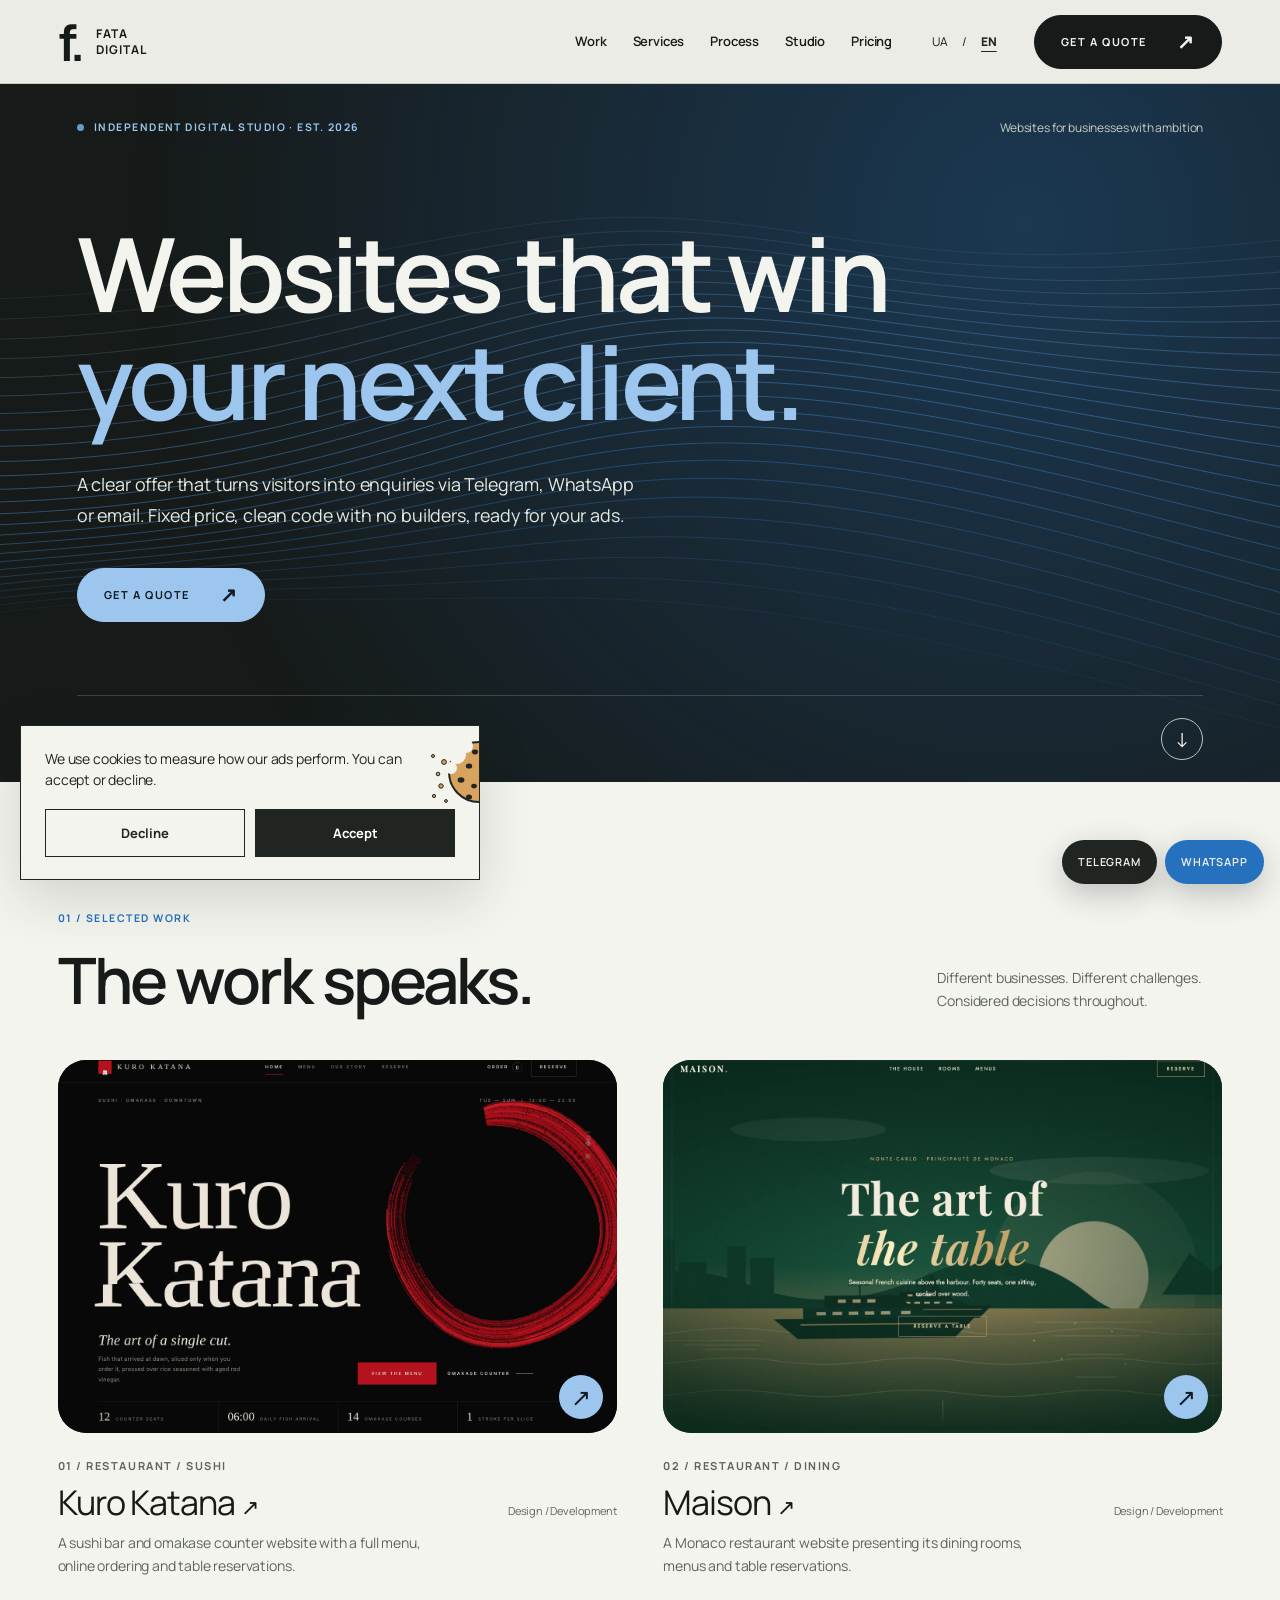
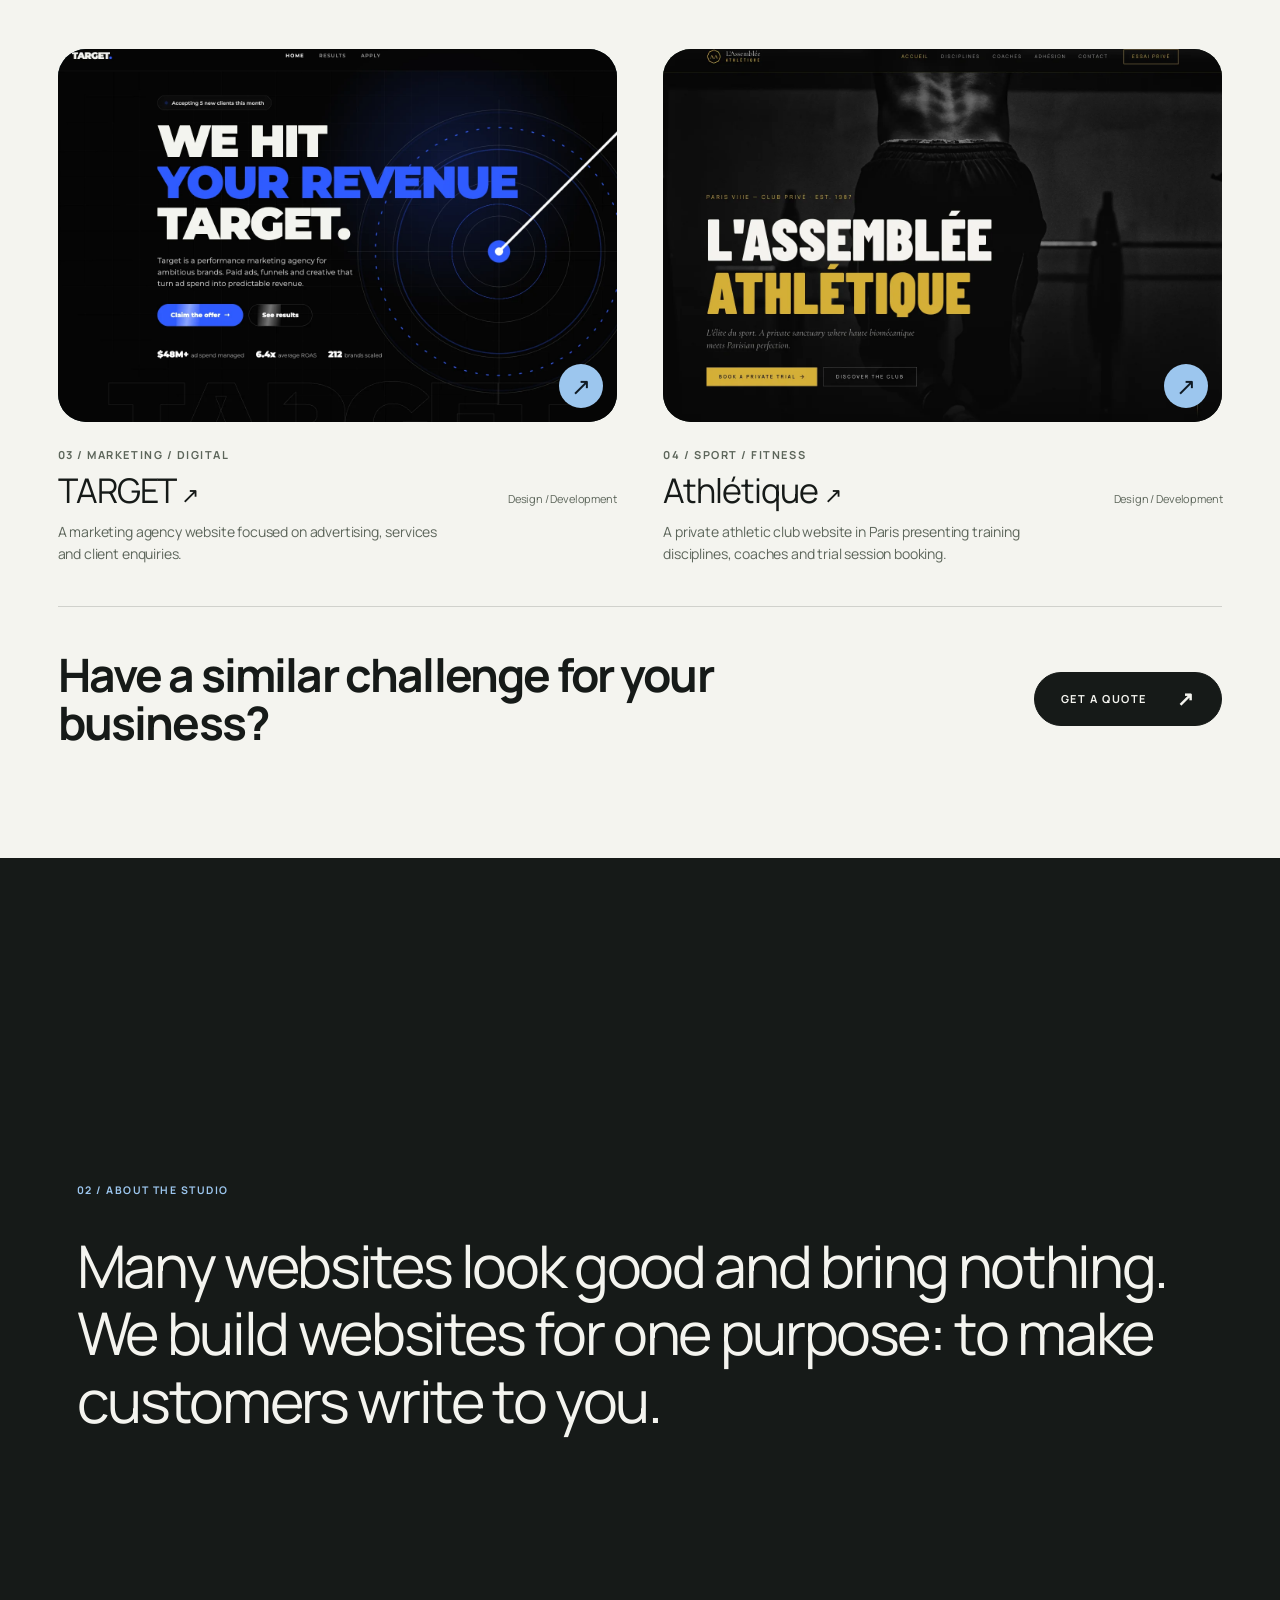
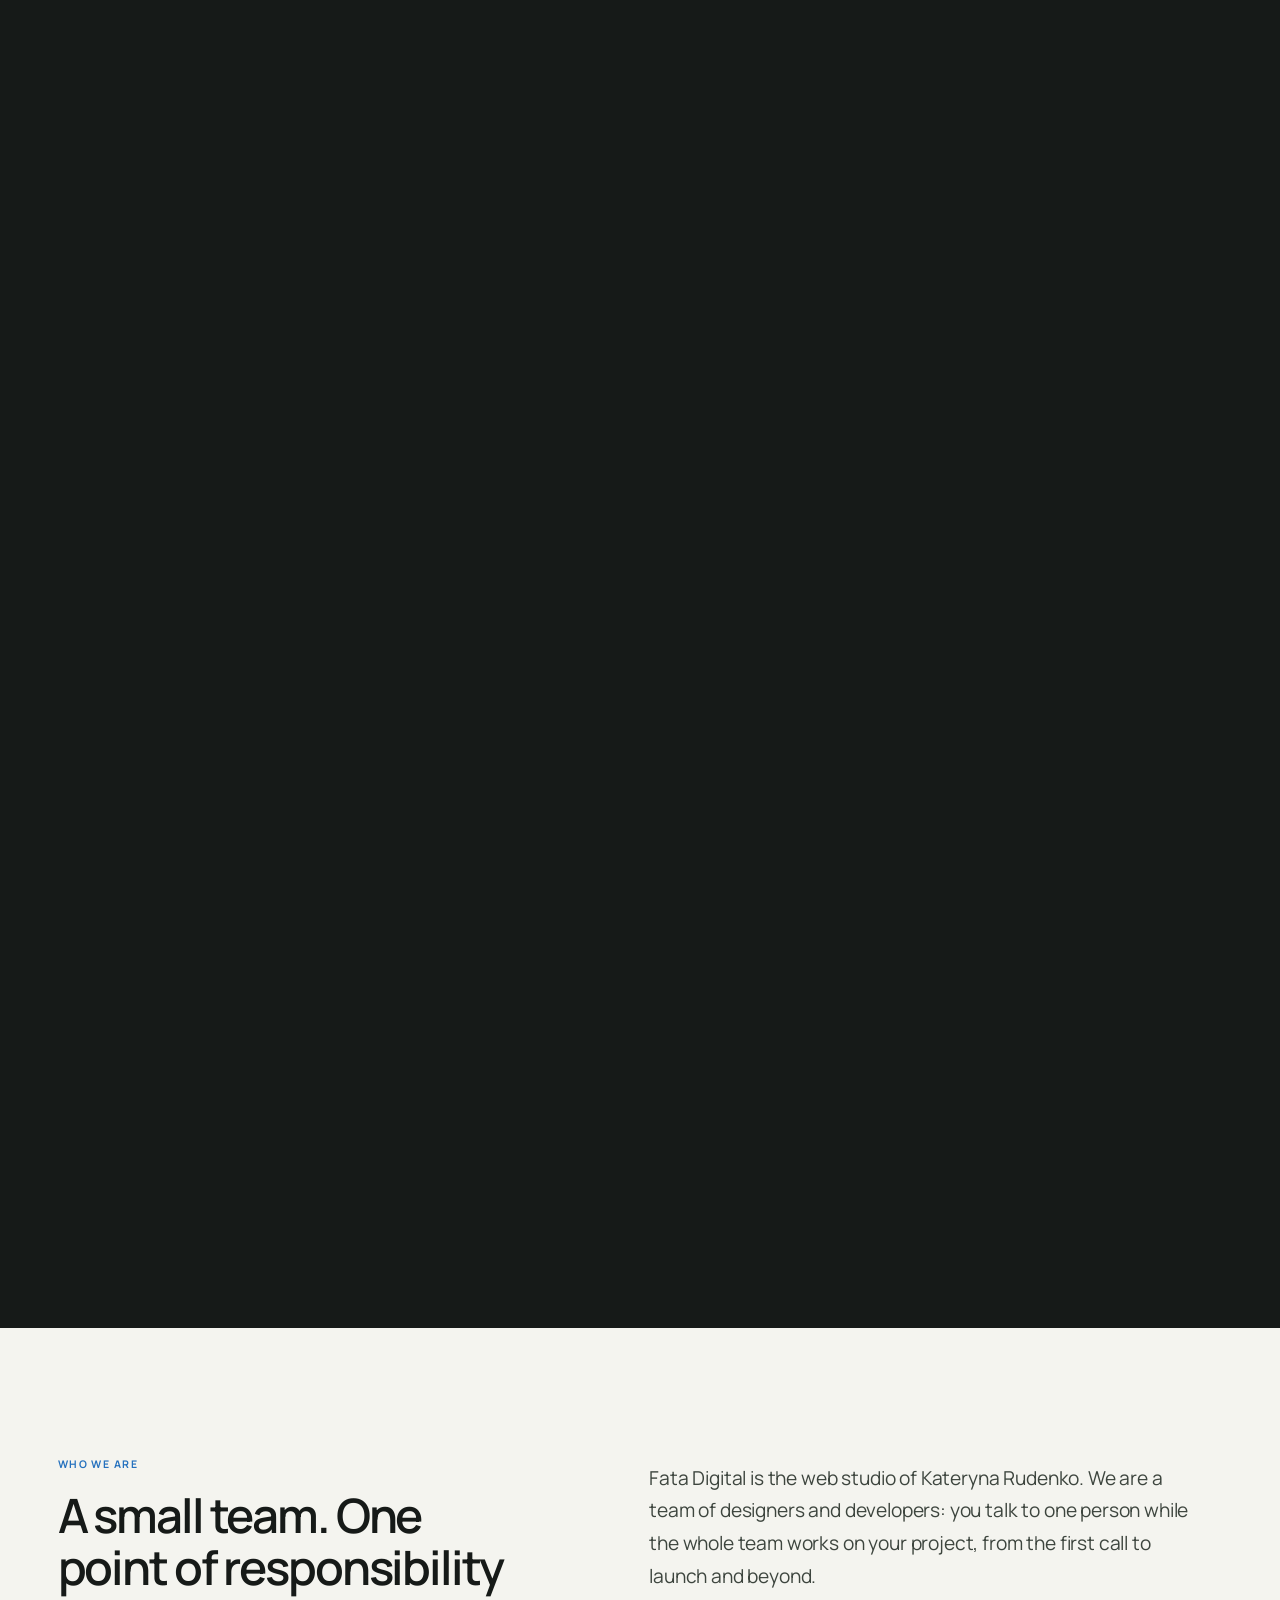
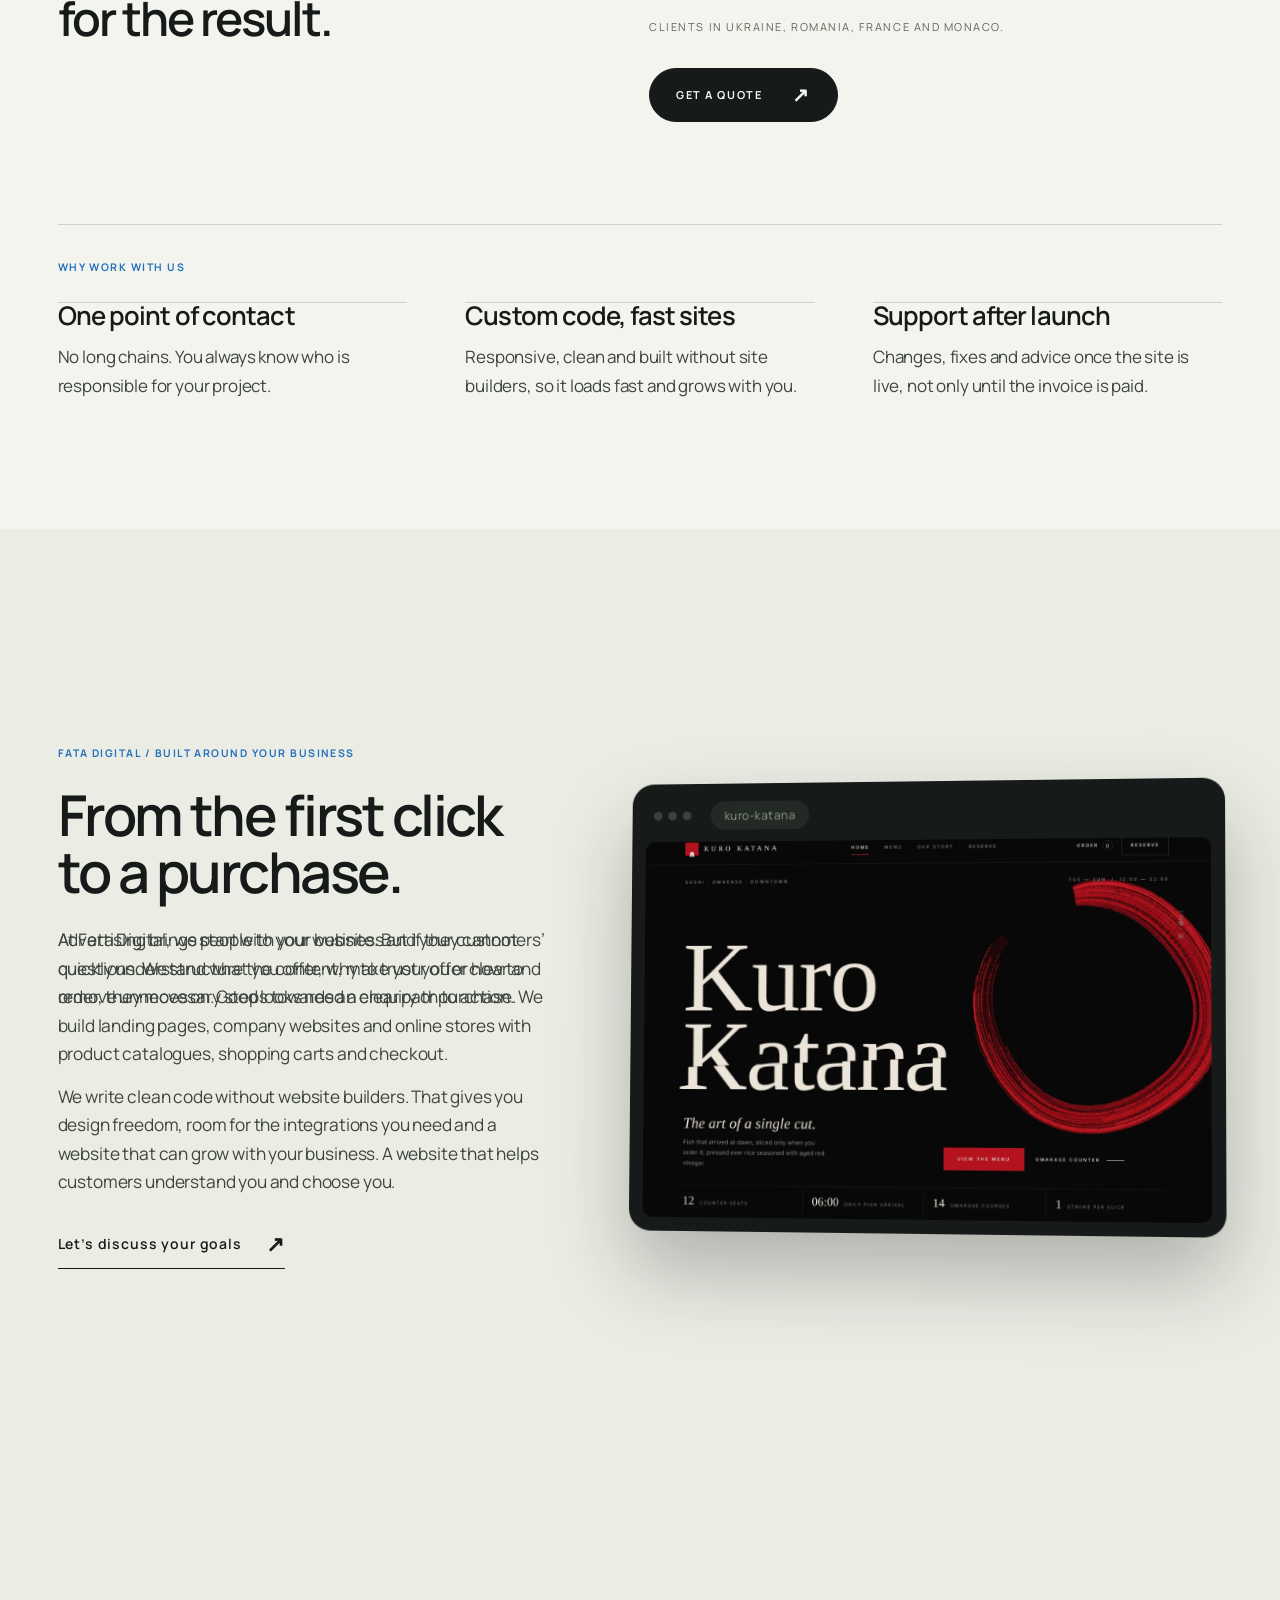
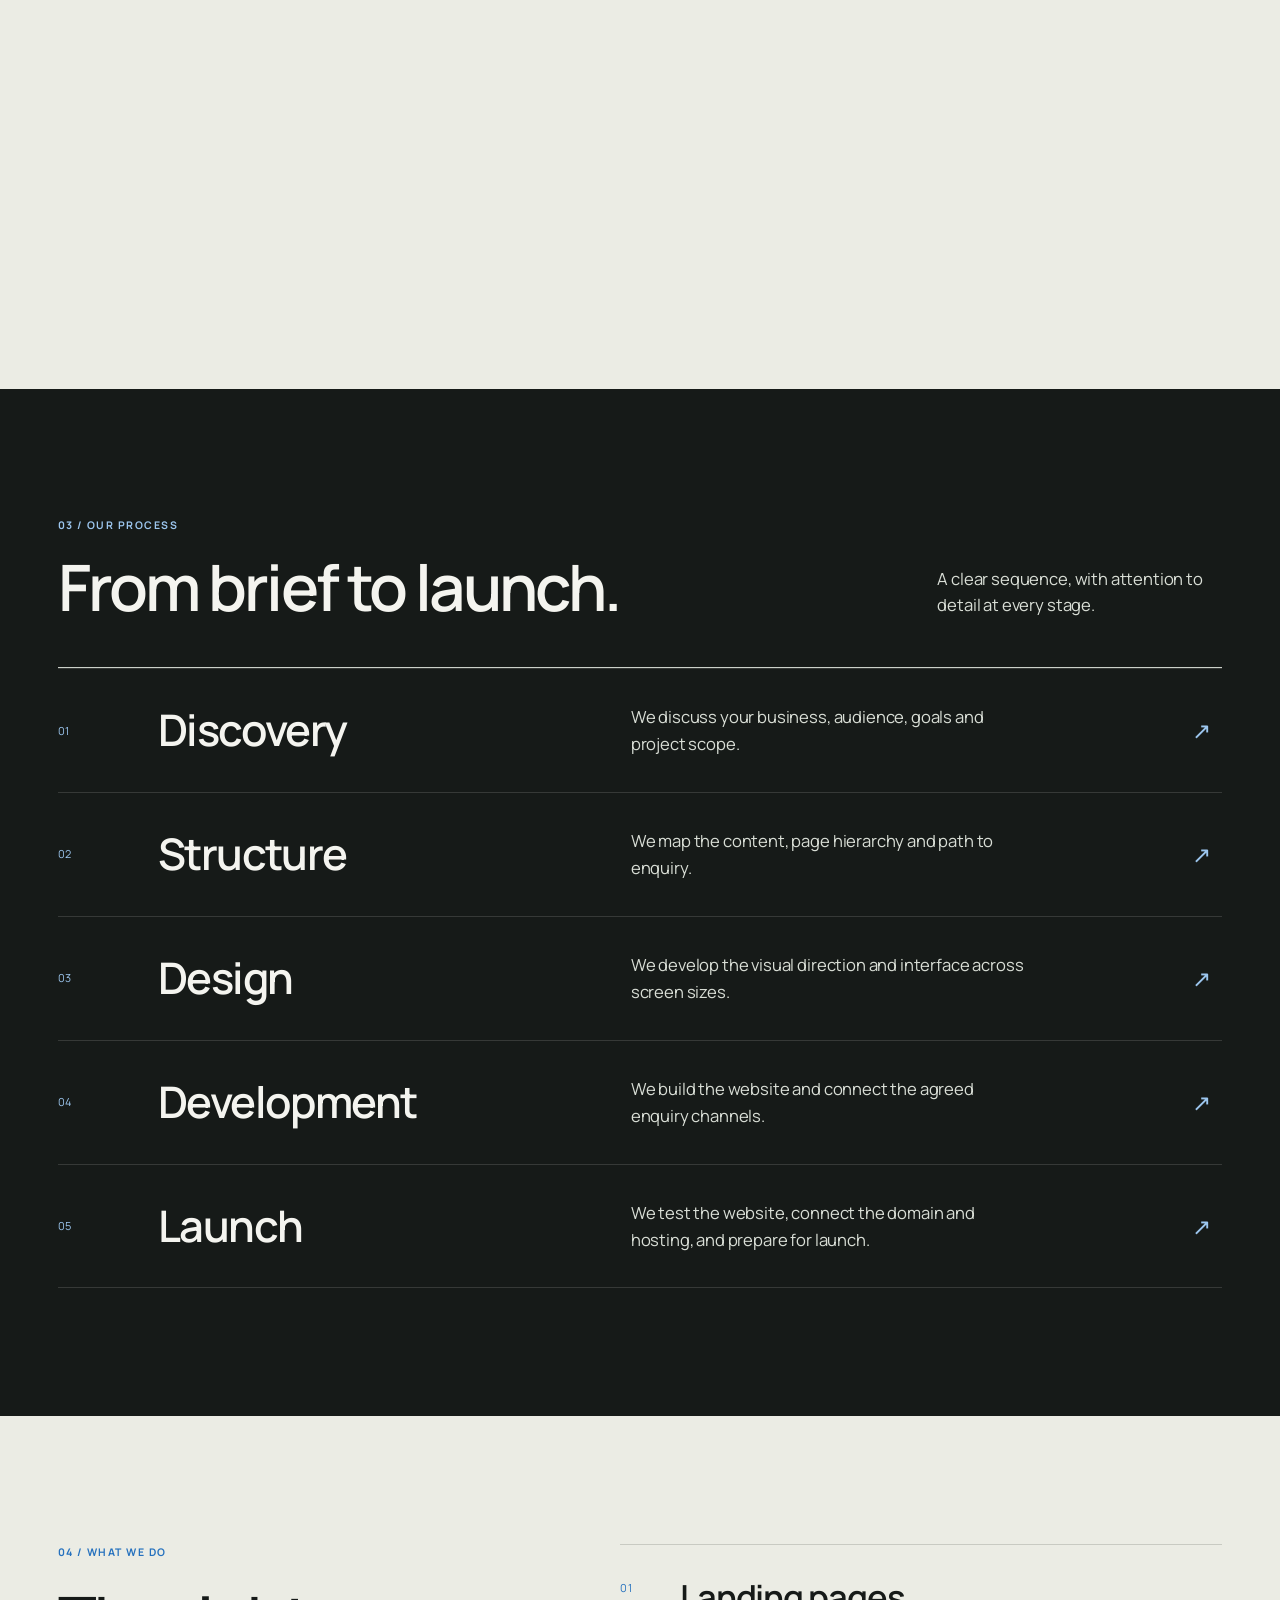
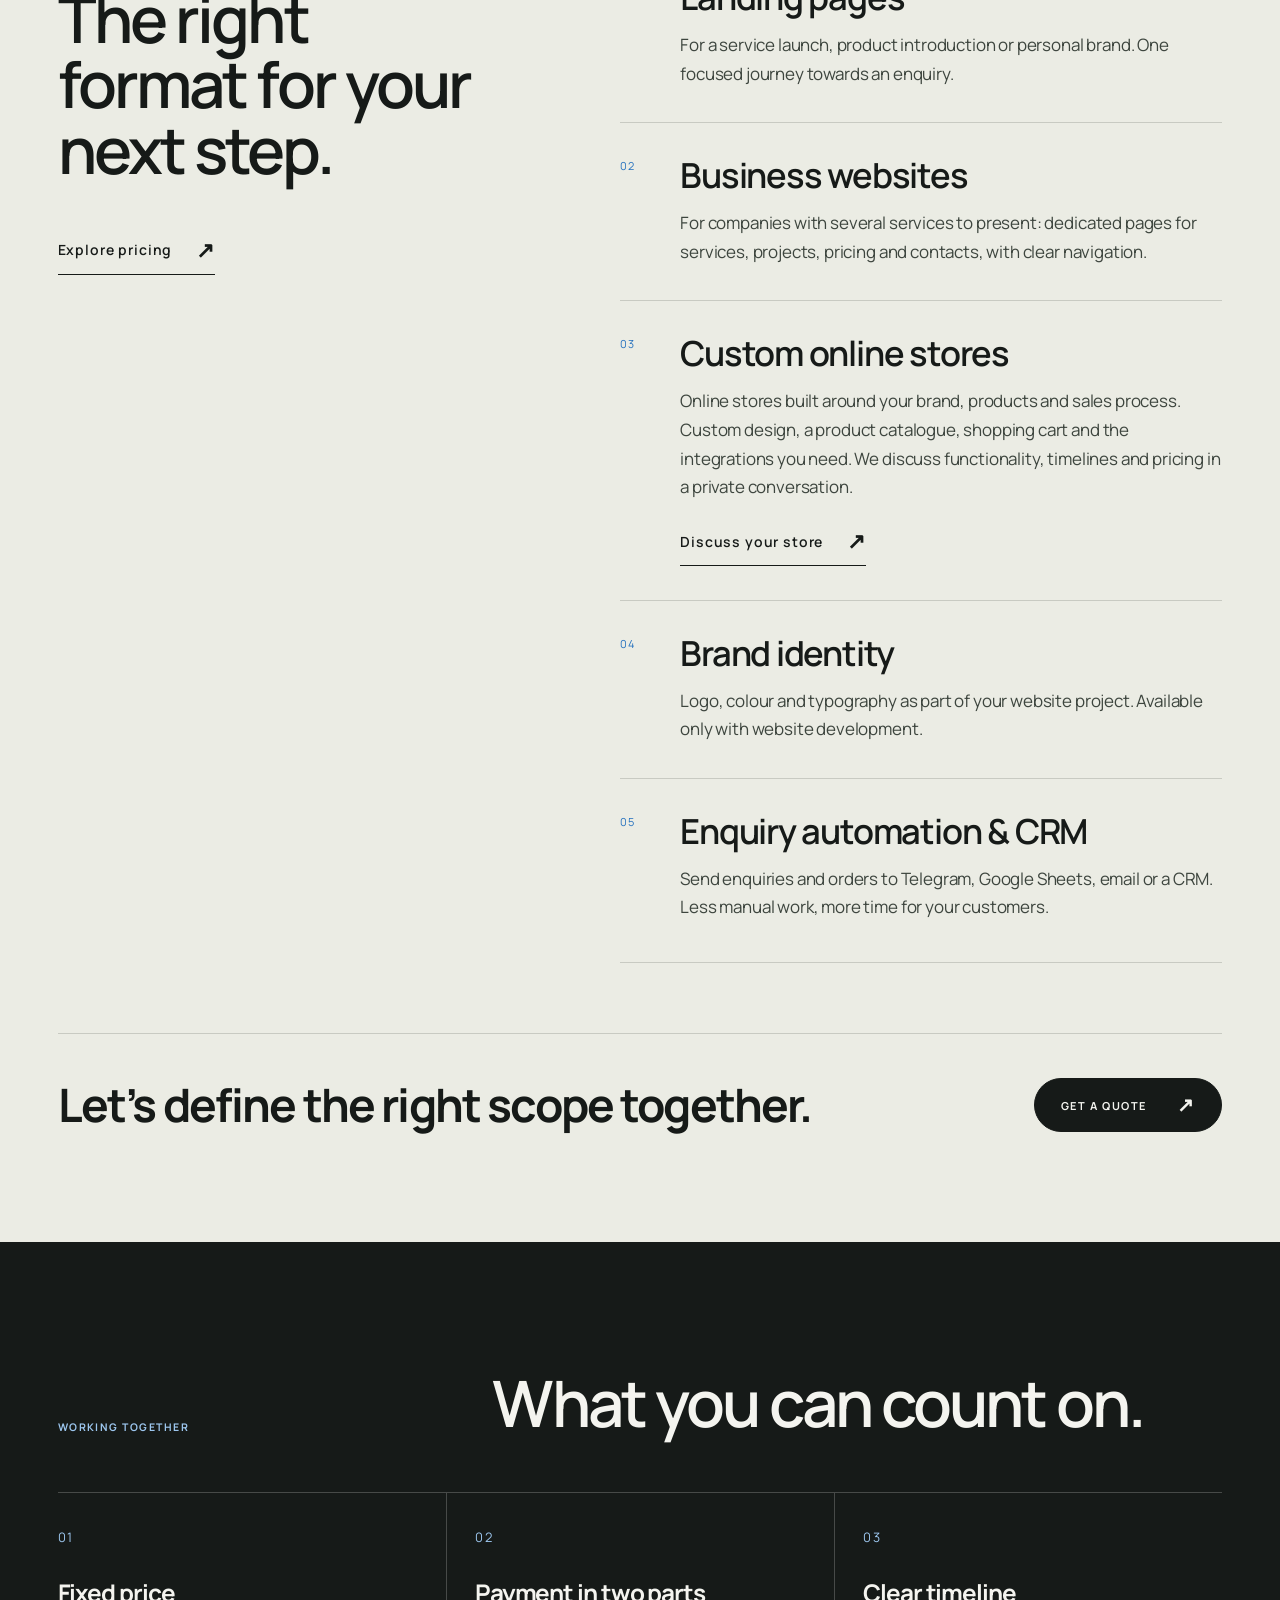
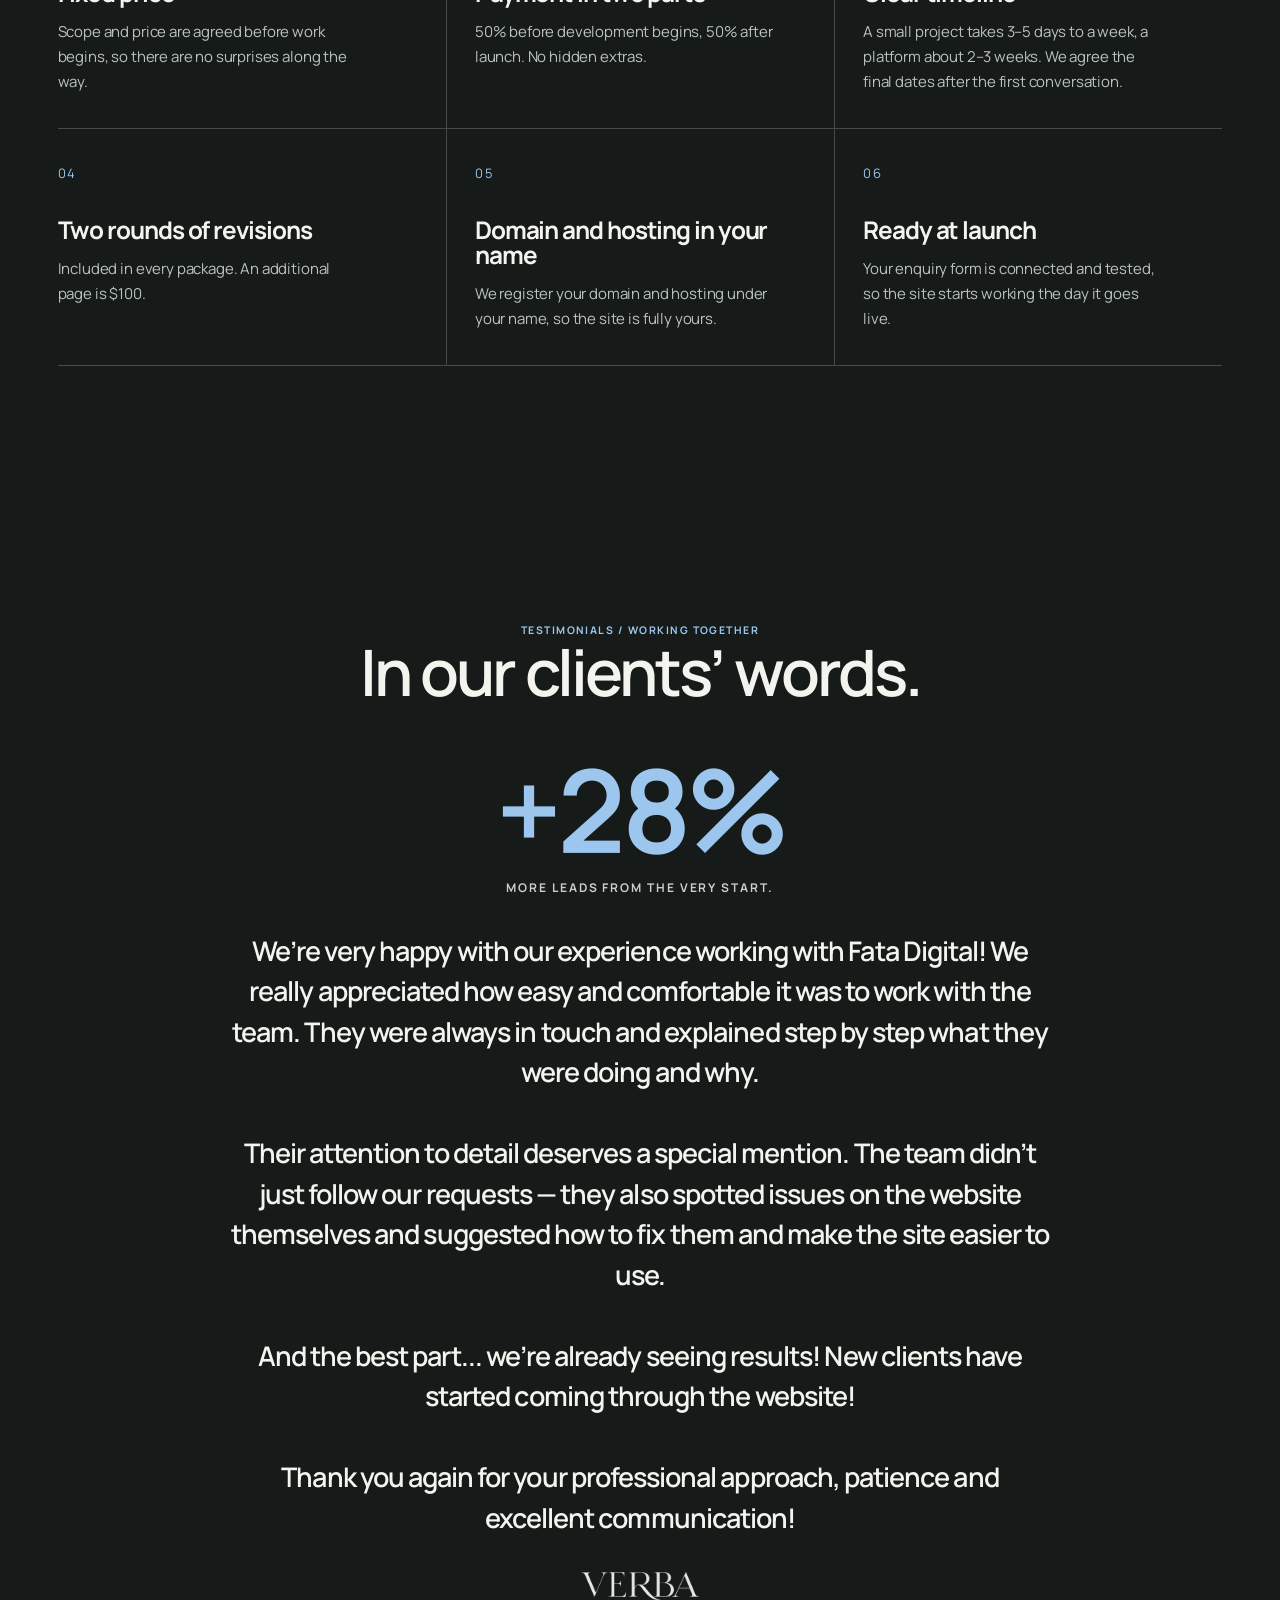
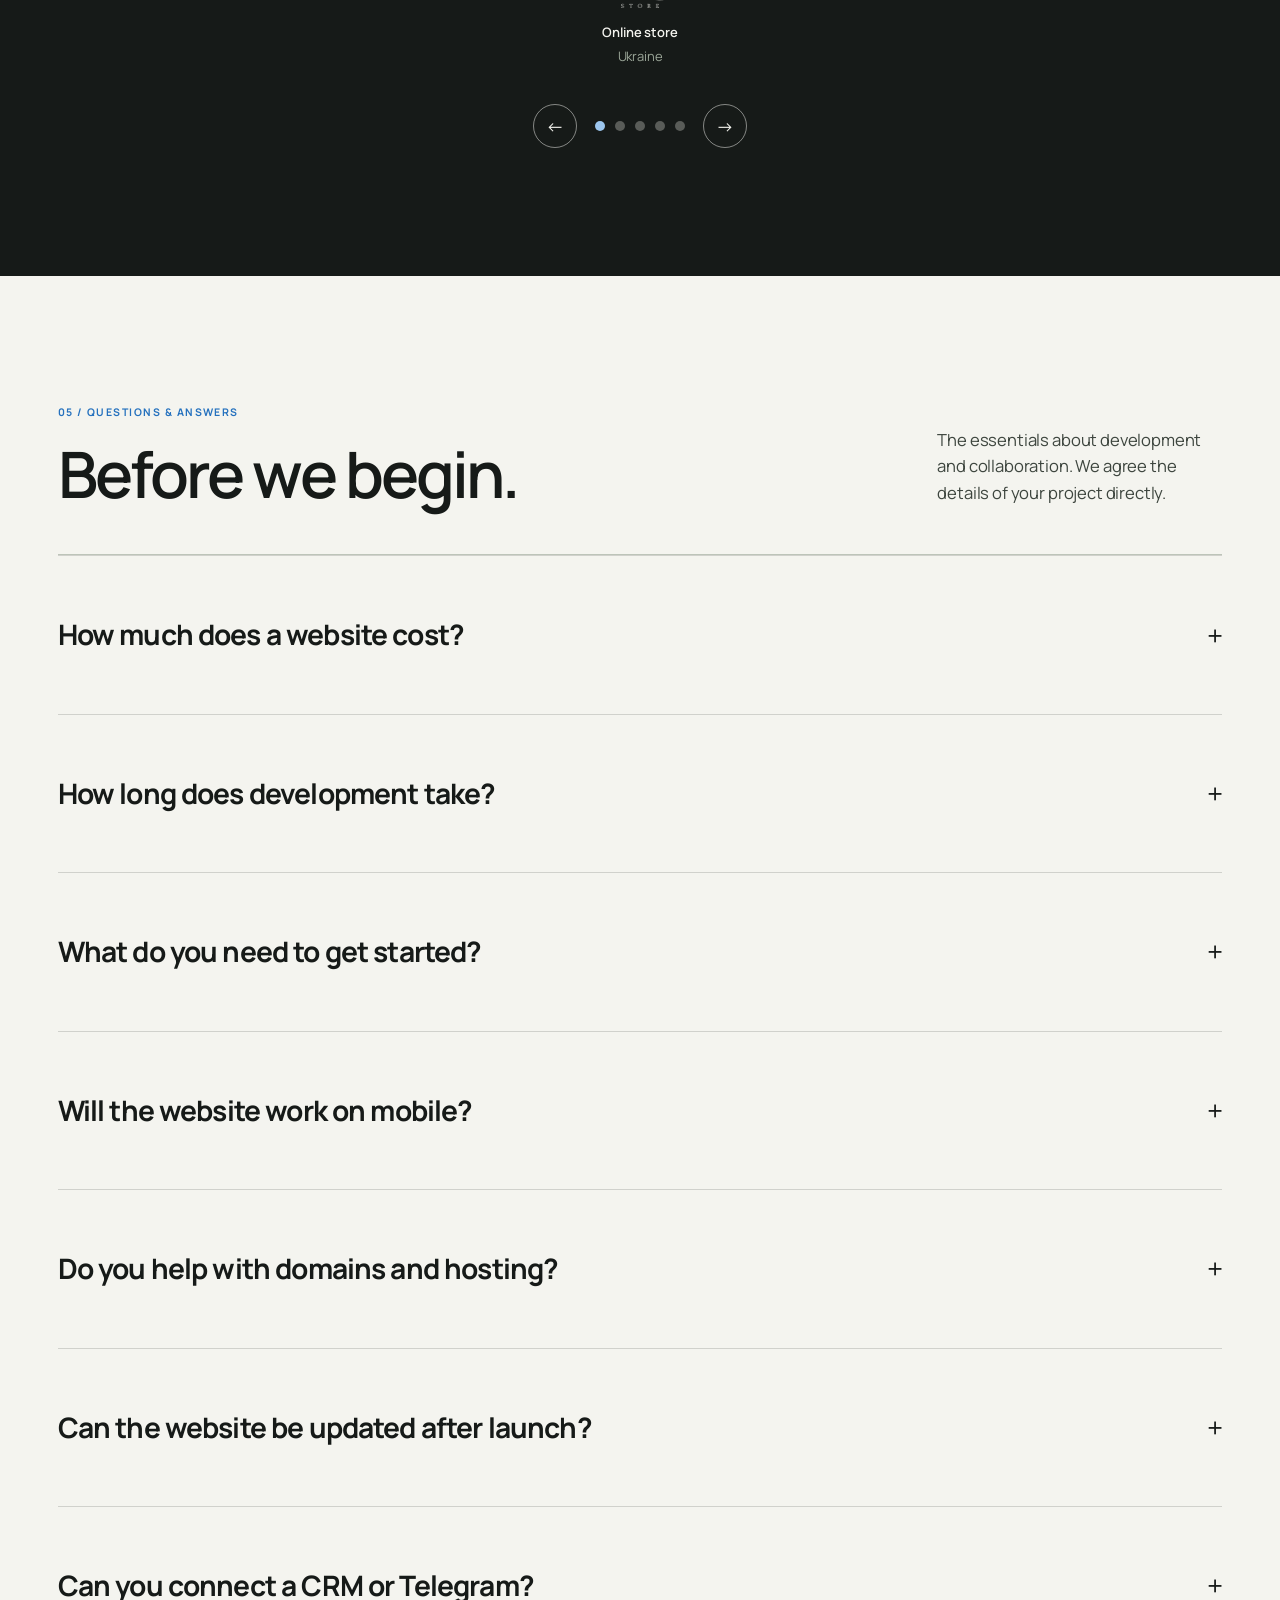
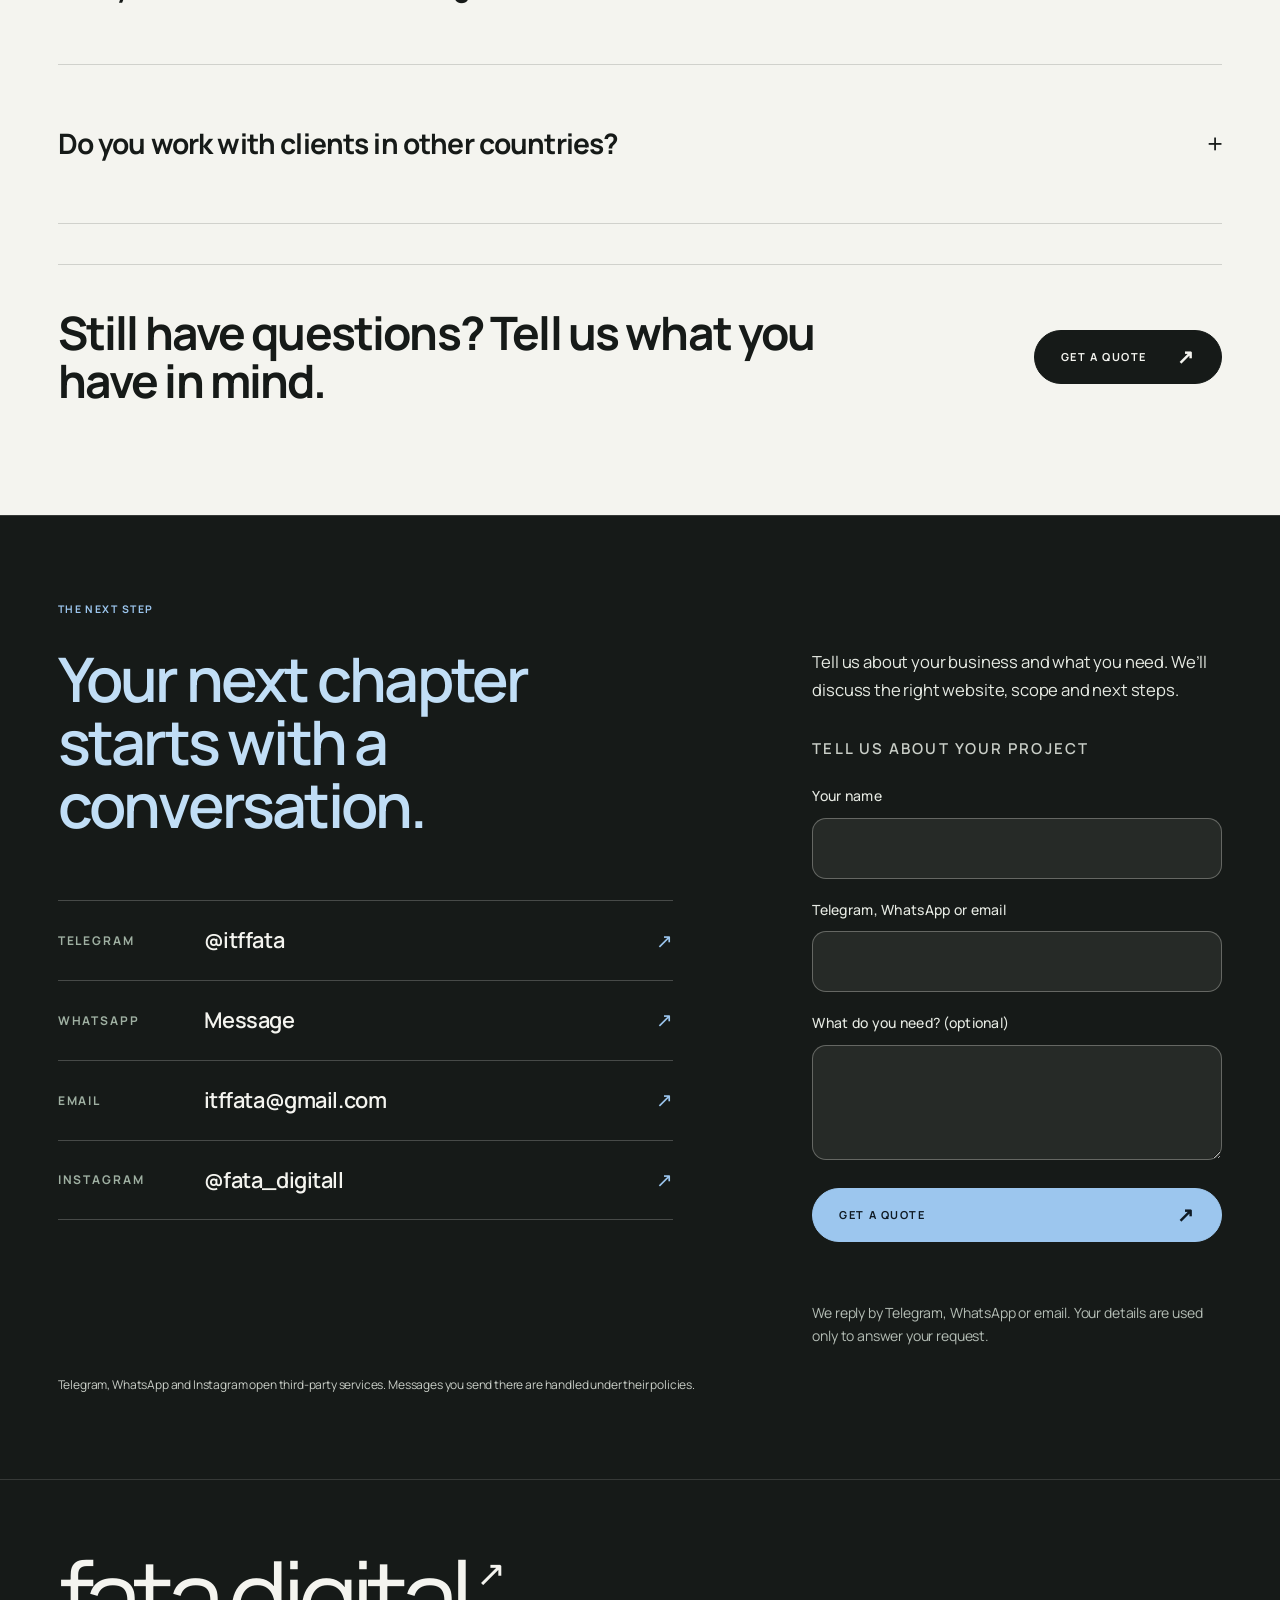
==== index.html @ 670cafc6 "Remove duplicate email link from founder block; balance headline Co-Authored-By: Claude Sonnet 5.5 <" ====
<!doctype html><html lang="en"><head>
<!-- Google tag (gtag.js) -->
<script async src="https://www.googletagmanager.com/gtag/js?id=AW-18498293585"></script>
<script>
  window.dataLayer = window.dataLayer || [];
  function gtag(){dataLayer.push(arguments);}
  gtag('consent', 'default', {'ad_storage': 'denied', 'ad_user_data': 'denied', 'ad_personalization': 'denied', 'analytics_storage': 'denied', 'wait_for_update': 500});
  try { if (localStorage.getItem('fata_consent') === 'granted') { gtag('consent', 'update', {'ad_storage': 'granted', 'ad_user_data': 'granted', 'ad_personalization': 'granted', 'analytics_storage': 'granted'}); } } catch (e) {}
  gtag('js', new Date());

  gtag('config', 'AW-18498293585');
</script>
<meta charset="utf-8"><meta name="viewport" content="width=device-width, initial-scale=1"><meta name="theme-color" content="#f4f4ef"><title>Fata Digital — Web Design &amp; Development Studio</title><meta name="description" content="Websites that make your business clear, compelling and easy to choose. Strategy, design, development and launch by Fata Digital."><link rel="canonical" href="https://fatadigital.online/"><meta property="og:type" content="website"><meta property="og:title" content="Fata Digital — Web Design &amp; Development Studio"><meta property="og:description" content="Websites that make your business clear, compelling and easy to choose. Strategy, design, development and launch by Fata Digital."><meta property="og:url" content="https://fatadigital.online/"><meta property="og:image" content="https://fatadigital.online/assets/social.jpg"><meta property="og:locale" content="en_US"><meta name="twitter:card" content="summary_large_image"><link rel="icon" href="assets/favicon.svg" type="image/svg+xml"><link rel="stylesheet" href="styles.css?v=20261026x"><script src="translations.js?v=20261026x" defer></script><script src="script.js?v=20261026x" defer></script><link rel="alternate" hreflang="uk" href="https://fatadigital.online/uk/"><link rel="alternate" hreflang="en" href="https://fatadigital.online/"><link rel="alternate" hreflang="x-default" href="https://fatadigital.online/"></head><body data-page="home"><a data-i18n="skip" class="skip" href="#main">Skip to content</a><header class="header"><a class="brand" href="index.html" aria-label="Fata Digital"><span class="brand-symbol" aria-hidden="true">f.</span><span>FATA<br>DIGITAL</span></a><nav id="navigation" data-label="nav" aria-label="Main navigation"><a data-i18n="work" href="#works">Work</a><a data-i18n="services" href="#services">Services</a><a data-i18n="process" href="#process">Process</a><a data-i18n="studio" href="#studio">Studio</a><a data-i18n="prices" href="prices.html">Pricing</a><a class="menu-contact" href="#contact" data-i18n="start">Start a project</a></nav><div class="header-tools"><div class="languages" role="group" aria-label="Language" data-label="language"><a href="uk/index.html" data-lang="uk" lang="uk">UA</a><span aria-hidden="true">/</span><a href="index.html" data-lang="en" lang="en" aria-current="page">EN</a></div><a class="button header-cta" href="#contact"><span data-i18n="start" >Start a project</span><span aria-hidden="true">↗</span></a><button class="menu-toggle" type="button" aria-controls="navigation" aria-expanded="false" aria-label="Open menu"><span></span><span></span></button></div></header><main id="main"><section class="hero" id="home"><canvas class="hero-flow" aria-hidden="true"></canvas><div class="hero-top"><p data-i18n="heroeyebrow" class="eyebrow">Independent digital studio · Est. 2026</p><p data-i18n="herotag" class="hero-tag">Websites for businesses with ambition</p></div><div class="hero-grid"><div class="hero-copy"><h1><span data-i18n="hero1" >Websites that bring</span><br><span data-i18n="hero2" class="blue-text">you customers.</span></h1><p data-i18n="herocopy" class="hero-lead">A clear offer that turns visitors into enquiries via Telegram, WhatsApp or email. Fixed price, clean code with no builders, ready for your ads.</p><div class="hero-actions"><a class="button button-dark" href="#contact"><span data-i18n="start" >Get a quote</span><span aria-hidden="true">↗</span></a></div></div><a class="hero-art" href="#works" data-label="viewwork" aria-label="View our work"><span class="art-top">F / D <span aria-hidden="true">↗</span></span><div class="art-screen art-screen-back"><img src="assets/projects/target.webp" width="1440" height="1000" data-alt="target" alt="Website preview: TARGET"></div><div class="art-screen art-screen-front"><img src="assets/projects/athletique.webp" width="1440" height="1000" data-alt="athletique" fetchpriority="high" alt="Website preview: Athlétique"></div><span class="art-bottom"><span data-i18n="art" >Idea. Structure. Execution.</span><span>01 — 07</span></span></a></div><div class="hero-bottom"><p data-i18n="herobottom" >Fixed price · Custom code · Support after launch</p><a href="#works" class="scroll-link" data-label="viewwork" aria-label="View our work">↓</a></div></section><section class="work section" id="works"><div class="section-heading"><div><p data-i18n="selected" class="eyebrow">01 / Selected work</p><h2 data-i18n="worktitle" >The work speaks.</h2></div><p data-i18n="workintro" >Different businesses. Different challenges. Considered decisions throughout.</p></div><div class="project-grid"><article class="project project-kuro"><a class="project-image" data-project="kuro" href="https://work.fatadigital.online/kuro-katana/" target="_blank" rel="noopener noreferrer" aria-label="View Kuro Katana — opens in a new tab"><div class="project-browser" aria-hidden="true"><i></i><i></i><i></i><span>Kuro Katana</span></div><img src="assets/projects/kuro-katana.webp" width="1440" height="1000" loading="lazy" data-alt="kuro" alt="Website preview: Kuro Katana"><span class="project-open" aria-hidden="true">↗</span></a><div class="project-meta"><div><p class="eyebrow">01 / <span data-i18n="cat_kuro" >Restaurant / Sushi</span></p><h3><a href="https://work.fatadigital.online/kuro-katana/" target="_blank" rel="noopener noreferrer">Kuro Katana <span aria-hidden="true">↗</span></a></h3></div><p data-i18n="web" class="project-service">Design / Development</p></div><p data-i18n="desc_kuro" class="project-description">A sushi bar and omakase counter website with a full menu, online ordering and table reservations.</p></article><article class="project project-mare"><a class="project-image" data-project="mare" href="https://work.fatadigital.online/mare/" target="_blank" rel="noopener noreferrer" aria-label="View MARE — opens in a new tab"><div class="project-browser" aria-hidden="true"><i></i><i></i><i></i><span>MARE</span></div><img src="assets/projects/mare.webp" width="1440" height="1000" loading="lazy" data-alt="mare" alt="Website preview: MARE"><span class="project-open" aria-hidden="true">↗</span></a><div class="project-meta"><div><p class="eyebrow">02 / <span data-i18n="cat_mare" >Logistics / Sea Freight</span></p><h3><a href="https://work.fatadigital.online/mare/" target="_blank" rel="noopener noreferrer">MARE <span aria-hidden="true">↗</span></a></h3></div><p data-i18n="web" class="project-service">Design / Development</p></div><p data-i18n="desc_mare" class="project-description">A sea freight company website presenting its services, fleet and shipping routes.</p></article><article class="project project-safeway"><a class="project-image" data-project="safeway" href="https://safewayua.com" target="_blank" rel="noopener noreferrer" aria-label="View SafeWay UA — opens in a new tab"><div class="project-browser" aria-hidden="true"><i></i><i></i><i></i><span>SafeWay UA</span></div><img src="assets/projects/safeway.webp" width="1440" height="1000" loading="lazy" data-alt="safeway" alt="Website preview: SafeWay UA"><span class="project-open" aria-hidden="true">↗</span></a><div class="project-meta"><div><p class="eyebrow">03 / <span data-i18n="cat_safeway" >Logistics / Services</span></p><h3><a href="https://safewayua.com" target="_blank" rel="noopener noreferrer">SafeWay UA <span aria-hidden="true">↗</span></a></h3></div><p data-i18n="web" class="project-service">Design / Development</p></div><p data-i18n="desc_safeway" class="project-description">A service website for people looking for reliable transport solutions.</p></article><article class="project project-maison"><a class="project-image" data-project="maison" href="https://work.fatadigital.online/maison/" target="_blank" rel="noopener noreferrer" aria-label="View Maison — opens in a new tab"><div class="project-browser" aria-hidden="true"><i></i><i></i><i></i><span>Maison</span></div><img src="assets/projects/maison.webp" width="1440" height="1000" loading="lazy" data-alt="maison" alt="Website preview: Maison"><span class="project-open" aria-hidden="true">↗</span></a><div class="project-meta"><div><p class="eyebrow">02 / <span data-i18n="cat_maison" >Restaurant / Dining</span></p><h3><a href="https://work.fatadigital.online/maison/" target="_blank" rel="noopener noreferrer">Maison <span aria-hidden="true">↗</span></a></h3></div><p data-i18n="web" class="project-service">Design / Development</p></div><p data-i18n="desc_maison" class="project-description">A Monaco restaurant website presenting its dining rooms, menus and table reservations.</p></article><article class="project project-target"><a class="project-image" data-project="target" href="https://work.fatadigital.online/target/" target="_blank" rel="noopener noreferrer" aria-label="View TARGET — opens in a new tab"><div class="project-browser" aria-hidden="true"><i></i><i></i><i></i><span>TARGET</span></div><img src="assets/projects/target.webp" width="1440" height="1000" loading="lazy" data-alt="target" alt="Website preview: TARGET"><span class="project-open" aria-hidden="true">↗</span></a><div class="project-meta"><div><p class="eyebrow">03 / <span data-i18n="cat_target" >Marketing / Digital</span></p><h3><a href="https://work.fatadigital.online/target/" target="_blank" rel="noopener noreferrer">TARGET <span aria-hidden="true">↗</span></a></h3></div><p data-i18n="web" class="project-service">Design / Development</p></div><p data-i18n="desc_target" class="project-description">A marketing agency website focused on advertising, services and client enquiries.</p></article><article class="project project-metalpro"><a class="project-image" data-project="metalpro" href="https://metalpro.in.ua/" target="_blank" rel="noopener noreferrer" aria-label="View MetalPro — opens in a new tab"><div class="project-browser" aria-hidden="true"><i></i><i></i><i></i><span>MetalPro</span></div><img src="assets/projects/metalpro.webp" width="1440" height="1000" loading="lazy" data-alt="metalpro" alt="Website preview: MetalPro"><span class="project-open" aria-hidden="true">↗</span></a><div class="project-meta"><div><p class="eyebrow">06 / <span data-i18n="cat_metalpro" >Manufacturing / Metalwork</span></p><h3><a href="https://metalpro.in.ua/" target="_blank" rel="noopener noreferrer">MetalPro <span aria-hidden="true">↗</span></a></h3></div><p data-i18n="web" class="project-service">Design / Development</p></div><p data-i18n="desc_metalpro" class="project-description">A gates, fences and canopies manufacturer’s website with services, completed projects and an enquiry form.</p></article><article class="project project-athletique"><a class="project-image" data-project="athletique" href="https://work.fatadigital.online/Athl-tique/" target="_blank" rel="noopener noreferrer" aria-label="View Athlétique — opens in a new tab"><div class="project-browser" aria-hidden="true"><i></i><i></i><i></i><span>Athlétique</span></div><img src="assets/projects/athletique.webp" width="1440" height="1000" loading="lazy" data-alt="athletique" alt="Website preview: Athlétique"><span class="project-open" aria-hidden="true">↗</span></a><div class="project-meta"><div><p class="eyebrow">04 / <span data-i18n="cat_athletique" >Sport / Fitness</span></p><h3><a href="https://work.fatadigital.online/Athl-tique/" target="_blank" rel="noopener noreferrer">Athlétique <span aria-hidden="true">↗</span></a></h3></div><p data-i18n="web" class="project-service">Design / Development</p></div><p data-i18n="desc_athletique" class="project-description">A private athletic club website in Paris presenting training disciplines, coaches and trial session booking.</p></article></div><div class="section-cta"><p data-i18n="ctawork">Have a similar challenge for your business?</p><a class="button button-dark" href="#contact"><span data-i18n="start">Get a quote</span><span aria-hidden="true">↗</span></a></div></section><section class="studio section karaoke-sec" id="studio"><div class="karaoke-pin"><p data-i18n="studiolabel" class="eyebrow">02 / About the studio</p><p class="karaoke" id="karaoke" aria-label="">Багато сайтів гарні й нічого не приносять. Ми будуємо сайти з однією метою: щоб клієнти вам писали.</p></div></section><section class="founder section" id="founder"><div class="founder-grid founder-text"><div class="founder-copy"><div class="f-left"><p data-i18n="founderlabel" class="eyebrow">Who we are</p><h2 data-i18n="foundertitle">A small team. One point of responsibility for the result.</h2></div><div class="f-right"><p data-i18n="foundercopy" class="large-copy">Fata Digital is the web studio of Kateryna Rudenko. We are a team of designers and developers: you talk to one person while the whole team works on your project, from the first call to launch and beyond.</p><p data-i18n="founderclients" class="founder-clients">Clients in Ukraine, Romania, France and Monaco.</p><div class="founder-actions"><a class="button button-dark" href="https://t.me/itffata"><span data-i18n="start">Get a quote</span><span aria-hidden="true">↗</span></a></div></div></div></div><div class="why"><p data-i18n="whylabel" class="eyebrow">Why work with us</p><div class="why-grid"><article><h3 data-i18n="why0">One point of contact</h3><p data-i18n="whyc0">No long chains. You always know who is responsible for your project.</p></article><article><h3 data-i18n="why1">Custom code, fast sites</h3><p data-i18n="whyc1">Responsive, clean and built without site builders, so it loads fast and grows with you.</p></article><article><h3 data-i18n="why2">Support after launch</h3><p data-i18n="whyc2">Changes, fixes and advice once the site is live, not only until the invoice is paid.</p></article></div></div></section><section class="feature section feature-scroll"><div class="fs-pin"><div class="feature-copy"><p data-i18n="focus" class="eyebrow">Fata Digital / Built around your business</p><h2 data-i18n="focustitle">From the first click to a purchase.</h2><div class="fc-steps"><div class="fc-step on"><p data-i18n="focuscopy">Advertising brings people to your website. But if they cannot quickly understand what you offer, why to trust you or how to order, they move on. Good looks need a clear path to action.</p></div><div class="fc-step"><p data-i18n="focusbuild">At Fata Digital, we start with your business and your customers’ questions. We structure the content, make your offer clear and remove unnecessary steps towards an enquiry or purchase. We build landing pages, company websites and online stores with product catalogues, shopping carts and checkout.</p><p data-i18n="focuscode">We write clean code without website builders. That gives you design freedom, room for the integrations you need and a website that can grow with your business. A website that helps customers understand you and choose you.</p><a class="text-link" href="#contact"><span data-i18n="focuscta">Let’s discuss your goals</span><span aria-hidden="true">↗</span></a></div></div></div><div class="feature-visual fv2"><div class="fv-sticky"><div class="fv-frame"><div class="fv-bar"><i></i><i></i><i></i><span class="fv-url" id="fv-url">kuro-katana</span></div><div class="fv-stack"><img class="on" src="assets/projects/kuro-katana.webp" alt="Website preview: Kuro Katana" width="1440" height="1000"><img src="assets/projects/maison.webp" alt="Website preview: Maison" width="1440" height="1000" loading="lazy"><img src="assets/projects/athletique.webp" alt="Website preview: Athlétique" width="1440" height="1000" loading="lazy"><img src="assets/projects/target.webp" alt="Website preview: Target" width="1440" height="1000" loading="lazy"></div></div><div class="fv-chip fv-c1" id="fv-c1"><b></b><span></span></div><div class="fv-chip fv-c2" id="fv-c2"><b></b><span></span></div><div class="fv-dots" id="fv-dots"><i class="on"></i><i></i><i></i><i></i></div></div></div></div></section><section class="section process" id="process"><div class="section-heading"><div><p data-i18n="processlabel" class="eyebrow">03 / Our process</p><h2 data-i18n="processtitle" >From brief to launch.</h2></div><p data-i18n="processintro" >A clear sequence, with attention to detail at every stage.</p></div><div class="process-list"><article><span class="index">01</span><h3 data-i18n="p0" >Discovery</h3><p data-i18n="pc0" >We discuss your business, audience, goals and project scope.</p><span aria-hidden="true" class="process-plus">↗</span></article><article><span class="index">02</span><h3 data-i18n="p1" >Structure</h3><p data-i18n="pc1" >We map the content, page hierarchy and path to enquiry.</p><span aria-hidden="true" class="process-plus">↗</span></article><article><span class="index">03</span><h3 data-i18n="p2" >Design</h3><p data-i18n="pc2" >We develop the visual direction and interface across screen sizes.</p><span aria-hidden="true" class="process-plus">↗</span></article><article><span class="index">04</span><h3 data-i18n="p3" >Development</h3><p data-i18n="pc3" >We build the website and connect the agreed enquiry channels.</p><span aria-hidden="true" class="process-plus">↗</span></article><article><span class="index">05</span><h3 data-i18n="p4" >Launch</h3><p data-i18n="pc4" >We test the website, connect the domain and hosting, and prepare for launch.</p><span aria-hidden="true" class="process-plus">↗</span></article></div></section><section class="services section" id="services"><div class="services-intro"><div class="si-in"><p data-i18n="serviceslabel" class="eyebrow">04 / What we do</p><h2 data-i18n="servicestitle" >The right format for your next step.</h2><a class="text-link" href="prices.html"><span data-i18n="seeprices" >Explore pricing</span><span aria-hidden="true">↗</span></a></div></div><div class="services-list"><article><span class="index">01</span><div><h3 data-i18n="s0" >Landing pages</h3><p data-i18n="sc0" >For a service launch, product introduction or personal brand. One focused journey towards an enquiry.</p></div></article><article><span class="index">02</span><div><h3 data-i18n="s1" >Business websites</h3><p data-i18n="sc1" >For companies with several services to present: dedicated pages for services, projects, pricing and contacts, with clear navigation.</p></div></article><article><span class="index">03</span><div><h3 data-i18n="storetitle">Custom online stores</h3><p data-i18n="storecopy">Online stores built around your brand, products and sales process. Custom design, a product catalogue, shopping cart and the integrations you need. We discuss functionality, timelines and pricing in a private conversation.</p><p><a class="text-link" href="https://t.me/itffata" target="_blank" rel="noopener noreferrer"><span data-i18n="storecta">Discuss your store</span><span aria-hidden="true">↗</span></a></p></div></article><article><span class="index">04</span><div><h3 data-i18n="s2" >Brand identity</h3><p data-i18n="sc2" >Logo, colour and typography as part of your website project. Available only with website development.</p></div></article><article><span class="index">05</span><div><h3 data-i18n="s3" >Enquiry automation &amp; CRM</h3><p data-i18n="sc3" >Send enquiries and orders to Telegram, Google Sheets, email or a CRM. Less manual work, more time for your customers.</p></div></article></div><div class="section-cta"><p data-i18n="ctaservices">Let’s define the right scope together.</p><a class="button button-dark" href="#contact"><span data-i18n="start">Get a quote</span><span aria-hidden="true">↗</span></a></div></section><section class="terms section" id="terms"><div class="terms-head"><p data-i18n="termslabel" class="eyebrow">Working together</p><h2 data-i18n="termstitle">What you can count on.</h2></div><div class="terms-grid"><article><span class="index">01</span><h3 data-i18n="terms0">Fixed price</h3><p data-i18n="termsc0">Scope and price are agreed before work begins, so there are no surprises along the way.</p></article><article><span class="index">02</span><h3 data-i18n="terms4">Payment in two parts</h3><p data-i18n="termsc4">50% before development begins, 50% after launch. No hidden extras.</p></article><article><span class="index">03</span><h3 data-i18n="terms1">Clear timeline</h3><p data-i18n="termsc1">A small project takes 3–5 days to a week, a platform about 2–3 weeks. We agree the final dates after the first conversation.</p></article><article><span class="index">04</span><h3 data-i18n="terms2">Two rounds of revisions</h3><p data-i18n="termsc2">Included in every package. An additional page is $100.</p></article><article><span class="index">05</span><h3 data-i18n="terms5">Domain and hosting in your name</h3><p data-i18n="termsc5">We register your domain and hosting under your name, so the site is fully yours.</p></article><article><span class="index">06</span><h3 data-i18n="terms3">Ready at launch</h3><p data-i18n="termsc3">Your enquiry form is connected and tested, so the site starts working the day it goes live.</p></article></div></section><section class="section reviews" id="reviews" aria-labelledby="reviews-title"><div class="rv-head"><p data-i18n="reviewslabel" class="eyebrow">Testimonials / Working together</p><h2 data-i18n="reviewstitle" id="reviews-title">In our clients’ words.</h2></div><div class="rv" id="rv"><div class="rv-stage"><figure class="rv-slide is-on" data-i="0"><div class="rv-stat"><strong data-count="28" data-pre="+" data-suf="%">+28%</strong><span data-i18n="resc0">More leads from the very start.</span></div><blockquote data-i18n="reviewscopy0">We’re very happy with our experience working with Fata Digital! We really appreciated how easy and comfortable it was to work with the team. They were always in touch and explained step by step what they were doing and why.

Their attention to detail deserves a special mention. The team didn’t just follow our requests — they also spotted issues on the website themselves and suggested how to fix them and make the site easier to use.

And the best part... we’re already seeing results! New clients have started coming through the website!

Thank you again for your professional approach, patience and excellent communication!</blockquote><figcaption><span class="rv-logo has-logo"><img src="assets/logos/verba.png" alt="Verba Store" height="40"></span><span class="rv-meta"><b data-i18n="reviewstype0">Online store</b><em data-i18n="reviewsource0">Ukraine</em></span></figcaption></figure><figure class="rv-slide" data-i="1"><blockquote data-i18n="reviewscopy1">Thank you for working with us! It’s very comfortable working with you, and I like that you keep us involved throughout the entire process. We’re very happy with the results.</blockquote><figcaption><span class="rv-logo has-logo"><img src="assets/logos/maison.png" alt="Maison" height="40"></span><span class="rv-meta"><b data-i18n="reviewstype1">Restaurant</b><em data-i18n="reviewsource1">Monaco</em></span></figcaption></figure><figure class="rv-slide" data-i="2"><blockquote data-i18n="reviewscopy2">Good morning. The website looks amazing! Exactly the style I was looking for. It&#x27;s so easy to communicate with you guys, personally me I appreciate it the most. Really happy with the experience</blockquote><figcaption><span class="rv-logo has-logo"><img src="assets/logos/maiestria.png" alt="Măiestria" height="72" style="height:72px"></span><span class="rv-meta"><b data-i18n="reviewstype2">Promotional landing page for a factory</b><em data-i18n="reviewsource2">Romania</em></span></figcaption></figure><figure class="rv-slide" data-i="3"><div class="rv-stat"><strong data-count="32" data-pre="+" data-suf="%">+32%</strong><span data-i18n="resc1">Growth in leads after launch.</span></div><blockquote data-i18n="reviewscopy3">I’ve ordered dozens of websites for selling products.
They work very quickly.
The sites turn out neat and easy to use!
I’m very happy with our collaboration. We can always discuss ideas, ask questions and make changes. Thank you for being patient with my revisions and for a great result.</blockquote><figcaption><span class="rv-logo has-logo"><img src="assets/logos/lumora.png" alt="Lumora" height="40"></span><span class="rv-meta"><b data-i18n="reviewstype3">Online store</b><em data-i18n="reviewsource3">Ukraine</em></span></figcaption></figure><figure class="rv-slide" data-i="4"><div class="rv-stat"><strong data-count="10" data-pre="" data-suf="K">10K</strong><span data-i18n="resc2">Visitors from advertising in a month.</span></div><blockquote data-i18n="reviewscopy4">Thank you for your work! The website looks truly premium. We especially like the focus on our trainers and on what makes our club stand out. It was a real pleasure working with you.</blockquote><figcaption><span class="rv-logo has-logo"><img src="assets/logos/athletique.png" alt="L'Assemblée Athlétique" height="44" style="height:44px"></span><span class="rv-meta"><b data-i18n="reviewstype4">Athletic club</b><em data-i18n="reviewsource4">France</em></span></figcaption></figure></div><div class="rv-nav"><button class="rv-btn" type="button" data-d="-1" aria-label="Previous review">←</button><div class="rv-dots" role="tablist"><button type="button" class="rv-dot is-on" data-i="0" aria-label="Review 1"></button><button type="button" class="rv-dot" data-i="1" aria-label="Review 2"></button><button type="button" class="rv-dot" data-i="2" aria-label="Review 3"></button><button type="button" class="rv-dot" data-i="3" aria-label="Review 4"></button><button type="button" class="rv-dot" data-i="4" aria-label="Review 5"></button></div><button class="rv-btn" type="button" data-d="1" aria-label="Next review">→</button></div></div></section><section class="section faq" id="faq"><div class="section-heading"><div><p data-i18n="faqlabel" class="eyebrow">05 / Questions &amp; answers</p><h2 data-i18n="faqtitle">Before we begin.</h2></div><p data-i18n="faqintro">The essentials about development and collaboration. We agree the details of your project directly.</p></div><div class="faq-list"><details><summary><span data-i18n="faq0">How much does a website cost?</span></summary><p data-i18n="faqa0">Landing with 1 page starts at $150, Business website with up to 5 pages at $500, and Pro with up to 8 pages at $800. Each package includes 2 rounds of revisions. Pro also includes two language versions (UA/EN) and enquiries sent to a CRM or Google Sheets. Additional pages beyond the package cost $100 each. Online store pricing is discussed individually. The final scope and price are agreed before work begins.</p></details><details><summary><span data-i18n="faq1">How long does development take?</span></summary><p data-i18n="faqa1">Depending on scope, a small project may take 3–5 days or around a week, while a platform may take approximately 2–3 weeks. We agree the final timeline after discussing functionality and the availability of content.</p></details><details><summary><span data-i18n="faq2">What do you need to get started?</span></summary><p data-i18n="faqa2">Tell us about your business, audience, website goals and required features. Share any existing logo, copy, photos or reference websites. We will clarify the materials and next steps together.</p></details><details><summary><span data-i18n="faq3">Will the website work on mobile?</span></summary><p data-i18n="faqa3">Yes. Mobile and tablet layouts are included. We check readability, navigation and key actions at different screen sizes.</p></details><details><summary><span data-i18n="faq4">Do you help with domains and hosting?</span></summary><p data-i18n="faqa4">Yes, we help connect your domain and hosting. The provider, service fees and account access are discussed before launch.</p></details><details><summary><span data-i18n="faq5">Can the website be updated after launch?</span></summary><p data-i18n="faqa5">Yes. Pages, content and features can be added or updated. Post-launch support costs $30–50 per month, with the scope agreed separately. Each additional page beyond the package costs $100.</p></details><details><summary><span data-i18n="faq6">Can you connect a CRM or Telegram?</span></summary><p data-i18n="faqa6">Yes, we work with enquiries sent to Telegram, Google Sheets, email and CRM systems. We clarify the service, access requirements and integration options before estimating the work.</p></details><details><summary><span data-i18n="faq7">Do you work with clients in other countries?</span></summary><p data-i18n="faqa7">Yes, we work with clients in other countries. Fata Digital operates in Ukraine. We agree the communication language, working arrangements and available payment method directly before work begins.</p></details></div><div class="section-cta"><p data-i18n="ctafaq">Still have questions? Tell us what you have in mind.</p><a class="button button-dark" href="#contact"><span data-i18n="start">Get a quote</span><span aria-hidden="true">↗</span></a></div></section><section class="contact" id="contact"><p data-i18n="contactlabel" class="eyebrow">The next step</p><div class="contact-grid"><div class="contact-left"><h2 data-i18n="contacttitle" >Your next chapter starts with a conversation.</h2><div class="contact-direct"><a href="https://t.me/itffata" target="_blank" rel="noopener noreferrer"><span>Telegram</span><b>@itffata</b><i aria-hidden="true">↗</i></a><a href="https://wa.me/380969704543" target="_blank" rel="noopener noreferrer"><span>WhatsApp</span><b data-i18n="contactwrite">Message</b><i aria-hidden="true">↗</i></a><a href="mailto:itffata@gmail.com"><span>Email</span><b>itffata@gmail.com</b><i aria-hidden="true">↗</i></a><a href="https://www.instagram.com/fata_digitall/" target="_blank" rel="noopener noreferrer"><span>Instagram</span><b>@fata_digitall</b><i aria-hidden="true">↗</i></a></div></div><div><p data-i18n="contactcopy" >Tell us about your business and what you need. We’ll discuss the right website, scope and next steps.</p><form class="lead-form" id="lead-form" method="POST" action="https://formsubmit.co/itffata@gmail.com" novalidate><input type="hidden" name="_subject" value="New enquiry from fatadigital.online"><input type="hidden" name="_template" value="table"><input type="hidden" name="_captcha" value="false"><input type="hidden" name="_next" value=""><p data-i18n="formtitle" class="lead-title">Tell us about your project</p><div class="lead-row"><label for="lf-name" data-i18n="formname">Your name</label><input id="lf-name" name="name" type="text" autocomplete="name" required></div><div class="lead-row"><label for="lf-contact" data-i18n="formcontact">Telegram, WhatsApp or email</label><input id="lf-contact" name="contact" type="text" autocomplete="off" required></div><div class="lead-row"><label for="lf-msg" data-i18n="formmsg">What do you need? (optional)</label><textarea id="lf-msg" name="message" rows="3"></textarea></div><input type="text" name="_honey" tabindex="-1" autocomplete="off" class="lead-hp" aria-hidden="true"><button class="button button-dark" type="submit"><span data-i18n="formsend">Get a quote</span><span aria-hidden="true">↗</span></button><p class="lead-status" id="lead-status" role="status" aria-live="polite"></p><p data-i18n="formnote" class="lead-note">We reply by Telegram, WhatsApp or email. Your details are used only to answer your request.</p></form></div></div><p data-i18n="formexternal" class="external-note">Telegram, WhatsApp and Instagram open third-party services. Messages you send there are handled under their policies.</p></section></main><div class="float-contact"><a href="https://t.me/itffata" target="_blank" rel="noopener noreferrer" aria-label="Telegram">Telegram</a><a href="https://wa.me/380969704543" target="_blank" rel="noopener noreferrer" aria-label="WhatsApp">WhatsApp</a></div><footer><div class="footer-top"><a class="footer-brand" href="index.html">fata digital<span aria-hidden="true">↗</span></a><p data-i18n="footnote" >From the first idea to launch.</p></div><div class="footer-bottom"><span>© <span id="year">2026</span> Fata Digital</span><span data-i18n="footline" >Strategy. Design. Development.</span><a class="text-link" href="#main"><span data-i18n="top" >Back to top</span><span aria-hidden="true">↗</span></a></div></footer></body></html>
---- styles.css ----
@font-face{font-family:Manrope;src:url('assets/manrope.ttf') format('truetype');font-style:normal;font-weight:400 800;font-display:swap}
*{box-sizing:border-box}
html{scroll-behavior:smooth;scroll-padding-top:105px}
body{margin:0;background:#f4f4ef;color:#202522;font-family:Manrope,Arial,sans-serif;font-size:16px;line-height:1.6;-webkit-font-smoothing:antialiased}
a{color:inherit;text-decoration:none}
button{font:inherit;color:inherit;cursor:pointer}
img{display:block;max-width:100%;height:auto}
h1,h2,h3,p{margin:0}
h1,h2,h3{font-weight:500;line-height:1.08;letter-spacing:-.055em}
h1{font-size:clamp(54px,6.3vw,94px)}
h2{font-size:clamp(38px,4.4vw,65px)}
h3{font-size:28px;letter-spacing:-.035em}
p{color:#5b625d}
button,a{-webkit-tap-highlight-color:transparent}
a:focus-visible,button:focus-visible{outline:3px solid #2571be;outline-offset:6px}
::selection{background:#badcff;color:#202522}
.skip{position:fixed;top:-100px;left:20px;background:#202522;color:white;padding:12px;z-index:100}
.skip:focus{top:12px}
.header{height:104px;margin:0 auto;max-width:1600px;padding:0 4.5%;display:flex;align-items:center;gap:30px;border-bottom:1px solid #d4d7d0;background:#f4f4ef;position:relative;z-index:30}
.brand{display:flex;align-items:center;gap:13px;font-size:12px;font-weight:700;letter-spacing:.09em;line-height:1.3;flex-shrink:0}
.brand-symbol{font-size:50px;font-weight:700;letter-spacing:-.09em;line-height:1;margin-right:2px}
.header nav{display:flex;gap:26px;align-items:center;margin-left:auto;font-size:13px;font-weight:600}
.header nav a{padding:12px 0;position:relative}
.header nav a:after{content:'';position:absolute;bottom:5px;left:0;width:0;height:1px;background:currentColor;transition:width .2s}
.header nav a:hover:after{width:100%}
.header-tools{display:flex;align-items:center;gap:27px}
.languages{display:flex;align-items:center;gap:4px;font-size:12px}
.languages button,.languages a{border:0;background:none;min-width:36px;min-height:44px;padding:5px;color:#59635b}
.languages button[aria-pressed=true],.languages a[aria-current=page]{color:#202522;text-decoration:underline;text-underline-offset:5px;font-weight:800}
.button{display:inline-flex;align-items:center;justify-content:space-between;gap:30px;padding:17px 23px;min-height:54px;background:#c1def6;border:1px solid transparent;font-size:13px;font-weight:700;transition:background .2s,transform .2s}
.button:hover{background:#a9cfee;transform:translateY(-2px)}
.button span:last-child{font-size:20px;line-height:1}
.button-dark{background:#202522;color:#fff}
.button-dark:hover{background:#39423b}
.text-link{display:inline-flex;align-items:center;gap:24px;font-size:14px;font-weight:600;min-height:48px;border-bottom:1px solid currentColor}
.text-link span:last-child{font-size:22px}
.menu-toggle{display:none}
.hero,.section,.contact,footer{max-width:1600px;margin:auto;padding-left:4.5%;padding-right:4.5%}
.hero{padding-top:40px}
.eyebrow{font-size:11px;text-transform:uppercase;letter-spacing:.13em;font-weight:700;color:inherit}
.hero-top{display:flex;justify-content:space-between;align-items:center}
.hero-top .eyebrow:before{content:'';display:inline-block;width:7px;height:7px;border-radius:50%;background:#669cca;margin-right:10px}
.hero-tag{font-size:12px}
.hero-grid{display:grid;grid-template-columns:1.6fr 1fr;gap:4%;align-items:center;padding:63px 0 54px}
.hero-copy h1{max-width:900px}
.blue-text{color:#4c7eaa}
.hero-lead{font-size:16px;max-width:460px;margin-top:30px;line-height:1.8}
.hero-actions{display:flex;gap:30px;align-items:center;margin-top:34px}
.hero-art{background:#c1def6;aspect-ratio:1/1.05;position:relative;overflow:hidden;min-width:0}
.art-top,.art-bottom{position:absolute;left:24px;right:24px;display:flex;justify-content:space-between;font-size:11px;letter-spacing:.1em;font-weight:700}
.art-top{top:20px;font-size:13px}
.art-top>span{font-size:25px}
.art-bottom{z-index:2;left:0;right:0;bottom:0;padding:13px 24px;background:#c1def6;letter-spacing:.03em}
.art-screen{position:absolute;width:83%;box-shadow:0 15px 30px #182b3826;border:4px solid #e8edf0;transition:transform .7s}
.art-screen-back{top:19%;left:26%;transform:rotate(8deg)}
.art-screen-front{top:36%;left:8%;transform:rotate(-8deg)}
.hero-art:hover .art-screen-front{transform:rotate(-4deg) translateY(-7px)}
.hero-art:hover .art-screen-back{transform:rotate(4deg) translateY(-7px)}
.hero-bottom{display:flex;justify-content:space-between;align-items:center;border-bottom:1px solid #cbd0c8;padding:0 0 24px}
.hero-bottom p{font-size:12px}
.scroll-link{display:grid;place-items:center;border:1px solid #bec4bb;width:42px;height:42px;border-radius:50%;font-size:20px}
.section{padding-top:110px;padding-bottom:110px}
.section-heading{display:flex;justify-content:space-between;gap:50px;align-items:flex-end;margin-bottom:48px}
.section-heading h2{margin-top:20px}
.section-heading>p{max-width:285px;font-size:14px}
.project-grid{display:grid;grid-template-columns:1fr 1fr;column-gap:5%;row-gap:56px;align-items:start}
.project-safeway{margin-top:150px}
.project-maison{max-width:100%}
.project-target{margin-top:100px}
.project-image{display:block;position:relative;padding:28px 24px;background:#dddfd6;overflow:hidden}
.project-safeway .project-image{background:#dce7ed}
.project-maison .project-image{background:#d5d4e1}
.project-target .project-image{background:#d9dedf}
.project-image img{aspect-ratio:1.44;object-fit:cover;transition:transform .45s}
.project-browser{height:19px;background:#f3f4f1;display:flex;align-items:center;padding:0 8px;gap:3px}
.project-browser i{width:3px;height:3px;background:#a6aaa3;border-radius:50%}
.project-browser span{font-size:6px;margin:auto;letter-spacing:.04em;color:#697168}
.project-open{position:absolute;right:14px;bottom:14px;border-radius:50%;width:38px;height:38px;display:grid;place-items:center;background:#f4f4ef;font-size:24px;transition:transform .2s}
.project-image:hover img{transform:scale(1.018)}
.project-image:hover .project-open{transform:translate(2px,-2px)}
.project-meta{display:flex;gap:15px;justify-content:space-between;align-items:end;margin-top:24px}
.project-meta .eyebrow{font-size:11px;color:#62695f}
.project-meta h3{margin-top:10px;font-size:30px}
.project-meta h3 span{font-size:22px}
.project-service{font-size:11px;text-align:right;white-space:nowrap}
.project-description{font-size:14px;max-width:400px;margin-top:13px}
.studio{background:#202822;color:#f4f4ef}
.studio-intro{display:grid;grid-template-columns:1fr 2fr;gap:6%}
.studio-intro h2{max-width:750px}
.studio .large-copy{max-width:670px;color:#bac4bc;margin-top:30px}
.large-copy{font-size:18px;line-height:1.8}
.values{display:grid;grid-template-columns:repeat(3,1fr);gap:6%;margin-top:85px}
.values article{border-top:1px solid #59615b;padding-top:25px}
.index{font-size:11px;letter-spacing:.08em;color:#586257}
.values .index{color:#badcff}
.values h3{font-size:24px;margin-top:30px}
.values p{font-size:14px;color:#bac4bc;margin-top:18px}
.feature{display:grid;grid-template-columns:1fr 1.2fr;gap:8%;align-items:center;border-bottom:1px solid #cbd0c8}
.feature h2{margin:24px 0}
.feature-copy>p:not(.eyebrow){font-size:15px;max-width:400px}
.feature-copy>p+p{margin-top:16px}
.feature .text-link{margin-top:25px}
.feature-visual{background:#dde0d5;padding:35px 0 35px 35px;overflow:hidden}
.feature-visual img{max-width:none;width:125%;box-shadow:0 15px 25px #2222}
.process-list{border-top:1px solid #cbd0c8}
.process-list article{display:grid;grid-template-columns:70px 1fr 1.2fr 30px;align-items:center;gap:30px;padding:30px 0;border-bottom:1px solid #cbd0c8}
.process-list p{font-size:14px;max-width:400px}
.process-plus{font-size:23px;color:#788276}
.services{background:#e7eae1;display:grid;grid-template-columns:1fr 1.35fr;gap:10%}
.services-intro h2{margin:25px 0;max-width:420px}
.services-intro .text-link{margin-top:20px}
.services-list article{display:grid;grid-template-columns:45px 1fr;gap:15px;border-top:1px solid #bdc4b9;padding:27px 0}
.services-list article:last-child{padding-bottom:0}
.services-list h3{font-size:25px}
.services-list p{margin-top:16px;font-size:14px;max-width:470px}
.contact{background:#c1def6;padding-top:85px;padding-bottom:85px}
.contact-grid{display:grid;grid-template-columns:1.5fr 1fr;gap:12%;margin-top:30px;align-items:end}
.contact h2{font-size:clamp(42px,4.8vw,72px);max-width:760px}
.contact-grid p{font-size:15px;color:#3a5467}
.contact .button{margin-top:28px;width:100%}
.socials{display:flex;gap:25px;margin-top:20px;font-size:13px}
.socials a{padding:10px 0}
footer{padding-top:65px;padding-bottom:25px}
.footer-top{display:flex;justify-content:space-between;align-items:end;padding-bottom:45px}
.footer-brand{font-size:clamp(40px,8vw,125px);line-height:1;letter-spacing:-.075em}
.footer-brand>span{font-size:.35em;vertical-align:top;display:inline-block;margin:10px}
.footer-top p{font-size:13px}
.footer-bottom{border-top:1px solid #cbd0c8;display:flex;justify-content:space-between;align-items:center;gap:20px;padding-top:20px;font-size:11px;color:#62695f}
.footer-bottom .text-link{font-size:11px;border:0}
.pricing-hero{padding-bottom:75px}
.pricing-hero h1{max-width:1000px;margin:30px 0}
.pricing-hero .large-copy{max-width:620px}
.price-section{padding-top:0}
.price-section h2{font-size:32px;margin:45px 0 28px}
.price-list{border-top:1px solid #cbd0c8}
.price-list article{display:grid;grid-template-columns:40px minmax(0,1fr) 120px 200px;align-items:center;gap:25px;padding:34px 0;border-bottom:1px solid #cbd0c8}
.price-list h3{font-size:25px}
.price-list p{max-width:570px;font-size:14px;margin-top:12px}
.price-list strong{font-weight:500;font-size:21px;font-variant-numeric:tabular-nums;white-space:nowrap}
.included{background:#e7eae1;display:grid;grid-template-columns:1fr 1fr;gap:10%}
.included h2{max-width:480px}
.included ul{list-style:none;margin:0;padding:0}
.included li{padding:15px 0;border-bottom:1px solid #c4cbbf;font-size:14px}
.included li:before{content:'↗';margin-right:20px}
@media(min-width:1600px){body{font-size:18px}
.header,.hero,.section,.contact,footer{padding-left:72px;padding-right:72px}
}
@media(max-width:1150px){.header{gap:20px}
.header nav{gap:18px}
.header-tools{gap:15px}
.header-cta{display:none}
.hero-grid{grid-template-columns:1.45fr 1fr}
.hero-actions{gap:20px}
.button{gap:20px;padding:15px 18px}
.project-meta{display:block}
.project-service{text-align:left;margin-top:10px}
.contact-grid{gap:7%}
}
@media(max-width:800px){html{scroll-padding-top:24px}
.header{height:86px}
.header-tools{margin-left:auto}
.menu-toggle{display:flex;flex-direction:column;justify-content:center;gap:6px;align-items:center;width:44px;height:44px;padding:0;border:1px solid #bec4bb;background:none;position:relative;z-index:42}
.menu-toggle span{width:18px;height:1px;background:currentColor;transition:transform .2s}
.menu-toggle[aria-expanded=true] span:first-child{transform:translateY(3.5px) rotate(45deg)}
.menu-toggle[aria-expanded=true] span:last-child{transform:translateY(-3.5px) rotate(-45deg)}
.header nav{display:none;position:fixed;inset:86px 0 0;z-index:40;background:#c1def6;padding:35px 7% 50px;overflow:auto;margin:0;align-items:flex-start;flex-direction:column;gap:0;font-size:clamp(30px,6vw,48px);line-height:1.4;font-weight:500;letter-spacing:-.05em}
.header nav.is-open{display:flex}
.header nav a{border-bottom:1px solid #92b3ce;width:100%;padding:16px 0}
.menu-open{overflow:hidden}
.hero{padding-top:25px}
.hero-grid{padding-top:42px;gap:25px}
.hero h1{font-size:clamp(47px,6.6vw,65px)}
.hero-lead{font-size:14px;margin-top:24px}
.hero-actions{align-items:flex-start;gap:15px;flex-direction:column;margin-top:24px}
.hero-tag{display:none}
.hero-art{aspect-ratio:.73}
.art-screen{width:115%}
.art-screen-back{top:23%;left:15%}
.art-screen-front{top:45%;left:-10%}
.art-bottom{left:0;right:0;padding:10px 17px;letter-spacing:0;font-size:11px;gap:15px}
.art-bottom>span:last-child{display:none}
.section{padding-top:75px;padding-bottom:75px}
.section-heading{gap:30px}
.section-heading>p{max-width:230px}
.project-image{padding:24px 18px}
.project-safeway{margin-top:95px}
.project-grid{gap:45px 5%}
.project-meta h3{font-size:26px}
.studio-intro{grid-template-columns:1fr;gap:30px}
.values{gap:5%;margin-top:55px}
.values h3{font-size:21px}
.values p{font-size:14px}
.feature{gap:5%}
.process-list article{grid-template-columns:35px 1fr 1.2fr;gap:20px}
.process-plus{display:none}
.process-list h3{font-size:24px}
.services{gap:7%}
.services h2{font-size:38px}
.services-list h3{font-size:22px}
.services-list article{grid-template-columns:25px 1fr;gap:10px}
.contact-grid{grid-template-columns:1.1fr 1fr;gap:7%}
.contact h2{font-size:44px}
.price-list article{grid-template-columns:30px 1fr 120px;gap:20px}
.price-list .text-link{grid-column:2;width:max-content}
.footer-top{display:block}
.footer-top p{margin-top:24px}
}
@media(max-width:560px){.hero,.section,.contact,footer,.header{padding-left:6%;padding-right:6%}
.brand-symbol{font-size:44px}
.brand{font-size:11px;gap:10px}
.header{height:78px}
.header nav{top:78px}
.hero-grid{grid-template-columns:1fr;padding-top:35px;padding-bottom:25px;gap:35px}
.hero h1{font-size:clamp(40px,11vw,61px);line-height:1.12;letter-spacing:-.055em}
.hero-lead{font-size:15px;line-height:1.75;max-width:380px}
.hero-actions{flex-direction:column;align-items:flex-start;gap:12px}
.hero-actions .button{font-size:13px;padding:16px 18px;gap:24px}
.hero-actions .text-link{font-size:13px;gap:20px;min-height:44px}
.hero-art{aspect-ratio:1.65}
.art-top{top:12px;left:17px;right:17px}
.art-screen{width:63%;border-width:3px}
.art-screen-back{top:15%;left:42%;transform:rotate(7deg)}
.art-screen-front{top:29%;left:10%;transform:rotate(-7deg)}
.art-bottom{bottom:0;left:0}
.hero-bottom{padding-bottom:18px;gap:15px}
.hero-bottom p{max-width:245px;font-size:11px}
.scroll-link{flex-shrink:0}
.section{padding-top:60px;padding-bottom:60px}
.section-heading{display:block;margin-bottom:30px}
.section-heading h2{margin-top:15px}
.section-heading>p{max-width:270px;font-size:13px;margin-top:18px}
h2{font-size:38px}
.eyebrow{font-size:11px;letter-spacing:.09em}
.project-grid{display:block}
.project{margin:0 0 32px;max-width:none}
.project:last-child{margin-bottom:0}
.project-image{padding:16px 12px}
.project-meta{margin-top:16px;display:block}
.project-meta .eyebrow{font-size:11px;letter-spacing:.05em}
.project-meta h3{font-size:25px}
.project-service{font-size:11px;margin:8px 0 0}
.project-description{font-size:14px;line-height:1.65;margin-top:10px}
.project-maison,.project-target{width:100%}
.project-target{margin-left:auto}
.studio-intro{gap:24px}
.large-copy,.studio .large-copy{font-size:16px}
.values{grid-template-columns:1fr;gap:27px;margin-top:40px}
.values article{display:grid;grid-template-columns:30px 1fr;gap:10px;padding-top:20px}
.values h3{margin:0;font-size:22px}
.values p{grid-column:2;margin:0;max-width:340px}
.feature{grid-template-columns:1fr;gap:35px}
.feature-copy>p:not(.eyebrow){font-size:14px}
.feature h2{max-width:320px}
.feature-visual{padding:22px 0 22px 22px}
.process-list article{grid-template-columns:25px 1fr;gap:10px 17px;padding:23px 0;align-items:start}
.process-list h3{font-size:25px}
.process-list .index{padding-top:5px}
.process-list p{grid-column:2;font-size:14px}
.services{grid-template-columns:1fr;gap:32px}
.services-intro h2{max-width:330px}
.services-intro .text-link{margin-top:0}
.services-list p{font-size:14px}
.contact{padding-top:55px;padding-bottom:50px}
.contact-grid{grid-template-columns:1fr;gap:30px;margin-top:23px}
.contact h2{font-size:46px}
.contact-grid p{max-width:340px;font-size:14px}
.contact .button{max-width:400px}
.footer-top{padding-bottom:30px}
.footer-brand{font-size:16vw}
.footer-bottom{flex-wrap:wrap;gap:5px 20px}
.footer-bottom>span:nth-child(2){order:3;width:100%;font-size:11px}
.footer-bottom .text-link{margin-left:auto}
.pricing-hero h1{font-size:clamp(32px,8.6vw,47px);line-height:1.15}
.pricing-hero{padding-bottom:35px}
.price-section{padding-top:0}
.price-list article{grid-template-columns:25px 1fr;gap:15px}
.price-list strong{grid-column:2;font-size:20px}
.price-list .text-link{grid-column:2;font-size:13px;min-height:44px}
.price-list h3{font-size:24px}
.price-list p{font-size:14px}
.included{grid-template-columns:1fr;gap:30px}
.included li{font-size:14px}
}
@media(prefers-reduced-motion:reduce){html{scroll-behavior:auto}
*,*:before,*:after{animation:none!important;transition:none!important}
.button:hover{transform:none}
.hero-art:hover .art-screen-front{transform:rotate(-8deg)}
.hero-art:hover .art-screen-back{transform:rotate(8deg)}
}



.menu-contact{display:none}

.hero-copy h1>span,.pricing-hero h1>span{white-space:nowrap}

.price-columns{display:grid;grid-template-columns:minmax(0,1fr) 345px;padding:0 0 12px 65px;font-size:11px;letter-spacing:.08em;text-transform:uppercase;color:#5b625d}

.pricing-note{font-size:13px;max-width:620px;margin-top:24px}

.contact-grid .contact-channel{font-size:12px;margin-top:12px;color:#3a5467}

.contact .socials{margin-top:10px}

.button>span[aria-hidden],.text-link>span[aria-hidden],.project-meta h3 span{display:inline-block;transition:transform .2s}

@media(hover:hover){.button:hover>span[aria-hidden],.text-link:hover>span[aria-hidden],.project-meta h3 a:hover span{transform:translate(3px,-3px)}
}

:focus-visible .project-open{transform:translate(2px,-2px)}

@media(max-width:1150px) and (min-width:801px){.hero h1{font-size:5.8vw}
.price-list article{grid-template-columns:30px minmax(0,1fr) 100px 185px;gap:20px}
.price-columns{padding-left:50px;grid-template-columns:minmax(0,1fr) 305px}
.price-list .text-link{font-size:13px;gap:16px}
}

@media(max-width:800px){.header nav .menu-contact{display:block;font-size:22px;margin-top:25px;border-bottom:0}
.header nav.is-open{animation:menu-enter .18s ease-out}
.price-columns{grid-template-columns:minmax(0,1fr) 120px;padding-left:50px}
.hero h1{font-size:5.6vw}
.price-list article{grid-template-columns:30px minmax(0,1fr) 120px}
}

@media(max-width:560px){.hero h1{font-size:clamp(39px,10.6vw,59px)}
.price-columns{display:none}
.price-list article{grid-template-columns:25px minmax(0,1fr);gap:12px 15px}
.work{padding-top:48px}
.project-meta h3{font-size:27px}
.contact h2{font-size:clamp(39px,10.6vw,46px);line-height:1.12}
.section-heading>p{font-size:14px}
.footer-bottom .text-link{min-height:44px}
}

@keyframes menu-enter{from{opacity:0;transform:translateY(-6px)}
to{opacity:1;transform:none}
}

@media(prefers-reduced-motion:reduce){.project-image:hover img,.project-image:hover .project-open,:focus-visible .project-open,.button:hover>span[aria-hidden],.text-link:hover>span[aria-hidden],.project-meta h3 a:hover span{transform:none}
.hero-art:hover .art-screen-front{transform:rotate(-8deg)}
.hero-art:hover .art-screen-back{transform:rotate(8deg)}
}

@media(prefers-reduced-motion:reduce) and (max-width:560px){.hero-art:hover .art-screen-front{transform:rotate(-7deg)}
.hero-art:hover .art-screen-back{transform:rotate(7deg)}
}


.price-list .price-store strong{white-space:normal;overflow-wrap:normal;font-size:18px}
@media(min-width:801px){.price-list .price-store{grid-template-columns:40px minmax(0,1fr) 165px 200px}}
@media(min-width:801px) and (max-width:1150px){.price-list .price-store{grid-template-columns:30px minmax(0,1fr) 150px 185px}}
@media(min-width:561px) and (max-width:800px){.price-list .price-store{grid-template-columns:30px minmax(0,1fr) 165px}}

/* Local preview additions: native controls, no animation or library dependency. */
.preview-banner{padding:8px 6%;background:#202822;color:#f4f4ef;text-align:center;font-size:12px;line-height:1.6}
.section-cta{margin-top:48px;padding-top:28px;border-top:1px solid #bdc4b9;display:flex;justify-content:space-between;align-items:center;gap:24px}
.section-cta p{font-size:21px;line-height:1.4;color:#202522;max-width:620px}
.section-cta .button{flex-shrink:0}
.services>.section-cta{grid-column:1/-1;margin-top:0}
.faq-list{border-top:1px solid #bdc4b9}
.faq-list details{border-bottom:1px solid #bdc4b9}
.faq-list summary{list-style:none;display:flex;align-items:center;justify-content:space-between;gap:25px;cursor:pointer;font-size:22px;line-height:1.4;padding:25px 0;min-height:64px}
.faq-list summary::-webkit-details-marker{display:none}
.faq-list summary:after{content:'+';font-size:28px;font-weight:400;flex-shrink:0}
.faq-list details[open] summary:after{content:'−'}
.faq-list details>p{max-width:800px;padding:0 38px 28px 0;font-size:16px;line-height:1.8}
summary:focus-visible,input:focus-visible,select:focus-visible,textarea:focus-visible{outline:3px solid #2571be;outline-offset:4px}
.external-note{font-size:12px;color:#304d63;max-width:650px;margin-top:28px}
.legal-links{display:flex;flex-wrap:wrap;gap:10px 25px;border-top:1px solid #cbd0c8;margin-top:20px;padding-top:20px;font-size:12px;color:#525d54}
.legal-links a{padding:8px 0;text-decoration:underline;text-underline-offset:4px}
.legal-document{max-width:1050px}.legal-document h1{font-size:clamp(38px,6vw,72px);margin:24px 0;overflow-wrap:anywhere}
.legal-document h2{font-size:28px;margin:36px 0 18px}.legal-document p{max-width:780px}
.legal-document .text-link{margin-top:36px}.draft-badge{color:#81511e}.legal-intro{padding:20px;border-left:3px solid #94703e;background:#eee8db}
@media(max-width:800px){.section-cta{align-items:flex-start;flex-direction:column}.faq-list summary{font-size:20px}}
@media(max-width:560px){.faq-list summary{font-size:18px;padding:20px 0}.faq-list details>p{font-size:14px}.section-cta p{font-size:19px}.legal-links{gap:8px 18px}.preview-banner{font-size:11px}}

.languages a{display:inline-flex;align-items:center;justify-content:center}

.skip:not(:focus){clip-path:inset(50%);width:1px;height:1px;overflow:hidden;white-space:nowrap}
@media(max-width:800px){.header nav{top:var(--menu-top,86px)}}

.formats{padding-top:0}.format-grid{display:grid;grid-template-columns:repeat(3,minmax(0,1fr));gap:24px}.format-grid article{border:1px solid #bdc4b9;padding:28px;display:flex;flex-direction:column;align-items:flex-start;gap:20px}.format-grid p{font-size:14px}.format-grid strong{font-size:22px;line-height:1.4;font-weight:500;margin-top:auto}.format-grid .text-link{font-size:13px}.support{display:flex;gap:40px;align-items:center;justify-content:space-between}.support>div{max-width:750px}.support h2{font-size:clamp(32px,4vw,48px)}.support p{margin-top:24px}.support .button{flex-shrink:0}@media(max-width:800px){.format-grid{grid-template-columns:1fr}.support{align-items:flex-start;flex-direction:column}}

/* Continuous testimonial preview. Original cards remain readable without JS. */
.reviews{background:#e9ece5;overflow:hidden}
.reviews-intro{max-width:330px}.reviews-intro>p{font-size:14px}
.reviews-toggle{display:inline-flex;align-items:center;gap:10px;min-height:44px;margin-top:18px;border:1px solid #a7b2a5;padding:9px 15px;background:transparent;font-size:12px;font-weight:600}
.reviews-toggle[hidden]{display:none}.reviews-toggle-icon{font-size:17px;width:16px;text-align:center}
.reviews-viewport{overflow-x:auto;scrollbar-width:thin;padding:5px 0 16px}
.reviews-track{display:flex;width:max-content}
.reviews-group{display:flex;flex-shrink:0;gap:20px;padding-right:20px}
.review-card{width:clamp(280px,30vw,360px);min-height:330px;padding:28px;background:#f8f9f5;border:1px solid #cbd2c6;display:flex;flex-direction:column}
.review-card-top{display:flex;align-items:start;justify-content:space-between;gap:15px}
.review-card-top .eyebrow{font-size:10px;color:#53644f;padding-top:8px}
.review-quote{font:70px/1 Georgia,serif;color:#64835a;height:48px}
.review-copy{font-size:19px;line-height:1.6;letter-spacing:-.025em;color:#354431;margin:20px 0 30px}
.review-person{display:flex;gap:12px;align-items:center;margin-top:auto}
.review-avatar{display:grid;place-items:center;flex-shrink:0;width:42px;height:42px;background:#dce7d5;border-radius:50%;font-size:22px;color:#3b5430}
.review-name{font-size:13px;font-weight:700;color:#354431}.review-role{font-size:11px;color:#606c5b;margin-top:3px}
.review-placeholder{font-size:10px;letter-spacing:.06em;text-transform:uppercase;color:#606c5b;border-top:1px solid #d6ddcf;padding-top:13px;margin-top:22px}
.reviews.is-ready .reviews-viewport{overflow:hidden}
.reviews.is-ready .reviews-track{animation:reviews-scroll 60s linear infinite}
@keyframes reviews-scroll{from{transform:translateX(0)}to{transform:translateX(-50%)}}
@media(max-width:560px){.reviews-intro{margin-top:20px}.review-card{padding:24px;min-height:320px}.review-copy{font-size:18px}}
@media(prefers-reduced-motion:reduce){.reviews.is-ready .reviews-track{animation:none;transform:none}.reviews.is-ready .reviews-viewport{overflow-x:auto}.reviews-group[aria-hidden=true]{display:none}.reviews-toggle{display:none}}
.reviews-viewport:focus-visible{outline:3px solid #2571be;outline-offset:4px}

.review-copy{white-space:pre-line;font-size:17px;line-height:1.65}.review-source{margin-top:auto;padding-top:18px;border-top:1px solid #d6ddcf;font-size:11px;color:#606c5b}

/* Only offscreen elements are prepared by JS; no visible-to-hidden flash. */
.reveal-pending{opacity:0}
@media(prefers-reduced-motion:reduce){.reveal-pending{opacity:1}}
@media print{.reveal-pending{opacity:1}}

/* The first screen starts its reveal in CSS, before the first paint. */
.hero-copy h1,.hero-lead,.hero-actions,.hero-art{animation:hero-intro 700ms cubic-bezier(.22,1,.36,1) backwards}
.hero-lead{animation-delay:90ms}.hero-actions{animation-delay:180ms}.hero-art{animation-delay:120ms}
@keyframes hero-intro{from{opacity:0;transform:translateY(32px)}to{opacity:1;transform:translateY(0)}}
@media(prefers-reduced-motion:reduce){.hero-copy h1,.hero-lead,.hero-actions,.hero-art{animation:none}}
@media print{.hero-copy h1,.hero-lead,.hero-actions,.hero-art{animation:none}}

.reviews.has-review-dialog .review-card{height:420px;min-height:0}
.reviews.has-review-dialog .review-copy{display:-webkit-box;-webkit-box-orient:vertical;-webkit-line-clamp:5;overflow:hidden;max-height:8.25em;margin-bottom:14px;flex-shrink:0}
.review-read-more{align-self:flex-start;border:0;border-bottom:1px solid currentColor;padding:8px 0;min-height:44px;background:none;font-size:13px;font-weight:600;color:#354431}
.review-dialog{width:calc(100% - 32px);max-width:680px;max-height:calc(100dvh - 40px);margin:auto;padding:48px;border:1px solid #cbd2c6;background:#f8f9f5;color:#202522;overflow:auto;overscroll-behavior:contain}
.review-dialog::backdrop{background:rgba(20,29,23,.65)}
.review-dialog h2{font-size:32px;line-height:1.2;margin:15px 0 25px;padding-right:20px}
.review-dialog .eyebrow{padding-right:40px;color:#53644f}
.review-dialog-text{white-space:pre-line;font-size:17px;line-height:1.8;color:#354431}
.review-dialog-close{position:absolute;top:12px;right:12px;width:44px;height:44px;border:1px solid #bdc4b9;background:#f8f9f5;font-size:28px;line-height:1}
.review-dialog-open{overflow:hidden}
@media(max-width:560px){.review-dialog{padding:30px 24px}.review-dialog h2{font-size:26px}.review-dialog-text{font-size:16px}}
@media print{.reviews.has-review-dialog .review-card{height:auto}.reviews.has-review-dialog .review-copy{display:block;max-height:none}.review-read-more{display:none}}


.consent{position:fixed;left:20px;bottom:20px;z-index:90;width:min(460px,calc(100vw - 40px));padding:22px 24px;background:#f4f4ef;color:#202522;border:1px solid #202522;box-shadow:0 18px 50px rgba(32,37,34,.16)}
.consent[hidden]{display:none}
.consent{overflow:hidden}
.consent p{padding-right:50px}
.consent-cookie{position:absolute;right:-32px;top:14px;width:88px;height:64px;pointer-events:none}
.consent-cookie svg{display:block;width:88px;height:64px}
.consent p{font-size:14px;line-height:1.55;color:#202522}
.consent-actions{display:flex;gap:10px;margin-top:18px}
.consent-actions button{flex:1;min-height:48px;padding:12px 18px;font-size:13px;font-weight:700;border:1px solid #202522;background:transparent;transition:background .2s,color .2s}
.consent-actions button[data-consent="granted"]{background:#202522;color:#fff}
.consent-actions button[data-consent="granted"]:hover{background:#39423b}
.consent-actions button[data-consent="denied"]:hover{background:#e6e8e1}
@media(max-width:560px){.consent{left:12px;right:12px;bottom:12px;width:auto;padding:18px}}

/* hero: dark full-bleed with drifting gradient, no card */
.hero{position:relative;max-width:none;margin:0;overflow:hidden;background:#161a18;color:#f4f4ef;padding:0 max(6%,calc((100vw - 1600px)/2 + 72px))}
.hero:before,.hero:after{content:"";position:absolute;border-radius:50%;filter:blur(90px);pointer-events:none;will-change:transform}
.hero:before{width:62vw;height:62vw;max-width:900px;max-height:900px;right:-12%;top:-30%;background:radial-gradient(circle,#2571be 0,rgba(37,113,190,0) 68%);opacity:.75;animation:fdA 16s ease-in-out infinite alternate}
.hero:after{width:48vw;height:48vw;max-width:700px;max-height:700px;left:-10%;bottom:-35%;background:radial-gradient(circle,#669cca 0,rgba(102,156,202,0) 68%);opacity:.4;animation:fdB 20s ease-in-out infinite alternate}
@keyframes fdA{to{transform:translate(-16%,18%) scale(1.15)}}
@keyframes fdB{to{transform:translate(22%,-14%) scale(1.2)}}
.hero>*{position:relative;z-index:1}
.hero-art{display:none}
.hero-top{padding-top:34px;color:#c9cec7}
.hero-grid{grid-template-columns:1fr;min-height:62vh;align-content:center;padding:70px 0 60px}
.hero-copy h1{max-width:1100px;font-size:clamp(46px,8vw,128px);line-height:1.02;color:#f4f4ef}
.hero-copy h1 .blue-text{color:#9cc6ee}
.hero-lead{color:#c9cec7;max-width:520px;font-size:17px}
.hero .button-dark{background:#f4f4ef;color:#202522;border-color:#f4f4ef}
.hero .text-link{color:#f4f4ef}
.hero-bottom{border-bottom:0;border-top:1px solid rgba(244,244,239,.18);padding:22px 0;color:#c9cec7}
.hero-bottom a{color:#f4f4ef}
.hero-copy h1>span{display:inline-block;animation:fdUp 1s cubic-bezier(.2,.7,.2,1) both}
.hero-copy h1>span+br+span{animation-delay:.25s}
.hero-lead,.hero-actions{animation:fdUp 1s .55s cubic-bezier(.2,.7,.2,1) both}
@keyframes fdUp{from{opacity:0;transform:translateY(40px)}to{opacity:1;transform:none}}
@media(prefers-reduced-motion:reduce){.hero:before,.hero:after,.hero-copy h1>span,.hero-lead,.hero-actions{animation:none}}
@media(max-width:560px){.hero-grid{min-height:0;padding:50px 0 40px}.hero-copy h1{font-size:clamp(40px,12vw,60px)}}
.hero .hero-tag,.hero-bottom p{color:#c9cec7;opacity:1}

.hero:before,.hero:after{display:none}
.hero-flow{position:absolute;inset:0;width:100%;height:100%;z-index:0;pointer-events:none}

.project-safeway,.project-metalpro{display:none}

.project-mare{display:none}.project-target{margin-top:0}

/* reviews: one centered quote + client logo */
.reviews{background:#e9ece5;overflow:visible}
.rv-head{max-width:1100px;margin:0 auto 48px;text-align:center}
.rv-head .eyebrow{justify-content:center}
.rv{max-width:820px;margin:0 auto;text-align:center}
.rv-stage{display:grid}
.rv-slide{grid-area:1/1;margin:0;opacity:0;visibility:hidden;transform:translateY(12px);transition:opacity .6s,transform .6s,visibility .6s}
.rv-slide.is-on{opacity:1;visibility:visible;transform:none}
.rv-slide blockquote{margin:0;font-size:clamp(19px,2.2vw,27px);line-height:1.5;letter-spacing:-.015em;white-space:pre-line;color:#202522}
.rv-slide figcaption{display:flex;flex-direction:column;align-items:center;gap:14px;margin-top:34px}
.rv-logo{display:grid;place-items:center;width:132px;height:56px;border:1px dashed #9aa597;color:#7c867a;font-size:11px;letter-spacing:.12em;text-transform:uppercase}
.rv-logo i{font-style:normal}
.rv-meta{display:flex;flex-direction:column;gap:3px;font-size:13px}
.rv-meta b{font-weight:600}
.rv-meta em{font-style:normal;color:#5a6258}
.rv-nav{display:flex;align-items:center;justify-content:center;gap:18px;margin-top:38px}
.rv-btn{width:44px;height:44px;border:1px solid #202522;background:transparent;font-size:18px;cursor:pointer;transition:background .2s,color .2s}
.rv-btn:hover{background:#202522;color:#f4f4ef}
.rv-dots{display:flex;gap:10px}
.rv-dot{width:10px;height:10px;border-radius:50%;border:0;padding:0;background:#b4bdb1;cursor:pointer;position:relative}
.rv-dot:before{content:"";position:absolute;inset:-17px -5px}
.rv-dot.is-on{background:#2571be}
/* founder */
.founder{display:grid;grid-template-columns:minmax(0,.8fr) minmax(0,1.2fr);gap:6%;align-items:center}
.founder-photo{aspect-ratio:4/5;background:linear-gradient(160deg,#c1def6,#9cc6ee);display:grid;place-items:center;font-size:clamp(60px,9vw,120px);font-weight:300;letter-spacing:-.05em;color:#2571be;overflow:hidden}
.founder-photo img{width:100%;height:100%;object-fit:cover;display:block}
.founder-copy h2{max-width:640px}
.founder-copy .large-copy{max-width:600px;margin-top:26px}
.founder-actions{display:flex;gap:28px;align-items:center;flex-wrap:wrap;margin-top:34px}
@media(max-width:800px){.founder{grid-template-columns:1fr;gap:32px}.founder-photo{max-width:360px}}
/* floating contact */
.float-contact{position:fixed;right:max(16px,env(safe-area-inset-right,0px));bottom:max(16px,env(safe-area-inset-bottom,0px));z-index:80;display:flex;gap:8px}
.float-contact a{background:#202522;color:#f4f4ef;font-size:12px;font-weight:600;padding:13px 16px;min-height:44px;display:inline-flex;align-items:center;box-shadow:0 10px 30px rgba(32,37,34,.25)}
.float-contact a:last-child{background:#2571be}
@media(max-width:560px){.float-contact a{padding:12px 13px}}
@media(prefers-reduced-motion:reduce){.rv-slide{transition:none}}

.founder{display:block}
.founder-grid{display:grid;grid-template-columns:minmax(0,.8fr) minmax(0,1.2fr);gap:6%;align-items:center}
.founder-photo-wrap{margin:0;position:relative}
.founder-photo-wrap figcaption{display:flex;flex-direction:column;gap:4px;margin-top:16px;font-size:14px}
.founder-photo-wrap figcaption b{font-size:18px;font-weight:600}
.founder-photo-wrap figcaption em{font-style:normal;color:#5a6258}
.founder-clients{margin-top:18px;font-size:14px;color:#5a6258}
.why{margin-top:80px;border-top:1px solid #cbd0c8;padding-top:34px}
.why-grid{display:grid;grid-template-columns:repeat(3,minmax(0,1fr));gap:5%;margin-top:26px}
.why-grid h3{font-size:22px}
.why-grid p{margin-top:12px;font-size:15px;line-height:1.7;color:#4d554b}
@media(max-width:800px){.founder-grid{grid-template-columns:1fr;gap:28px}.why-grid{grid-template-columns:1fr;gap:28px}.why{margin-top:56px}}

/* ===== luxury layer ===== */
:root{--ink:#202522;--cream:#f4f4ef;--night:#161a18}
body{letter-spacing:.002em}
.section{padding-top:clamp(80px,10vw,150px);padding-bottom:clamp(80px,10vw,150px)}
h2{font-weight:300;letter-spacing:-.045em;line-height:1.04}
.eyebrow{letter-spacing:.22em;font-weight:600;font-size:10.5px}
.button{background:transparent;border:1px solid currentColor;text-transform:uppercase;letter-spacing:.14em;font-size:11px;font-weight:600;padding:19px 26px;transition:background .35s,color .35s,border-color .35s}
.button-dark{background:var(--ink);color:var(--cream);border-color:var(--ink)}
.button-dark:hover{background:transparent;color:var(--ink)}
.hero .button-dark{background:var(--cream);color:var(--ink);border-color:var(--cream)}
.hero .button-dark:hover{background:transparent;color:var(--cream)}
.hero-copy h1{font-weight:300;letter-spacing:-.055em}
.text-link{letter-spacing:.06em}
.hero-bottom p{letter-spacing:.2em;text-transform:uppercase;font-size:10.5px}
/* works: no grey frames, no browser chrome, large images */
.project-image{background:transparent!important;padding:0!important}
.project-browser{display:none}
.project-image img{aspect-ratio:1.5;width:100%;transition:transform .9s cubic-bezier(.2,.7,.2,1),filter .6s}
.project-image{overflow:hidden}
.project-image:hover img{transform:scale(1.035)}
.project-grid{column-gap:4%;row-gap:clamp(60px,7vw,110px)}
.project-meta h3{font-weight:300;letter-spacing:-.03em;font-size:34px}
.project-open{background:rgba(244,244,239,.92);width:44px;height:44px}
.project-description{color:#4d554b}
/* dark studio statement */
.studio{background:var(--night)}
.studio h2{font-weight:300}
.values article{border-top:1px solid rgba(244,244,239,.2)}
/* about: text-only */
.founder{background:var(--cream)}
.founder-text{grid-template-columns:minmax(0,1fr) minmax(0,1.3fr);gap:8%;align-items:start}
.founder-text .founder-copy{display:contents}
.founder-text .eyebrow{grid-column:1;grid-row:1}
.founder-text h2{grid-column:1;grid-row:2;font-size:clamp(34px,4vw,60px);margin-top:18px}
.founder-text .large-copy{grid-column:2;grid-row:1/3;align-self:end;max-width:560px;margin:0;font-size:clamp(17px,1.5vw,21px);line-height:1.7}
.founder-text .founder-clients,.founder-text .founder-actions{grid-column:2}
.founder-clients{letter-spacing:.14em;text-transform:uppercase;font-size:11px!important;margin-top:28px}
.why{border-top:1px solid #cbd0c8;margin-top:clamp(60px,8vw,110px)}
.why-grid article{border-top:0}
.why-grid h3{font-weight:300;letter-spacing:-.025em;font-size:26px}
/* reviews: night */
.reviews{background:var(--night);color:var(--cream)}
.rv-slide blockquote{color:var(--cream);font-weight:300}
.rv-meta em{color:#9aa597}
.rv-logo{border-color:rgba(244,244,239,.3);color:#9aa597}
.rv-btn{border-color:rgba(244,244,239,.5);color:var(--cream)}
.rv-btn:hover{background:var(--cream);color:var(--ink)}
.rv-dot{background:rgba(244,244,239,.3)}
.rv-dot.is-on{background:#9cc6ee}
.reviews .eyebrow{color:#9aa597}
/* contact finale */
.contact{background:var(--night);color:var(--cream)}
.contact h2{color:#c1def6}
.contact .button-dark{background:#c1def6;color:var(--ink);border-color:#c1def6}
.contact .button-dark:hover{background:transparent;color:#c1def6}
.contact .eyebrow,.contact-channel,.external-note{color:#9aa597}
.contact a{color:var(--cream)}
.contact .button-dark{color:var(--ink)}
.float-contact a{letter-spacing:.08em;text-transform:uppercase;font-size:11px}
@media(max-width:800px){.founder-text{grid-template-columns:1fr;gap:22px}.founder-text .eyebrow,.founder-text h2,.founder-text .large-copy,.founder-text .founder-clients,.founder-text .founder-actions{grid-column:1;grid-row:auto}.project-meta h3{font-size:28px}}
.feature-visual{background:transparent;padding:0}
.feature-visual img{width:100%;max-width:100%;box-shadow:0 30px 70px rgba(32,37,34,.18)}
.studio .values{display:none}
.feature-copy>p:not(.eyebrow){font-size:16px;line-height:1.8;color:#4d554b}

/* lead form */
.lead-form{margin-top:34px;display:grid;gap:18px;max-width:520px}
.lead-title{font-size:13px;letter-spacing:.14em;text-transform:uppercase;font-weight:600;color:#9aa597}
.lead-row{display:grid;gap:8px}
.lead-row label{font-size:12px;letter-spacing:.06em;color:#c9cec7}
.lead-row input,.lead-row textarea{width:100%;background:transparent;border:0;border-bottom:1px solid rgba(244,244,239,.4);color:#f4f4ef;font:inherit;font-size:16px;padding:10px 0;border-radius:0;outline:0;resize:vertical}
.lead-row input:focus,.lead-row textarea:focus{border-bottom-color:#9cc6ee}
.lead-hp{position:absolute;left:-9999px;width:1px;height:1px;opacity:0}
.lead-form .button{margin-top:6px;width:100%;justify-content:space-between}
.lead-form .button[disabled]{opacity:.6;cursor:wait}
.lead-status{min-height:20px;font-size:14px;color:#9cc6ee}
.lead-status.is-error{color:#f2a69a}
.lead-note{font-size:12px;color:#9aa597;line-height:1.6}

.contact-grid{align-items:start}
.contact p,.contact .lead-row label{color:#c9cec7}
.contact .lead-title,.contact .lead-note{color:#9aa597}
.contact .lead-status{color:#9cc6ee}.contact .lead-status.is-error{color:#f2a69a}
.contact-tg{display:inline-flex;gap:12px;margin-top:26px;color:#f4f4ef}
.contact .socials{margin-top:22px}

.rv-logo.has-logo{border:0;width:auto;height:auto}
.rv-logo img{display:block;height:36px;width:auto;max-width:200px;opacity:.95}

.rv-stage{position:relative;display:block;transition:height .5s ease}
.rv-slide{position:absolute;left:0;right:0;top:0;grid-area:auto}

/* karaoke scroll text */
.karaoke-sec{height:230vh;padding:0;position:relative}
.karaoke-pin{position:sticky;top:0;height:100vh;display:flex;flex-direction:column;justify-content:center;gap:34px;padding-inline:max(16px,6%)}
.karaoke{color:#f4f4ef;max-width:1100px;font-size:clamp(28px,4.6vw,68px);line-height:1.14;letter-spacing:-.04em;font-weight:300;margin:0}
.karaoke .w{color:#f4f4ef;opacity:.3;transition:opacity .25s linear}
.karaoke .w.on{opacity:1}
.karaoke-sec .eyebrow{color:#9aa597}
@media(max-width:600px){.karaoke-sec{height:200vh}.karaoke{font-size:clamp(26px,8vw,40px)}}
@media(prefers-reduced-motion:reduce){.karaoke-sec{height:auto;padding:100px 0}.karaoke-pin{position:static;height:auto}.karaoke .w{opacity:1;transition:none}}

/* about block: clean two columns */
.founder-grid.founder-text{display:block}
.founder-text .founder-copy{display:grid;grid-template-columns:minmax(0,1fr) minmax(0,1.15fr);column-gap:8%;align-items:start}
.founder-text .f-left h2{margin:18px 0 0;max-width:520px}
.f-right{display:flex;flex-direction:column;align-items:flex-start;gap:26px;padding-top:6px}
.f-right .large-copy,.f-right .founder-clients,.f-right .founder-actions{margin:0;grid-column:auto;grid-row:auto}
.f-right .large-copy{max-width:560px}
.f-right .founder-actions{margin-top:6px}
@media(max-width:800px){.founder-text .founder-copy{grid-template-columns:1fr;row-gap:26px}}
.f-right .large-copy{align-self:flex-start}

/* ===== pricing page, luxury ===== */
.pricing-hero{position:relative;overflow:hidden;max-width:none;margin:0;background:#161a18;color:#f4f4ef;padding:clamp(90px,14vw,190px) max(6%,calc((100vw - 1600px)/2 + 72px)) clamp(70px,9vw,130px);min-height:72vh;display:flex;flex-direction:column;justify-content:center;gap:0}
.pricing-hero>*{position:relative;z-index:1}
.pricing-hero .hero-flow{position:absolute;z-index:0}
.pricing-hero .eyebrow{color:#9aa597}
.pricing-hero h1{font-size:clamp(46px,8vw,128px);font-weight:300;letter-spacing:-.055em;line-height:1.02;margin:26px 0 0;color:#f4f4ef}
.pricing-hero h1 span{display:inline-block;animation:fdUp 1s cubic-bezier(.2,.7,.2,1) both}
.pricing-hero h1 br+span{color:#9cc6ee;animation-delay:.25s}
.pricing-hero .large-copy{color:#c9cec7;max-width:560px;margin-top:34px;animation:fdUp 1s .55s cubic-bezier(.2,.7,.2,1) both}
@media(prefers-reduced-motion:reduce){.pricing-hero h1 span,.pricing-hero .large-copy{animation:none}}
.format-grid{display:grid;grid-template-columns:repeat(3,minmax(0,1fr));gap:24px}
.format-grid article{display:flex;flex-direction:column;gap:18px;border:1px solid #cbd0c8;padding:clamp(26px,3vw,42px);background:transparent;transition:transform .5s cubic-bezier(.2,.7,.2,1),border-color .4s,box-shadow .5s}
.format-grid article:hover{transform:translateY(-8px);border-color:#2571be;box-shadow:0 30px 60px rgba(32,37,34,.1)}
.format-grid h3{font-size:24px;font-weight:300;letter-spacing:-.025em}
.format-grid p{font-size:15px;line-height:1.75;color:#4d554b;flex:1}
.format-grid strong{font-size:clamp(34px,3.6vw,52px);font-weight:300;letter-spacing:-.045em;color:#202522}
@media(max-width:900px){.format-grid{grid-template-columns:1fr}}
.price-list article{transition:background .4s,padding .4s}
.price-list article:hover{background:rgba(193,222,246,.28)}
.js-rise{opacity:0;transform:translateY(34px);transition:opacity .9s cubic-bezier(.2,.7,.2,1),transform .9s cubic-bezier(.2,.7,.2,1)}
.js-rise.in{opacity:1;transform:none}

/* ===== page transitions (cross-document View Transitions) ===== */
@view-transition{navigation:auto}
.header{view-transition-name:site-header}
.float-contact{view-transition-name:site-float}
::view-transition-group(site-header),::view-transition-group(site-float){animation-duration:0s}
::view-transition-old(root){animation:pt-out .8s cubic-bezier(.76,0,.24,1) both}
::view-transition-new(root){animation:pt-in .8s cubic-bezier(.76,0,.24,1) both}
@keyframes pt-out{to{transform:translateY(-14%) scale(.98);filter:brightness(.35)}}
@keyframes pt-in{from{clip-path:inset(100% 0 0 0);transform:translateY(6%)}to{clip-path:inset(0 0 0 0);transform:none}}
@media(prefers-reduced-motion:reduce){::view-transition-old(root),::view-transition-new(root){animation:none}}

/* ===== mutual-style layer (preview) ===== */
:root{--ink:#161a18;--cream:#f4f4ef;--night:#161a18;--alt:#1d2320;--line:rgba(244,244,239,.14);--dim:#8f998d;--acc:#9cc6ee}
html,body{background:var(--night);color:var(--cream)}
body{letter-spacing:-.01em}
h1,h2,h3{font-weight:700;letter-spacing:-.045em;line-height:1.02}
h2{font-size:clamp(34px,5vw,72px)}
section,.section{background:var(--night)!important;color:var(--cream)!important;border-color:var(--line)!important}
.work,.process,.faq{background:var(--night)!important}
.founder,.services,.feature{background:var(--alt)!important}
p,.large-copy,.section-heading>p{color:var(--dim)}
.eyebrow{color:var(--acc)!important;font-weight:600;letter-spacing:.14em}
a{color:inherit}
/* header */
.header{background:rgba(22,26,24,.78)!important;backdrop-filter:blur(14px);border-bottom:1px solid var(--line)!important;color:var(--cream)!important;height:84px}
.header a,.header button,.header nav a{color:var(--cream)}
.header nav{font-weight:600}
/* pill buttons */
.button,.button-dark,.hero .button-dark{border-radius:999px!important;padding:16px 26px!important;font-weight:700;background:var(--acc)!important;color:#10231a!important;color:#0f1a24!important;border:1px solid var(--acc)!important;transition:transform .25s,background .25s,color .25s}
.button:hover,.button-dark:hover,.hero .button-dark:hover{background:transparent!important;color:var(--cream)!important;transform:translateY(-2px)}
.button-light,.button.secondary{background:transparent!important;color:var(--cream)!important;border-color:rgba(244,244,239,.5)!important}
.text-link{color:var(--cream)}
/* work cards */
.project-grid{row-gap:72px}
.project-image{border-radius:28px;background:linear-gradient(145deg,#27402f,#161a18)!important;padding:34px 30px}
.project-kuro .project-image{background:linear-gradient(145deg,#4a2a2a,#171212)!important}
.project-maison .project-image{background:linear-gradient(145deg,#2c2a4a,#14131f)!important}
.project-target .project-image{background:linear-gradient(145deg,#1f3f4a,#101a1d)!important}
.project-image img{border-radius:10px;box-shadow:0 30px 60px rgba(0,0,0,.45)}
.project-browser{border-radius:10px 10px 0 0}
.project-open{background:var(--acc)!important;color:#0f1a24}
.project-meta h3{color:var(--cream);font-size:34px}
.project-meta .eyebrow,.project-service,.project-description{color:var(--dim)!important}
.project-image:hover img{transform:scale(1.03) translateY(-4px)}
/* hairline rows */
.services-list article,.process-list article,.faq-list details{border-top:1px solid var(--line)!important;border-bottom:0!important;background:transparent!important;padding-block:34px;transition:padding .35s,background .35s}
.services-list article:last-child,.process-list article:last-child,.faq-list details:last-child{border-bottom:1px solid var(--line)!important}
.services-list article:hover,.process-list article:hover{padding-left:18px}
.services-list h3,.process-list h3{font-size:clamp(26px,3.4vw,46px);transition:color .3s}
.services-list article:hover h3,.process-list article:hover h3,.faq-list details:hover summary{color:var(--acc)}
.index{color:var(--acc)!important}
.process-plus{color:var(--acc)}
.faq-list summary{font-weight:700;font-size:clamp(20px,2.2vw,30px);letter-spacing:-.03em}
.faq-list p{color:var(--dim)}
/* reviews */
.rv-slide blockquote{font-weight:600;letter-spacing:-.035em}
.rv-btn{border-radius:50%}
/* founder */
.why-grid article,.why article{border-top:1px solid var(--line);background:transparent}
.founder h2{max-width:900px}
/* contact */
.contact{background:var(--night)!important;border-top:1px solid var(--line)}
.lead-row input,.lead-row textarea{border-bottom-color:var(--line)}
footer{background:var(--night)!important;color:var(--cream)!important;border-top:1px solid var(--line)}
footer *{color:var(--cream)}
.float-contact a{border-radius:999px}

/* ===== light/dark rhythm ===== */
:root{--paper:#f4f4ef;--ink2:#161a18;--dim2:#5d665b;--line2:rgba(22,26,24,.16);--acc2:#2571be}
.work,.founder,.feature,.services,.faq{background:var(--paper)!important;color:var(--ink2)!important}
.services,.feature{background:#ebece4!important}
.work p,.founder p,.feature p,.services p,.faq p,.work .section-heading>p,.founder .large-copy{color:var(--dim2)}
.work .eyebrow,.founder .eyebrow,.feature .eyebrow,.services .eyebrow,.faq .eyebrow{color:var(--acc2)!important}
.work h2,.work h3,.founder h2,.founder h3,.feature h2,.feature h3,.services h2,.services h3,.faq h2,.faq summary{color:var(--ink2)}
.work .project-meta h3{color:var(--ink2)}
.work .project-meta .eyebrow,.work .project-service,.work .project-description{color:var(--dim2)!important}
.services-list article,.faq-list details,.why-grid article,.why article,.founder-grid *{border-color:var(--line2)!important}
.services-list article,.faq-list details{border-top:1px solid var(--line2)!important}
.services-list article:last-child,.faq-list details:last-child{border-bottom:1px solid var(--line2)!important}
.services-list article:hover h3,.faq-list details:hover summary{color:var(--acc2)}
.services .index,.founder .index,.feature .index{color:var(--acc2)!important}
.founder .text-link,.work .text-link,.services .text-link,.feature .text-link,.faq .text-link{color:var(--ink2)}
.founder .button,.work .button,.services .button,.feature .button,.faq .button{background:var(--ink2)!important;color:var(--paper)!important;border-color:var(--ink2)!important}
.founder .button:hover,.work .button:hover,.services .button:hover,.feature .button:hover,.faq .button:hover{background:transparent!important;color:var(--ink2)!important}
.why-grid h3,.why h3{color:var(--ink2)}
/* process stays dark as a contrast band; header light */
.header{background:rgba(244,244,239,.82)!important;border-bottom:1px solid var(--line2)!important;color:var(--ink2)!important}
.header a,.header button,.header nav a{color:var(--ink2)}
.header .button,.header .button-dark{background:var(--ink2)!important;color:var(--paper)!important;border-color:var(--ink2)!important}

/* CTA strips: bold statement instead of small grey line */
.section-cta{margin-top:90px!important;padding-top:44px!important;align-items:center!important;flex-direction:row!important;gap:40px!important;border-top:1px solid var(--line2)!important}
.section-cta p{font-size:clamp(28px,3.6vw,52px)!important;line-height:1.05!important;font-weight:700!important;letter-spacing:-.04em!important;color:var(--ink2)!important;max-width:760px!important}
.reviews .section-cta p,.contact .section-cta p{color:var(--cream)!important}
@media(max-width:800px){.section-cta{flex-direction:column!important;align-items:flex-start!important;gap:22px!important}}
.services-list article:last-child{padding-bottom:40px}
.section-cta{margin-top:40px!important;margin-bottom:0}
.services,.work,.faq{padding-bottom:110px!important}
.services{row-gap:0!important;align-items:start}
.services-intro{align-self:start;position:sticky;top:130px}
.services>.section-cta{grid-column:1/-1;margin-top:70px!important;width:100%}
@media(max-width:800px){.services-intro{position:static}}

/* feature visual: sticky project showcase */
.feature{align-items:start!important}
.feature-visual.fv2{background:transparent!important;padding:0!important;overflow:visible!important;height:100%}
.fv-sticky{position:sticky;top:110px;padding:50px 0 50px 10px}
.fv-frame{background:#161a18;border-radius:22px;padding:14px;box-shadow:0 40px 80px rgba(22,26,24,.28);transform:perspective(1600px) rotateY(-5deg) rotateX(2deg);transition:transform .6s}
.fv-sticky:hover .fv-frame{transform:perspective(1600px) rotateY(0) rotateX(0)}
.fv-bar{display:flex;align-items:center;gap:6px;padding:4px 8px 12px}
.fv-bar i{width:9px;height:9px;border-radius:50%;background:#3a423d}
.fv-url{margin-left:14px;font-size:12px;color:#8f998d;letter-spacing:.04em;background:#232a26;border-radius:999px;padding:5px 14px}
.fv-stack{position:relative;aspect-ratio:1.44;border-radius:10px;overflow:hidden;background:#0e1110}
.fv-stack img{position:absolute;inset:0;width:100%;height:100%;object-fit:cover;max-width:none;box-shadow:none;opacity:0;transform:scale(1.06);transition:opacity .7s,transform 1.2s}
.fv-stack img.on{opacity:1;transform:scale(1)}
.fv-chip{position:absolute;display:flex;align-items:center;gap:12px;background:#f4f4ef;color:#161a18;border-radius:999px;padding:12px 20px 12px 14px;font-size:13px;font-weight:700;box-shadow:0 18px 40px rgba(22,26,24,.25);opacity:0;transform:translateY(14px) scale(.96);transition:opacity .5s,transform .5s}
.fv-chip b{width:26px;height:26px;border-radius:50%;background:#2571be;position:relative;flex:none}
.fv-chip b:after{content:'';position:absolute;inset:8px 7px 9px;border-left:2px solid #fff;border-bottom:2px solid #fff;transform:rotate(-45deg) translate(1px,-1px);inset:7px 6px 10px 7px}
.fv-chip.show{opacity:1;transform:none}
.fv-c1{left:-24px;bottom:96px}
.fv-c2{right:-10px;top:26px}
.fv-dots{display:flex;gap:8px;justify-content:center;margin-top:26px}
.fv-dots i{width:26px;height:4px;border-radius:4px;background:rgba(22,26,24,.18);transition:background .4s,width .4s}
.fv-dots i.on{background:#2571be;width:46px}
@media(max-width:800px){.fv-sticky{position:static;padding:24px 8px}.fv-frame{transform:none}.fv-c1{left:0}.fv-c2{right:0}}

/* prices page */
.pricing-hero{background:var(--night)!important;color:var(--cream)!important}
.pricing-hero h1{font-size:clamp(44px,8vw,120px);letter-spacing:-.055em}
.format-grid article{border-radius:26px!important;border:1px solid var(--line2)!important;background:var(--paper)!important;color:var(--ink2)!important;transition:transform .35s,box-shadow .35s}
.format-grid article:hover{transform:translateY(-6px);box-shadow:0 30px 60px rgba(22,26,24,.14)}
.format-grid article h3,.format-grid article strong{color:var(--ink2)}
.included,.support,.format,.price-list,.pricing-list{background:var(--paper)!important;color:var(--ink2)!important}
.included li,.price-list article{border-color:var(--line2)!important}
.included h2,.included h3,.support h2,.support h3,.price-list h2,.price-list h3,.format h2{color:var(--ink2)}
.included p,.support p,.price-list p{color:var(--dim2)}

/* prices rhythm: hero dark / formats light / lists alt / included dark / support light */
.formats,.support{background:var(--paper)!important;color:var(--ink2)!important}
.price-section{background:#ebece4!important;color:var(--ink2)!important}
.included{background:var(--night)!important;color:var(--cream)!important}
.formats h2,.formats h3,.price-section h2,.price-section h3,.support h2,.support h3{color:var(--ink2)}
.formats p,.price-section p,.support p{color:var(--dim2)}
.formats .eyebrow,.price-section .eyebrow,.support .eyebrow{color:var(--acc2)!important}
.format-grid article{background:#fff!important}
.price-list article,.price-list>div,.price-list li{background:transparent!important;border-top:1px solid var(--line2)!important;border-bottom:0!important;color:var(--ink2)!important}
.price-list article h3,.price-list article strong{color:var(--ink2)!important}
.price-list article>*:last-child,.price-list .price{font-size:clamp(22px,2.6vw,36px);font-weight:700;letter-spacing:-.04em;color:var(--ink2)!important}
.price-list article:hover h3{color:var(--acc2)!important}
.price-list *{border-color:var(--line2)!important}
.price-head,.price-list+.price-head{color:var(--dim2)!important}
.included h2,.included h3{color:var(--cream)}
.included p,.included li{color:#c9cec7}
.included li{border-color:var(--line)!important}
.support .button,.formats .button,.price-section .button{background:var(--ink2)!important;color:var(--paper)!important;border-color:var(--ink2)!important}
.price-list article>*:last-child{font-size:inherit!important;font-weight:inherit;letter-spacing:inherit}
.price-list article>strong{font-size:clamp(22px,2.4vw,34px)!important;font-weight:700;letter-spacing:-.04em;white-space:nowrap}
.price-list .text-link{font-size:12px!important;font-weight:600!important;white-space:nowrap;align-self:center}
.price-list .text-link span{font-size:12px}
.price-list article{display:grid!important;grid-template-columns:60px minmax(0,1fr) 230px 170px!important;align-items:center;column-gap:24px}
.price-list article>strong{font-size:clamp(20px,2.1vw,30px)!important;white-space:normal;text-align:left}
.price-list .text-link{justify-self:end}
@media(max-width:800px){.price-list article{grid-template-columns:36px 1fr!important}.price-list article>strong,.price-list .text-link{grid-column:2;justify-self:start}}
.services-intro{position:static!important;align-self:stretch!important}
.si-in{position:sticky;top:130px}
@media(max-width:800px){.si-in{position:static}}

/* contrast fixes */
.price-section .eyebrow,.price-list+*,.price-head{color:#4a534a!important}
.price-section [class*=head] span,.price-section thead *{color:#4a534a!important}
.eyebrow{font-weight:700}
@media(max-width:600px){.hero h1{font-size:clamp(34px,10.4vw,48px)!important;overflow-wrap:anywhere}.hero h1 .w,.hero h1 span{max-width:100%}}

/* ===== feature: pinned scroll story ===== */
.feature-scroll{display:block!important;height:340vh;padding:0!important;position:relative;border-bottom:0!important}
.fs-pin{position:sticky;top:0;height:100vh;height:100svh;display:grid;grid-template-columns:1fr 1.2fr;gap:6%;align-items:center;padding:96px max(16px,4.5%) 40px;box-sizing:border-box;overflow:hidden}
.feature-scroll .feature-copy{align-self:center}
.feature-scroll h2{font-size:clamp(34px,4.4vw,68px);max-width:620px}
.fc-steps{display:grid;margin-top:26px}
.fc-step{grid-area:1/1;opacity:0;transform:translateY(26px);transition:opacity .6s,transform .6s;pointer-events:none}
.fc-step.on{opacity:1;transform:none;pointer-events:auto}
.fc-step p{font-size:16px;max-width:520px;line-height:1.65}
.fc-step p+p{margin-top:14px}
.fc-step .text-link{display:inline-flex;margin-top:24px}
.feature-scroll .feature-visual.fv2{height:auto}
.feature-scroll .fv-sticky{position:static;padding:0}
.feature-scroll .fv-frame{width:100%}
.feature-scroll .fv-stack{aspect-ratio:1.5}
@media(max-width:800px){
 .feature-scroll{height:360vh}
 .fs-pin{grid-template-columns:1fr;grid-template-rows:auto auto;align-content:start;gap:14px;padding:84px 16px 18px}
 .feature-scroll .feature-copy .eyebrow{font-size:10px}
 .feature-scroll h2{font-size:clamp(26px,8vw,34px);margin:10px 0 0!important;max-width:none}
 .fc-steps{margin-top:12px}
 .fc-step p{font-size:13.5px;line-height:1.5}
 .fc-step p+p{margin-top:8px}
 .fc-step .text-link{margin-top:12px;font-size:12px}
 .feature-scroll .fv-sticky{padding:8px 0 0}
 .feature-scroll .fv-frame{transform:none;padding:9px;border-radius:16px}
 .feature-scroll .fv-bar{padding:2px 6px 8px}
 .feature-scroll .fv-stack{aspect-ratio:1.7}
 .fv-chip{font-size:11.5px;padding:8px 14px 8px 10px;gap:8px}
 .fv-chip b{width:20px;height:20px}
 .fv-c1{left:4px;bottom:34px}.fv-c2{right:4px;top:-6px}
 .fv-dots{margin-top:14px}
}
@media(prefers-reduced-motion:reduce){.feature-scroll{height:auto}.fs-pin{position:static;height:auto;overflow:visible}.fc-step{opacity:1;transform:none;grid-area:auto;margin-bottom:20px}.fc-steps{display:block}.fv-chip{opacity:1;transform:none}}
@media(max-width:800px) and (max-height:740px){.fs-pin{padding-top:70px;gap:8px}.fc-step p+p{display:none}.fc-step p{font-size:13px}.feature-scroll h2{font-size:clamp(24px,7.4vw,30px)}.feature-scroll .fv-stack{aspect-ratio:1.9}}

/* prices: readable links + karaoke "room to grow" */
.formats .text-link,.price-section .text-link,.support .text-link{color:var(--ink2)!important;font-weight:700}
.format-grid .text-link{opacity:1!important;margin-top:auto}
.ks-light{background:var(--paper)!important;height:240vh;padding:0!important}
.ks-light .karaoke-pin{justify-content:center;align-items:flex-start;gap:28px}
.ks-light .ks-h{font-size:clamp(38px,6.4vw,104px);line-height:1.02;letter-spacing:-.05em;max-width:1100px;color:var(--ink2)}
.ks-light .ks-p{font-size:clamp(19px,2.4vw,34px);line-height:1.28;letter-spacing:-.03em;max-width:960px;color:var(--ink2);font-weight:500}
.ks-light .w{color:var(--ink2)!important;opacity:.16;transition:opacity .25s linear}
.ks-light .w.on{opacity:1}
.ks-btn{opacity:0;transform:translateY(12px);transition:opacity .5s,transform .5s}
.ks-btn.show{opacity:1;transform:none}
@media(max-width:600px){.ks-light{height:210vh}.ks-light .ks-h{font-size:clamp(34px,10vw,46px)}.ks-light .ks-p{font-size:clamp(17px,5vw,22px)}}
@media(prefers-reduced-motion:reduce){.ks-light{height:auto;padding:90px 0!important}.ks-light .w{opacity:1}.ks-btn{opacity:1;transform:none}}
.ks-light{display:block!important}
.ks-light .karaoke-pin{width:100%;box-sizing:border-box}
/* chips sit on the project window */
.feature-scroll .fv-sticky{position:relative!important}
.feature-scroll .fv-c1{left:-24px;bottom:96px}
.feature-scroll .fv-c2{right:-10px;top:26px}
@media(max-width:800px){.feature-scroll .fv-c1{left:-4px;bottom:46px}.feature-scroll .fv-c2{right:-4px;top:40px}}
@media(max-width:800px){
 .fs-pin{display:flex!important;flex-direction:column;justify-content:flex-start;padding:76px 16px 14px!important;gap:0!important}
 .feature-scroll .feature-copy{flex:0 0 auto}
 .feature-scroll .feature-visual.fv2{margin-top:auto;flex:0 0 auto;width:100%}
 .fc-step p{font-size:13px;line-height:1.45}
 .feature-scroll .fv-stack{aspect-ratio:1.8}
 .feature-scroll .fv-sticky{padding:6px 0 0!important}
 .fv-dots{margin-top:10px}
}
@media(max-width:800px) and (max-height:820px){.fc-step p+p{display:none}}
.feature-scroll .fv-sticky{top:auto!important}
/* mobile menu fix: backdrop-filter made the header a containing block and cut the fixed menu panel to one row */
.header{-webkit-backdrop-filter:none!important;backdrop-filter:none!important;background:rgba(244,244,239,.97)!important}

/* terms block, hero proof, recommended badge (improve-trust) */
.hero-proof{margin-top:22px;font-size:12px;letter-spacing:.14em;text-transform:uppercase;font-weight:700;color:#5d665e}
.terms{background:#202822;color:#f4f4ef}
.terms-head{display:grid;grid-template-columns:1fr 2fr;gap:6%;align-items:end;margin-bottom:56px}
.terms-head h2{max-width:720px}
.terms .eyebrow{color:#9fb0a2}
.terms-grid{display:grid;grid-template-columns:repeat(3,1fr);border-top:1px solid rgba(244,244,239,.22)}
.terms-grid article{padding:34px 28px 10px 0;min-width:0}
.terms-grid article{padding-bottom:34px;border-bottom:1px solid rgba(244,244,239,.22)}.terms-grid article:not(:nth-child(3n+1)){padding-left:28px;border-left:1px solid rgba(244,244,239,.22)}
.terms-grid .index{display:block;font-size:13px;letter-spacing:.14em;color:#9fb0a2;margin-bottom:34px}
.terms-grid h3{font-size:clamp(20px,1.9vw,27px);margin-bottom:14px}
.terms-grid p{font-size:15px;line-height:1.65;color:#bac4bc;max-width:300px}
@media(max-width:1000px){.terms-grid{grid-template-columns:1fr 1fr}.terms-grid article{padding:30px 22px 14px 0!important;border-left:0!important;border-bottom:1px solid rgba(244,244,239,.22)}.terms-head{grid-template-columns:1fr;gap:22px}}
@media(max-width:560px){.terms-grid{grid-template-columns:1fr}.terms-grid article{padding-right:0!important}.terms-grid .index{margin-bottom:18px}}
.badge-rec{display:inline-block;margin:0 0 12px;padding:5px 10px;border:1px solid currentColor;border-radius:999px;font-size:11px;font-weight:700;letter-spacing:.12em;text-transform:uppercase;line-height:1}

/* hero refinement (improve-trust): heavier headline, one clear CTA */
.hero-copy h1{font-weight:650;letter-spacing:-.04em;line-height:1.05}
.hero-copy h1 .blue-text{font-weight:650}
.hero-lead{font-size:clamp(17px,1.4vw,20px);line-height:1.7;color:#e6eae3;max-width:560px;margin-top:34px}
.hero-actions{margin-top:38px}
.hero-actions .button{padding:22px 34px;font-weight:700}
.hero-bottom p{color:#d4d9d1;font-weight:600;letter-spacing:.14em}
@media(max-width:800px){.hero-copy h1{letter-spacing:-.035em;line-height:1.1}}
@media(max-width:600px){.hero-copy{min-width:0}.hero-copy h1{font-size:clamp(33px,9.4vw,52px);line-height:1.1}.hero-copy h1>span{white-space:normal}.hero-copy h1>span{display:inline}.hero-lead{max-width:100%}}
.fv-dots{display:none!important}
/* review result stats */
.rv-stat{display:flex;flex-direction:column;align-items:center;gap:10px;margin-bottom:34px}
.rv-stat strong{font-size:clamp(64px,9vw,120px);font-weight:650;letter-spacing:-.05em;line-height:1;color:#9cc6ee;font-variant-numeric:tabular-nums}
.rv-stat span{font-size:12px;letter-spacing:.16em;text-transform:uppercase;font-weight:700;color:#c9cec7}
.rv-slide.is-on .rv-stat{animation:rvStat .8s cubic-bezier(.2,.7,.2,1) both}
@keyframes rvStat{from{opacity:0;transform:translateY(18px)}to{opacity:1;transform:none}}
@media(prefers-reduced-motion:reduce){.rv-slide.is-on .rv-stat{animation:none}}

/* premium typography pass (improve-trust): consistent weights, larger readable text */
h2{font-weight:600;letter-spacing:-.045em}
.why-grid h3,.services-list h3,.process-list h3,.format-grid h3{font-weight:600;letter-spacing:-.035em}
.why .why-grid h3{font-size:clamp(22px,2vw,28px)}
.why .why-grid p{font-size:17px;line-height:1.7;color:#3d453e;margin-top:14px}
.founder-text .f-left h2{font-size:clamp(34px,3.7vw,56px);line-height:1.08;max-width:560px}
.services .services-list h3{font-size:clamp(24px,2.7vw,40px)}
.services .services-list p{font-size:17px;line-height:1.7;color:#3d453e;max-width:620px}
.process-list p{font-size:16px;line-height:1.7}
@media(min-width:801px){
.fc-step p{font-size:clamp(17px,1.35vw,20px);line-height:1.65;max-width:600px}
.feature-scroll .feature-copy h2{font-weight:600}
}
.fc-step p,.feature-scroll .feature-copy>p:not(.eyebrow),.founder .large-copy{color:#3d453e}

/* process / faq / contact upgrade (improve-trust) */
.process .process-list p{font-size:clamp(16px,1.3vw,19px);line-height:1.65;color:#d9ded6}
.process .section-heading>p{font-size:clamp(16px,1.3vw,18px);color:#d9ded6;line-height:1.6}
.faq .section-heading>p{font-size:clamp(16px,1.3vw,18px);color:#3d453e;line-height:1.6}
.faq-list details>p{font-size:clamp(16px,1.3vw,18px);line-height:1.75;color:#3d453e}
.faq-list details[open]>p{animation:faqIn .4s cubic-bezier(.2,.7,.2,1) both}
@keyframes faqIn{from{opacity:0;transform:translateY(-8px)}to{opacity:1;transform:none}}
@media(prefers-reduced-motion:reduce){.faq-list details[open]>p{animation:none}}
.contact-left{display:grid;gap:clamp(36px,5vw,72px);align-content:start}
.contact-direct{display:grid;border-top:1px solid rgba(244,244,239,.22);max-width:620px}
.contact-direct a{display:grid;grid-template-columns:130px 1fr auto;align-items:center;gap:16px;padding:22px 0;border-bottom:1px solid rgba(244,244,239,.22);color:#f4f4ef;text-decoration:none;transition:padding .35s,color .3s}
.contact-direct span{font-size:12px;letter-spacing:.16em;text-transform:uppercase;font-weight:700;color:#9fb0a2}
.contact-direct b{font-size:clamp(18px,1.7vw,24px);font-weight:600;letter-spacing:-.02em;min-width:0;overflow-wrap:anywhere}
.contact-direct i{font-style:normal;font-size:20px;color:#9cc6ee;transition:transform .3s}
.contact-direct a:hover{padding-left:14px;color:#9cc6ee}
.contact-direct a:hover i{transform:translate(3px,-3px)}
.contact .lead-title{font-size:15px;color:#c9cec7;margin-bottom:4px}
.contact .lead-form{gap:20px;max-width:560px}
.contact .lead-row{gap:10px}
.contact .lead-row label{font-size:14px;letter-spacing:.02em;color:#e6eae3;font-weight:500}
.contact .lead-row input,.contact .lead-row textarea{background:rgba(244,244,239,.07);border:1px solid rgba(244,244,239,.3);border-radius:14px;padding:16px 18px;font-size:17px;transition:border-color .25s,background .25s,box-shadow .25s}
.contact .lead-row input:hover,.contact .lead-row textarea:hover{border-color:rgba(244,244,239,.55)}
.contact .lead-row input:focus,.contact .lead-row textarea:focus{border-color:#9cc6ee;background:rgba(156,198,238,.1);box-shadow:0 0 0 4px rgba(156,198,238,.18)}
.contact .lead-form .button{padding:22px 30px;font-weight:700;margin-top:8px}
.contact .lead-note{font-size:14px;color:#b4bdb5}
.contact-grid>div:not(.contact-left)>p{font-size:clamp(16px,1.3vw,18px);color:#e6eae3;line-height:1.65}
@media(max-width:800px){.contact-direct a{grid-template-columns:100px 1fr auto;padding:18px 0}}

.founder-text .f-left h2{text-wrap:balance}
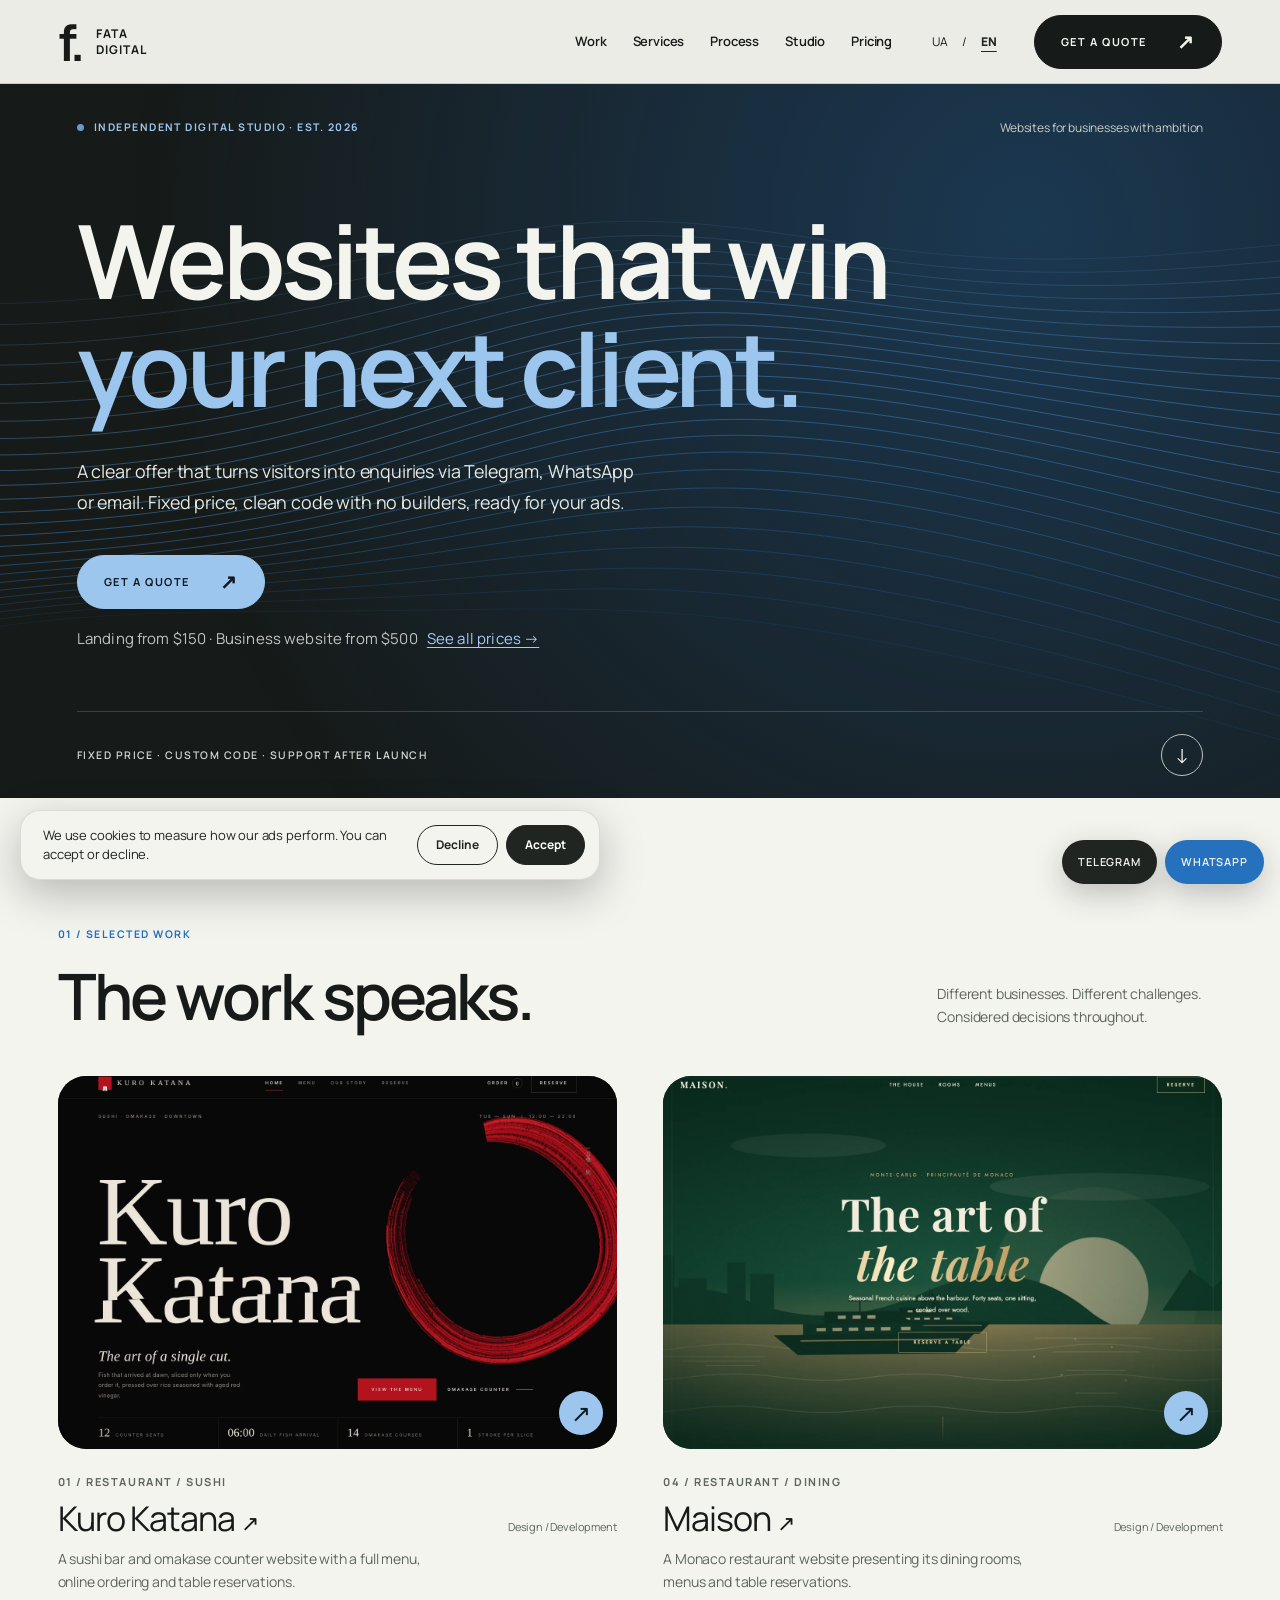
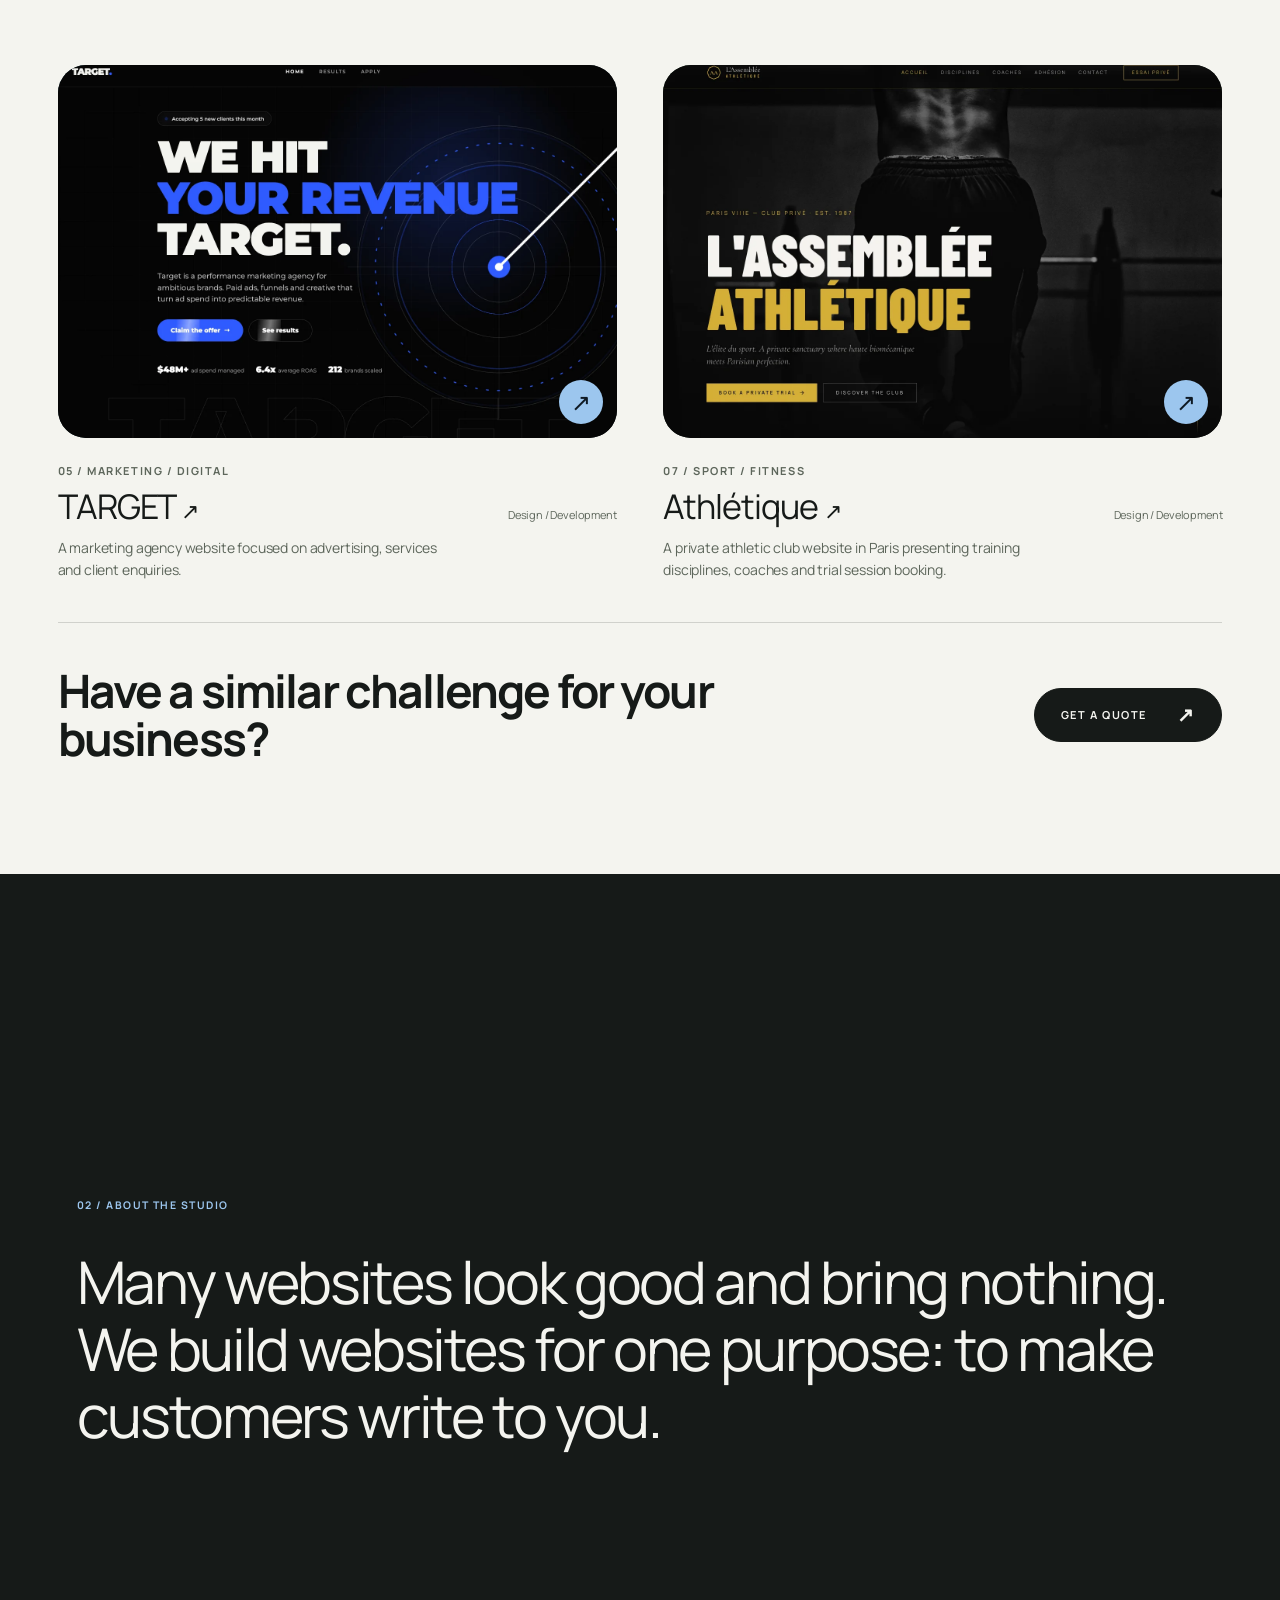
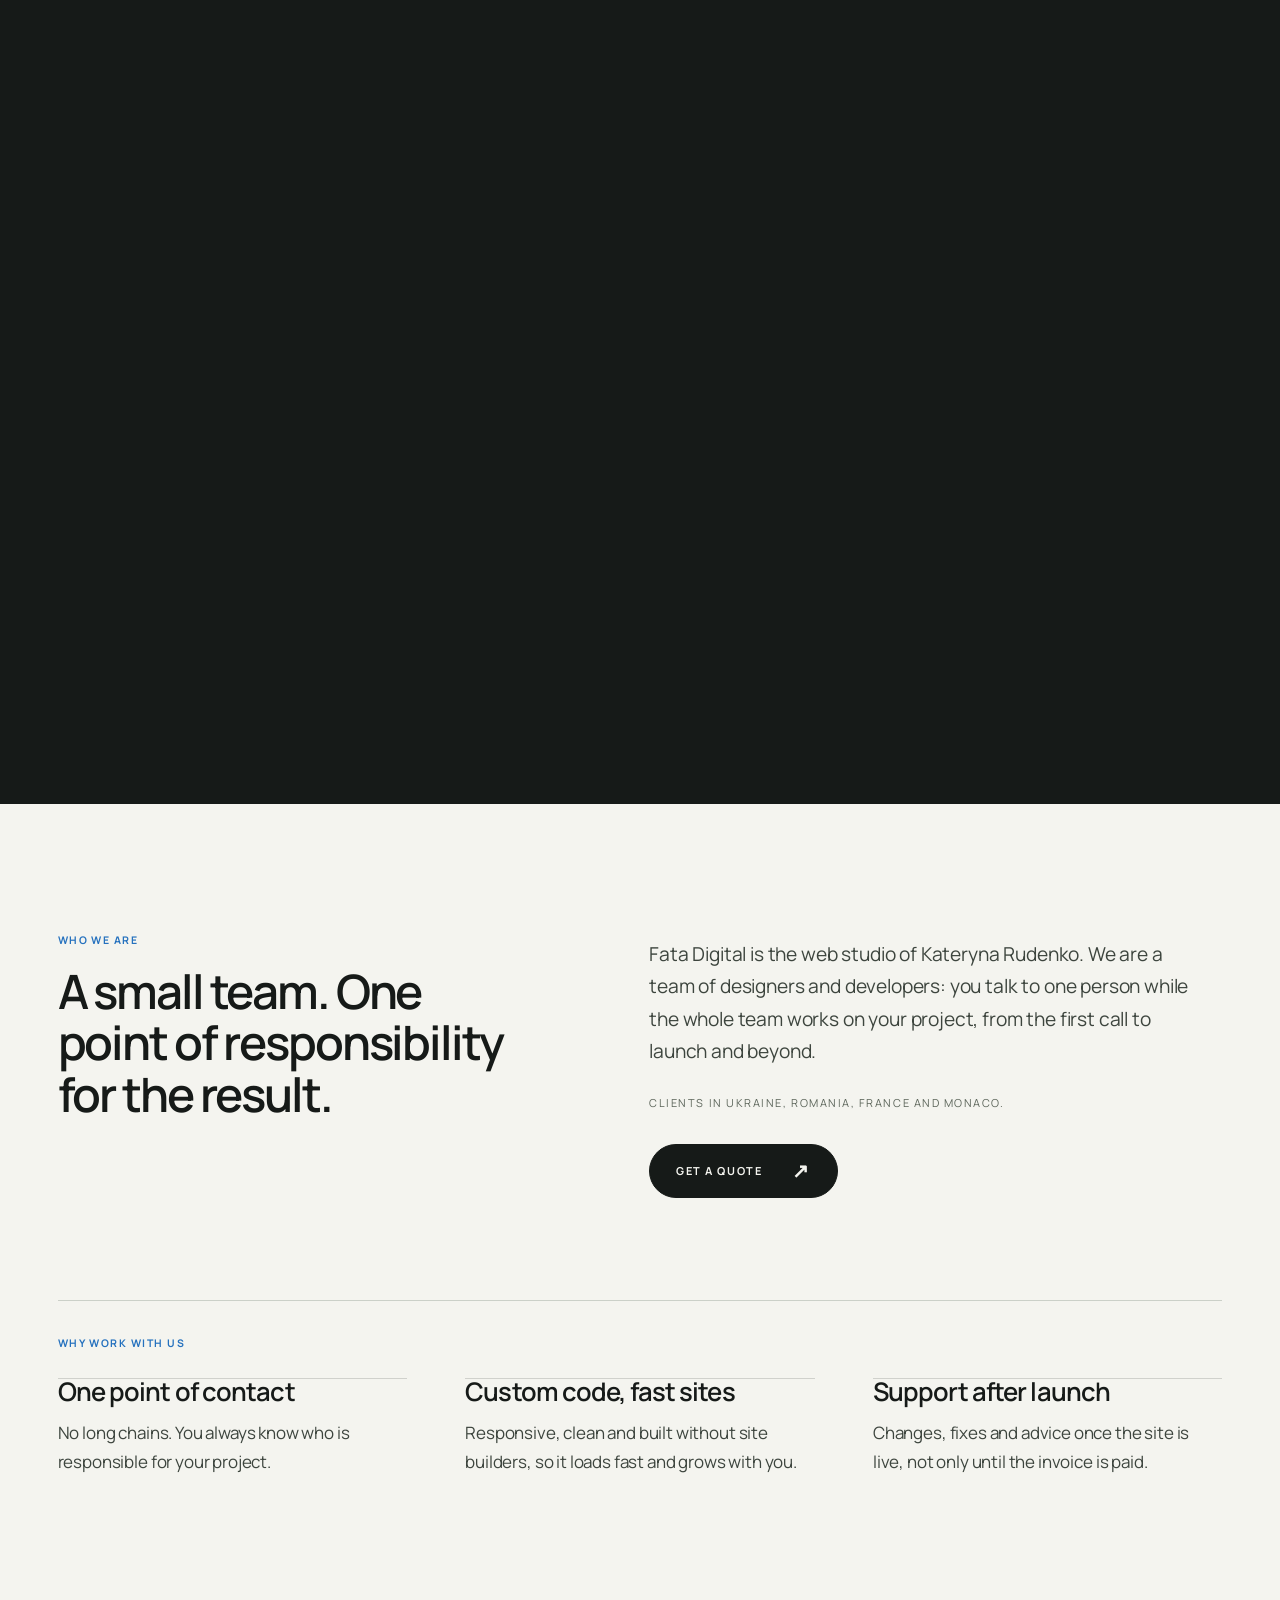
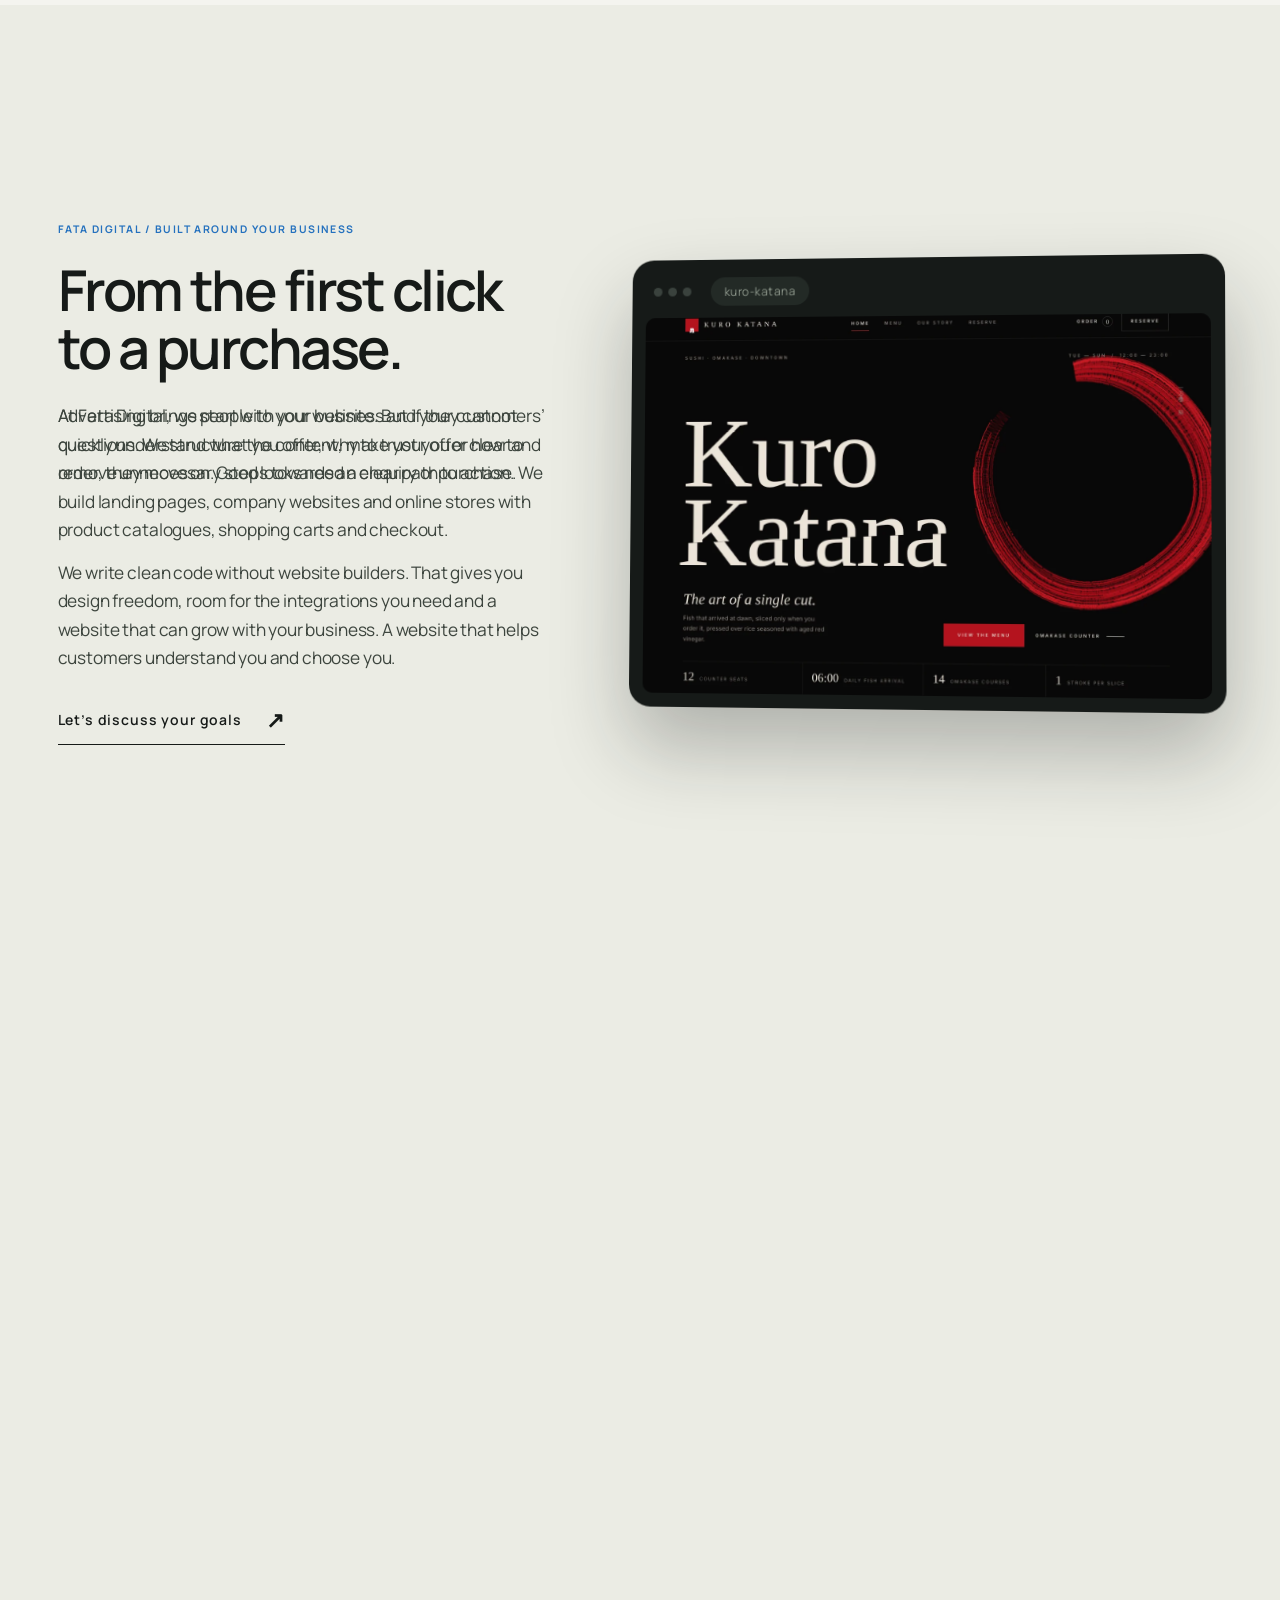
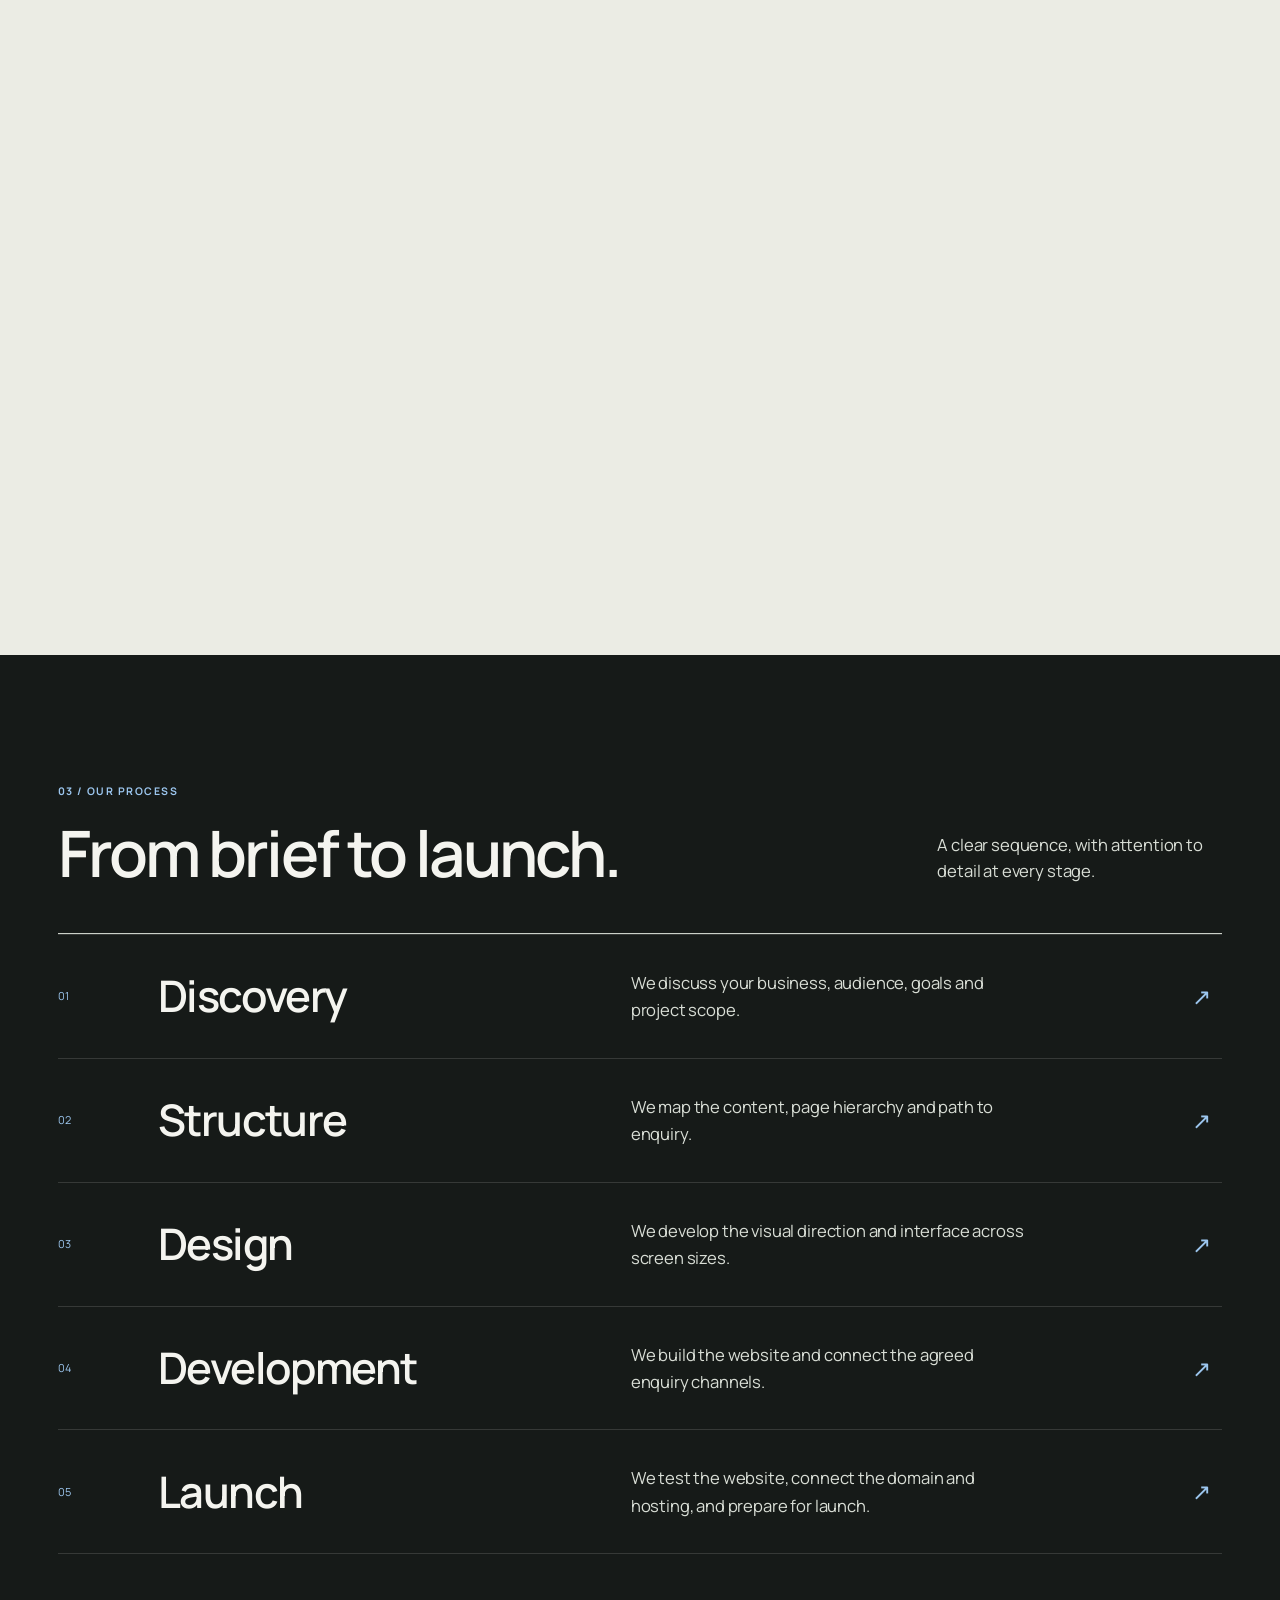
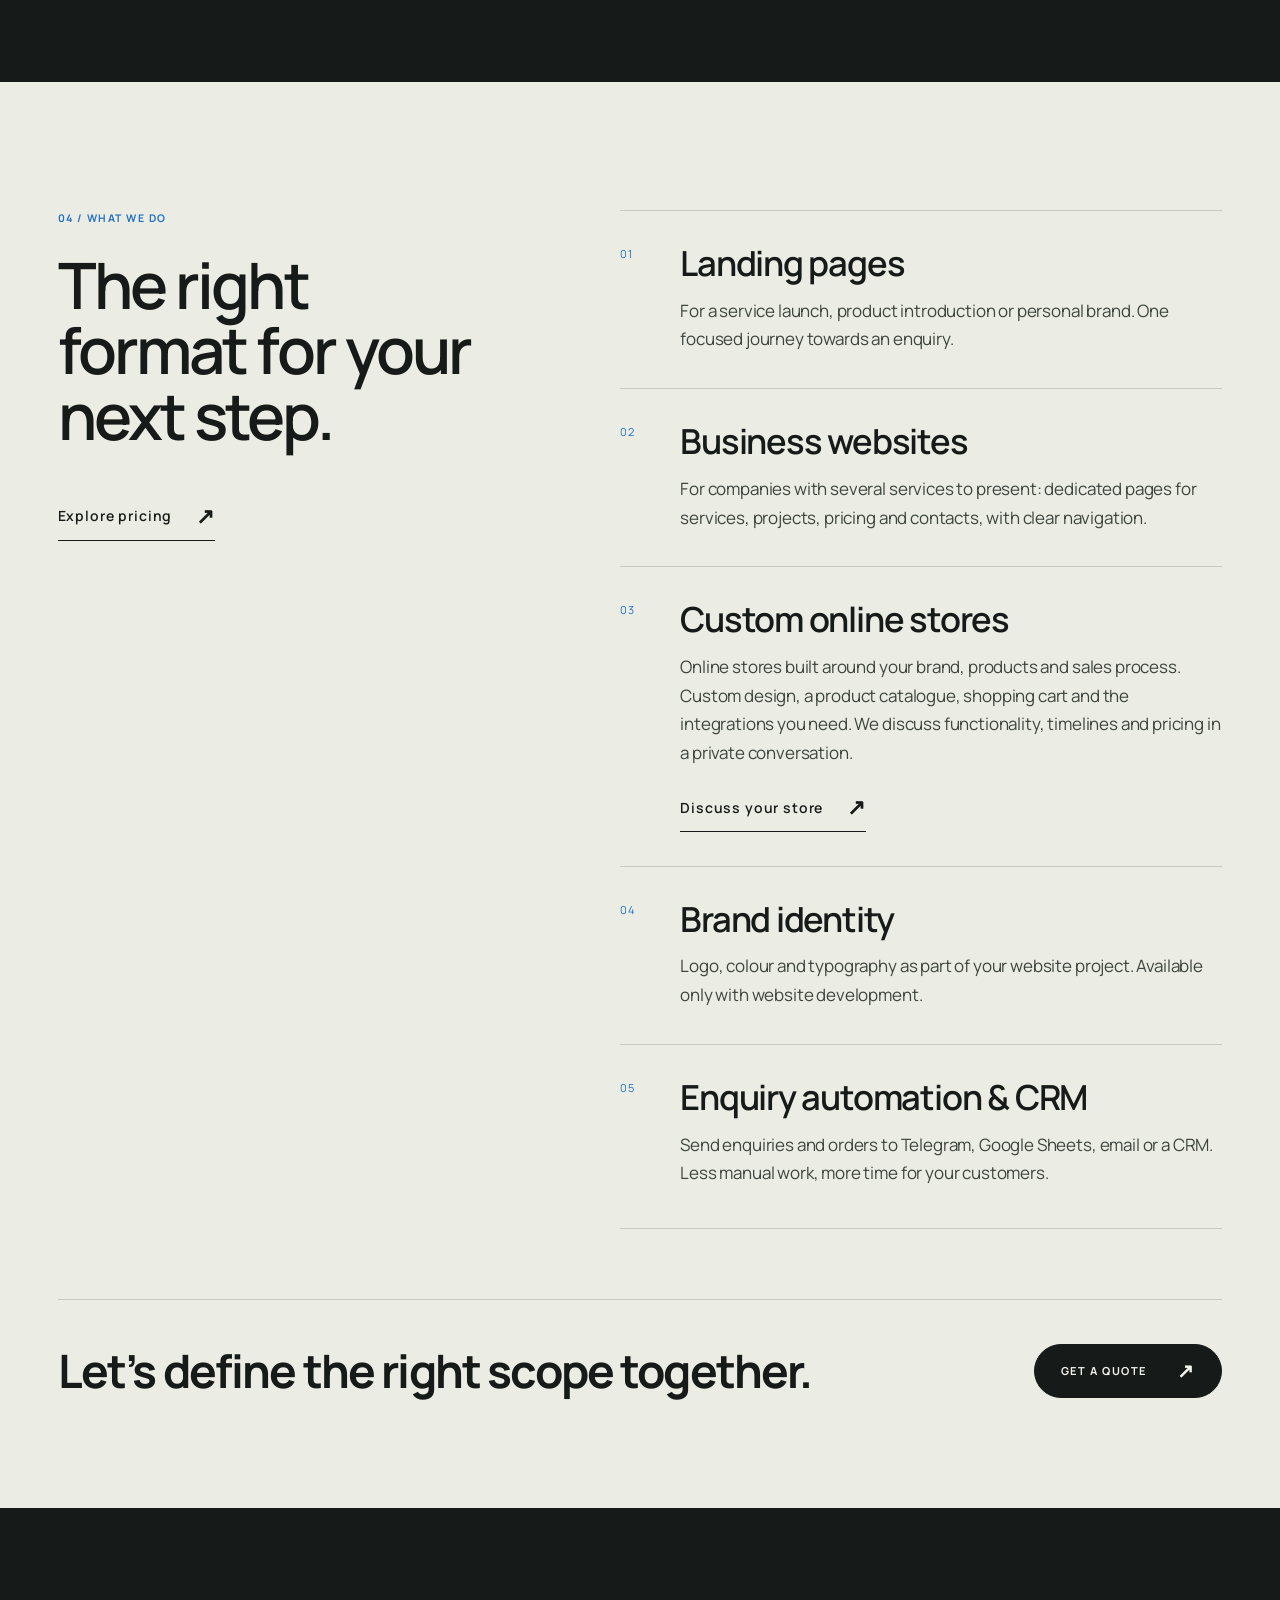
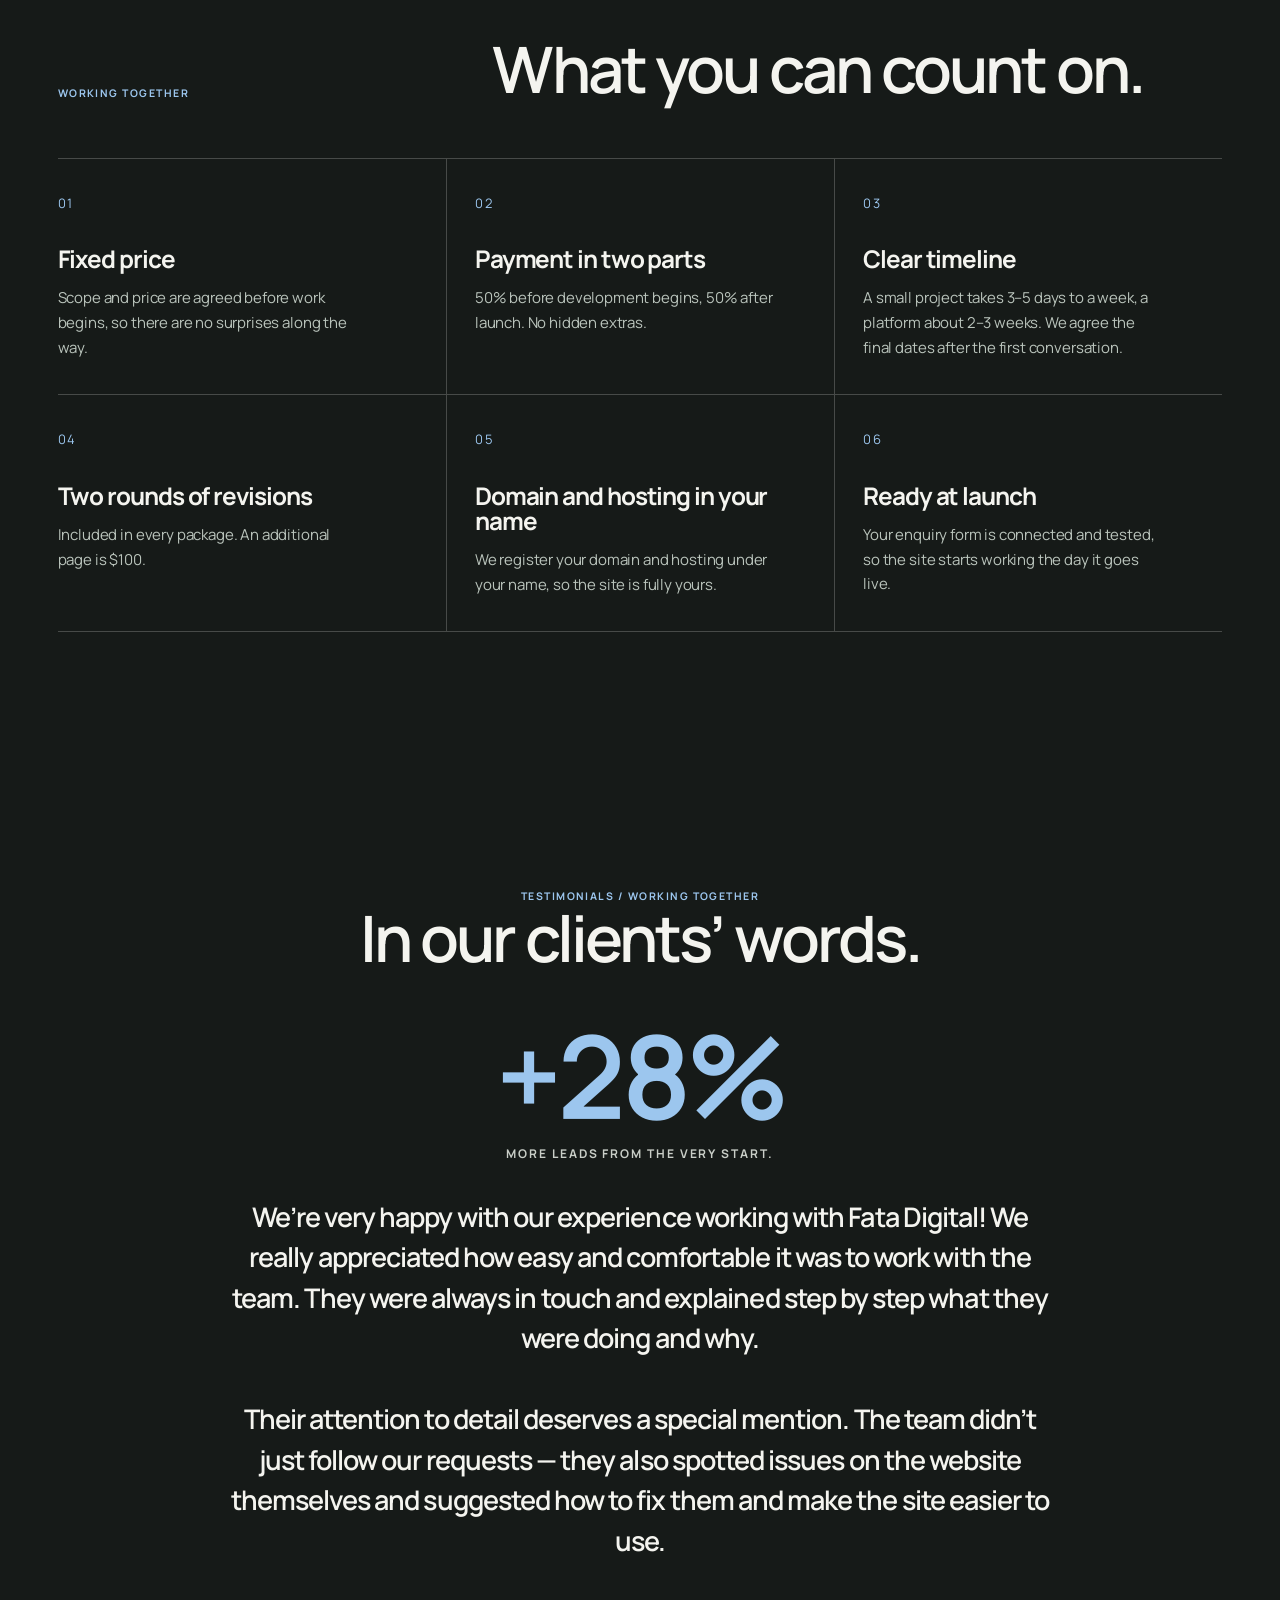
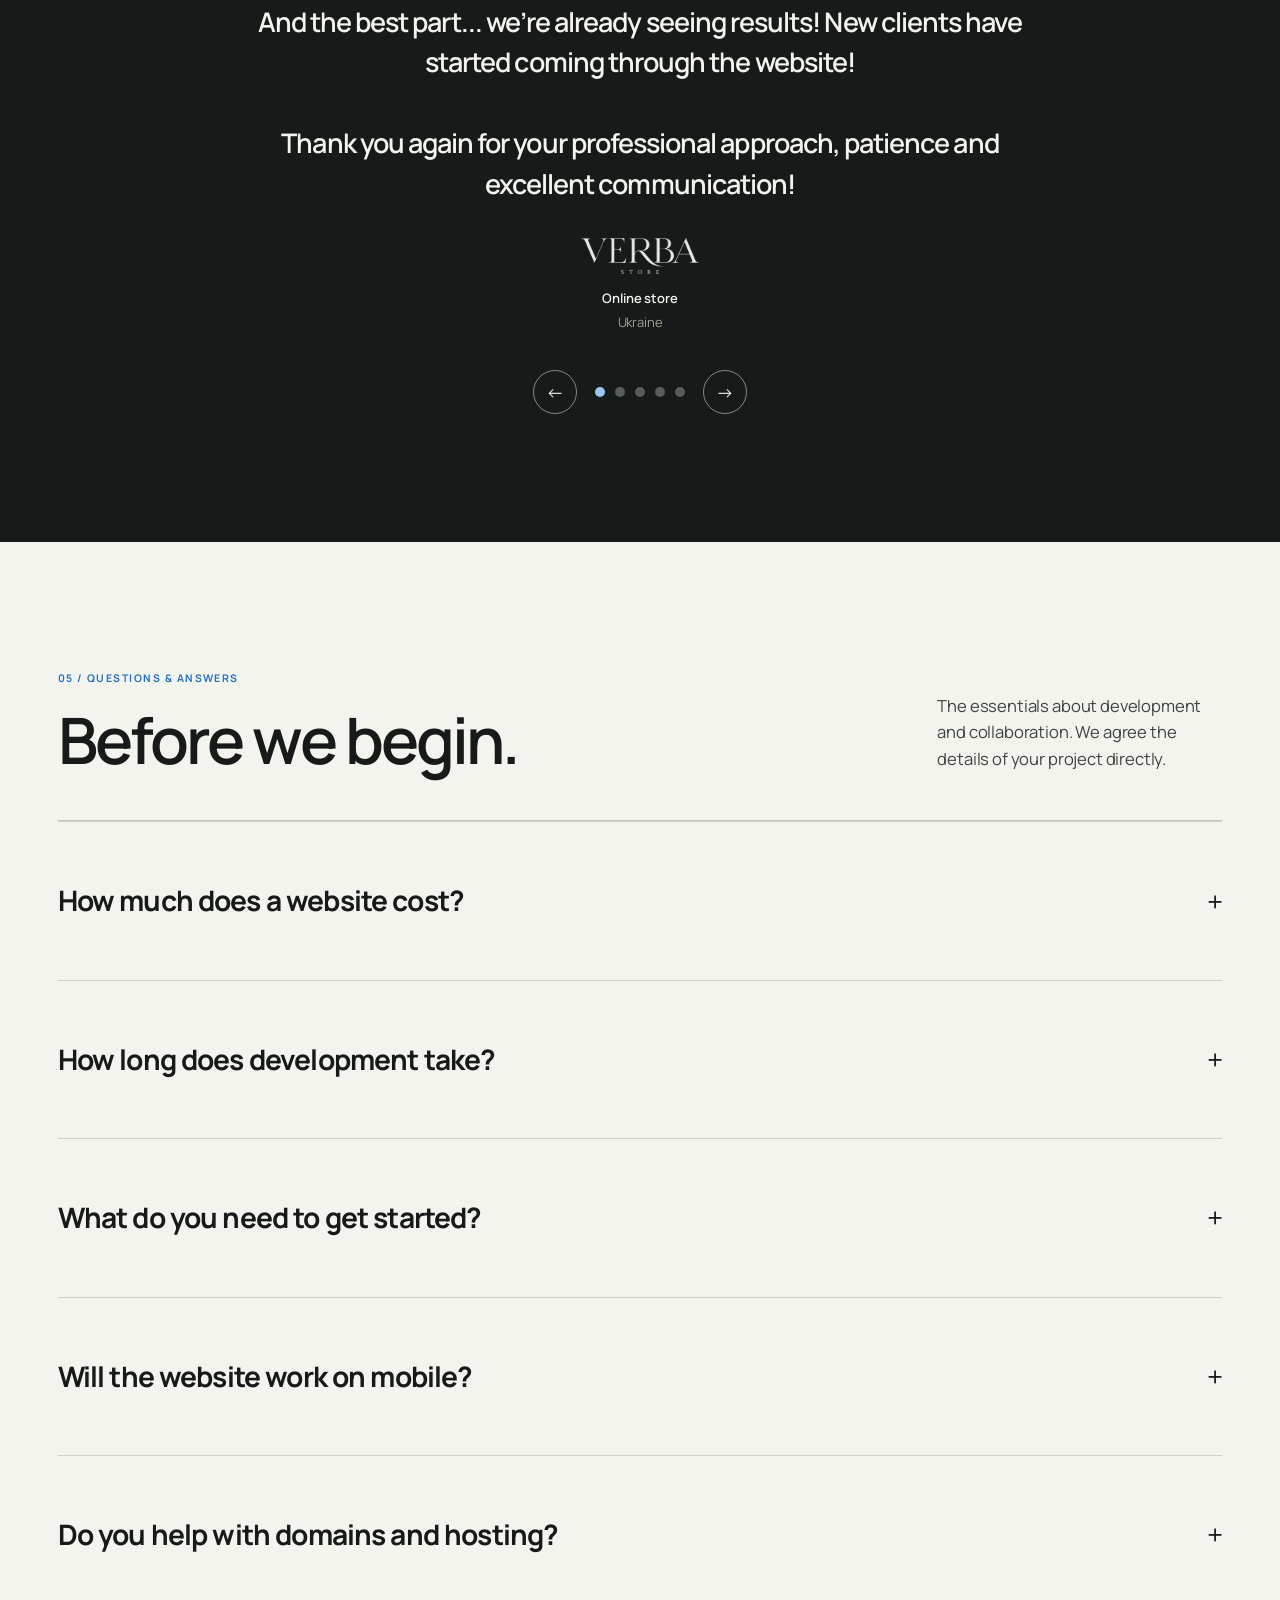
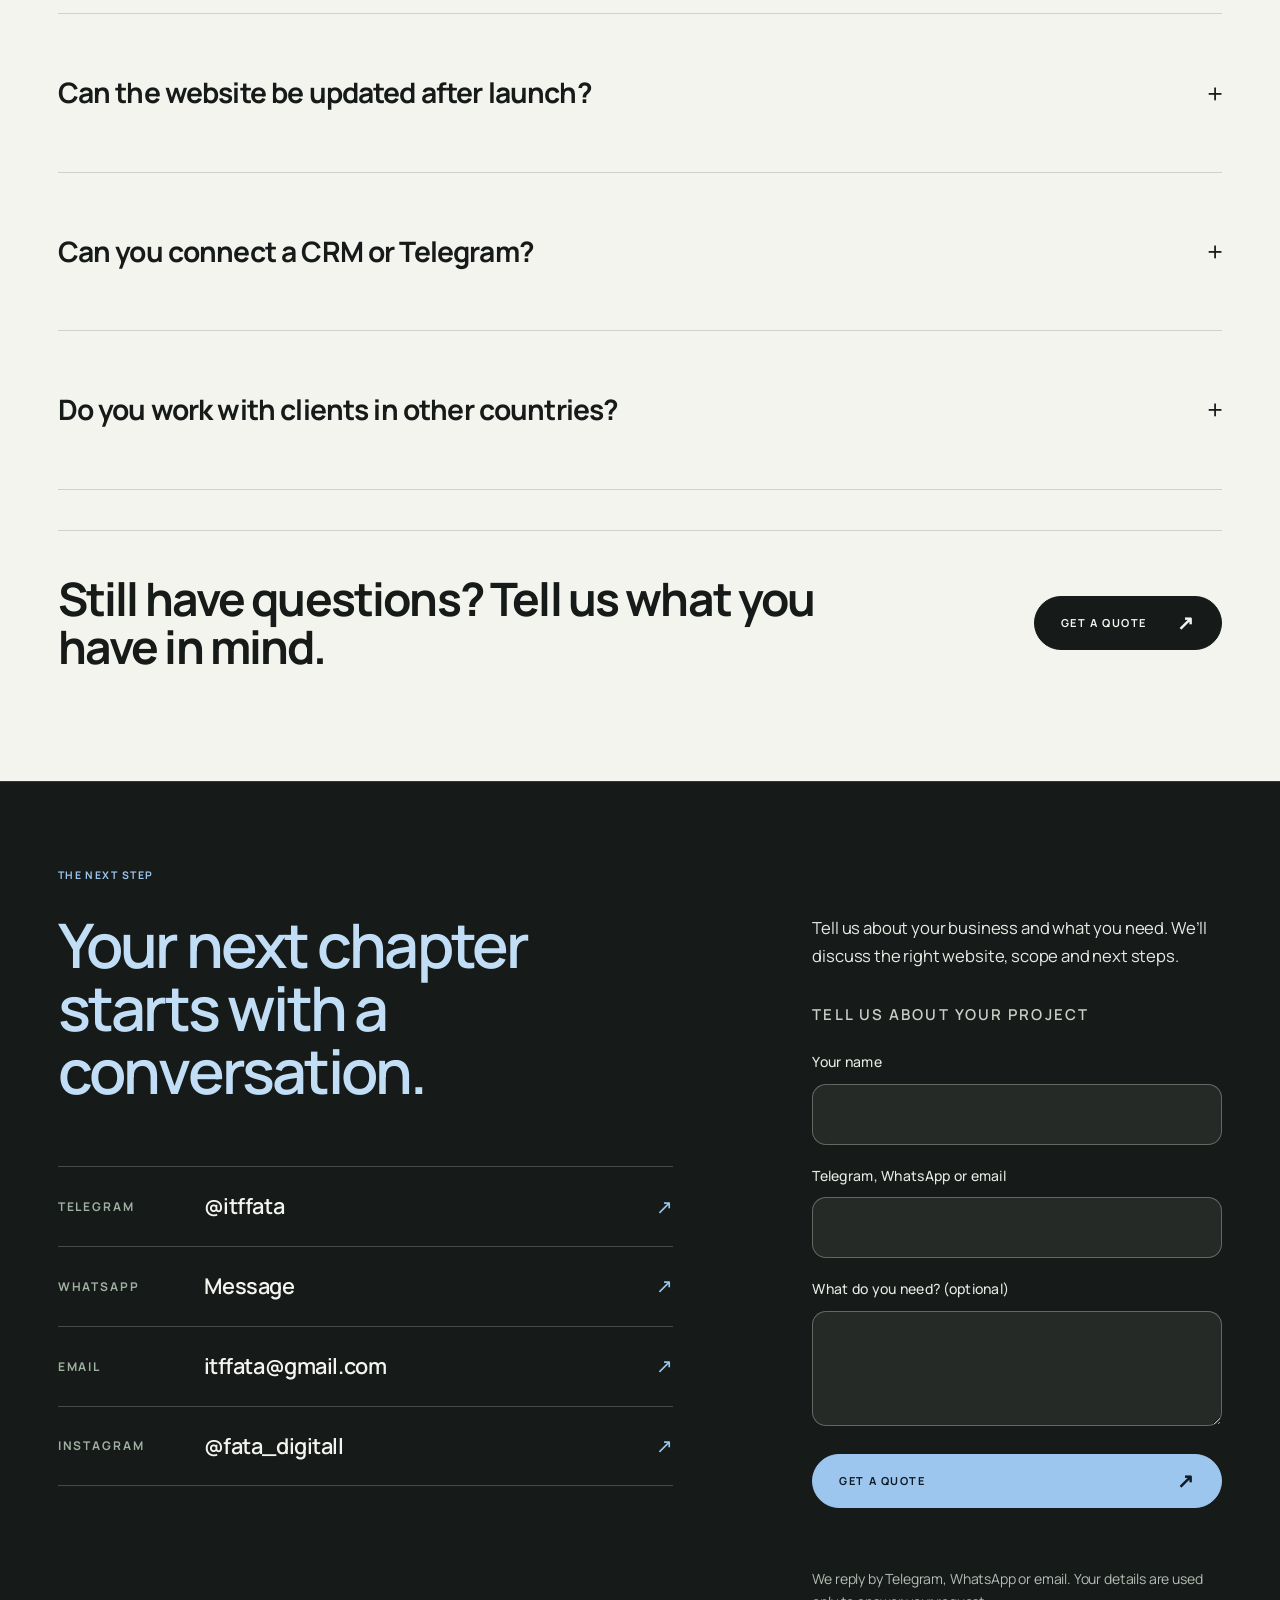
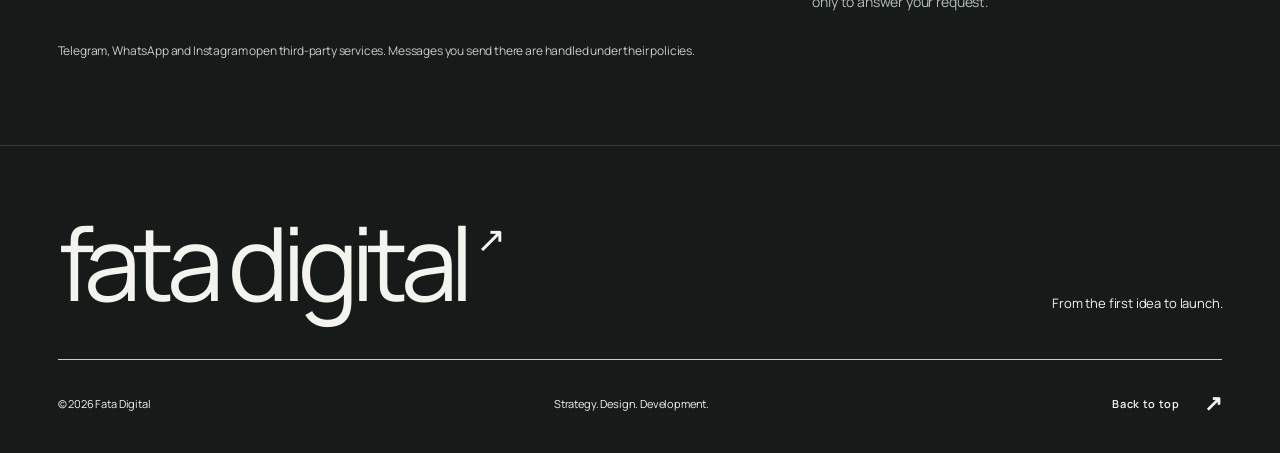
==== commit 7572d270: "Homepage: price line in hero, sequential project numbering, shorter scroll sections, Organization sc" ====
--- a/index.html
+++ b/index.html
@@ -10,7 +10,7 @@
 
   gtag('config', 'AW-18498293585');
 </script>
-<meta charset="utf-8"><meta name="viewport" content="width=device-width, initial-scale=1"><meta name="theme-color" content="#f4f4ef"><title>Fata Digital — Web Design &amp; Development Studio</title><meta name="description" content="Websites that make your business clear, compelling and easy to choose. Strategy, design, development and launch by Fata Digital."><link rel="canonical" href="https://fatadigital.online/"><meta property="og:type" content="website"><meta property="og:title" content="Fata Digital — Web Design &amp; Development Studio"><meta property="og:description" content="Websites that make your business clear, compelling and easy to choose. Strategy, design, development and launch by Fata Digital."><meta property="og:url" content="https://fatadigital.online/"><meta property="og:image" content="https://fatadigital.online/assets/social.jpg"><meta property="og:locale" content="en_US"><meta name="twitter:card" content="summary_large_image"><link rel="icon" href="assets/favicon.svg" type="image/svg+xml"><link rel="stylesheet" href="styles.css?v=20261026x"><script src="translations.js?v=20261026x" defer></script><script src="script.js?v=20261026x" defer></script><link rel="alternate" hreflang="uk" href="https://fatadigital.online/uk/"><link rel="alternate" hreflang="en" href="https://fatadigital.online/"><link rel="alternate" hreflang="x-default" href="https://fatadigital.online/"></head><body data-page="home"><a data-i18n="skip" class="skip" href="#main">Skip to content</a><header class="header"><a class="brand" href="index.html" aria-label="Fata Digital"><span class="brand-symbol" aria-hidden="true">f.</span><span>FATA<br>DIGITAL</span></a><nav id="navigation" data-label="nav" aria-label="Main navigation"><a data-i18n="work" href="#works">Work</a><a data-i18n="services" href="#services">Services</a><a data-i18n="process" href="#process">Process</a><a data-i18n="studio" href="#studio">Studio</a><a data-i18n="prices" href="prices.html">Pricing</a><a class="menu-contact" href="#contact" data-i18n="start">Start a project</a></nav><div class="header-tools"><div class="languages" role="group" aria-label="Language" data-label="language"><a href="uk/index.html" data-lang="uk" lang="uk">UA</a><span aria-hidden="true">/</span><a href="index.html" data-lang="en" lang="en" aria-current="page">EN</a></div><a class="button header-cta" href="#contact"><span data-i18n="start" >Start a project</span><span aria-hidden="true">↗</span></a><button class="menu-toggle" type="button" aria-controls="navigation" aria-expanded="false" aria-label="Open menu"><span></span><span></span></button></div></header><main id="main"><section class="hero" id="home"><canvas class="hero-flow" aria-hidden="true"></canvas><div class="hero-top"><p data-i18n="heroeyebrow" class="eyebrow">Independent digital studio · Est. 2026</p><p data-i18n="herotag" class="hero-tag">Websites for businesses with ambition</p></div><div class="hero-grid"><div class="hero-copy"><h1><span data-i18n="hero1" >Websites that bring</span><br><span data-i18n="hero2" class="blue-text">you customers.</span></h1><p data-i18n="herocopy" class="hero-lead">A clear offer that turns visitors into enquiries via Telegram, WhatsApp or email. Fixed price, clean code with no builders, ready for your ads.</p><div class="hero-actions"><a class="button button-dark" href="#contact"><span data-i18n="start" >Get a quote</span><span aria-hidden="true">↗</span></a></div></div><a class="hero-art" href="#works" data-label="viewwork" aria-label="View our work"><span class="art-top">F / D <span aria-hidden="true">↗</span></span><div class="art-screen art-screen-back"><img src="assets/projects/target.webp" width="1440" height="1000" data-alt="target" alt="Website preview: TARGET"></div><div class="art-screen art-screen-front"><img src="assets/projects/athletique.webp" width="1440" height="1000" data-alt="athletique" fetchpriority="high" alt="Website preview: Athlétique"></div><span class="art-bottom"><span data-i18n="art" >Idea. Structure. Execution.</span><span>01 — 07</span></span></a></div><div class="hero-bottom"><p data-i18n="herobottom" >Fixed price · Custom code · Support after launch</p><a href="#works" class="scroll-link" data-label="viewwork" aria-label="View our work">↓</a></div></section><section class="work section" id="works"><div class="section-heading"><div><p data-i18n="selected" class="eyebrow">01 / Selected work</p><h2 data-i18n="worktitle" >The work speaks.</h2></div><p data-i18n="workintro" >Different businesses. Different challenges. Considered decisions throughout.</p></div><div class="project-grid"><article class="project project-kuro"><a class="project-image" data-project="kuro" href="https://work.fatadigital.online/kuro-katana/" target="_blank" rel="noopener noreferrer" aria-label="View Kuro Katana — opens in a new tab"><div class="project-browser" aria-hidden="true"><i></i><i></i><i></i><span>Kuro Katana</span></div><img src="assets/projects/kuro-katana.webp" width="1440" height="1000" loading="lazy" data-alt="kuro" alt="Website preview: Kuro Katana"><span class="project-open" aria-hidden="true">↗</span></a><div class="project-meta"><div><p class="eyebrow">01 / <span data-i18n="cat_kuro" >Restaurant / Sushi</span></p><h3><a href="https://work.fatadigital.online/kuro-katana/" target="_blank" rel="noopener noreferrer">Kuro Katana <span aria-hidden="true">↗</span></a></h3></div><p data-i18n="web" class="project-service">Design / Development</p></div><p data-i18n="desc_kuro" class="project-description">A sushi bar and omakase counter website with a full menu, online ordering and table reservations.</p></article><article class="project project-mare"><a class="project-image" data-project="mare" href="https://work.fatadigital.online/mare/" target="_blank" rel="noopener noreferrer" aria-label="View MARE — opens in a new tab"><div class="project-browser" aria-hidden="true"><i></i><i></i><i></i><span>MARE</span></div><img src="assets/projects/mare.webp" width="1440" height="1000" loading="lazy" data-alt="mare" alt="Website preview: MARE"><span class="project-open" aria-hidden="true">↗</span></a><div class="project-meta"><div><p class="eyebrow">02 / <span data-i18n="cat_mare" >Logistics / Sea Freight</span></p><h3><a href="https://work.fatadigital.online/mare/" target="_blank" rel="noopener noreferrer">MARE <span aria-hidden="true">↗</span></a></h3></div><p data-i18n="web" class="project-service">Design / Development</p></div><p data-i18n="desc_mare" class="project-description">A sea freight company website presenting its services, fleet and shipping routes.</p></article><article class="project project-safeway"><a class="project-image" data-project="safeway" href="https://safewayua.com" target="_blank" rel="noopener noreferrer" aria-label="View SafeWay UA — opens in a new tab"><div class="project-browser" aria-hidden="true"><i></i><i></i><i></i><span>SafeWay UA</span></div><img src="assets/projects/safeway.webp" width="1440" height="1000" loading="lazy" data-alt="safeway" alt="Website preview: SafeWay UA"><span class="project-open" aria-hidden="true">↗</span></a><div class="project-meta"><div><p class="eyebrow">03 / <span data-i18n="cat_safeway" >Logistics / Services</span></p><h3><a href="https://safewayua.com" target="_blank" rel="noopener noreferrer">SafeWay UA <span aria-hidden="true">↗</span></a></h3></div><p data-i18n="web" class="project-service">Design / Development</p></div><p data-i18n="desc_safeway" class="project-description">A service website for people looking for reliable transport solutions.</p></article><article class="project project-maison"><a class="project-image" data-project="maison" href="https://work.fatadigital.online/maison/" target="_blank" rel="noopener noreferrer" aria-label="View Maison — opens in a new tab"><div class="project-browser" aria-hidden="true"><i></i><i></i><i></i><span>Maison</span></div><img src="assets/projects/maison.webp" width="1440" height="1000" loading="lazy" data-alt="maison" alt="Website preview: Maison"><span class="project-open" aria-hidden="true">↗</span></a><div class="project-meta"><div><p class="eyebrow">02 / <span data-i18n="cat_maison" >Restaurant / Dining</span></p><h3><a href="https://work.fatadigital.online/maison/" target="_blank" rel="noopener noreferrer">Maison <span aria-hidden="true">↗</span></a></h3></div><p data-i18n="web" class="project-service">Design / Development</p></div><p data-i18n="desc_maison" class="project-description">A Monaco restaurant website presenting its dining rooms, menus and table reservations.</p></article><article class="project project-target"><a class="project-image" data-project="target" href="https://work.fatadigital.online/target/" target="_blank" rel="noopener noreferrer" aria-label="View TARGET — opens in a new tab"><div class="project-browser" aria-hidden="true"><i></i><i></i><i></i><span>TARGET</span></div><img src="assets/projects/target.webp" width="1440" height="1000" loading="lazy" data-alt="target" alt="Website preview: TARGET"><span class="project-open" aria-hidden="true">↗</span></a><div class="project-meta"><div><p class="eyebrow">03 / <span data-i18n="cat_target" >Marketing / Digital</span></p><h3><a href="https://work.fatadigital.online/target/" target="_blank" rel="noopener noreferrer">TARGET <span aria-hidden="true">↗</span></a></h3></div><p data-i18n="web" class="project-service">Design / Development</p></div><p data-i18n="desc_target" class="project-description">A marketing agency website focused on advertising, services and client enquiries.</p></article><article class="project project-metalpro"><a class="project-image" data-project="metalpro" href="https://metalpro.in.ua/" target="_blank" rel="noopener noreferrer" aria-label="View MetalPro — opens in a new tab"><div class="project-browser" aria-hidden="true"><i></i><i></i><i></i><span>MetalPro</span></div><img src="assets/projects/metalpro.webp" width="1440" height="1000" loading="lazy" data-alt="metalpro" alt="Website preview: MetalPro"><span class="project-open" aria-hidden="true">↗</span></a><div class="project-meta"><div><p class="eyebrow">06 / <span data-i18n="cat_metalpro" >Manufacturing / Metalwork</span></p><h3><a href="https://metalpro.in.ua/" target="_blank" rel="noopener noreferrer">MetalPro <span aria-hidden="true">↗</span></a></h3></div><p data-i18n="web" class="project-service">Design / Development</p></div><p data-i18n="desc_metalpro" class="project-description">A gates, fences and canopies manufacturer’s website with services, completed projects and an enquiry form.</p></article><article class="project project-athletique"><a class="project-image" data-project="athletique" href="https://work.fatadigital.online/Athl-tique/" target="_blank" rel="noopener noreferrer" aria-label="View Athlétique — opens in a new tab"><div class="project-browser" aria-hidden="true"><i></i><i></i><i></i><span>Athlétique</span></div><img src="assets/projects/athletique.webp" width="1440" height="1000" loading="lazy" data-alt="athletique" alt="Website preview: Athlétique"><span class="project-open" aria-hidden="true">↗</span></a><div class="project-meta"><div><p class="eyebrow">04 / <span data-i18n="cat_athletique" >Sport / Fitness</span></p><h3><a href="https://work.fatadigital.online/Athl-tique/" target="_blank" rel="noopener noreferrer">Athlétique <span aria-hidden="true">↗</span></a></h3></div><p data-i18n="web" class="project-service">Design / Development</p></div><p data-i18n="desc_athletique" class="project-description">A private athletic club website in Paris presenting training disciplines, coaches and trial session booking.</p></article></div><div class="section-cta"><p data-i18n="ctawork">Have a similar challenge for your business?</p><a class="button button-dark" href="#contact"><span data-i18n="start">Get a quote</span><span aria-hidden="true">↗</span></a></div></section><section class="studio section karaoke-sec" id="studio"><div class="karaoke-pin"><p data-i18n="studiolabel" class="eyebrow">02 / About the studio</p><p class="karaoke" id="karaoke" aria-label="">Багато сайтів гарні й нічого не приносять. Ми будуємо сайти з однією метою: щоб клієнти вам писали.</p></div></section><section class="founder section" id="founder"><div class="founder-grid founder-text"><div class="founder-copy"><div class="f-left"><p data-i18n="founderlabel" class="eyebrow">Who we are</p><h2 data-i18n="foundertitle">A small team. One point of responsibility for the result.</h2></div><div class="f-right"><p data-i18n="foundercopy" class="large-copy">Fata Digital is the web studio of Kateryna Rudenko. We are a team of designers and developers: you talk to one person while the whole team works on your project, from the first call to launch and beyond.</p><p data-i18n="founderclients" class="founder-clients">Clients in Ukraine, Romania, France and Monaco.</p><div class="founder-actions"><a class="button button-dark" href="https://t.me/itffata"><span data-i18n="start">Get a quote</span><span aria-hidden="true">↗</span></a></div></div></div></div><div class="why"><p data-i18n="whylabel" class="eyebrow">Why work with us</p><div class="why-grid"><article><h3 data-i18n="why0">One point of contact</h3><p data-i18n="whyc0">No long chains. You always know who is responsible for your project.</p></article><article><h3 data-i18n="why1">Custom code, fast sites</h3><p data-i18n="whyc1">Responsive, clean and built without site builders, so it loads fast and grows with you.</p></article><article><h3 data-i18n="why2">Support after launch</h3><p data-i18n="whyc2">Changes, fixes and advice once the site is live, not only until the invoice is paid.</p></article></div></div></section><section class="feature section feature-scroll"><div class="fs-pin"><div class="feature-copy"><p data-i18n="focus" class="eyebrow">Fata Digital / Built around your business</p><h2 data-i18n="focustitle">From the first click to a purchase.</h2><div class="fc-steps"><div class="fc-step on"><p data-i18n="focuscopy">Advertising brings people to your website. But if they cannot quickly understand what you offer, why to trust you or how to order, they move on. Good looks need a clear path to action.</p></div><div class="fc-step"><p data-i18n="focusbuild">At Fata Digital, we start with your business and your customers’ questions. We structure the content, make your offer clear and remove unnecessary steps towards an enquiry or purchase. We build landing pages, company websites and online stores with product catalogues, shopping carts and checkout.</p><p data-i18n="focuscode">We write clean code without website builders. That gives you design freedom, room for the integrations you need and a website that can grow with your business. A website that helps customers understand you and choose you.</p><a class="text-link" href="#contact"><span data-i18n="focuscta">Let’s discuss your goals</span><span aria-hidden="true">↗</span></a></div></div></div><div class="feature-visual fv2"><div class="fv-sticky"><div class="fv-frame"><div class="fv-bar"><i></i><i></i><i></i><span class="fv-url" id="fv-url">kuro-katana</span></div><div class="fv-stack"><img class="on" src="assets/projects/kuro-katana.webp" alt="Website preview: Kuro Katana" width="1440" height="1000"><img src="assets/projects/maison.webp" alt="Website preview: Maison" width="1440" height="1000" loading="lazy"><img src="assets/projects/athletique.webp" alt="Website preview: Athlétique" width="1440" height="1000" loading="lazy"><img src="assets/projects/target.webp" alt="Website preview: Target" width="1440" height="1000" loading="lazy"></div></div><div class="fv-chip fv-c1" id="fv-c1"><b></b><span></span></div><div class="fv-chip fv-c2" id="fv-c2"><b></b><span></span></div><div class="fv-dots" id="fv-dots"><i class="on"></i><i></i><i></i><i></i></div></div></div></div></section><section class="section process" id="process"><div class="section-heading"><div><p data-i18n="processlabel" class="eyebrow">03 / Our process</p><h2 data-i18n="processtitle" >From brief to launch.</h2></div><p data-i18n="processintro" >A clear sequence, with attention to detail at every stage.</p></div><div class="process-list"><article><span class="index">01</span><h3 data-i18n="p0" >Discovery</h3><p data-i18n="pc0" >We discuss your business, audience, goals and project scope.</p><span aria-hidden="true" class="process-plus">↗</span></article><article><span class="index">02</span><h3 data-i18n="p1" >Structure</h3><p data-i18n="pc1" >We map the content, page hierarchy and path to enquiry.</p><span aria-hidden="true" class="process-plus">↗</span></article><article><span class="index">03</span><h3 data-i18n="p2" >Design</h3><p data-i18n="pc2" >We develop the visual direction and interface across screen sizes.</p><span aria-hidden="true" class="process-plus">↗</span></article><article><span class="index">04</span><h3 data-i18n="p3" >Development</h3><p data-i18n="pc3" >We build the website and connect the agreed enquiry channels.</p><span aria-hidden="true" class="process-plus">↗</span></article><article><span class="index">05</span><h3 data-i18n="p4" >Launch</h3><p data-i18n="pc4" >We test the website, connect the domain and hosting, and prepare for launch.</p><span aria-hidden="true" class="process-plus">↗</span></article></div></section><section class="services section" id="services"><div class="services-intro"><div class="si-in"><p data-i18n="serviceslabel" class="eyebrow">04 / What we do</p><h2 data-i18n="servicestitle" >The right format for your next step.</h2><a class="text-link" href="prices.html"><span data-i18n="seeprices" >Explore pricing</span><span aria-hidden="true">↗</span></a></div></div><div class="services-list"><article><span class="index">01</span><div><h3 data-i18n="s0" >Landing pages</h3><p data-i18n="sc0" >For a service launch, product introduction or personal brand. One focused journey towards an enquiry.</p></div></article><article><span class="index">02</span><div><h3 data-i18n="s1" >Business websites</h3><p data-i18n="sc1" >For companies with several services to present: dedicated pages for services, projects, pricing and contacts, with clear navigation.</p></div></article><article><span class="index">03</span><div><h3 data-i18n="storetitle">Custom online stores</h3><p data-i18n="storecopy">Online stores built around your brand, products and sales process. Custom design, a product catalogue, shopping cart and the integrations you need. We discuss functionality, timelines and pricing in a private conversation.</p><p><a class="text-link" href="https://t.me/itffata" target="_blank" rel="noopener noreferrer"><span data-i18n="storecta">Discuss your store</span><span aria-hidden="true">↗</span></a></p></div></article><article><span class="index">04</span><div><h3 data-i18n="s2" >Brand identity</h3><p data-i18n="sc2" >Logo, colour and typography as part of your website project. Available only with website development.</p></div></article><article><span class="index">05</span><div><h3 data-i18n="s3" >Enquiry automation &amp; CRM</h3><p data-i18n="sc3" >Send enquiries and orders to Telegram, Google Sheets, email or a CRM. Less manual work, more time for your customers.</p></div></article></div><div class="section-cta"><p data-i18n="ctaservices">Let’s define the right scope together.</p><a class="button button-dark" href="#contact"><span data-i18n="start">Get a quote</span><span aria-hidden="true">↗</span></a></div></section><section class="terms section" id="terms"><div class="terms-head"><p data-i18n="termslabel" class="eyebrow">Working together</p><h2 data-i18n="termstitle">What you can count on.</h2></div><div class="terms-grid"><article><span class="index">01</span><h3 data-i18n="terms0">Fixed price</h3><p data-i18n="termsc0">Scope and price are agreed before work begins, so there are no surprises along the way.</p></article><article><span class="index">02</span><h3 data-i18n="terms4">Payment in two parts</h3><p data-i18n="termsc4">50% before development begins, 50% after launch. No hidden extras.</p></article><article><span class="index">03</span><h3 data-i18n="terms1">Clear timeline</h3><p data-i18n="termsc1">A small project takes 3–5 days to a week, a platform about 2–3 weeks. We agree the final dates after the first conversation.</p></article><article><span class="index">04</span><h3 data-i18n="terms2">Two rounds of revisions</h3><p data-i18n="termsc2">Included in every package. An additional page is $100.</p></article><article><span class="index">05</span><h3 data-i18n="terms5">Domain and hosting in your name</h3><p data-i18n="termsc5">We register your domain and hosting under your name, so the site is fully yours.</p></article><article><span class="index">06</span><h3 data-i18n="terms3">Ready at launch</h3><p data-i18n="termsc3">Your enquiry form is connected and tested, so the site starts working the day it goes live.</p></article></div></section><section class="section reviews" id="reviews" aria-labelledby="reviews-title"><div class="rv-head"><p data-i18n="reviewslabel" class="eyebrow">Testimonials / Working together</p><h2 data-i18n="reviewstitle" id="reviews-title">In our clients’ words.</h2></div><div class="rv" id="rv"><div class="rv-stage"><figure class="rv-slide is-on" data-i="0"><div class="rv-stat"><strong data-count="28" data-pre="+" data-suf="%">+28%</strong><span data-i18n="resc0">More leads from the very start.</span></div><blockquote data-i18n="reviewscopy0">We’re very happy with our experience working with Fata Digital! We really appreciated how easy and comfortable it was to work with the team. They were always in touch and explained step by step what they were doing and why.
+<meta charset="utf-8"><meta name="viewport" content="width=device-width, initial-scale=1"><meta name="theme-color" content="#f4f4ef"><title>Fata Digital — Web Design &amp; Development Studio</title><meta name="description" content="Websites that make your business clear, compelling and easy to choose. Strategy, design, development and launch by Fata Digital."><link rel="canonical" href="https://fatadigital.online/"><meta property="og:type" content="website"><meta property="og:title" content="Fata Digital — Web Design &amp; Development Studio"><meta property="og:description" content="Websites that make your business clear, compelling and easy to choose. Strategy, design, development and launch by Fata Digital."><meta property="og:url" content="https://fatadigital.online/"><meta property="og:image" content="https://fatadigital.online/assets/social.jpg"><meta property="og:locale" content="en_US"><meta name="twitter:card" content="summary_large_image"><link rel="icon" href="assets/favicon.svg" type="image/svg+xml"><link rel="stylesheet" href="styles.css?v=20261029a"><script src="translations.js?v=20261029a" defer></script><script src="script.js?v=20261029a" defer></script><link rel="alternate" hreflang="uk" href="https://fatadigital.online/uk/"><link rel="alternate" hreflang="en" href="https://fatadigital.online/"><link rel="alternate" hreflang="x-default" href="https://fatadigital.online/"><script type="application/ld+json">{"@context": "https://schema.org", "@type": "ProfessionalService", "name": "Fata Digital", "url": "https://fatadigital.online/", "description": "Web design and development studio: landing pages and business websites in custom code, fixed price, support after launch.", "founder": {"@type": "Person", "name": "Kateryna Rudenko"}, "areaServed": ["Ukraine", "Romania", "France", "Monaco", "Europe"], "priceRange": "$150–$800", "knowsLanguage": ["uk", "en"], "sameAs": ["https://t.me/itffata"], "makesOffer": [{"@type": "Offer", "name": "Landing page", "priceSpecification": {"@type": "PriceSpecification", "price": 150, "priceCurrency": "USD", "valueAddedTaxIncluded": false, "minPrice": 150}}, {"@type": "Offer", "name": "Business website, up to 5 pages", "priceSpecification": {"@type": "PriceSpecification", "price": 500, "priceCurrency": "USD", "valueAddedTaxIncluded": false, "minPrice": 500}}, {"@type": "Offer", "name": "Pro website, up to 8 pages", "priceSpecification": {"@type": "PriceSpecification", "price": 800, "priceCurrency": "USD", "valueAddedTaxIncluded": false, "minPrice": 800}}]}</script></head><body data-page="home"><a data-i18n="skip" class="skip" href="#main">Skip to content</a><header class="header"><a class="brand" href="index.html" aria-label="Fata Digital"><span class="brand-symbol" aria-hidden="true">f.</span><span>FATA<br>DIGITAL</span></a><nav id="navigation" data-label="nav" aria-label="Main navigation"><a data-i18n="work" href="#works">Work</a><a data-i18n="services" href="#services">Services</a><a data-i18n="process" href="#process">Process</a><a data-i18n="studio" href="#studio">Studio</a><a data-i18n="prices" href="prices.html">Pricing</a><a class="menu-contact" href="#contact" data-i18n="start">Start a project</a></nav><div class="header-tools"><div class="languages" role="group" aria-label="Language" data-label="language"><a href="uk/index.html" data-lang="uk" lang="uk">UA</a><span aria-hidden="true">/</span><a href="index.html" data-lang="en" lang="en" aria-current="page">EN</a></div><a class="button header-cta" href="#contact"><span data-i18n="start" >Start a project</span><span aria-hidden="true">↗</span></a><button class="menu-toggle" type="button" aria-controls="navigation" aria-expanded="false" aria-label="Open menu"><span></span><span></span></button></div></header><main id="main"><section class="hero" id="home"><canvas class="hero-flow" aria-hidden="true"></canvas><div class="hero-top"><p data-i18n="heroeyebrow" class="eyebrow">Independent digital studio · Est. 2026</p><p data-i18n="herotag" class="hero-tag">Websites for businesses with ambition</p></div><div class="hero-grid"><div class="hero-copy"><h1><span data-i18n="hero1" >Websites that bring</span><br><span data-i18n="hero2" class="blue-text">you customers.</span></h1><p data-i18n="herocopy" class="hero-lead">A clear offer that turns visitors into enquiries via Telegram, WhatsApp or email. Fixed price, clean code with no builders, ready for your ads.</p><div class="hero-actions"><a class="button button-dark" href="#contact"><span data-i18n="start" >Get a quote</span><span aria-hidden="true">↗</span></a></div><p class="hero-price"><span data-i18n="heropricing">Landing from $150 · Business website from $500</span> <a href="prices.html" data-i18n="heropricelink">See all prices →</a></p></div><a class="hero-art" href="#works" data-label="viewwork" aria-label="View our work"><span class="art-top">F / D <span aria-hidden="true">↗</span></span><div class="art-screen art-screen-back"><img src="assets/projects/target.webp" width="1440" height="1000" data-alt="target" alt="Website preview: TARGET"></div><div class="art-screen art-screen-front"><img src="assets/projects/athletique.webp" width="1440" height="1000" data-alt="athletique" fetchpriority="high" alt="Website preview: Athlétique"></div><span class="art-bottom"><span data-i18n="art" >Idea. Structure. Execution.</span><span>01 — 07</span></span></a></div><div class="hero-bottom"><p data-i18n="herobottom" >Fixed price · Custom code · Support after launch</p><a href="#works" class="scroll-link" data-label="viewwork" aria-label="View our work">↓</a></div></section><section class="work section" id="works"><div class="section-heading"><div><p data-i18n="selected" class="eyebrow">01 / Selected work</p><h2 data-i18n="worktitle" >The work speaks.</h2></div><p data-i18n="workintro" >Different businesses. Different challenges. Considered decisions throughout.</p></div><div class="project-grid"><article class="project project-kuro"><a class="project-image" data-project="kuro" href="https://work.fatadigital.online/kuro-katana/" target="_blank" rel="noopener noreferrer" aria-label="View Kuro Katana — opens in a new tab"><div class="project-browser" aria-hidden="true"><i></i><i></i><i></i><span>Kuro Katana</span></div><img src="assets/projects/kuro-katana.webp" width="1440" height="1000" loading="lazy" data-alt="kuro" alt="Website preview: Kuro Katana"><span class="project-open" aria-hidden="true">↗</span></a><div class="project-meta"><div><p class="eyebrow">01 / <span data-i18n="cat_kuro" >Restaurant / Sushi</span></p><h3><a href="https://work.fatadigital.online/kuro-katana/" target="_blank" rel="noopener noreferrer">Kuro Katana <span aria-hidden="true">↗</span></a></h3></div><p data-i18n="web" class="project-service">Design / Development</p></div><p data-i18n="desc_kuro" class="project-description">A sushi bar and omakase counter website with a full menu, online ordering and table reservations.</p></article><article class="project project-mare"><a class="project-image" data-project="mare" href="https://work.fatadigital.online/mare/" target="_blank" rel="noopener noreferrer" aria-label="View MARE — opens in a new tab"><div class="project-browser" aria-hidden="true"><i></i><i></i><i></i><span>MARE</span></div><img src="assets/projects/mare.webp" width="1440" height="1000" loading="lazy" data-alt="mare" alt="Website preview: MARE"><span class="project-open" aria-hidden="true">↗</span></a><div class="project-meta"><div><p class="eyebrow">02 / <span data-i18n="cat_mare" >Logistics / Sea Freight</span></p><h3><a href="https://work.fatadigital.online/mare/" target="_blank" rel="noopener noreferrer">MARE <span aria-hidden="true">↗</span></a></h3></div><p data-i18n="web" class="project-service">Design / Development</p></div><p data-i18n="desc_mare" class="project-description">A sea freight company website presenting its services, fleet and shipping routes.</p></article><article class="project project-safeway"><a class="project-image" data-project="safeway" href="https://safewayua.com" target="_blank" rel="noopener noreferrer" aria-label="View SafeWay UA — opens in a new tab"><div class="project-browser" aria-hidden="true"><i></i><i></i><i></i><span>SafeWay UA</span></div><img src="assets/projects/safeway.webp" width="1440" height="1000" loading="lazy" data-alt="safeway" alt="Website preview: SafeWay UA"><span class="project-open" aria-hidden="true">↗</span></a><div class="project-meta"><div><p class="eyebrow">03 / <span data-i18n="cat_safeway" >Logistics / Services</span></p><h3><a href="https://safewayua.com" target="_blank" rel="noopener noreferrer">SafeWay UA <span aria-hidden="true">↗</span></a></h3></div><p data-i18n="web" class="project-service">Design / Development</p></div><p data-i18n="desc_safeway" class="project-description">A service website for people looking for reliable transport solutions.</p></article><article class="project project-maison"><a class="project-image" data-project="maison" href="https://work.fatadigital.online/maison/" target="_blank" rel="noopener noreferrer" aria-label="View Maison — opens in a new tab"><div class="project-browser" aria-hidden="true"><i></i><i></i><i></i><span>Maison</span></div><img src="assets/projects/maison.webp" width="1440" height="1000" loading="lazy" data-alt="maison" alt="Website preview: Maison"><span class="project-open" aria-hidden="true">↗</span></a><div class="project-meta"><div><p class="eyebrow">04 / <span data-i18n="cat_maison" >Restaurant / Dining</span></p><h3><a href="https://work.fatadigital.online/maison/" target="_blank" rel="noopener noreferrer">Maison <span aria-hidden="true">↗</span></a></h3></div><p data-i18n="web" class="project-service">Design / Development</p></div><p data-i18n="desc_maison" class="project-description">A Monaco restaurant website presenting its dining rooms, menus and table reservations.</p></article><article class="project project-target"><a class="project-image" data-project="target" href="https://work.fatadigital.online/target/" target="_blank" rel="noopener noreferrer" aria-label="View TARGET — opens in a new tab"><div class="project-browser" aria-hidden="true"><i></i><i></i><i></i><span>TARGET</span></div><img src="assets/projects/target.webp" width="1440" height="1000" loading="lazy" data-alt="target" alt="Website preview: TARGET"><span class="project-open" aria-hidden="true">↗</span></a><div class="project-meta"><div><p class="eyebrow">05 / <span data-i18n="cat_target" >Marketing / Digital</span></p><h3><a href="https://work.fatadigital.online/target/" target="_blank" rel="noopener noreferrer">TARGET <span aria-hidden="true">↗</span></a></h3></div><p data-i18n="web" class="project-service">Design / Development</p></div><p data-i18n="desc_target" class="project-description">A marketing agency website focused on advertising, services and client enquiries.</p></article><article class="project project-metalpro"><a class="project-image" data-project="metalpro" href="https://metalpro.in.ua/" target="_blank" rel="noopener noreferrer" aria-label="View MetalPro — opens in a new tab"><div class="project-browser" aria-hidden="true"><i></i><i></i><i></i><span>MetalPro</span></div><img src="assets/projects/metalpro.webp" width="1440" height="1000" loading="lazy" data-alt="metalpro" alt="Website preview: MetalPro"><span class="project-open" aria-hidden="true">↗</span></a><div class="project-meta"><div><p class="eyebrow">06 / <span data-i18n="cat_metalpro" >Manufacturing / Metalwork</span></p><h3><a href="https://metalpro.in.ua/" target="_blank" rel="noopener noreferrer">MetalPro <span aria-hidden="true">↗</span></a></h3></div><p data-i18n="web" class="project-service">Design / Development</p></div><p data-i18n="desc_metalpro" class="project-description">A gates, fences and canopies manufacturer’s website with services, completed projects and an enquiry form.</p></article><article class="project project-athletique"><a class="project-image" data-project="athletique" href="https://work.fatadigital.online/Athl-tique/" target="_blank" rel="noopener noreferrer" aria-label="View Athlétique — opens in a new tab"><div class="project-browser" aria-hidden="true"><i></i><i></i><i></i><span>Athlétique</span></div><img src="assets/projects/athletique.webp" width="1440" height="1000" loading="lazy" data-alt="athletique" alt="Website preview: Athlétique"><span class="project-open" aria-hidden="true">↗</span></a><div class="project-meta"><div><p class="eyebrow">07 / <span data-i18n="cat_athletique" >Sport / Fitness</span></p><h3><a href="https://work.fatadigital.online/Athl-tique/" target="_blank" rel="noopener noreferrer">Athlétique <span aria-hidden="true">↗</span></a></h3></div><p data-i18n="web" class="project-service">Design / Development</p></div><p data-i18n="desc_athletique" class="project-description">A private athletic club website in Paris presenting training disciplines, coaches and trial session booking.</p></article></div><div class="section-cta"><p data-i18n="ctawork">Have a similar challenge for your business?</p><a class="button button-dark" href="#contact"><span data-i18n="start">Get a quote</span><span aria-hidden="true">↗</span></a></div></section><section class="studio section karaoke-sec" id="studio"><div class="karaoke-pin"><p data-i18n="studiolabel" class="eyebrow">02 / About the studio</p><p class="karaoke" id="karaoke" aria-label="">Багато сайтів гарні й нічого не приносять. Ми будуємо сайти з однією метою: щоб клієнти вам писали.</p></div></section><section class="founder section" id="founder"><div class="founder-grid founder-text"><div class="founder-copy"><div class="f-left"><p data-i18n="founderlabel" class="eyebrow">Who we are</p><h2 data-i18n="foundertitle">A small team. One point of responsibility for the result.</h2></div><div class="f-right"><p data-i18n="foundercopy" class="large-copy">Fata Digital is the web studio of Kateryna Rudenko. We are a team of designers and developers: you talk to one person while the whole team works on your project, from the first call to launch and beyond.</p><p data-i18n="founderclients" class="founder-clients">Clients in Ukraine, Romania, France and Monaco.</p><div class="founder-actions"><a class="button button-dark" href="https://t.me/itffata"><span data-i18n="start">Get a quote</span><span aria-hidden="true">↗</span></a></div></div></div></div><div class="why"><p data-i18n="whylabel" class="eyebrow">Why work with us</p><div class="why-grid"><article><h3 data-i18n="why0">One point of contact</h3><p data-i18n="whyc0">No long chains. You always know who is responsible for your project.</p></article><article><h3 data-i18n="why1">Custom code, fast sites</h3><p data-i18n="whyc1">Responsive, clean and built without site builders, so it loads fast and grows with you.</p></article><article><h3 data-i18n="why2">Support after launch</h3><p data-i18n="whyc2">Changes, fixes and advice once the site is live, not only until the invoice is paid.</p></article></div></div></section><section class="feature section feature-scroll"><div class="fs-pin"><div class="feature-copy"><p data-i18n="focus" class="eyebrow">Fata Digital / Built around your business</p><h2 data-i18n="focustitle">From the first click to a purchase.</h2><div class="fc-steps"><div class="fc-step on"><p data-i18n="focuscopy">Advertising brings people to your website. But if they cannot quickly understand what you offer, why to trust you or how to order, they move on. Good looks need a clear path to action.</p></div><div class="fc-step"><p data-i18n="focusbuild">At Fata Digital, we start with your business and your customers’ questions. We structure the content, make your offer clear and remove unnecessary steps towards an enquiry or purchase. We build landing pages, company websites and online stores with product catalogues, shopping carts and checkout.</p><p data-i18n="focuscode">We write clean code without website builders. That gives you design freedom, room for the integrations you need and a website that can grow with your business. A website that helps customers understand you and choose you.</p><a class="text-link" href="#contact"><span data-i18n="focuscta">Let’s discuss your goals</span><span aria-hidden="true">↗</span></a></div></div></div><div class="feature-visual fv2"><div class="fv-sticky"><div class="fv-frame"><div class="fv-bar"><i></i><i></i><i></i><span class="fv-url" id="fv-url">kuro-katana</span></div><div class="fv-stack"><img class="on" src="assets/projects/kuro-katana.webp" alt="Website preview: Kuro Katana" width="1440" height="1000"><img src="assets/projects/maison.webp" alt="Website preview: Maison" width="1440" height="1000" loading="lazy"><img src="assets/projects/athletique.webp" alt="Website preview: Athlétique" width="1440" height="1000" loading="lazy"><img src="assets/projects/target.webp" alt="Website preview: Target" width="1440" height="1000" loading="lazy"></div></div><div class="fv-chip fv-c1" id="fv-c1"><b></b><span></span></div><div class="fv-chip fv-c2" id="fv-c2"><b></b><span></span></div><div class="fv-dots" id="fv-dots"><i class="on"></i><i></i><i></i><i></i></div></div></div></div></section><section class="section process" id="process"><div class="section-heading"><div><p data-i18n="processlabel" class="eyebrow">03 / Our process</p><h2 data-i18n="processtitle" >From brief to launch.</h2></div><p data-i18n="processintro" >A clear sequence, with attention to detail at every stage.</p></div><div class="process-list"><article><span class="index">01</span><h3 data-i18n="p0" >Discovery</h3><p data-i18n="pc0" >We discuss your business, audience, goals and project scope.</p><span aria-hidden="true" class="process-plus">↗</span></article><article><span class="index">02</span><h3 data-i18n="p1" >Structure</h3><p data-i18n="pc1" >We map the content, page hierarchy and path to enquiry.</p><span aria-hidden="true" class="process-plus">↗</span></article><article><span class="index">03</span><h3 data-i18n="p2" >Design</h3><p data-i18n="pc2" >We develop the visual direction and interface across screen sizes.</p><span aria-hidden="true" class="process-plus">↗</span></article><article><span class="index">04</span><h3 data-i18n="p3" >Development</h3><p data-i18n="pc3" >We build the website and connect the agreed enquiry channels.</p><span aria-hidden="true" class="process-plus">↗</span></article><article><span class="index">05</span><h3 data-i18n="p4" >Launch</h3><p data-i18n="pc4" >We test the website, connect the domain and hosting, and prepare for launch.</p><span aria-hidden="true" class="process-plus">↗</span></article></div></section><section class="services section" id="services"><div class="services-intro"><div class="si-in"><p data-i18n="serviceslabel" class="eyebrow">04 / What we do</p><h2 data-i18n="servicestitle" >The right format for your next step.</h2><a class="text-link" href="prices.html"><span data-i18n="seeprices" >Explore pricing</span><span aria-hidden="true">↗</span></a></div></div><div class="services-list"><article><span class="index">01</span><div><h3 data-i18n="s0" >Landing pages</h3><p data-i18n="sc0" >For a service launch, product introduction or personal brand. One focused journey towards an enquiry.</p></div></article><article><span class="index">02</span><div><h3 data-i18n="s1" >Business websites</h3><p data-i18n="sc1" >For companies with several services to present: dedicated pages for services, projects, pricing and contacts, with clear navigation.</p></div></article><article><span class="index">03</span><div><h3 data-i18n="storetitle">Custom online stores</h3><p data-i18n="storecopy">Online stores built around your brand, products and sales process. Custom design, a product catalogue, shopping cart and the integrations you need. We discuss functionality, timelines and pricing in a private conversation.</p><p><a class="text-link" href="https://t.me/itffata" target="_blank" rel="noopener noreferrer"><span data-i18n="storecta">Discuss your store</span><span aria-hidden="true">↗</span></a></p></div></article><article><span class="index">04</span><div><h3 data-i18n="s2" >Brand identity</h3><p data-i18n="sc2" >Logo, colour and typography as part of your website project. Available only with website development.</p></div></article><article><span class="index">05</span><div><h3 data-i18n="s3" >Enquiry automation &amp; CRM</h3><p data-i18n="sc3" >Send enquiries and orders to Telegram, Google Sheets, email or a CRM. Less manual work, more time for your customers.</p></div></article></div><div class="section-cta"><p data-i18n="ctaservices">Let’s define the right scope together.</p><a class="button button-dark" href="#contact"><span data-i18n="start">Get a quote</span><span aria-hidden="true">↗</span></a></div></section><section class="terms section" id="terms"><div class="terms-head"><p data-i18n="termslabel" class="eyebrow">Working together</p><h2 data-i18n="termstitle">What you can count on.</h2></div><div class="terms-grid"><article><span class="index">01</span><h3 data-i18n="terms0">Fixed price</h3><p data-i18n="termsc0">Scope and price are agreed before work begins, so there are no surprises along the way.</p></article><article><span class="index">02</span><h3 data-i18n="terms4">Payment in two parts</h3><p data-i18n="termsc4">50% before development begins, 50% after launch. No hidden extras.</p></article><article><span class="index">03</span><h3 data-i18n="terms1">Clear timeline</h3><p data-i18n="termsc1">A small project takes 3–5 days to a week, a platform about 2–3 weeks. We agree the final dates after the first conversation.</p></article><article><span class="index">04</span><h3 data-i18n="terms2">Two rounds of revisions</h3><p data-i18n="termsc2">Included in every package. An additional page is $100.</p></article><article><span class="index">05</span><h3 data-i18n="terms5">Domain and hosting in your name</h3><p data-i18n="termsc5">We register your domain and hosting under your name, so the site is fully yours.</p></article><article><span class="index">06</span><h3 data-i18n="terms3">Ready at launch</h3><p data-i18n="termsc3">Your enquiry form is connected and tested, so the site starts working the day it goes live.</p></article></div></section><section class="section reviews" id="reviews" aria-labelledby="reviews-title"><div class="rv-head"><p data-i18n="reviewslabel" class="eyebrow">Testimonials / Working together</p><h2 data-i18n="reviewstitle" id="reviews-title">In our clients’ words.</h2></div><div class="rv" id="rv"><div class="rv-stage"><figure class="rv-slide is-on" data-i="0"><div class="rv-stat"><strong data-count="28" data-pre="+" data-suf="%">+28%</strong><span data-i18n="resc0">More leads from the very start.</span></div><blockquote data-i18n="reviewscopy0">We’re very happy with our experience working with Fata Digital! We really appreciated how easy and comfortable it was to work with the team. They were always in touch and explained step by step what they were doing and why.
 
 Their attention to detail deserves a special mention. The team didn’t just follow our requests — they also spotted issues on the website themselves and suggested how to fix them and make the site easier to use.
 
--- a/styles.css
+++ b/styles.css
@@ -623,13 +623,13 @@
 .rv-slide{position:absolute;left:0;right:0;top:0;grid-area:auto}
 
 /* karaoke scroll text */
-.karaoke-sec{height:230vh;padding:0;position:relative}
+.karaoke-sec{height:170vh;padding:0;position:relative}
 .karaoke-pin{position:sticky;top:0;height:100vh;display:flex;flex-direction:column;justify-content:center;gap:34px;padding-inline:max(16px,6%)}
 .karaoke{color:#f4f4ef;max-width:1100px;font-size:clamp(28px,4.6vw,68px);line-height:1.14;letter-spacing:-.04em;font-weight:300;margin:0}
 .karaoke .w{color:#f4f4ef;opacity:.3;transition:opacity .25s linear}
 .karaoke .w.on{opacity:1}
 .karaoke-sec .eyebrow{color:#9aa597}
-@media(max-width:600px){.karaoke-sec{height:200vh}.karaoke{font-size:clamp(26px,8vw,40px)}}
+@media(max-width:600px){.karaoke-sec{height:150vh}.karaoke{font-size:clamp(26px,8vw,40px)}}
 @media(prefers-reduced-motion:reduce){.karaoke-sec{height:auto;padding:100px 0}.karaoke-pin{position:static;height:auto}.karaoke .w{opacity:1;transition:none}}
 
 /* about block: clean two columns */
@@ -839,7 +839,7 @@
 @media(max-width:600px){.hero h1{font-size:clamp(34px,10.4vw,48px)!important;overflow-wrap:anywhere}.hero h1 .w,.hero h1 span{max-width:100%}}
 
 /* ===== feature: pinned scroll story ===== */
-.feature-scroll{display:block!important;height:340vh;padding:0!important;position:relative;border-bottom:0!important}
+.feature-scroll{display:block!important;height:250vh;padding:0!important;position:relative;border-bottom:0!important}
 .fs-pin{position:sticky;top:0;height:100vh;height:100svh;display:grid;grid-template-columns:1fr 1.2fr;gap:6%;align-items:center;padding:96px max(16px,4.5%) 40px;box-sizing:border-box;overflow:hidden}
 .feature-scroll .feature-copy{align-self:center}
 .feature-scroll h2{font-size:clamp(34px,4.4vw,68px);max-width:620px}
@@ -854,7 +854,7 @@
 .feature-scroll .fv-frame{width:100%}
 .feature-scroll .fv-stack{aspect-ratio:1.5}
 @media(max-width:800px){
- .feature-scroll{height:360vh}
+ .feature-scroll{height:270vh}
  .fs-pin{grid-template-columns:1fr;grid-template-rows:auto auto;align-content:start;gap:14px;padding:84px 16px 18px}
  .feature-scroll .feature-copy .eyebrow{font-size:10px}
  .feature-scroll h2{font-size:clamp(26px,8vw,34px);margin:10px 0 0!important;max-width:none}
@@ -986,3 +986,16 @@
 @media(max-width:800px){.contact-direct a{grid-template-columns:100px 1fr auto;padding:18px 0}}
 
 .founder-text .f-left h2{text-wrap:balance}
+
+/* compact cookie banner */
+.consent{left:20px;bottom:20px;width:min(580px,calc(100vw - 40px));padding:14px 14px 14px 22px;border-radius:20px;border:1px solid rgba(32,37,34,.12);display:flex;align-items:center;gap:20px;box-shadow:0 14px 44px rgba(0,0,0,.25)}
+.consent p{padding:0;margin:0;font-size:13px;line-height:1.5;flex:1}
+.consent-cookie{display:none}
+.consent-actions{margin:0;gap:8px;flex:none}
+.consent-actions button{flex:none;min-height:40px;padding:8px 18px;border-radius:999px;font-size:12px}
+@media(max-width:560px){.consent{left:10px;right:10px;bottom:10px;width:auto;flex-direction:column;align-items:stretch;gap:12px;padding:16px}.consent-actions button{flex:1}}
+
+.hero-price{margin:18px 0 0;font-size:15px;letter-spacing:.01em;color:rgba(244,244,239,.78)}
+.hero-price a{color:#a9c8f5;text-decoration:underline;text-underline-offset:3px;white-space:nowrap;margin-left:6px}
+.hero-price a:hover{color:#fff}
+@media(max-width:600px){.hero-price{font-size:13.5px}}
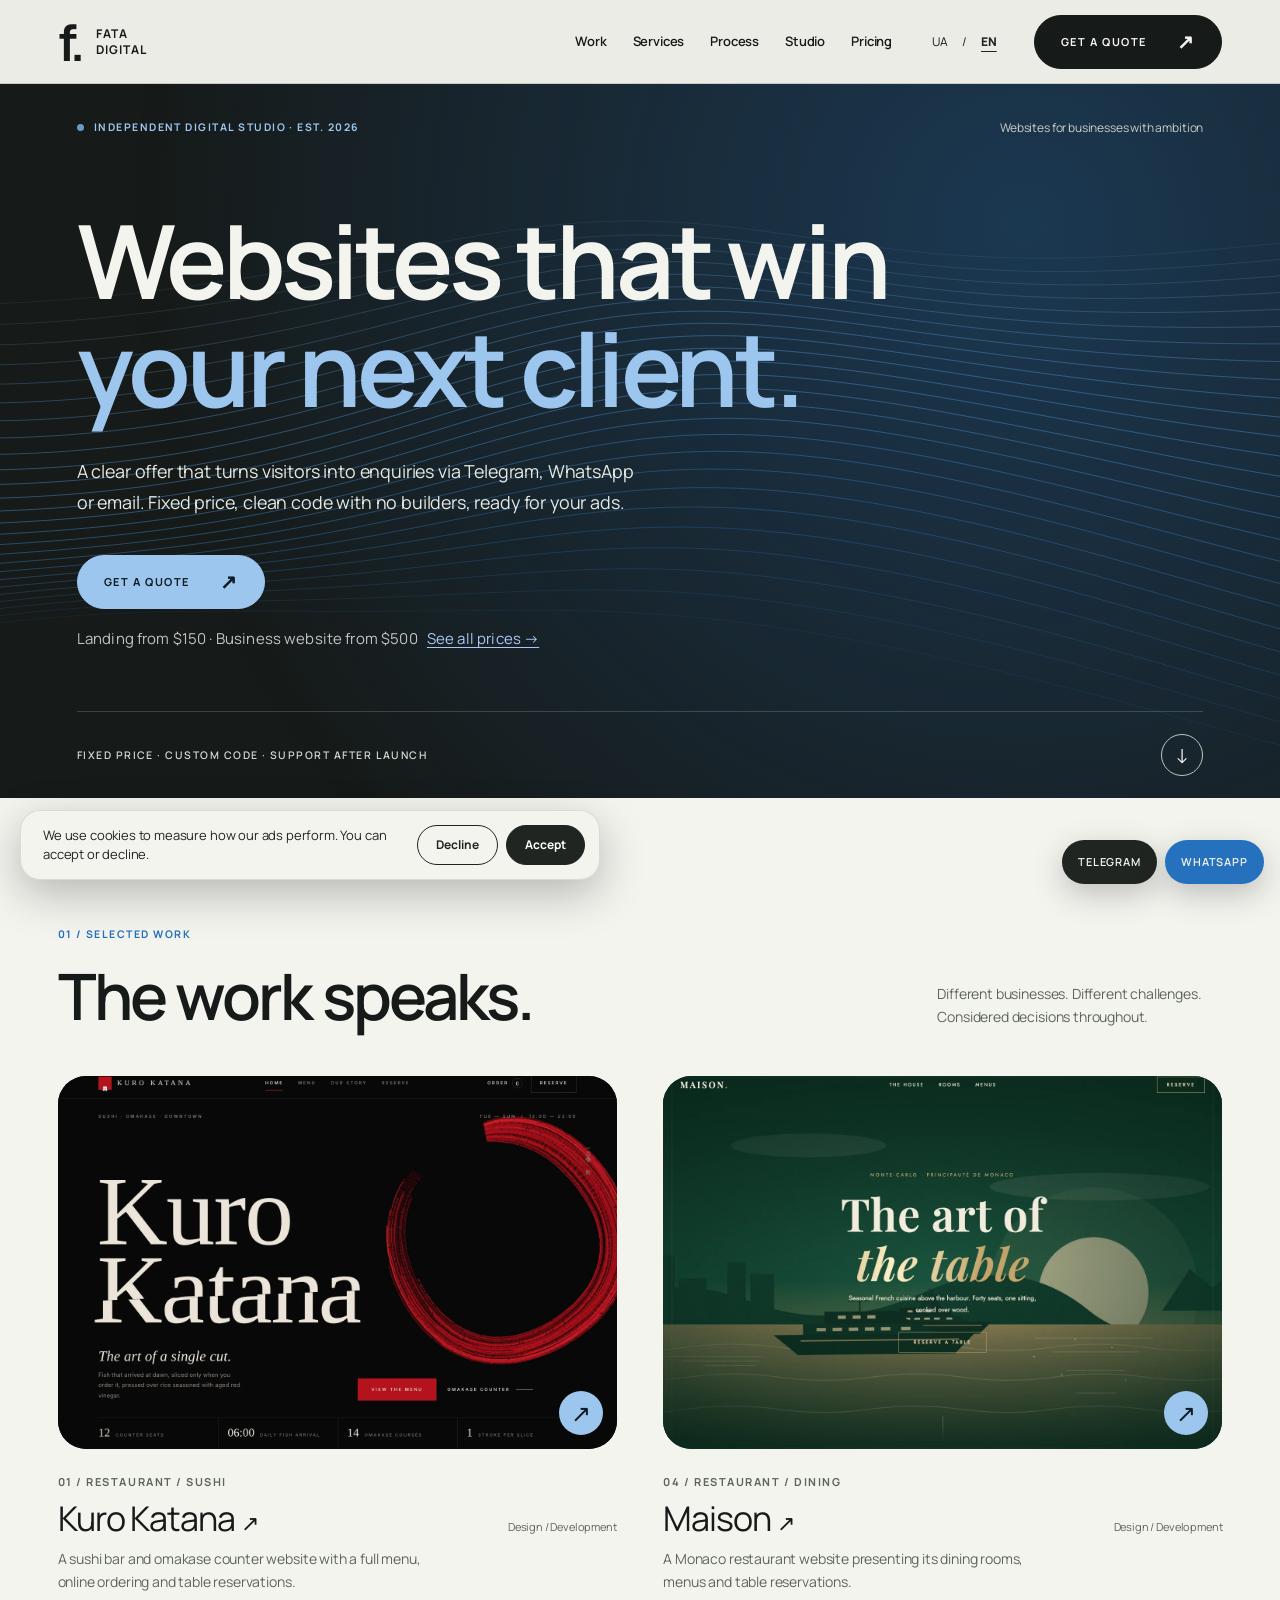
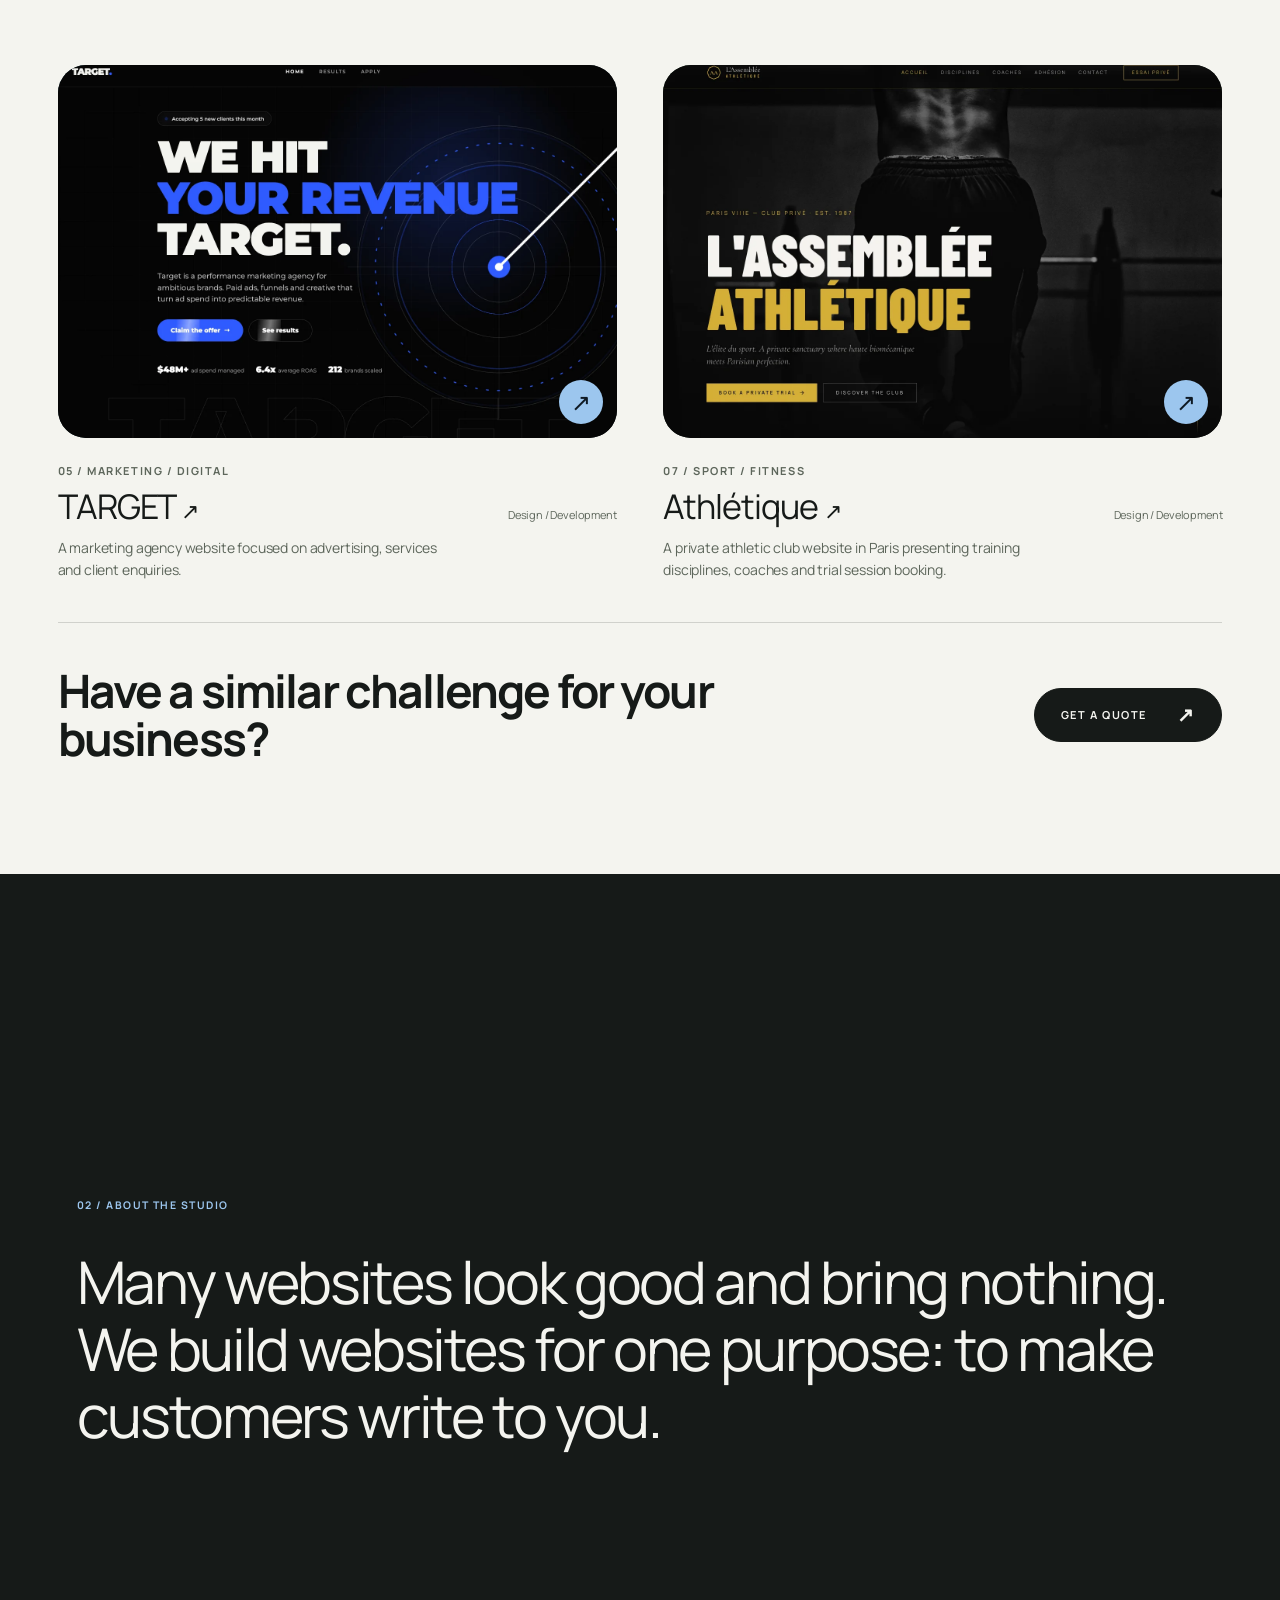
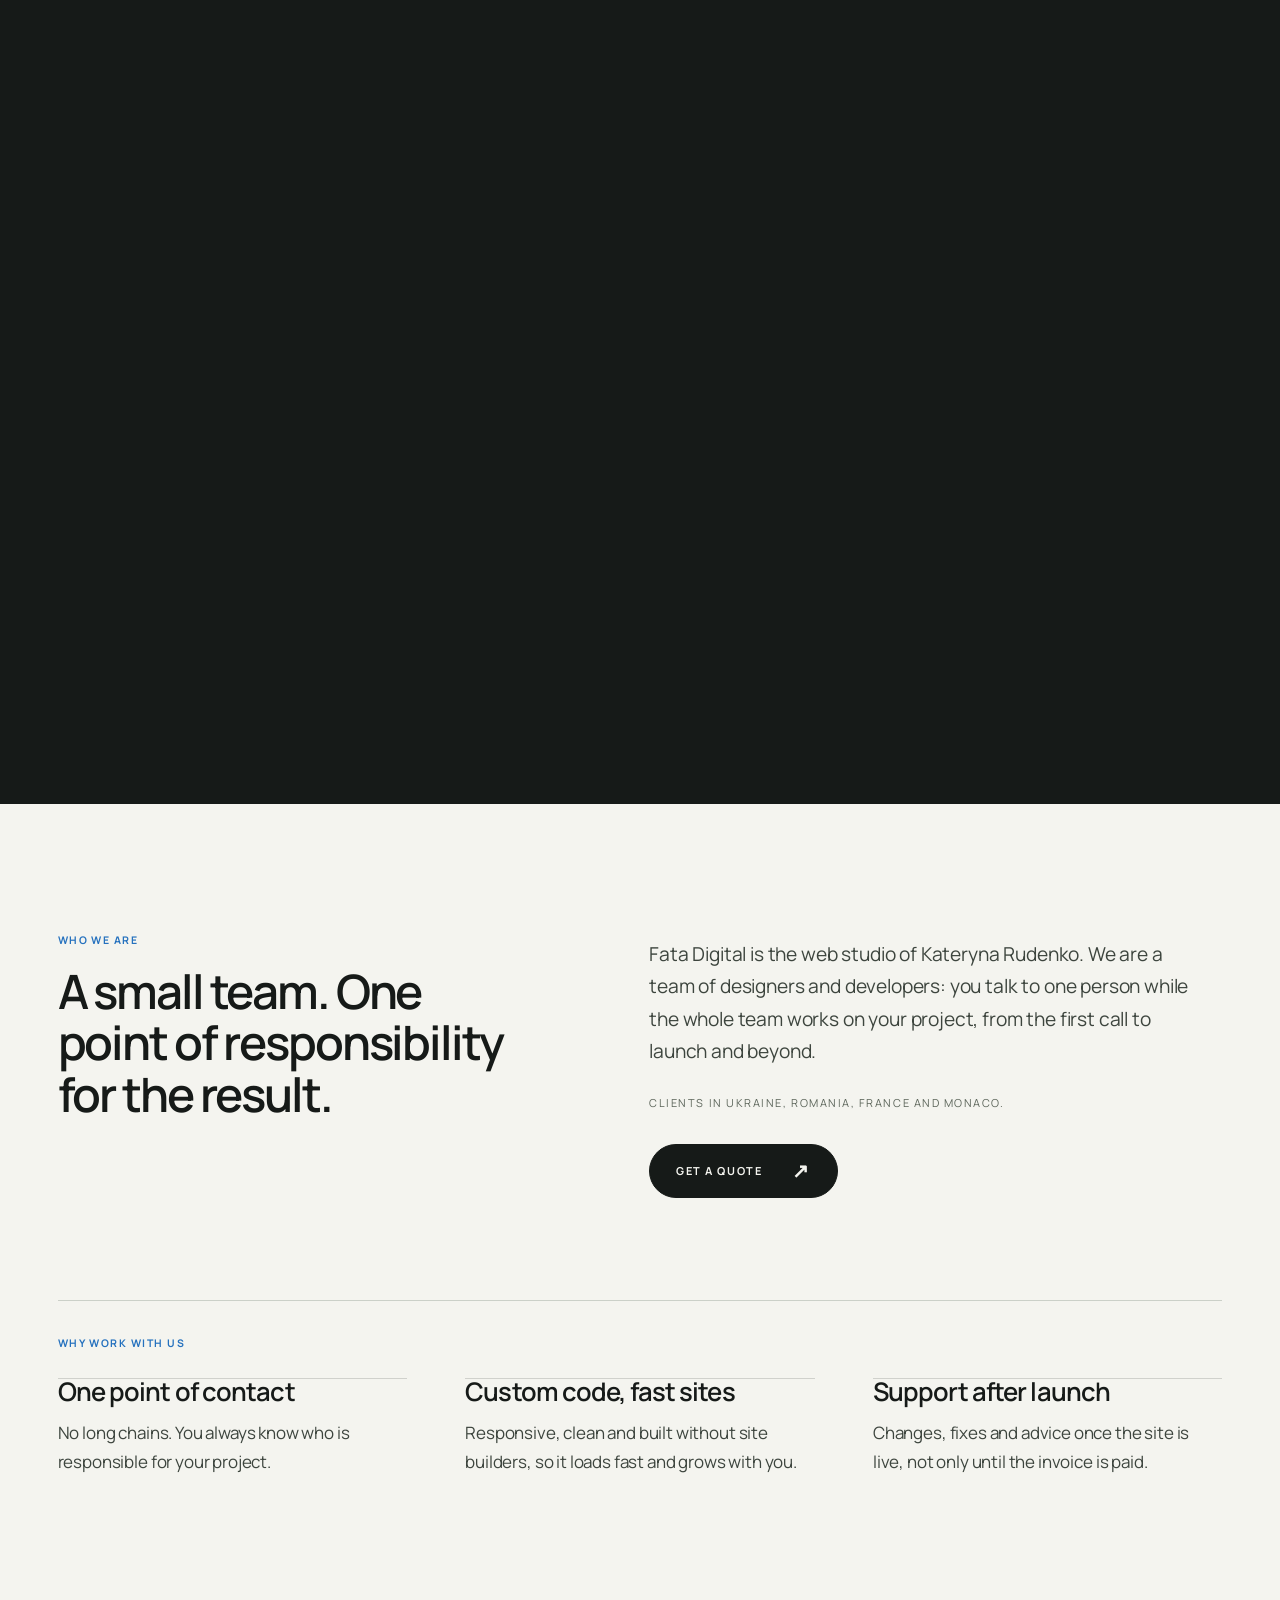
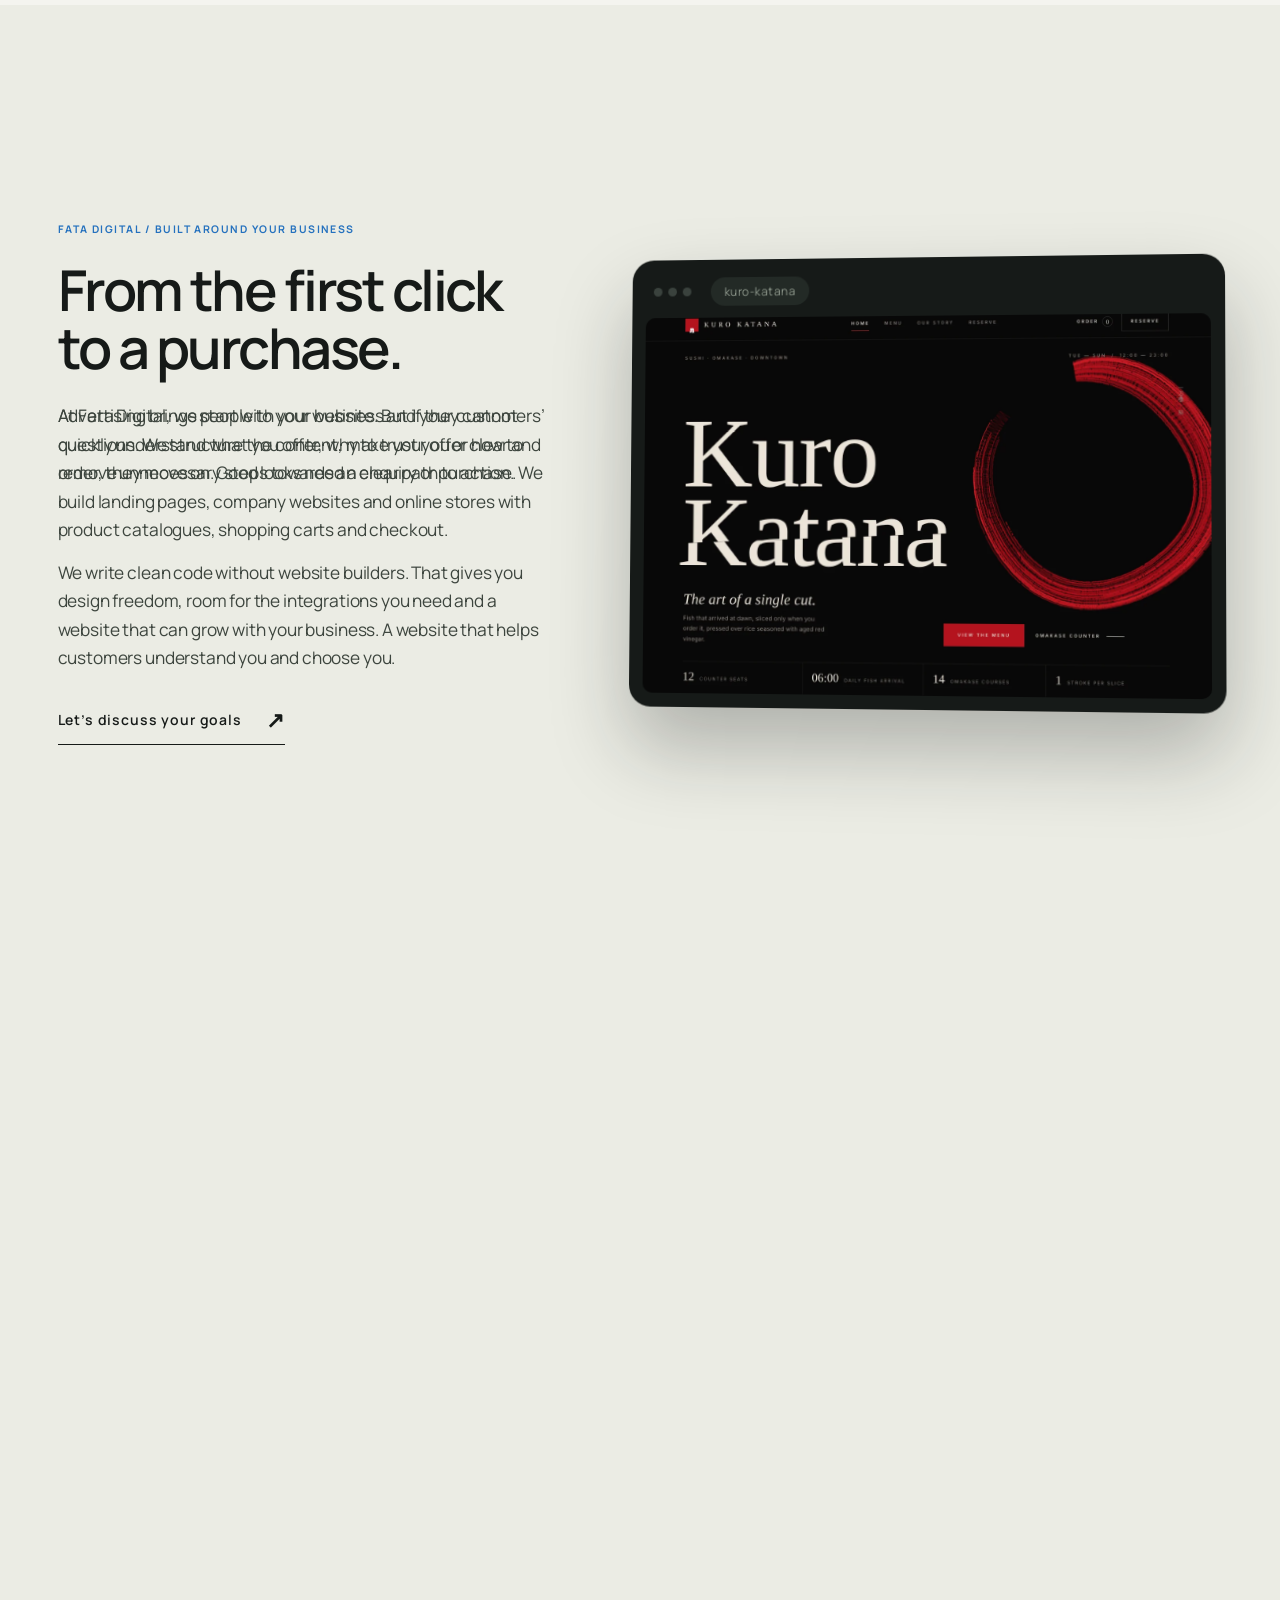
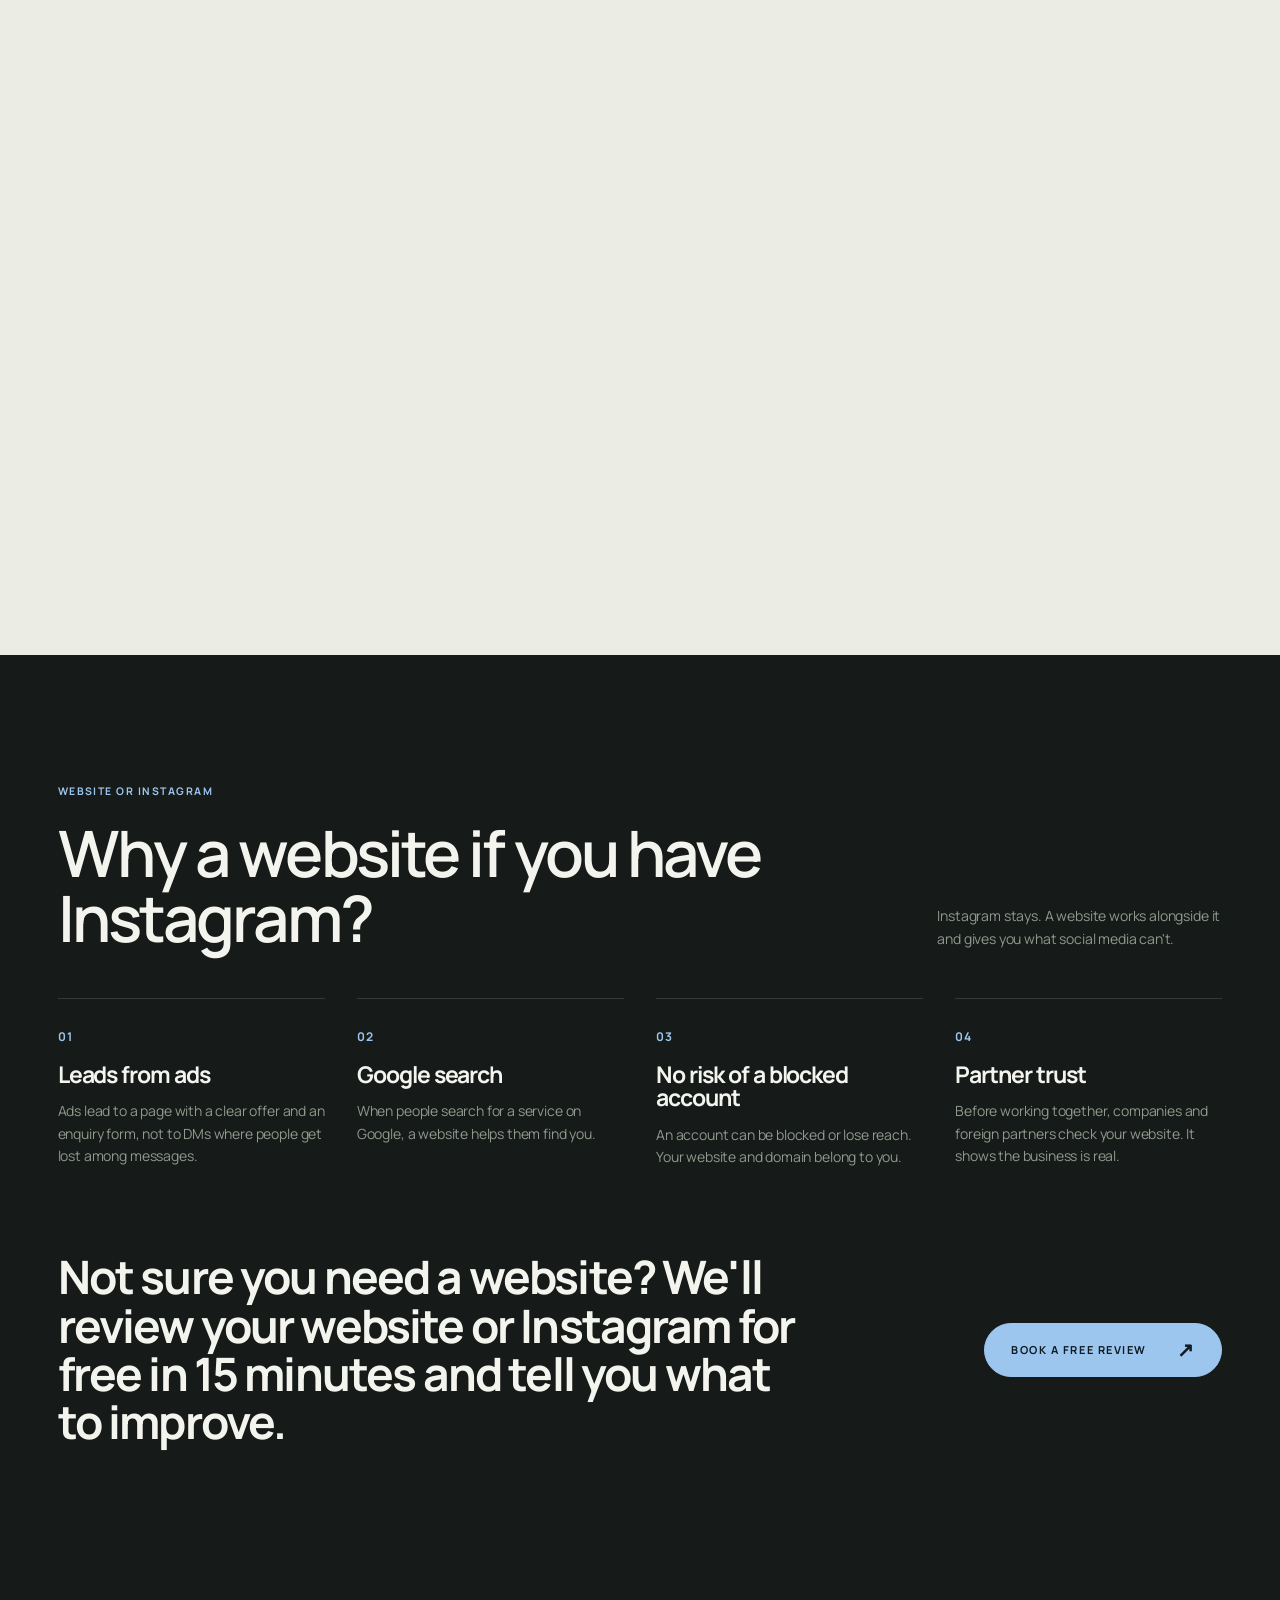
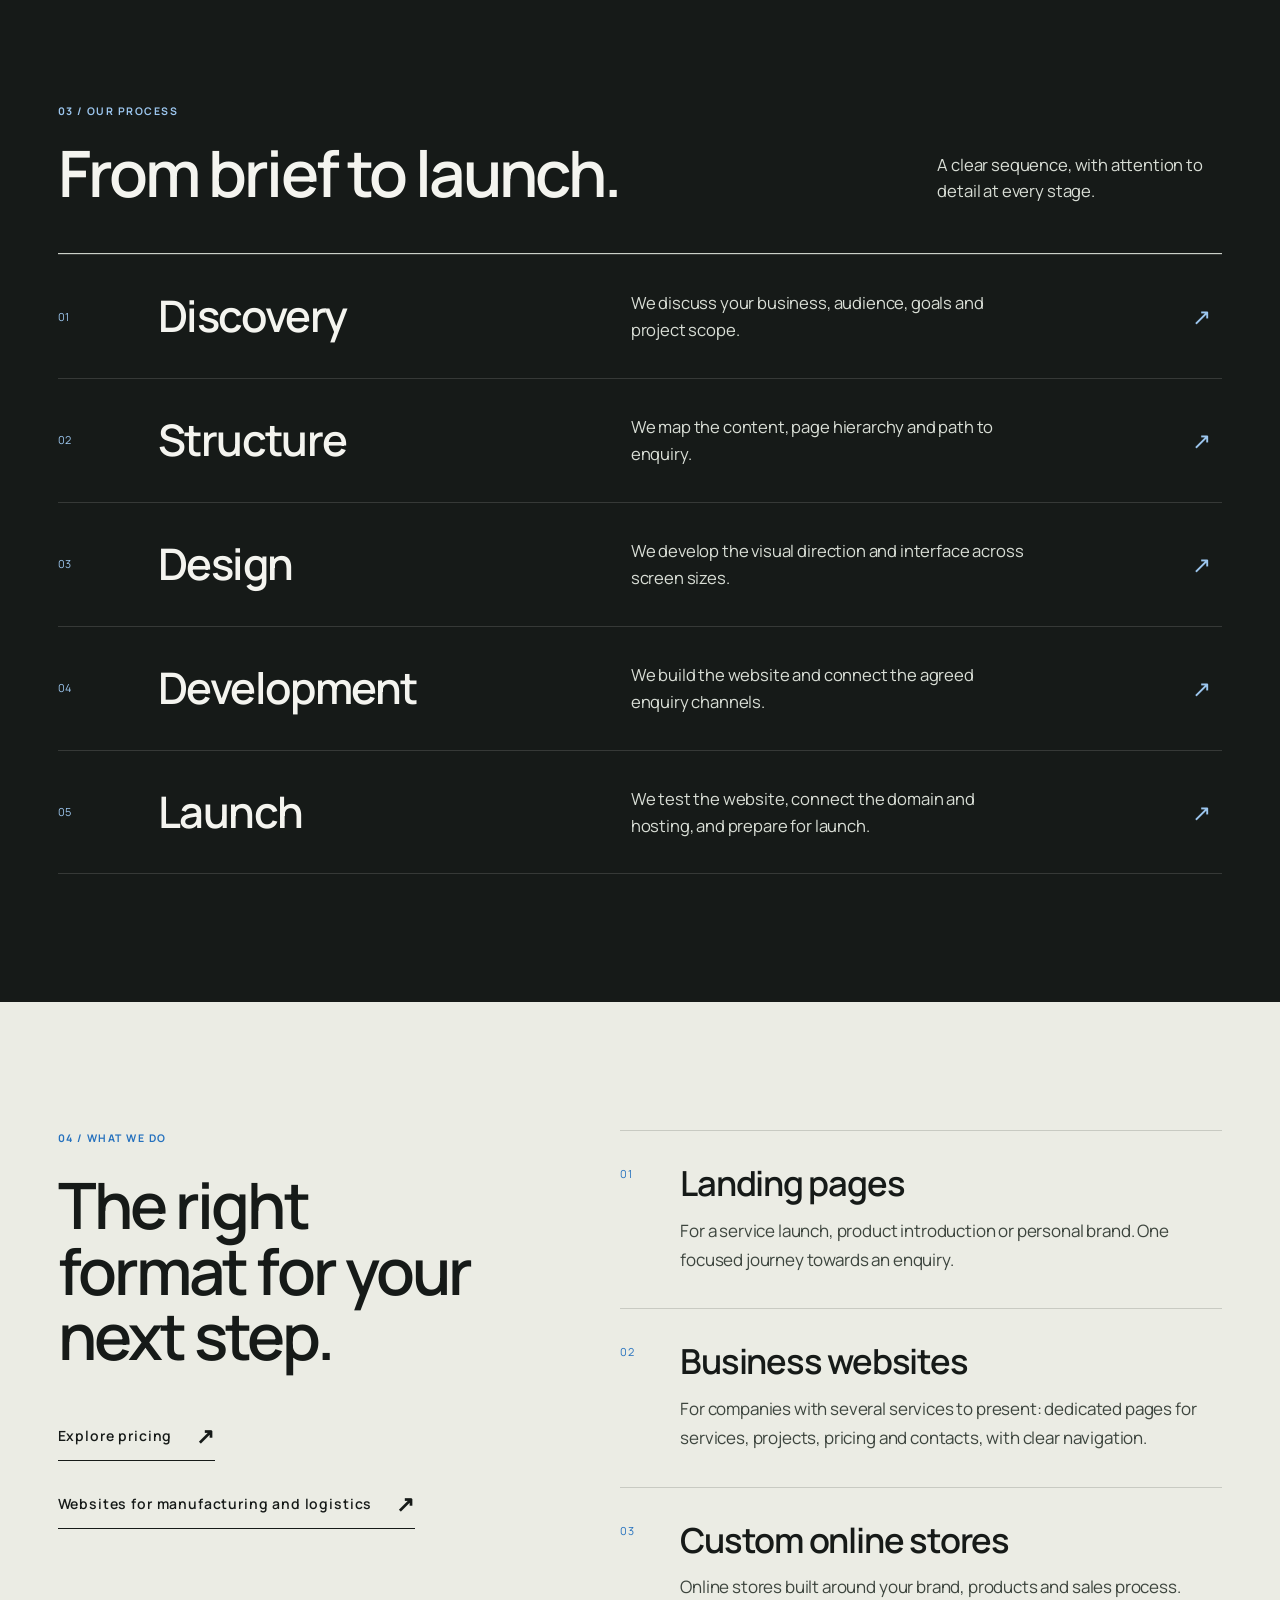
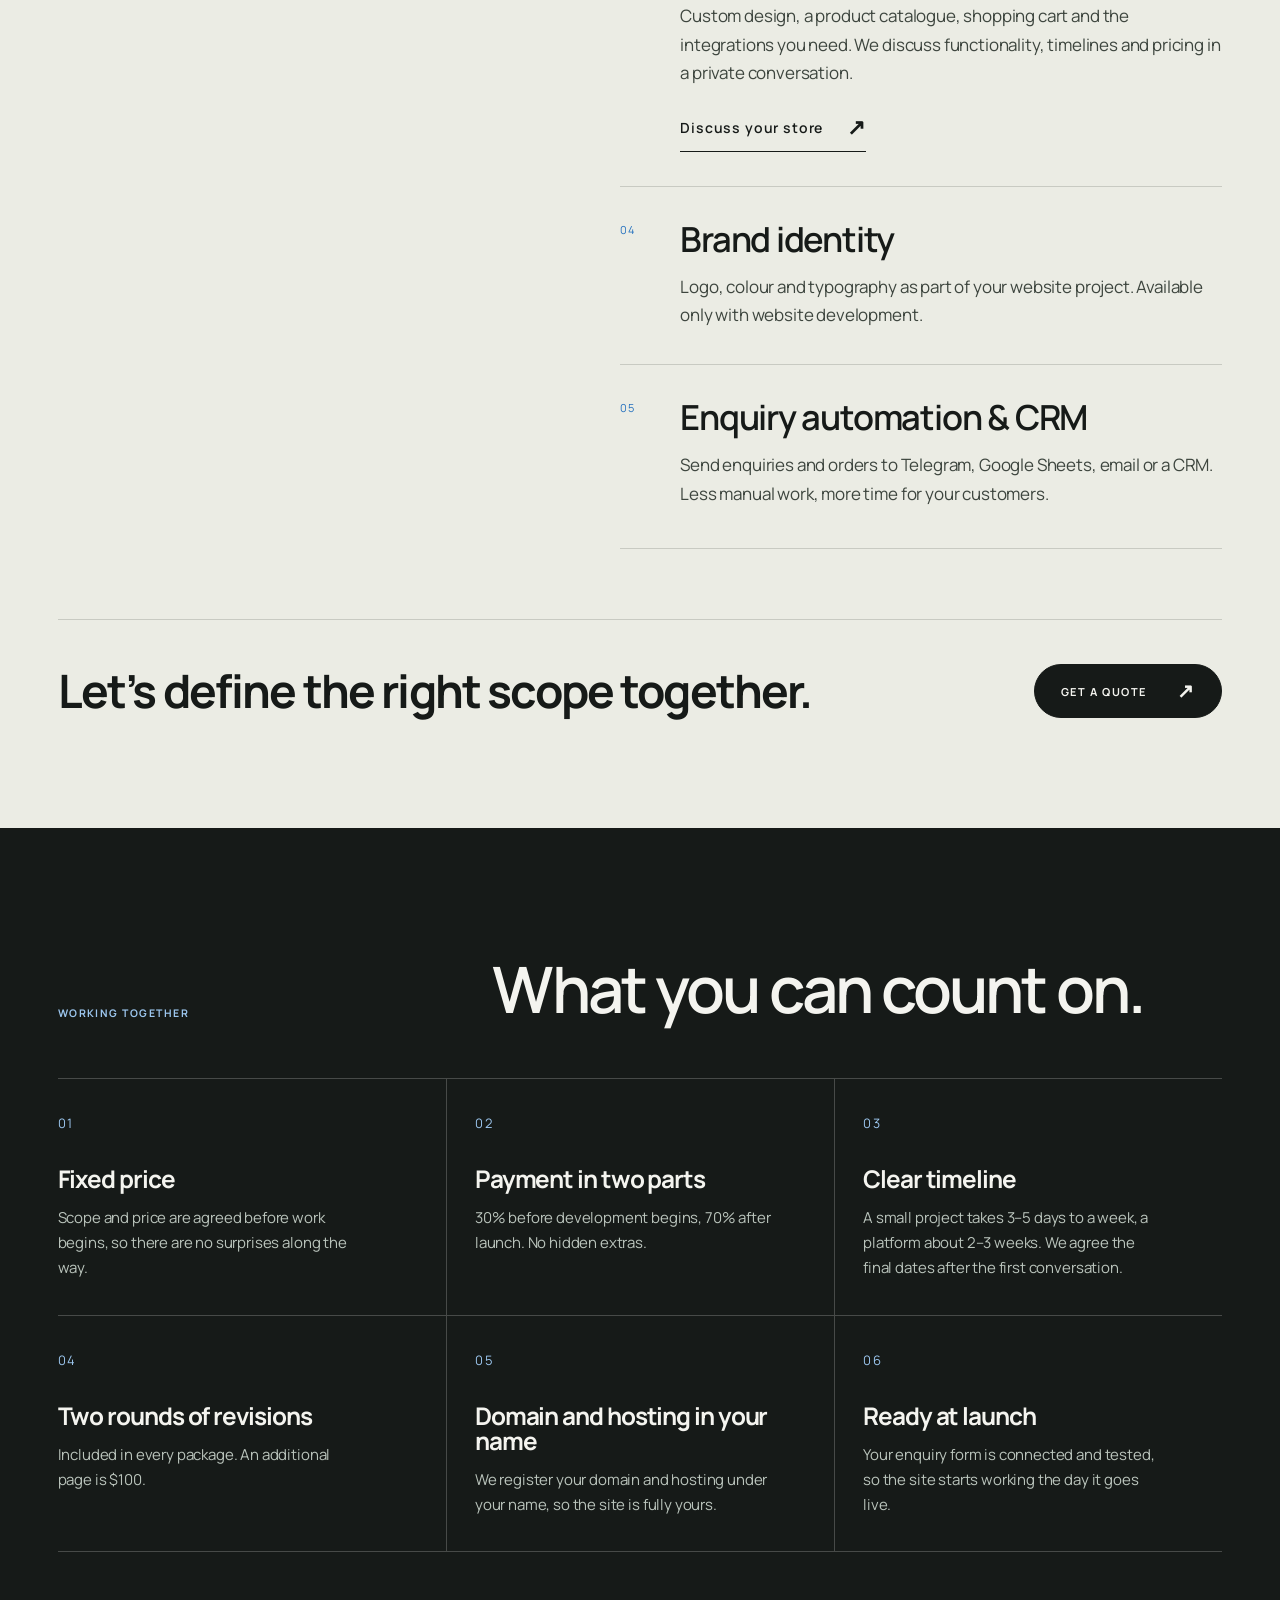
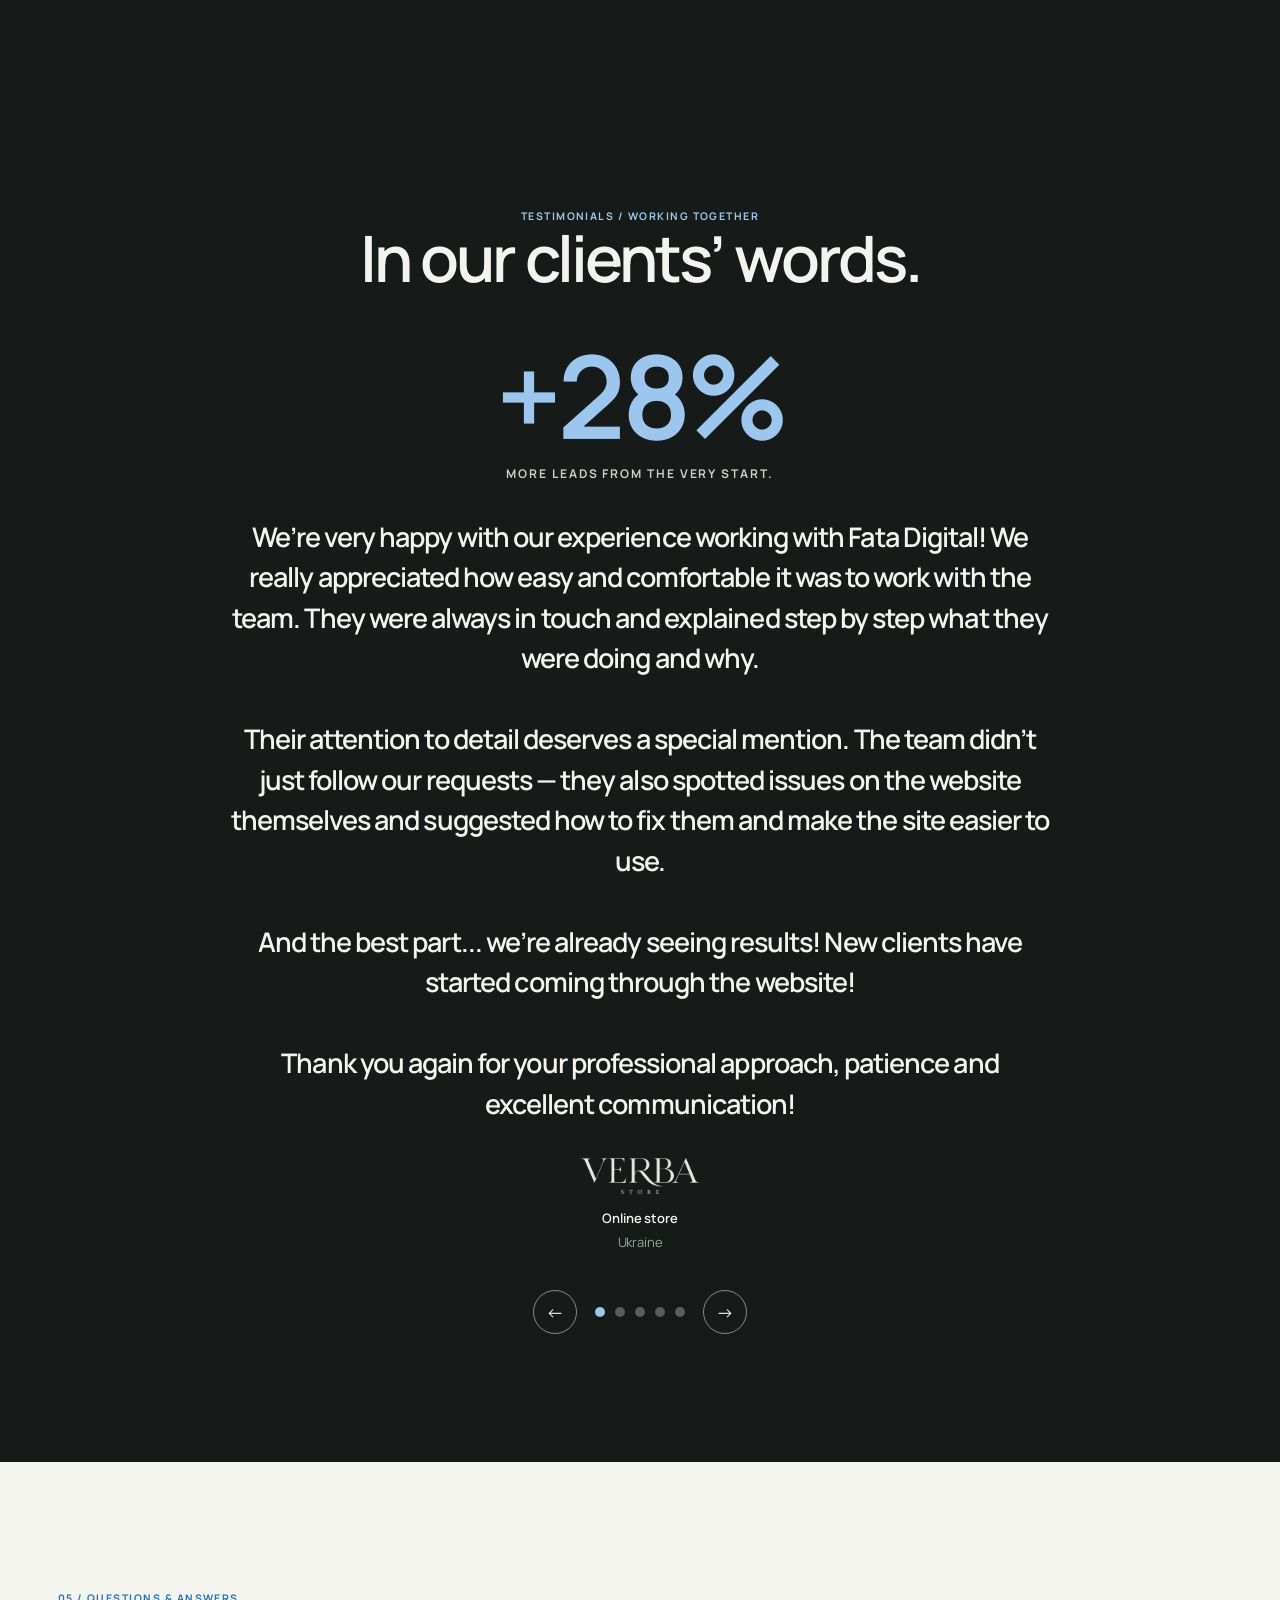
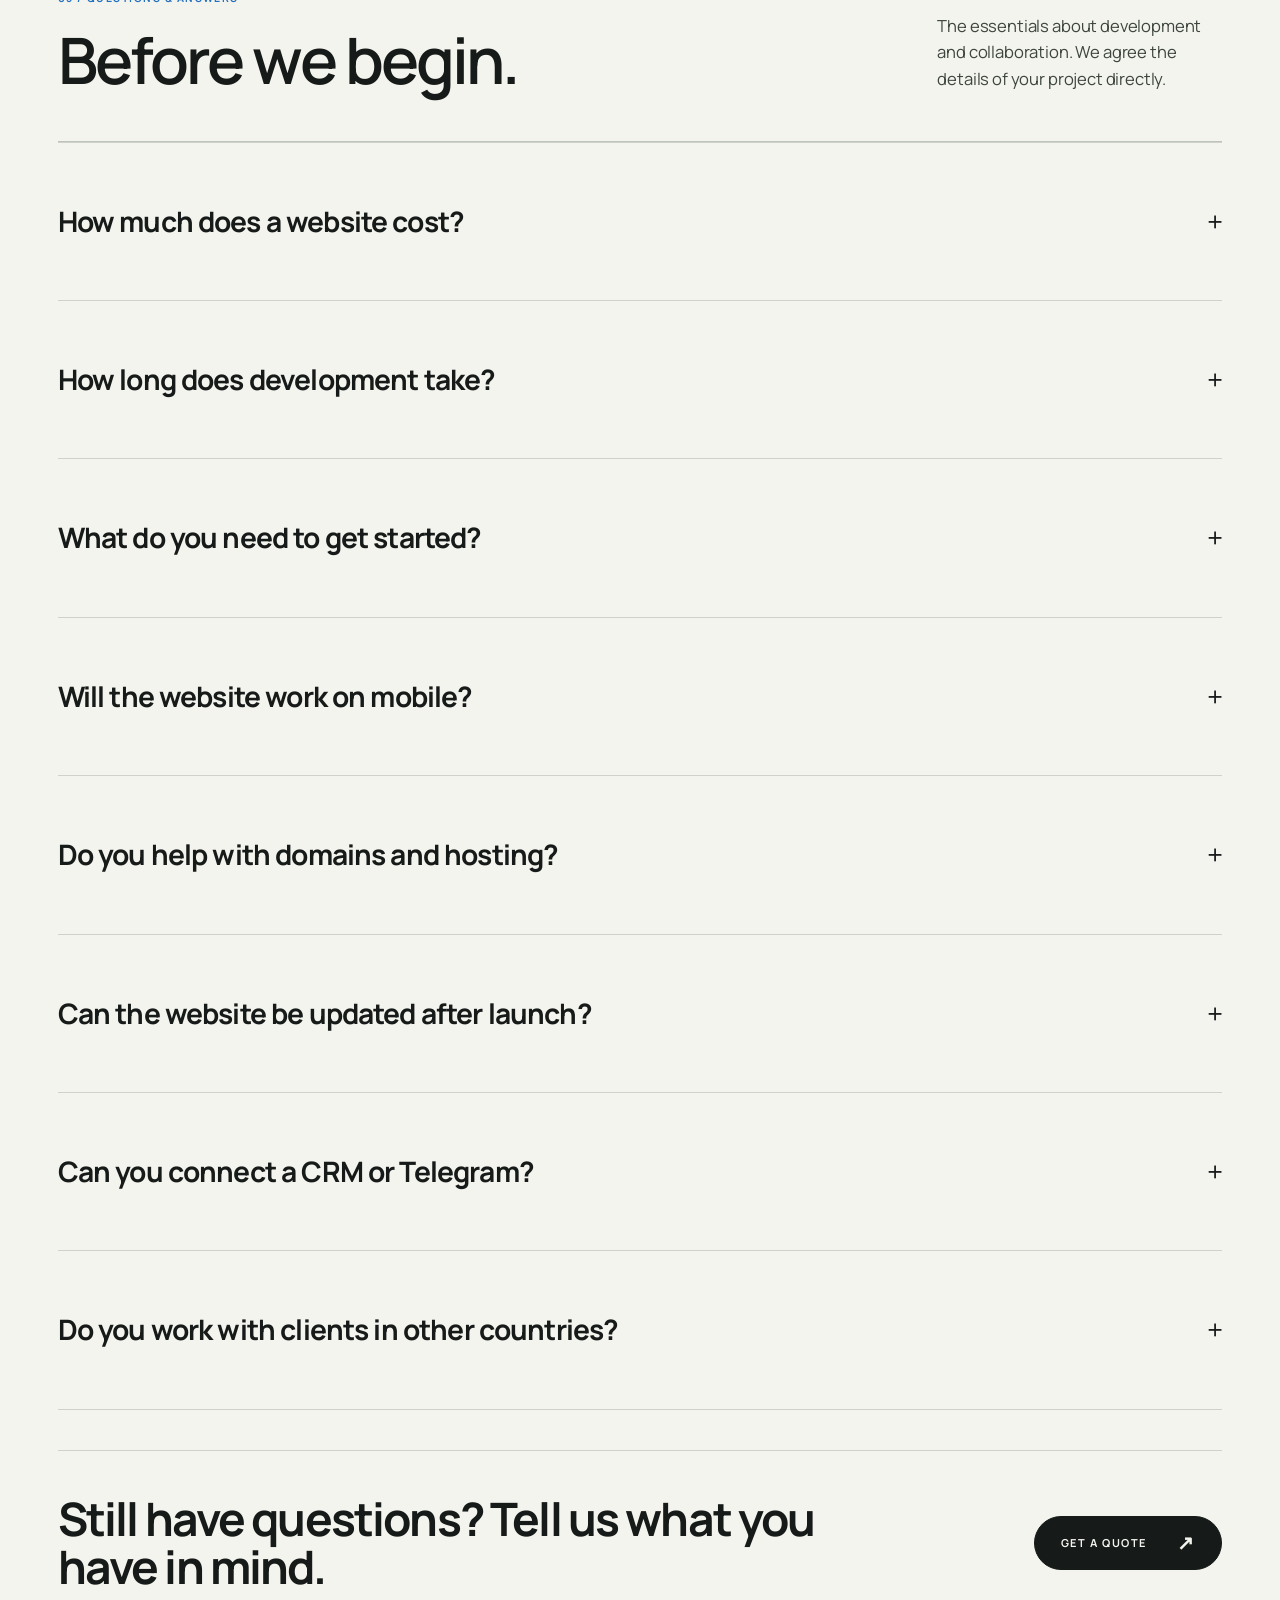
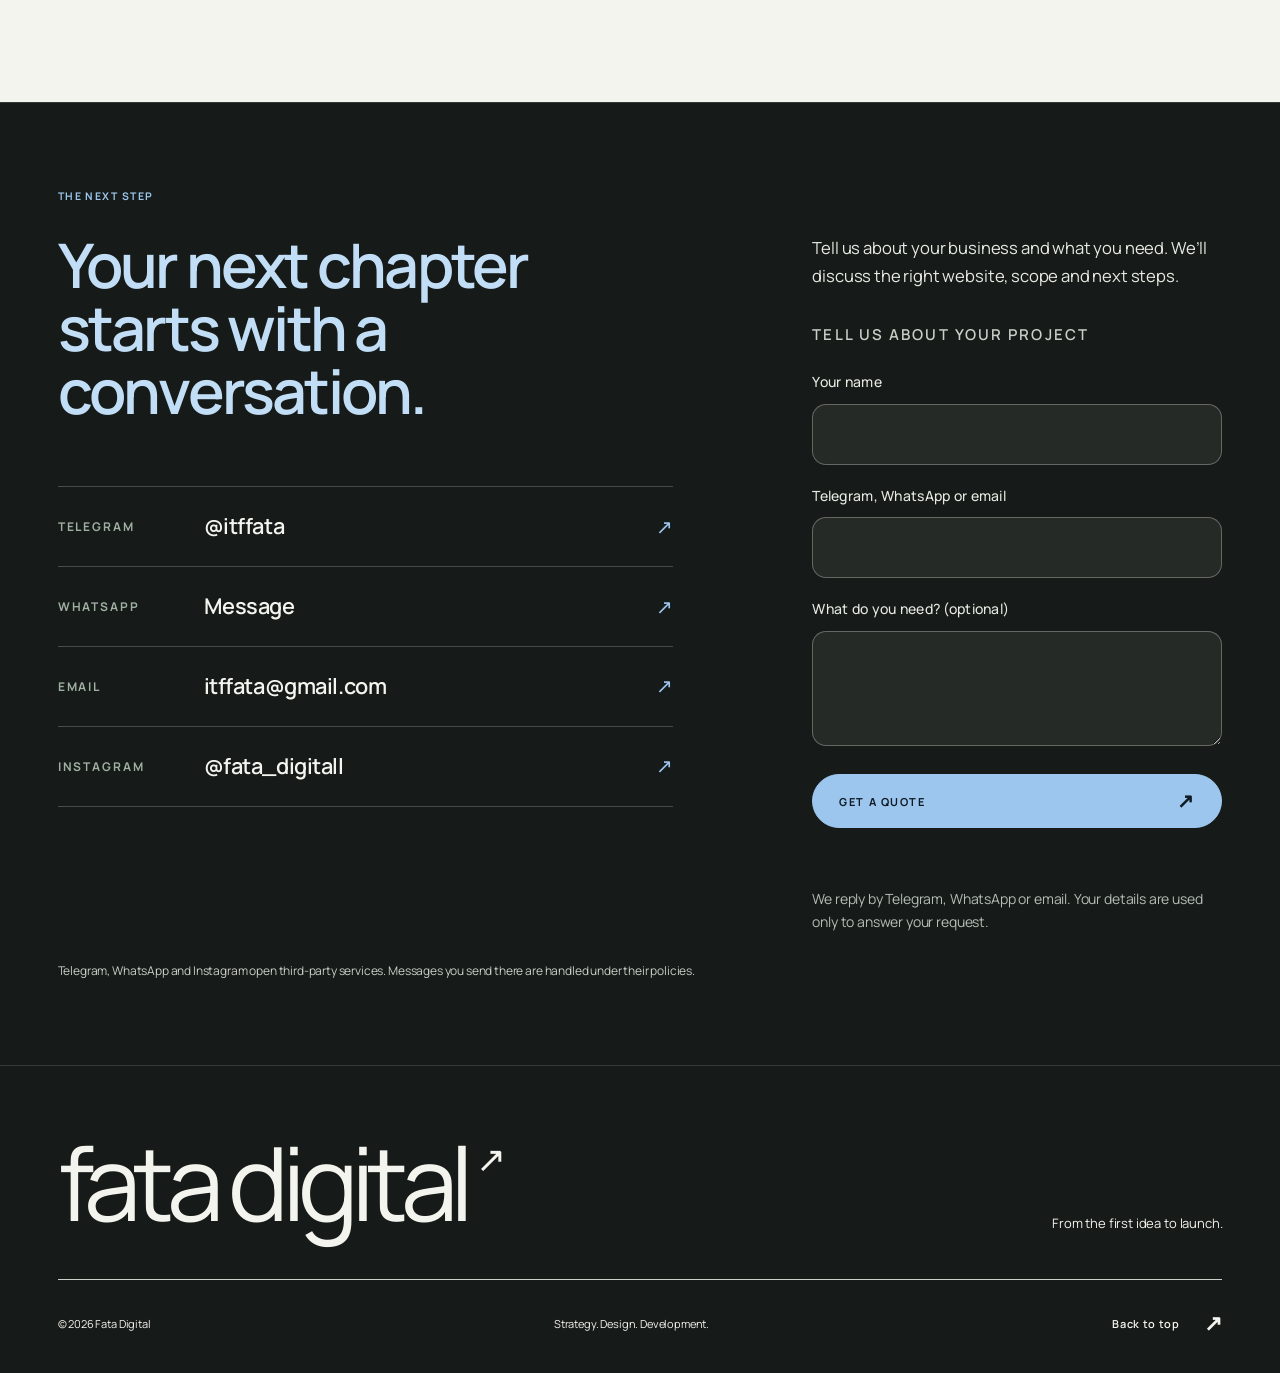
==== commit f46f3724: "Add B2B page, "why a website" block, free review offer; payment 30/70 Co-Authored-By: Claude Sonnet " ====
--- a/index.html
+++ b/index.html
@@ -10,7 +10,7 @@
 
   gtag('config', 'AW-18498293585');
 </script>
-<meta charset="utf-8"><meta name="viewport" content="width=device-width, initial-scale=1"><meta name="theme-color" content="#f4f4ef"><title>Fata Digital — Web Design &amp; Development Studio</title><meta name="description" content="Websites that make your business clear, compelling and easy to choose. Strategy, design, development and launch by Fata Digital."><link rel="canonical" href="https://fatadigital.online/"><meta property="og:type" content="website"><meta property="og:title" content="Fata Digital — Web Design &amp; Development Studio"><meta property="og:description" content="Websites that make your business clear, compelling and easy to choose. Strategy, design, development and launch by Fata Digital."><meta property="og:url" content="https://fatadigital.online/"><meta property="og:image" content="https://fatadigital.online/assets/social.jpg"><meta property="og:locale" content="en_US"><meta name="twitter:card" content="summary_large_image"><link rel="icon" href="assets/favicon.svg" type="image/svg+xml"><link rel="stylesheet" href="styles.css?v=20261029a"><script src="translations.js?v=20261029a" defer></script><script src="script.js?v=20261029a" defer></script><link rel="alternate" hreflang="uk" href="https://fatadigital.online/uk/"><link rel="alternate" hreflang="en" href="https://fatadigital.online/"><link rel="alternate" hreflang="x-default" href="https://fatadigital.online/"><script type="application/ld+json">{"@context": "https://schema.org", "@type": "ProfessionalService", "name": "Fata Digital", "url": "https://fatadigital.online/", "description": "Web design and development studio: landing pages and business websites in custom code, fixed price, support after launch.", "founder": {"@type": "Person", "name": "Kateryna Rudenko"}, "areaServed": ["Ukraine", "Romania", "France", "Monaco", "Europe"], "priceRange": "$150–$800", "knowsLanguage": ["uk", "en"], "sameAs": ["https://t.me/itffata"], "makesOffer": [{"@type": "Offer", "name": "Landing page", "priceSpecification": {"@type": "PriceSpecification", "price": 150, "priceCurrency": "USD", "valueAddedTaxIncluded": false, "minPrice": 150}}, {"@type": "Offer", "name": "Business website, up to 5 pages", "priceSpecification": {"@type": "PriceSpecification", "price": 500, "priceCurrency": "USD", "valueAddedTaxIncluded": false, "minPrice": 500}}, {"@type": "Offer", "name": "Pro website, up to 8 pages", "priceSpecification": {"@type": "PriceSpecification", "price": 800, "priceCurrency": "USD", "valueAddedTaxIncluded": false, "minPrice": 800}}]}</script></head><body data-page="home"><a data-i18n="skip" class="skip" href="#main">Skip to content</a><header class="header"><a class="brand" href="index.html" aria-label="Fata Digital"><span class="brand-symbol" aria-hidden="true">f.</span><span>FATA<br>DIGITAL</span></a><nav id="navigation" data-label="nav" aria-label="Main navigation"><a data-i18n="work" href="#works">Work</a><a data-i18n="services" href="#services">Services</a><a data-i18n="process" href="#process">Process</a><a data-i18n="studio" href="#studio">Studio</a><a data-i18n="prices" href="prices.html">Pricing</a><a class="menu-contact" href="#contact" data-i18n="start">Start a project</a></nav><div class="header-tools"><div class="languages" role="group" aria-label="Language" data-label="language"><a href="uk/index.html" data-lang="uk" lang="uk">UA</a><span aria-hidden="true">/</span><a href="index.html" data-lang="en" lang="en" aria-current="page">EN</a></div><a class="button header-cta" href="#contact"><span data-i18n="start" >Start a project</span><span aria-hidden="true">↗</span></a><button class="menu-toggle" type="button" aria-controls="navigation" aria-expanded="false" aria-label="Open menu"><span></span><span></span></button></div></header><main id="main"><section class="hero" id="home"><canvas class="hero-flow" aria-hidden="true"></canvas><div class="hero-top"><p data-i18n="heroeyebrow" class="eyebrow">Independent digital studio · Est. 2026</p><p data-i18n="herotag" class="hero-tag">Websites for businesses with ambition</p></div><div class="hero-grid"><div class="hero-copy"><h1><span data-i18n="hero1" >Websites that bring</span><br><span data-i18n="hero2" class="blue-text">you customers.</span></h1><p data-i18n="herocopy" class="hero-lead">A clear offer that turns visitors into enquiries via Telegram, WhatsApp or email. Fixed price, clean code with no builders, ready for your ads.</p><div class="hero-actions"><a class="button button-dark" href="#contact"><span data-i18n="start" >Get a quote</span><span aria-hidden="true">↗</span></a></div><p class="hero-price"><span data-i18n="heropricing">Landing from $150 · Business website from $500</span> <a href="prices.html" data-i18n="heropricelink">See all prices →</a></p></div><a class="hero-art" href="#works" data-label="viewwork" aria-label="View our work"><span class="art-top">F / D <span aria-hidden="true">↗</span></span><div class="art-screen art-screen-back"><img src="assets/projects/target.webp" width="1440" height="1000" data-alt="target" alt="Website preview: TARGET"></div><div class="art-screen art-screen-front"><img src="assets/projects/athletique.webp" width="1440" height="1000" data-alt="athletique" fetchpriority="high" alt="Website preview: Athlétique"></div><span class="art-bottom"><span data-i18n="art" >Idea. Structure. Execution.</span><span>01 — 07</span></span></a></div><div class="hero-bottom"><p data-i18n="herobottom" >Fixed price · Custom code · Support after launch</p><a href="#works" class="scroll-link" data-label="viewwork" aria-label="View our work">↓</a></div></section><section class="work section" id="works"><div class="section-heading"><div><p data-i18n="selected" class="eyebrow">01 / Selected work</p><h2 data-i18n="worktitle" >The work speaks.</h2></div><p data-i18n="workintro" >Different businesses. Different challenges. Considered decisions throughout.</p></div><div class="project-grid"><article class="project project-kuro"><a class="project-image" data-project="kuro" href="https://work.fatadigital.online/kuro-katana/" target="_blank" rel="noopener noreferrer" aria-label="View Kuro Katana — opens in a new tab"><div class="project-browser" aria-hidden="true"><i></i><i></i><i></i><span>Kuro Katana</span></div><img src="assets/projects/kuro-katana.webp" width="1440" height="1000" loading="lazy" data-alt="kuro" alt="Website preview: Kuro Katana"><span class="project-open" aria-hidden="true">↗</span></a><div class="project-meta"><div><p class="eyebrow">01 / <span data-i18n="cat_kuro" >Restaurant / Sushi</span></p><h3><a href="https://work.fatadigital.online/kuro-katana/" target="_blank" rel="noopener noreferrer">Kuro Katana <span aria-hidden="true">↗</span></a></h3></div><p data-i18n="web" class="project-service">Design / Development</p></div><p data-i18n="desc_kuro" class="project-description">A sushi bar and omakase counter website with a full menu, online ordering and table reservations.</p></article><article class="project project-mare"><a class="project-image" data-project="mare" href="https://work.fatadigital.online/mare/" target="_blank" rel="noopener noreferrer" aria-label="View MARE — opens in a new tab"><div class="project-browser" aria-hidden="true"><i></i><i></i><i></i><span>MARE</span></div><img src="assets/projects/mare.webp" width="1440" height="1000" loading="lazy" data-alt="mare" alt="Website preview: MARE"><span class="project-open" aria-hidden="true">↗</span></a><div class="project-meta"><div><p class="eyebrow">02 / <span data-i18n="cat_mare" >Logistics / Sea Freight</span></p><h3><a href="https://work.fatadigital.online/mare/" target="_blank" rel="noopener noreferrer">MARE <span aria-hidden="true">↗</span></a></h3></div><p data-i18n="web" class="project-service">Design / Development</p></div><p data-i18n="desc_mare" class="project-description">A sea freight company website presenting its services, fleet and shipping routes.</p></article><article class="project project-safeway"><a class="project-image" data-project="safeway" href="https://safewayua.com" target="_blank" rel="noopener noreferrer" aria-label="View SafeWay UA — opens in a new tab"><div class="project-browser" aria-hidden="true"><i></i><i></i><i></i><span>SafeWay UA</span></div><img src="assets/projects/safeway.webp" width="1440" height="1000" loading="lazy" data-alt="safeway" alt="Website preview: SafeWay UA"><span class="project-open" aria-hidden="true">↗</span></a><div class="project-meta"><div><p class="eyebrow">03 / <span data-i18n="cat_safeway" >Logistics / Services</span></p><h3><a href="https://safewayua.com" target="_blank" rel="noopener noreferrer">SafeWay UA <span aria-hidden="true">↗</span></a></h3></div><p data-i18n="web" class="project-service">Design / Development</p></div><p data-i18n="desc_safeway" class="project-description">A service website for people looking for reliable transport solutions.</p></article><article class="project project-maison"><a class="project-image" data-project="maison" href="https://work.fatadigital.online/maison/" target="_blank" rel="noopener noreferrer" aria-label="View Maison — opens in a new tab"><div class="project-browser" aria-hidden="true"><i></i><i></i><i></i><span>Maison</span></div><img src="assets/projects/maison.webp" width="1440" height="1000" loading="lazy" data-alt="maison" alt="Website preview: Maison"><span class="project-open" aria-hidden="true">↗</span></a><div class="project-meta"><div><p class="eyebrow">04 / <span data-i18n="cat_maison" >Restaurant / Dining</span></p><h3><a href="https://work.fatadigital.online/maison/" target="_blank" rel="noopener noreferrer">Maison <span aria-hidden="true">↗</span></a></h3></div><p data-i18n="web" class="project-service">Design / Development</p></div><p data-i18n="desc_maison" class="project-description">A Monaco restaurant website presenting its dining rooms, menus and table reservations.</p></article><article class="project project-target"><a class="project-image" data-project="target" href="https://work.fatadigital.online/target/" target="_blank" rel="noopener noreferrer" aria-label="View TARGET — opens in a new tab"><div class="project-browser" aria-hidden="true"><i></i><i></i><i></i><span>TARGET</span></div><img src="assets/projects/target.webp" width="1440" height="1000" loading="lazy" data-alt="target" alt="Website preview: TARGET"><span class="project-open" aria-hidden="true">↗</span></a><div class="project-meta"><div><p class="eyebrow">05 / <span data-i18n="cat_target" >Marketing / Digital</span></p><h3><a href="https://work.fatadigital.online/target/" target="_blank" rel="noopener noreferrer">TARGET <span aria-hidden="true">↗</span></a></h3></div><p data-i18n="web" class="project-service">Design / Development</p></div><p data-i18n="desc_target" class="project-description">A marketing agency website focused on advertising, services and client enquiries.</p></article><article class="project project-metalpro"><a class="project-image" data-project="metalpro" href="https://metalpro.in.ua/" target="_blank" rel="noopener noreferrer" aria-label="View MetalPro — opens in a new tab"><div class="project-browser" aria-hidden="true"><i></i><i></i><i></i><span>MetalPro</span></div><img src="assets/projects/metalpro.webp" width="1440" height="1000" loading="lazy" data-alt="metalpro" alt="Website preview: MetalPro"><span class="project-open" aria-hidden="true">↗</span></a><div class="project-meta"><div><p class="eyebrow">06 / <span data-i18n="cat_metalpro" >Manufacturing / Metalwork</span></p><h3><a href="https://metalpro.in.ua/" target="_blank" rel="noopener noreferrer">MetalPro <span aria-hidden="true">↗</span></a></h3></div><p data-i18n="web" class="project-service">Design / Development</p></div><p data-i18n="desc_metalpro" class="project-description">A gates, fences and canopies manufacturer’s website with services, completed projects and an enquiry form.</p></article><article class="project project-athletique"><a class="project-image" data-project="athletique" href="https://work.fatadigital.online/Athl-tique/" target="_blank" rel="noopener noreferrer" aria-label="View Athlétique — opens in a new tab"><div class="project-browser" aria-hidden="true"><i></i><i></i><i></i><span>Athlétique</span></div><img src="assets/projects/athletique.webp" width="1440" height="1000" loading="lazy" data-alt="athletique" alt="Website preview: Athlétique"><span class="project-open" aria-hidden="true">↗</span></a><div class="project-meta"><div><p class="eyebrow">07 / <span data-i18n="cat_athletique" >Sport / Fitness</span></p><h3><a href="https://work.fatadigital.online/Athl-tique/" target="_blank" rel="noopener noreferrer">Athlétique <span aria-hidden="true">↗</span></a></h3></div><p data-i18n="web" class="project-service">Design / Development</p></div><p data-i18n="desc_athletique" class="project-description">A private athletic club website in Paris presenting training disciplines, coaches and trial session booking.</p></article></div><div class="section-cta"><p data-i18n="ctawork">Have a similar challenge for your business?</p><a class="button button-dark" href="#contact"><span data-i18n="start">Get a quote</span><span aria-hidden="true">↗</span></a></div></section><section class="studio section karaoke-sec" id="studio"><div class="karaoke-pin"><p data-i18n="studiolabel" class="eyebrow">02 / About the studio</p><p class="karaoke" id="karaoke" aria-label="">Багато сайтів гарні й нічого не приносять. Ми будуємо сайти з однією метою: щоб клієнти вам писали.</p></div></section><section class="founder section" id="founder"><div class="founder-grid founder-text"><div class="founder-copy"><div class="f-left"><p data-i18n="founderlabel" class="eyebrow">Who we are</p><h2 data-i18n="foundertitle">A small team. One point of responsibility for the result.</h2></div><div class="f-right"><p data-i18n="foundercopy" class="large-copy">Fata Digital is the web studio of Kateryna Rudenko. We are a team of designers and developers: you talk to one person while the whole team works on your project, from the first call to launch and beyond.</p><p data-i18n="founderclients" class="founder-clients">Clients in Ukraine, Romania, France and Monaco.</p><div class="founder-actions"><a class="button button-dark" href="https://t.me/itffata"><span data-i18n="start">Get a quote</span><span aria-hidden="true">↗</span></a></div></div></div></div><div class="why"><p data-i18n="whylabel" class="eyebrow">Why work with us</p><div class="why-grid"><article><h3 data-i18n="why0">One point of contact</h3><p data-i18n="whyc0">No long chains. You always know who is responsible for your project.</p></article><article><h3 data-i18n="why1">Custom code, fast sites</h3><p data-i18n="whyc1">Responsive, clean and built without site builders, so it loads fast and grows with you.</p></article><article><h3 data-i18n="why2">Support after launch</h3><p data-i18n="whyc2">Changes, fixes and advice once the site is live, not only until the invoice is paid.</p></article></div></div></section><section class="feature section feature-scroll"><div class="fs-pin"><div class="feature-copy"><p data-i18n="focus" class="eyebrow">Fata Digital / Built around your business</p><h2 data-i18n="focustitle">From the first click to a purchase.</h2><div class="fc-steps"><div class="fc-step on"><p data-i18n="focuscopy">Advertising brings people to your website. But if they cannot quickly understand what you offer, why to trust you or how to order, they move on. Good looks need a clear path to action.</p></div><div class="fc-step"><p data-i18n="focusbuild">At Fata Digital, we start with your business and your customers’ questions. We structure the content, make your offer clear and remove unnecessary steps towards an enquiry or purchase. We build landing pages, company websites and online stores with product catalogues, shopping carts and checkout.</p><p data-i18n="focuscode">We write clean code without website builders. That gives you design freedom, room for the integrations you need and a website that can grow with your business. A website that helps customers understand you and choose you.</p><a class="text-link" href="#contact"><span data-i18n="focuscta">Let’s discuss your goals</span><span aria-hidden="true">↗</span></a></div></div></div><div class="feature-visual fv2"><div class="fv-sticky"><div class="fv-frame"><div class="fv-bar"><i></i><i></i><i></i><span class="fv-url" id="fv-url">kuro-katana</span></div><div class="fv-stack"><img class="on" src="assets/projects/kuro-katana.webp" alt="Website preview: Kuro Katana" width="1440" height="1000"><img src="assets/projects/maison.webp" alt="Website preview: Maison" width="1440" height="1000" loading="lazy"><img src="assets/projects/athletique.webp" alt="Website preview: Athlétique" width="1440" height="1000" loading="lazy"><img src="assets/projects/target.webp" alt="Website preview: Target" width="1440" height="1000" loading="lazy"></div></div><div class="fv-chip fv-c1" id="fv-c1"><b></b><span></span></div><div class="fv-chip fv-c2" id="fv-c2"><b></b><span></span></div><div class="fv-dots" id="fv-dots"><i class="on"></i><i></i><i></i><i></i></div></div></div></div></section><section class="section process" id="process"><div class="section-heading"><div><p data-i18n="processlabel" class="eyebrow">03 / Our process</p><h2 data-i18n="processtitle" >From brief to launch.</h2></div><p data-i18n="processintro" >A clear sequence, with attention to detail at every stage.</p></div><div class="process-list"><article><span class="index">01</span><h3 data-i18n="p0" >Discovery</h3><p data-i18n="pc0" >We discuss your business, audience, goals and project scope.</p><span aria-hidden="true" class="process-plus">↗</span></article><article><span class="index">02</span><h3 data-i18n="p1" >Structure</h3><p data-i18n="pc1" >We map the content, page hierarchy and path to enquiry.</p><span aria-hidden="true" class="process-plus">↗</span></article><article><span class="index">03</span><h3 data-i18n="p2" >Design</h3><p data-i18n="pc2" >We develop the visual direction and interface across screen sizes.</p><span aria-hidden="true" class="process-plus">↗</span></article><article><span class="index">04</span><h3 data-i18n="p3" >Development</h3><p data-i18n="pc3" >We build the website and connect the agreed enquiry channels.</p><span aria-hidden="true" class="process-plus">↗</span></article><article><span class="index">05</span><h3 data-i18n="p4" >Launch</h3><p data-i18n="pc4" >We test the website, connect the domain and hosting, and prepare for launch.</p><span aria-hidden="true" class="process-plus">↗</span></article></div></section><section class="services section" id="services"><div class="services-intro"><div class="si-in"><p data-i18n="serviceslabel" class="eyebrow">04 / What we do</p><h2 data-i18n="servicestitle" >The right format for your next step.</h2><a class="text-link" href="prices.html"><span data-i18n="seeprices" >Explore pricing</span><span aria-hidden="true">↗</span></a></div></div><div class="services-list"><article><span class="index">01</span><div><h3 data-i18n="s0" >Landing pages</h3><p data-i18n="sc0" >For a service launch, product introduction or personal brand. One focused journey towards an enquiry.</p></div></article><article><span class="index">02</span><div><h3 data-i18n="s1" >Business websites</h3><p data-i18n="sc1" >For companies with several services to present: dedicated pages for services, projects, pricing and contacts, with clear navigation.</p></div></article><article><span class="index">03</span><div><h3 data-i18n="storetitle">Custom online stores</h3><p data-i18n="storecopy">Online stores built around your brand, products and sales process. Custom design, a product catalogue, shopping cart and the integrations you need. We discuss functionality, timelines and pricing in a private conversation.</p><p><a class="text-link" href="https://t.me/itffata" target="_blank" rel="noopener noreferrer"><span data-i18n="storecta">Discuss your store</span><span aria-hidden="true">↗</span></a></p></div></article><article><span class="index">04</span><div><h3 data-i18n="s2" >Brand identity</h3><p data-i18n="sc2" >Logo, colour and typography as part of your website project. Available only with website development.</p></div></article><article><span class="index">05</span><div><h3 data-i18n="s3" >Enquiry automation &amp; CRM</h3><p data-i18n="sc3" >Send enquiries and orders to Telegram, Google Sheets, email or a CRM. Less manual work, more time for your customers.</p></div></article></div><div class="section-cta"><p data-i18n="ctaservices">Let’s define the right scope together.</p><a class="button button-dark" href="#contact"><span data-i18n="start">Get a quote</span><span aria-hidden="true">↗</span></a></div></section><section class="terms section" id="terms"><div class="terms-head"><p data-i18n="termslabel" class="eyebrow">Working together</p><h2 data-i18n="termstitle">What you can count on.</h2></div><div class="terms-grid"><article><span class="index">01</span><h3 data-i18n="terms0">Fixed price</h3><p data-i18n="termsc0">Scope and price are agreed before work begins, so there are no surprises along the way.</p></article><article><span class="index">02</span><h3 data-i18n="terms4">Payment in two parts</h3><p data-i18n="termsc4">50% before development begins, 50% after launch. No hidden extras.</p></article><article><span class="index">03</span><h3 data-i18n="terms1">Clear timeline</h3><p data-i18n="termsc1">A small project takes 3–5 days to a week, a platform about 2–3 weeks. We agree the final dates after the first conversation.</p></article><article><span class="index">04</span><h3 data-i18n="terms2">Two rounds of revisions</h3><p data-i18n="termsc2">Included in every package. An additional page is $100.</p></article><article><span class="index">05</span><h3 data-i18n="terms5">Domain and hosting in your name</h3><p data-i18n="termsc5">We register your domain and hosting under your name, so the site is fully yours.</p></article><article><span class="index">06</span><h3 data-i18n="terms3">Ready at launch</h3><p data-i18n="termsc3">Your enquiry form is connected and tested, so the site starts working the day it goes live.</p></article></div></section><section class="section reviews" id="reviews" aria-labelledby="reviews-title"><div class="rv-head"><p data-i18n="reviewslabel" class="eyebrow">Testimonials / Working together</p><h2 data-i18n="reviewstitle" id="reviews-title">In our clients’ words.</h2></div><div class="rv" id="rv"><div class="rv-stage"><figure class="rv-slide is-on" data-i="0"><div class="rv-stat"><strong data-count="28" data-pre="+" data-suf="%">+28%</strong><span data-i18n="resc0">More leads from the very start.</span></div><blockquote data-i18n="reviewscopy0">We’re very happy with our experience working with Fata Digital! We really appreciated how easy and comfortable it was to work with the team. They were always in touch and explained step by step what they were doing and why.
+<meta charset="utf-8"><meta name="viewport" content="width=device-width, initial-scale=1"><meta name="theme-color" content="#f4f4ef"><title>Fata Digital — Web Design &amp; Development Studio</title><meta name="description" content="Websites that make your business clear, compelling and easy to choose. Strategy, design, development and launch by Fata Digital."><link rel="canonical" href="https://fatadigital.online/"><meta property="og:type" content="website"><meta property="og:title" content="Fata Digital — Web Design &amp; Development Studio"><meta property="og:description" content="Websites that make your business clear, compelling and easy to choose. Strategy, design, development and launch by Fata Digital."><meta property="og:url" content="https://fatadigital.online/"><meta property="og:image" content="https://fatadigital.online/assets/social.jpg"><meta property="og:locale" content="en_US"><meta name="twitter:card" content="summary_large_image"><link rel="icon" href="assets/favicon.svg" type="image/svg+xml"><link rel="stylesheet" href="styles.css?v=20261109a"><script src="translations.js?v=20261109a" defer></script><script src="script.js?v=20261109a" defer></script><link rel="alternate" hreflang="uk" href="https://fatadigital.online/uk/"><link rel="alternate" hreflang="en" href="https://fatadigital.online/"><link rel="alternate" hreflang="x-default" href="https://fatadigital.online/"><script type="application/ld+json">{"@context": "https://schema.org", "@type": "ProfessionalService", "name": "Fata Digital", "url": "https://fatadigital.online/", "description": "Web design and development studio: landing pages and business websites in custom code, fixed price, support after launch.", "founder": {"@type": "Person", "name": "Kateryna Rudenko"}, "areaServed": ["Ukraine", "Romania", "France", "Monaco", "Europe"], "priceRange": "$150–$800", "knowsLanguage": ["uk", "en"], "sameAs": ["https://t.me/itffata"], "makesOffer": [{"@type": "Offer", "name": "Landing page", "priceSpecification": {"@type": "PriceSpecification", "price": 150, "priceCurrency": "USD", "valueAddedTaxIncluded": false, "minPrice": 150}}, {"@type": "Offer", "name": "Business website, up to 5 pages", "priceSpecification": {"@type": "PriceSpecification", "price": 500, "priceCurrency": "USD", "valueAddedTaxIncluded": false, "minPrice": 500}}, {"@type": "Offer", "name": "Pro website, up to 8 pages", "priceSpecification": {"@type": "PriceSpecification", "price": 800, "priceCurrency": "USD", "valueAddedTaxIncluded": false, "minPrice": 800}}]}</script></head><body data-page="home"><a data-i18n="skip" class="skip" href="#main">Skip to content</a><header class="header"><a class="brand" href="index.html" aria-label="Fata Digital"><span class="brand-symbol" aria-hidden="true">f.</span><span>FATA<br>DIGITAL</span></a><nav id="navigation" data-label="nav" aria-label="Main navigation"><a data-i18n="work" href="#works">Work</a><a data-i18n="services" href="#services">Services</a><a data-i18n="process" href="#process">Process</a><a data-i18n="studio" href="#studio">Studio</a><a data-i18n="prices" href="prices.html">Pricing</a><a class="menu-contact" href="#contact" data-i18n="start">Start a project</a></nav><div class="header-tools"><div class="languages" role="group" aria-label="Language" data-label="language"><a href="uk/index.html" data-lang="uk" lang="uk">UA</a><span aria-hidden="true">/</span><a href="index.html" data-lang="en" lang="en" aria-current="page">EN</a></div><a class="button header-cta" href="#contact"><span data-i18n="start" >Start a project</span><span aria-hidden="true">↗</span></a><button class="menu-toggle" type="button" aria-controls="navigation" aria-expanded="false" aria-label="Open menu"><span></span><span></span></button></div></header><main id="main"><section class="hero" id="home"><canvas class="hero-flow" aria-hidden="true"></canvas><div class="hero-top"><p data-i18n="heroeyebrow" class="eyebrow">Independent digital studio · Est. 2026</p><p data-i18n="herotag" class="hero-tag">Websites for businesses with ambition</p></div><div class="hero-grid"><div class="hero-copy"><h1><span data-i18n="hero1" >Websites that bring</span><br><span data-i18n="hero2" class="blue-text">you customers.</span></h1><p data-i18n="herocopy" class="hero-lead">A clear offer that turns visitors into enquiries via Telegram, WhatsApp or email. Fixed price, clean code with no builders, ready for your ads.</p><div class="hero-actions"><a class="button button-dark" href="#contact"><span data-i18n="start" >Get a quote</span><span aria-hidden="true">↗</span></a></div><p class="hero-price"><span data-i18n="heropricing">Landing from $150 · Business website from $500</span> <a href="prices.html" data-i18n="heropricelink">See all prices →</a></p></div><a class="hero-art" href="#works" data-label="viewwork" aria-label="View our work"><span class="art-top">F / D <span aria-hidden="true">↗</span></span><div class="art-screen art-screen-back"><img src="assets/projects/target.webp" width="1440" height="1000" data-alt="target" alt="Website preview: TARGET"></div><div class="art-screen art-screen-front"><img src="assets/projects/athletique.webp" width="1440" height="1000" data-alt="athletique" fetchpriority="high" alt="Website preview: Athlétique"></div><span class="art-bottom"><span data-i18n="art" >Idea. Structure. Execution.</span><span>01 — 07</span></span></a></div><div class="hero-bottom"><p data-i18n="herobottom" >Fixed price · Custom code · Support after launch</p><a href="#works" class="scroll-link" data-label="viewwork" aria-label="View our work">↓</a></div></section><section class="work section" id="works"><div class="section-heading"><div><p data-i18n="selected" class="eyebrow">01 / Selected work</p><h2 data-i18n="worktitle" >The work speaks.</h2></div><p data-i18n="workintro" >Different businesses. Different challenges. Considered decisions throughout.</p></div><div class="project-grid"><article class="project project-kuro"><a class="project-image" data-project="kuro" href="https://work.fatadigital.online/kuro-katana/" target="_blank" rel="noopener noreferrer" aria-label="View Kuro Katana — opens in a new tab"><div class="project-browser" aria-hidden="true"><i></i><i></i><i></i><span>Kuro Katana</span></div><img src="assets/projects/kuro-katana.webp" width="1440" height="1000" loading="lazy" data-alt="kuro" alt="Website preview: Kuro Katana"><span class="project-open" aria-hidden="true">↗</span></a><div class="project-meta"><div><p class="eyebrow">01 / <span data-i18n="cat_kuro" >Restaurant / Sushi</span></p><h3><a href="https://work.fatadigital.online/kuro-katana/" target="_blank" rel="noopener noreferrer">Kuro Katana <span aria-hidden="true">↗</span></a></h3></div><p data-i18n="web" class="project-service">Design / Development</p></div><p data-i18n="desc_kuro" class="project-description">A sushi bar and omakase counter website with a full menu, online ordering and table reservations.</p></article><article class="project project-mare"><a class="project-image" data-project="mare" href="https://work.fatadigital.online/mare/" target="_blank" rel="noopener noreferrer" aria-label="View MARE — opens in a new tab"><div class="project-browser" aria-hidden="true"><i></i><i></i><i></i><span>MARE</span></div><img src="assets/projects/mare.webp" width="1440" height="1000" loading="lazy" data-alt="mare" alt="Website preview: MARE"><span class="project-open" aria-hidden="true">↗</span></a><div class="project-meta"><div><p class="eyebrow">02 / <span data-i18n="cat_mare" >Logistics / Sea Freight</span></p><h3><a href="https://work.fatadigital.online/mare/" target="_blank" rel="noopener noreferrer">MARE <span aria-hidden="true">↗</span></a></h3></div><p data-i18n="web" class="project-service">Design / Development</p></div><p data-i18n="desc_mare" class="project-description">A sea freight company website presenting its services, fleet and shipping routes.</p></article><article class="project project-safeway"><a class="project-image" data-project="safeway" href="https://safewayua.com" target="_blank" rel="noopener noreferrer" aria-label="View SafeWay UA — opens in a new tab"><div class="project-browser" aria-hidden="true"><i></i><i></i><i></i><span>SafeWay UA</span></div><img src="assets/projects/safeway.webp" width="1440" height="1000" loading="lazy" data-alt="safeway" alt="Website preview: SafeWay UA"><span class="project-open" aria-hidden="true">↗</span></a><div class="project-meta"><div><p class="eyebrow">03 / <span data-i18n="cat_safeway" >Logistics / Services</span></p><h3><a href="https://safewayua.com" target="_blank" rel="noopener noreferrer">SafeWay UA <span aria-hidden="true">↗</span></a></h3></div><p data-i18n="web" class="project-service">Design / Development</p></div><p data-i18n="desc_safeway" class="project-description">A service website for people looking for reliable transport solutions.</p></article><article class="project project-maison"><a class="project-image" data-project="maison" href="https://work.fatadigital.online/maison/" target="_blank" rel="noopener noreferrer" aria-label="View Maison — opens in a new tab"><div class="project-browser" aria-hidden="true"><i></i><i></i><i></i><span>Maison</span></div><img src="assets/projects/maison.webp" width="1440" height="1000" loading="lazy" data-alt="maison" alt="Website preview: Maison"><span class="project-open" aria-hidden="true">↗</span></a><div class="project-meta"><div><p class="eyebrow">04 / <span data-i18n="cat_maison" >Restaurant / Dining</span></p><h3><a href="https://work.fatadigital.online/maison/" target="_blank" rel="noopener noreferrer">Maison <span aria-hidden="true">↗</span></a></h3></div><p data-i18n="web" class="project-service">Design / Development</p></div><p data-i18n="desc_maison" class="project-description">A Monaco restaurant website presenting its dining rooms, menus and table reservations.</p></article><article class="project project-target"><a class="project-image" data-project="target" href="https://work.fatadigital.online/target/" target="_blank" rel="noopener noreferrer" aria-label="View TARGET — opens in a new tab"><div class="project-browser" aria-hidden="true"><i></i><i></i><i></i><span>TARGET</span></div><img src="assets/projects/target.webp" width="1440" height="1000" loading="lazy" data-alt="target" alt="Website preview: TARGET"><span class="project-open" aria-hidden="true">↗</span></a><div class="project-meta"><div><p class="eyebrow">05 / <span data-i18n="cat_target" >Marketing / Digital</span></p><h3><a href="https://work.fatadigital.online/target/" target="_blank" rel="noopener noreferrer">TARGET <span aria-hidden="true">↗</span></a></h3></div><p data-i18n="web" class="project-service">Design / Development</p></div><p data-i18n="desc_target" class="project-description">A marketing agency website focused on advertising, services and client enquiries.</p></article><article class="project project-metalpro"><a class="project-image" data-project="metalpro" href="https://metalpro.in.ua/" target="_blank" rel="noopener noreferrer" aria-label="View MetalPro — opens in a new tab"><div class="project-browser" aria-hidden="true"><i></i><i></i><i></i><span>MetalPro</span></div><img src="assets/projects/metalpro.webp" width="1440" height="1000" loading="lazy" data-alt="metalpro" alt="Website preview: MetalPro"><span class="project-open" aria-hidden="true">↗</span></a><div class="project-meta"><div><p class="eyebrow">06 / <span data-i18n="cat_metalpro" >Manufacturing / Metalwork</span></p><h3><a href="https://metalpro.in.ua/" target="_blank" rel="noopener noreferrer">MetalPro <span aria-hidden="true">↗</span></a></h3></div><p data-i18n="web" class="project-service">Design / Development</p></div><p data-i18n="desc_metalpro" class="project-description">A gates, fences and canopies manufacturer’s website with services, completed projects and an enquiry form.</p></article><article class="project project-athletique"><a class="project-image" data-project="athletique" href="https://work.fatadigital.online/Athl-tique/" target="_blank" rel="noopener noreferrer" aria-label="View Athlétique — opens in a new tab"><div class="project-browser" aria-hidden="true"><i></i><i></i><i></i><span>Athlétique</span></div><img src="assets/projects/athletique.webp" width="1440" height="1000" loading="lazy" data-alt="athletique" alt="Website preview: Athlétique"><span class="project-open" aria-hidden="true">↗</span></a><div class="project-meta"><div><p class="eyebrow">07 / <span data-i18n="cat_athletique" >Sport / Fitness</span></p><h3><a href="https://work.fatadigital.online/Athl-tique/" target="_blank" rel="noopener noreferrer">Athlétique <span aria-hidden="true">↗</span></a></h3></div><p data-i18n="web" class="project-service">Design / Development</p></div><p data-i18n="desc_athletique" class="project-description">A private athletic club website in Paris presenting training disciplines, coaches and trial session booking.</p></article></div><div class="section-cta"><p data-i18n="ctawork">Have a similar challenge for your business?</p><a class="button button-dark" href="#contact"><span data-i18n="start">Get a quote</span><span aria-hidden="true">↗</span></a></div></section><section class="studio section karaoke-sec" id="studio"><div class="karaoke-pin"><p data-i18n="studiolabel" class="eyebrow">02 / About the studio</p><p class="karaoke" id="karaoke" aria-label="">Багато сайтів гарні й нічого не приносять. Ми будуємо сайти з однією метою: щоб клієнти вам писали.</p></div></section><section class="founder section" id="founder"><div class="founder-grid founder-text"><div class="founder-copy"><div class="f-left"><p data-i18n="founderlabel" class="eyebrow">Who we are</p><h2 data-i18n="foundertitle">A small team. One point of responsibility for the result.</h2></div><div class="f-right"><p data-i18n="foundercopy" class="large-copy">Fata Digital is the web studio of Kateryna Rudenko. We are a team of designers and developers: you talk to one person while the whole team works on your project, from the first call to launch and beyond.</p><p data-i18n="founderclients" class="founder-clients">Clients in Ukraine, Romania, France and Monaco.</p><div class="founder-actions"><a class="button button-dark" href="https://t.me/itffata"><span data-i18n="start">Get a quote</span><span aria-hidden="true">↗</span></a></div></div></div></div><div class="why"><p data-i18n="whylabel" class="eyebrow">Why work with us</p><div class="why-grid"><article><h3 data-i18n="why0">One point of contact</h3><p data-i18n="whyc0">No long chains. You always know who is responsible for your project.</p></article><article><h3 data-i18n="why1">Custom code, fast sites</h3><p data-i18n="whyc1">Responsive, clean and built without site builders, so it loads fast and grows with you.</p></article><article><h3 data-i18n="why2">Support after launch</h3><p data-i18n="whyc2">Changes, fixes and advice once the site is live, not only until the invoice is paid.</p></article></div></div></section><section class="feature section feature-scroll"><div class="fs-pin"><div class="feature-copy"><p data-i18n="focus" class="eyebrow">Fata Digital / Built around your business</p><h2 data-i18n="focustitle">From the first click to a purchase.</h2><div class="fc-steps"><div class="fc-step on"><p data-i18n="focuscopy">Advertising brings people to your website. But if they cannot quickly understand what you offer, why to trust you or how to order, they move on. Good looks need a clear path to action.</p></div><div class="fc-step"><p data-i18n="focusbuild">At Fata Digital, we start with your business and your customers’ questions. We structure the content, make your offer clear and remove unnecessary steps towards an enquiry or purchase. We build landing pages, company websites and online stores with product catalogues, shopping carts and checkout.</p><p data-i18n="focuscode">We write clean code without website builders. That gives you design freedom, room for the integrations you need and a website that can grow with your business. A website that helps customers understand you and choose you.</p><a class="text-link" href="#contact"><span data-i18n="focuscta">Let’s discuss your goals</span><span aria-hidden="true">↗</span></a></div></div></div><div class="feature-visual fv2"><div class="fv-sticky"><div class="fv-frame"><div class="fv-bar"><i></i><i></i><i></i><span class="fv-url" id="fv-url">kuro-katana</span></div><div class="fv-stack"><img class="on" src="assets/projects/kuro-katana.webp" alt="Website preview: Kuro Katana" width="1440" height="1000"><img src="assets/projects/maison.webp" alt="Website preview: Maison" width="1440" height="1000" loading="lazy"><img src="assets/projects/athletique.webp" alt="Website preview: Athlétique" width="1440" height="1000" loading="lazy"><img src="assets/projects/target.webp" alt="Website preview: Target" width="1440" height="1000" loading="lazy"></div></div><div class="fv-chip fv-c1" id="fv-c1"><b></b><span></span></div><div class="fv-chip fv-c2" id="fv-c2"><b></b><span></span></div><div class="fv-dots" id="fv-dots"><i class="on"></i><i></i><i></i><i></i></div></div></div></div></section><section class="section ig-why" id="instagram"><div class="section-heading"><div><p data-i18n="iglabel" class="eyebrow">Website or Instagram</p><h2 data-i18n="igtitle">Why a website if you have Instagram?</h2></div><p data-i18n="igintro">Instagram stays. A website works alongside it and gives you what social media can't.</p></div><div class="ig-grid"><article><span class="index">01</span><h3 data-i18n="ig0">Leads from ads</h3><p data-i18n="igc0">Ads lead to a page with a clear offer and an enquiry form, not to DMs where people get lost among messages.</p></article><article><span class="index">02</span><h3 data-i18n="ig1">Google search</h3><p data-i18n="igc1">When people search for a service on Google, a website helps them find you.</p></article><article><span class="index">03</span><h3 data-i18n="ig2">No risk of a blocked account</h3><p data-i18n="igc2">An account can be blocked or lose reach. Your website and domain belong to you.</p></article><article><span class="index">04</span><h3 data-i18n="ig3">Partner trust</h3><p data-i18n="igc3">Before working together, companies and foreign partners check your website. It shows the business is real.</p></article></div><div class="section-cta audit-cta"><p data-i18n="audit">Not sure you need a website? We'll review your website or Instagram for free in 15 minutes and tell you what to improve.</p><a class="button button-dark" href="https://t.me/itffata" target="_blank" rel="noopener noreferrer"><span data-i18n="auditcta">Book a free review</span><span aria-hidden="true">↗</span></a></div></section><section class="section process" id="process"><div class="section-heading"><div><p data-i18n="processlabel" class="eyebrow">03 / Our process</p><h2 data-i18n="processtitle" >From brief to launch.</h2></div><p data-i18n="processintro" >A clear sequence, with attention to detail at every stage.</p></div><div class="process-list"><article><span class="index">01</span><h3 data-i18n="p0" >Discovery</h3><p data-i18n="pc0" >We discuss your business, audience, goals and project scope.</p><span aria-hidden="true" class="process-plus">↗</span></article><article><span class="index">02</span><h3 data-i18n="p1" >Structure</h3><p data-i18n="pc1" >We map the content, page hierarchy and path to enquiry.</p><span aria-hidden="true" class="process-plus">↗</span></article><article><span class="index">03</span><h3 data-i18n="p2" >Design</h3><p data-i18n="pc2" >We develop the visual direction and interface across screen sizes.</p><span aria-hidden="true" class="process-plus">↗</span></article><article><span class="index">04</span><h3 data-i18n="p3" >Development</h3><p data-i18n="pc3" >We build the website and connect the agreed enquiry channels.</p><span aria-hidden="true" class="process-plus">↗</span></article><article><span class="index">05</span><h3 data-i18n="p4" >Launch</h3><p data-i18n="pc4" >We test the website, connect the domain and hosting, and prepare for launch.</p><span aria-hidden="true" class="process-plus">↗</span></article></div></section><section class="services section" id="services"><div class="services-intro"><div class="si-in"><p data-i18n="serviceslabel" class="eyebrow">04 / What we do</p><h2 data-i18n="servicestitle" >The right format for your next step.</h2><a class="text-link" href="prices.html"><span data-i18n="seeprices" >Explore pricing</span><span aria-hidden="true">↗</span></a><a class="text-link" href="b2b.html"><span data-i18n="b2blink">Websites for manufacturing and logistics</span><span aria-hidden="true">↗</span></a></div></div><div class="services-list"><article><span class="index">01</span><div><h3 data-i18n="s0" >Landing pages</h3><p data-i18n="sc0" >For a service launch, product introduction or personal brand. One focused journey towards an enquiry.</p></div></article><article><span class="index">02</span><div><h3 data-i18n="s1" >Business websites</h3><p data-i18n="sc1" >For companies with several services to present: dedicated pages for services, projects, pricing and contacts, with clear navigation.</p></div></article><article><span class="index">03</span><div><h3 data-i18n="storetitle">Custom online stores</h3><p data-i18n="storecopy">Online stores built around your brand, products and sales process. Custom design, a product catalogue, shopping cart and the integrations you need. We discuss functionality, timelines and pricing in a private conversation.</p><p><a class="text-link" href="https://t.me/itffata" target="_blank" rel="noopener noreferrer"><span data-i18n="storecta">Discuss your store</span><span aria-hidden="true">↗</span></a></p></div></article><article><span class="index">04</span><div><h3 data-i18n="s2" >Brand identity</h3><p data-i18n="sc2" >Logo, colour and typography as part of your website project. Available only with website development.</p></div></article><article><span class="index">05</span><div><h3 data-i18n="s3" >Enquiry automation &amp; CRM</h3><p data-i18n="sc3" >Send enquiries and orders to Telegram, Google Sheets, email or a CRM. Less manual work, more time for your customers.</p></div></article></div><div class="section-cta"><p data-i18n="ctaservices">Let’s define the right scope together.</p><a class="button button-dark" href="#contact"><span data-i18n="start">Get a quote</span><span aria-hidden="true">↗</span></a></div></section><section class="terms section" id="terms"><div class="terms-head"><p data-i18n="termslabel" class="eyebrow">Working together</p><h2 data-i18n="termstitle">What you can count on.</h2></div><div class="terms-grid"><article><span class="index">01</span><h3 data-i18n="terms0">Fixed price</h3><p data-i18n="termsc0">Scope and price are agreed before work begins, so there are no surprises along the way.</p></article><article><span class="index">02</span><h3 data-i18n="terms4">Payment in two parts</h3><p data-i18n="termsc4">30% before development begins, 70% after launch. No hidden extras.</p></article><article><span class="index">03</span><h3 data-i18n="terms1">Clear timeline</h3><p data-i18n="termsc1">A small project takes 3–5 days to a week, a platform about 2–3 weeks. We agree the final dates after the first conversation.</p></article><article><span class="index">04</span><h3 data-i18n="terms2">Two rounds of revisions</h3><p data-i18n="termsc2">Included in every package. An additional page is $100.</p></article><article><span class="index">05</span><h3 data-i18n="terms5">Domain and hosting in your name</h3><p data-i18n="termsc5">We register your domain and hosting under your name, so the site is fully yours.</p></article><article><span class="index">06</span><h3 data-i18n="terms3">Ready at launch</h3><p data-i18n="termsc3">Your enquiry form is connected and tested, so the site starts working the day it goes live.</p></article></div></section><section class="section reviews" id="reviews" aria-labelledby="reviews-title"><div class="rv-head"><p data-i18n="reviewslabel" class="eyebrow">Testimonials / Working together</p><h2 data-i18n="reviewstitle" id="reviews-title">In our clients’ words.</h2></div><div class="rv" id="rv"><div class="rv-stage"><figure class="rv-slide is-on" data-i="0"><div class="rv-stat"><strong data-count="28" data-pre="+" data-suf="%">+28%</strong><span data-i18n="resc0">More leads from the very start.</span></div><blockquote data-i18n="reviewscopy0">We’re very happy with our experience working with Fata Digital! We really appreciated how easy and comfortable it was to work with the team. They were always in touch and explained step by step what they were doing and why.
 
 Their attention to detail deserves a special mention. The team didn’t just follow our requests — they also spotted issues on the website themselves and suggested how to fix them and make the site easier to use.
 
--- a/styles.css
+++ b/styles.css
@@ -999,3 +999,18 @@
 .hero-price a{color:#a9c8f5;text-decoration:underline;text-underline-offset:3px;white-space:nowrap;margin-left:6px}
 .hero-price a:hover{color:#fff}
 @media(max-width:600px){.hero-price{font-size:13.5px}}
+
+/* Why a website + B2B page */
+.ig-grid{display:grid;grid-template-columns:repeat(4,1fr);gap:0 32px}
+.ig-grid article{border-top:1px solid #bdc4b9;padding-top:24px}
+.ig-grid .index{font-size:12px;font-weight:700;color:#62695f}
+.ig-grid h3{font-size:23px;margin-top:14px}
+.ig-grid p{margin-top:14px;font-size:14px}
+.b2b-formats{grid-template-columns:repeat(2,1fr)}
+@media(max-width:1000px){.ig-grid{grid-template-columns:1fr 1fr;gap:32px 28px}}
+@media(max-width:560px){.ig-grid,.b2b-formats{grid-template-columns:1fr}.ig-grid h3{font-size:21px}}
+.ig-why .audit-cta p{color:var(--cream)!important}
+.ig-grid article{border-top-color:var(--line)}
+.ig-grid .index{color:var(--acc)}
+.ig-grid p{color:var(--dim)}
+.b2b-works .project{display:block!important;margin-top:0!important}
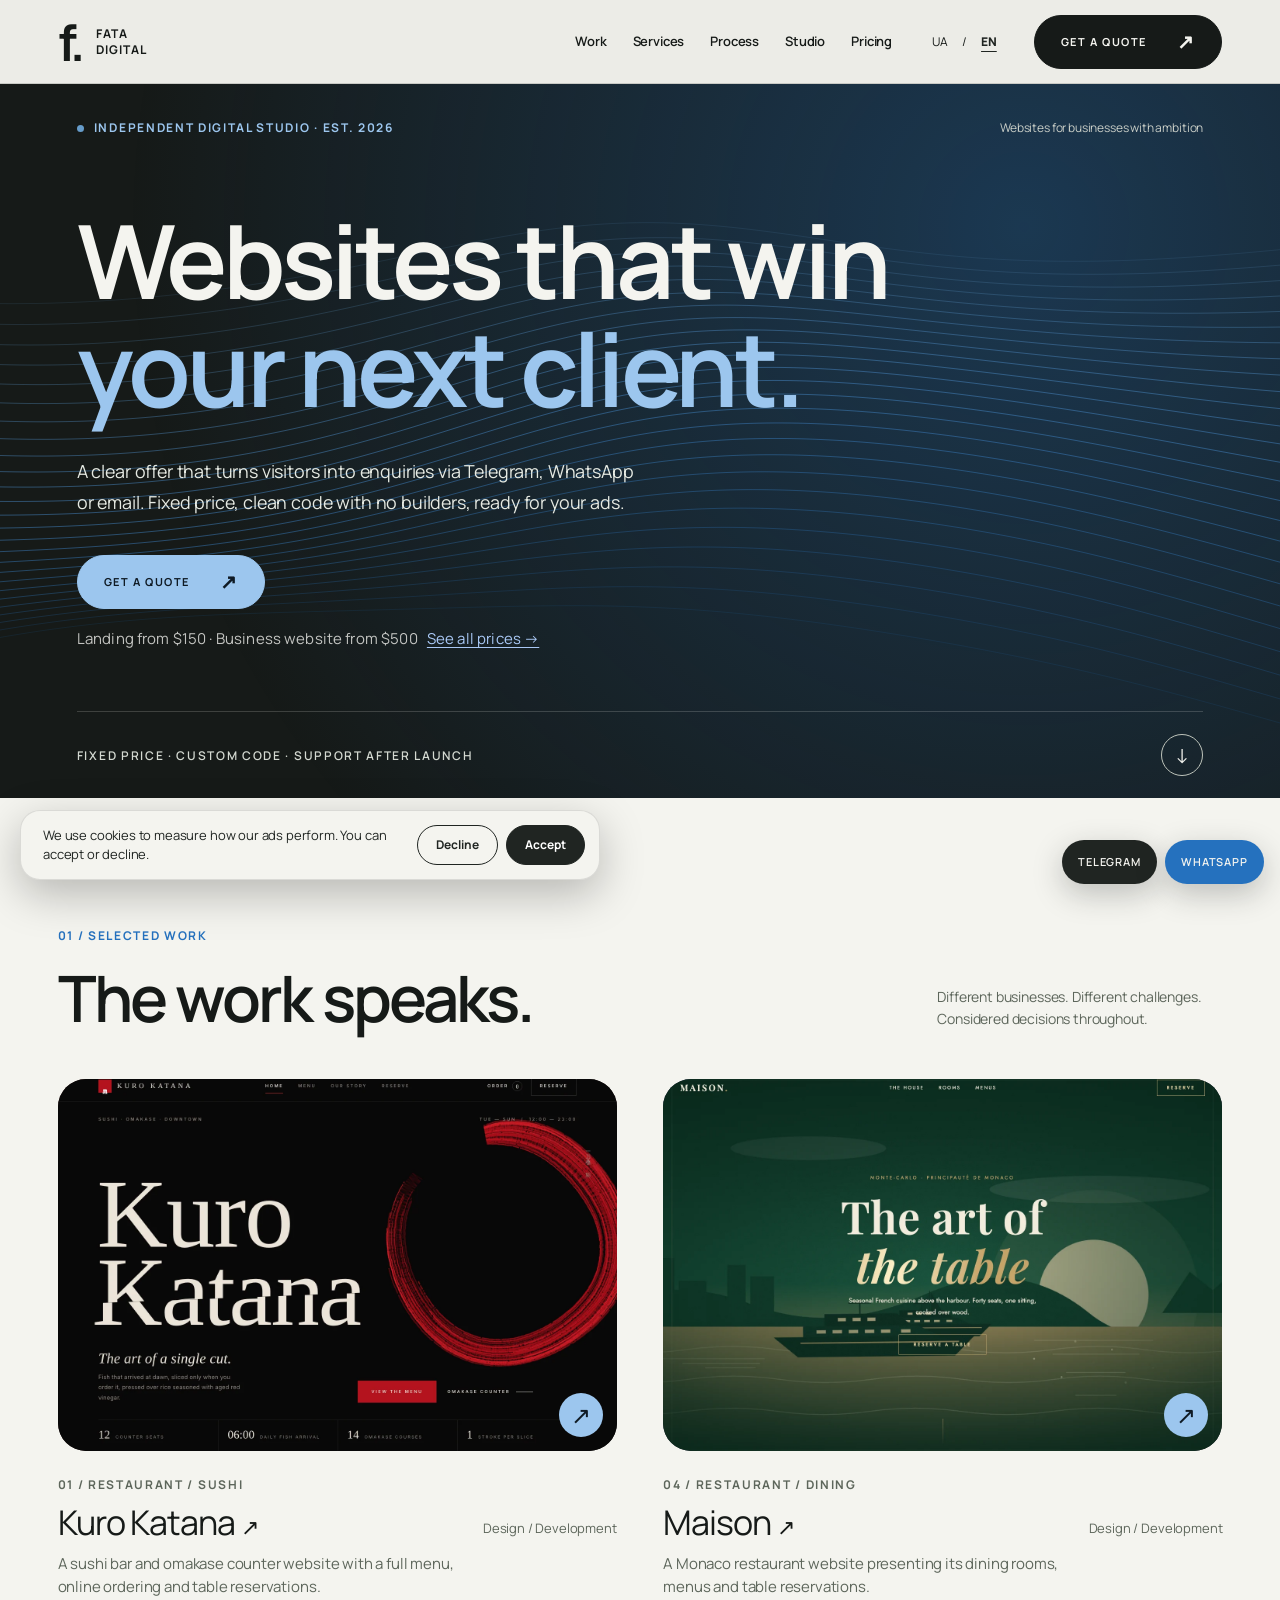
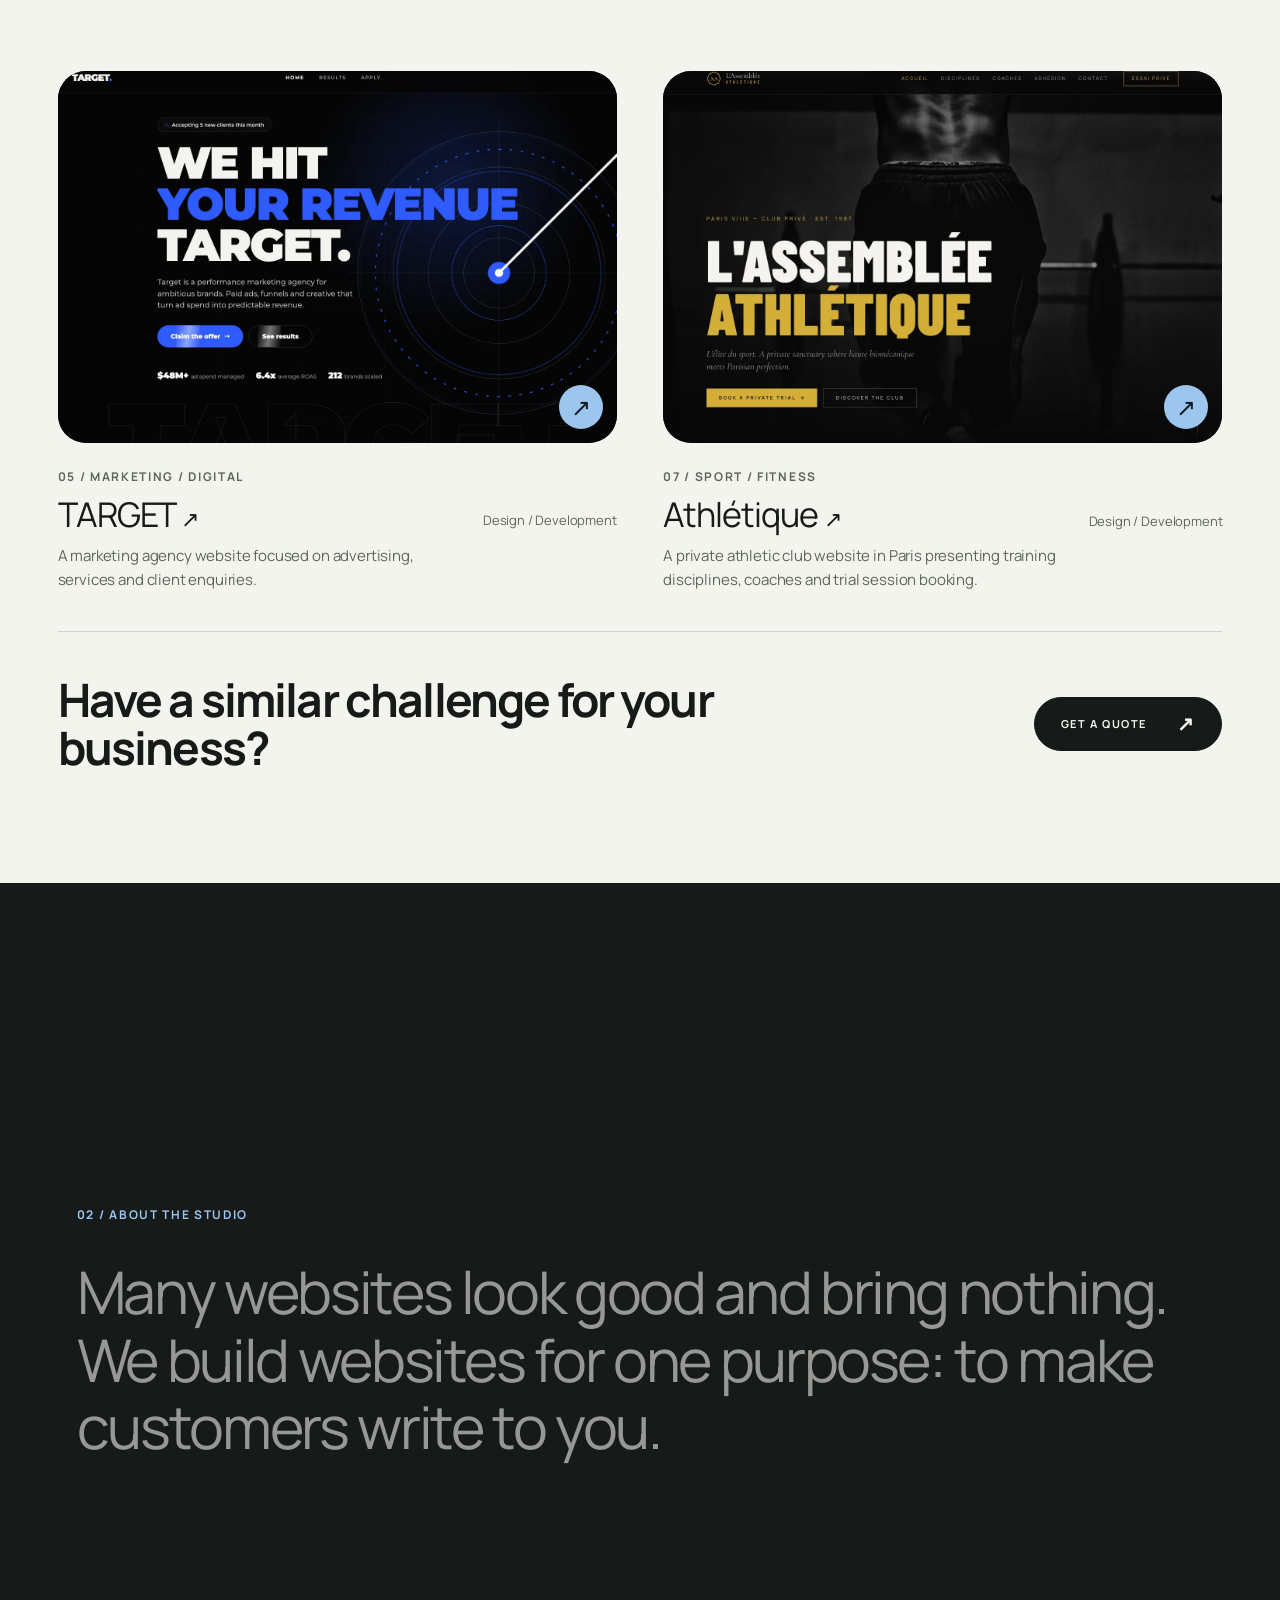
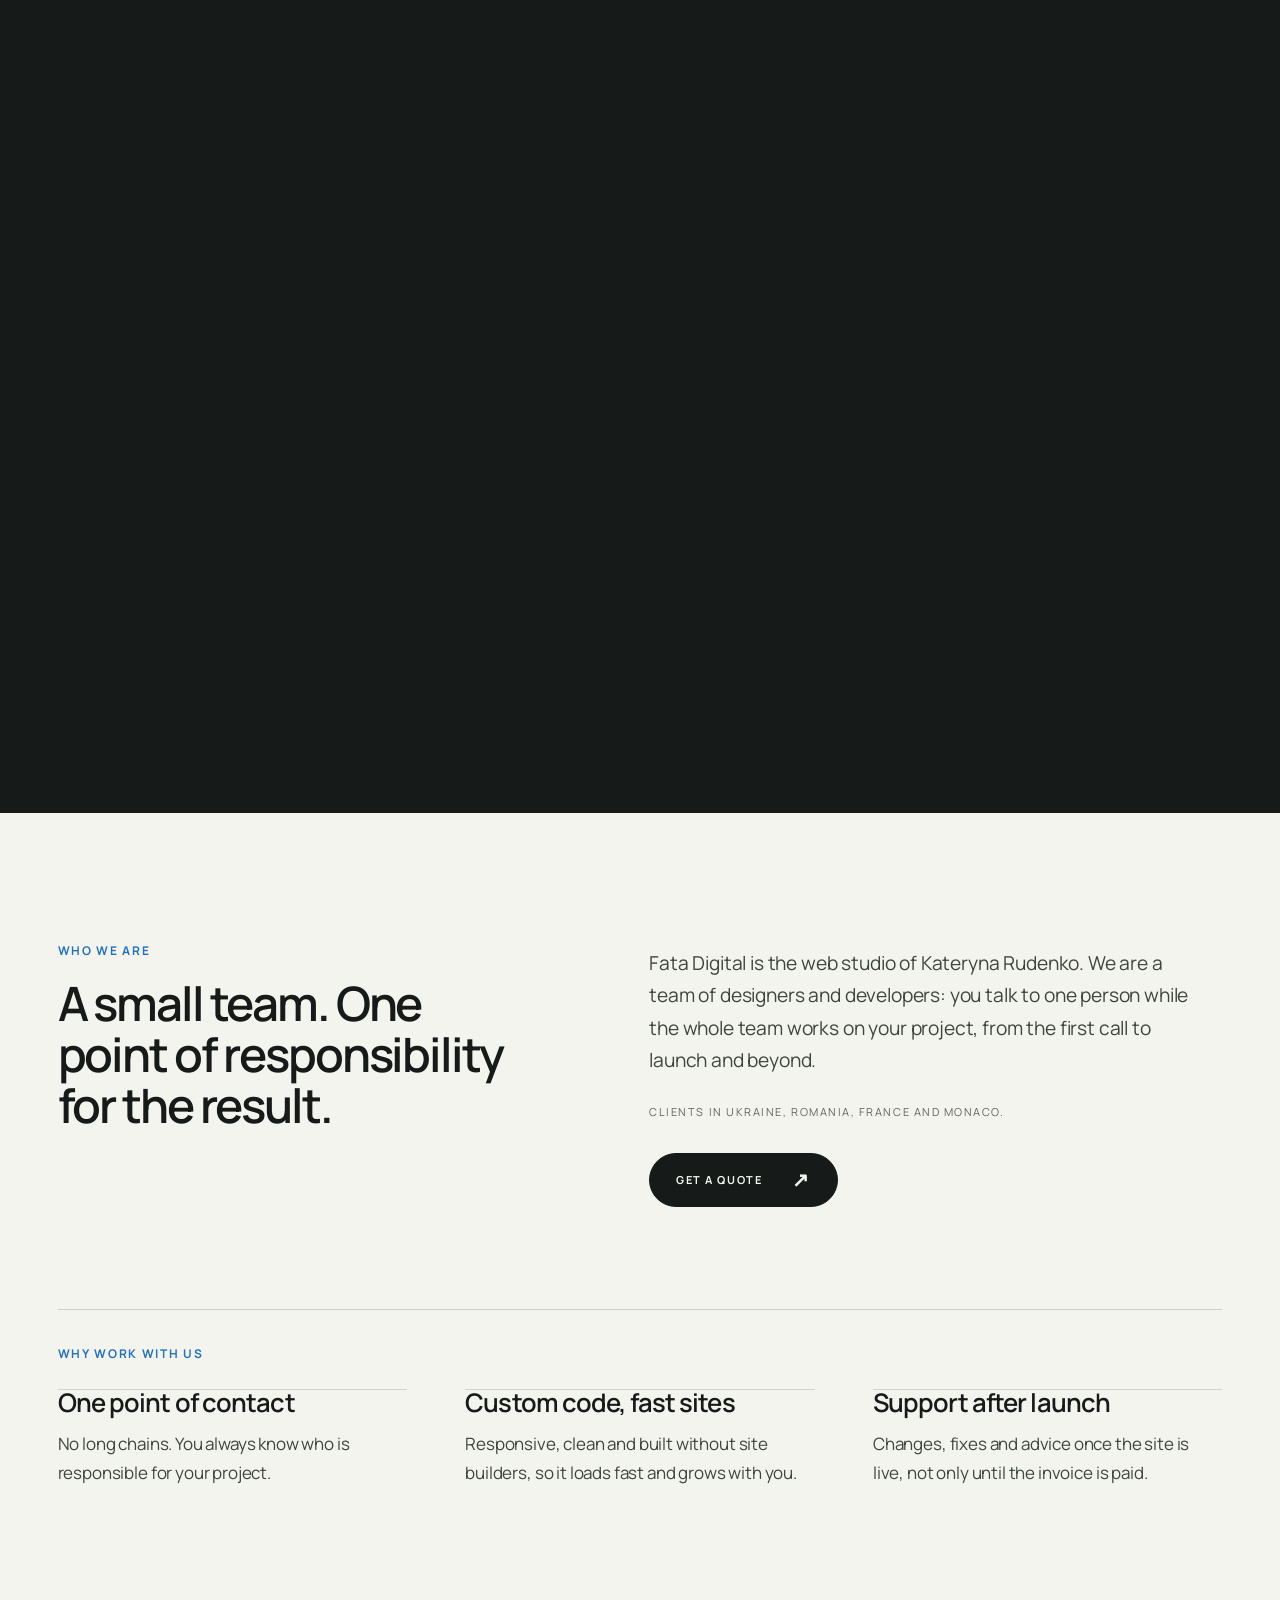
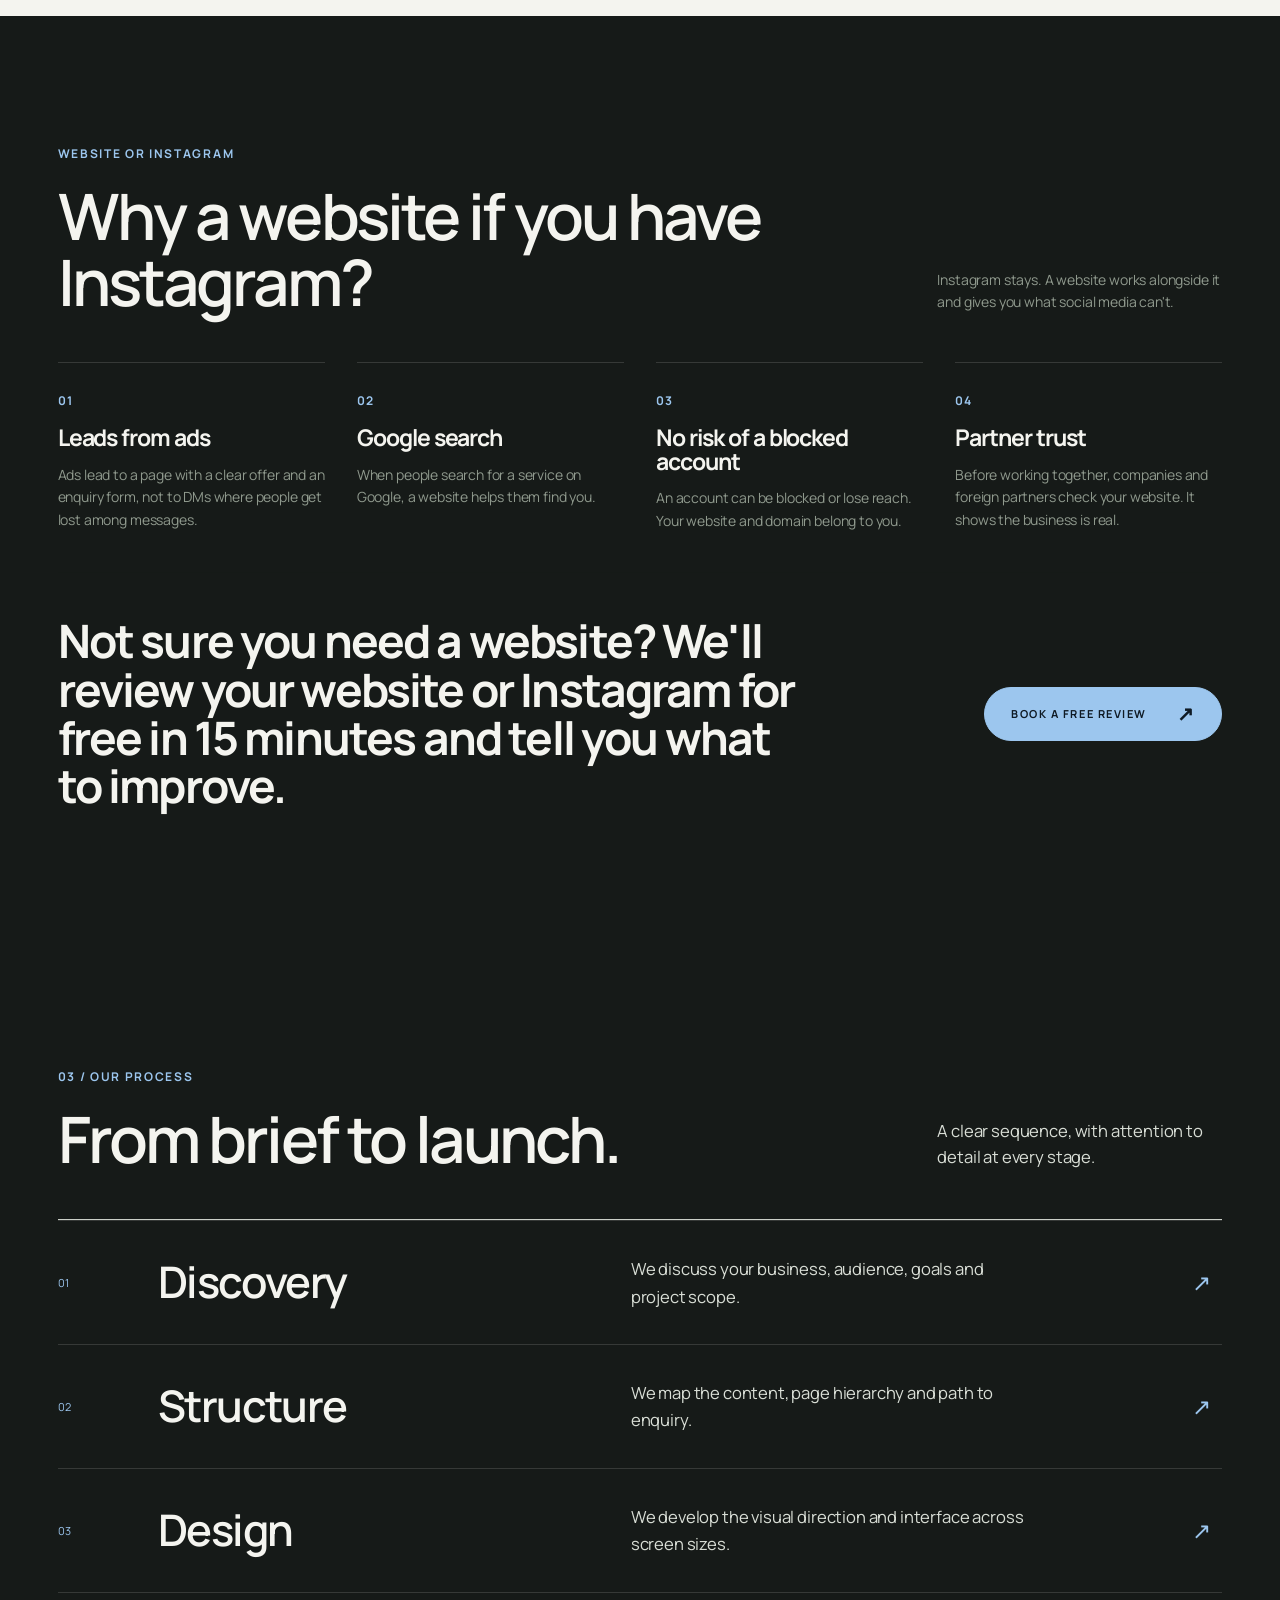
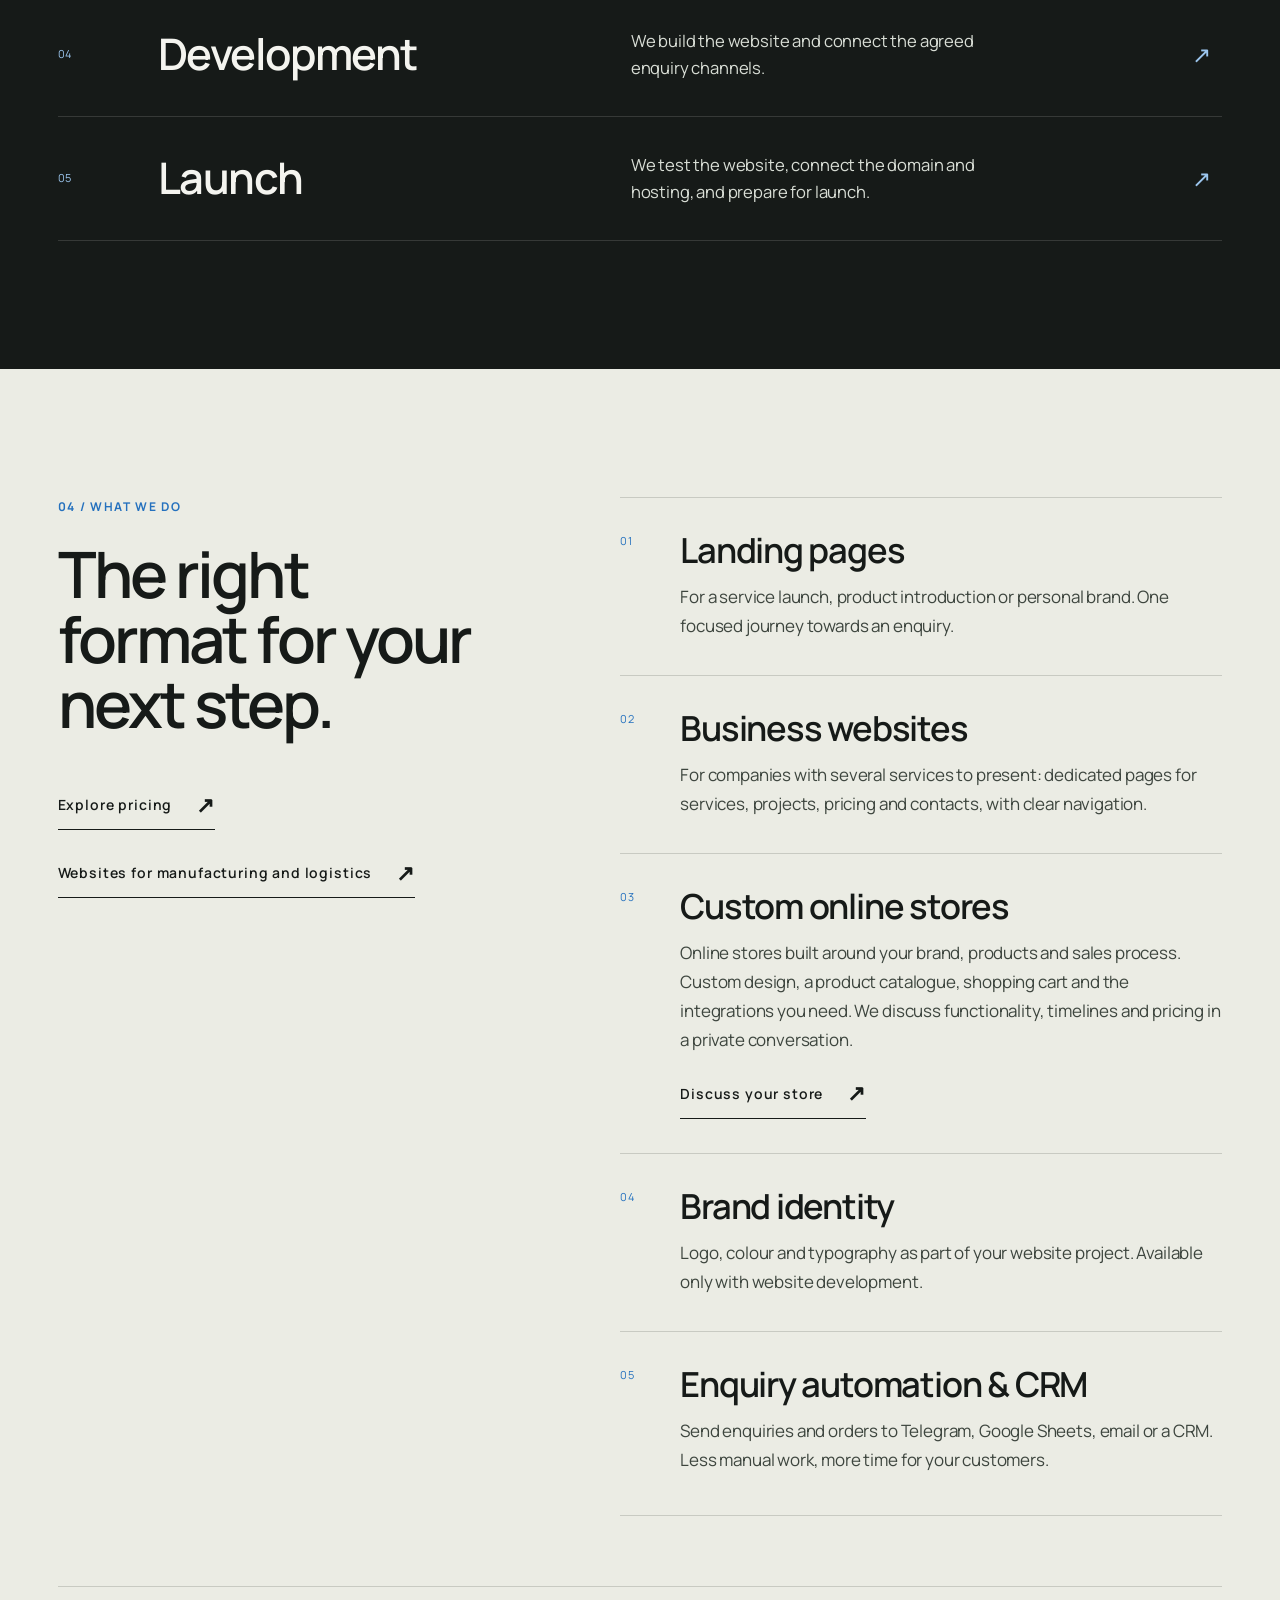
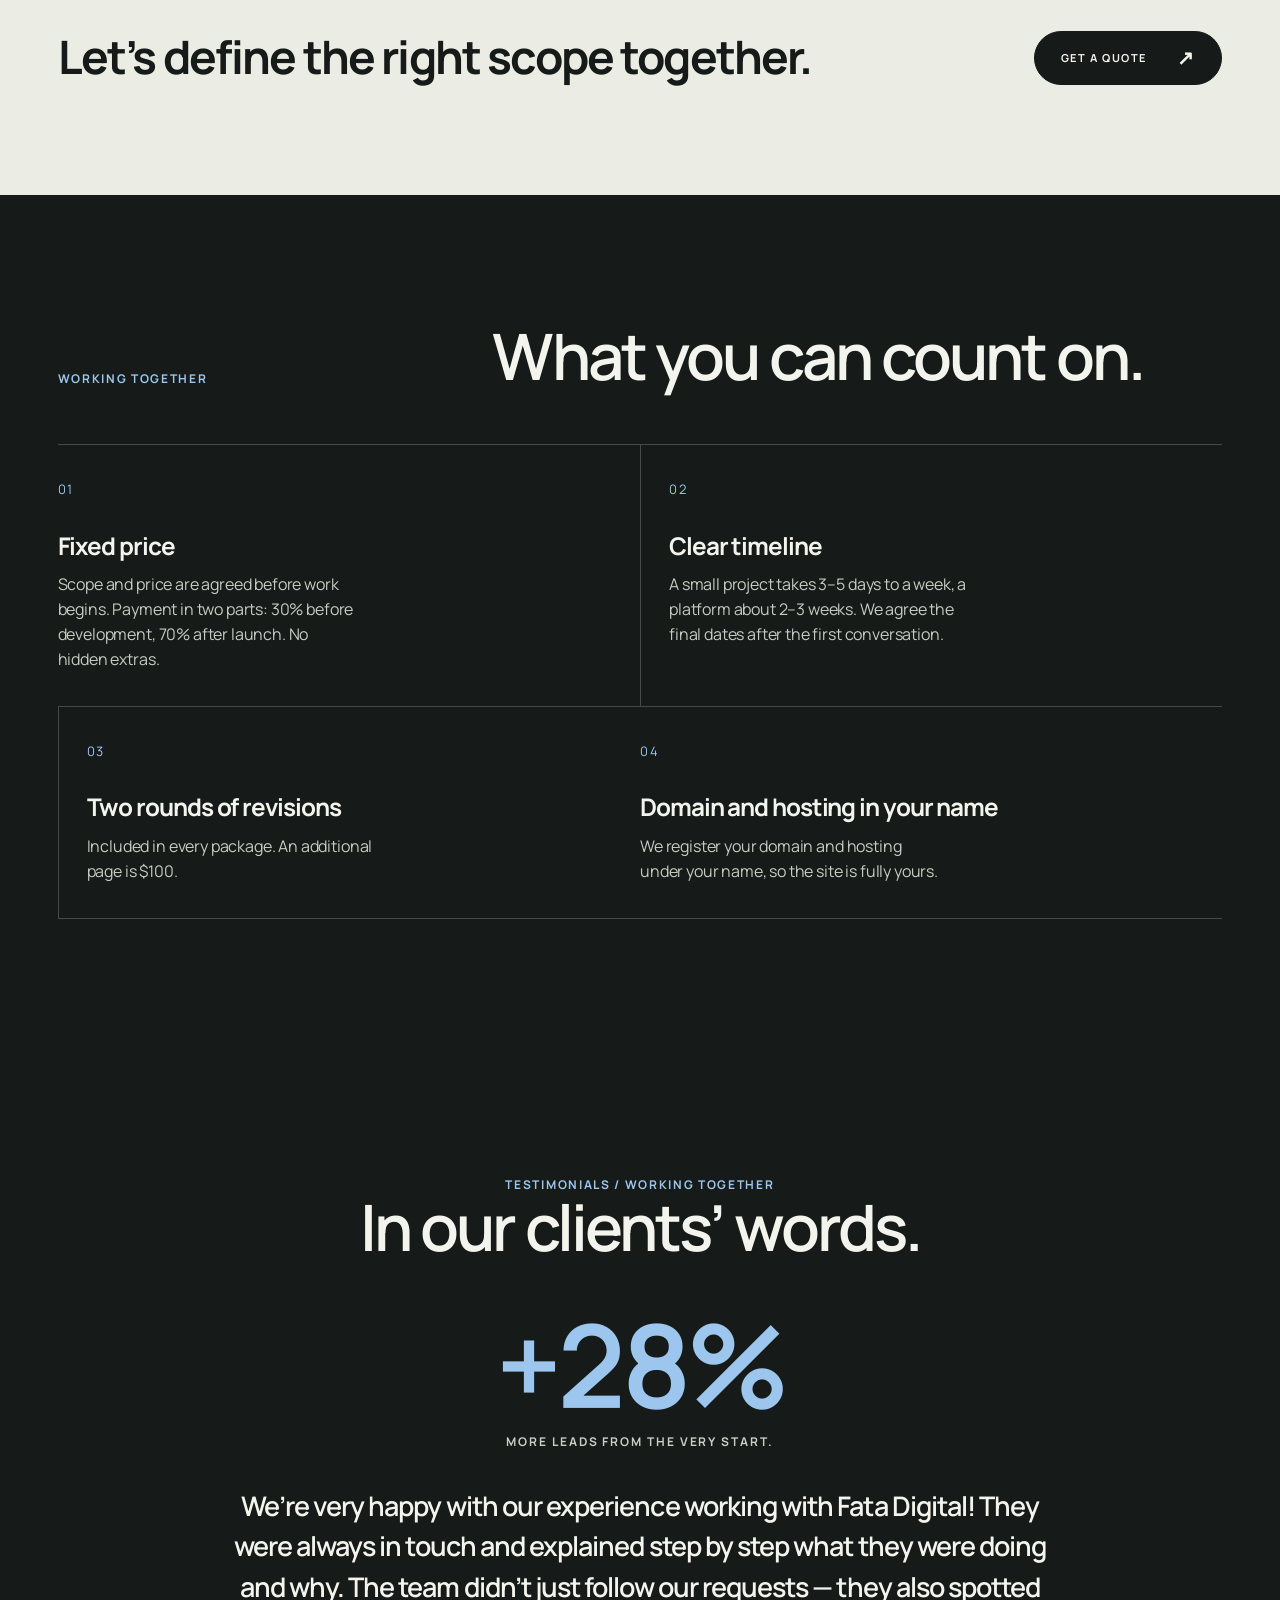
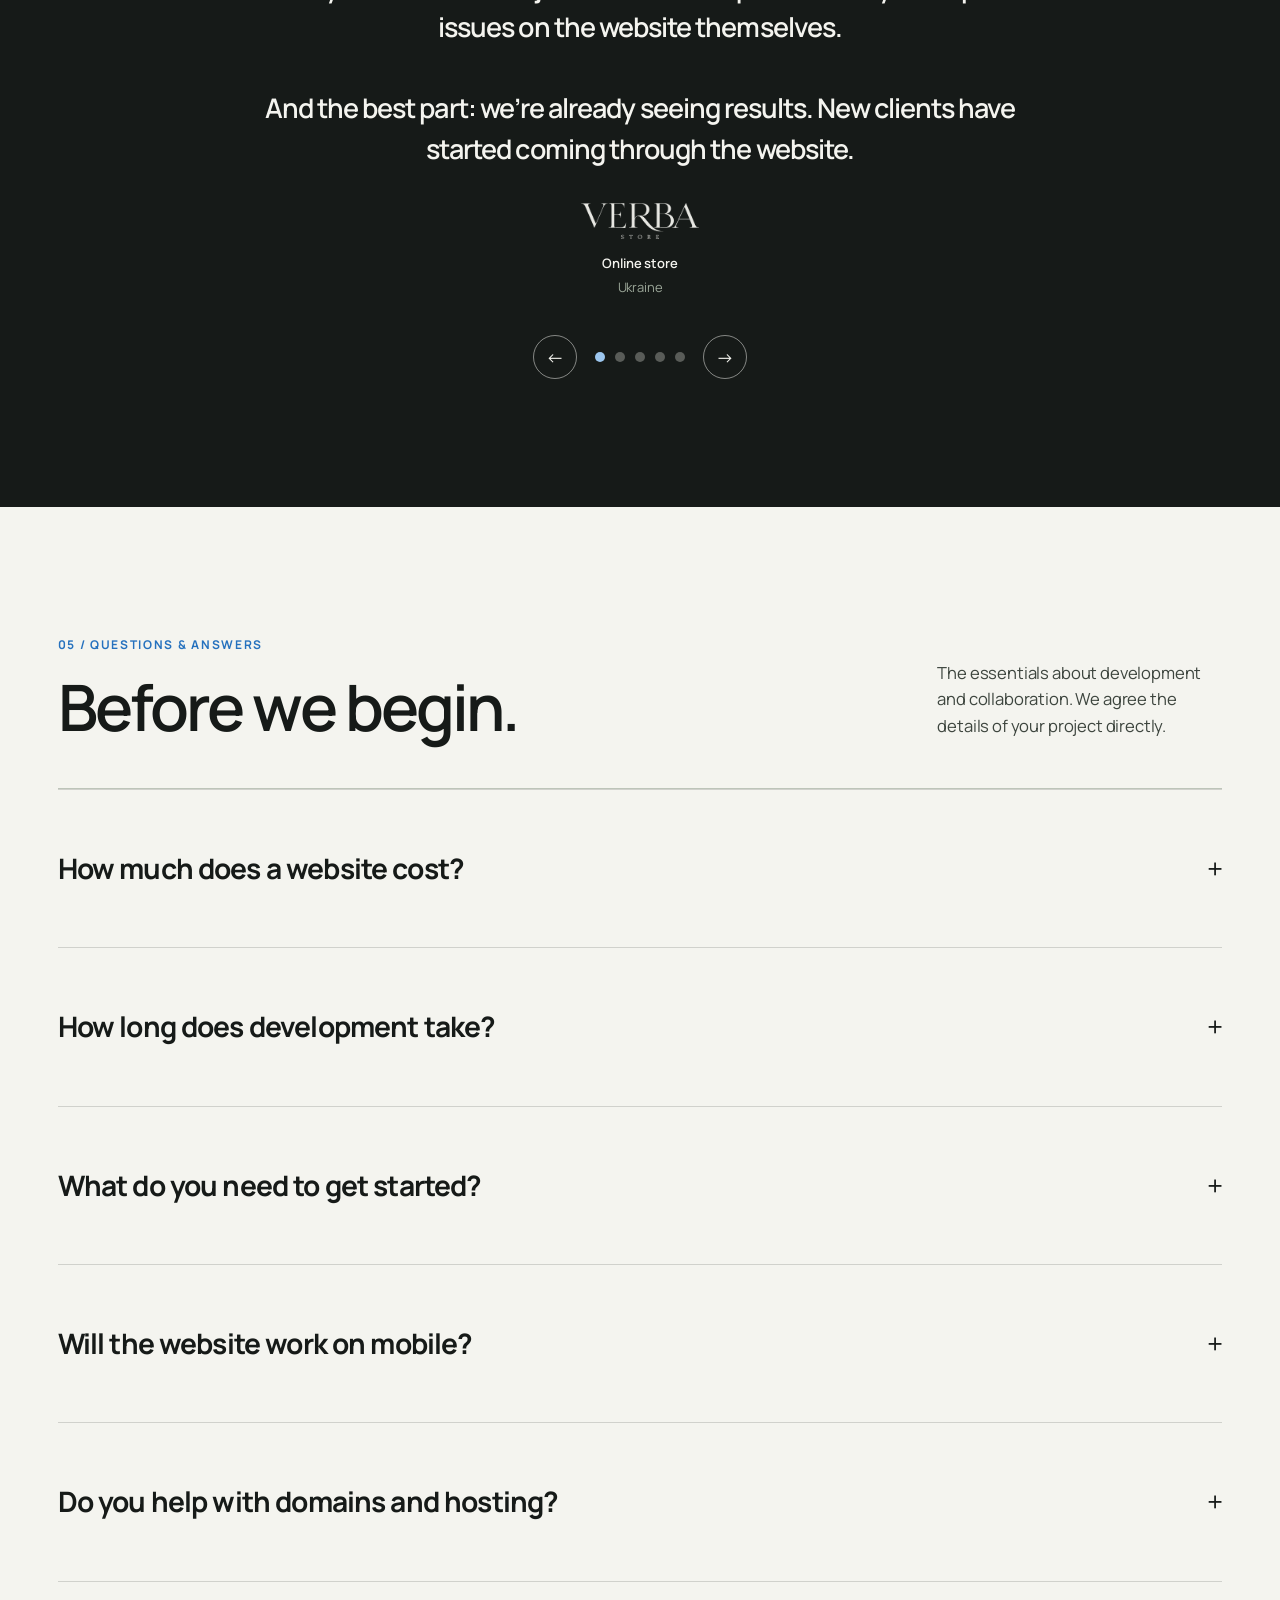
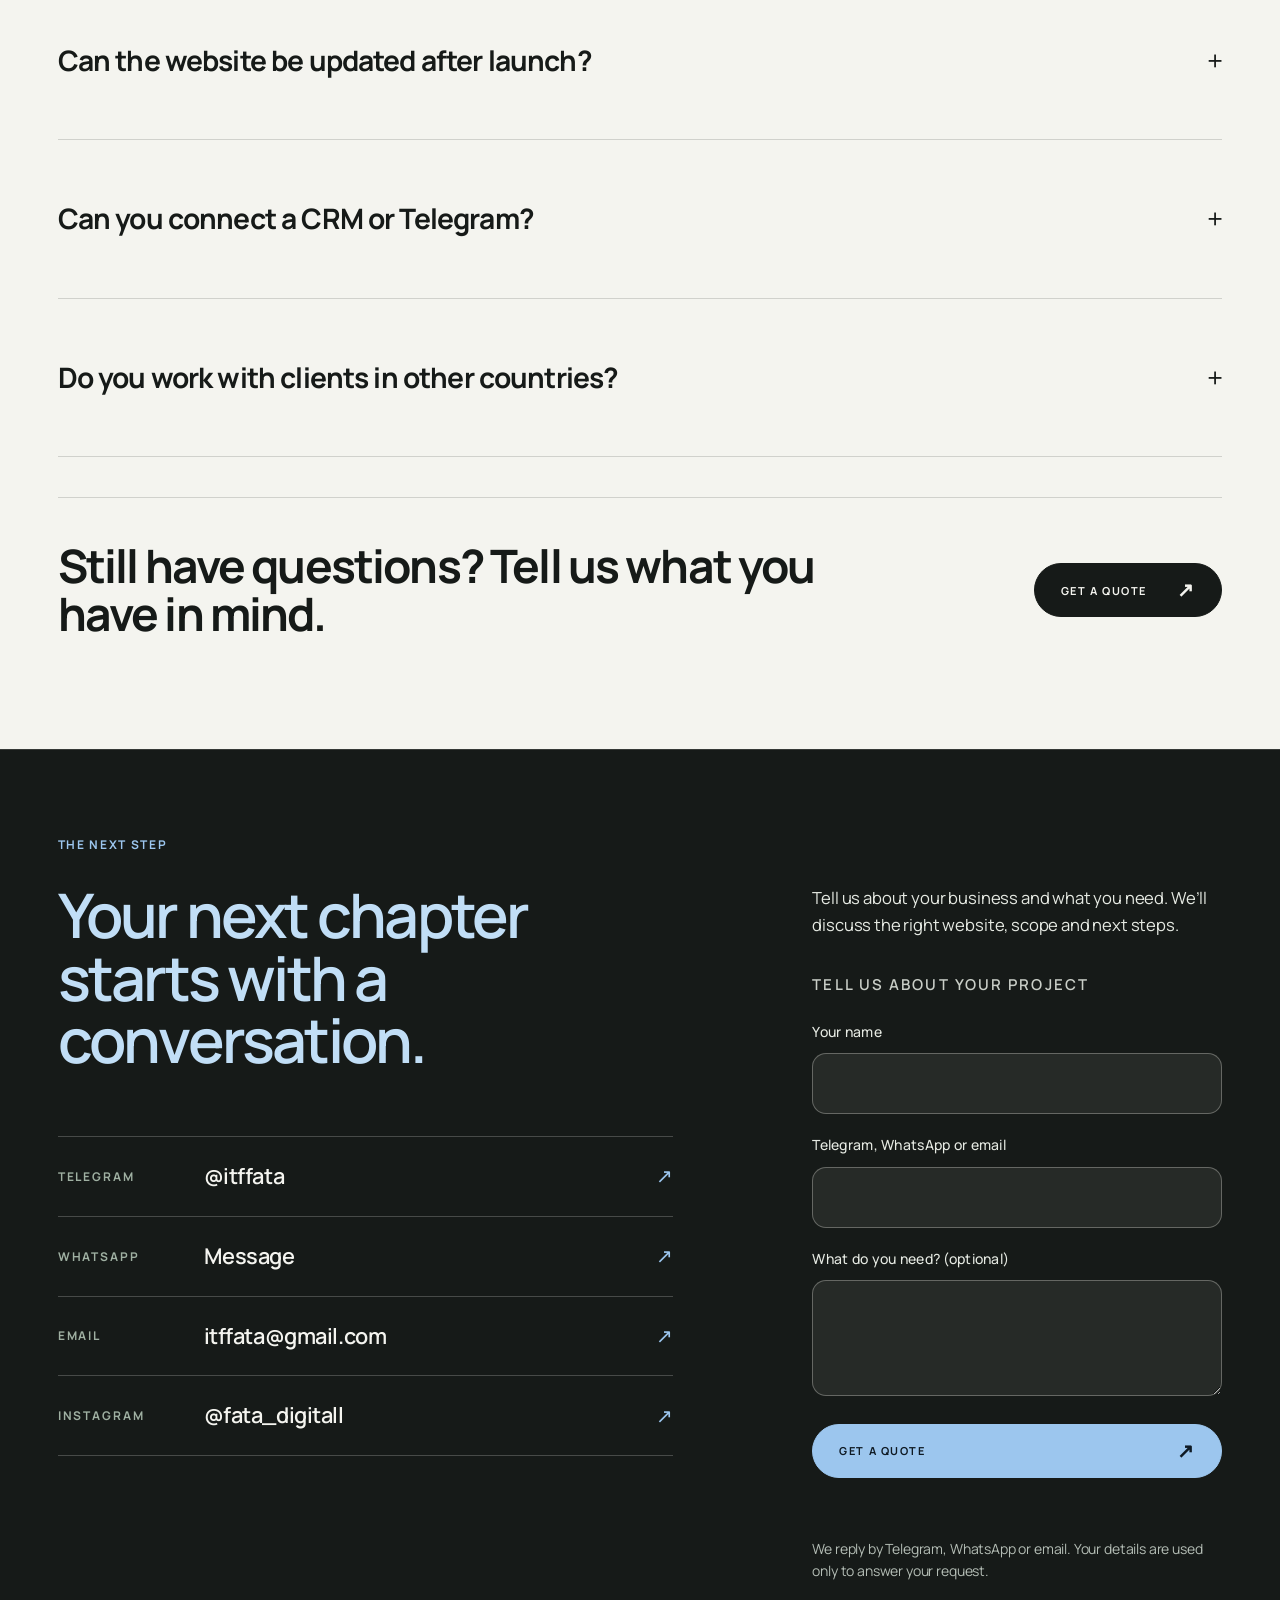
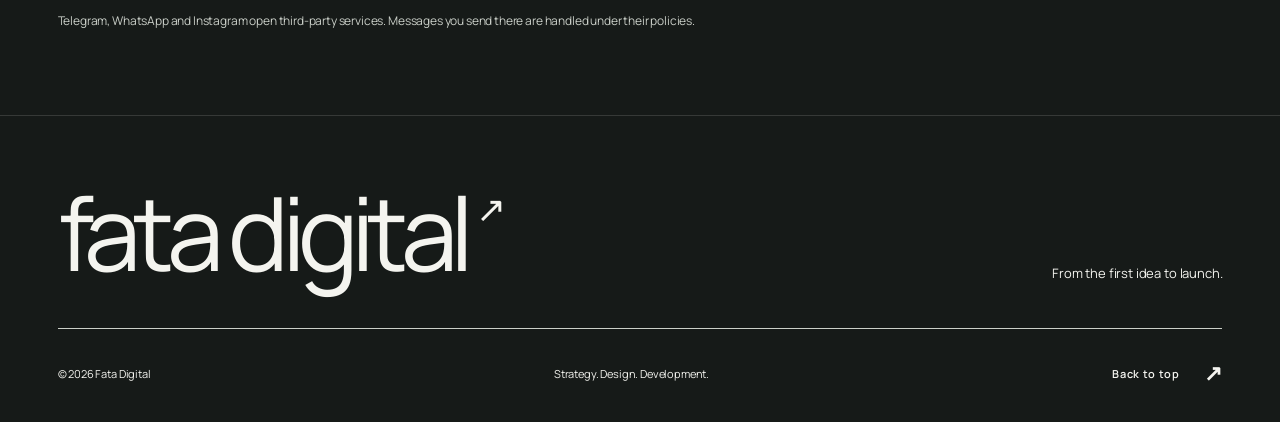
==== commit 8664d805: "Readability pass: legible text, compact delayed cookie banner, shorter page, shorter testimonial Co-" ====
--- a/index.html
+++ b/index.html
@@ -10,13 +10,9 @@
 
   gtag('config', 'AW-18498293585');
 </script>
-<meta charset="utf-8"><meta name="viewport" content="width=device-width, initial-scale=1"><meta name="theme-color" content="#f4f4ef"><title>Fata Digital — Web Design &amp; Development Studio</title><meta name="description" content="Websites that make your business clear, compelling and easy to choose. Strategy, design, development and launch by Fata Digital."><link rel="canonical" href="https://fatadigital.online/"><meta property="og:type" content="website"><meta property="og:title" content="Fata Digital — Web Design &amp; Development Studio"><meta property="og:description" content="Websites that make your business clear, compelling and easy to choose. Strategy, design, development and launch by Fata Digital."><meta property="og:url" content="https://fatadigital.online/"><meta property="og:image" content="https://fatadigital.online/assets/social.jpg"><meta property="og:locale" content="en_US"><meta name="twitter:card" content="summary_large_image"><link rel="icon" href="assets/favicon.svg" type="image/svg+xml"><link rel="stylesheet" href="styles.css?v=20261109a"><script src="translations.js?v=20261109a" defer></script><script src="script.js?v=20261109a" defer></script><link rel="alternate" hreflang="uk" href="https://fatadigital.online/uk/"><link rel="alternate" hreflang="en" href="https://fatadigital.online/"><link rel="alternate" hreflang="x-default" href="https://fatadigital.online/"><script type="application/ld+json">{"@context": "https://schema.org", "@type": "ProfessionalService", "name": "Fata Digital", "url": "https://fatadigital.online/", "description": "Web design and development studio: landing pages and business websites in custom code, fixed price, support after launch.", "founder": {"@type": "Person", "name": "Kateryna Rudenko"}, "areaServed": ["Ukraine", "Romania", "France", "Monaco", "Europe"], "priceRange": "$150–$800", "knowsLanguage": ["uk", "en"], "sameAs": ["https://t.me/itffata"], "makesOffer": [{"@type": "Offer", "name": "Landing page", "priceSpecification": {"@type": "PriceSpecification", "price": 150, "priceCurrency": "USD", "valueAddedTaxIncluded": false, "minPrice": 150}}, {"@type": "Offer", "name": "Business website, up to 5 pages", "priceSpecification": {"@type": "PriceSpecification", "price": 500, "priceCurrency": "USD", "valueAddedTaxIncluded": false, "minPrice": 500}}, {"@type": "Offer", "name": "Pro website, up to 8 pages", "priceSpecification": {"@type": "PriceSpecification", "price": 800, "priceCurrency": "USD", "valueAddedTaxIncluded": false, "minPrice": 800}}]}</script></head><body data-page="home"><a data-i18n="skip" class="skip" href="#main">Skip to content</a><header class="header"><a class="brand" href="index.html" aria-label="Fata Digital"><span class="brand-symbol" aria-hidden="true">f.</span><span>FATA<br>DIGITAL</span></a><nav id="navigation" data-label="nav" aria-label="Main navigation"><a data-i18n="work" href="#works">Work</a><a data-i18n="services" href="#services">Services</a><a data-i18n="process" href="#process">Process</a><a data-i18n="studio" href="#studio">Studio</a><a data-i18n="prices" href="prices.html">Pricing</a><a class="menu-contact" href="#contact" data-i18n="start">Start a project</a></nav><div class="header-tools"><div class="languages" role="group" aria-label="Language" data-label="language"><a href="uk/index.html" data-lang="uk" lang="uk">UA</a><span aria-hidden="true">/</span><a href="index.html" data-lang="en" lang="en" aria-current="page">EN</a></div><a class="button header-cta" href="#contact"><span data-i18n="start" >Start a project</span><span aria-hidden="true">↗</span></a><button class="menu-toggle" type="button" aria-controls="navigation" aria-expanded="false" aria-label="Open menu"><span></span><span></span></button></div></header><main id="main"><section class="hero" id="home"><canvas class="hero-flow" aria-hidden="true"></canvas><div class="hero-top"><p data-i18n="heroeyebrow" class="eyebrow">Independent digital studio · Est. 2026</p><p data-i18n="herotag" class="hero-tag">Websites for businesses with ambition</p></div><div class="hero-grid"><div class="hero-copy"><h1><span data-i18n="hero1" >Websites that bring</span><br><span data-i18n="hero2" class="blue-text">you customers.</span></h1><p data-i18n="herocopy" class="hero-lead">A clear offer that turns visitors into enquiries via Telegram, WhatsApp or email. Fixed price, clean code with no builders, ready for your ads.</p><div class="hero-actions"><a class="button button-dark" href="#contact"><span data-i18n="start" >Get a quote</span><span aria-hidden="true">↗</span></a></div><p class="hero-price"><span data-i18n="heropricing">Landing from $150 · Business website from $500</span> <a href="prices.html" data-i18n="heropricelink">See all prices →</a></p></div><a class="hero-art" href="#works" data-label="viewwork" aria-label="View our work"><span class="art-top">F / D <span aria-hidden="true">↗</span></span><div class="art-screen art-screen-back"><img src="assets/projects/target.webp" width="1440" height="1000" data-alt="target" alt="Website preview: TARGET"></div><div class="art-screen art-screen-front"><img src="assets/projects/athletique.webp" width="1440" height="1000" data-alt="athletique" fetchpriority="high" alt="Website preview: Athlétique"></div><span class="art-bottom"><span data-i18n="art" >Idea. Structure. Execution.</span><span>01 — 07</span></span></a></div><div class="hero-bottom"><p data-i18n="herobottom" >Fixed price · Custom code · Support after launch</p><a href="#works" class="scroll-link" data-label="viewwork" aria-label="View our work">↓</a></div></section><section class="work section" id="works"><div class="section-heading"><div><p data-i18n="selected" class="eyebrow">01 / Selected work</p><h2 data-i18n="worktitle" >The work speaks.</h2></div><p data-i18n="workintro" >Different businesses. Different challenges. Considered decisions throughout.</p></div><div class="project-grid"><article class="project project-kuro"><a class="project-image" data-project="kuro" href="https://work.fatadigital.online/kuro-katana/" target="_blank" rel="noopener noreferrer" aria-label="View Kuro Katana — opens in a new tab"><div class="project-browser" aria-hidden="true"><i></i><i></i><i></i><span>Kuro Katana</span></div><img src="assets/projects/kuro-katana.webp" width="1440" height="1000" loading="lazy" data-alt="kuro" alt="Website preview: Kuro Katana"><span class="project-open" aria-hidden="true">↗</span></a><div class="project-meta"><div><p class="eyebrow">01 / <span data-i18n="cat_kuro" >Restaurant / Sushi</span></p><h3><a href="https://work.fatadigital.online/kuro-katana/" target="_blank" rel="noopener noreferrer">Kuro Katana <span aria-hidden="true">↗</span></a></h3></div><p data-i18n="web" class="project-service">Design / Development</p></div><p data-i18n="desc_kuro" class="project-description">A sushi bar and omakase counter website with a full menu, online ordering and table reservations.</p></article><article class="project project-mare"><a class="project-image" data-project="mare" href="https://work.fatadigital.online/mare/" target="_blank" rel="noopener noreferrer" aria-label="View MARE — opens in a new tab"><div class="project-browser" aria-hidden="true"><i></i><i></i><i></i><span>MARE</span></div><img src="assets/projects/mare.webp" width="1440" height="1000" loading="lazy" data-alt="mare" alt="Website preview: MARE"><span class="project-open" aria-hidden="true">↗</span></a><div class="project-meta"><div><p class="eyebrow">02 / <span data-i18n="cat_mare" >Logistics / Sea Freight</span></p><h3><a href="https://work.fatadigital.online/mare/" target="_blank" rel="noopener noreferrer">MARE <span aria-hidden="true">↗</span></a></h3></div><p data-i18n="web" class="project-service">Design / Development</p></div><p data-i18n="desc_mare" class="project-description">A sea freight company website presenting its services, fleet and shipping routes.</p></article><article class="project project-safeway"><a class="project-image" data-project="safeway" href="https://safewayua.com" target="_blank" rel="noopener noreferrer" aria-label="View SafeWay UA — opens in a new tab"><div class="project-browser" aria-hidden="true"><i></i><i></i><i></i><span>SafeWay UA</span></div><img src="assets/projects/safeway.webp" width="1440" height="1000" loading="lazy" data-alt="safeway" alt="Website preview: SafeWay UA"><span class="project-open" aria-hidden="true">↗</span></a><div class="project-meta"><div><p class="eyebrow">03 / <span data-i18n="cat_safeway" >Logistics / Services</span></p><h3><a href="https://safewayua.com" target="_blank" rel="noopener noreferrer">SafeWay UA <span aria-hidden="true">↗</span></a></h3></div><p data-i18n="web" class="project-service">Design / Development</p></div><p data-i18n="desc_safeway" class="project-description">A service website for people looking for reliable transport solutions.</p></article><article class="project project-maison"><a class="project-image" data-project="maison" href="https://work.fatadigital.online/maison/" target="_blank" rel="noopener noreferrer" aria-label="View Maison — opens in a new tab"><div class="project-browser" aria-hidden="true"><i></i><i></i><i></i><span>Maison</span></div><img src="assets/projects/maison.webp" width="1440" height="1000" loading="lazy" data-alt="maison" alt="Website preview: Maison"><span class="project-open" aria-hidden="true">↗</span></a><div class="project-meta"><div><p class="eyebrow">04 / <span data-i18n="cat_maison" >Restaurant / Dining</span></p><h3><a href="https://work.fatadigital.online/maison/" target="_blank" rel="noopener noreferrer">Maison <span aria-hidden="true">↗</span></a></h3></div><p data-i18n="web" class="project-service">Design / Development</p></div><p data-i18n="desc_maison" class="project-description">A Monaco restaurant website presenting its dining rooms, menus and table reservations.</p></article><article class="project project-target"><a class="project-image" data-project="target" href="https://work.fatadigital.online/target/" target="_blank" rel="noopener noreferrer" aria-label="View TARGET — opens in a new tab"><div class="project-browser" aria-hidden="true"><i></i><i></i><i></i><span>TARGET</span></div><img src="assets/projects/target.webp" width="1440" height="1000" loading="lazy" data-alt="target" alt="Website preview: TARGET"><span class="project-open" aria-hidden="true">↗</span></a><div class="project-meta"><div><p class="eyebrow">05 / <span data-i18n="cat_target" >Marketing / Digital</span></p><h3><a href="https://work.fatadigital.online/target/" target="_blank" rel="noopener noreferrer">TARGET <span aria-hidden="true">↗</span></a></h3></div><p data-i18n="web" class="project-service">Design / Development</p></div><p data-i18n="desc_target" class="project-description">A marketing agency website focused on advertising, services and client enquiries.</p></article><article class="project project-metalpro"><a class="project-image" data-project="metalpro" href="https://metalpro.in.ua/" target="_blank" rel="noopener noreferrer" aria-label="View MetalPro — opens in a new tab"><div class="project-browser" aria-hidden="true"><i></i><i></i><i></i><span>MetalPro</span></div><img src="assets/projects/metalpro.webp" width="1440" height="1000" loading="lazy" data-alt="metalpro" alt="Website preview: MetalPro"><span class="project-open" aria-hidden="true">↗</span></a><div class="project-meta"><div><p class="eyebrow">06 / <span data-i18n="cat_metalpro" >Manufacturing / Metalwork</span></p><h3><a href="https://metalpro.in.ua/" target="_blank" rel="noopener noreferrer">MetalPro <span aria-hidden="true">↗</span></a></h3></div><p data-i18n="web" class="project-service">Design / Development</p></div><p data-i18n="desc_metalpro" class="project-description">A gates, fences and canopies manufacturer’s website with services, completed projects and an enquiry form.</p></article><article class="project project-athletique"><a class="project-image" data-project="athletique" href="https://work.fatadigital.online/Athl-tique/" target="_blank" rel="noopener noreferrer" aria-label="View Athlétique — opens in a new tab"><div class="project-browser" aria-hidden="true"><i></i><i></i><i></i><span>Athlétique</span></div><img src="assets/projects/athletique.webp" width="1440" height="1000" loading="lazy" data-alt="athletique" alt="Website preview: Athlétique"><span class="project-open" aria-hidden="true">↗</span></a><div class="project-meta"><div><p class="eyebrow">07 / <span data-i18n="cat_athletique" >Sport / Fitness</span></p><h3><a href="https://work.fatadigital.online/Athl-tique/" target="_blank" rel="noopener noreferrer">Athlétique <span aria-hidden="true">↗</span></a></h3></div><p data-i18n="web" class="project-service">Design / Development</p></div><p data-i18n="desc_athletique" class="project-description">A private athletic club website in Paris presenting training disciplines, coaches and trial session booking.</p></article></div><div class="section-cta"><p data-i18n="ctawork">Have a similar challenge for your business?</p><a class="button button-dark" href="#contact"><span data-i18n="start">Get a quote</span><span aria-hidden="true">↗</span></a></div></section><section class="studio section karaoke-sec" id="studio"><div class="karaoke-pin"><p data-i18n="studiolabel" class="eyebrow">02 / About the studio</p><p class="karaoke" id="karaoke" aria-label="">Багато сайтів гарні й нічого не приносять. Ми будуємо сайти з однією метою: щоб клієнти вам писали.</p></div></section><section class="founder section" id="founder"><div class="founder-grid founder-text"><div class="founder-copy"><div class="f-left"><p data-i18n="founderlabel" class="eyebrow">Who we are</p><h2 data-i18n="foundertitle">A small team. One point of responsibility for the result.</h2></div><div class="f-right"><p data-i18n="foundercopy" class="large-copy">Fata Digital is the web studio of Kateryna Rudenko. We are a team of designers and developers: you talk to one person while the whole team works on your project, from the first call to launch and beyond.</p><p data-i18n="founderclients" class="founder-clients">Clients in Ukraine, Romania, France and Monaco.</p><div class="founder-actions"><a class="button button-dark" href="https://t.me/itffata"><span data-i18n="start">Get a quote</span><span aria-hidden="true">↗</span></a></div></div></div></div><div class="why"><p data-i18n="whylabel" class="eyebrow">Why work with us</p><div class="why-grid"><article><h3 data-i18n="why0">One point of contact</h3><p data-i18n="whyc0">No long chains. You always know who is responsible for your project.</p></article><article><h3 data-i18n="why1">Custom code, fast sites</h3><p data-i18n="whyc1">Responsive, clean and built without site builders, so it loads fast and grows with you.</p></article><article><h3 data-i18n="why2">Support after launch</h3><p data-i18n="whyc2">Changes, fixes and advice once the site is live, not only until the invoice is paid.</p></article></div></div></section><section class="feature section feature-scroll"><div class="fs-pin"><div class="feature-copy"><p data-i18n="focus" class="eyebrow">Fata Digital / Built around your business</p><h2 data-i18n="focustitle">From the first click to a purchase.</h2><div class="fc-steps"><div class="fc-step on"><p data-i18n="focuscopy">Advertising brings people to your website. But if they cannot quickly understand what you offer, why to trust you or how to order, they move on. Good looks need a clear path to action.</p></div><div class="fc-step"><p data-i18n="focusbuild">At Fata Digital, we start with your business and your customers’ questions. We structure the content, make your offer clear and remove unnecessary steps towards an enquiry or purchase. We build landing pages, company websites and online stores with product catalogues, shopping carts and checkout.</p><p data-i18n="focuscode">We write clean code without website builders. That gives you design freedom, room for the integrations you need and a website that can grow with your business. A website that helps customers understand you and choose you.</p><a class="text-link" href="#contact"><span data-i18n="focuscta">Let’s discuss your goals</span><span aria-hidden="true">↗</span></a></div></div></div><div class="feature-visual fv2"><div class="fv-sticky"><div class="fv-frame"><div class="fv-bar"><i></i><i></i><i></i><span class="fv-url" id="fv-url">kuro-katana</span></div><div class="fv-stack"><img class="on" src="assets/projects/kuro-katana.webp" alt="Website preview: Kuro Katana" width="1440" height="1000"><img src="assets/projects/maison.webp" alt="Website preview: Maison" width="1440" height="1000" loading="lazy"><img src="assets/projects/athletique.webp" alt="Website preview: Athlétique" width="1440" height="1000" loading="lazy"><img src="assets/projects/target.webp" alt="Website preview: Target" width="1440" height="1000" loading="lazy"></div></div><div class="fv-chip fv-c1" id="fv-c1"><b></b><span></span></div><div class="fv-chip fv-c2" id="fv-c2"><b></b><span></span></div><div class="fv-dots" id="fv-dots"><i class="on"></i><i></i><i></i><i></i></div></div></div></div></section><section class="section ig-why" id="instagram"><div class="section-heading"><div><p data-i18n="iglabel" class="eyebrow">Website or Instagram</p><h2 data-i18n="igtitle">Why a website if you have Instagram?</h2></div><p data-i18n="igintro">Instagram stays. A website works alongside it and gives you what social media can't.</p></div><div class="ig-grid"><article><span class="index">01</span><h3 data-i18n="ig0">Leads from ads</h3><p data-i18n="igc0">Ads lead to a page with a clear offer and an enquiry form, not to DMs where people get lost among messages.</p></article><article><span class="index">02</span><h3 data-i18n="ig1">Google search</h3><p data-i18n="igc1">When people search for a service on Google, a website helps them find you.</p></article><article><span class="index">03</span><h3 data-i18n="ig2">No risk of a blocked account</h3><p data-i18n="igc2">An account can be blocked or lose reach. Your website and domain belong to you.</p></article><article><span class="index">04</span><h3 data-i18n="ig3">Partner trust</h3><p data-i18n="igc3">Before working together, companies and foreign partners check your website. It shows the business is real.</p></article></div><div class="section-cta audit-cta"><p data-i18n="audit">Not sure you need a website? We'll review your website or Instagram for free in 15 minutes and tell you what to improve.</p><a class="button button-dark" href="https://t.me/itffata" target="_blank" rel="noopener noreferrer"><span data-i18n="auditcta">Book a free review</span><span aria-hidden="true">↗</span></a></div></section><section class="section process" id="process"><div class="section-heading"><div><p data-i18n="processlabel" class="eyebrow">03 / Our process</p><h2 data-i18n="processtitle" >From brief to launch.</h2></div><p data-i18n="processintro" >A clear sequence, with attention to detail at every stage.</p></div><div class="process-list"><article><span class="index">01</span><h3 data-i18n="p0" >Discovery</h3><p data-i18n="pc0" >We discuss your business, audience, goals and project scope.</p><span aria-hidden="true" class="process-plus">↗</span></article><article><span class="index">02</span><h3 data-i18n="p1" >Structure</h3><p data-i18n="pc1" >We map the content, page hierarchy and path to enquiry.</p><span aria-hidden="true" class="process-plus">↗</span></article><article><span class="index">03</span><h3 data-i18n="p2" >Design</h3><p data-i18n="pc2" >We develop the visual direction and interface across screen sizes.</p><span aria-hidden="true" class="process-plus">↗</span></article><article><span class="index">04</span><h3 data-i18n="p3" >Development</h3><p data-i18n="pc3" >We build the website and connect the agreed enquiry channels.</p><span aria-hidden="true" class="process-plus">↗</span></article><article><span class="index">05</span><h3 data-i18n="p4" >Launch</h3><p data-i18n="pc4" >We test the website, connect the domain and hosting, and prepare for launch.</p><span aria-hidden="true" class="process-plus">↗</span></article></div></section><section class="services section" id="services"><div class="services-intro"><div class="si-in"><p data-i18n="serviceslabel" class="eyebrow">04 / What we do</p><h2 data-i18n="servicestitle" >The right format for your next step.</h2><a class="text-link" href="prices.html"><span data-i18n="seeprices" >Explore pricing</span><span aria-hidden="true">↗</span></a><a class="text-link" href="b2b.html"><span data-i18n="b2blink">Websites for manufacturing and logistics</span><span aria-hidden="true">↗</span></a></div></div><div class="services-list"><article><span class="index">01</span><div><h3 data-i18n="s0" >Landing pages</h3><p data-i18n="sc0" >For a service launch, product introduction or personal brand. One focused journey towards an enquiry.</p></div></article><article><span class="index">02</span><div><h3 data-i18n="s1" >Business websites</h3><p data-i18n="sc1" >For companies with several services to present: dedicated pages for services, projects, pricing and contacts, with clear navigation.</p></div></article><article><span class="index">03</span><div><h3 data-i18n="storetitle">Custom online stores</h3><p data-i18n="storecopy">Online stores built around your brand, products and sales process. Custom design, a product catalogue, shopping cart and the integrations you need. We discuss functionality, timelines and pricing in a private conversation.</p><p><a class="text-link" href="https://t.me/itffata" target="_blank" rel="noopener noreferrer"><span data-i18n="storecta">Discuss your store</span><span aria-hidden="true">↗</span></a></p></div></article><article><span class="index">04</span><div><h3 data-i18n="s2" >Brand identity</h3><p data-i18n="sc2" >Logo, colour and typography as part of your website project. Available only with website development.</p></div></article><article><span class="index">05</span><div><h3 data-i18n="s3" >Enquiry automation &amp; CRM</h3><p data-i18n="sc3" >Send enquiries and orders to Telegram, Google Sheets, email or a CRM. Less manual work, more time for your customers.</p></div></article></div><div class="section-cta"><p data-i18n="ctaservices">Let’s define the right scope together.</p><a class="button button-dark" href="#contact"><span data-i18n="start">Get a quote</span><span aria-hidden="true">↗</span></a></div></section><section class="terms section" id="terms"><div class="terms-head"><p data-i18n="termslabel" class="eyebrow">Working together</p><h2 data-i18n="termstitle">What you can count on.</h2></div><div class="terms-grid"><article><span class="index">01</span><h3 data-i18n="terms0">Fixed price</h3><p data-i18n="termsc0">Scope and price are agreed before work begins, so there are no surprises along the way.</p></article><article><span class="index">02</span><h3 data-i18n="terms4">Payment in two parts</h3><p data-i18n="termsc4">30% before development begins, 70% after launch. No hidden extras.</p></article><article><span class="index">03</span><h3 data-i18n="terms1">Clear timeline</h3><p data-i18n="termsc1">A small project takes 3–5 days to a week, a platform about 2–3 weeks. We agree the final dates after the first conversation.</p></article><article><span class="index">04</span><h3 data-i18n="terms2">Two rounds of revisions</h3><p data-i18n="termsc2">Included in every package. An additional page is $100.</p></article><article><span class="index">05</span><h3 data-i18n="terms5">Domain and hosting in your name</h3><p data-i18n="termsc5">We register your domain and hosting under your name, so the site is fully yours.</p></article><article><span class="index">06</span><h3 data-i18n="terms3">Ready at launch</h3><p data-i18n="termsc3">Your enquiry form is connected and tested, so the site starts working the day it goes live.</p></article></div></section><section class="section reviews" id="reviews" aria-labelledby="reviews-title"><div class="rv-head"><p data-i18n="reviewslabel" class="eyebrow">Testimonials / Working together</p><h2 data-i18n="reviewstitle" id="reviews-title">In our clients’ words.</h2></div><div class="rv" id="rv"><div class="rv-stage"><figure class="rv-slide is-on" data-i="0"><div class="rv-stat"><strong data-count="28" data-pre="+" data-suf="%">+28%</strong><span data-i18n="resc0">More leads from the very start.</span></div><blockquote data-i18n="reviewscopy0">We’re very happy with our experience working with Fata Digital! We really appreciated how easy and comfortable it was to work with the team. They were always in touch and explained step by step what they were doing and why.
+<meta charset="utf-8"><meta name="viewport" content="width=device-width, initial-scale=1"><meta name="theme-color" content="#f4f4ef"><title>Fata Digital — Web Design &amp; Development Studio</title><meta name="description" content="Websites that make your business clear, compelling and easy to choose. Strategy, design, development and launch by Fata Digital."><link rel="canonical" href="https://fatadigital.online/"><meta property="og:type" content="website"><meta property="og:title" content="Fata Digital — Web Design &amp; Development Studio"><meta property="og:description" content="Websites that make your business clear, compelling and easy to choose. Strategy, design, development and launch by Fata Digital."><meta property="og:url" content="https://fatadigital.online/"><meta property="og:image" content="https://fatadigital.online/assets/social.jpg"><meta property="og:locale" content="en_US"><meta name="twitter:card" content="summary_large_image"><link rel="icon" href="assets/favicon.svg" type="image/svg+xml"><link rel="stylesheet" href="styles.css?v=20261109a"><script src="translations.js?v=20261109a" defer></script><script src="script.js?v=20261109a" defer></script><link rel="alternate" hreflang="uk" href="https://fatadigital.online/uk/"><link rel="alternate" hreflang="en" href="https://fatadigital.online/"><link rel="alternate" hreflang="x-default" href="https://fatadigital.online/"><script type="application/ld+json">{"@context": "https://schema.org", "@type": "ProfessionalService", "name": "Fata Digital", "url": "https://fatadigital.online/", "description": "Web design and development studio: landing pages and business websites in custom code, fixed price, support after launch.", "founder": {"@type": "Person", "name": "Kateryna Rudenko"}, "areaServed": ["Ukraine", "Romania", "France", "Monaco", "Europe"], "priceRange": "$150–$800", "knowsLanguage": ["uk", "en"], "sameAs": ["https://t.me/itffata"], "makesOffer": [{"@type": "Offer", "name": "Landing page", "priceSpecification": {"@type": "PriceSpecification", "price": 150, "priceCurrency": "USD", "valueAddedTaxIncluded": false, "minPrice": 150}}, {"@type": "Offer", "name": "Business website, up to 5 pages", "priceSpecification": {"@type": "PriceSpecification", "price": 500, "priceCurrency": "USD", "valueAddedTaxIncluded": false, "minPrice": 500}}, {"@type": "Offer", "name": "Pro website, up to 8 pages", "priceSpecification": {"@type": "PriceSpecification", "price": 800, "priceCurrency": "USD", "valueAddedTaxIncluded": false, "minPrice": 800}}]}</script></head><body data-page="home"><a data-i18n="skip" class="skip" href="#main">Skip to content</a><header class="header"><a class="brand" href="index.html" aria-label="Fata Digital"><span class="brand-symbol" aria-hidden="true">f.</span><span>FATA<br>DIGITAL</span></a><nav id="navigation" data-label="nav" aria-label="Main navigation"><a data-i18n="work" href="#works">Work</a><a data-i18n="services" href="#services">Services</a><a data-i18n="process" href="#process">Process</a><a data-i18n="studio" href="#studio">Studio</a><a data-i18n="prices" href="prices.html">Pricing</a><a class="menu-contact" href="#contact" data-i18n="start">Start a project</a></nav><div class="header-tools"><div class="languages" role="group" aria-label="Language" data-label="language"><a href="uk/index.html" data-lang="uk" lang="uk">UA</a><span aria-hidden="true">/</span><a href="index.html" data-lang="en" lang="en" aria-current="page">EN</a></div><a class="button header-cta" href="#contact"><span data-i18n="start" >Start a project</span><span aria-hidden="true">↗</span></a><button class="menu-toggle" type="button" aria-controls="navigation" aria-expanded="false" aria-label="Open menu"><span></span><span></span></button></div></header><main id="main"><section class="hero" id="home"><canvas class="hero-flow" aria-hidden="true"></canvas><div class="hero-top"><p data-i18n="heroeyebrow" class="eyebrow">Independent digital studio · Est. 2026</p><p data-i18n="herotag" class="hero-tag">Websites for businesses with ambition</p></div><div class="hero-grid"><div class="hero-copy"><h1><span data-i18n="hero1" >Websites that bring</span><br><span data-i18n="hero2" class="blue-text">you customers.</span></h1><p data-i18n="herocopy" class="hero-lead">A clear offer that turns visitors into enquiries via Telegram, WhatsApp or email. Fixed price, clean code with no builders, ready for your ads.</p><div class="hero-actions"><a class="button button-dark" href="#contact"><span data-i18n="start" >Get a quote</span><span aria-hidden="true">↗</span></a></div><p class="hero-price"><span data-i18n="heropricing">Landing from $150 · Business website from $500</span> <a href="prices.html" data-i18n="heropricelink">See all prices →</a></p></div><a class="hero-art" href="#works" data-label="viewwork" aria-label="View our work"><span class="art-top">F / D <span aria-hidden="true">↗</span></span><div class="art-screen art-screen-back"><img src="assets/projects/target.webp" width="1440" height="1000" data-alt="target" alt="Website preview: TARGET"></div><div class="art-screen art-screen-front"><img src="assets/projects/athletique.webp" width="1440" height="1000" data-alt="athletique" fetchpriority="high" alt="Website preview: Athlétique"></div><span class="art-bottom"><span data-i18n="art" >Idea. Structure. Execution.</span><span>01 — 07</span></span></a></div><div class="hero-bottom"><p data-i18n="herobottom" >Fixed price · Custom code · Support after launch</p><a href="#works" class="scroll-link" data-label="viewwork" aria-label="View our work">↓</a></div></section><section class="work section" id="works"><div class="section-heading"><div><p data-i18n="selected" class="eyebrow">01 / Selected work</p><h2 data-i18n="worktitle" >The work speaks.</h2></div><p data-i18n="workintro" >Different businesses. Different challenges. Considered decisions throughout.</p></div><div class="project-grid"><article class="project project-kuro"><a class="project-image" data-project="kuro" href="https://work.fatadigital.online/kuro-katana/" target="_blank" rel="noopener noreferrer" aria-label="View Kuro Katana — opens in a new tab"><div class="project-browser" aria-hidden="true"><i></i><i></i><i></i><span>Kuro Katana</span></div><img src="assets/projects/kuro-katana.webp" width="1440" height="1000" loading="lazy" data-alt="kuro" alt="Website preview: Kuro Katana"><span class="project-open" aria-hidden="true">↗</span></a><div class="project-meta"><div><p class="eyebrow">01 / <span data-i18n="cat_kuro" >Restaurant / Sushi</span></p><h3><a href="https://work.fatadigital.online/kuro-katana/" target="_blank" rel="noopener noreferrer">Kuro Katana <span aria-hidden="true">↗</span></a></h3></div><p data-i18n="web" class="project-service">Design / Development</p></div><p data-i18n="desc_kuro" class="project-description">A sushi bar and omakase counter website with a full menu, online ordering and table reservations.</p></article><article class="project project-mare"><a class="project-image" data-project="mare" href="https://work.fatadigital.online/mare/" target="_blank" rel="noopener noreferrer" aria-label="View MARE — opens in a new tab"><div class="project-browser" aria-hidden="true"><i></i><i></i><i></i><span>MARE</span></div><img src="assets/projects/mare.webp" width="1440" height="1000" loading="lazy" data-alt="mare" alt="Website preview: MARE"><span class="project-open" aria-hidden="true">↗</span></a><div class="project-meta"><div><p class="eyebrow">02 / <span data-i18n="cat_mare" >Logistics / Sea Freight</span></p><h3><a href="https://work.fatadigital.online/mare/" target="_blank" rel="noopener noreferrer">MARE <span aria-hidden="true">↗</span></a></h3></div><p data-i18n="web" class="project-service">Design / Development</p></div><p data-i18n="desc_mare" class="project-description">A sea freight company website presenting its services, fleet and shipping routes.</p></article><article class="project project-safeway"><a class="project-image" data-project="safeway" href="https://safewayua.com" target="_blank" rel="noopener noreferrer" aria-label="View SafeWay UA — opens in a new tab"><div class="project-browser" aria-hidden="true"><i></i><i></i><i></i><span>SafeWay UA</span></div><img src="assets/projects/safeway.webp" width="1440" height="1000" loading="lazy" data-alt="safeway" alt="Website preview: SafeWay UA"><span class="project-open" aria-hidden="true">↗</span></a><div class="project-meta"><div><p class="eyebrow">03 / <span data-i18n="cat_safeway" >Logistics / Services</span></p><h3><a href="https://safewayua.com" target="_blank" rel="noopener noreferrer">SafeWay UA <span aria-hidden="true">↗</span></a></h3></div><p data-i18n="web" class="project-service">Design / Development</p></div><p data-i18n="desc_safeway" class="project-description">A service website for people looking for reliable transport solutions.</p></article><article class="project project-maison"><a class="project-image" data-project="maison" href="https://work.fatadigital.online/maison/" target="_blank" rel="noopener noreferrer" aria-label="View Maison — opens in a new tab"><div class="project-browser" aria-hidden="true"><i></i><i></i><i></i><span>Maison</span></div><img src="assets/projects/maison.webp" width="1440" height="1000" loading="lazy" data-alt="maison" alt="Website preview: Maison"><span class="project-open" aria-hidden="true">↗</span></a><div class="project-meta"><div><p class="eyebrow">04 / <span data-i18n="cat_maison" >Restaurant / Dining</span></p><h3><a href="https://work.fatadigital.online/maison/" target="_blank" rel="noopener noreferrer">Maison <span aria-hidden="true">↗</span></a></h3></div><p data-i18n="web" class="project-service">Design / Development</p></div><p data-i18n="desc_maison" class="project-description">A Monaco restaurant website presenting its dining rooms, menus and table reservations.</p></article><article class="project project-target"><a class="project-image" data-project="target" href="https://work.fatadigital.online/target/" target="_blank" rel="noopener noreferrer" aria-label="View TARGET — opens in a new tab"><div class="project-browser" aria-hidden="true"><i></i><i></i><i></i><span>TARGET</span></div><img src="assets/projects/target.webp" width="1440" height="1000" loading="lazy" data-alt="target" alt="Website preview: TARGET"><span class="project-open" aria-hidden="true">↗</span></a><div class="project-meta"><div><p class="eyebrow">05 / <span data-i18n="cat_target" >Marketing / Digital</span></p><h3><a href="https://work.fatadigital.online/target/" target="_blank" rel="noopener noreferrer">TARGET <span aria-hidden="true">↗</span></a></h3></div><p data-i18n="web" class="project-service">Design / Development</p></div><p data-i18n="desc_target" class="project-description">A marketing agency website focused on advertising, services and client enquiries.</p></article><article class="project project-metalpro"><a class="project-image" data-project="metalpro" href="https://metalpro.in.ua/" target="_blank" rel="noopener noreferrer" aria-label="View MetalPro — opens in a new tab"><div class="project-browser" aria-hidden="true"><i></i><i></i><i></i><span>MetalPro</span></div><img src="assets/projects/metalpro.webp" width="1440" height="1000" loading="lazy" data-alt="metalpro" alt="Website preview: MetalPro"><span class="project-open" aria-hidden="true">↗</span></a><div class="project-meta"><div><p class="eyebrow">06 / <span data-i18n="cat_metalpro" >Manufacturing / Metalwork</span></p><h3><a href="https://metalpro.in.ua/" target="_blank" rel="noopener noreferrer">MetalPro <span aria-hidden="true">↗</span></a></h3></div><p data-i18n="web" class="project-service">Design / Development</p></div><p data-i18n="desc_metalpro" class="project-description">A gates, fences and canopies manufacturer’s website with services, completed projects and an enquiry form.</p></article><article class="project project-athletique"><a class="project-image" data-project="athletique" href="https://work.fatadigital.online/Athl-tique/" target="_blank" rel="noopener noreferrer" aria-label="View Athlétique — opens in a new tab"><div class="project-browser" aria-hidden="true"><i></i><i></i><i></i><span>Athlétique</span></div><img src="assets/projects/athletique.webp" width="1440" height="1000" loading="lazy" data-alt="athletique" alt="Website preview: Athlétique"><span class="project-open" aria-hidden="true">↗</span></a><div class="project-meta"><div><p class="eyebrow">07 / <span data-i18n="cat_athletique" >Sport / Fitness</span></p><h3><a href="https://work.fatadigital.online/Athl-tique/" target="_blank" rel="noopener noreferrer">Athlétique <span aria-hidden="true">↗</span></a></h3></div><p data-i18n="web" class="project-service">Design / Development</p></div><p data-i18n="desc_athletique" class="project-description">A private athletic club website in Paris presenting training disciplines, coaches and trial session booking.</p></article></div><div class="section-cta"><p data-i18n="ctawork">Have a similar challenge for your business?</p><a class="button button-dark" href="#contact"><span data-i18n="start">Get a quote</span><span aria-hidden="true">↗</span></a></div></section><section class="studio section karaoke-sec" id="studio"><div class="karaoke-pin"><p data-i18n="studiolabel" class="eyebrow">02 / About the studio</p><p class="karaoke" id="karaoke" aria-label="">Багато сайтів гарні й нічого не приносять. Ми будуємо сайти з однією метою: щоб клієнти вам писали.</p></div></section><section class="founder section" id="founder"><div class="founder-grid founder-text"><div class="founder-copy"><div class="f-left"><p data-i18n="founderlabel" class="eyebrow">Who we are</p><h2 data-i18n="foundertitle">A small team. One point of responsibility for the result.</h2></div><div class="f-right"><p data-i18n="foundercopy" class="large-copy">Fata Digital is the web studio of Kateryna Rudenko. We are a team of designers and developers: you talk to one person while the whole team works on your project, from the first call to launch and beyond.</p><p data-i18n="founderclients" class="founder-clients">Clients in Ukraine, Romania, France and Monaco.</p><div class="founder-actions"><a class="button button-dark" href="https://t.me/itffata"><span data-i18n="start">Get a quote</span><span aria-hidden="true">↗</span></a></div></div></div></div><div class="why"><p data-i18n="whylabel" class="eyebrow">Why work with us</p><div class="why-grid"><article><h3 data-i18n="why0">One point of contact</h3><p data-i18n="whyc0">No long chains. You always know who is responsible for your project.</p></article><article><h3 data-i18n="why1">Custom code, fast sites</h3><p data-i18n="whyc1">Responsive, clean and built without site builders, so it loads fast and grows with you.</p></article><article><h3 data-i18n="why2">Support after launch</h3><p data-i18n="whyc2">Changes, fixes and advice once the site is live, not only until the invoice is paid.</p></article></div></div></section><section class="section ig-why" id="instagram"><div class="section-heading"><div><p data-i18n="iglabel" class="eyebrow">Website or Instagram</p><h2 data-i18n="igtitle">Why a website if you have Instagram?</h2></div><p data-i18n="igintro">Instagram stays. A website works alongside it and gives you what social media can't.</p></div><div class="ig-grid"><article><span class="index">01</span><h3 data-i18n="ig0">Leads from ads</h3><p data-i18n="igc0">Ads lead to a page with a clear offer and an enquiry form, not to DMs where people get lost among messages.</p></article><article><span class="index">02</span><h3 data-i18n="ig1">Google search</h3><p data-i18n="igc1">When people search for a service on Google, a website helps them find you.</p></article><article><span class="index">03</span><h3 data-i18n="ig2">No risk of a blocked account</h3><p data-i18n="igc2">An account can be blocked or lose reach. Your website and domain belong to you.</p></article><article><span class="index">04</span><h3 data-i18n="ig3">Partner trust</h3><p data-i18n="igc3">Before working together, companies and foreign partners check your website. It shows the business is real.</p></article></div><div class="section-cta audit-cta"><p data-i18n="audit">Not sure you need a website? We'll review your website or Instagram for free in 15 minutes and tell you what to improve.</p><a class="button button-dark" href="https://t.me/itffata" target="_blank" rel="noopener noreferrer"><span data-i18n="auditcta">Book a free review</span><span aria-hidden="true">↗</span></a></div></section><section class="section process" id="process"><div class="section-heading"><div><p data-i18n="processlabel" class="eyebrow">03 / Our process</p><h2 data-i18n="processtitle" >From brief to launch.</h2></div><p data-i18n="processintro" >A clear sequence, with attention to detail at every stage.</p></div><div class="process-list"><article><span class="index">01</span><h3 data-i18n="p0" >Discovery</h3><p data-i18n="pc0" >We discuss your business, audience, goals and project scope.</p><span aria-hidden="true" class="process-plus">↗</span></article><article><span class="index">02</span><h3 data-i18n="p1" >Structure</h3><p data-i18n="pc1" >We map the content, page hierarchy and path to enquiry.</p><span aria-hidden="true" class="process-plus">↗</span></article><article><span class="index">03</span><h3 data-i18n="p2" >Design</h3><p data-i18n="pc2" >We develop the visual direction and interface across screen sizes.</p><span aria-hidden="true" class="process-plus">↗</span></article><article><span class="index">04</span><h3 data-i18n="p3" >Development</h3><p data-i18n="pc3" >We build the website and connect the agreed enquiry channels.</p><span aria-hidden="true" class="process-plus">↗</span></article><article><span class="index">05</span><h3 data-i18n="p4" >Launch</h3><p data-i18n="pc4" >We test the website, connect the domain and hosting, and prepare for launch.</p><span aria-hidden="true" class="process-plus">↗</span></article></div></section><section class="services section" id="services"><div class="services-intro"><div class="si-in"><p data-i18n="serviceslabel" class="eyebrow">04 / What we do</p><h2 data-i18n="servicestitle" >The right format for your next step.</h2><a class="text-link" href="prices.html"><span data-i18n="seeprices" >Explore pricing</span><span aria-hidden="true">↗</span></a><a class="text-link" href="b2b.html"><span data-i18n="b2blink">Websites for manufacturing and logistics</span><span aria-hidden="true">↗</span></a></div></div><div class="services-list"><article><span class="index">01</span><div><h3 data-i18n="s0" >Landing pages</h3><p data-i18n="sc0" >For a service launch, product introduction or personal brand. One focused journey towards an enquiry.</p></div></article><article><span class="index">02</span><div><h3 data-i18n="s1" >Business websites</h3><p data-i18n="sc1" >For companies with several services to present: dedicated pages for services, projects, pricing and contacts, with clear navigation.</p></div></article><article><span class="index">03</span><div><h3 data-i18n="storetitle">Custom online stores</h3><p data-i18n="storecopy">Online stores built around your brand, products and sales process. Custom design, a product catalogue, shopping cart and the integrations you need. We discuss functionality, timelines and pricing in a private conversation.</p><p><a class="text-link" href="https://t.me/itffata" target="_blank" rel="noopener noreferrer"><span data-i18n="storecta">Discuss your store</span><span aria-hidden="true">↗</span></a></p></div></article><article><span class="index">04</span><div><h3 data-i18n="s2" >Brand identity</h3><p data-i18n="sc2" >Logo, colour and typography as part of your website project. Available only with website development.</p></div></article><article><span class="index">05</span><div><h3 data-i18n="s3" >Enquiry automation &amp; CRM</h3><p data-i18n="sc3" >Send enquiries and orders to Telegram, Google Sheets, email or a CRM. Less manual work, more time for your customers.</p></div></article></div><div class="section-cta"><p data-i18n="ctaservices">Let’s define the right scope together.</p><a class="button button-dark" href="#contact"><span data-i18n="start">Get a quote</span><span aria-hidden="true">↗</span></a></div></section><section class="terms section" id="terms"><div class="terms-head"><p data-i18n="termslabel" class="eyebrow">Working together</p><h2 data-i18n="termstitle">What you can count on.</h2></div><div class="terms-grid"><article><span class="index">01</span><h3 data-i18n="terms0">Fixed price</h3><p data-i18n="termsc0">Scope and price are agreed before work begins. Payment in two parts: 30% before development, 70% after launch. No hidden extras.</p></article><article><span class="index">02</span><h3 data-i18n="terms1">Clear timeline</h3><p data-i18n="termsc1">A small project takes 3–5 days to a week, a platform about 2–3 weeks. We agree the final dates after the first conversation.</p></article><article><span class="index">03</span><h3 data-i18n="terms2">Two rounds of revisions</h3><p data-i18n="termsc2">Included in every package. An additional page is $100.</p></article><article><span class="index">04</span><h3 data-i18n="terms5">Domain and hosting in your name</h3><p data-i18n="termsc5">We register your domain and hosting under your name, so the site is fully yours.</p></article></div></section><section class="section reviews" id="reviews" aria-labelledby="reviews-title"><div class="rv-head"><p data-i18n="reviewslabel" class="eyebrow">Testimonials / Working together</p><h2 data-i18n="reviewstitle" id="reviews-title">In our clients’ words.</h2></div><div class="rv" id="rv"><div class="rv-stage"><figure class="rv-slide is-on" data-i="0"><div class="rv-stat"><strong data-count="28" data-pre="+" data-suf="%">+28%</strong><span data-i18n="resc0">More leads from the very start.</span></div><blockquote data-i18n="reviewscopy0">We’re very happy with our experience working with Fata Digital! They were always in touch and explained step by step what they were doing and why. The team didn’t just follow our requests — they also spotted issues on the website themselves.
 
-Their attention to detail deserves a special mention. The team didn’t just follow our requests — they also spotted issues on the website themselves and suggested how to fix them and make the site easier to use.
-
-And the best part... we’re already seeing results! New clients have started coming through the website!
-
-Thank you again for your professional approach, patience and excellent communication!</blockquote><figcaption><span class="rv-logo has-logo"><img src="assets/logos/verba.png" alt="Verba Store" height="40"></span><span class="rv-meta"><b data-i18n="reviewstype0">Online store</b><em data-i18n="reviewsource0">Ukraine</em></span></figcaption></figure><figure class="rv-slide" data-i="1"><blockquote data-i18n="reviewscopy1">Thank you for working with us! It’s very comfortable working with you, and I like that you keep us involved throughout the entire process. We’re very happy with the results.</blockquote><figcaption><span class="rv-logo has-logo"><img src="assets/logos/maison.png" alt="Maison" height="40"></span><span class="rv-meta"><b data-i18n="reviewstype1">Restaurant</b><em data-i18n="reviewsource1">Monaco</em></span></figcaption></figure><figure class="rv-slide" data-i="2"><blockquote data-i18n="reviewscopy2">Good morning. The website looks amazing! Exactly the style I was looking for. It&#x27;s so easy to communicate with you guys, personally me I appreciate it the most. Really happy with the experience</blockquote><figcaption><span class="rv-logo has-logo"><img src="assets/logos/maiestria.png" alt="Măiestria" height="72" style="height:72px"></span><span class="rv-meta"><b data-i18n="reviewstype2">Promotional landing page for a factory</b><em data-i18n="reviewsource2">Romania</em></span></figcaption></figure><figure class="rv-slide" data-i="3"><div class="rv-stat"><strong data-count="32" data-pre="+" data-suf="%">+32%</strong><span data-i18n="resc1">Growth in leads after launch.</span></div><blockquote data-i18n="reviewscopy3">I’ve ordered dozens of websites for selling products.
+And the best part: we’re already seeing results. New clients have started coming through the website.</blockquote><figcaption><span class="rv-logo has-logo"><img src="assets/logos/verba.png" alt="Verba Store" height="40"></span><span class="rv-meta"><b data-i18n="reviewstype0">Online store</b><em data-i18n="reviewsource0">Ukraine</em></span></figcaption></figure><figure class="rv-slide" data-i="1"><blockquote data-i18n="reviewscopy1">Thank you for working with us! It’s very comfortable working with you, and I like that you keep us involved throughout the entire process. We’re very happy with the results.</blockquote><figcaption><span class="rv-logo has-logo"><img src="assets/logos/maison.png" alt="Maison" height="40"></span><span class="rv-meta"><b data-i18n="reviewstype1">Restaurant</b><em data-i18n="reviewsource1">Monaco</em></span></figcaption></figure><figure class="rv-slide" data-i="2"><blockquote data-i18n="reviewscopy2">Good morning. The website looks amazing! Exactly the style I was looking for. It&#x27;s so easy to communicate with you guys, personally me I appreciate it the most. Really happy with the experience</blockquote><figcaption><span class="rv-logo has-logo"><img src="assets/logos/maiestria.png" alt="Măiestria" height="72" style="height:72px"></span><span class="rv-meta"><b data-i18n="reviewstype2">Promotional landing page for a factory</b><em data-i18n="reviewsource2">Romania</em></span></figcaption></figure><figure class="rv-slide" data-i="3"><div class="rv-stat"><strong data-count="32" data-pre="+" data-suf="%">+32%</strong><span data-i18n="resc1">Growth in leads after launch.</span></div><blockquote data-i18n="reviewscopy3">I’ve ordered dozens of websites for selling products.
 They work very quickly.
 The sites turn out neat and easy to use!
 I’m very happy with our collaboration. We can always discuss ideas, ask questions and make changes. Thank you for being patient with my revisions and for a great result.</blockquote><figcaption><span class="rv-logo has-logo"><img src="assets/logos/lumora.png" alt="Lumora" height="40"></span><span class="rv-meta"><b data-i18n="reviewstype3">Online store</b><em data-i18n="reviewsource3">Ukraine</em></span></figcaption></figure><figure class="rv-slide" data-i="4"><div class="rv-stat"><strong data-count="10" data-pre="" data-suf="K">10K</strong><span data-i18n="resc2">Visitors from advertising in a month.</span></div><blockquote data-i18n="reviewscopy4">Thank you for your work! The website looks truly premium. We especially like the focus on our trainers and on what makes our club stand out. It was a real pleasure working with you.</blockquote><figcaption><span class="rv-logo has-logo"><img src="assets/logos/athletique.png" alt="L'Assemblée Athlétique" height="44" style="height:44px"></span><span class="rv-meta"><b data-i18n="reviewstype4">Athletic club</b><em data-i18n="reviewsource4">France</em></span></figcaption></figure></div><div class="rv-nav"><button class="rv-btn" type="button" data-d="-1" aria-label="Previous review">←</button><div class="rv-dots" role="tablist"><button type="button" class="rv-dot is-on" data-i="0" aria-label="Review 1"></button><button type="button" class="rv-dot" data-i="1" aria-label="Review 2"></button><button type="button" class="rv-dot" data-i="2" aria-label="Review 3"></button><button type="button" class="rv-dot" data-i="3" aria-label="Review 4"></button><button type="button" class="rv-dot" data-i="4" aria-label="Review 5"></button></div><button class="rv-btn" type="button" data-d="1" aria-label="Next review">→</button></div></div></section><section class="section faq" id="faq"><div class="section-heading"><div><p data-i18n="faqlabel" class="eyebrow">05 / Questions &amp; answers</p><h2 data-i18n="faqtitle">Before we begin.</h2></div><p data-i18n="faqintro">The essentials about development and collaboration. We agree the details of your project directly.</p></div><div class="faq-list"><details><summary><span data-i18n="faq0">How much does a website cost?</span></summary><p data-i18n="faqa0">Landing with 1 page starts at $150, Business website with up to 5 pages at $500, and Pro with up to 8 pages at $800. Each package includes 2 rounds of revisions. Pro also includes two language versions (UA/EN) and enquiries sent to a CRM or Google Sheets. Additional pages beyond the package cost $100 each. Online store pricing is discussed individually. The final scope and price are agreed before work begins.</p></details><details><summary><span data-i18n="faq1">How long does development take?</span></summary><p data-i18n="faqa1">Depending on scope, a small project may take 3–5 days or around a week, while a platform may take approximately 2–3 weeks. We agree the final timeline after discussing functionality and the availability of content.</p></details><details><summary><span data-i18n="faq2">What do you need to get started?</span></summary><p data-i18n="faqa2">Tell us about your business, audience, website goals and required features. Share any existing logo, copy, photos or reference websites. We will clarify the materials and next steps together.</p></details><details><summary><span data-i18n="faq3">Will the website work on mobile?</span></summary><p data-i18n="faqa3">Yes. Mobile and tablet layouts are included. We check readability, navigation and key actions at different screen sizes.</p></details><details><summary><span data-i18n="faq4">Do you help with domains and hosting?</span></summary><p data-i18n="faqa4">Yes, we help connect your domain and hosting. The provider, service fees and account access are discussed before launch.</p></details><details><summary><span data-i18n="faq5">Can the website be updated after launch?</span></summary><p data-i18n="faqa5">Yes. Pages, content and features can be added or updated. Post-launch support costs $30–50 per month, with the scope agreed separately. Each additional page beyond the package costs $100.</p></details><details><summary><span data-i18n="faq6">Can you connect a CRM or Telegram?</span></summary><p data-i18n="faqa6">Yes, we work with enquiries sent to Telegram, Google Sheets, email and CRM systems. We clarify the service, access requirements and integration options before estimating the work.</p></details><details><summary><span data-i18n="faq7">Do you work with clients in other countries?</span></summary><p data-i18n="faqa7">Yes, we work with clients in other countries. Fata Digital operates in Ukraine. We agree the communication language, working arrangements and available payment method directly before work begins.</p></details></div><div class="section-cta"><p data-i18n="ctafaq">Still have questions? Tell us what you have in mind.</p><a class="button button-dark" href="#contact"><span data-i18n="start">Get a quote</span><span aria-hidden="true">↗</span></a></div></section><section class="contact" id="contact"><p data-i18n="contactlabel" class="eyebrow">The next step</p><div class="contact-grid"><div class="contact-left"><h2 data-i18n="contacttitle" >Your next chapter starts with a conversation.</h2><div class="contact-direct"><a href="https://t.me/itffata" target="_blank" rel="noopener noreferrer"><span>Telegram</span><b>@itffata</b><i aria-hidden="true">↗</i></a><a href="https://wa.me/380969704543" target="_blank" rel="noopener noreferrer"><span>WhatsApp</span><b data-i18n="contactwrite">Message</b><i aria-hidden="true">↗</i></a><a href="mailto:itffata@gmail.com"><span>Email</span><b>itffata@gmail.com</b><i aria-hidden="true">↗</i></a><a href="https://www.instagram.com/fata_digitall/" target="_blank" rel="noopener noreferrer"><span>Instagram</span><b>@fata_digitall</b><i aria-hidden="true">↗</i></a></div></div><div><p data-i18n="contactcopy" >Tell us about your business and what you need. We’ll discuss the right website, scope and next steps.</p><form class="lead-form" id="lead-form" method="POST" action="https://formsubmit.co/itffata@gmail.com" novalidate><input type="hidden" name="_subject" value="New enquiry from fatadigital.online"><input type="hidden" name="_template" value="table"><input type="hidden" name="_captcha" value="false"><input type="hidden" name="_next" value=""><p data-i18n="formtitle" class="lead-title">Tell us about your project</p><div class="lead-row"><label for="lf-name" data-i18n="formname">Your name</label><input id="lf-name" name="name" type="text" autocomplete="name" required></div><div class="lead-row"><label for="lf-contact" data-i18n="formcontact">Telegram, WhatsApp or email</label><input id="lf-contact" name="contact" type="text" autocomplete="off" required></div><div class="lead-row"><label for="lf-msg" data-i18n="formmsg">What do you need? (optional)</label><textarea id="lf-msg" name="message" rows="3"></textarea></div><input type="text" name="_honey" tabindex="-1" autocomplete="off" class="lead-hp" aria-hidden="true"><button class="button button-dark" type="submit"><span data-i18n="formsend">Get a quote</span><span aria-hidden="true">↗</span></button><p class="lead-status" id="lead-status" role="status" aria-live="polite"></p><p data-i18n="formnote" class="lead-note">We reply by Telegram, WhatsApp or email. Your details are used only to answer your request.</p></form></div></div><p data-i18n="formexternal" class="external-note">Telegram, WhatsApp and Instagram open third-party services. Messages you send there are handled under their policies.</p></section></main><div class="float-contact"><a href="https://t.me/itffata" target="_blank" rel="noopener noreferrer" aria-label="Telegram">Telegram</a><a href="https://wa.me/380969704543" target="_blank" rel="noopener noreferrer" aria-label="WhatsApp">WhatsApp</a></div><footer><div class="footer-top"><a class="footer-brand" href="index.html">fata digital<span aria-hidden="true">↗</span></a><p data-i18n="footnote" >From the first idea to launch.</p></div><div class="footer-bottom"><span>© <span id="year">2026</span> Fata Digital</span><span data-i18n="footline" >Strategy. Design. Development.</span><a class="text-link" href="#main"><span data-i18n="top" >Back to top</span><span aria-hidden="true">↗</span></a></div></footer></body></html>
--- a/styles.css
+++ b/styles.css
@@ -878,7 +878,6 @@
 .formats .text-link,.price-section .text-link,.support .text-link{color:var(--ink2)!important;font-weight:700}
 .format-grid .text-link{opacity:1!important;margin-top:auto}
 .ks-light{background:var(--paper)!important;height:240vh;padding:0!important}
-.ks-light .karaoke-pin{justify-content:center;align-items:flex-start;gap:28px}
 .ks-light .ks-h{font-size:clamp(38px,6.4vw,104px);line-height:1.02;letter-spacing:-.05em;max-width:1100px;color:var(--ink2)}
 .ks-light .ks-p{font-size:clamp(19px,2.4vw,34px);line-height:1.28;letter-spacing:-.03em;max-width:960px;color:var(--ink2);font-weight:500}
 .ks-light .w{color:var(--ink2)!important;opacity:.16;transition:opacity .25s linear}
@@ -888,7 +887,6 @@
 @media(max-width:600px){.ks-light{height:210vh}.ks-light .ks-h{font-size:clamp(34px,10vw,46px)}.ks-light .ks-p{font-size:clamp(17px,5vw,22px)}}
 @media(prefers-reduced-motion:reduce){.ks-light{height:auto;padding:90px 0!important}.ks-light .w{opacity:1}.ks-btn{opacity:1;transform:none}}
 .ks-light{display:block!important}
-.ks-light .karaoke-pin{width:100%;box-sizing:border-box}
 /* chips sit on the project window */
 .feature-scroll .fv-sticky{position:relative!important}
 .feature-scroll .fv-c1{left:-24px;bottom:96px}
@@ -1014,3 +1012,22 @@
 .ig-grid .index{color:var(--acc)}
 .ig-grid p{color:var(--dim)}
 .b2b-works .project{display:block!important;margin-top:0!important}
+
+/* readability pass */
+.karaoke .w{opacity:.58}
+.karaoke .w.on{opacity:1}
+.eyebrow,.project-meta .eyebrow{font-size:12px}
+.hero-bottom p{font-size:12px}
+.project-service{font-size:13px}
+.project-description{font-size:15px;line-height:1.55}
+.terms-grid p,.services-list p,.process-list p{font-size:16px;line-height:1.55}
+.terms .terms-grid p{color:#c4ccc3}
+@media(max-width:560px){
+ .eyebrow,.project-meta .eyebrow{font-size:11.5px}
+ .project-service{font-size:12.5px}
+ .consent{left:8px;right:8px;bottom:8px;flex-direction:row;align-items:center;gap:10px;padding:10px 10px 10px 14px;border-radius:16px}
+ .consent p{font-size:12px;line-height:1.4}
+ .consent-actions{flex-direction:column;gap:6px}
+ .consent-actions button{flex:none;min-height:34px;padding:6px 14px;font-size:12px}
+}
+@media(min-width:801px){.terms .terms-grid{grid-template-columns:repeat(2,1fr)}}
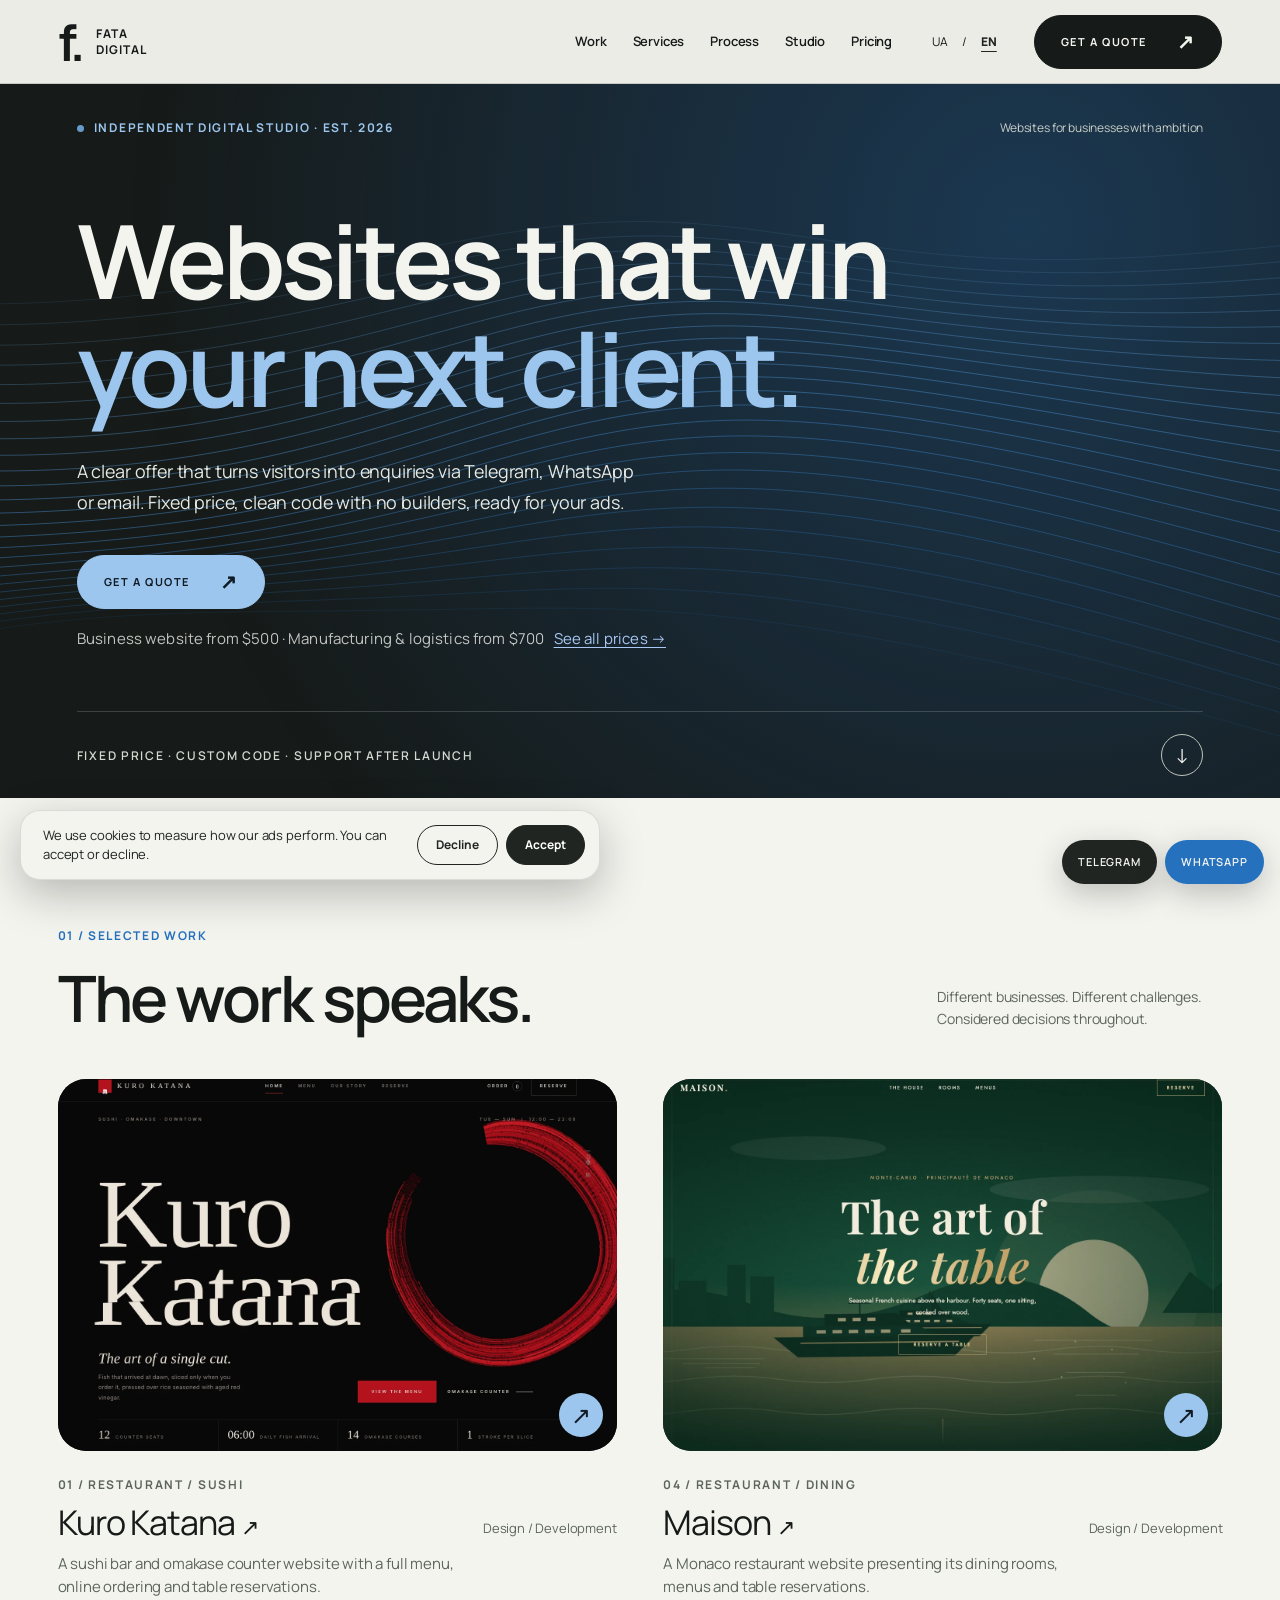
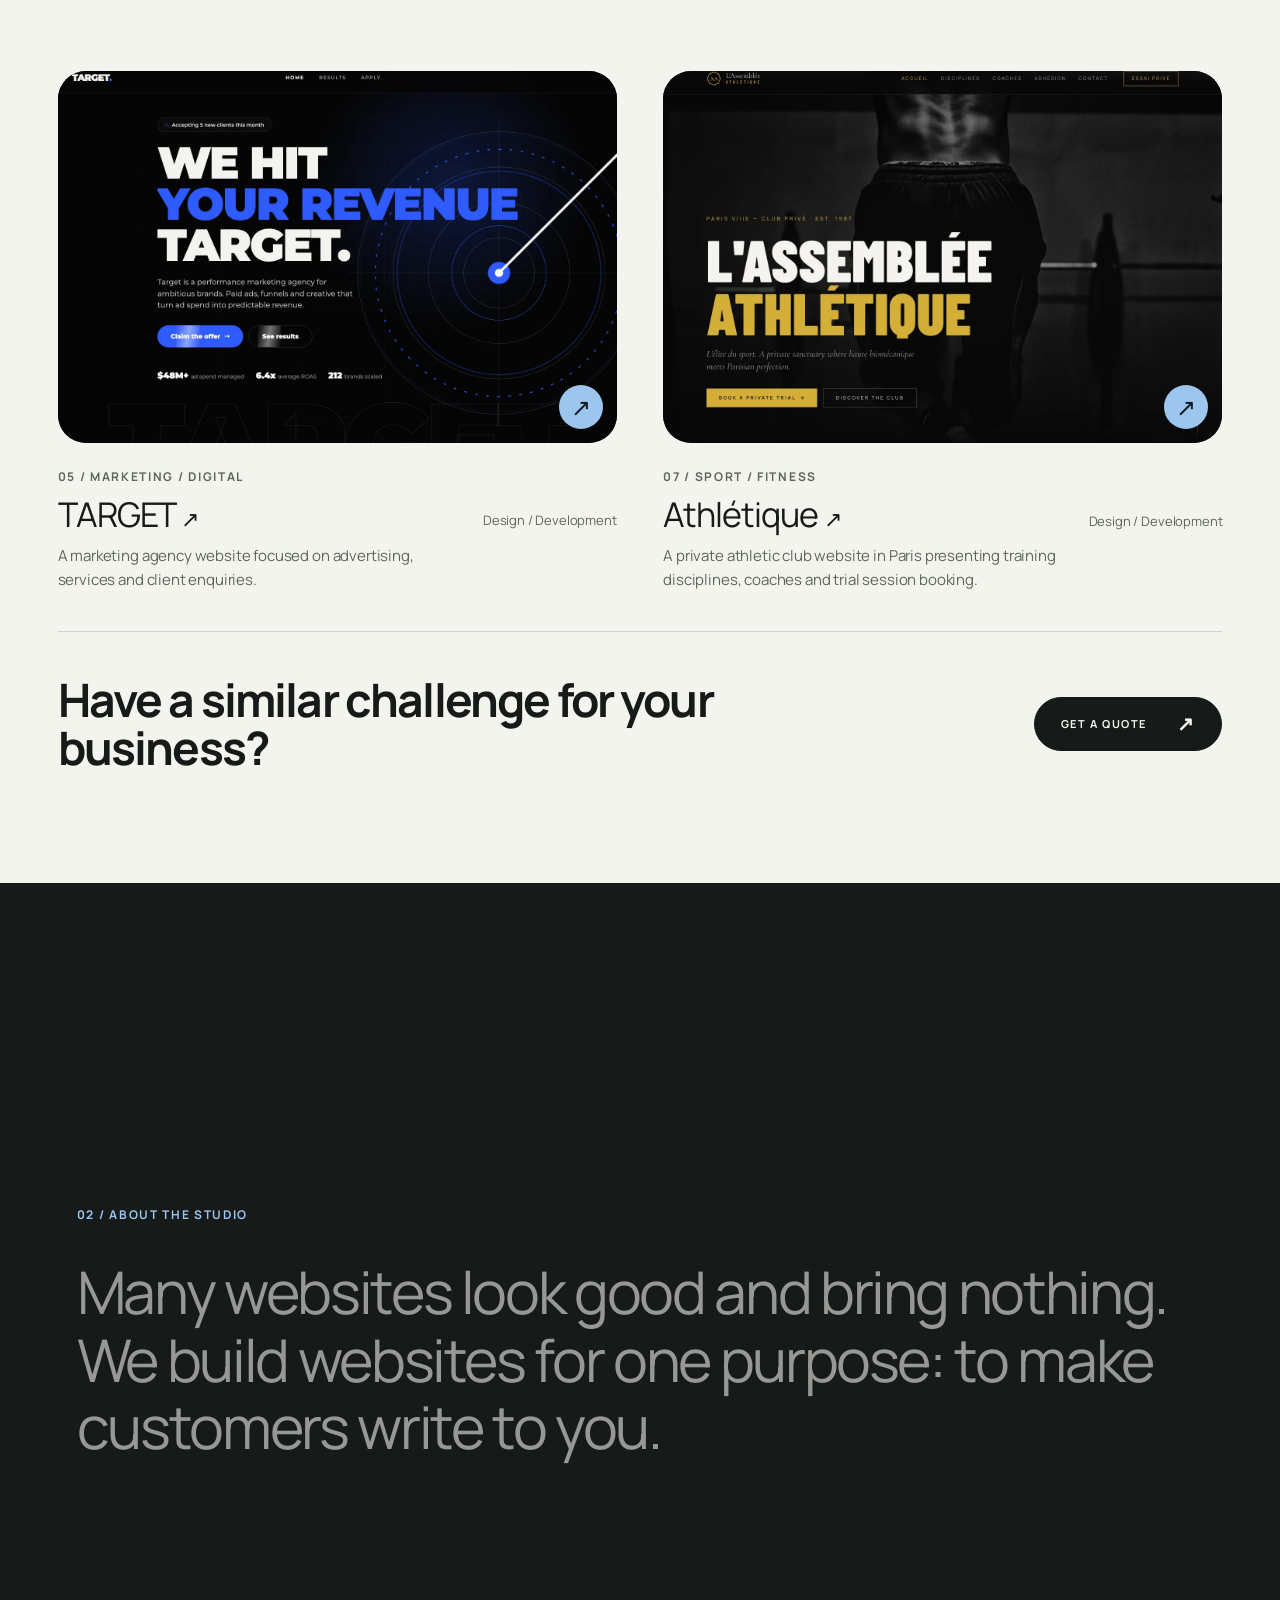
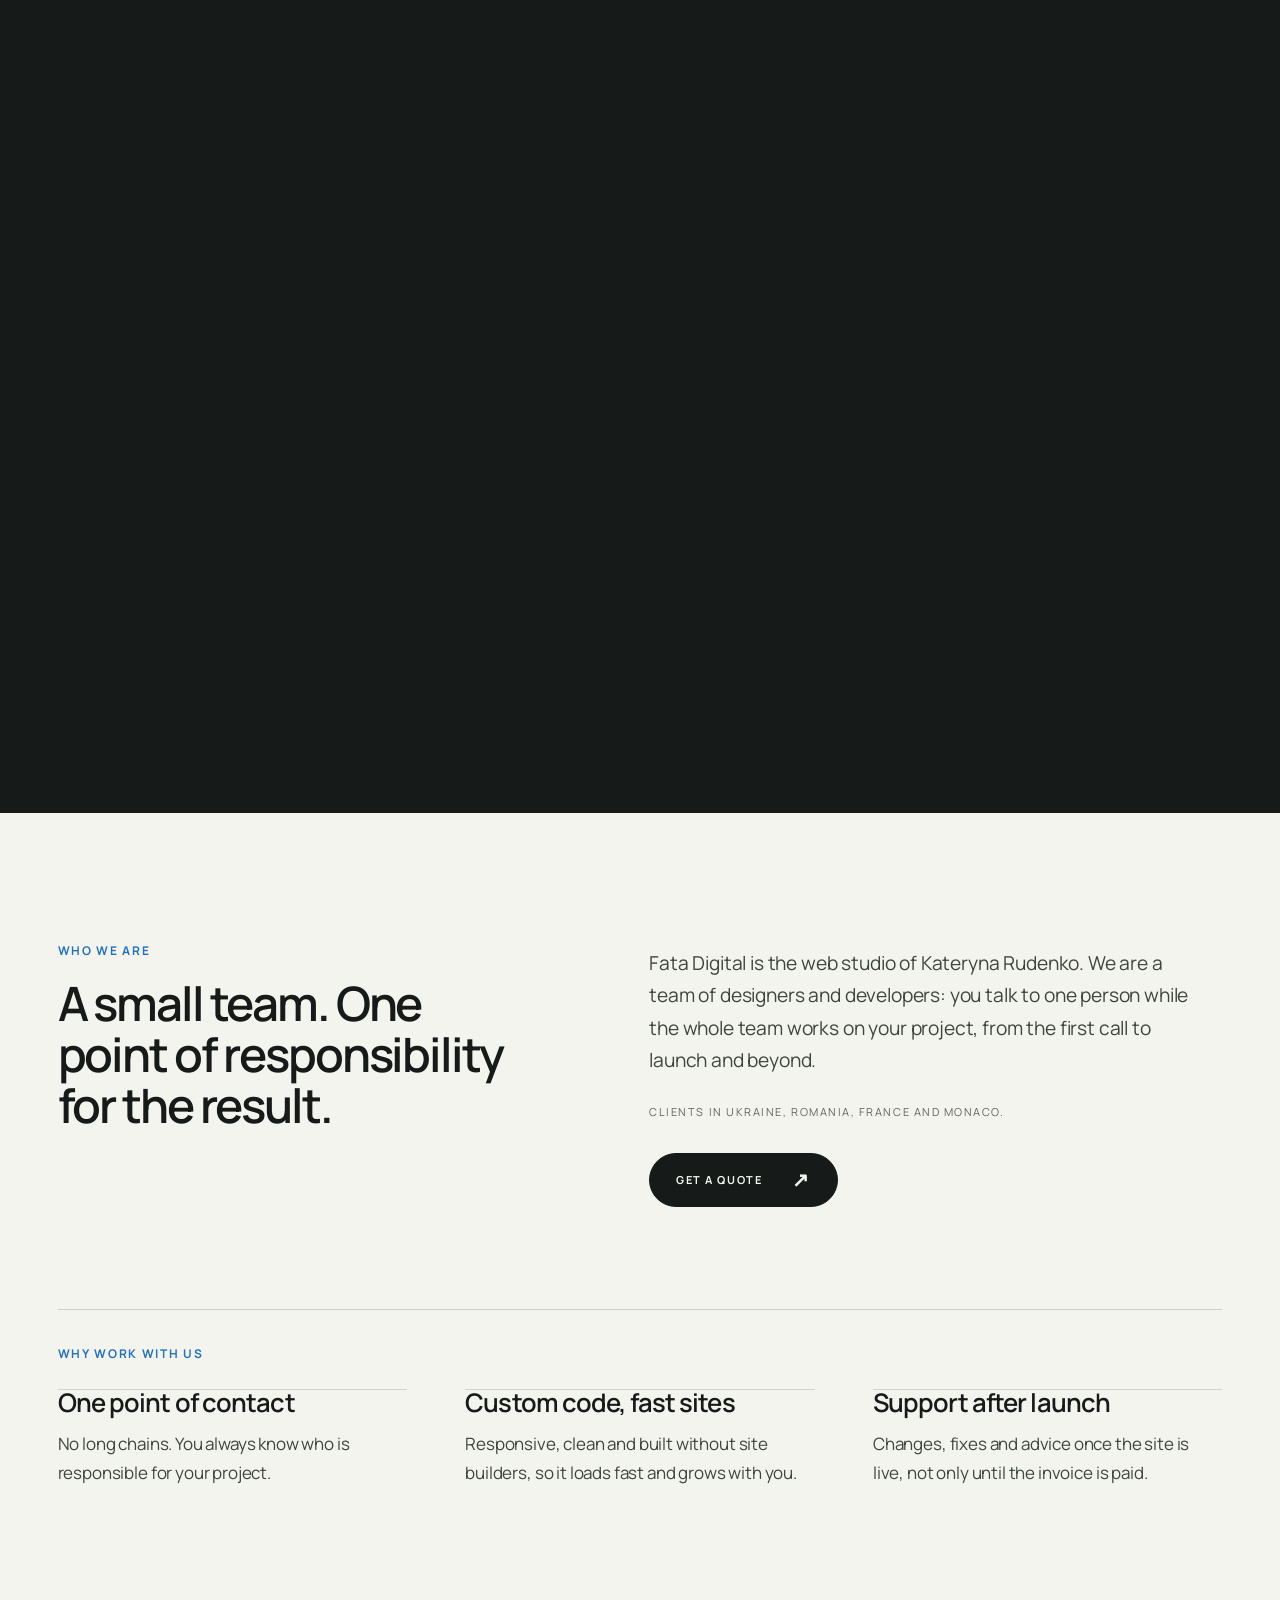
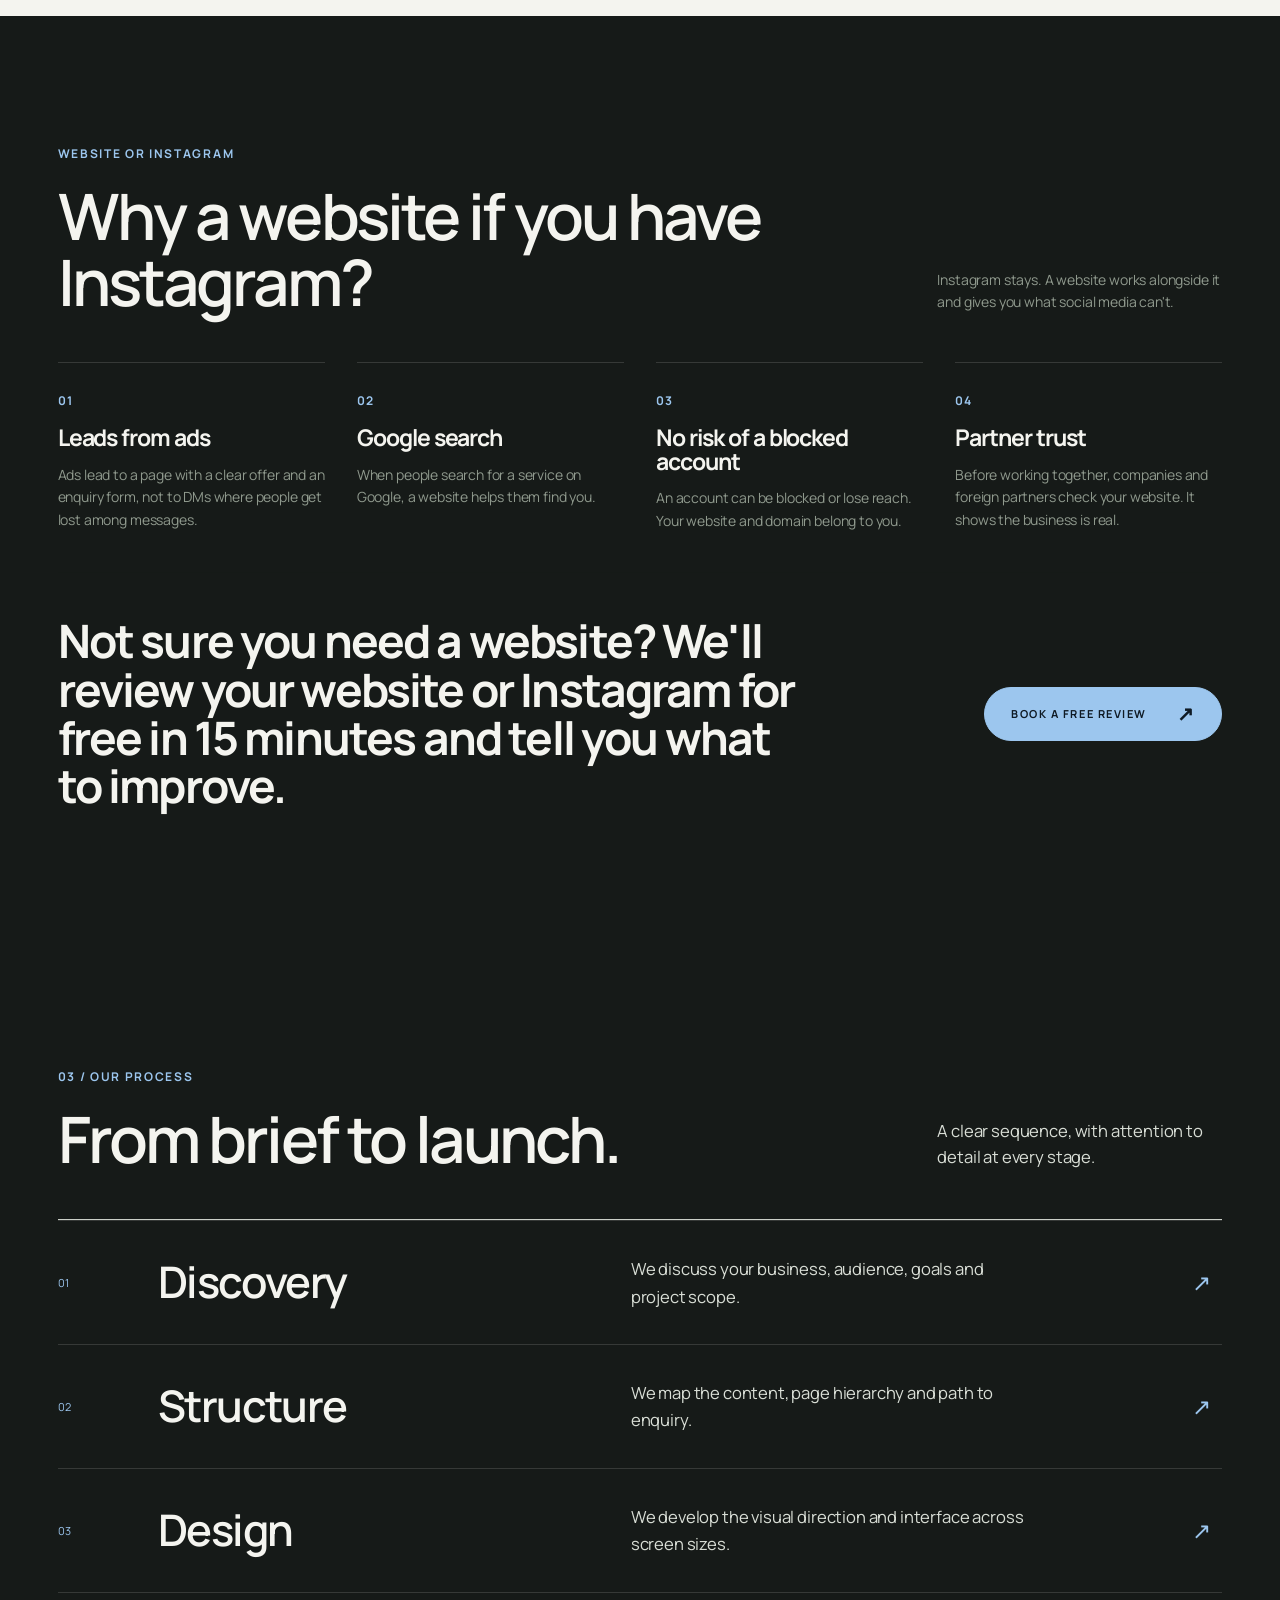
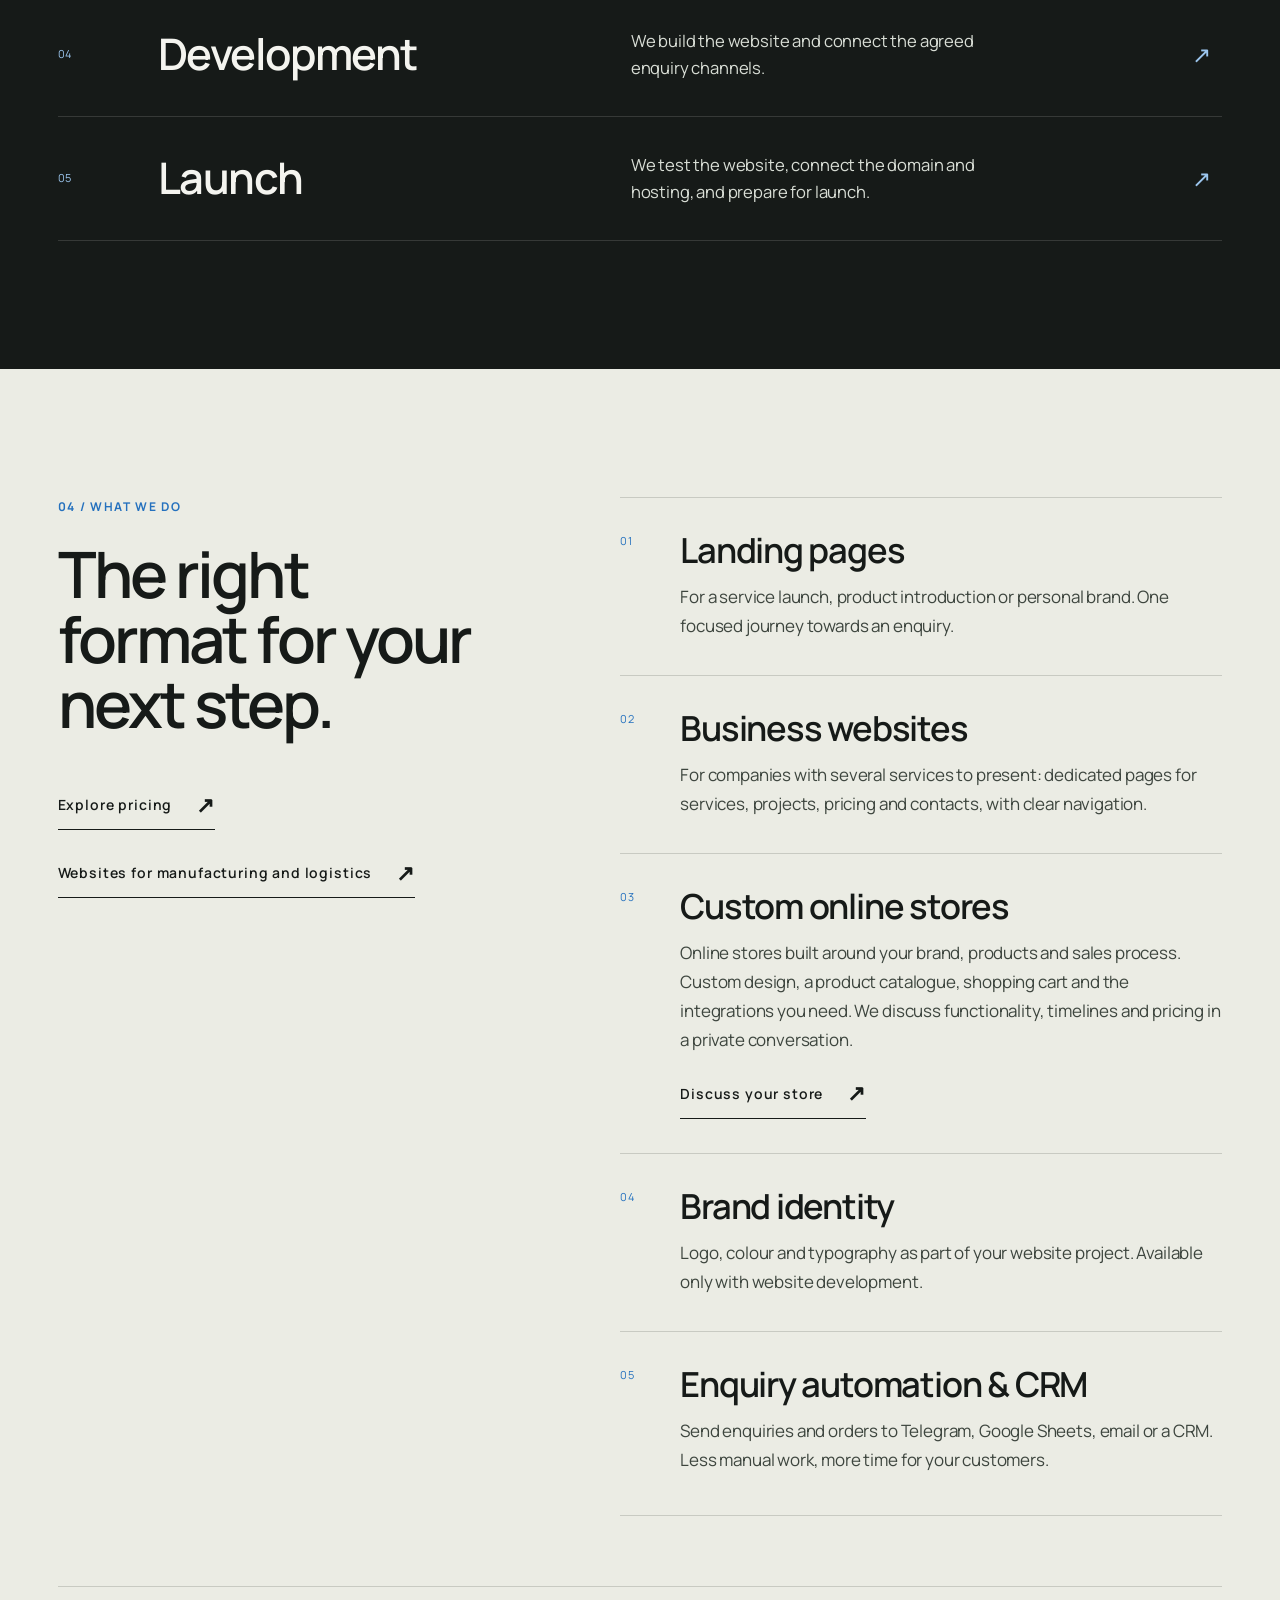
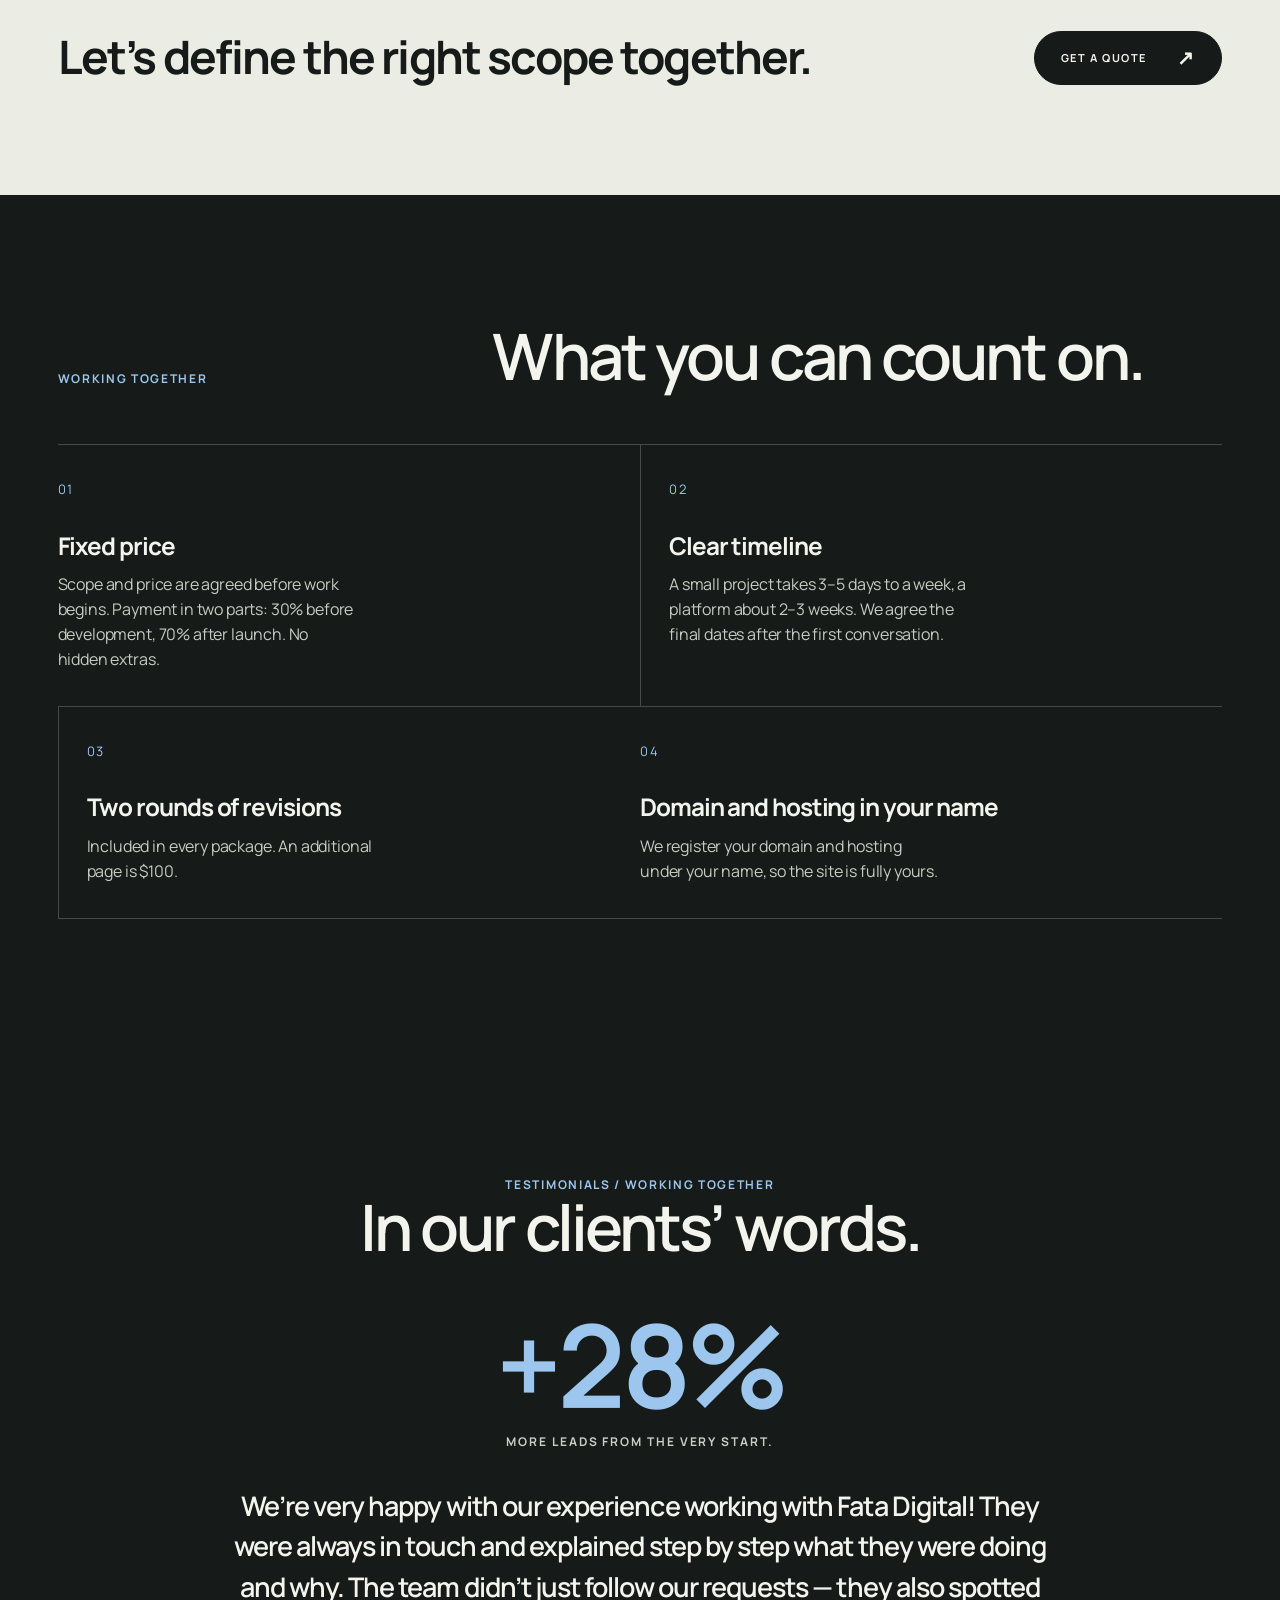
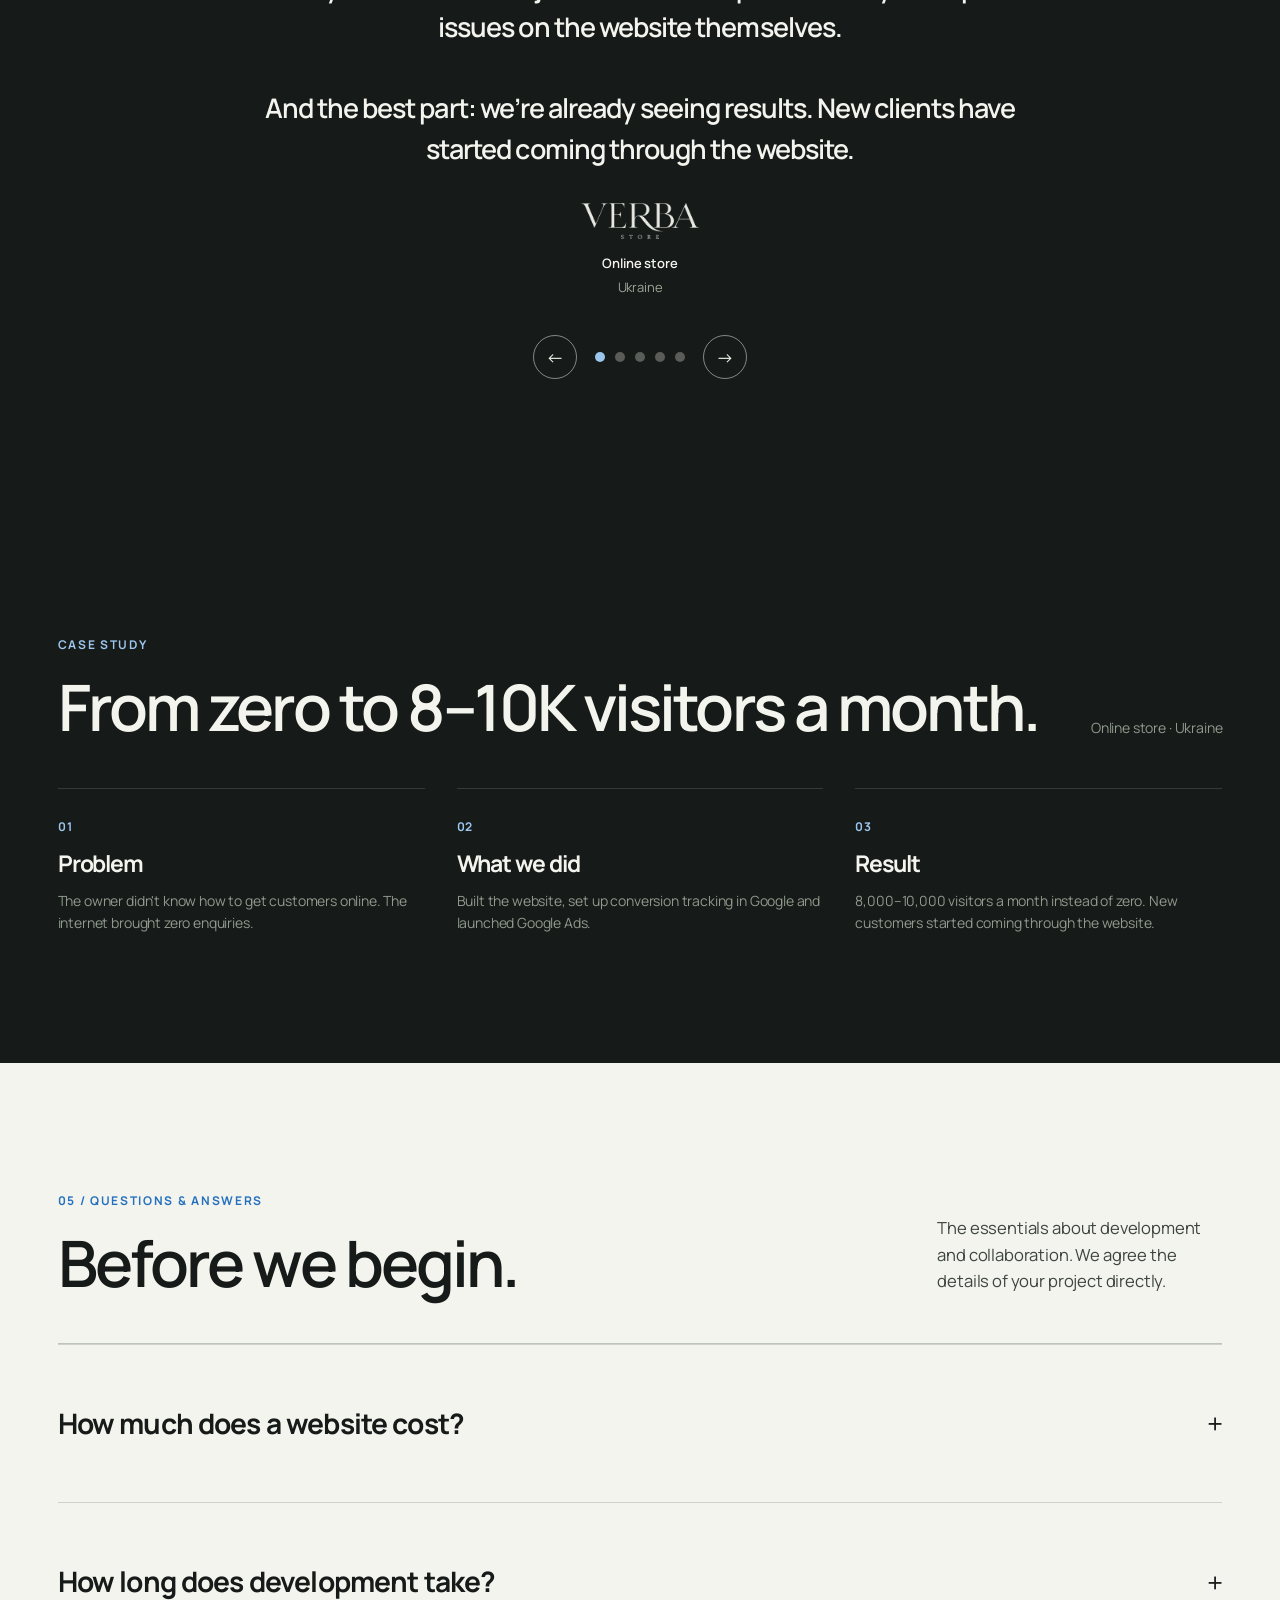
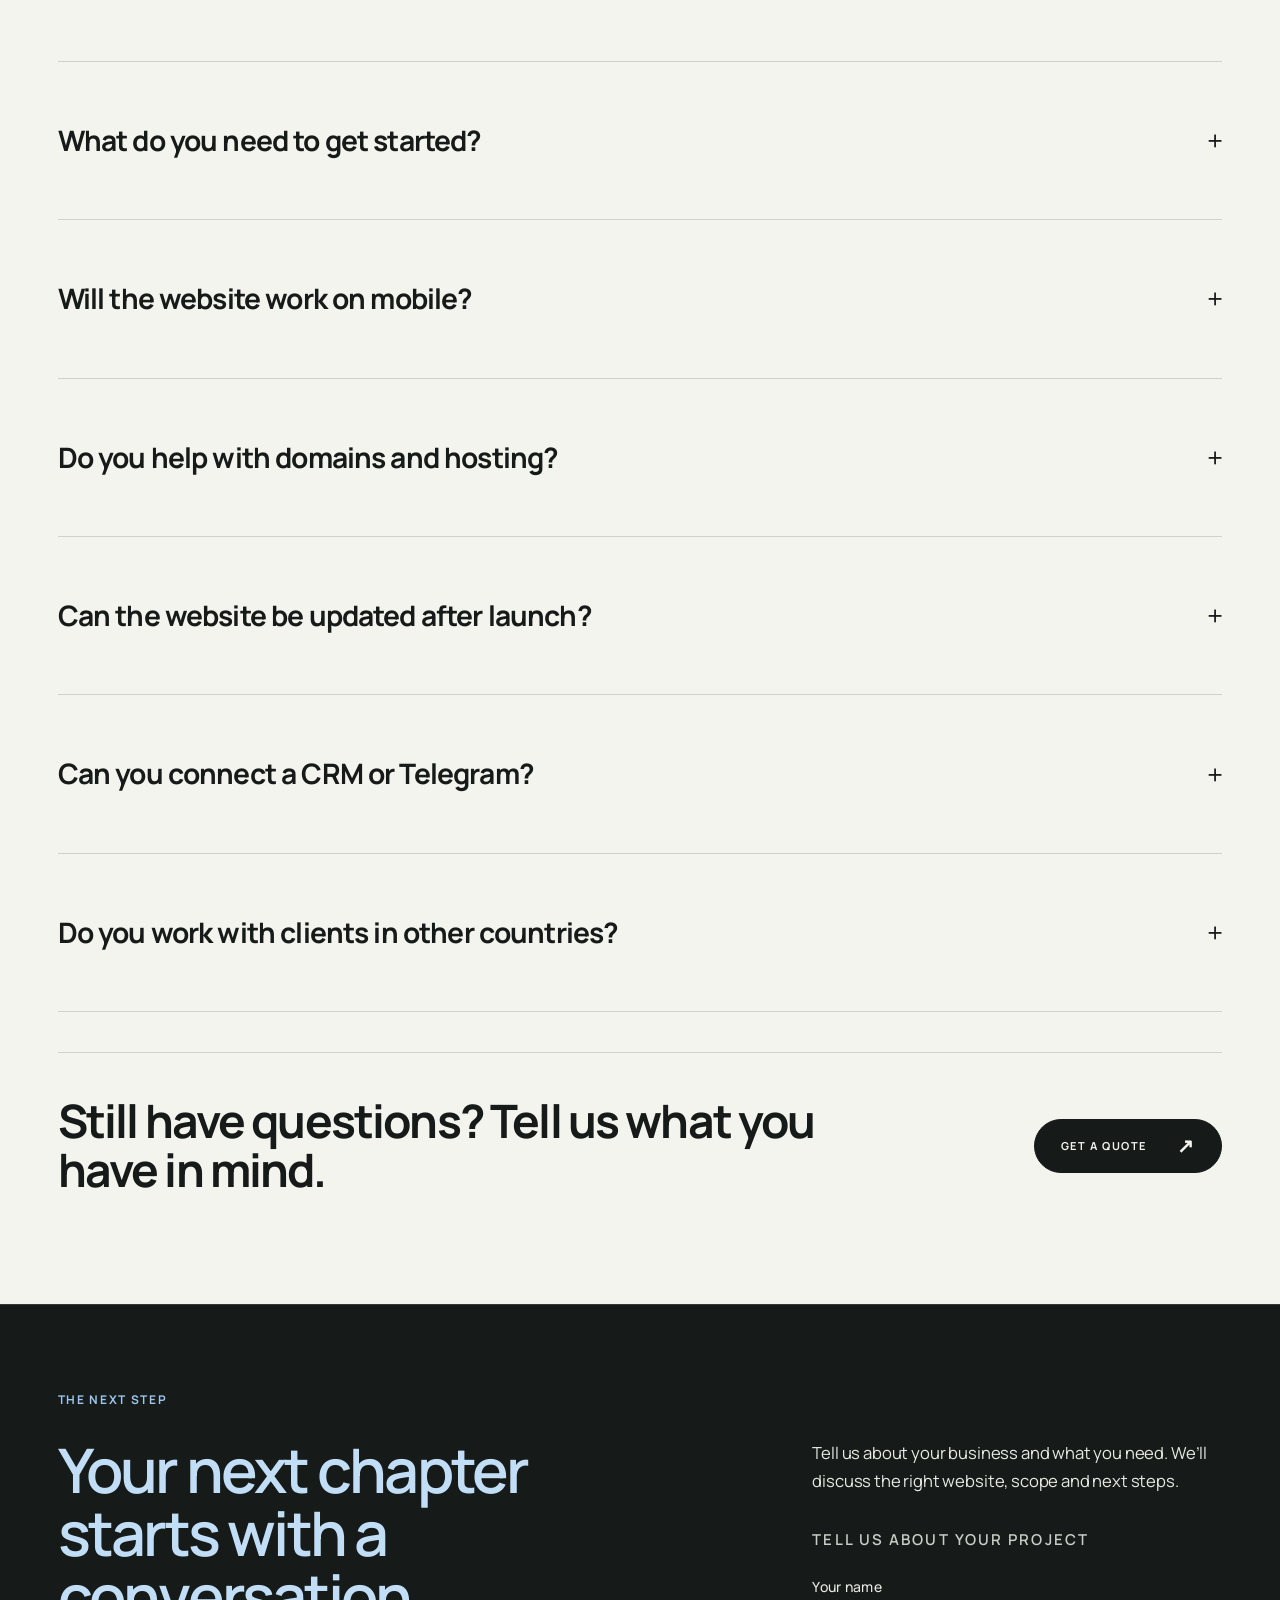
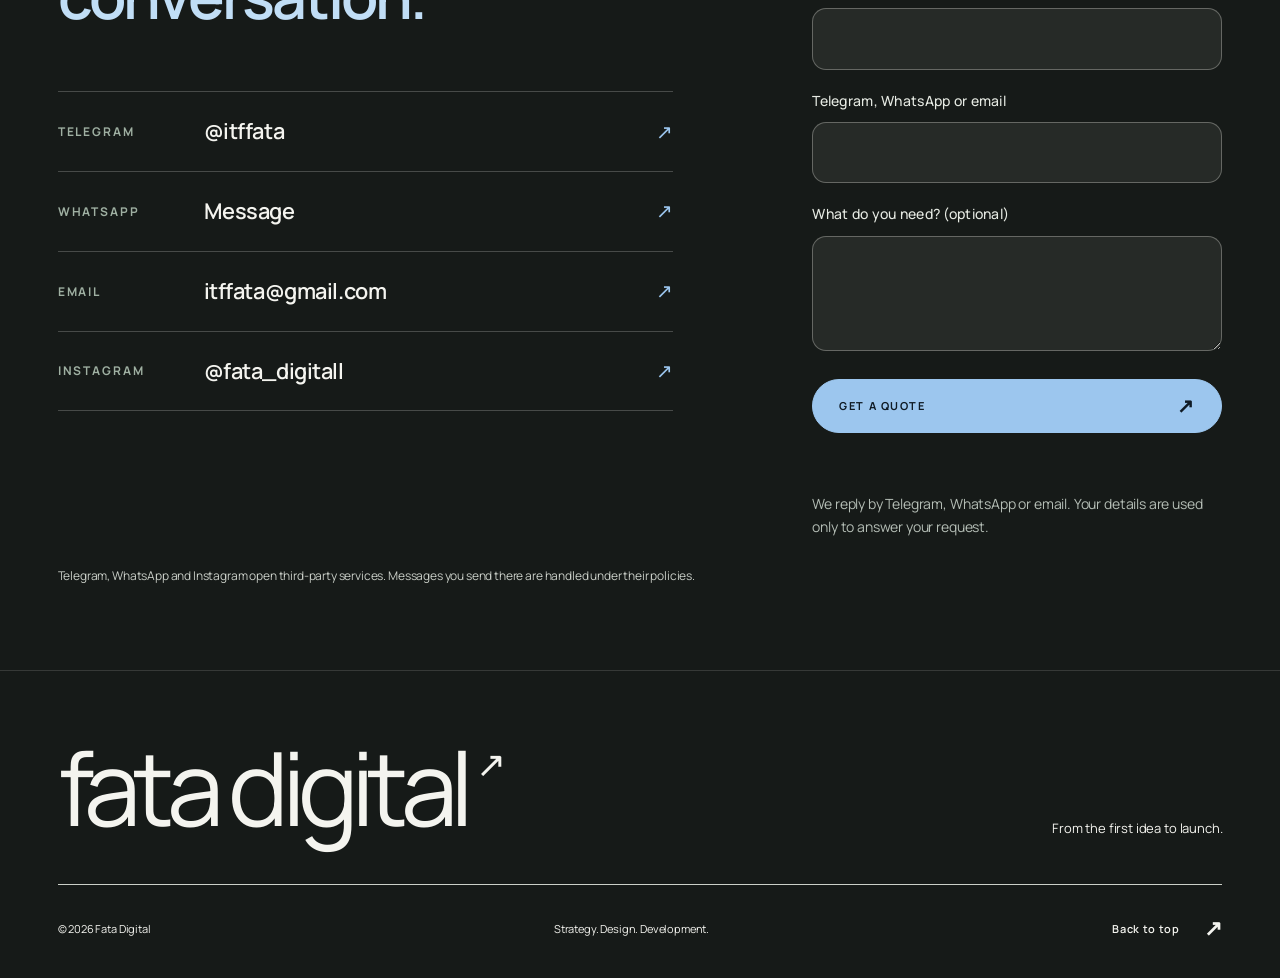
==== commit abc0fba0: "B2B prices $700/$1200, hero without $150, online store case study, Romanian B2B page Co-Authored-By:" ====
--- a/index.html
+++ b/index.html
@@ -10,9 +10,9 @@
 
   gtag('config', 'AW-18498293585');
 </script>
-<meta charset="utf-8"><meta name="viewport" content="width=device-width, initial-scale=1"><meta name="theme-color" content="#f4f4ef"><title>Fata Digital — Web Design &amp; Development Studio</title><meta name="description" content="Websites that make your business clear, compelling and easy to choose. Strategy, design, development and launch by Fata Digital."><link rel="canonical" href="https://fatadigital.online/"><meta property="og:type" content="website"><meta property="og:title" content="Fata Digital — Web Design &amp; Development Studio"><meta property="og:description" content="Websites that make your business clear, compelling and easy to choose. Strategy, design, development and launch by Fata Digital."><meta property="og:url" content="https://fatadigital.online/"><meta property="og:image" content="https://fatadigital.online/assets/social.jpg"><meta property="og:locale" content="en_US"><meta name="twitter:card" content="summary_large_image"><link rel="icon" href="assets/favicon.svg" type="image/svg+xml"><link rel="stylesheet" href="styles.css?v=20261109a"><script src="translations.js?v=20261109a" defer></script><script src="script.js?v=20261109a" defer></script><link rel="alternate" hreflang="uk" href="https://fatadigital.online/uk/"><link rel="alternate" hreflang="en" href="https://fatadigital.online/"><link rel="alternate" hreflang="x-default" href="https://fatadigital.online/"><script type="application/ld+json">{"@context": "https://schema.org", "@type": "ProfessionalService", "name": "Fata Digital", "url": "https://fatadigital.online/", "description": "Web design and development studio: landing pages and business websites in custom code, fixed price, support after launch.", "founder": {"@type": "Person", "name": "Kateryna Rudenko"}, "areaServed": ["Ukraine", "Romania", "France", "Monaco", "Europe"], "priceRange": "$150–$800", "knowsLanguage": ["uk", "en"], "sameAs": ["https://t.me/itffata"], "makesOffer": [{"@type": "Offer", "name": "Landing page", "priceSpecification": {"@type": "PriceSpecification", "price": 150, "priceCurrency": "USD", "valueAddedTaxIncluded": false, "minPrice": 150}}, {"@type": "Offer", "name": "Business website, up to 5 pages", "priceSpecification": {"@type": "PriceSpecification", "price": 500, "priceCurrency": "USD", "valueAddedTaxIncluded": false, "minPrice": 500}}, {"@type": "Offer", "name": "Pro website, up to 8 pages", "priceSpecification": {"@type": "PriceSpecification", "price": 800, "priceCurrency": "USD", "valueAddedTaxIncluded": false, "minPrice": 800}}]}</script></head><body data-page="home"><a data-i18n="skip" class="skip" href="#main">Skip to content</a><header class="header"><a class="brand" href="index.html" aria-label="Fata Digital"><span class="brand-symbol" aria-hidden="true">f.</span><span>FATA<br>DIGITAL</span></a><nav id="navigation" data-label="nav" aria-label="Main navigation"><a data-i18n="work" href="#works">Work</a><a data-i18n="services" href="#services">Services</a><a data-i18n="process" href="#process">Process</a><a data-i18n="studio" href="#studio">Studio</a><a data-i18n="prices" href="prices.html">Pricing</a><a class="menu-contact" href="#contact" data-i18n="start">Start a project</a></nav><div class="header-tools"><div class="languages" role="group" aria-label="Language" data-label="language"><a href="uk/index.html" data-lang="uk" lang="uk">UA</a><span aria-hidden="true">/</span><a href="index.html" data-lang="en" lang="en" aria-current="page">EN</a></div><a class="button header-cta" href="#contact"><span data-i18n="start" >Start a project</span><span aria-hidden="true">↗</span></a><button class="menu-toggle" type="button" aria-controls="navigation" aria-expanded="false" aria-label="Open menu"><span></span><span></span></button></div></header><main id="main"><section class="hero" id="home"><canvas class="hero-flow" aria-hidden="true"></canvas><div class="hero-top"><p data-i18n="heroeyebrow" class="eyebrow">Independent digital studio · Est. 2026</p><p data-i18n="herotag" class="hero-tag">Websites for businesses with ambition</p></div><div class="hero-grid"><div class="hero-copy"><h1><span data-i18n="hero1" >Websites that bring</span><br><span data-i18n="hero2" class="blue-text">you customers.</span></h1><p data-i18n="herocopy" class="hero-lead">A clear offer that turns visitors into enquiries via Telegram, WhatsApp or email. Fixed price, clean code with no builders, ready for your ads.</p><div class="hero-actions"><a class="button button-dark" href="#contact"><span data-i18n="start" >Get a quote</span><span aria-hidden="true">↗</span></a></div><p class="hero-price"><span data-i18n="heropricing">Landing from $150 · Business website from $500</span> <a href="prices.html" data-i18n="heropricelink">See all prices →</a></p></div><a class="hero-art" href="#works" data-label="viewwork" aria-label="View our work"><span class="art-top">F / D <span aria-hidden="true">↗</span></span><div class="art-screen art-screen-back"><img src="assets/projects/target.webp" width="1440" height="1000" data-alt="target" alt="Website preview: TARGET"></div><div class="art-screen art-screen-front"><img src="assets/projects/athletique.webp" width="1440" height="1000" data-alt="athletique" fetchpriority="high" alt="Website preview: Athlétique"></div><span class="art-bottom"><span data-i18n="art" >Idea. Structure. Execution.</span><span>01 — 07</span></span></a></div><div class="hero-bottom"><p data-i18n="herobottom" >Fixed price · Custom code · Support after launch</p><a href="#works" class="scroll-link" data-label="viewwork" aria-label="View our work">↓</a></div></section><section class="work section" id="works"><div class="section-heading"><div><p data-i18n="selected" class="eyebrow">01 / Selected work</p><h2 data-i18n="worktitle" >The work speaks.</h2></div><p data-i18n="workintro" >Different businesses. Different challenges. Considered decisions throughout.</p></div><div class="project-grid"><article class="project project-kuro"><a class="project-image" data-project="kuro" href="https://work.fatadigital.online/kuro-katana/" target="_blank" rel="noopener noreferrer" aria-label="View Kuro Katana — opens in a new tab"><div class="project-browser" aria-hidden="true"><i></i><i></i><i></i><span>Kuro Katana</span></div><img src="assets/projects/kuro-katana.webp" width="1440" height="1000" loading="lazy" data-alt="kuro" alt="Website preview: Kuro Katana"><span class="project-open" aria-hidden="true">↗</span></a><div class="project-meta"><div><p class="eyebrow">01 / <span data-i18n="cat_kuro" >Restaurant / Sushi</span></p><h3><a href="https://work.fatadigital.online/kuro-katana/" target="_blank" rel="noopener noreferrer">Kuro Katana <span aria-hidden="true">↗</span></a></h3></div><p data-i18n="web" class="project-service">Design / Development</p></div><p data-i18n="desc_kuro" class="project-description">A sushi bar and omakase counter website with a full menu, online ordering and table reservations.</p></article><article class="project project-mare"><a class="project-image" data-project="mare" href="https://work.fatadigital.online/mare/" target="_blank" rel="noopener noreferrer" aria-label="View MARE — opens in a new tab"><div class="project-browser" aria-hidden="true"><i></i><i></i><i></i><span>MARE</span></div><img src="assets/projects/mare.webp" width="1440" height="1000" loading="lazy" data-alt="mare" alt="Website preview: MARE"><span class="project-open" aria-hidden="true">↗</span></a><div class="project-meta"><div><p class="eyebrow">02 / <span data-i18n="cat_mare" >Logistics / Sea Freight</span></p><h3><a href="https://work.fatadigital.online/mare/" target="_blank" rel="noopener noreferrer">MARE <span aria-hidden="true">↗</span></a></h3></div><p data-i18n="web" class="project-service">Design / Development</p></div><p data-i18n="desc_mare" class="project-description">A sea freight company website presenting its services, fleet and shipping routes.</p></article><article class="project project-safeway"><a class="project-image" data-project="safeway" href="https://safewayua.com" target="_blank" rel="noopener noreferrer" aria-label="View SafeWay UA — opens in a new tab"><div class="project-browser" aria-hidden="true"><i></i><i></i><i></i><span>SafeWay UA</span></div><img src="assets/projects/safeway.webp" width="1440" height="1000" loading="lazy" data-alt="safeway" alt="Website preview: SafeWay UA"><span class="project-open" aria-hidden="true">↗</span></a><div class="project-meta"><div><p class="eyebrow">03 / <span data-i18n="cat_safeway" >Logistics / Services</span></p><h3><a href="https://safewayua.com" target="_blank" rel="noopener noreferrer">SafeWay UA <span aria-hidden="true">↗</span></a></h3></div><p data-i18n="web" class="project-service">Design / Development</p></div><p data-i18n="desc_safeway" class="project-description">A service website for people looking for reliable transport solutions.</p></article><article class="project project-maison"><a class="project-image" data-project="maison" href="https://work.fatadigital.online/maison/" target="_blank" rel="noopener noreferrer" aria-label="View Maison — opens in a new tab"><div class="project-browser" aria-hidden="true"><i></i><i></i><i></i><span>Maison</span></div><img src="assets/projects/maison.webp" width="1440" height="1000" loading="lazy" data-alt="maison" alt="Website preview: Maison"><span class="project-open" aria-hidden="true">↗</span></a><div class="project-meta"><div><p class="eyebrow">04 / <span data-i18n="cat_maison" >Restaurant / Dining</span></p><h3><a href="https://work.fatadigital.online/maison/" target="_blank" rel="noopener noreferrer">Maison <span aria-hidden="true">↗</span></a></h3></div><p data-i18n="web" class="project-service">Design / Development</p></div><p data-i18n="desc_maison" class="project-description">A Monaco restaurant website presenting its dining rooms, menus and table reservations.</p></article><article class="project project-target"><a class="project-image" data-project="target" href="https://work.fatadigital.online/target/" target="_blank" rel="noopener noreferrer" aria-label="View TARGET — opens in a new tab"><div class="project-browser" aria-hidden="true"><i></i><i></i><i></i><span>TARGET</span></div><img src="assets/projects/target.webp" width="1440" height="1000" loading="lazy" data-alt="target" alt="Website preview: TARGET"><span class="project-open" aria-hidden="true">↗</span></a><div class="project-meta"><div><p class="eyebrow">05 / <span data-i18n="cat_target" >Marketing / Digital</span></p><h3><a href="https://work.fatadigital.online/target/" target="_blank" rel="noopener noreferrer">TARGET <span aria-hidden="true">↗</span></a></h3></div><p data-i18n="web" class="project-service">Design / Development</p></div><p data-i18n="desc_target" class="project-description">A marketing agency website focused on advertising, services and client enquiries.</p></article><article class="project project-metalpro"><a class="project-image" data-project="metalpro" href="https://metalpro.in.ua/" target="_blank" rel="noopener noreferrer" aria-label="View MetalPro — opens in a new tab"><div class="project-browser" aria-hidden="true"><i></i><i></i><i></i><span>MetalPro</span></div><img src="assets/projects/metalpro.webp" width="1440" height="1000" loading="lazy" data-alt="metalpro" alt="Website preview: MetalPro"><span class="project-open" aria-hidden="true">↗</span></a><div class="project-meta"><div><p class="eyebrow">06 / <span data-i18n="cat_metalpro" >Manufacturing / Metalwork</span></p><h3><a href="https://metalpro.in.ua/" target="_blank" rel="noopener noreferrer">MetalPro <span aria-hidden="true">↗</span></a></h3></div><p data-i18n="web" class="project-service">Design / Development</p></div><p data-i18n="desc_metalpro" class="project-description">A gates, fences and canopies manufacturer’s website with services, completed projects and an enquiry form.</p></article><article class="project project-athletique"><a class="project-image" data-project="athletique" href="https://work.fatadigital.online/Athl-tique/" target="_blank" rel="noopener noreferrer" aria-label="View Athlétique — opens in a new tab"><div class="project-browser" aria-hidden="true"><i></i><i></i><i></i><span>Athlétique</span></div><img src="assets/projects/athletique.webp" width="1440" height="1000" loading="lazy" data-alt="athletique" alt="Website preview: Athlétique"><span class="project-open" aria-hidden="true">↗</span></a><div class="project-meta"><div><p class="eyebrow">07 / <span data-i18n="cat_athletique" >Sport / Fitness</span></p><h3><a href="https://work.fatadigital.online/Athl-tique/" target="_blank" rel="noopener noreferrer">Athlétique <span aria-hidden="true">↗</span></a></h3></div><p data-i18n="web" class="project-service">Design / Development</p></div><p data-i18n="desc_athletique" class="project-description">A private athletic club website in Paris presenting training disciplines, coaches and trial session booking.</p></article></div><div class="section-cta"><p data-i18n="ctawork">Have a similar challenge for your business?</p><a class="button button-dark" href="#contact"><span data-i18n="start">Get a quote</span><span aria-hidden="true">↗</span></a></div></section><section class="studio section karaoke-sec" id="studio"><div class="karaoke-pin"><p data-i18n="studiolabel" class="eyebrow">02 / About the studio</p><p class="karaoke" id="karaoke" aria-label="">Багато сайтів гарні й нічого не приносять. Ми будуємо сайти з однією метою: щоб клієнти вам писали.</p></div></section><section class="founder section" id="founder"><div class="founder-grid founder-text"><div class="founder-copy"><div class="f-left"><p data-i18n="founderlabel" class="eyebrow">Who we are</p><h2 data-i18n="foundertitle">A small team. One point of responsibility for the result.</h2></div><div class="f-right"><p data-i18n="foundercopy" class="large-copy">Fata Digital is the web studio of Kateryna Rudenko. We are a team of designers and developers: you talk to one person while the whole team works on your project, from the first call to launch and beyond.</p><p data-i18n="founderclients" class="founder-clients">Clients in Ukraine, Romania, France and Monaco.</p><div class="founder-actions"><a class="button button-dark" href="https://t.me/itffata"><span data-i18n="start">Get a quote</span><span aria-hidden="true">↗</span></a></div></div></div></div><div class="why"><p data-i18n="whylabel" class="eyebrow">Why work with us</p><div class="why-grid"><article><h3 data-i18n="why0">One point of contact</h3><p data-i18n="whyc0">No long chains. You always know who is responsible for your project.</p></article><article><h3 data-i18n="why1">Custom code, fast sites</h3><p data-i18n="whyc1">Responsive, clean and built without site builders, so it loads fast and grows with you.</p></article><article><h3 data-i18n="why2">Support after launch</h3><p data-i18n="whyc2">Changes, fixes and advice once the site is live, not only until the invoice is paid.</p></article></div></div></section><section class="section ig-why" id="instagram"><div class="section-heading"><div><p data-i18n="iglabel" class="eyebrow">Website or Instagram</p><h2 data-i18n="igtitle">Why a website if you have Instagram?</h2></div><p data-i18n="igintro">Instagram stays. A website works alongside it and gives you what social media can't.</p></div><div class="ig-grid"><article><span class="index">01</span><h3 data-i18n="ig0">Leads from ads</h3><p data-i18n="igc0">Ads lead to a page with a clear offer and an enquiry form, not to DMs where people get lost among messages.</p></article><article><span class="index">02</span><h3 data-i18n="ig1">Google search</h3><p data-i18n="igc1">When people search for a service on Google, a website helps them find you.</p></article><article><span class="index">03</span><h3 data-i18n="ig2">No risk of a blocked account</h3><p data-i18n="igc2">An account can be blocked or lose reach. Your website and domain belong to you.</p></article><article><span class="index">04</span><h3 data-i18n="ig3">Partner trust</h3><p data-i18n="igc3">Before working together, companies and foreign partners check your website. It shows the business is real.</p></article></div><div class="section-cta audit-cta"><p data-i18n="audit">Not sure you need a website? We'll review your website or Instagram for free in 15 minutes and tell you what to improve.</p><a class="button button-dark" href="https://t.me/itffata" target="_blank" rel="noopener noreferrer"><span data-i18n="auditcta">Book a free review</span><span aria-hidden="true">↗</span></a></div></section><section class="section process" id="process"><div class="section-heading"><div><p data-i18n="processlabel" class="eyebrow">03 / Our process</p><h2 data-i18n="processtitle" >From brief to launch.</h2></div><p data-i18n="processintro" >A clear sequence, with attention to detail at every stage.</p></div><div class="process-list"><article><span class="index">01</span><h3 data-i18n="p0" >Discovery</h3><p data-i18n="pc0" >We discuss your business, audience, goals and project scope.</p><span aria-hidden="true" class="process-plus">↗</span></article><article><span class="index">02</span><h3 data-i18n="p1" >Structure</h3><p data-i18n="pc1" >We map the content, page hierarchy and path to enquiry.</p><span aria-hidden="true" class="process-plus">↗</span></article><article><span class="index">03</span><h3 data-i18n="p2" >Design</h3><p data-i18n="pc2" >We develop the visual direction and interface across screen sizes.</p><span aria-hidden="true" class="process-plus">↗</span></article><article><span class="index">04</span><h3 data-i18n="p3" >Development</h3><p data-i18n="pc3" >We build the website and connect the agreed enquiry channels.</p><span aria-hidden="true" class="process-plus">↗</span></article><article><span class="index">05</span><h3 data-i18n="p4" >Launch</h3><p data-i18n="pc4" >We test the website, connect the domain and hosting, and prepare for launch.</p><span aria-hidden="true" class="process-plus">↗</span></article></div></section><section class="services section" id="services"><div class="services-intro"><div class="si-in"><p data-i18n="serviceslabel" class="eyebrow">04 / What we do</p><h2 data-i18n="servicestitle" >The right format for your next step.</h2><a class="text-link" href="prices.html"><span data-i18n="seeprices" >Explore pricing</span><span aria-hidden="true">↗</span></a><a class="text-link" href="b2b.html"><span data-i18n="b2blink">Websites for manufacturing and logistics</span><span aria-hidden="true">↗</span></a></div></div><div class="services-list"><article><span class="index">01</span><div><h3 data-i18n="s0" >Landing pages</h3><p data-i18n="sc0" >For a service launch, product introduction or personal brand. One focused journey towards an enquiry.</p></div></article><article><span class="index">02</span><div><h3 data-i18n="s1" >Business websites</h3><p data-i18n="sc1" >For companies with several services to present: dedicated pages for services, projects, pricing and contacts, with clear navigation.</p></div></article><article><span class="index">03</span><div><h3 data-i18n="storetitle">Custom online stores</h3><p data-i18n="storecopy">Online stores built around your brand, products and sales process. Custom design, a product catalogue, shopping cart and the integrations you need. We discuss functionality, timelines and pricing in a private conversation.</p><p><a class="text-link" href="https://t.me/itffata" target="_blank" rel="noopener noreferrer"><span data-i18n="storecta">Discuss your store</span><span aria-hidden="true">↗</span></a></p></div></article><article><span class="index">04</span><div><h3 data-i18n="s2" >Brand identity</h3><p data-i18n="sc2" >Logo, colour and typography as part of your website project. Available only with website development.</p></div></article><article><span class="index">05</span><div><h3 data-i18n="s3" >Enquiry automation &amp; CRM</h3><p data-i18n="sc3" >Send enquiries and orders to Telegram, Google Sheets, email or a CRM. Less manual work, more time for your customers.</p></div></article></div><div class="section-cta"><p data-i18n="ctaservices">Let’s define the right scope together.</p><a class="button button-dark" href="#contact"><span data-i18n="start">Get a quote</span><span aria-hidden="true">↗</span></a></div></section><section class="terms section" id="terms"><div class="terms-head"><p data-i18n="termslabel" class="eyebrow">Working together</p><h2 data-i18n="termstitle">What you can count on.</h2></div><div class="terms-grid"><article><span class="index">01</span><h3 data-i18n="terms0">Fixed price</h3><p data-i18n="termsc0">Scope and price are agreed before work begins. Payment in two parts: 30% before development, 70% after launch. No hidden extras.</p></article><article><span class="index">02</span><h3 data-i18n="terms1">Clear timeline</h3><p data-i18n="termsc1">A small project takes 3–5 days to a week, a platform about 2–3 weeks. We agree the final dates after the first conversation.</p></article><article><span class="index">03</span><h3 data-i18n="terms2">Two rounds of revisions</h3><p data-i18n="termsc2">Included in every package. An additional page is $100.</p></article><article><span class="index">04</span><h3 data-i18n="terms5">Domain and hosting in your name</h3><p data-i18n="termsc5">We register your domain and hosting under your name, so the site is fully yours.</p></article></div></section><section class="section reviews" id="reviews" aria-labelledby="reviews-title"><div class="rv-head"><p data-i18n="reviewslabel" class="eyebrow">Testimonials / Working together</p><h2 data-i18n="reviewstitle" id="reviews-title">In our clients’ words.</h2></div><div class="rv" id="rv"><div class="rv-stage"><figure class="rv-slide is-on" data-i="0"><div class="rv-stat"><strong data-count="28" data-pre="+" data-suf="%">+28%</strong><span data-i18n="resc0">More leads from the very start.</span></div><blockquote data-i18n="reviewscopy0">We’re very happy with our experience working with Fata Digital! They were always in touch and explained step by step what they were doing and why. The team didn’t just follow our requests — they also spotted issues on the website themselves.
+<meta charset="utf-8"><meta name="viewport" content="width=device-width, initial-scale=1"><meta name="theme-color" content="#f4f4ef"><title>Fata Digital — Web Design &amp; Development Studio</title><meta name="description" content="Websites that make your business clear, compelling and easy to choose. Strategy, design, development and launch by Fata Digital."><link rel="canonical" href="https://fatadigital.online/"><meta property="og:type" content="website"><meta property="og:title" content="Fata Digital — Web Design &amp; Development Studio"><meta property="og:description" content="Websites that make your business clear, compelling and easy to choose. Strategy, design, development and launch by Fata Digital."><meta property="og:url" content="https://fatadigital.online/"><meta property="og:image" content="https://fatadigital.online/assets/social.jpg"><meta property="og:locale" content="en_US"><meta name="twitter:card" content="summary_large_image"><link rel="icon" href="assets/favicon.svg" type="image/svg+xml"><link rel="stylesheet" href="styles.css?v=20261110a"><script src="translations.js?v=20261110a" defer></script><script src="script.js?v=20261110a" defer></script><link rel="alternate" hreflang="uk" href="https://fatadigital.online/uk/"><link rel="alternate" hreflang="en" href="https://fatadigital.online/"><link rel="alternate" hreflang="x-default" href="https://fatadigital.online/"><script type="application/ld+json">{"@context": "https://schema.org", "@type": "ProfessionalService", "name": "Fata Digital", "url": "https://fatadigital.online/", "description": "Web design and development studio: landing pages and business websites in custom code, fixed price, support after launch.", "founder": {"@type": "Person", "name": "Kateryna Rudenko"}, "areaServed": ["Ukraine", "Romania", "France", "Monaco", "Europe"], "priceRange": "$150–$800", "knowsLanguage": ["uk", "en"], "sameAs": ["https://t.me/itffata"], "makesOffer": [{"@type": "Offer", "name": "Landing page", "priceSpecification": {"@type": "PriceSpecification", "price": 150, "priceCurrency": "USD", "valueAddedTaxIncluded": false, "minPrice": 150}}, {"@type": "Offer", "name": "Business website, up to 5 pages", "priceSpecification": {"@type": "PriceSpecification", "price": 500, "priceCurrency": "USD", "valueAddedTaxIncluded": false, "minPrice": 500}}, {"@type": "Offer", "name": "Pro website, up to 8 pages", "priceSpecification": {"@type": "PriceSpecification", "price": 800, "priceCurrency": "USD", "valueAddedTaxIncluded": false, "minPrice": 800}}]}</script></head><body data-page="home"><a data-i18n="skip" class="skip" href="#main">Skip to content</a><header class="header"><a class="brand" href="index.html" aria-label="Fata Digital"><span class="brand-symbol" aria-hidden="true">f.</span><span>FATA<br>DIGITAL</span></a><nav id="navigation" data-label="nav" aria-label="Main navigation"><a data-i18n="work" href="#works">Work</a><a data-i18n="services" href="#services">Services</a><a data-i18n="process" href="#process">Process</a><a data-i18n="studio" href="#studio">Studio</a><a data-i18n="prices" href="prices.html">Pricing</a><a class="menu-contact" href="#contact" data-i18n="start">Start a project</a></nav><div class="header-tools"><div class="languages" role="group" aria-label="Language" data-label="language"><a href="uk/index.html" data-lang="uk" lang="uk">UA</a><span aria-hidden="true">/</span><a href="index.html" data-lang="en" lang="en" aria-current="page">EN</a></div><a class="button header-cta" href="#contact"><span data-i18n="start" >Start a project</span><span aria-hidden="true">↗</span></a><button class="menu-toggle" type="button" aria-controls="navigation" aria-expanded="false" aria-label="Open menu"><span></span><span></span></button></div></header><main id="main"><section class="hero" id="home"><canvas class="hero-flow" aria-hidden="true"></canvas><div class="hero-top"><p data-i18n="heroeyebrow" class="eyebrow">Independent digital studio · Est. 2026</p><p data-i18n="herotag" class="hero-tag">Websites for businesses with ambition</p></div><div class="hero-grid"><div class="hero-copy"><h1><span data-i18n="hero1" >Websites that bring</span><br><span data-i18n="hero2" class="blue-text">you customers.</span></h1><p data-i18n="herocopy" class="hero-lead">A clear offer that turns visitors into enquiries via Telegram, WhatsApp or email. Fixed price, clean code with no builders, ready for your ads.</p><div class="hero-actions"><a class="button button-dark" href="#contact"><span data-i18n="start" >Get a quote</span><span aria-hidden="true">↗</span></a></div><p class="hero-price"><span data-i18n="heropricing">Business website from $500 · Manufacturing & logistics from $700</span> <a href="prices.html" data-i18n="heropricelink">See all prices →</a></p></div><a class="hero-art" href="#works" data-label="viewwork" aria-label="View our work"><span class="art-top">F / D <span aria-hidden="true">↗</span></span><div class="art-screen art-screen-back"><img src="assets/projects/target.webp" width="1440" height="1000" data-alt="target" alt="Website preview: TARGET"></div><div class="art-screen art-screen-front"><img src="assets/projects/athletique.webp" width="1440" height="1000" data-alt="athletique" fetchpriority="high" alt="Website preview: Athlétique"></div><span class="art-bottom"><span data-i18n="art" >Idea. Structure. Execution.</span><span>01 — 07</span></span></a></div><div class="hero-bottom"><p data-i18n="herobottom" >Fixed price · Custom code · Support after launch</p><a href="#works" class="scroll-link" data-label="viewwork" aria-label="View our work">↓</a></div></section><section class="work section" id="works"><div class="section-heading"><div><p data-i18n="selected" class="eyebrow">01 / Selected work</p><h2 data-i18n="worktitle" >The work speaks.</h2></div><p data-i18n="workintro" >Different businesses. Different challenges. Considered decisions throughout.</p></div><div class="project-grid"><article class="project project-kuro"><a class="project-image" data-project="kuro" href="https://work.fatadigital.online/kuro-katana/" target="_blank" rel="noopener noreferrer" aria-label="View Kuro Katana — opens in a new tab"><div class="project-browser" aria-hidden="true"><i></i><i></i><i></i><span>Kuro Katana</span></div><img src="assets/projects/kuro-katana.webp" width="1440" height="1000" loading="lazy" data-alt="kuro" alt="Website preview: Kuro Katana"><span class="project-open" aria-hidden="true">↗</span></a><div class="project-meta"><div><p class="eyebrow">01 / <span data-i18n="cat_kuro" >Restaurant / Sushi</span></p><h3><a href="https://work.fatadigital.online/kuro-katana/" target="_blank" rel="noopener noreferrer">Kuro Katana <span aria-hidden="true">↗</span></a></h3></div><p data-i18n="web" class="project-service">Design / Development</p></div><p data-i18n="desc_kuro" class="project-description">A sushi bar and omakase counter website with a full menu, online ordering and table reservations.</p></article><article class="project project-mare"><a class="project-image" data-project="mare" href="https://work.fatadigital.online/mare/" target="_blank" rel="noopener noreferrer" aria-label="View MARE — opens in a new tab"><div class="project-browser" aria-hidden="true"><i></i><i></i><i></i><span>MARE</span></div><img src="assets/projects/mare.webp" width="1440" height="1000" loading="lazy" data-alt="mare" alt="Website preview: MARE"><span class="project-open" aria-hidden="true">↗</span></a><div class="project-meta"><div><p class="eyebrow">02 / <span data-i18n="cat_mare" >Logistics / Sea Freight</span></p><h3><a href="https://work.fatadigital.online/mare/" target="_blank" rel="noopener noreferrer">MARE <span aria-hidden="true">↗</span></a></h3></div><p data-i18n="web" class="project-service">Design / Development</p></div><p data-i18n="desc_mare" class="project-description">A sea freight company website presenting its services, fleet and shipping routes.</p></article><article class="project project-safeway"><a class="project-image" data-project="safeway" href="https://safewayua.com" target="_blank" rel="noopener noreferrer" aria-label="View SafeWay UA — opens in a new tab"><div class="project-browser" aria-hidden="true"><i></i><i></i><i></i><span>SafeWay UA</span></div><img src="assets/projects/safeway.webp" width="1440" height="1000" loading="lazy" data-alt="safeway" alt="Website preview: SafeWay UA"><span class="project-open" aria-hidden="true">↗</span></a><div class="project-meta"><div><p class="eyebrow">03 / <span data-i18n="cat_safeway" >Logistics / Services</span></p><h3><a href="https://safewayua.com" target="_blank" rel="noopener noreferrer">SafeWay UA <span aria-hidden="true">↗</span></a></h3></div><p data-i18n="web" class="project-service">Design / Development</p></div><p data-i18n="desc_safeway" class="project-description">A service website for people looking for reliable transport solutions.</p></article><article class="project project-maison"><a class="project-image" data-project="maison" href="https://work.fatadigital.online/maison/" target="_blank" rel="noopener noreferrer" aria-label="View Maison — opens in a new tab"><div class="project-browser" aria-hidden="true"><i></i><i></i><i></i><span>Maison</span></div><img src="assets/projects/maison.webp" width="1440" height="1000" loading="lazy" data-alt="maison" alt="Website preview: Maison"><span class="project-open" aria-hidden="true">↗</span></a><div class="project-meta"><div><p class="eyebrow">04 / <span data-i18n="cat_maison" >Restaurant / Dining</span></p><h3><a href="https://work.fatadigital.online/maison/" target="_blank" rel="noopener noreferrer">Maison <span aria-hidden="true">↗</span></a></h3></div><p data-i18n="web" class="project-service">Design / Development</p></div><p data-i18n="desc_maison" class="project-description">A Monaco restaurant website presenting its dining rooms, menus and table reservations.</p></article><article class="project project-target"><a class="project-image" data-project="target" href="https://work.fatadigital.online/target/" target="_blank" rel="noopener noreferrer" aria-label="View TARGET — opens in a new tab"><div class="project-browser" aria-hidden="true"><i></i><i></i><i></i><span>TARGET</span></div><img src="assets/projects/target.webp" width="1440" height="1000" loading="lazy" data-alt="target" alt="Website preview: TARGET"><span class="project-open" aria-hidden="true">↗</span></a><div class="project-meta"><div><p class="eyebrow">05 / <span data-i18n="cat_target" >Marketing / Digital</span></p><h3><a href="https://work.fatadigital.online/target/" target="_blank" rel="noopener noreferrer">TARGET <span aria-hidden="true">↗</span></a></h3></div><p data-i18n="web" class="project-service">Design / Development</p></div><p data-i18n="desc_target" class="project-description">A marketing agency website focused on advertising, services and client enquiries.</p></article><article class="project project-metalpro"><a class="project-image" data-project="metalpro" href="https://metalpro.in.ua/" target="_blank" rel="noopener noreferrer" aria-label="View MetalPro — opens in a new tab"><div class="project-browser" aria-hidden="true"><i></i><i></i><i></i><span>MetalPro</span></div><img src="assets/projects/metalpro.webp" width="1440" height="1000" loading="lazy" data-alt="metalpro" alt="Website preview: MetalPro"><span class="project-open" aria-hidden="true">↗</span></a><div class="project-meta"><div><p class="eyebrow">06 / <span data-i18n="cat_metalpro" >Manufacturing / Metalwork</span></p><h3><a href="https://metalpro.in.ua/" target="_blank" rel="noopener noreferrer">MetalPro <span aria-hidden="true">↗</span></a></h3></div><p data-i18n="web" class="project-service">Design / Development</p></div><p data-i18n="desc_metalpro" class="project-description">A gates, fences and canopies manufacturer’s website with services, completed projects and an enquiry form.</p></article><article class="project project-athletique"><a class="project-image" data-project="athletique" href="https://work.fatadigital.online/Athl-tique/" target="_blank" rel="noopener noreferrer" aria-label="View Athlétique — opens in a new tab"><div class="project-browser" aria-hidden="true"><i></i><i></i><i></i><span>Athlétique</span></div><img src="assets/projects/athletique.webp" width="1440" height="1000" loading="lazy" data-alt="athletique" alt="Website preview: Athlétique"><span class="project-open" aria-hidden="true">↗</span></a><div class="project-meta"><div><p class="eyebrow">07 / <span data-i18n="cat_athletique" >Sport / Fitness</span></p><h3><a href="https://work.fatadigital.online/Athl-tique/" target="_blank" rel="noopener noreferrer">Athlétique <span aria-hidden="true">↗</span></a></h3></div><p data-i18n="web" class="project-service">Design / Development</p></div><p data-i18n="desc_athletique" class="project-description">A private athletic club website in Paris presenting training disciplines, coaches and trial session booking.</p></article></div><div class="section-cta"><p data-i18n="ctawork">Have a similar challenge for your business?</p><a class="button button-dark" href="#contact"><span data-i18n="start">Get a quote</span><span aria-hidden="true">↗</span></a></div></section><section class="studio section karaoke-sec" id="studio"><div class="karaoke-pin"><p data-i18n="studiolabel" class="eyebrow">02 / About the studio</p><p class="karaoke" id="karaoke" aria-label="">Багато сайтів гарні й нічого не приносять. Ми будуємо сайти з однією метою: щоб клієнти вам писали.</p></div></section><section class="founder section" id="founder"><div class="founder-grid founder-text"><div class="founder-copy"><div class="f-left"><p data-i18n="founderlabel" class="eyebrow">Who we are</p><h2 data-i18n="foundertitle">A small team. One point of responsibility for the result.</h2></div><div class="f-right"><p data-i18n="foundercopy" class="large-copy">Fata Digital is the web studio of Kateryna Rudenko. We are a team of designers and developers: you talk to one person while the whole team works on your project, from the first call to launch and beyond.</p><p data-i18n="founderclients" class="founder-clients">Clients in Ukraine, Romania, France and Monaco.</p><div class="founder-actions"><a class="button button-dark" href="https://t.me/itffata"><span data-i18n="start">Get a quote</span><span aria-hidden="true">↗</span></a></div></div></div></div><div class="why"><p data-i18n="whylabel" class="eyebrow">Why work with us</p><div class="why-grid"><article><h3 data-i18n="why0">One point of contact</h3><p data-i18n="whyc0">No long chains. You always know who is responsible for your project.</p></article><article><h3 data-i18n="why1">Custom code, fast sites</h3><p data-i18n="whyc1">Responsive, clean and built without site builders, so it loads fast and grows with you.</p></article><article><h3 data-i18n="why2">Support after launch</h3><p data-i18n="whyc2">Changes, fixes and advice once the site is live, not only until the invoice is paid.</p></article></div></div></section><section class="section ig-why" id="instagram"><div class="section-heading"><div><p data-i18n="iglabel" class="eyebrow">Website or Instagram</p><h2 data-i18n="igtitle">Why a website if you have Instagram?</h2></div><p data-i18n="igintro">Instagram stays. A website works alongside it and gives you what social media can't.</p></div><div class="ig-grid"><article><span class="index">01</span><h3 data-i18n="ig0">Leads from ads</h3><p data-i18n="igc0">Ads lead to a page with a clear offer and an enquiry form, not to DMs where people get lost among messages.</p></article><article><span class="index">02</span><h3 data-i18n="ig1">Google search</h3><p data-i18n="igc1">When people search for a service on Google, a website helps them find you.</p></article><article><span class="index">03</span><h3 data-i18n="ig2">No risk of a blocked account</h3><p data-i18n="igc2">An account can be blocked or lose reach. Your website and domain belong to you.</p></article><article><span class="index">04</span><h3 data-i18n="ig3">Partner trust</h3><p data-i18n="igc3">Before working together, companies and foreign partners check your website. It shows the business is real.</p></article></div><div class="section-cta audit-cta"><p data-i18n="audit">Not sure you need a website? We'll review your website or Instagram for free in 15 minutes and tell you what to improve.</p><a class="button button-dark" href="https://t.me/itffata" target="_blank" rel="noopener noreferrer"><span data-i18n="auditcta">Book a free review</span><span aria-hidden="true">↗</span></a></div></section><section class="section process" id="process"><div class="section-heading"><div><p data-i18n="processlabel" class="eyebrow">03 / Our process</p><h2 data-i18n="processtitle" >From brief to launch.</h2></div><p data-i18n="processintro" >A clear sequence, with attention to detail at every stage.</p></div><div class="process-list"><article><span class="index">01</span><h3 data-i18n="p0" >Discovery</h3><p data-i18n="pc0" >We discuss your business, audience, goals and project scope.</p><span aria-hidden="true" class="process-plus">↗</span></article><article><span class="index">02</span><h3 data-i18n="p1" >Structure</h3><p data-i18n="pc1" >We map the content, page hierarchy and path to enquiry.</p><span aria-hidden="true" class="process-plus">↗</span></article><article><span class="index">03</span><h3 data-i18n="p2" >Design</h3><p data-i18n="pc2" >We develop the visual direction and interface across screen sizes.</p><span aria-hidden="true" class="process-plus">↗</span></article><article><span class="index">04</span><h3 data-i18n="p3" >Development</h3><p data-i18n="pc3" >We build the website and connect the agreed enquiry channels.</p><span aria-hidden="true" class="process-plus">↗</span></article><article><span class="index">05</span><h3 data-i18n="p4" >Launch</h3><p data-i18n="pc4" >We test the website, connect the domain and hosting, and prepare for launch.</p><span aria-hidden="true" class="process-plus">↗</span></article></div></section><section class="services section" id="services"><div class="services-intro"><div class="si-in"><p data-i18n="serviceslabel" class="eyebrow">04 / What we do</p><h2 data-i18n="servicestitle" >The right format for your next step.</h2><a class="text-link" href="prices.html"><span data-i18n="seeprices" >Explore pricing</span><span aria-hidden="true">↗</span></a><a class="text-link" href="b2b.html"><span data-i18n="b2blink">Websites for manufacturing and logistics</span><span aria-hidden="true">↗</span></a></div></div><div class="services-list"><article><span class="index">01</span><div><h3 data-i18n="s0" >Landing pages</h3><p data-i18n="sc0" >For a service launch, product introduction or personal brand. One focused journey towards an enquiry.</p></div></article><article><span class="index">02</span><div><h3 data-i18n="s1" >Business websites</h3><p data-i18n="sc1" >For companies with several services to present: dedicated pages for services, projects, pricing and contacts, with clear navigation.</p></div></article><article><span class="index">03</span><div><h3 data-i18n="storetitle">Custom online stores</h3><p data-i18n="storecopy">Online stores built around your brand, products and sales process. Custom design, a product catalogue, shopping cart and the integrations you need. We discuss functionality, timelines and pricing in a private conversation.</p><p><a class="text-link" href="https://t.me/itffata" target="_blank" rel="noopener noreferrer"><span data-i18n="storecta">Discuss your store</span><span aria-hidden="true">↗</span></a></p></div></article><article><span class="index">04</span><div><h3 data-i18n="s2" >Brand identity</h3><p data-i18n="sc2" >Logo, colour and typography as part of your website project. Available only with website development.</p></div></article><article><span class="index">05</span><div><h3 data-i18n="s3" >Enquiry automation &amp; CRM</h3><p data-i18n="sc3" >Send enquiries and orders to Telegram, Google Sheets, email or a CRM. Less manual work, more time for your customers.</p></div></article></div><div class="section-cta"><p data-i18n="ctaservices">Let’s define the right scope together.</p><a class="button button-dark" href="#contact"><span data-i18n="start">Get a quote</span><span aria-hidden="true">↗</span></a></div></section><section class="terms section" id="terms"><div class="terms-head"><p data-i18n="termslabel" class="eyebrow">Working together</p><h2 data-i18n="termstitle">What you can count on.</h2></div><div class="terms-grid"><article><span class="index">01</span><h3 data-i18n="terms0">Fixed price</h3><p data-i18n="termsc0">Scope and price are agreed before work begins. Payment in two parts: 30% before development, 70% after launch. No hidden extras.</p></article><article><span class="index">02</span><h3 data-i18n="terms1">Clear timeline</h3><p data-i18n="termsc1">A small project takes 3–5 days to a week, a platform about 2–3 weeks. We agree the final dates after the first conversation.</p></article><article><span class="index">03</span><h3 data-i18n="terms2">Two rounds of revisions</h3><p data-i18n="termsc2">Included in every package. An additional page is $100.</p></article><article><span class="index">04</span><h3 data-i18n="terms5">Domain and hosting in your name</h3><p data-i18n="termsc5">We register your domain and hosting under your name, so the site is fully yours.</p></article></div></section><section class="section reviews" id="reviews" aria-labelledby="reviews-title"><div class="rv-head"><p data-i18n="reviewslabel" class="eyebrow">Testimonials / Working together</p><h2 data-i18n="reviewstitle" id="reviews-title">In our clients’ words.</h2></div><div class="rv" id="rv"><div class="rv-stage"><figure class="rv-slide is-on" data-i="0"><div class="rv-stat"><strong data-count="28" data-pre="+" data-suf="%">+28%</strong><span data-i18n="resc0">More leads from the very start.</span></div><blockquote data-i18n="reviewscopy0">We’re very happy with our experience working with Fata Digital! They were always in touch and explained step by step what they were doing and why. The team didn’t just follow our requests — they also spotted issues on the website themselves.
 
 And the best part: we’re already seeing results. New clients have started coming through the website.</blockquote><figcaption><span class="rv-logo has-logo"><img src="assets/logos/verba.png" alt="Verba Store" height="40"></span><span class="rv-meta"><b data-i18n="reviewstype0">Online store</b><em data-i18n="reviewsource0">Ukraine</em></span></figcaption></figure><figure class="rv-slide" data-i="1"><blockquote data-i18n="reviewscopy1">Thank you for working with us! It’s very comfortable working with you, and I like that you keep us involved throughout the entire process. We’re very happy with the results.</blockquote><figcaption><span class="rv-logo has-logo"><img src="assets/logos/maison.png" alt="Maison" height="40"></span><span class="rv-meta"><b data-i18n="reviewstype1">Restaurant</b><em data-i18n="reviewsource1">Monaco</em></span></figcaption></figure><figure class="rv-slide" data-i="2"><blockquote data-i18n="reviewscopy2">Good morning. The website looks amazing! Exactly the style I was looking for. It&#x27;s so easy to communicate with you guys, personally me I appreciate it the most. Really happy with the experience</blockquote><figcaption><span class="rv-logo has-logo"><img src="assets/logos/maiestria.png" alt="Măiestria" height="72" style="height:72px"></span><span class="rv-meta"><b data-i18n="reviewstype2">Promotional landing page for a factory</b><em data-i18n="reviewsource2">Romania</em></span></figcaption></figure><figure class="rv-slide" data-i="3"><div class="rv-stat"><strong data-count="32" data-pre="+" data-suf="%">+32%</strong><span data-i18n="resc1">Growth in leads after launch.</span></div><blockquote data-i18n="reviewscopy3">I’ve ordered dozens of websites for selling products.
 They work very quickly.
 The sites turn out neat and easy to use!
-I’m very happy with our collaboration. We can always discuss ideas, ask questions and make changes. Thank you for being patient with my revisions and for a great result.</blockquote><figcaption><span class="rv-logo has-logo"><img src="assets/logos/lumora.png" alt="Lumora" height="40"></span><span class="rv-meta"><b data-i18n="reviewstype3">Online store</b><em data-i18n="reviewsource3">Ukraine</em></span></figcaption></figure><figure class="rv-slide" data-i="4"><div class="rv-stat"><strong data-count="10" data-pre="" data-suf="K">10K</strong><span data-i18n="resc2">Visitors from advertising in a month.</span></div><blockquote data-i18n="reviewscopy4">Thank you for your work! The website looks truly premium. We especially like the focus on our trainers and on what makes our club stand out. It was a real pleasure working with you.</blockquote><figcaption><span class="rv-logo has-logo"><img src="assets/logos/athletique.png" alt="L'Assemblée Athlétique" height="44" style="height:44px"></span><span class="rv-meta"><b data-i18n="reviewstype4">Athletic club</b><em data-i18n="reviewsource4">France</em></span></figcaption></figure></div><div class="rv-nav"><button class="rv-btn" type="button" data-d="-1" aria-label="Previous review">←</button><div class="rv-dots" role="tablist"><button type="button" class="rv-dot is-on" data-i="0" aria-label="Review 1"></button><button type="button" class="rv-dot" data-i="1" aria-label="Review 2"></button><button type="button" class="rv-dot" data-i="2" aria-label="Review 3"></button><button type="button" class="rv-dot" data-i="3" aria-label="Review 4"></button><button type="button" class="rv-dot" data-i="4" aria-label="Review 5"></button></div><button class="rv-btn" type="button" data-d="1" aria-label="Next review">→</button></div></div></section><section class="section faq" id="faq"><div class="section-heading"><div><p data-i18n="faqlabel" class="eyebrow">05 / Questions &amp; answers</p><h2 data-i18n="faqtitle">Before we begin.</h2></div><p data-i18n="faqintro">The essentials about development and collaboration. We agree the details of your project directly.</p></div><div class="faq-list"><details><summary><span data-i18n="faq0">How much does a website cost?</span></summary><p data-i18n="faqa0">Landing with 1 page starts at $150, Business website with up to 5 pages at $500, and Pro with up to 8 pages at $800. Each package includes 2 rounds of revisions. Pro also includes two language versions (UA/EN) and enquiries sent to a CRM or Google Sheets. Additional pages beyond the package cost $100 each. Online store pricing is discussed individually. The final scope and price are agreed before work begins.</p></details><details><summary><span data-i18n="faq1">How long does development take?</span></summary><p data-i18n="faqa1">Depending on scope, a small project may take 3–5 days or around a week, while a platform may take approximately 2–3 weeks. We agree the final timeline after discussing functionality and the availability of content.</p></details><details><summary><span data-i18n="faq2">What do you need to get started?</span></summary><p data-i18n="faqa2">Tell us about your business, audience, website goals and required features. Share any existing logo, copy, photos or reference websites. We will clarify the materials and next steps together.</p></details><details><summary><span data-i18n="faq3">Will the website work on mobile?</span></summary><p data-i18n="faqa3">Yes. Mobile and tablet layouts are included. We check readability, navigation and key actions at different screen sizes.</p></details><details><summary><span data-i18n="faq4">Do you help with domains and hosting?</span></summary><p data-i18n="faqa4">Yes, we help connect your domain and hosting. The provider, service fees and account access are discussed before launch.</p></details><details><summary><span data-i18n="faq5">Can the website be updated after launch?</span></summary><p data-i18n="faqa5">Yes. Pages, content and features can be added or updated. Post-launch support costs $30–50 per month, with the scope agreed separately. Each additional page beyond the package costs $100.</p></details><details><summary><span data-i18n="faq6">Can you connect a CRM or Telegram?</span></summary><p data-i18n="faqa6">Yes, we work with enquiries sent to Telegram, Google Sheets, email and CRM systems. We clarify the service, access requirements and integration options before estimating the work.</p></details><details><summary><span data-i18n="faq7">Do you work with clients in other countries?</span></summary><p data-i18n="faqa7">Yes, we work with clients in other countries. Fata Digital operates in Ukraine. We agree the communication language, working arrangements and available payment method directly before work begins.</p></details></div><div class="section-cta"><p data-i18n="ctafaq">Still have questions? Tell us what you have in mind.</p><a class="button button-dark" href="#contact"><span data-i18n="start">Get a quote</span><span aria-hidden="true">↗</span></a></div></section><section class="contact" id="contact"><p data-i18n="contactlabel" class="eyebrow">The next step</p><div class="contact-grid"><div class="contact-left"><h2 data-i18n="contacttitle" >Your next chapter starts with a conversation.</h2><div class="contact-direct"><a href="https://t.me/itffata" target="_blank" rel="noopener noreferrer"><span>Telegram</span><b>@itffata</b><i aria-hidden="true">↗</i></a><a href="https://wa.me/380969704543" target="_blank" rel="noopener noreferrer"><span>WhatsApp</span><b data-i18n="contactwrite">Message</b><i aria-hidden="true">↗</i></a><a href="mailto:itffata@gmail.com"><span>Email</span><b>itffata@gmail.com</b><i aria-hidden="true">↗</i></a><a href="https://www.instagram.com/fata_digitall/" target="_blank" rel="noopener noreferrer"><span>Instagram</span><b>@fata_digitall</b><i aria-hidden="true">↗</i></a></div></div><div><p data-i18n="contactcopy" >Tell us about your business and what you need. We’ll discuss the right website, scope and next steps.</p><form class="lead-form" id="lead-form" method="POST" action="https://formsubmit.co/itffata@gmail.com" novalidate><input type="hidden" name="_subject" value="New enquiry from fatadigital.online"><input type="hidden" name="_template" value="table"><input type="hidden" name="_captcha" value="false"><input type="hidden" name="_next" value=""><p data-i18n="formtitle" class="lead-title">Tell us about your project</p><div class="lead-row"><label for="lf-name" data-i18n="formname">Your name</label><input id="lf-name" name="name" type="text" autocomplete="name" required></div><div class="lead-row"><label for="lf-contact" data-i18n="formcontact">Telegram, WhatsApp or email</label><input id="lf-contact" name="contact" type="text" autocomplete="off" required></div><div class="lead-row"><label for="lf-msg" data-i18n="formmsg">What do you need? (optional)</label><textarea id="lf-msg" name="message" rows="3"></textarea></div><input type="text" name="_honey" tabindex="-1" autocomplete="off" class="lead-hp" aria-hidden="true"><button class="button button-dark" type="submit"><span data-i18n="formsend">Get a quote</span><span aria-hidden="true">↗</span></button><p class="lead-status" id="lead-status" role="status" aria-live="polite"></p><p data-i18n="formnote" class="lead-note">We reply by Telegram, WhatsApp or email. Your details are used only to answer your request.</p></form></div></div><p data-i18n="formexternal" class="external-note">Telegram, WhatsApp and Instagram open third-party services. Messages you send there are handled under their policies.</p></section></main><div class="float-contact"><a href="https://t.me/itffata" target="_blank" rel="noopener noreferrer" aria-label="Telegram">Telegram</a><a href="https://wa.me/380969704543" target="_blank" rel="noopener noreferrer" aria-label="WhatsApp">WhatsApp</a></div><footer><div class="footer-top"><a class="footer-brand" href="index.html">fata digital<span aria-hidden="true">↗</span></a><p data-i18n="footnote" >From the first idea to launch.</p></div><div class="footer-bottom"><span>© <span id="year">2026</span> Fata Digital</span><span data-i18n="footline" >Strategy. Design. Development.</span><a class="text-link" href="#main"><span data-i18n="top" >Back to top</span><span aria-hidden="true">↗</span></a></div></footer></body></html>+I’m very happy with our collaboration. We can always discuss ideas, ask questions and make changes. Thank you for being patient with my revisions and for a great result.</blockquote><figcaption><span class="rv-logo has-logo"><img src="assets/logos/lumora.png" alt="Lumora" height="40"></span><span class="rv-meta"><b data-i18n="reviewstype3">Online store</b><em data-i18n="reviewsource3">Ukraine</em></span></figcaption></figure><figure class="rv-slide" data-i="4"><div class="rv-stat"><strong data-count="10" data-pre="" data-suf="K">10K</strong><span data-i18n="resc2">Visitors from advertising in a month.</span></div><blockquote data-i18n="reviewscopy4">Thank you for your work! The website looks truly premium. We especially like the focus on our trainers and on what makes our club stand out. It was a real pleasure working with you.</blockquote><figcaption><span class="rv-logo has-logo"><img src="assets/logos/athletique.png" alt="L'Assemblée Athlétique" height="44" style="height:44px"></span><span class="rv-meta"><b data-i18n="reviewstype4">Athletic club</b><em data-i18n="reviewsource4">France</em></span></figcaption></figure></div><div class="rv-nav"><button class="rv-btn" type="button" data-d="-1" aria-label="Previous review">←</button><div class="rv-dots" role="tablist"><button type="button" class="rv-dot is-on" data-i="0" aria-label="Review 1"></button><button type="button" class="rv-dot" data-i="1" aria-label="Review 2"></button><button type="button" class="rv-dot" data-i="2" aria-label="Review 3"></button><button type="button" class="rv-dot" data-i="3" aria-label="Review 4"></button><button type="button" class="rv-dot" data-i="4" aria-label="Review 5"></button></div><button class="rv-btn" type="button" data-d="1" aria-label="Next review">→</button></div></div></section><section class="section case-study" id="case"><div class="section-heading"><div><p data-i18n="caselabel" class="eyebrow">Case study</p><h2 data-i18n="casetitle">From zero to 8–10K visitors a month.</h2></div><p data-i18n="casemeta">Online store · Ukraine</p></div><div class="ig-grid case-grid"><article><span class="index">01</span><h3 data-i18n="case0h">Problem</h3><p data-i18n="case0">The owner didn't know how to get customers online. The internet brought zero enquiries.</p></article><article><span class="index">02</span><h3 data-i18n="case1h">What we did</h3><p data-i18n="case1">Built the website, set up conversion tracking in Google and launched Google Ads.</p></article><article><span class="index">03</span><h3 data-i18n="case2h">Result</h3><p data-i18n="case2">8,000–10,000 visitors a month instead of zero. New customers started coming through the website.</p></article></div></section><section class="section faq" id="faq"><div class="section-heading"><div><p data-i18n="faqlabel" class="eyebrow">05 / Questions &amp; answers</p><h2 data-i18n="faqtitle">Before we begin.</h2></div><p data-i18n="faqintro">The essentials about development and collaboration. We agree the details of your project directly.</p></div><div class="faq-list"><details><summary><span data-i18n="faq0">How much does a website cost?</span></summary><p data-i18n="faqa0">Landing with 1 page starts at $150, Business website with up to 5 pages at $500, and Pro with up to 8 pages at $800. Each package includes 2 rounds of revisions. Pro also includes two language versions (UA/EN) and enquiries sent to a CRM or Google Sheets. Additional pages beyond the package cost $100 each. Online store pricing is discussed individually. The final scope and price are agreed before work begins.</p></details><details><summary><span data-i18n="faq1">How long does development take?</span></summary><p data-i18n="faqa1">Depending on scope, a small project may take 3–5 days or around a week, while a platform may take approximately 2–3 weeks. We agree the final timeline after discussing functionality and the availability of content.</p></details><details><summary><span data-i18n="faq2">What do you need to get started?</span></summary><p data-i18n="faqa2">Tell us about your business, audience, website goals and required features. Share any existing logo, copy, photos or reference websites. We will clarify the materials and next steps together.</p></details><details><summary><span data-i18n="faq3">Will the website work on mobile?</span></summary><p data-i18n="faqa3">Yes. Mobile and tablet layouts are included. We check readability, navigation and key actions at different screen sizes.</p></details><details><summary><span data-i18n="faq4">Do you help with domains and hosting?</span></summary><p data-i18n="faqa4">Yes, we help connect your domain and hosting. The provider, service fees and account access are discussed before launch.</p></details><details><summary><span data-i18n="faq5">Can the website be updated after launch?</span></summary><p data-i18n="faqa5">Yes. Pages, content and features can be added or updated. Post-launch support costs $30–50 per month, with the scope agreed separately. Each additional page beyond the package costs $100.</p></details><details><summary><span data-i18n="faq6">Can you connect a CRM or Telegram?</span></summary><p data-i18n="faqa6">Yes, we work with enquiries sent to Telegram, Google Sheets, email and CRM systems. We clarify the service, access requirements and integration options before estimating the work.</p></details><details><summary><span data-i18n="faq7">Do you work with clients in other countries?</span></summary><p data-i18n="faqa7">Yes, we work with clients in other countries. Fata Digital operates in Ukraine. We agree the communication language, working arrangements and available payment method directly before work begins.</p></details></div><div class="section-cta"><p data-i18n="ctafaq">Still have questions? Tell us what you have in mind.</p><a class="button button-dark" href="#contact"><span data-i18n="start">Get a quote</span><span aria-hidden="true">↗</span></a></div></section><section class="contact" id="contact"><p data-i18n="contactlabel" class="eyebrow">The next step</p><div class="contact-grid"><div class="contact-left"><h2 data-i18n="contacttitle" >Your next chapter starts with a conversation.</h2><div class="contact-direct"><a href="https://t.me/itffata" target="_blank" rel="noopener noreferrer"><span>Telegram</span><b>@itffata</b><i aria-hidden="true">↗</i></a><a href="https://wa.me/380969704543" target="_blank" rel="noopener noreferrer"><span>WhatsApp</span><b data-i18n="contactwrite">Message</b><i aria-hidden="true">↗</i></a><a href="mailto:itffata@gmail.com"><span>Email</span><b>itffata@gmail.com</b><i aria-hidden="true">↗</i></a><a href="https://www.instagram.com/fata_digitall/" target="_blank" rel="noopener noreferrer"><span>Instagram</span><b>@fata_digitall</b><i aria-hidden="true">↗</i></a></div></div><div><p data-i18n="contactcopy" >Tell us about your business and what you need. We’ll discuss the right website, scope and next steps.</p><form class="lead-form" id="lead-form" method="POST" action="https://formsubmit.co/itffata@gmail.com" novalidate><input type="hidden" name="_subject" value="New enquiry from fatadigital.online"><input type="hidden" name="_template" value="table"><input type="hidden" name="_captcha" value="false"><input type="hidden" name="_next" value=""><p data-i18n="formtitle" class="lead-title">Tell us about your project</p><div class="lead-row"><label for="lf-name" data-i18n="formname">Your name</label><input id="lf-name" name="name" type="text" autocomplete="name" required></div><div class="lead-row"><label for="lf-contact" data-i18n="formcontact">Telegram, WhatsApp or email</label><input id="lf-contact" name="contact" type="text" autocomplete="off" required></div><div class="lead-row"><label for="lf-msg" data-i18n="formmsg">What do you need? (optional)</label><textarea id="lf-msg" name="message" rows="3"></textarea></div><input type="text" name="_honey" tabindex="-1" autocomplete="off" class="lead-hp" aria-hidden="true"><button class="button button-dark" type="submit"><span data-i18n="formsend">Get a quote</span><span aria-hidden="true">↗</span></button><p class="lead-status" id="lead-status" role="status" aria-live="polite"></p><p data-i18n="formnote" class="lead-note">We reply by Telegram, WhatsApp or email. Your details are used only to answer your request.</p></form></div></div><p data-i18n="formexternal" class="external-note">Telegram, WhatsApp and Instagram open third-party services. Messages you send there are handled under their policies.</p></section></main><div class="float-contact"><a href="https://t.me/itffata" target="_blank" rel="noopener noreferrer" aria-label="Telegram">Telegram</a><a href="https://wa.me/380969704543" target="_blank" rel="noopener noreferrer" aria-label="WhatsApp">WhatsApp</a></div><footer><div class="footer-top"><a class="footer-brand" href="index.html">fata digital<span aria-hidden="true">↗</span></a><p data-i18n="footnote" >From the first idea to launch.</p></div><div class="footer-bottom"><span>© <span id="year">2026</span> Fata Digital</span><span data-i18n="footline" >Strategy. Design. Development.</span><a class="text-link" href="#main"><span data-i18n="top" >Back to top</span><span aria-hidden="true">↗</span></a></div></footer></body></html>
--- a/styles.css
+++ b/styles.css
@@ -1031,3 +1031,8 @@
  .consent-actions button{flex:none;min-height:34px;padding:6px 14px;font-size:12px}
 }
 @media(min-width:801px){.terms .terms-grid{grid-template-columns:repeat(2,1fr)}}
+
+/* Case study */
+.case-grid{grid-template-columns:repeat(3,1fr)}
+.case-study .section-heading>p{color:var(--dim)}
+@media(max-width:1000px){.case-grid{grid-template-columns:1fr}}
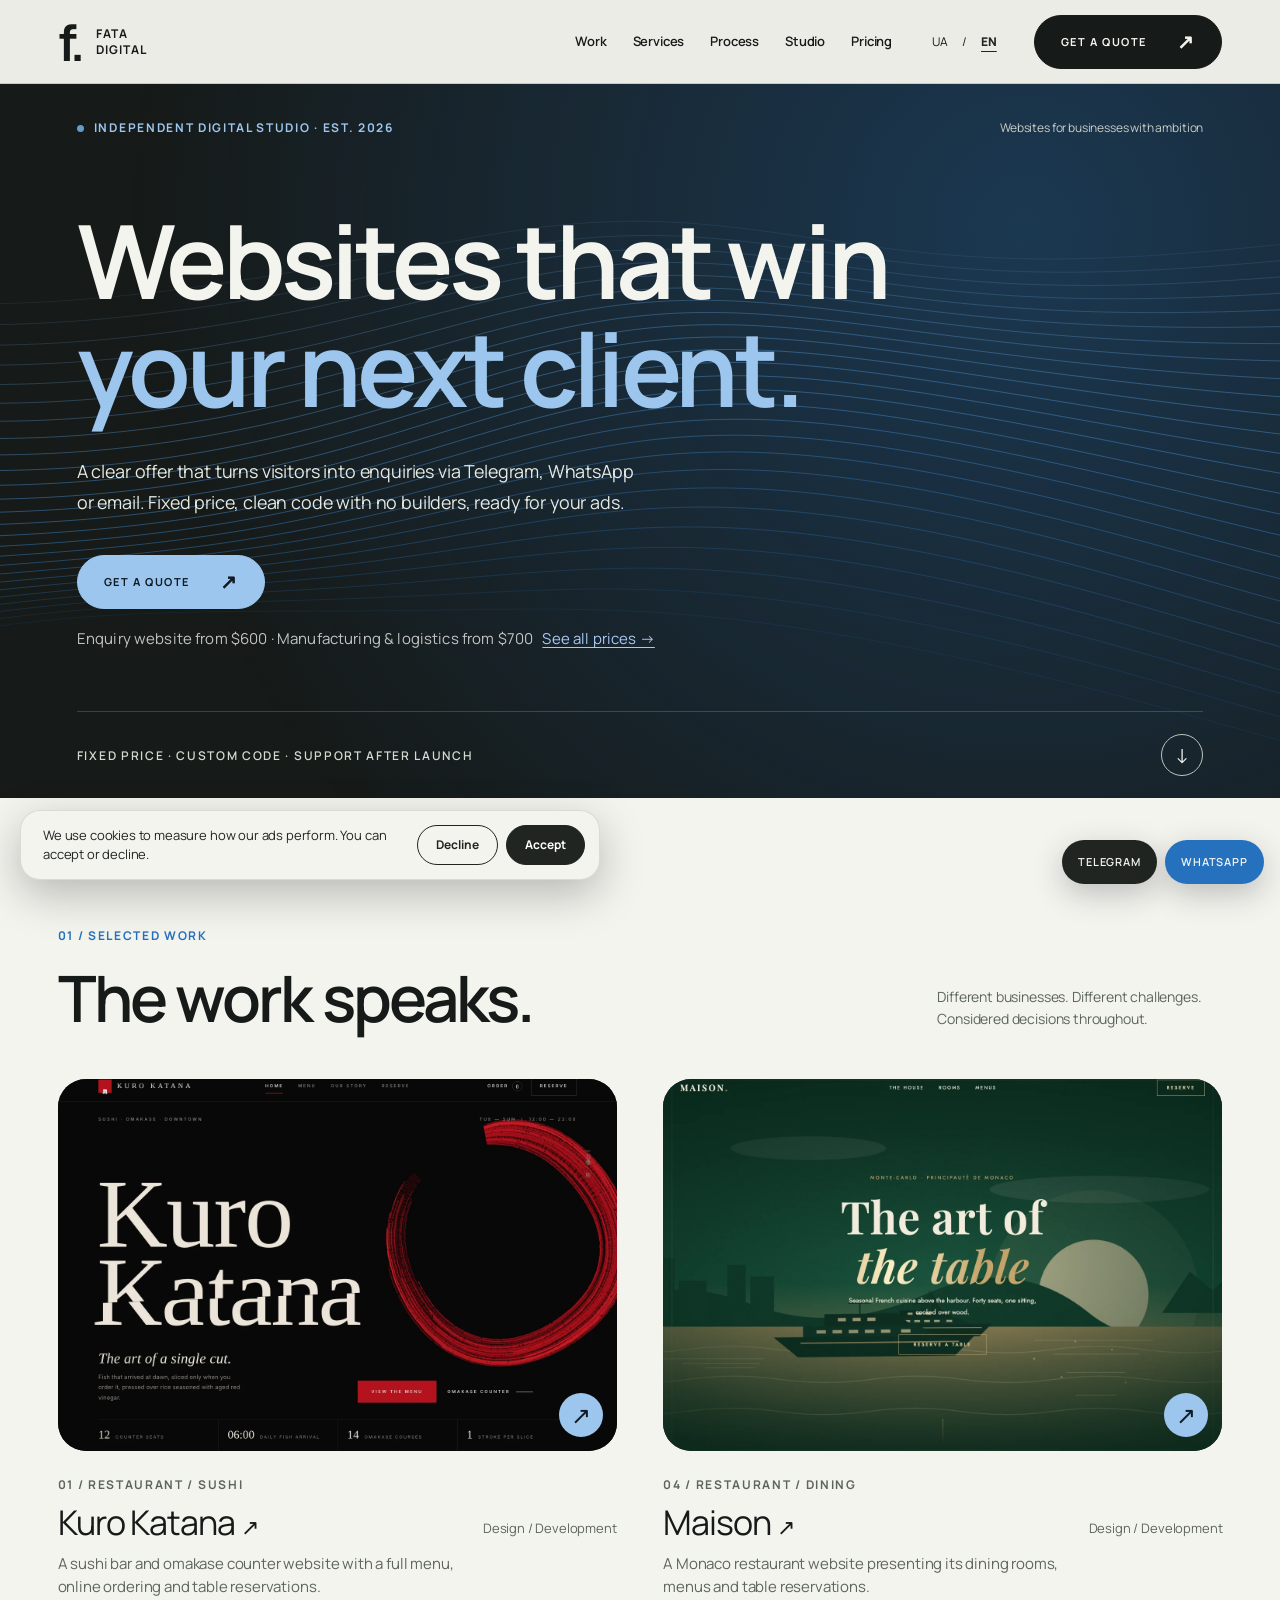
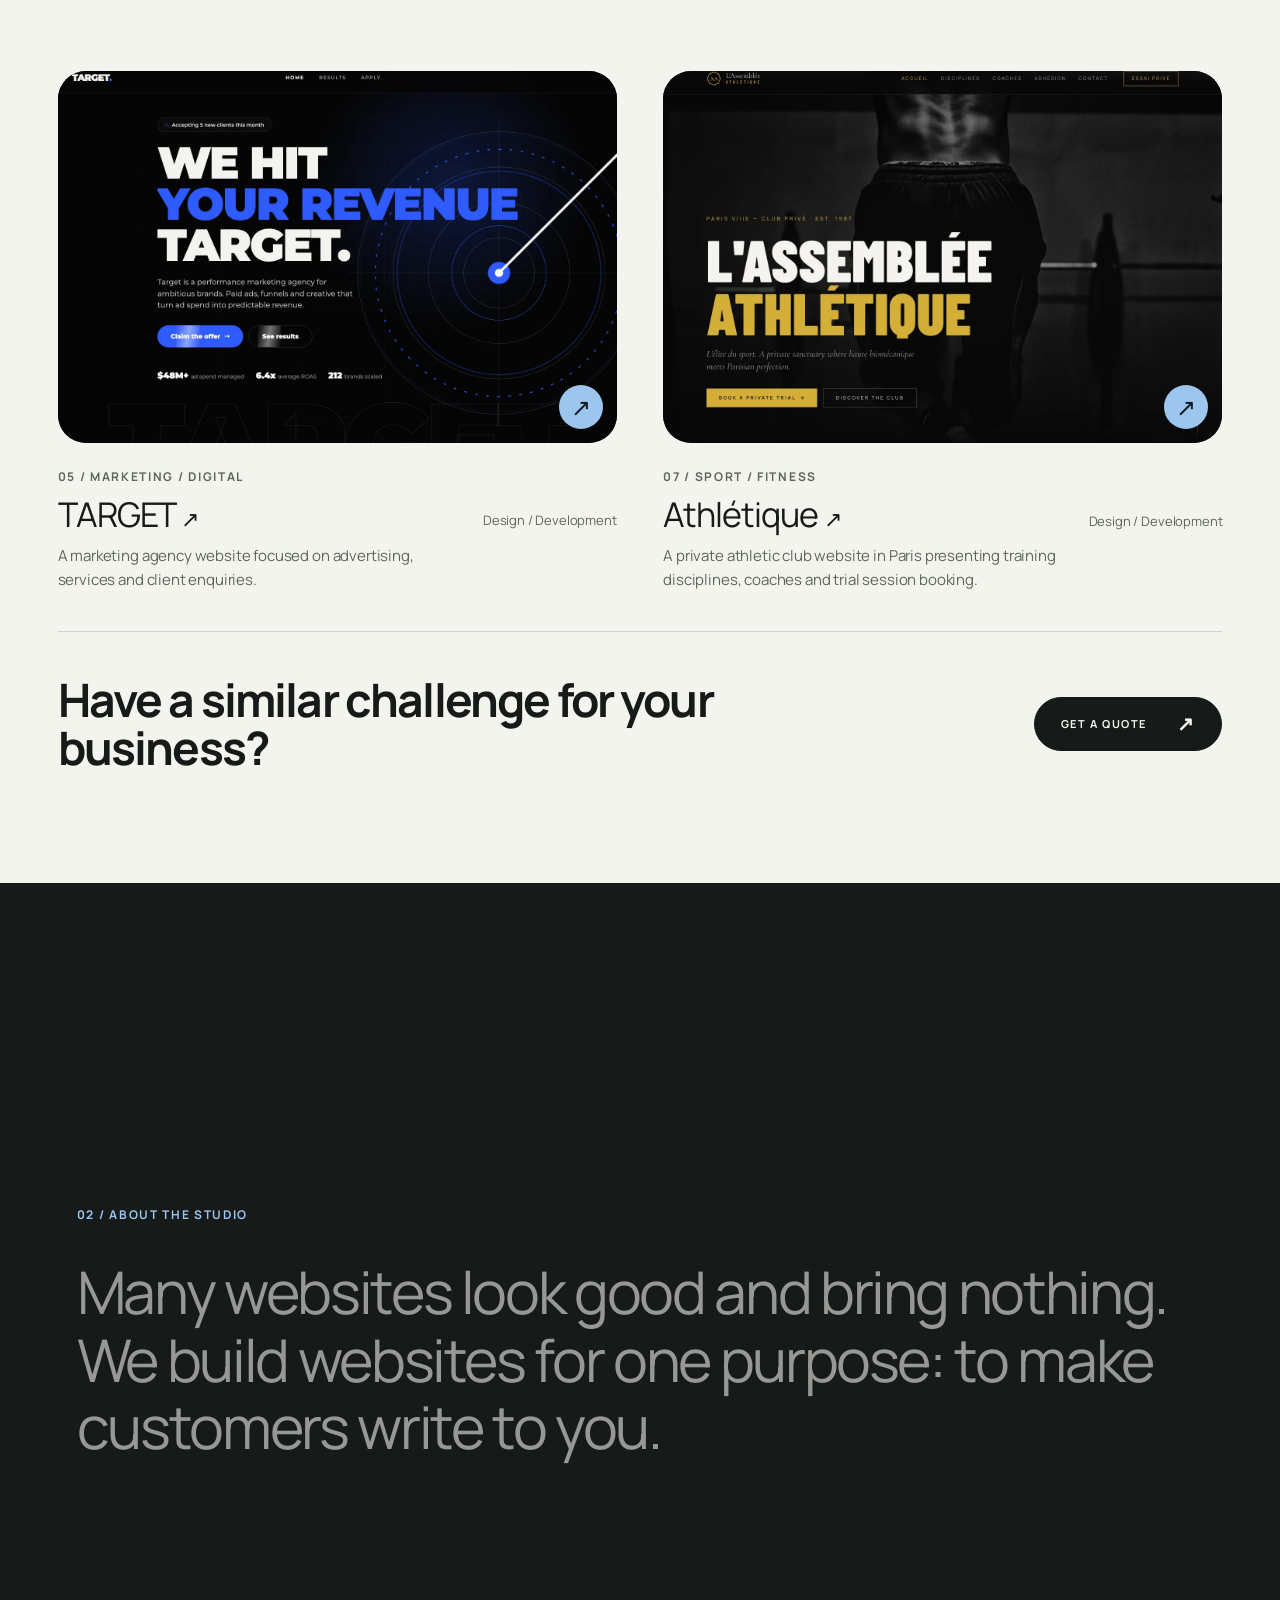
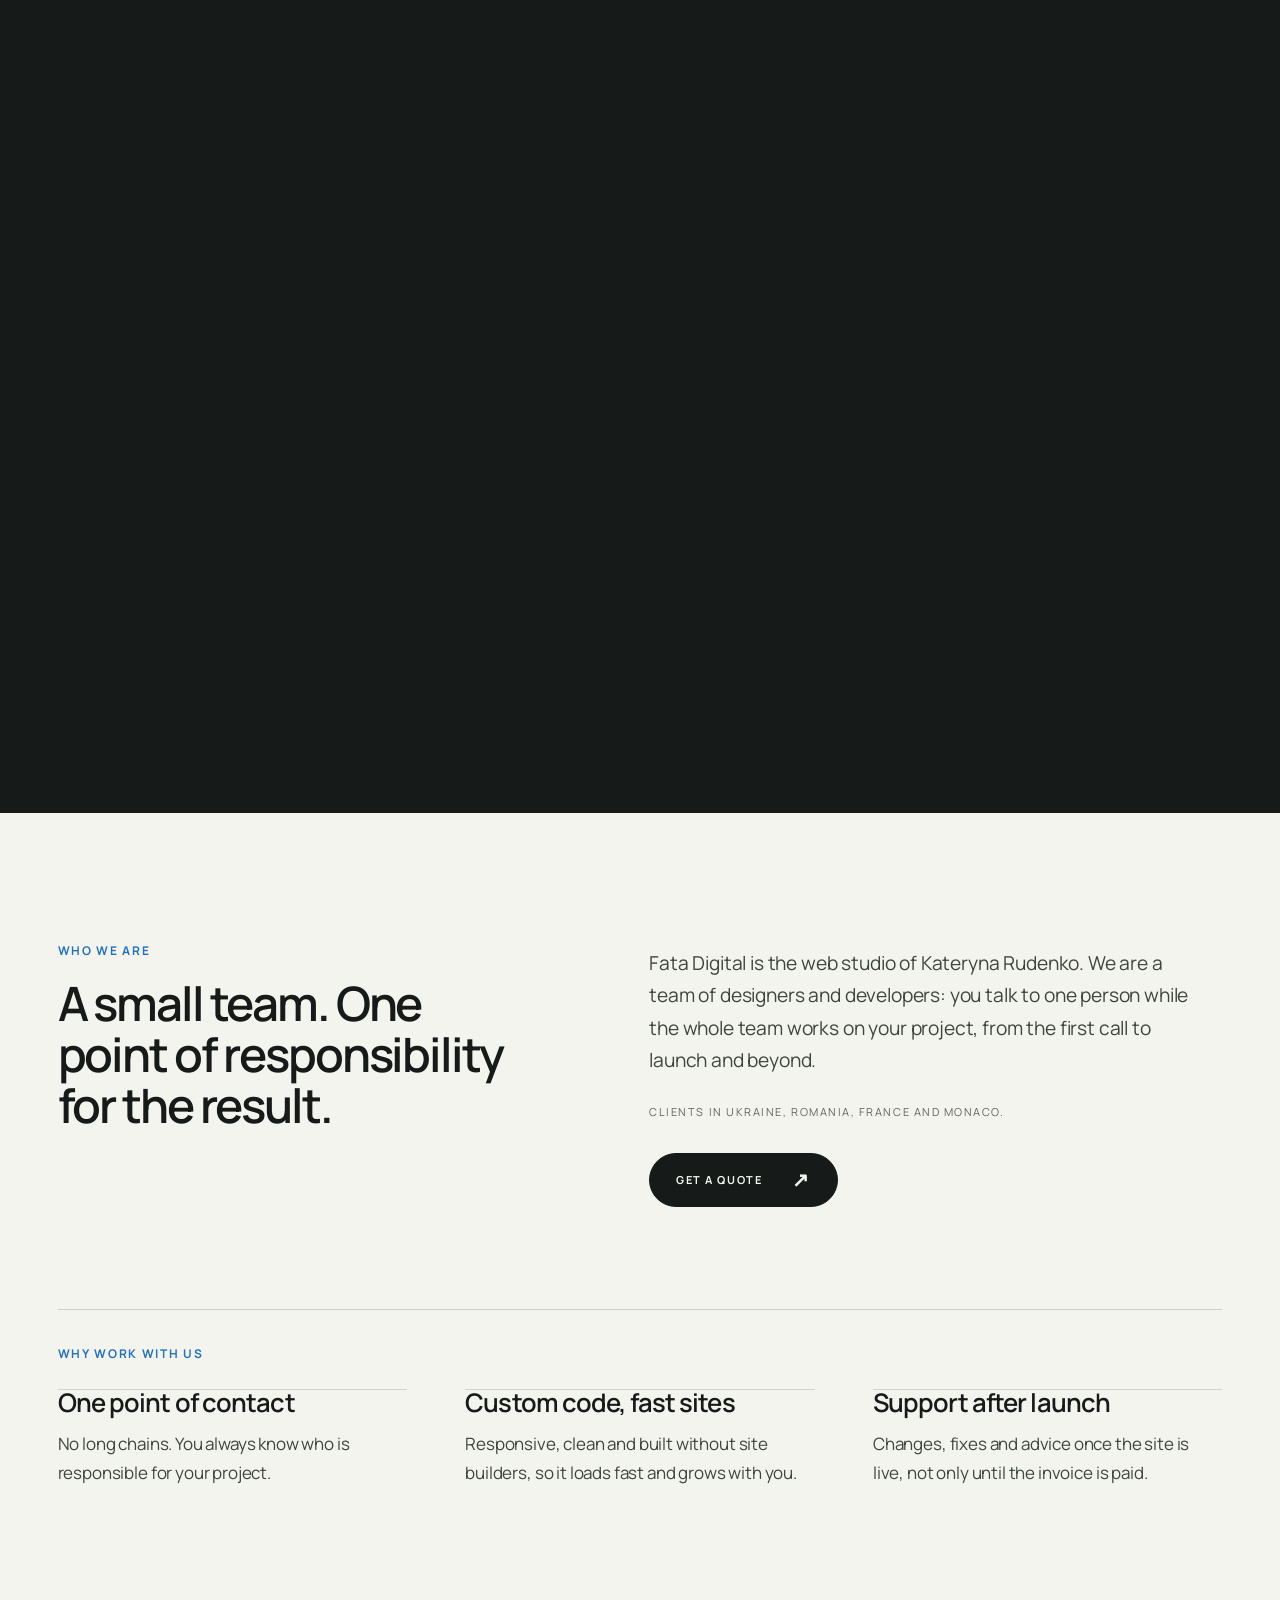
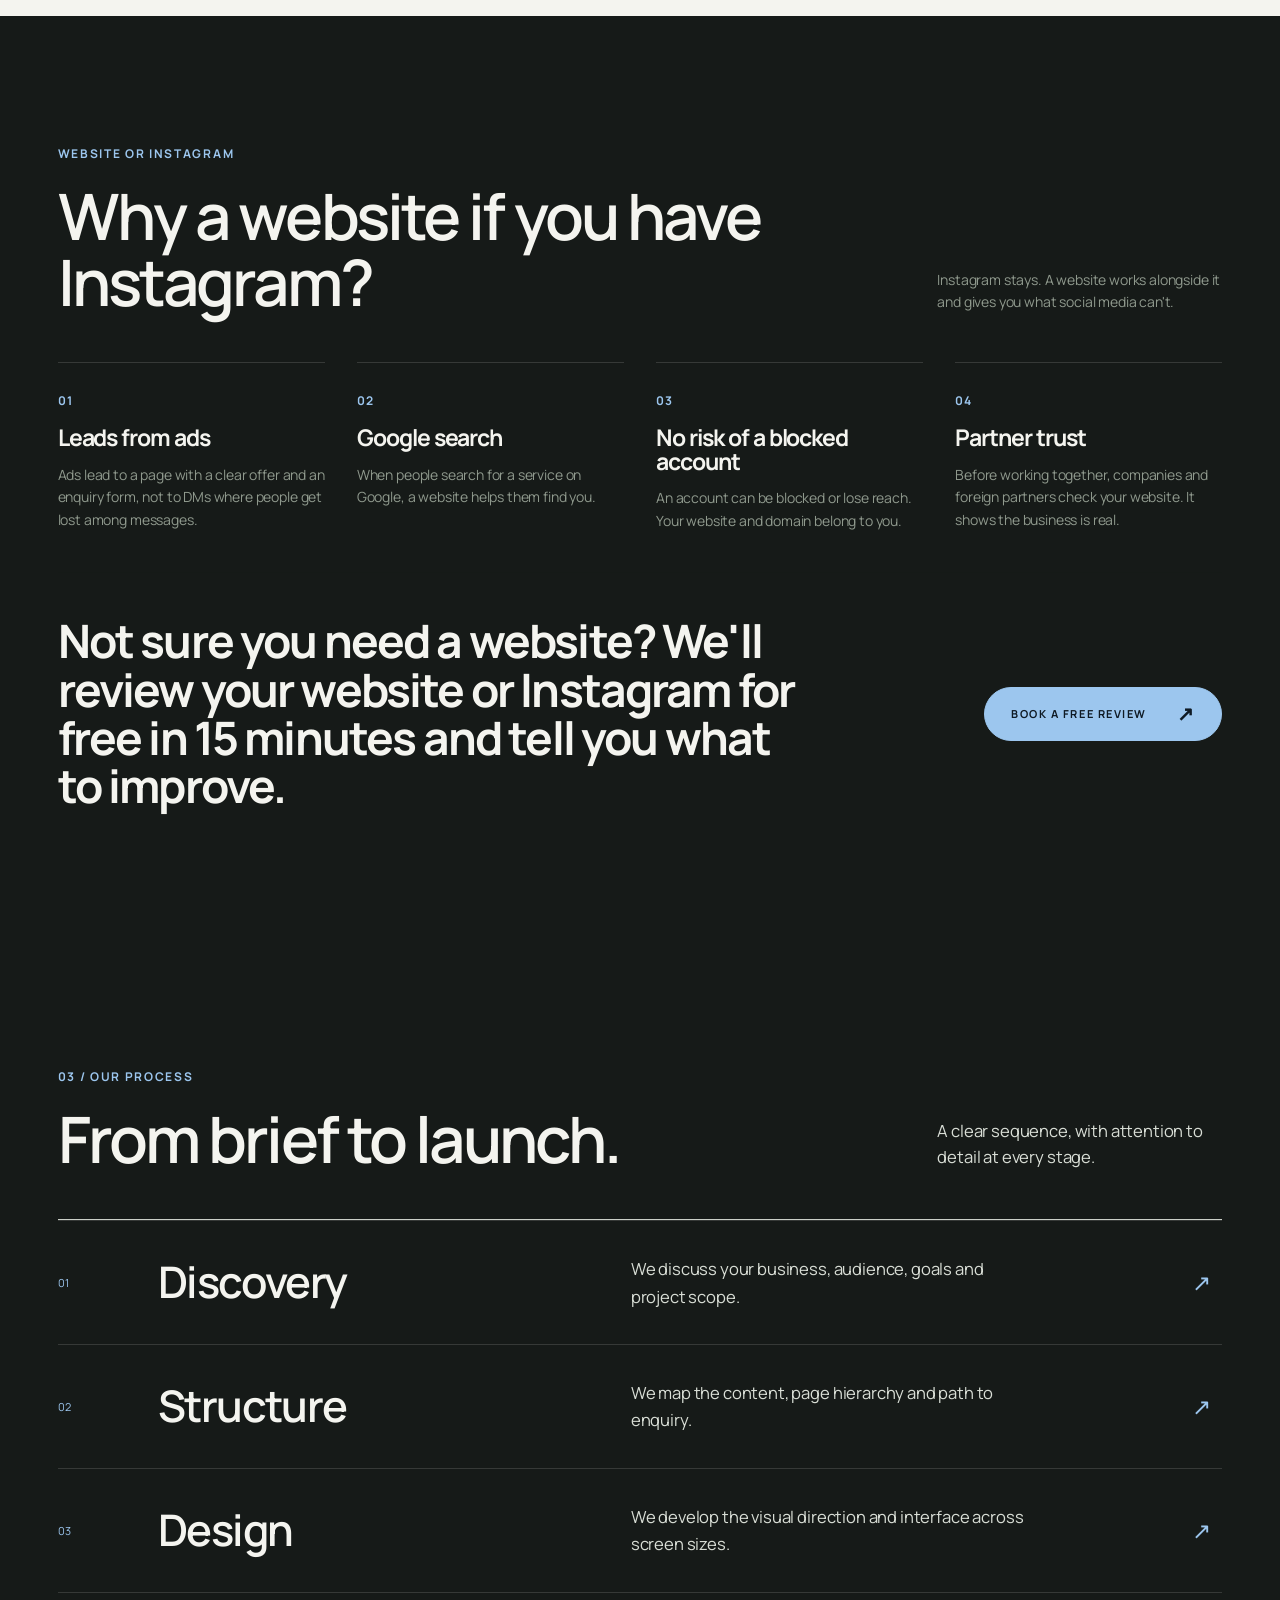
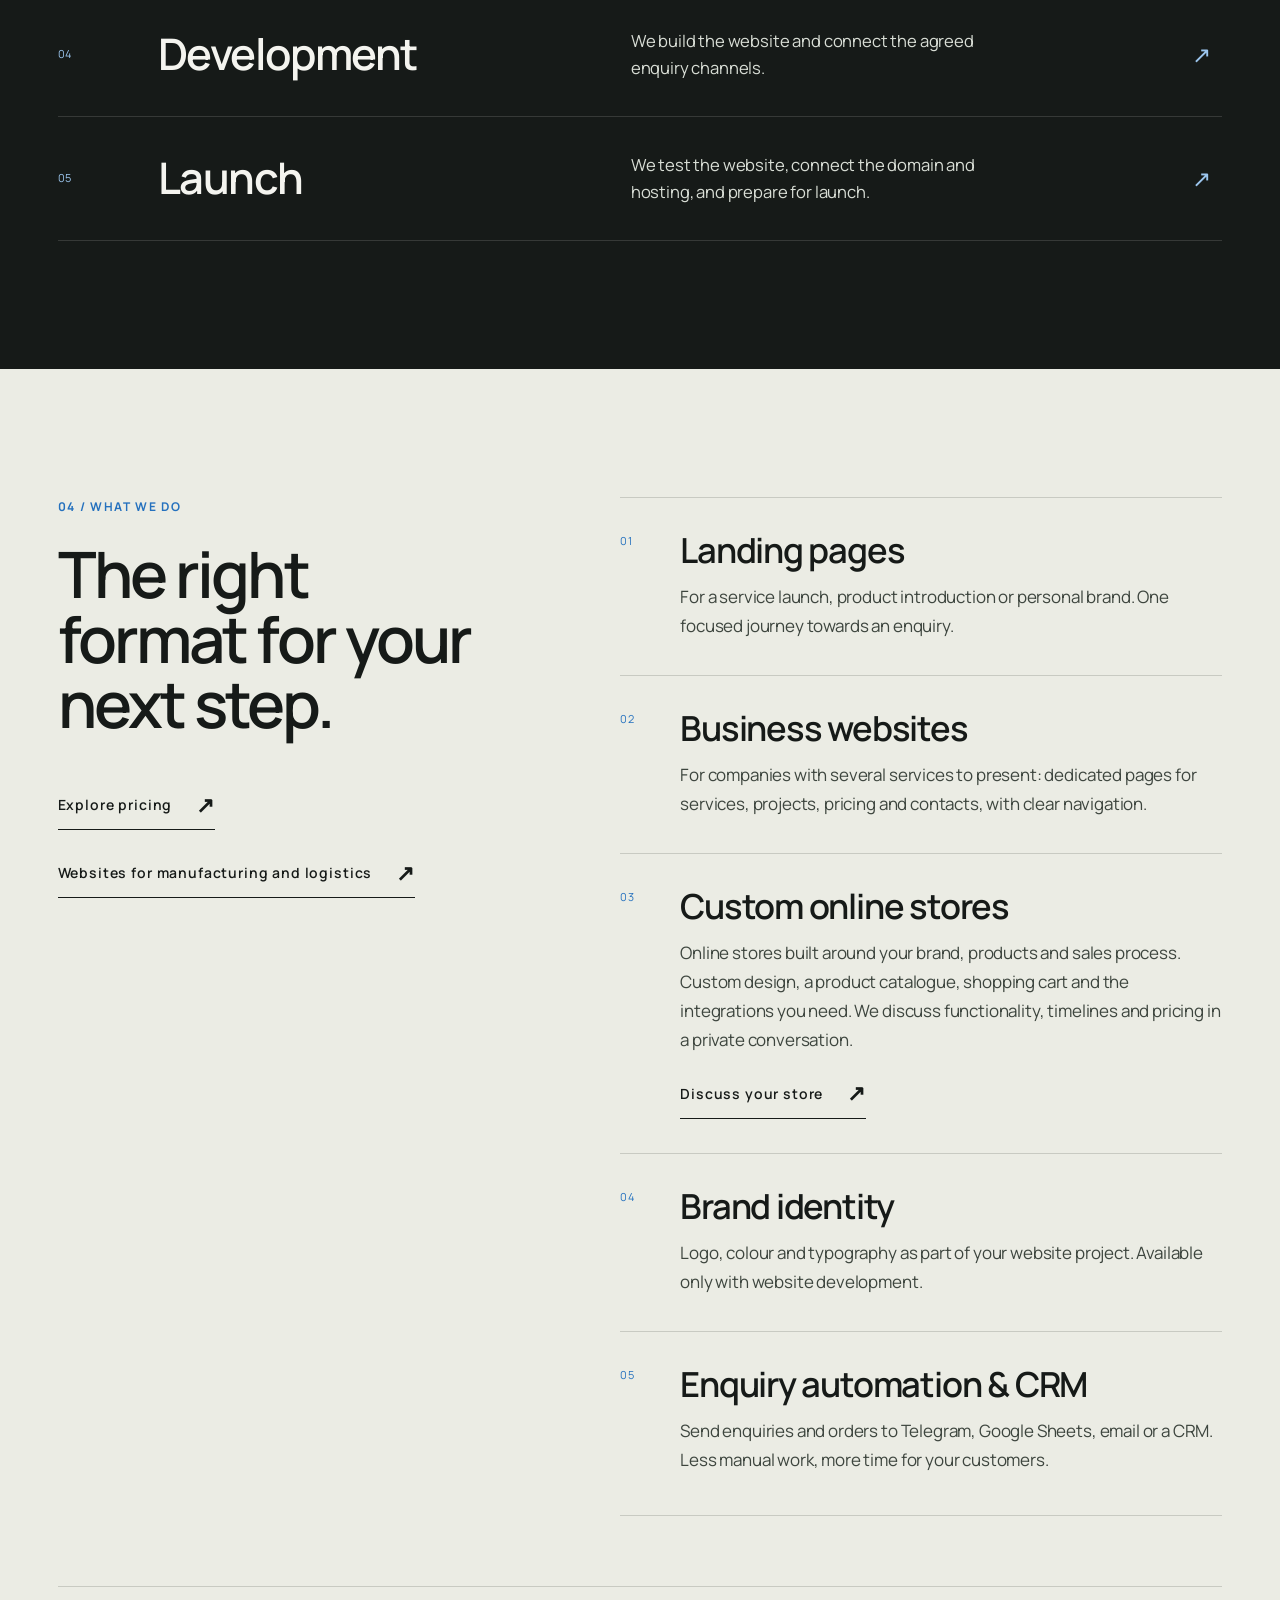
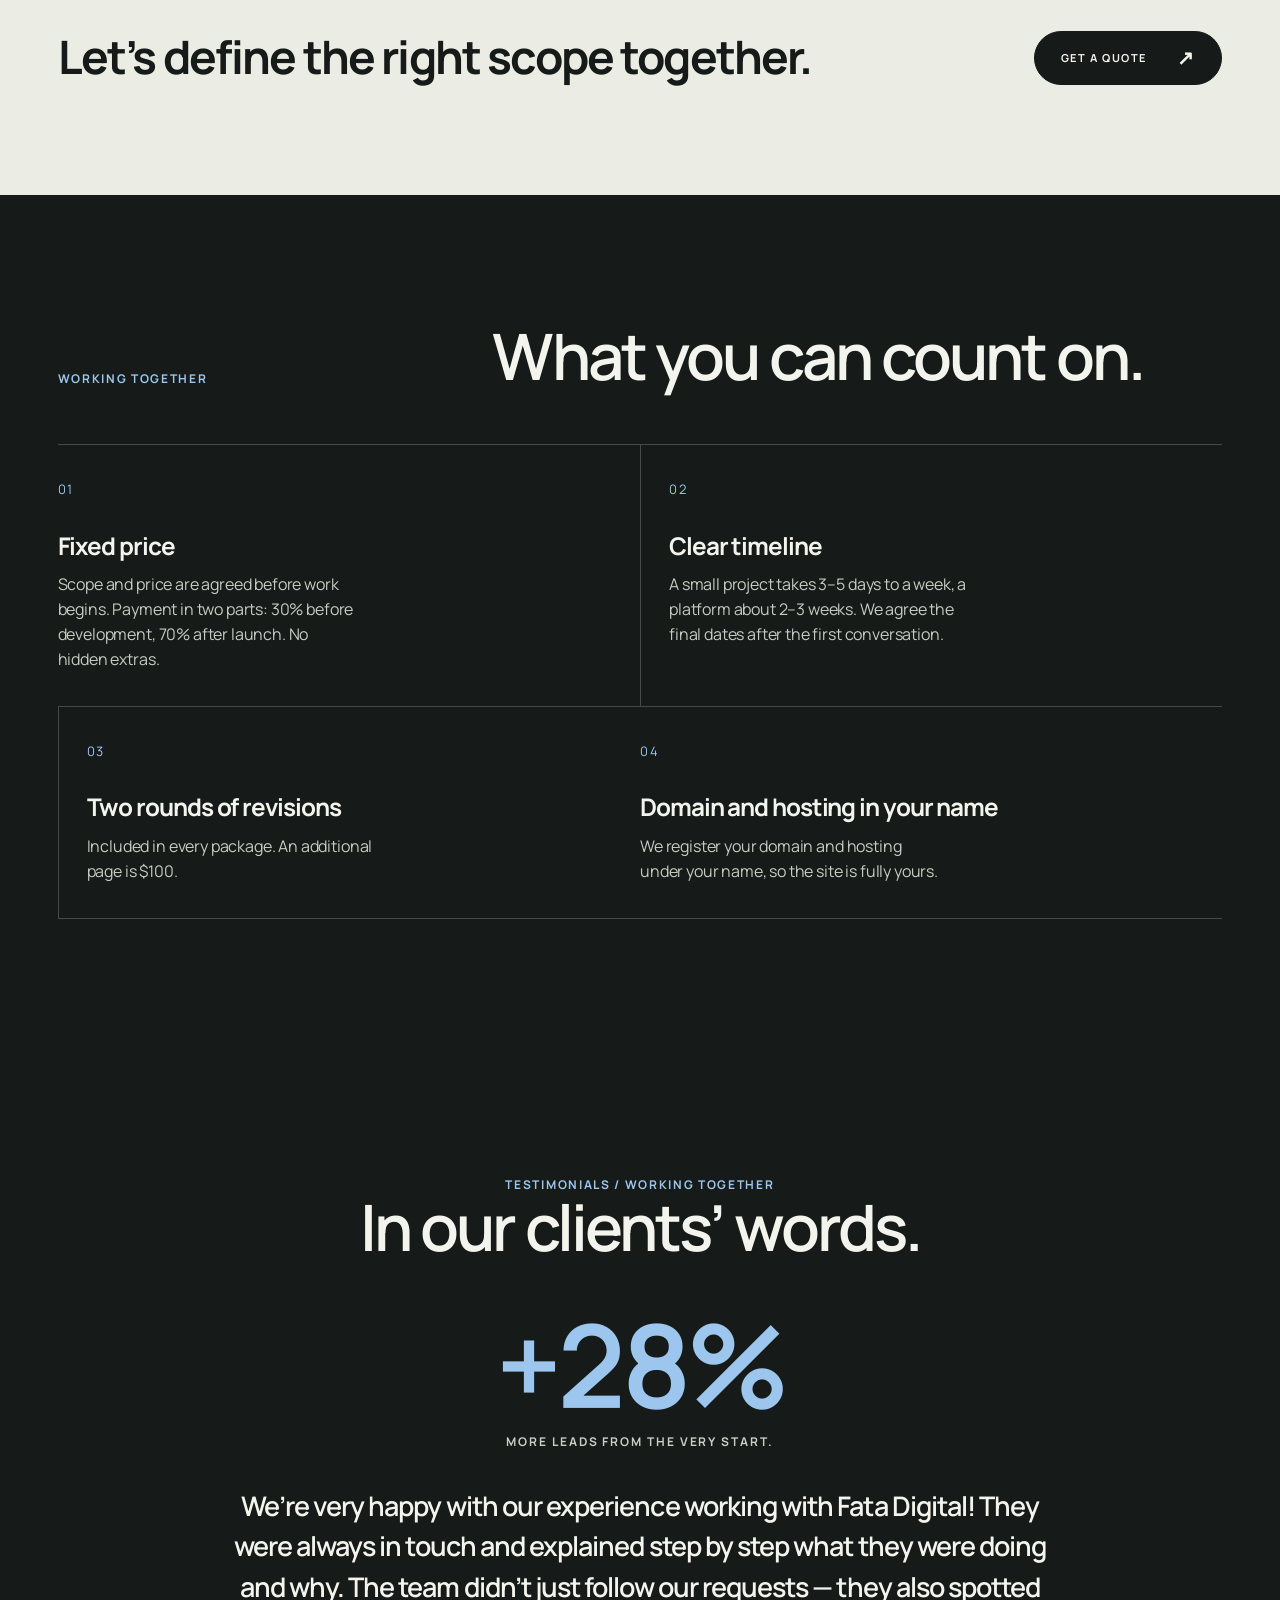
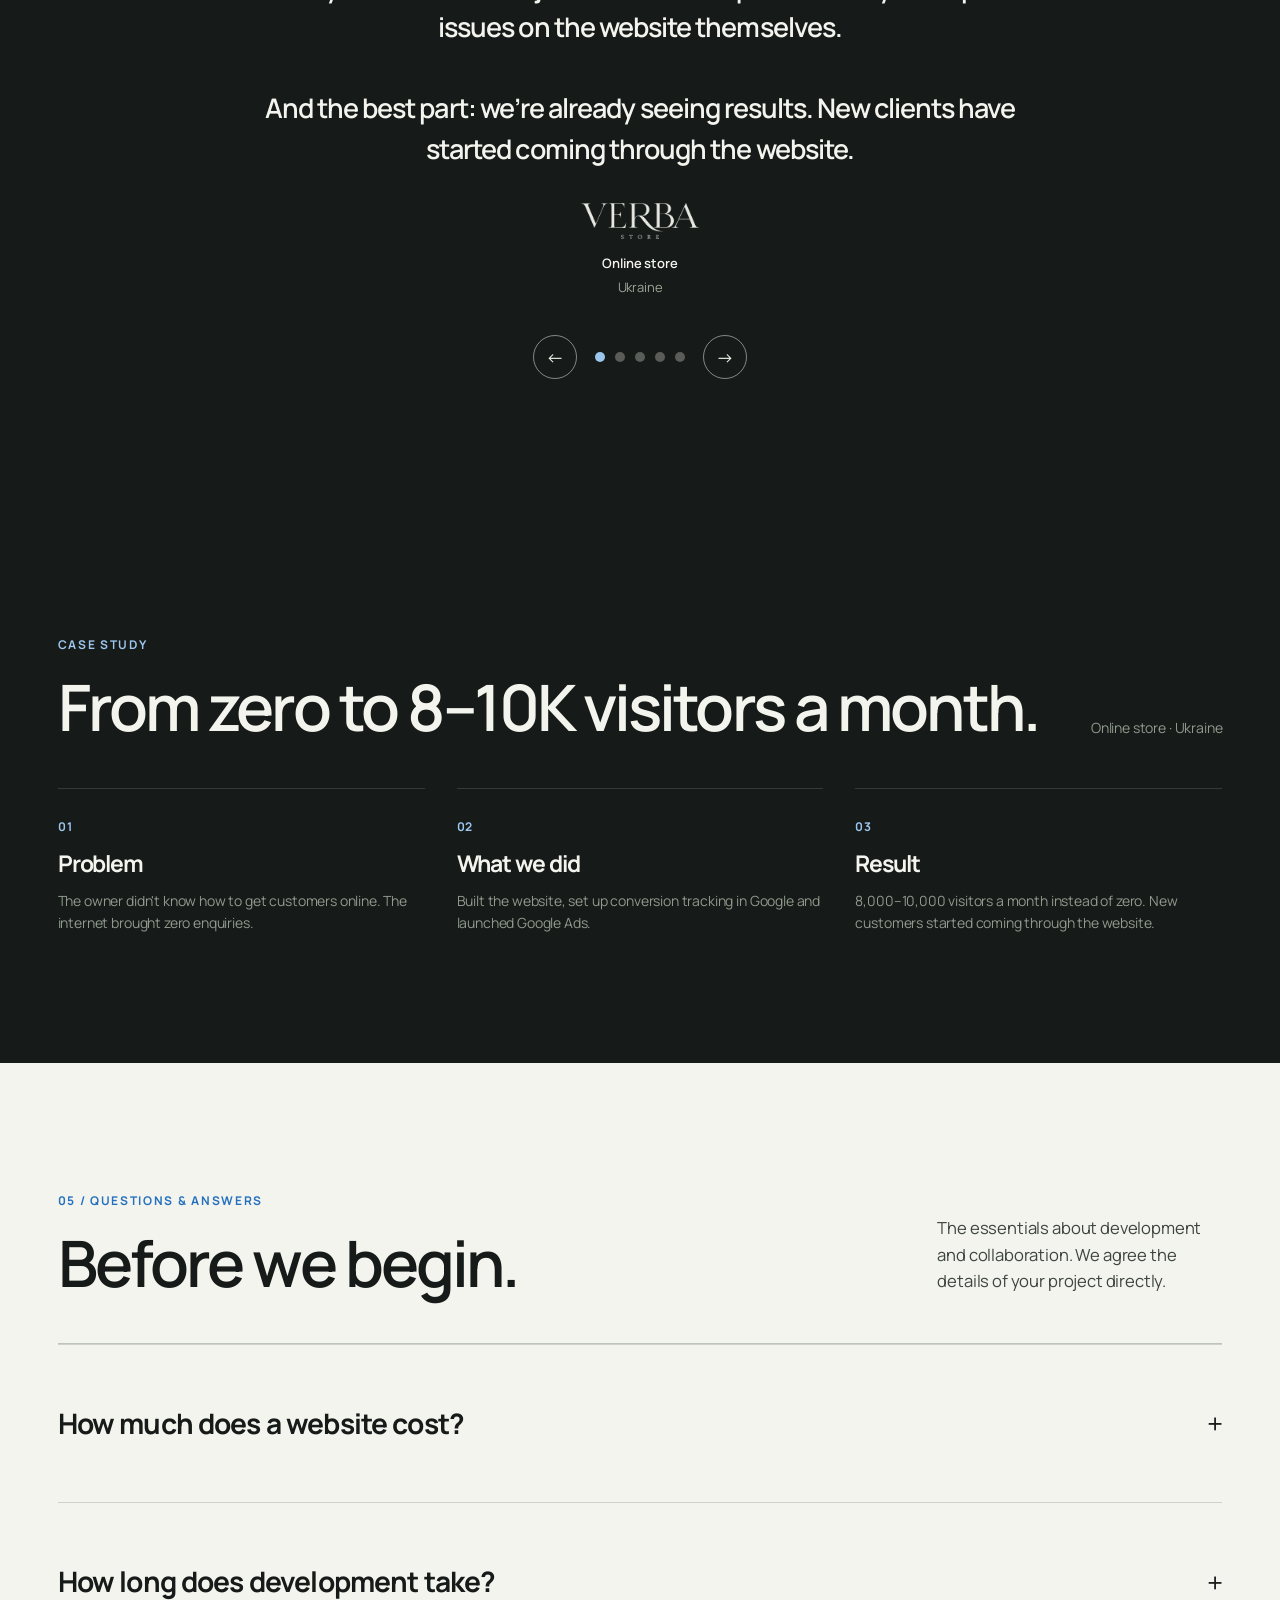
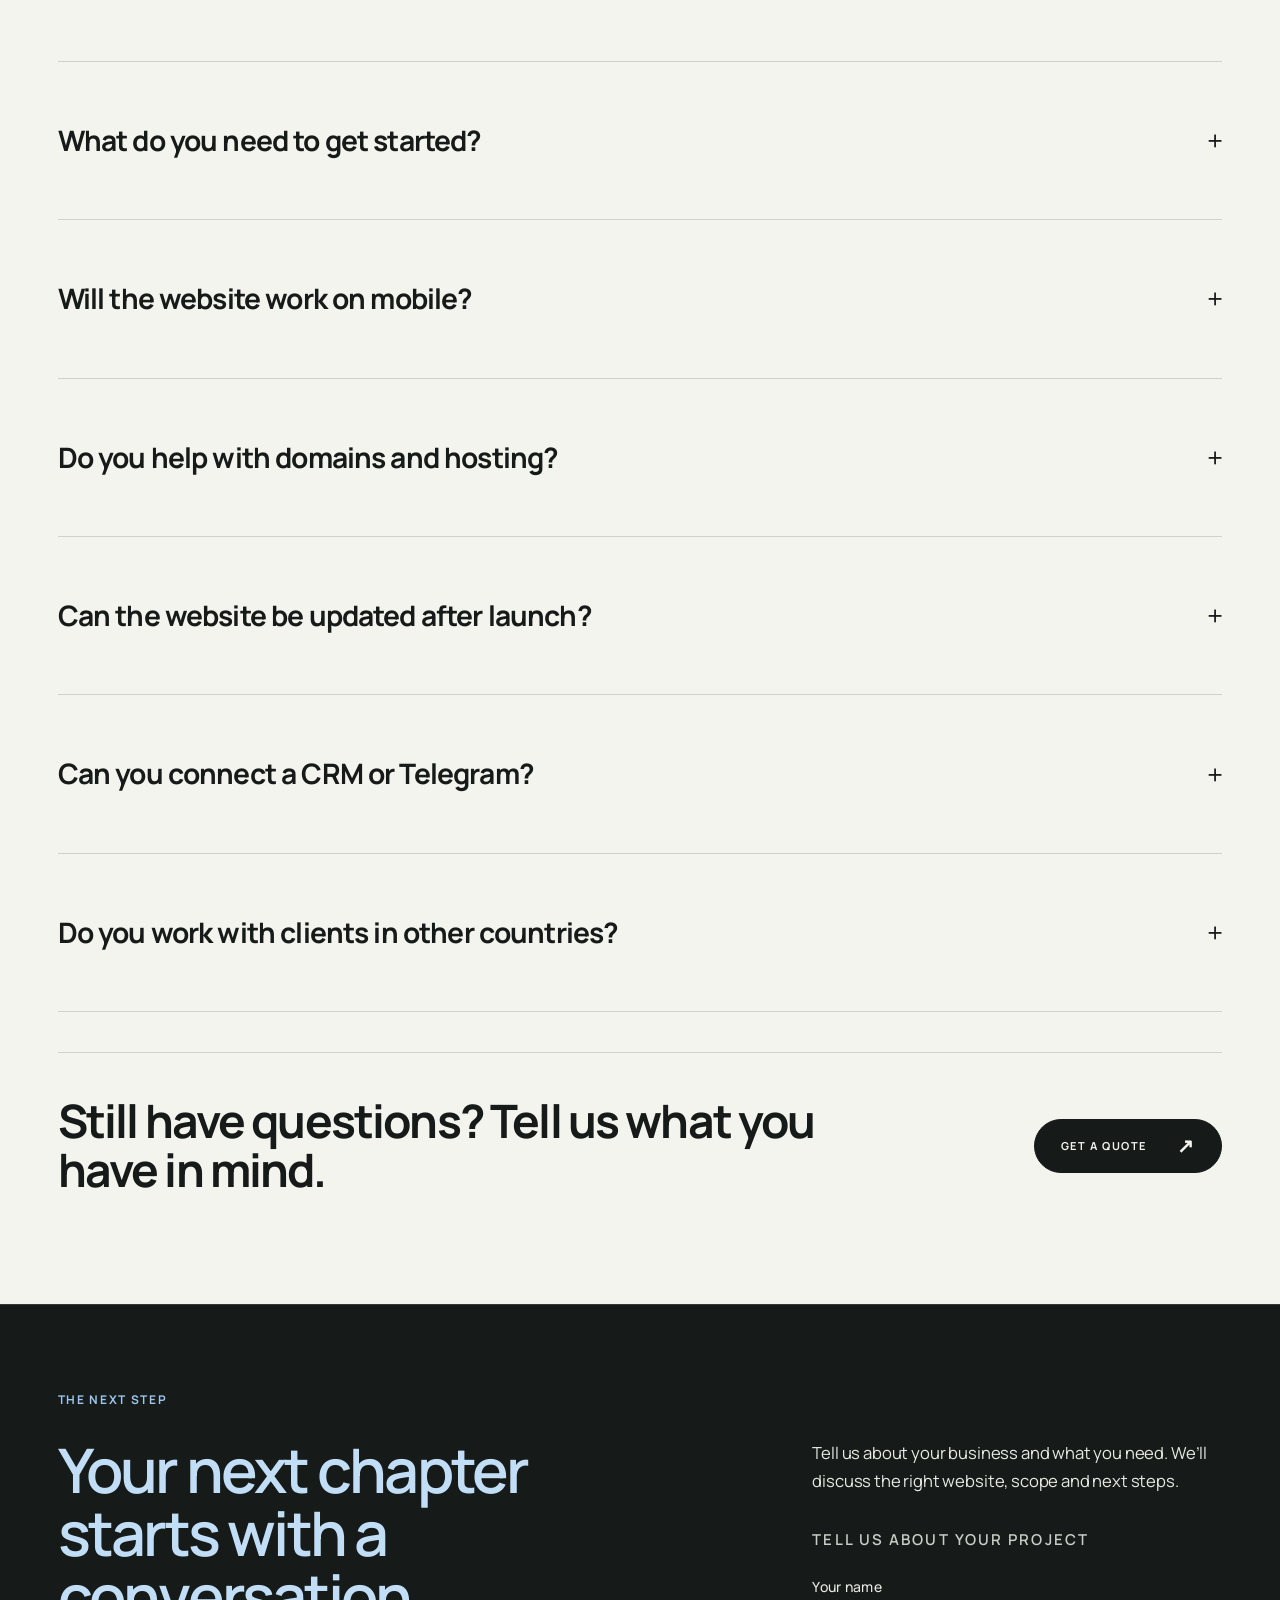
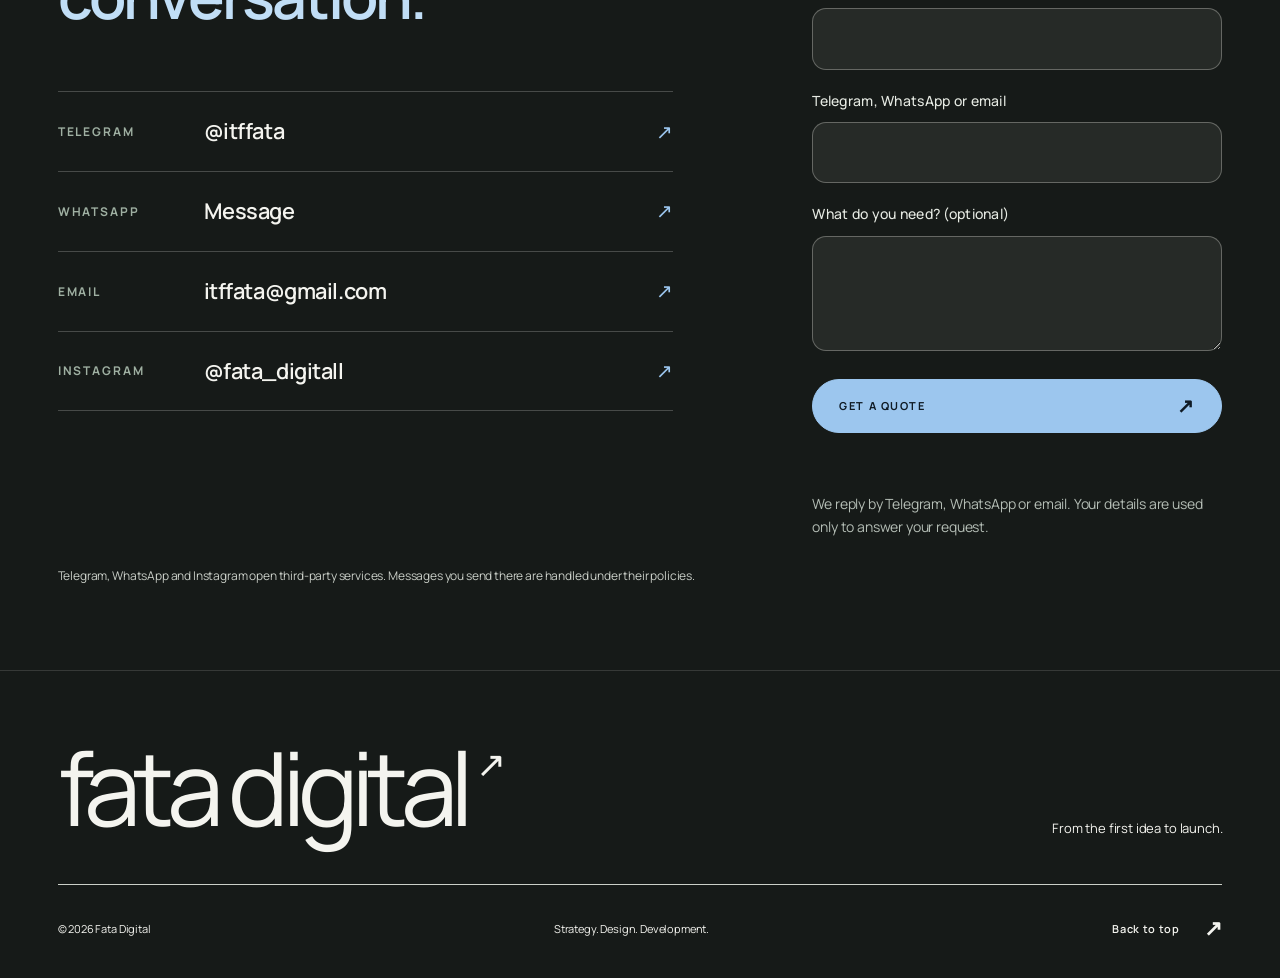
==== commit b634d4e6: "Homepage: align prices and FAQ with the new pricing page Hero price line, the cost and support FAQ a" ====
--- a/index.html
+++ b/index.html
@@ -10,9 +10,9 @@
 
   gtag('config', 'AW-18498293585');
 </script>
-<meta charset="utf-8"><meta name="viewport" content="width=device-width, initial-scale=1"><meta name="theme-color" content="#f4f4ef"><title>Fata Digital — Web Design &amp; Development Studio</title><meta name="description" content="Websites that make your business clear, compelling and easy to choose. Strategy, design, development and launch by Fata Digital."><link rel="canonical" href="https://fatadigital.online/"><meta property="og:type" content="website"><meta property="og:title" content="Fata Digital — Web Design &amp; Development Studio"><meta property="og:description" content="Websites that make your business clear, compelling and easy to choose. Strategy, design, development and launch by Fata Digital."><meta property="og:url" content="https://fatadigital.online/"><meta property="og:image" content="https://fatadigital.online/assets/social.jpg"><meta property="og:locale" content="en_US"><meta name="twitter:card" content="summary_large_image"><link rel="icon" href="assets/favicon.svg" type="image/svg+xml"><link rel="stylesheet" href="styles.css?v=20261110a"><script src="translations.js?v=20261110a" defer></script><script src="script.js?v=20261110a" defer></script><link rel="alternate" hreflang="uk" href="https://fatadigital.online/uk/"><link rel="alternate" hreflang="en" href="https://fatadigital.online/"><link rel="alternate" hreflang="x-default" href="https://fatadigital.online/"><script type="application/ld+json">{"@context": "https://schema.org", "@type": "ProfessionalService", "name": "Fata Digital", "url": "https://fatadigital.online/", "description": "Web design and development studio: landing pages and business websites in custom code, fixed price, support after launch.", "founder": {"@type": "Person", "name": "Kateryna Rudenko"}, "areaServed": ["Ukraine", "Romania", "France", "Monaco", "Europe"], "priceRange": "$150–$800", "knowsLanguage": ["uk", "en"], "sameAs": ["https://t.me/itffata"], "makesOffer": [{"@type": "Offer", "name": "Landing page", "priceSpecification": {"@type": "PriceSpecification", "price": 150, "priceCurrency": "USD", "valueAddedTaxIncluded": false, "minPrice": 150}}, {"@type": "Offer", "name": "Business website, up to 5 pages", "priceSpecification": {"@type": "PriceSpecification", "price": 500, "priceCurrency": "USD", "valueAddedTaxIncluded": false, "minPrice": 500}}, {"@type": "Offer", "name": "Pro website, up to 8 pages", "priceSpecification": {"@type": "PriceSpecification", "price": 800, "priceCurrency": "USD", "valueAddedTaxIncluded": false, "minPrice": 800}}]}</script></head><body data-page="home"><a data-i18n="skip" class="skip" href="#main">Skip to content</a><header class="header"><a class="brand" href="index.html" aria-label="Fata Digital"><span class="brand-symbol" aria-hidden="true">f.</span><span>FATA<br>DIGITAL</span></a><nav id="navigation" data-label="nav" aria-label="Main navigation"><a data-i18n="work" href="#works">Work</a><a data-i18n="services" href="#services">Services</a><a data-i18n="process" href="#process">Process</a><a data-i18n="studio" href="#studio">Studio</a><a data-i18n="prices" href="prices.html">Pricing</a><a class="menu-contact" href="#contact" data-i18n="start">Start a project</a></nav><div class="header-tools"><div class="languages" role="group" aria-label="Language" data-label="language"><a href="uk/index.html" data-lang="uk" lang="uk">UA</a><span aria-hidden="true">/</span><a href="index.html" data-lang="en" lang="en" aria-current="page">EN</a></div><a class="button header-cta" href="#contact"><span data-i18n="start" >Start a project</span><span aria-hidden="true">↗</span></a><button class="menu-toggle" type="button" aria-controls="navigation" aria-expanded="false" aria-label="Open menu"><span></span><span></span></button></div></header><main id="main"><section class="hero" id="home"><canvas class="hero-flow" aria-hidden="true"></canvas><div class="hero-top"><p data-i18n="heroeyebrow" class="eyebrow">Independent digital studio · Est. 2026</p><p data-i18n="herotag" class="hero-tag">Websites for businesses with ambition</p></div><div class="hero-grid"><div class="hero-copy"><h1><span data-i18n="hero1" >Websites that bring</span><br><span data-i18n="hero2" class="blue-text">you customers.</span></h1><p data-i18n="herocopy" class="hero-lead">A clear offer that turns visitors into enquiries via Telegram, WhatsApp or email. Fixed price, clean code with no builders, ready for your ads.</p><div class="hero-actions"><a class="button button-dark" href="#contact"><span data-i18n="start" >Get a quote</span><span aria-hidden="true">↗</span></a></div><p class="hero-price"><span data-i18n="heropricing">Business website from $500 · Manufacturing & logistics from $700</span> <a href="prices.html" data-i18n="heropricelink">See all prices →</a></p></div><a class="hero-art" href="#works" data-label="viewwork" aria-label="View our work"><span class="art-top">F / D <span aria-hidden="true">↗</span></span><div class="art-screen art-screen-back"><img src="assets/projects/target.webp" width="1440" height="1000" data-alt="target" alt="Website preview: TARGET"></div><div class="art-screen art-screen-front"><img src="assets/projects/athletique.webp" width="1440" height="1000" data-alt="athletique" fetchpriority="high" alt="Website preview: Athlétique"></div><span class="art-bottom"><span data-i18n="art" >Idea. Structure. Execution.</span><span>01 — 07</span></span></a></div><div class="hero-bottom"><p data-i18n="herobottom" >Fixed price · Custom code · Support after launch</p><a href="#works" class="scroll-link" data-label="viewwork" aria-label="View our work">↓</a></div></section><section class="work section" id="works"><div class="section-heading"><div><p data-i18n="selected" class="eyebrow">01 / Selected work</p><h2 data-i18n="worktitle" >The work speaks.</h2></div><p data-i18n="workintro" >Different businesses. Different challenges. Considered decisions throughout.</p></div><div class="project-grid"><article class="project project-kuro"><a class="project-image" data-project="kuro" href="https://work.fatadigital.online/kuro-katana/" target="_blank" rel="noopener noreferrer" aria-label="View Kuro Katana — opens in a new tab"><div class="project-browser" aria-hidden="true"><i></i><i></i><i></i><span>Kuro Katana</span></div><img src="assets/projects/kuro-katana.webp" width="1440" height="1000" loading="lazy" data-alt="kuro" alt="Website preview: Kuro Katana"><span class="project-open" aria-hidden="true">↗</span></a><div class="project-meta"><div><p class="eyebrow">01 / <span data-i18n="cat_kuro" >Restaurant / Sushi</span></p><h3><a href="https://work.fatadigital.online/kuro-katana/" target="_blank" rel="noopener noreferrer">Kuro Katana <span aria-hidden="true">↗</span></a></h3></div><p data-i18n="web" class="project-service">Design / Development</p></div><p data-i18n="desc_kuro" class="project-description">A sushi bar and omakase counter website with a full menu, online ordering and table reservations.</p></article><article class="project project-mare"><a class="project-image" data-project="mare" href="https://work.fatadigital.online/mare/" target="_blank" rel="noopener noreferrer" aria-label="View MARE — opens in a new tab"><div class="project-browser" aria-hidden="true"><i></i><i></i><i></i><span>MARE</span></div><img src="assets/projects/mare.webp" width="1440" height="1000" loading="lazy" data-alt="mare" alt="Website preview: MARE"><span class="project-open" aria-hidden="true">↗</span></a><div class="project-meta"><div><p class="eyebrow">02 / <span data-i18n="cat_mare" >Logistics / Sea Freight</span></p><h3><a href="https://work.fatadigital.online/mare/" target="_blank" rel="noopener noreferrer">MARE <span aria-hidden="true">↗</span></a></h3></div><p data-i18n="web" class="project-service">Design / Development</p></div><p data-i18n="desc_mare" class="project-description">A sea freight company website presenting its services, fleet and shipping routes.</p></article><article class="project project-safeway"><a class="project-image" data-project="safeway" href="https://safewayua.com" target="_blank" rel="noopener noreferrer" aria-label="View SafeWay UA — opens in a new tab"><div class="project-browser" aria-hidden="true"><i></i><i></i><i></i><span>SafeWay UA</span></div><img src="assets/projects/safeway.webp" width="1440" height="1000" loading="lazy" data-alt="safeway" alt="Website preview: SafeWay UA"><span class="project-open" aria-hidden="true">↗</span></a><div class="project-meta"><div><p class="eyebrow">03 / <span data-i18n="cat_safeway" >Logistics / Services</span></p><h3><a href="https://safewayua.com" target="_blank" rel="noopener noreferrer">SafeWay UA <span aria-hidden="true">↗</span></a></h3></div><p data-i18n="web" class="project-service">Design / Development</p></div><p data-i18n="desc_safeway" class="project-description">A service website for people looking for reliable transport solutions.</p></article><article class="project project-maison"><a class="project-image" data-project="maison" href="https://work.fatadigital.online/maison/" target="_blank" rel="noopener noreferrer" aria-label="View Maison — opens in a new tab"><div class="project-browser" aria-hidden="true"><i></i><i></i><i></i><span>Maison</span></div><img src="assets/projects/maison.webp" width="1440" height="1000" loading="lazy" data-alt="maison" alt="Website preview: Maison"><span class="project-open" aria-hidden="true">↗</span></a><div class="project-meta"><div><p class="eyebrow">04 / <span data-i18n="cat_maison" >Restaurant / Dining</span></p><h3><a href="https://work.fatadigital.online/maison/" target="_blank" rel="noopener noreferrer">Maison <span aria-hidden="true">↗</span></a></h3></div><p data-i18n="web" class="project-service">Design / Development</p></div><p data-i18n="desc_maison" class="project-description">A Monaco restaurant website presenting its dining rooms, menus and table reservations.</p></article><article class="project project-target"><a class="project-image" data-project="target" href="https://work.fatadigital.online/target/" target="_blank" rel="noopener noreferrer" aria-label="View TARGET — opens in a new tab"><div class="project-browser" aria-hidden="true"><i></i><i></i><i></i><span>TARGET</span></div><img src="assets/projects/target.webp" width="1440" height="1000" loading="lazy" data-alt="target" alt="Website preview: TARGET"><span class="project-open" aria-hidden="true">↗</span></a><div class="project-meta"><div><p class="eyebrow">05 / <span data-i18n="cat_target" >Marketing / Digital</span></p><h3><a href="https://work.fatadigital.online/target/" target="_blank" rel="noopener noreferrer">TARGET <span aria-hidden="true">↗</span></a></h3></div><p data-i18n="web" class="project-service">Design / Development</p></div><p data-i18n="desc_target" class="project-description">A marketing agency website focused on advertising, services and client enquiries.</p></article><article class="project project-metalpro"><a class="project-image" data-project="metalpro" href="https://metalpro.in.ua/" target="_blank" rel="noopener noreferrer" aria-label="View MetalPro — opens in a new tab"><div class="project-browser" aria-hidden="true"><i></i><i></i><i></i><span>MetalPro</span></div><img src="assets/projects/metalpro.webp" width="1440" height="1000" loading="lazy" data-alt="metalpro" alt="Website preview: MetalPro"><span class="project-open" aria-hidden="true">↗</span></a><div class="project-meta"><div><p class="eyebrow">06 / <span data-i18n="cat_metalpro" >Manufacturing / Metalwork</span></p><h3><a href="https://metalpro.in.ua/" target="_blank" rel="noopener noreferrer">MetalPro <span aria-hidden="true">↗</span></a></h3></div><p data-i18n="web" class="project-service">Design / Development</p></div><p data-i18n="desc_metalpro" class="project-description">A gates, fences and canopies manufacturer’s website with services, completed projects and an enquiry form.</p></article><article class="project project-athletique"><a class="project-image" data-project="athletique" href="https://work.fatadigital.online/Athl-tique/" target="_blank" rel="noopener noreferrer" aria-label="View Athlétique — opens in a new tab"><div class="project-browser" aria-hidden="true"><i></i><i></i><i></i><span>Athlétique</span></div><img src="assets/projects/athletique.webp" width="1440" height="1000" loading="lazy" data-alt="athletique" alt="Website preview: Athlétique"><span class="project-open" aria-hidden="true">↗</span></a><div class="project-meta"><div><p class="eyebrow">07 / <span data-i18n="cat_athletique" >Sport / Fitness</span></p><h3><a href="https://work.fatadigital.online/Athl-tique/" target="_blank" rel="noopener noreferrer">Athlétique <span aria-hidden="true">↗</span></a></h3></div><p data-i18n="web" class="project-service">Design / Development</p></div><p data-i18n="desc_athletique" class="project-description">A private athletic club website in Paris presenting training disciplines, coaches and trial session booking.</p></article></div><div class="section-cta"><p data-i18n="ctawork">Have a similar challenge for your business?</p><a class="button button-dark" href="#contact"><span data-i18n="start">Get a quote</span><span aria-hidden="true">↗</span></a></div></section><section class="studio section karaoke-sec" id="studio"><div class="karaoke-pin"><p data-i18n="studiolabel" class="eyebrow">02 / About the studio</p><p class="karaoke" id="karaoke" aria-label="">Багато сайтів гарні й нічого не приносять. Ми будуємо сайти з однією метою: щоб клієнти вам писали.</p></div></section><section class="founder section" id="founder"><div class="founder-grid founder-text"><div class="founder-copy"><div class="f-left"><p data-i18n="founderlabel" class="eyebrow">Who we are</p><h2 data-i18n="foundertitle">A small team. One point of responsibility for the result.</h2></div><div class="f-right"><p data-i18n="foundercopy" class="large-copy">Fata Digital is the web studio of Kateryna Rudenko. We are a team of designers and developers: you talk to one person while the whole team works on your project, from the first call to launch and beyond.</p><p data-i18n="founderclients" class="founder-clients">Clients in Ukraine, Romania, France and Monaco.</p><div class="founder-actions"><a class="button button-dark" href="https://t.me/itffata"><span data-i18n="start">Get a quote</span><span aria-hidden="true">↗</span></a></div></div></div></div><div class="why"><p data-i18n="whylabel" class="eyebrow">Why work with us</p><div class="why-grid"><article><h3 data-i18n="why0">One point of contact</h3><p data-i18n="whyc0">No long chains. You always know who is responsible for your project.</p></article><article><h3 data-i18n="why1">Custom code, fast sites</h3><p data-i18n="whyc1">Responsive, clean and built without site builders, so it loads fast and grows with you.</p></article><article><h3 data-i18n="why2">Support after launch</h3><p data-i18n="whyc2">Changes, fixes and advice once the site is live, not only until the invoice is paid.</p></article></div></div></section><section class="section ig-why" id="instagram"><div class="section-heading"><div><p data-i18n="iglabel" class="eyebrow">Website or Instagram</p><h2 data-i18n="igtitle">Why a website if you have Instagram?</h2></div><p data-i18n="igintro">Instagram stays. A website works alongside it and gives you what social media can't.</p></div><div class="ig-grid"><article><span class="index">01</span><h3 data-i18n="ig0">Leads from ads</h3><p data-i18n="igc0">Ads lead to a page with a clear offer and an enquiry form, not to DMs where people get lost among messages.</p></article><article><span class="index">02</span><h3 data-i18n="ig1">Google search</h3><p data-i18n="igc1">When people search for a service on Google, a website helps them find you.</p></article><article><span class="index">03</span><h3 data-i18n="ig2">No risk of a blocked account</h3><p data-i18n="igc2">An account can be blocked or lose reach. Your website and domain belong to you.</p></article><article><span class="index">04</span><h3 data-i18n="ig3">Partner trust</h3><p data-i18n="igc3">Before working together, companies and foreign partners check your website. It shows the business is real.</p></article></div><div class="section-cta audit-cta"><p data-i18n="audit">Not sure you need a website? We'll review your website or Instagram for free in 15 minutes and tell you what to improve.</p><a class="button button-dark" href="https://t.me/itffata" target="_blank" rel="noopener noreferrer"><span data-i18n="auditcta">Book a free review</span><span aria-hidden="true">↗</span></a></div></section><section class="section process" id="process"><div class="section-heading"><div><p data-i18n="processlabel" class="eyebrow">03 / Our process</p><h2 data-i18n="processtitle" >From brief to launch.</h2></div><p data-i18n="processintro" >A clear sequence, with attention to detail at every stage.</p></div><div class="process-list"><article><span class="index">01</span><h3 data-i18n="p0" >Discovery</h3><p data-i18n="pc0" >We discuss your business, audience, goals and project scope.</p><span aria-hidden="true" class="process-plus">↗</span></article><article><span class="index">02</span><h3 data-i18n="p1" >Structure</h3><p data-i18n="pc1" >We map the content, page hierarchy and path to enquiry.</p><span aria-hidden="true" class="process-plus">↗</span></article><article><span class="index">03</span><h3 data-i18n="p2" >Design</h3><p data-i18n="pc2" >We develop the visual direction and interface across screen sizes.</p><span aria-hidden="true" class="process-plus">↗</span></article><article><span class="index">04</span><h3 data-i18n="p3" >Development</h3><p data-i18n="pc3" >We build the website and connect the agreed enquiry channels.</p><span aria-hidden="true" class="process-plus">↗</span></article><article><span class="index">05</span><h3 data-i18n="p4" >Launch</h3><p data-i18n="pc4" >We test the website, connect the domain and hosting, and prepare for launch.</p><span aria-hidden="true" class="process-plus">↗</span></article></div></section><section class="services section" id="services"><div class="services-intro"><div class="si-in"><p data-i18n="serviceslabel" class="eyebrow">04 / What we do</p><h2 data-i18n="servicestitle" >The right format for your next step.</h2><a class="text-link" href="prices.html"><span data-i18n="seeprices" >Explore pricing</span><span aria-hidden="true">↗</span></a><a class="text-link" href="b2b.html"><span data-i18n="b2blink">Websites for manufacturing and logistics</span><span aria-hidden="true">↗</span></a></div></div><div class="services-list"><article><span class="index">01</span><div><h3 data-i18n="s0" >Landing pages</h3><p data-i18n="sc0" >For a service launch, product introduction or personal brand. One focused journey towards an enquiry.</p></div></article><article><span class="index">02</span><div><h3 data-i18n="s1" >Business websites</h3><p data-i18n="sc1" >For companies with several services to present: dedicated pages for services, projects, pricing and contacts, with clear navigation.</p></div></article><article><span class="index">03</span><div><h3 data-i18n="storetitle">Custom online stores</h3><p data-i18n="storecopy">Online stores built around your brand, products and sales process. Custom design, a product catalogue, shopping cart and the integrations you need. We discuss functionality, timelines and pricing in a private conversation.</p><p><a class="text-link" href="https://t.me/itffata" target="_blank" rel="noopener noreferrer"><span data-i18n="storecta">Discuss your store</span><span aria-hidden="true">↗</span></a></p></div></article><article><span class="index">04</span><div><h3 data-i18n="s2" >Brand identity</h3><p data-i18n="sc2" >Logo, colour and typography as part of your website project. Available only with website development.</p></div></article><article><span class="index">05</span><div><h3 data-i18n="s3" >Enquiry automation &amp; CRM</h3><p data-i18n="sc3" >Send enquiries and orders to Telegram, Google Sheets, email or a CRM. Less manual work, more time for your customers.</p></div></article></div><div class="section-cta"><p data-i18n="ctaservices">Let’s define the right scope together.</p><a class="button button-dark" href="#contact"><span data-i18n="start">Get a quote</span><span aria-hidden="true">↗</span></a></div></section><section class="terms section" id="terms"><div class="terms-head"><p data-i18n="termslabel" class="eyebrow">Working together</p><h2 data-i18n="termstitle">What you can count on.</h2></div><div class="terms-grid"><article><span class="index">01</span><h3 data-i18n="terms0">Fixed price</h3><p data-i18n="termsc0">Scope and price are agreed before work begins. Payment in two parts: 30% before development, 70% after launch. No hidden extras.</p></article><article><span class="index">02</span><h3 data-i18n="terms1">Clear timeline</h3><p data-i18n="termsc1">A small project takes 3–5 days to a week, a platform about 2–3 weeks. We agree the final dates after the first conversation.</p></article><article><span class="index">03</span><h3 data-i18n="terms2">Two rounds of revisions</h3><p data-i18n="termsc2">Included in every package. An additional page is $100.</p></article><article><span class="index">04</span><h3 data-i18n="terms5">Domain and hosting in your name</h3><p data-i18n="termsc5">We register your domain and hosting under your name, so the site is fully yours.</p></article></div></section><section class="section reviews" id="reviews" aria-labelledby="reviews-title"><div class="rv-head"><p data-i18n="reviewslabel" class="eyebrow">Testimonials / Working together</p><h2 data-i18n="reviewstitle" id="reviews-title">In our clients’ words.</h2></div><div class="rv" id="rv"><div class="rv-stage"><figure class="rv-slide is-on" data-i="0"><div class="rv-stat"><strong data-count="28" data-pre="+" data-suf="%">+28%</strong><span data-i18n="resc0">More leads from the very start.</span></div><blockquote data-i18n="reviewscopy0">We’re very happy with our experience working with Fata Digital! They were always in touch and explained step by step what they were doing and why. The team didn’t just follow our requests — they also spotted issues on the website themselves.
+<meta charset="utf-8"><meta name="viewport" content="width=device-width, initial-scale=1"><meta name="theme-color" content="#f4f4ef"><title>Fata Digital — Web Design &amp; Development Studio</title><meta name="description" content="Websites that make your business clear, compelling and easy to choose. Strategy, design, development and launch by Fata Digital."><link rel="canonical" href="https://fatadigital.online/"><meta property="og:type" content="website"><meta property="og:title" content="Fata Digital — Web Design &amp; Development Studio"><meta property="og:description" content="Websites that make your business clear, compelling and easy to choose. Strategy, design, development and launch by Fata Digital."><meta property="og:url" content="https://fatadigital.online/"><meta property="og:image" content="https://fatadigital.online/assets/social.jpg"><meta property="og:locale" content="en_US"><meta name="twitter:card" content="summary_large_image"><link rel="icon" href="assets/favicon.svg" type="image/svg+xml"><link rel="stylesheet" href="styles.css?v=20261116b"><script src="translations.js?v=20261116b" defer></script><script src="script.js?v=20261116b" defer></script><link rel="alternate" hreflang="uk" href="https://fatadigital.online/uk/"><link rel="alternate" hreflang="en" href="https://fatadigital.online/"><link rel="alternate" hreflang="x-default" href="https://fatadigital.online/"><script type="application/ld+json">{"@context": "https://schema.org", "@type": "ProfessionalService", "name": "Fata Digital", "url": "https://fatadigital.online/", "description": "Web design and development studio: landing pages and business websites in custom code, fixed price, support after launch.", "founder": {"@type": "Person", "name": "Kateryna Rudenko"}, "areaServed": ["Ukraine", "Romania", "France", "Monaco", "Europe"], "priceRange": "$200–$800", "knowsLanguage": ["uk", "en"], "sameAs": ["https://t.me/itffata"], "makesOffer": [{"@type": "Offer", "name": "Landing page with enquiry routing", "priceSpecification": {"@type": "PriceSpecification", "price": 200, "priceCurrency": "USD", "valueAddedTaxIncluded": false, "minPrice": 200}}, {"@type": "Offer", "name": "Enquiry website, up to 5 pages", "priceSpecification": {"@type": "PriceSpecification", "price": 600, "priceCurrency": "USD", "valueAddedTaxIncluded": false, "minPrice": 600}}, {"@type": "Offer", "name": "Pro website, up to 8 pages", "priceSpecification": {"@type": "PriceSpecification", "price": 800, "priceCurrency": "USD", "valueAddedTaxIncluded": false, "minPrice": 800}}]}</script></head><body data-page="home"><a data-i18n="skip" class="skip" href="#main">Skip to content</a><header class="header"><a class="brand" href="index.html" aria-label="Fata Digital"><span class="brand-symbol" aria-hidden="true">f.</span><span>FATA<br>DIGITAL</span></a><nav id="navigation" data-label="nav" aria-label="Main navigation"><a data-i18n="work" href="#works">Work</a><a data-i18n="services" href="#services">Services</a><a data-i18n="process" href="#process">Process</a><a data-i18n="studio" href="#studio">Studio</a><a data-i18n="prices" href="prices.html">Pricing</a><a class="menu-contact" href="#contact" data-i18n="start">Start a project</a></nav><div class="header-tools"><div class="languages" role="group" aria-label="Language" data-label="language"><a href="uk/index.html" data-lang="uk" lang="uk">UA</a><span aria-hidden="true">/</span><a href="index.html" data-lang="en" lang="en" aria-current="page">EN</a></div><a class="button header-cta" href="#contact"><span data-i18n="start" >Start a project</span><span aria-hidden="true">↗</span></a><button class="menu-toggle" type="button" aria-controls="navigation" aria-expanded="false" aria-label="Open menu"><span></span><span></span></button></div></header><main id="main"><section class="hero" id="home"><canvas class="hero-flow" aria-hidden="true"></canvas><div class="hero-top"><p data-i18n="heroeyebrow" class="eyebrow">Independent digital studio · Est. 2026</p><p data-i18n="herotag" class="hero-tag">Websites for businesses with ambition</p></div><div class="hero-grid"><div class="hero-copy"><h1><span data-i18n="hero1" >Websites that bring</span><br><span data-i18n="hero2" class="blue-text">you customers.</span></h1><p data-i18n="herocopy" class="hero-lead">A clear offer that turns visitors into enquiries via Telegram, WhatsApp or email. Fixed price, clean code with no builders, ready for your ads.</p><div class="hero-actions"><a class="button button-dark" href="#contact"><span data-i18n="start" >Get a quote</span><span aria-hidden="true">↗</span></a></div><p class="hero-price"><span data-i18n="heropricing">Enquiry website from $600 · Manufacturing &amp; logistics from $700</span> <a href="prices.html" data-i18n="heropricelink">See all prices →</a></p></div><a class="hero-art" href="#works" data-label="viewwork" aria-label="View our work"><span class="art-top">F / D <span aria-hidden="true">↗</span></span><div class="art-screen art-screen-back"><img src="assets/projects/target.webp" width="1440" height="1000" data-alt="target" alt="Website preview: TARGET"></div><div class="art-screen art-screen-front"><img src="assets/projects/athletique.webp" width="1440" height="1000" data-alt="athletique" fetchpriority="high" alt="Website preview: Athlétique"></div><span class="art-bottom"><span data-i18n="art" >Idea. Structure. Execution.</span><span>01 — 07</span></span></a></div><div class="hero-bottom"><p data-i18n="herobottom" >Fixed price · Custom code · Support after launch</p><a href="#works" class="scroll-link" data-label="viewwork" aria-label="View our work">↓</a></div></section><section class="work section" id="works"><div class="section-heading"><div><p data-i18n="selected" class="eyebrow">01 / Selected work</p><h2 data-i18n="worktitle" >The work speaks.</h2></div><p data-i18n="workintro" >Different businesses. Different challenges. Considered decisions throughout.</p></div><div class="project-grid"><article class="project project-kuro"><a class="project-image" data-project="kuro" href="https://work.fatadigital.online/kuro-katana/" target="_blank" rel="noopener noreferrer" aria-label="View Kuro Katana — opens in a new tab"><div class="project-browser" aria-hidden="true"><i></i><i></i><i></i><span>Kuro Katana</span></div><img src="assets/projects/kuro-katana.webp" width="1440" height="1000" loading="lazy" data-alt="kuro" alt="Website preview: Kuro Katana"><span class="project-open" aria-hidden="true">↗</span></a><div class="project-meta"><div><p class="eyebrow">01 / <span data-i18n="cat_kuro" >Restaurant / Sushi</span></p><h3><a href="https://work.fatadigital.online/kuro-katana/" target="_blank" rel="noopener noreferrer">Kuro Katana <span aria-hidden="true">↗</span></a></h3></div><p data-i18n="web" class="project-service">Design / Development</p></div><p data-i18n="desc_kuro" class="project-description">A sushi bar and omakase counter website with a full menu, online ordering and table reservations.</p></article><article class="project project-mare"><a class="project-image" data-project="mare" href="https://work.fatadigital.online/mare/" target="_blank" rel="noopener noreferrer" aria-label="View MARE — opens in a new tab"><div class="project-browser" aria-hidden="true"><i></i><i></i><i></i><span>MARE</span></div><img src="assets/projects/mare.webp" width="1440" height="1000" loading="lazy" data-alt="mare" alt="Website preview: MARE"><span class="project-open" aria-hidden="true">↗</span></a><div class="project-meta"><div><p class="eyebrow">02 / <span data-i18n="cat_mare" >Logistics / Sea Freight</span></p><h3><a href="https://work.fatadigital.online/mare/" target="_blank" rel="noopener noreferrer">MARE <span aria-hidden="true">↗</span></a></h3></div><p data-i18n="web" class="project-service">Design / Development</p></div><p data-i18n="desc_mare" class="project-description">A sea freight company website presenting its services, fleet and shipping routes.</p></article><article class="project project-safeway"><a class="project-image" data-project="safeway" href="https://safewayua.com" target="_blank" rel="noopener noreferrer" aria-label="View SafeWay UA — opens in a new tab"><div class="project-browser" aria-hidden="true"><i></i><i></i><i></i><span>SafeWay UA</span></div><img src="assets/projects/safeway.webp" width="1440" height="1000" loading="lazy" data-alt="safeway" alt="Website preview: SafeWay UA"><span class="project-open" aria-hidden="true">↗</span></a><div class="project-meta"><div><p class="eyebrow">03 / <span data-i18n="cat_safeway" >Logistics / Services</span></p><h3><a href="https://safewayua.com" target="_blank" rel="noopener noreferrer">SafeWay UA <span aria-hidden="true">↗</span></a></h3></div><p data-i18n="web" class="project-service">Design / Development</p></div><p data-i18n="desc_safeway" class="project-description">A service website for people looking for reliable transport solutions.</p></article><article class="project project-maison"><a class="project-image" data-project="maison" href="https://work.fatadigital.online/maison/" target="_blank" rel="noopener noreferrer" aria-label="View Maison — opens in a new tab"><div class="project-browser" aria-hidden="true"><i></i><i></i><i></i><span>Maison</span></div><img src="assets/projects/maison.webp" width="1440" height="1000" loading="lazy" data-alt="maison" alt="Website preview: Maison"><span class="project-open" aria-hidden="true">↗</span></a><div class="project-meta"><div><p class="eyebrow">04 / <span data-i18n="cat_maison" >Restaurant / Dining</span></p><h3><a href="https://work.fatadigital.online/maison/" target="_blank" rel="noopener noreferrer">Maison <span aria-hidden="true">↗</span></a></h3></div><p data-i18n="web" class="project-service">Design / Development</p></div><p data-i18n="desc_maison" class="project-description">A Monaco restaurant website presenting its dining rooms, menus and table reservations.</p></article><article class="project project-target"><a class="project-image" data-project="target" href="https://work.fatadigital.online/target/" target="_blank" rel="noopener noreferrer" aria-label="View TARGET — opens in a new tab"><div class="project-browser" aria-hidden="true"><i></i><i></i><i></i><span>TARGET</span></div><img src="assets/projects/target.webp" width="1440" height="1000" loading="lazy" data-alt="target" alt="Website preview: TARGET"><span class="project-open" aria-hidden="true">↗</span></a><div class="project-meta"><div><p class="eyebrow">05 / <span data-i18n="cat_target" >Marketing / Digital</span></p><h3><a href="https://work.fatadigital.online/target/" target="_blank" rel="noopener noreferrer">TARGET <span aria-hidden="true">↗</span></a></h3></div><p data-i18n="web" class="project-service">Design / Development</p></div><p data-i18n="desc_target" class="project-description">A marketing agency website focused on advertising, services and client enquiries.</p></article><article class="project project-metalpro"><a class="project-image" data-project="metalpro" href="https://metalpro.in.ua/" target="_blank" rel="noopener noreferrer" aria-label="View MetalPro — opens in a new tab"><div class="project-browser" aria-hidden="true"><i></i><i></i><i></i><span>MetalPro</span></div><img src="assets/projects/metalpro.webp" width="1440" height="1000" loading="lazy" data-alt="metalpro" alt="Website preview: MetalPro"><span class="project-open" aria-hidden="true">↗</span></a><div class="project-meta"><div><p class="eyebrow">06 / <span data-i18n="cat_metalpro" >Manufacturing / Metalwork</span></p><h3><a href="https://metalpro.in.ua/" target="_blank" rel="noopener noreferrer">MetalPro <span aria-hidden="true">↗</span></a></h3></div><p data-i18n="web" class="project-service">Design / Development</p></div><p data-i18n="desc_metalpro" class="project-description">A gates, fences and canopies manufacturer’s website with services, completed projects and an enquiry form.</p></article><article class="project project-athletique"><a class="project-image" data-project="athletique" href="https://work.fatadigital.online/Athl-tique/" target="_blank" rel="noopener noreferrer" aria-label="View Athlétique — opens in a new tab"><div class="project-browser" aria-hidden="true"><i></i><i></i><i></i><span>Athlétique</span></div><img src="assets/projects/athletique.webp" width="1440" height="1000" loading="lazy" data-alt="athletique" alt="Website preview: Athlétique"><span class="project-open" aria-hidden="true">↗</span></a><div class="project-meta"><div><p class="eyebrow">07 / <span data-i18n="cat_athletique" >Sport / Fitness</span></p><h3><a href="https://work.fatadigital.online/Athl-tique/" target="_blank" rel="noopener noreferrer">Athlétique <span aria-hidden="true">↗</span></a></h3></div><p data-i18n="web" class="project-service">Design / Development</p></div><p data-i18n="desc_athletique" class="project-description">A private athletic club website in Paris presenting training disciplines, coaches and trial session booking.</p></article></div><div class="section-cta"><p data-i18n="ctawork">Have a similar challenge for your business?</p><a class="button button-dark" href="#contact"><span data-i18n="start">Get a quote</span><span aria-hidden="true">↗</span></a></div></section><section class="studio section karaoke-sec" id="studio"><div class="karaoke-pin"><p data-i18n="studiolabel" class="eyebrow">02 / About the studio</p><p class="karaoke" id="karaoke" aria-label="">Багато сайтів гарні й нічого не приносять. Ми будуємо сайти з однією метою: щоб клієнти вам писали.</p></div></section><section class="founder section" id="founder"><div class="founder-grid founder-text"><div class="founder-copy"><div class="f-left"><p data-i18n="founderlabel" class="eyebrow">Who we are</p><h2 data-i18n="foundertitle">A small team. One point of responsibility for the result.</h2></div><div class="f-right"><p data-i18n="foundercopy" class="large-copy">Fata Digital is the web studio of Kateryna Rudenko. We are a team of designers and developers: you talk to one person while the whole team works on your project, from the first call to launch and beyond.</p><p data-i18n="founderclients" class="founder-clients">Clients in Ukraine, Romania, France and Monaco.</p><div class="founder-actions"><a class="button button-dark" href="https://t.me/itffata"><span data-i18n="start">Get a quote</span><span aria-hidden="true">↗</span></a></div></div></div></div><div class="why"><p data-i18n="whylabel" class="eyebrow">Why work with us</p><div class="why-grid"><article><h3 data-i18n="why0">One point of contact</h3><p data-i18n="whyc0">No long chains. You always know who is responsible for your project.</p></article><article><h3 data-i18n="why1">Custom code, fast sites</h3><p data-i18n="whyc1">Responsive, clean and built without site builders, so it loads fast and grows with you.</p></article><article><h3 data-i18n="why2">Support after launch</h3><p data-i18n="whyc2">Changes, fixes and advice once the site is live, not only until the invoice is paid.</p></article></div></div></section><section class="section ig-why" id="instagram"><div class="section-heading"><div><p data-i18n="iglabel" class="eyebrow">Website or Instagram</p><h2 data-i18n="igtitle">Why a website if you have Instagram?</h2></div><p data-i18n="igintro">Instagram stays. A website works alongside it and gives you what social media can't.</p></div><div class="ig-grid"><article><span class="index">01</span><h3 data-i18n="ig0">Leads from ads</h3><p data-i18n="igc0">Ads lead to a page with a clear offer and an enquiry form, not to DMs where people get lost among messages.</p></article><article><span class="index">02</span><h3 data-i18n="ig1">Google search</h3><p data-i18n="igc1">When people search for a service on Google, a website helps them find you.</p></article><article><span class="index">03</span><h3 data-i18n="ig2">No risk of a blocked account</h3><p data-i18n="igc2">An account can be blocked or lose reach. Your website and domain belong to you.</p></article><article><span class="index">04</span><h3 data-i18n="ig3">Partner trust</h3><p data-i18n="igc3">Before working together, companies and foreign partners check your website. It shows the business is real.</p></article></div><div class="section-cta audit-cta"><p data-i18n="audit">Not sure you need a website? We'll review your website or Instagram for free in 15 minutes and tell you what to improve.</p><a class="button button-dark" href="https://t.me/itffata" target="_blank" rel="noopener noreferrer"><span data-i18n="auditcta">Book a free review</span><span aria-hidden="true">↗</span></a></div></section><section class="section process" id="process"><div class="section-heading"><div><p data-i18n="processlabel" class="eyebrow">03 / Our process</p><h2 data-i18n="processtitle" >From brief to launch.</h2></div><p data-i18n="processintro" >A clear sequence, with attention to detail at every stage.</p></div><div class="process-list"><article><span class="index">01</span><h3 data-i18n="p0" >Discovery</h3><p data-i18n="pc0" >We discuss your business, audience, goals and project scope.</p><span aria-hidden="true" class="process-plus">↗</span></article><article><span class="index">02</span><h3 data-i18n="p1" >Structure</h3><p data-i18n="pc1" >We map the content, page hierarchy and path to enquiry.</p><span aria-hidden="true" class="process-plus">↗</span></article><article><span class="index">03</span><h3 data-i18n="p2" >Design</h3><p data-i18n="pc2" >We develop the visual direction and interface across screen sizes.</p><span aria-hidden="true" class="process-plus">↗</span></article><article><span class="index">04</span><h3 data-i18n="p3" >Development</h3><p data-i18n="pc3" >We build the website and connect the agreed enquiry channels.</p><span aria-hidden="true" class="process-plus">↗</span></article><article><span class="index">05</span><h3 data-i18n="p4" >Launch</h3><p data-i18n="pc4" >We test the website, connect the domain and hosting, and prepare for launch.</p><span aria-hidden="true" class="process-plus">↗</span></article></div></section><section class="services section" id="services"><div class="services-intro"><div class="si-in"><p data-i18n="serviceslabel" class="eyebrow">04 / What we do</p><h2 data-i18n="servicestitle" >The right format for your next step.</h2><a class="text-link" href="prices.html"><span data-i18n="seeprices" >Explore pricing</span><span aria-hidden="true">↗</span></a><a class="text-link" href="b2b.html"><span data-i18n="b2blink">Websites for manufacturing and logistics</span><span aria-hidden="true">↗</span></a></div></div><div class="services-list"><article><span class="index">01</span><div><h3 data-i18n="s0" >Landing pages</h3><p data-i18n="sc0" >For a service launch, product introduction or personal brand. One focused journey towards an enquiry.</p></div></article><article><span class="index">02</span><div><h3 data-i18n="s1" >Business websites</h3><p data-i18n="sc1" >For companies with several services to present: dedicated pages for services, projects, pricing and contacts, with clear navigation.</p></div></article><article><span class="index">03</span><div><h3 data-i18n="storetitle">Custom online stores</h3><p data-i18n="storecopy">Online stores built around your brand, products and sales process. Custom design, a product catalogue, shopping cart and the integrations you need. We discuss functionality, timelines and pricing in a private conversation.</p><p><a class="text-link" href="https://t.me/itffata" target="_blank" rel="noopener noreferrer"><span data-i18n="storecta">Discuss your store</span><span aria-hidden="true">↗</span></a></p></div></article><article><span class="index">04</span><div><h3 data-i18n="s2" >Brand identity</h3><p data-i18n="sc2" >Logo, colour and typography as part of your website project. Available only with website development.</p></div></article><article><span class="index">05</span><div><h3 data-i18n="s3" >Enquiry automation &amp; CRM</h3><p data-i18n="sc3" >Send enquiries and orders to Telegram, Google Sheets, email or a CRM. Less manual work, more time for your customers.</p></div></article></div><div class="section-cta"><p data-i18n="ctaservices">Let’s define the right scope together.</p><a class="button button-dark" href="#contact"><span data-i18n="start">Get a quote</span><span aria-hidden="true">↗</span></a></div></section><section class="terms section" id="terms"><div class="terms-head"><p data-i18n="termslabel" class="eyebrow">Working together</p><h2 data-i18n="termstitle">What you can count on.</h2></div><div class="terms-grid"><article><span class="index">01</span><h3 data-i18n="terms0">Fixed price</h3><p data-i18n="termsc0">Scope and price are agreed before work begins. Payment in two parts: 30% before development, 70% after launch. No hidden extras.</p></article><article><span class="index">02</span><h3 data-i18n="terms1">Clear timeline</h3><p data-i18n="termsc1">A small project takes 3–5 days to a week, a platform about 2–3 weeks. We agree the final dates after the first conversation.</p></article><article><span class="index">03</span><h3 data-i18n="terms2">Two rounds of revisions</h3><p data-i18n="termsc2">Included in every package. An additional page is $100.</p></article><article><span class="index">04</span><h3 data-i18n="terms5">Domain and hosting in your name</h3><p data-i18n="termsc5">We register your domain and hosting under your name, so the site is fully yours.</p></article></div></section><section class="section reviews" id="reviews" aria-labelledby="reviews-title"><div class="rv-head"><p data-i18n="reviewslabel" class="eyebrow">Testimonials / Working together</p><h2 data-i18n="reviewstitle" id="reviews-title">In our clients’ words.</h2></div><div class="rv" id="rv"><div class="rv-stage"><figure class="rv-slide is-on" data-i="0"><div class="rv-stat"><strong data-count="28" data-pre="+" data-suf="%">+28%</strong><span data-i18n="resc0">More leads from the very start.</span></div><blockquote data-i18n="reviewscopy0">We’re very happy with our experience working with Fata Digital! They were always in touch and explained step by step what they were doing and why. The team didn’t just follow our requests — they also spotted issues on the website themselves.
 
 And the best part: we’re already seeing results. New clients have started coming through the website.</blockquote><figcaption><span class="rv-logo has-logo"><img src="assets/logos/verba.png" alt="Verba Store" height="40"></span><span class="rv-meta"><b data-i18n="reviewstype0">Online store</b><em data-i18n="reviewsource0">Ukraine</em></span></figcaption></figure><figure class="rv-slide" data-i="1"><blockquote data-i18n="reviewscopy1">Thank you for working with us! It’s very comfortable working with you, and I like that you keep us involved throughout the entire process. We’re very happy with the results.</blockquote><figcaption><span class="rv-logo has-logo"><img src="assets/logos/maison.png" alt="Maison" height="40"></span><span class="rv-meta"><b data-i18n="reviewstype1">Restaurant</b><em data-i18n="reviewsource1">Monaco</em></span></figcaption></figure><figure class="rv-slide" data-i="2"><blockquote data-i18n="reviewscopy2">Good morning. The website looks amazing! Exactly the style I was looking for. It&#x27;s so easy to communicate with you guys, personally me I appreciate it the most. Really happy with the experience</blockquote><figcaption><span class="rv-logo has-logo"><img src="assets/logos/maiestria.png" alt="Măiestria" height="72" style="height:72px"></span><span class="rv-meta"><b data-i18n="reviewstype2">Promotional landing page for a factory</b><em data-i18n="reviewsource2">Romania</em></span></figcaption></figure><figure class="rv-slide" data-i="3"><div class="rv-stat"><strong data-count="32" data-pre="+" data-suf="%">+32%</strong><span data-i18n="resc1">Growth in leads after launch.</span></div><blockquote data-i18n="reviewscopy3">I’ve ordered dozens of websites for selling products.
 They work very quickly.
 The sites turn out neat and easy to use!
-I’m very happy with our collaboration. We can always discuss ideas, ask questions and make changes. Thank you for being patient with my revisions and for a great result.</blockquote><figcaption><span class="rv-logo has-logo"><img src="assets/logos/lumora.png" alt="Lumora" height="40"></span><span class="rv-meta"><b data-i18n="reviewstype3">Online store</b><em data-i18n="reviewsource3">Ukraine</em></span></figcaption></figure><figure class="rv-slide" data-i="4"><div class="rv-stat"><strong data-count="10" data-pre="" data-suf="K">10K</strong><span data-i18n="resc2">Visitors from advertising in a month.</span></div><blockquote data-i18n="reviewscopy4">Thank you for your work! The website looks truly premium. We especially like the focus on our trainers and on what makes our club stand out. It was a real pleasure working with you.</blockquote><figcaption><span class="rv-logo has-logo"><img src="assets/logos/athletique.png" alt="L'Assemblée Athlétique" height="44" style="height:44px"></span><span class="rv-meta"><b data-i18n="reviewstype4">Athletic club</b><em data-i18n="reviewsource4">France</em></span></figcaption></figure></div><div class="rv-nav"><button class="rv-btn" type="button" data-d="-1" aria-label="Previous review">←</button><div class="rv-dots" role="tablist"><button type="button" class="rv-dot is-on" data-i="0" aria-label="Review 1"></button><button type="button" class="rv-dot" data-i="1" aria-label="Review 2"></button><button type="button" class="rv-dot" data-i="2" aria-label="Review 3"></button><button type="button" class="rv-dot" data-i="3" aria-label="Review 4"></button><button type="button" class="rv-dot" data-i="4" aria-label="Review 5"></button></div><button class="rv-btn" type="button" data-d="1" aria-label="Next review">→</button></div></div></section><section class="section case-study" id="case"><div class="section-heading"><div><p data-i18n="caselabel" class="eyebrow">Case study</p><h2 data-i18n="casetitle">From zero to 8–10K visitors a month.</h2></div><p data-i18n="casemeta">Online store · Ukraine</p></div><div class="ig-grid case-grid"><article><span class="index">01</span><h3 data-i18n="case0h">Problem</h3><p data-i18n="case0">The owner didn't know how to get customers online. The internet brought zero enquiries.</p></article><article><span class="index">02</span><h3 data-i18n="case1h">What we did</h3><p data-i18n="case1">Built the website, set up conversion tracking in Google and launched Google Ads.</p></article><article><span class="index">03</span><h3 data-i18n="case2h">Result</h3><p data-i18n="case2">8,000–10,000 visitors a month instead of zero. New customers started coming through the website.</p></article></div></section><section class="section faq" id="faq"><div class="section-heading"><div><p data-i18n="faqlabel" class="eyebrow">05 / Questions &amp; answers</p><h2 data-i18n="faqtitle">Before we begin.</h2></div><p data-i18n="faqintro">The essentials about development and collaboration. We agree the details of your project directly.</p></div><div class="faq-list"><details><summary><span data-i18n="faq0">How much does a website cost?</span></summary><p data-i18n="faqa0">Landing with 1 page starts at $150, Business website with up to 5 pages at $500, and Pro with up to 8 pages at $800. Each package includes 2 rounds of revisions. Pro also includes two language versions (UA/EN) and enquiries sent to a CRM or Google Sheets. Additional pages beyond the package cost $100 each. Online store pricing is discussed individually. The final scope and price are agreed before work begins.</p></details><details><summary><span data-i18n="faq1">How long does development take?</span></summary><p data-i18n="faqa1">Depending on scope, a small project may take 3–5 days or around a week, while a platform may take approximately 2–3 weeks. We agree the final timeline after discussing functionality and the availability of content.</p></details><details><summary><span data-i18n="faq2">What do you need to get started?</span></summary><p data-i18n="faqa2">Tell us about your business, audience, website goals and required features. Share any existing logo, copy, photos or reference websites. We will clarify the materials and next steps together.</p></details><details><summary><span data-i18n="faq3">Will the website work on mobile?</span></summary><p data-i18n="faqa3">Yes. Mobile and tablet layouts are included. We check readability, navigation and key actions at different screen sizes.</p></details><details><summary><span data-i18n="faq4">Do you help with domains and hosting?</span></summary><p data-i18n="faqa4">Yes, we help connect your domain and hosting. The provider, service fees and account access are discussed before launch.</p></details><details><summary><span data-i18n="faq5">Can the website be updated after launch?</span></summary><p data-i18n="faqa5">Yes. Pages, content and features can be added or updated. Post-launch support costs $30–50 per month, with the scope agreed separately. Each additional page beyond the package costs $100.</p></details><details><summary><span data-i18n="faq6">Can you connect a CRM or Telegram?</span></summary><p data-i18n="faqa6">Yes, we work with enquiries sent to Telegram, Google Sheets, email and CRM systems. We clarify the service, access requirements and integration options before estimating the work.</p></details><details><summary><span data-i18n="faq7">Do you work with clients in other countries?</span></summary><p data-i18n="faqa7">Yes, we work with clients in other countries. Fata Digital operates in Ukraine. We agree the communication language, working arrangements and available payment method directly before work begins.</p></details></div><div class="section-cta"><p data-i18n="ctafaq">Still have questions? Tell us what you have in mind.</p><a class="button button-dark" href="#contact"><span data-i18n="start">Get a quote</span><span aria-hidden="true">↗</span></a></div></section><section class="contact" id="contact"><p data-i18n="contactlabel" class="eyebrow">The next step</p><div class="contact-grid"><div class="contact-left"><h2 data-i18n="contacttitle" >Your next chapter starts with a conversation.</h2><div class="contact-direct"><a href="https://t.me/itffata" target="_blank" rel="noopener noreferrer"><span>Telegram</span><b>@itffata</b><i aria-hidden="true">↗</i></a><a href="https://wa.me/380969704543" target="_blank" rel="noopener noreferrer"><span>WhatsApp</span><b data-i18n="contactwrite">Message</b><i aria-hidden="true">↗</i></a><a href="mailto:itffata@gmail.com"><span>Email</span><b>itffata@gmail.com</b><i aria-hidden="true">↗</i></a><a href="https://www.instagram.com/fata_digitall/" target="_blank" rel="noopener noreferrer"><span>Instagram</span><b>@fata_digitall</b><i aria-hidden="true">↗</i></a></div></div><div><p data-i18n="contactcopy" >Tell us about your business and what you need. We’ll discuss the right website, scope and next steps.</p><form class="lead-form" id="lead-form" method="POST" action="https://formsubmit.co/itffata@gmail.com" novalidate><input type="hidden" name="_subject" value="New enquiry from fatadigital.online"><input type="hidden" name="_template" value="table"><input type="hidden" name="_captcha" value="false"><input type="hidden" name="_next" value=""><p data-i18n="formtitle" class="lead-title">Tell us about your project</p><div class="lead-row"><label for="lf-name" data-i18n="formname">Your name</label><input id="lf-name" name="name" type="text" autocomplete="name" required></div><div class="lead-row"><label for="lf-contact" data-i18n="formcontact">Telegram, WhatsApp or email</label><input id="lf-contact" name="contact" type="text" autocomplete="off" required></div><div class="lead-row"><label for="lf-msg" data-i18n="formmsg">What do you need? (optional)</label><textarea id="lf-msg" name="message" rows="3"></textarea></div><input type="text" name="_honey" tabindex="-1" autocomplete="off" class="lead-hp" aria-hidden="true"><button class="button button-dark" type="submit"><span data-i18n="formsend">Get a quote</span><span aria-hidden="true">↗</span></button><p class="lead-status" id="lead-status" role="status" aria-live="polite"></p><p data-i18n="formnote" class="lead-note">We reply by Telegram, WhatsApp or email. Your details are used only to answer your request.</p></form></div></div><p data-i18n="formexternal" class="external-note">Telegram, WhatsApp and Instagram open third-party services. Messages you send there are handled under their policies.</p></section></main><div class="float-contact"><a href="https://t.me/itffata" target="_blank" rel="noopener noreferrer" aria-label="Telegram">Telegram</a><a href="https://wa.me/380969704543" target="_blank" rel="noopener noreferrer" aria-label="WhatsApp">WhatsApp</a></div><footer><div class="footer-top"><a class="footer-brand" href="index.html">fata digital<span aria-hidden="true">↗</span></a><p data-i18n="footnote" >From the first idea to launch.</p></div><div class="footer-bottom"><span>© <span id="year">2026</span> Fata Digital</span><span data-i18n="footline" >Strategy. Design. Development.</span><a class="text-link" href="#main"><span data-i18n="top" >Back to top</span><span aria-hidden="true">↗</span></a></div></footer></body></html>+I’m very happy with our collaboration. We can always discuss ideas, ask questions and make changes. Thank you for being patient with my revisions and for a great result.</blockquote><figcaption><span class="rv-logo has-logo"><img src="assets/logos/lumora.png" alt="Lumora" height="40"></span><span class="rv-meta"><b data-i18n="reviewstype3">Online store</b><em data-i18n="reviewsource3">Ukraine</em></span></figcaption></figure><figure class="rv-slide" data-i="4"><div class="rv-stat"><strong data-count="10" data-pre="" data-suf="K">10K</strong><span data-i18n="resc2">Visitors from advertising in a month.</span></div><blockquote data-i18n="reviewscopy4">Thank you for your work! The website looks truly premium. We especially like the focus on our trainers and on what makes our club stand out. It was a real pleasure working with you.</blockquote><figcaption><span class="rv-logo has-logo"><img src="assets/logos/athletique.png" alt="L'Assemblée Athlétique" height="44" style="height:44px"></span><span class="rv-meta"><b data-i18n="reviewstype4">Athletic club</b><em data-i18n="reviewsource4">France</em></span></figcaption></figure></div><div class="rv-nav"><button class="rv-btn" type="button" data-d="-1" aria-label="Previous review">←</button><div class="rv-dots" role="tablist"><button type="button" class="rv-dot is-on" data-i="0" aria-label="Review 1"></button><button type="button" class="rv-dot" data-i="1" aria-label="Review 2"></button><button type="button" class="rv-dot" data-i="2" aria-label="Review 3"></button><button type="button" class="rv-dot" data-i="3" aria-label="Review 4"></button><button type="button" class="rv-dot" data-i="4" aria-label="Review 5"></button></div><button class="rv-btn" type="button" data-d="1" aria-label="Next review">→</button></div></div></section><section class="section case-study" id="case"><div class="section-heading"><div><p data-i18n="caselabel" class="eyebrow">Case study</p><h2 data-i18n="casetitle">From zero to 8–10K visitors a month.</h2></div><p data-i18n="casemeta">Online store · Ukraine</p></div><div class="ig-grid case-grid"><article><span class="index">01</span><h3 data-i18n="case0h">Problem</h3><p data-i18n="case0">The owner didn't know how to get customers online. The internet brought zero enquiries.</p></article><article><span class="index">02</span><h3 data-i18n="case1h">What we did</h3><p data-i18n="case1">Built the website, set up conversion tracking in Google and launched Google Ads.</p></article><article><span class="index">03</span><h3 data-i18n="case2h">Result</h3><p data-i18n="case2">8,000–10,000 visitors a month instead of zero. New customers started coming through the website.</p></article></div></section><section class="section faq" id="faq"><div class="section-heading"><div><p data-i18n="faqlabel" class="eyebrow">05 / Questions &amp; answers</p><h2 data-i18n="faqtitle">Before we begin.</h2></div><p data-i18n="faqintro">The essentials about development and collaboration. We agree the details of your project directly.</p></div><div class="faq-list"><details><summary><span data-i18n="faq0">How much does a website cost?</span></summary><p data-i18n="faqa0">An enquiry website with up to 5 pages starts at $600, Pro with up to 8 pages at $800, and a landing page with enquiries at $200. Each package includes 2 rounds of revisions and enquiries sent to your CRM, Telegram or Google Sheets; Pro also includes two language versions (UA/EN). Additional pages beyond the package cost $100 each. Online store pricing is discussed individually. We name the exact price once we understand the task and agree it before work begins.</p></details><details><summary><span data-i18n="faq1">How long does development take?</span></summary><p data-i18n="faqa1">Depending on scope, a small project may take 3–5 days or around a week, while a platform may take approximately 2–3 weeks. We agree the final timeline after discussing functionality and the availability of content.</p></details><details><summary><span data-i18n="faq2">What do you need to get started?</span></summary><p data-i18n="faqa2">Tell us about your business, audience, website goals and required features. Share any existing logo, copy, photos or reference websites. We will clarify the materials and next steps together.</p></details><details><summary><span data-i18n="faq3">Will the website work on mobile?</span></summary><p data-i18n="faqa3">Yes. Mobile and tablet layouts are included. We check readability, navigation and key actions at different screen sizes.</p></details><details><summary><span data-i18n="faq4">Do you help with domains and hosting?</span></summary><p data-i18n="faqa4">Yes, we help connect your domain and hosting. The provider, service fees and account access are discussed before launch.</p></details><details><summary><span data-i18n="faq5">Can the website be updated after launch?</span></summary><p data-i18n="faqa5">Yes. Pages, content and features can be added or updated. The monthly care plan starts at $50: enquiry form checks, speed, updates and small edits. Each additional page beyond the package costs $100.</p></details><details><summary><span data-i18n="faq6">Can you connect a CRM or Telegram?</span></summary><p data-i18n="faqa6">Yes, we work with enquiries sent to Telegram, Google Sheets, email and CRM systems. We clarify the service, access requirements and integration options before estimating the work.</p></details><details><summary><span data-i18n="faq7">Do you work with clients in other countries?</span></summary><p data-i18n="faqa7">Yes, we work with clients in other countries. Fata Digital operates in Ukraine. We agree the communication language, working arrangements and available payment method directly before work begins.</p></details></div><div class="section-cta"><p data-i18n="ctafaq">Still have questions? Tell us what you have in mind.</p><a class="button button-dark" href="#contact"><span data-i18n="start">Get a quote</span><span aria-hidden="true">↗</span></a></div></section><section class="contact" id="contact"><p data-i18n="contactlabel" class="eyebrow">The next step</p><div class="contact-grid"><div class="contact-left"><h2 data-i18n="contacttitle" >Your next chapter starts with a conversation.</h2><div class="contact-direct"><a href="https://t.me/itffata" target="_blank" rel="noopener noreferrer"><span>Telegram</span><b>@itffata</b><i aria-hidden="true">↗</i></a><a href="https://wa.me/380969704543" target="_blank" rel="noopener noreferrer"><span>WhatsApp</span><b data-i18n="contactwrite">Message</b><i aria-hidden="true">↗</i></a><a href="mailto:itffata@gmail.com"><span>Email</span><b>itffata@gmail.com</b><i aria-hidden="true">↗</i></a><a href="https://www.instagram.com/fata_digitall/" target="_blank" rel="noopener noreferrer"><span>Instagram</span><b>@fata_digitall</b><i aria-hidden="true">↗</i></a></div></div><div><p data-i18n="contactcopy" >Tell us about your business and what you need. We’ll discuss the right website, scope and next steps.</p><form class="lead-form" id="lead-form" method="POST" action="https://formsubmit.co/itffata@gmail.com" novalidate><input type="hidden" name="_subject" value="New enquiry from fatadigital.online"><input type="hidden" name="_template" value="table"><input type="hidden" name="_captcha" value="false"><input type="hidden" name="_next" value=""><p data-i18n="formtitle" class="lead-title">Tell us about your project</p><div class="lead-row"><label for="lf-name" data-i18n="formname">Your name</label><input id="lf-name" name="name" type="text" autocomplete="name" required></div><div class="lead-row"><label for="lf-contact" data-i18n="formcontact">Telegram, WhatsApp or email</label><input id="lf-contact" name="contact" type="text" autocomplete="off" required></div><div class="lead-row"><label for="lf-msg" data-i18n="formmsg">What do you need? (optional)</label><textarea id="lf-msg" name="message" rows="3"></textarea></div><input type="text" name="_honey" tabindex="-1" autocomplete="off" class="lead-hp" aria-hidden="true"><button class="button button-dark" type="submit"><span data-i18n="formsend">Get a quote</span><span aria-hidden="true">↗</span></button><p class="lead-status" id="lead-status" role="status" aria-live="polite"></p><p data-i18n="formnote" class="lead-note">We reply by Telegram, WhatsApp or email. Your details are used only to answer your request.</p></form></div></div><p data-i18n="formexternal" class="external-note">Telegram, WhatsApp and Instagram open third-party services. Messages you send there are handled under their policies.</p></section></main><div class="float-contact"><a href="https://t.me/itffata" target="_blank" rel="noopener noreferrer" aria-label="Telegram">Telegram</a><a href="https://wa.me/380969704543" target="_blank" rel="noopener noreferrer" aria-label="WhatsApp">WhatsApp</a></div><footer><div class="footer-top"><a class="footer-brand" href="index.html">fata digital<span aria-hidden="true">↗</span></a><p data-i18n="footnote" >From the first idea to launch.</p></div><div class="footer-bottom"><span>© <span id="year">2026</span> Fata Digital</span><span data-i18n="footline" >Strategy. Design. Development.</span><a class="text-link" href="#main"><span data-i18n="top" >Back to top</span><span aria-hidden="true">↗</span></a></div></footer></body></html>
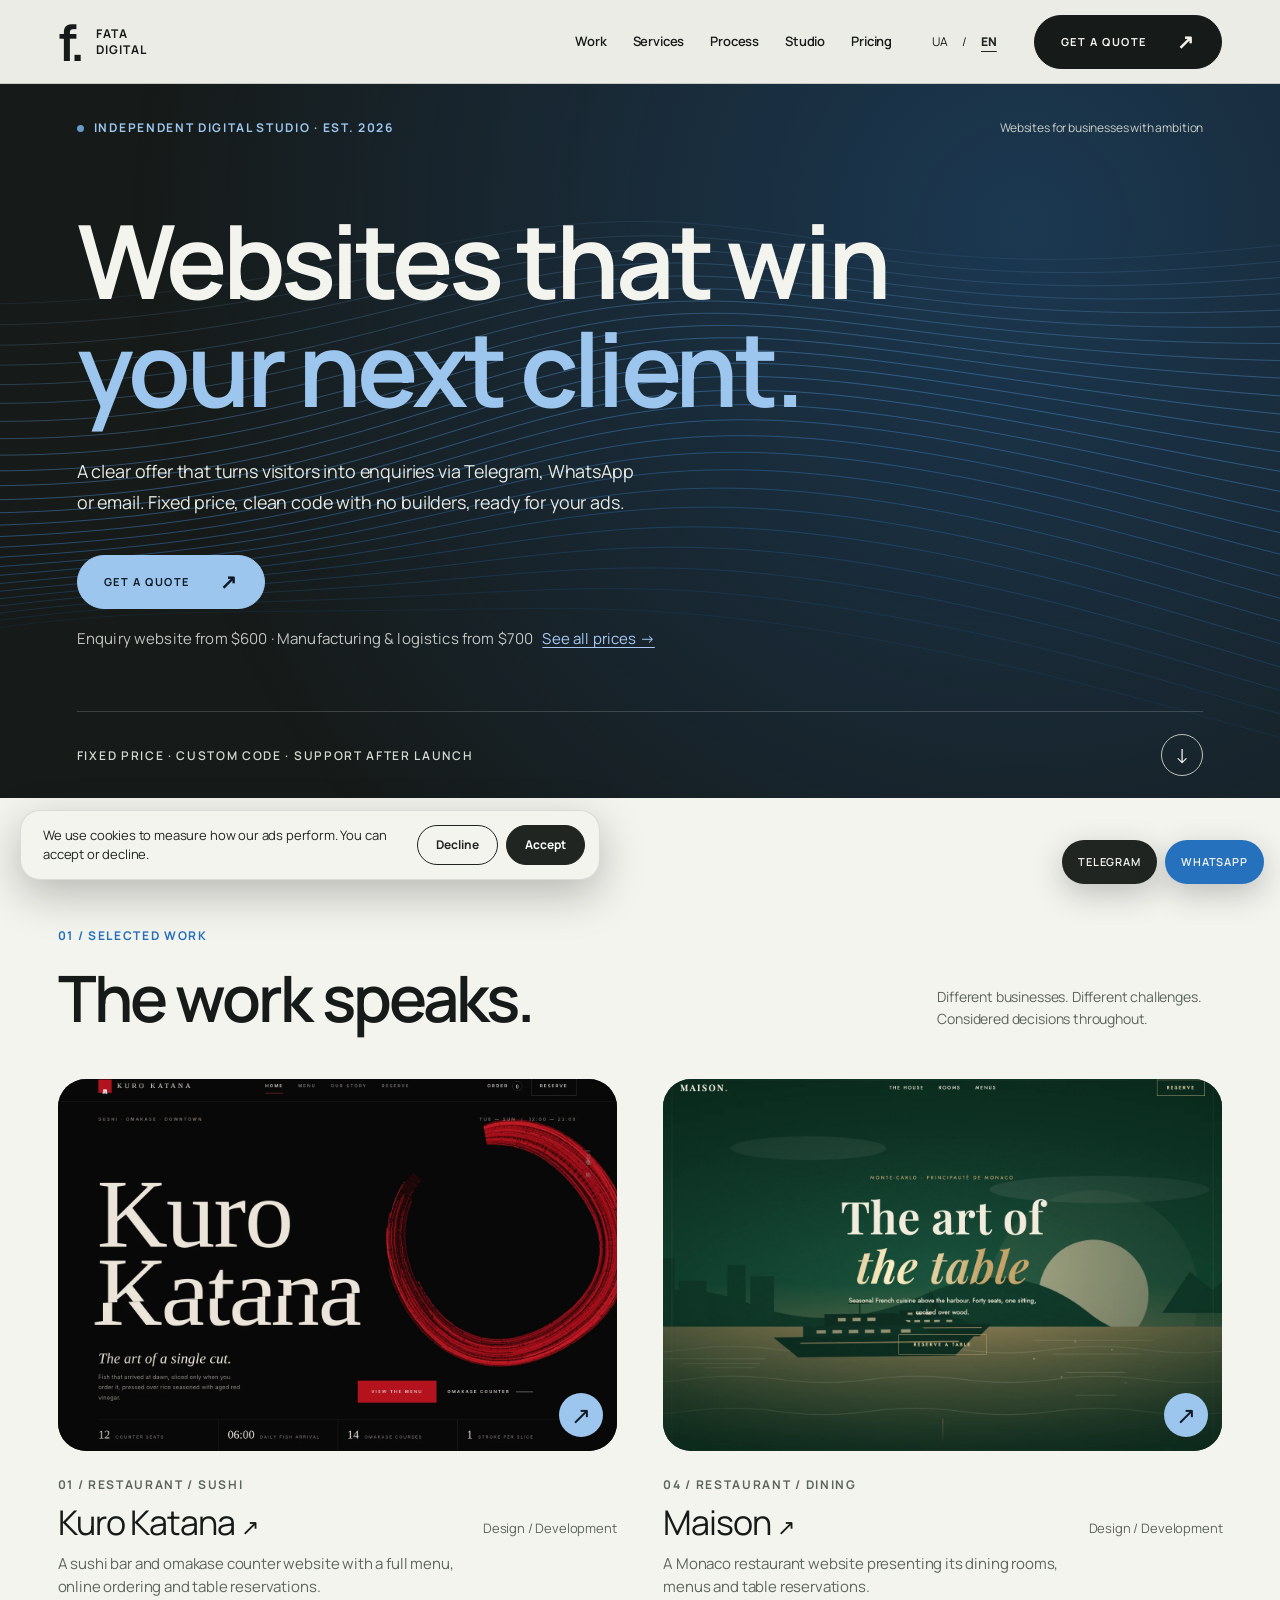
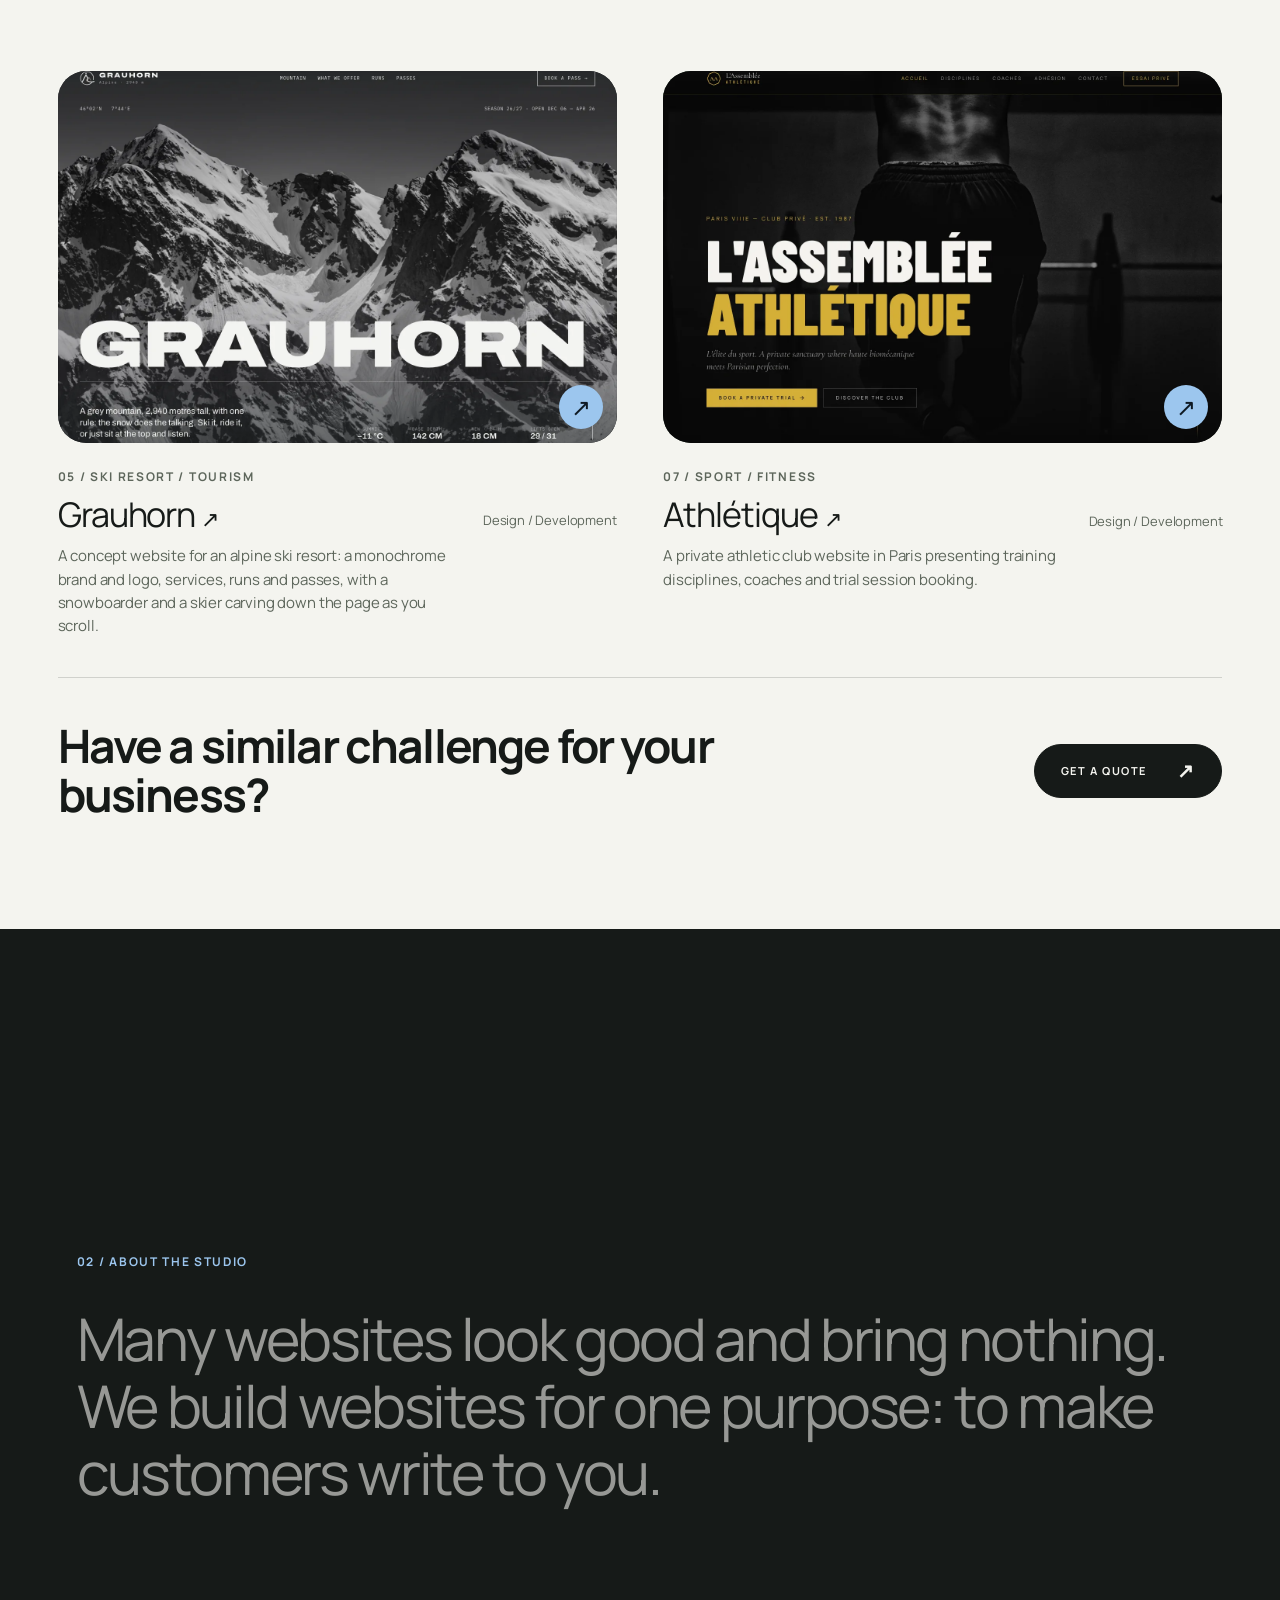
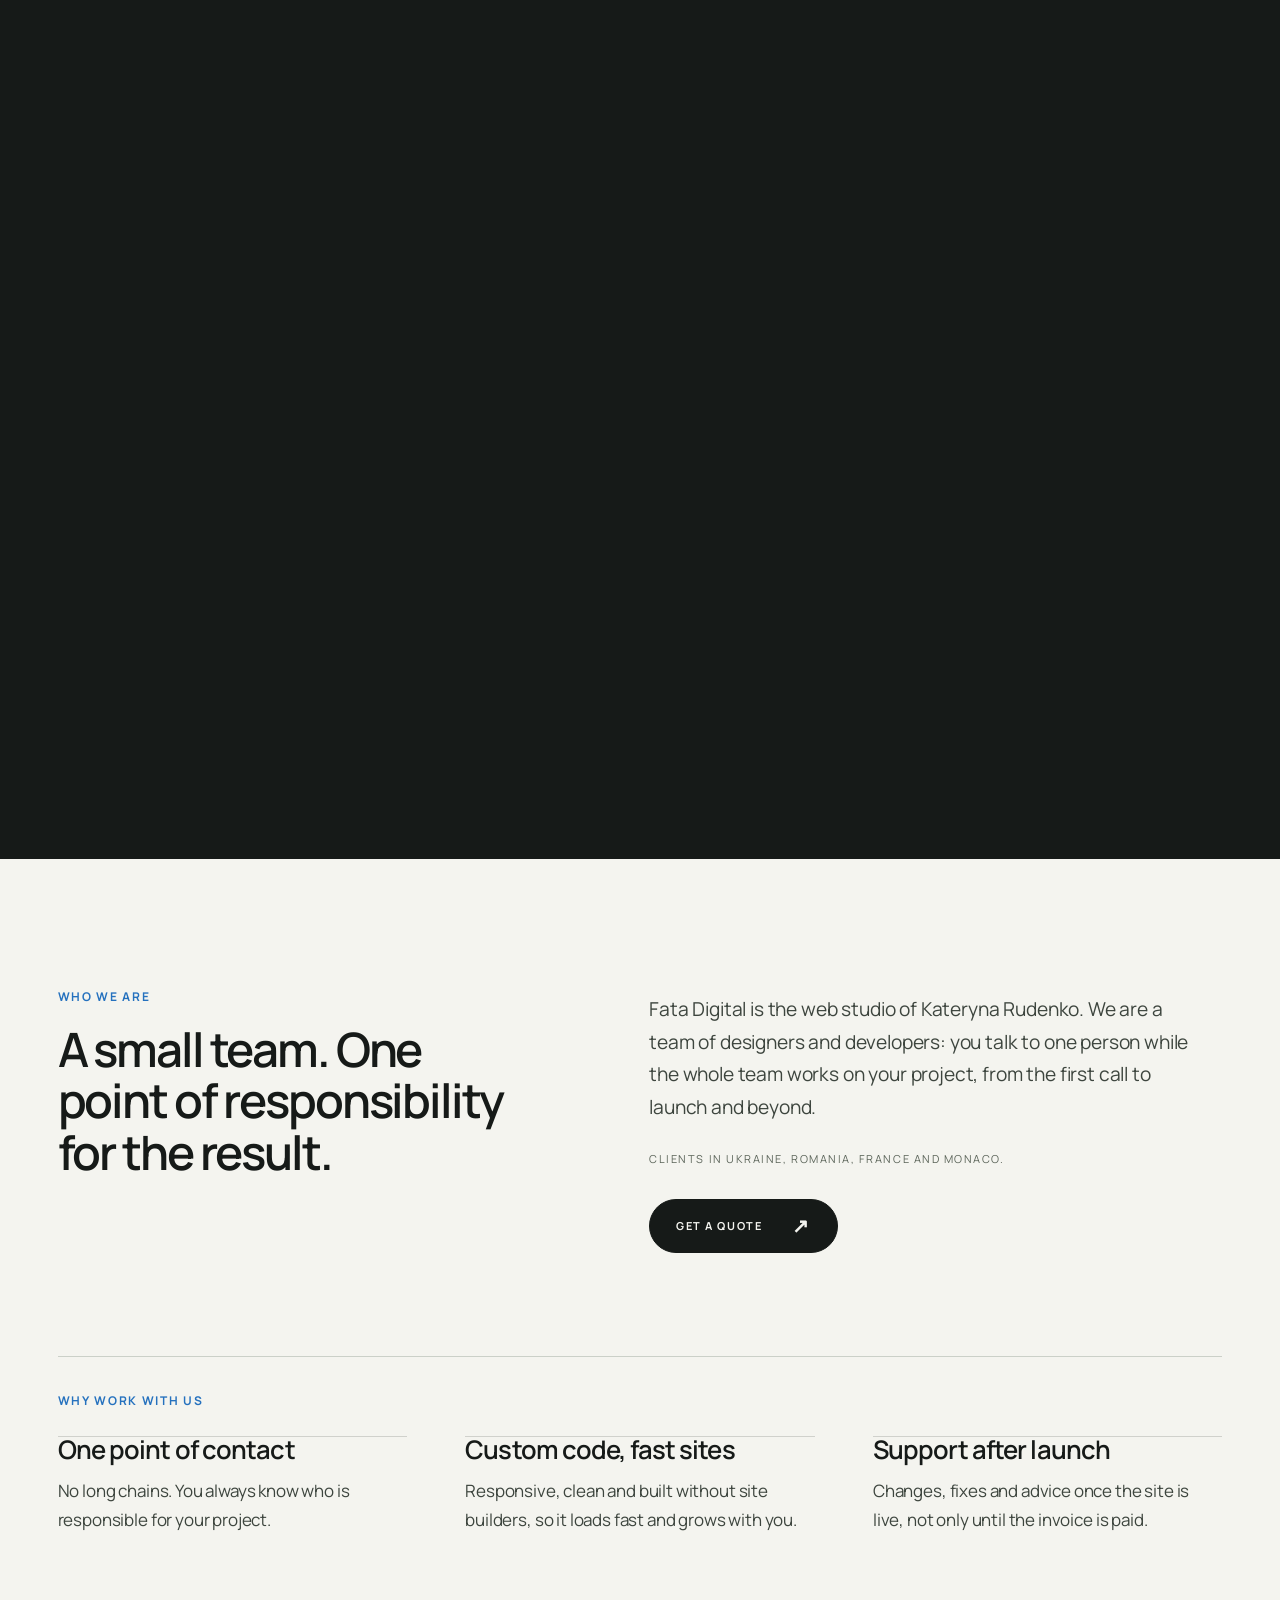
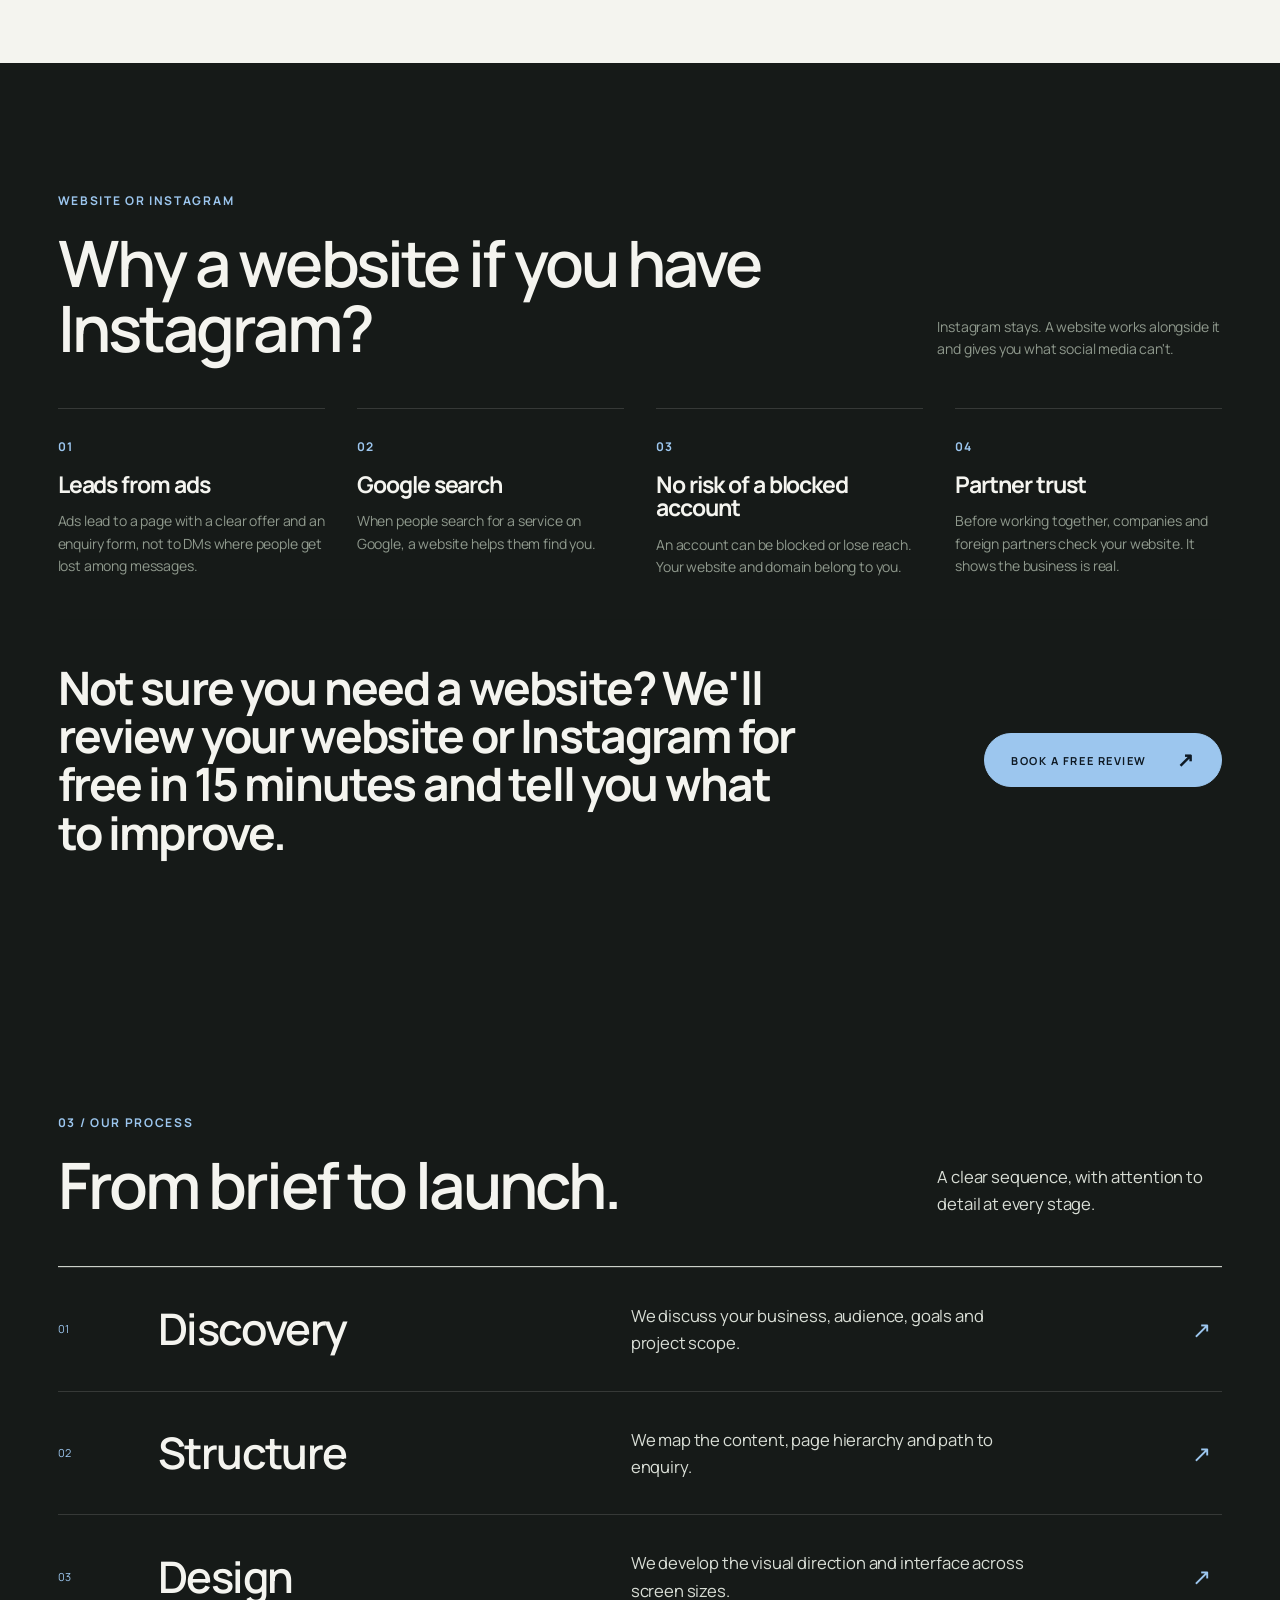
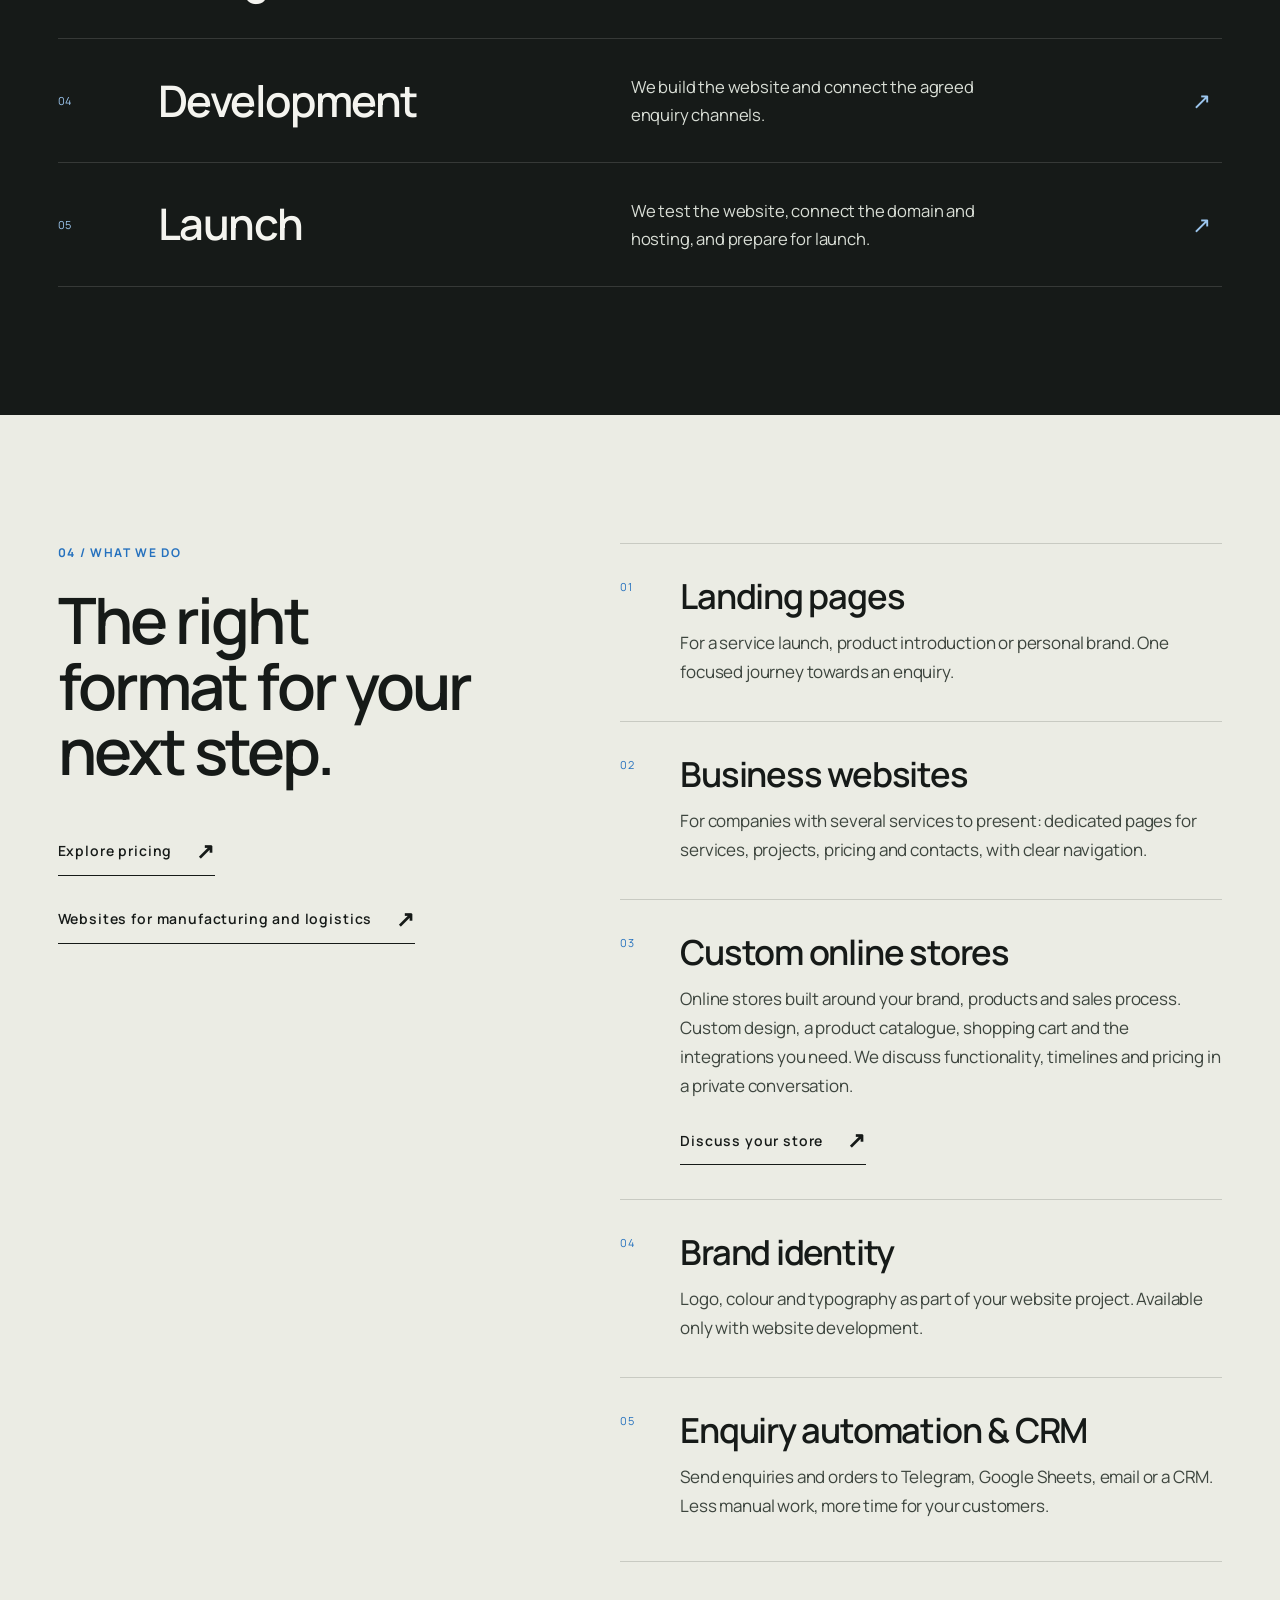
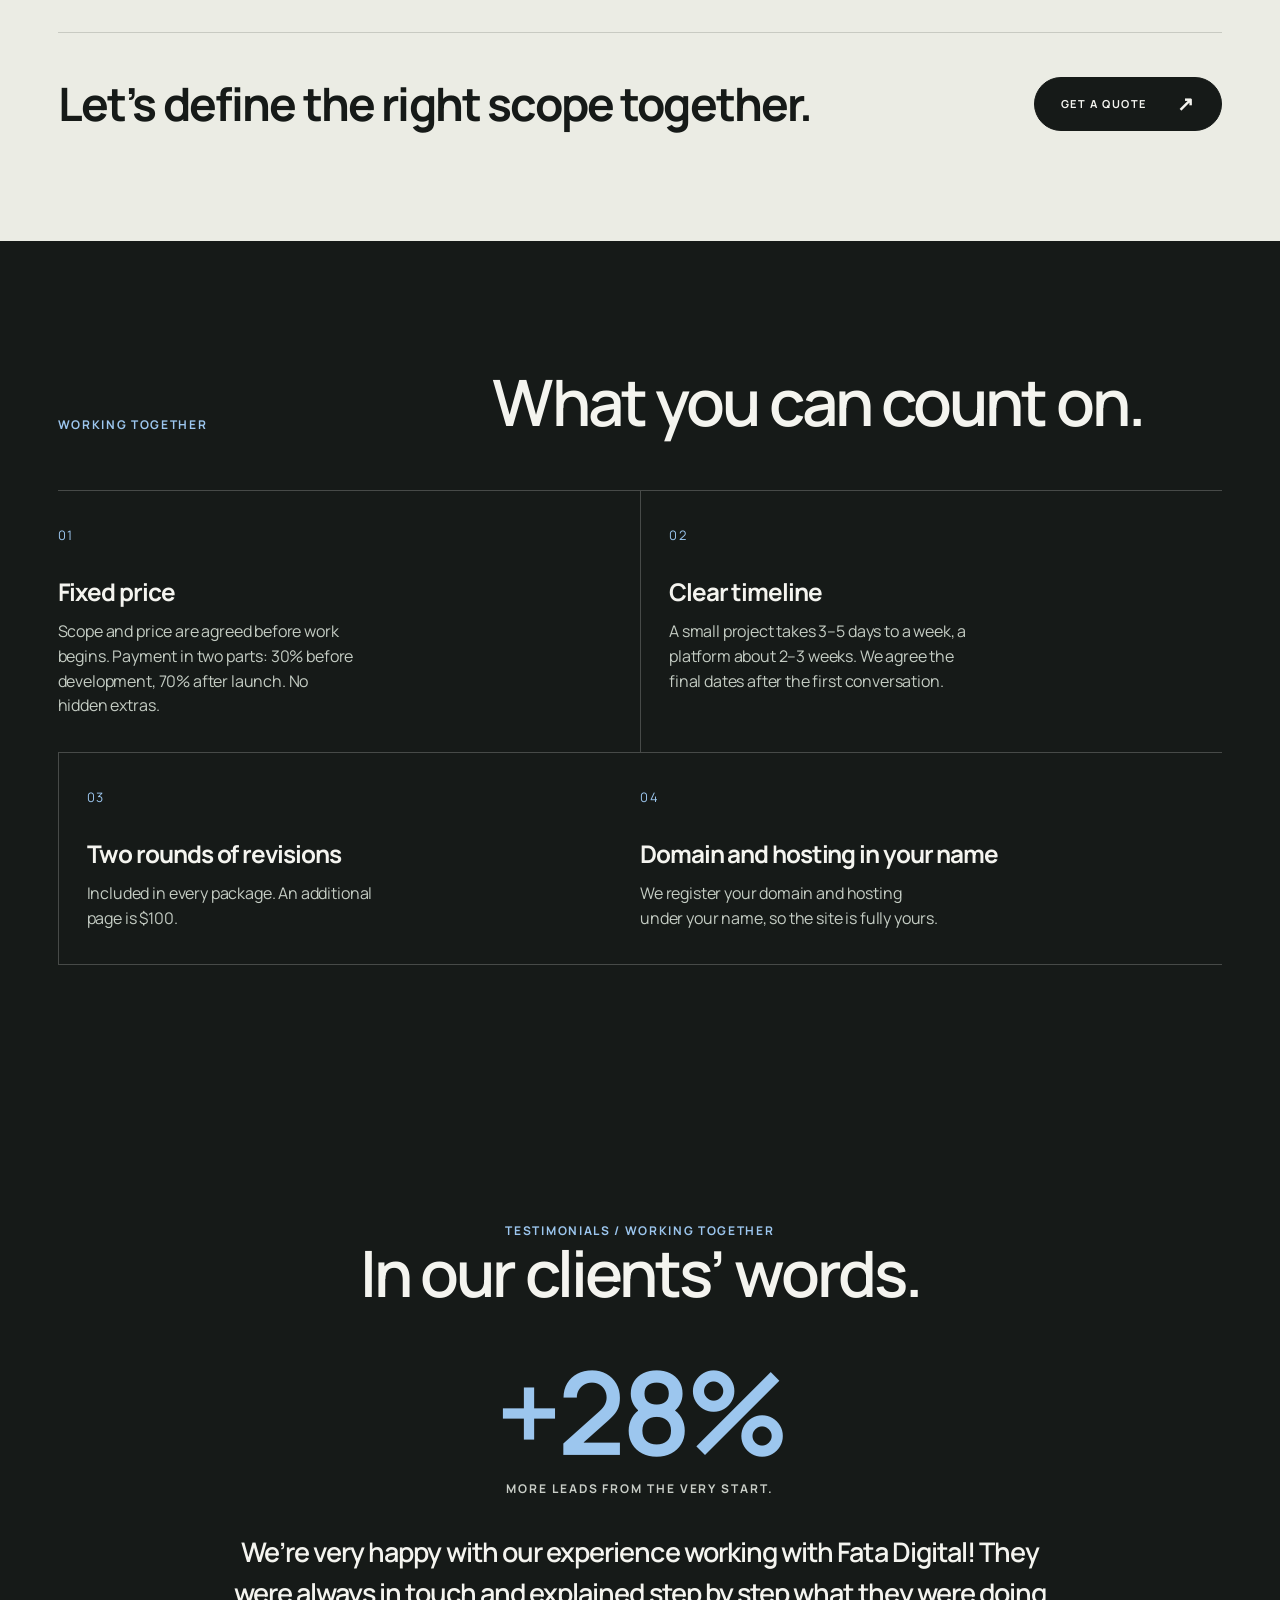
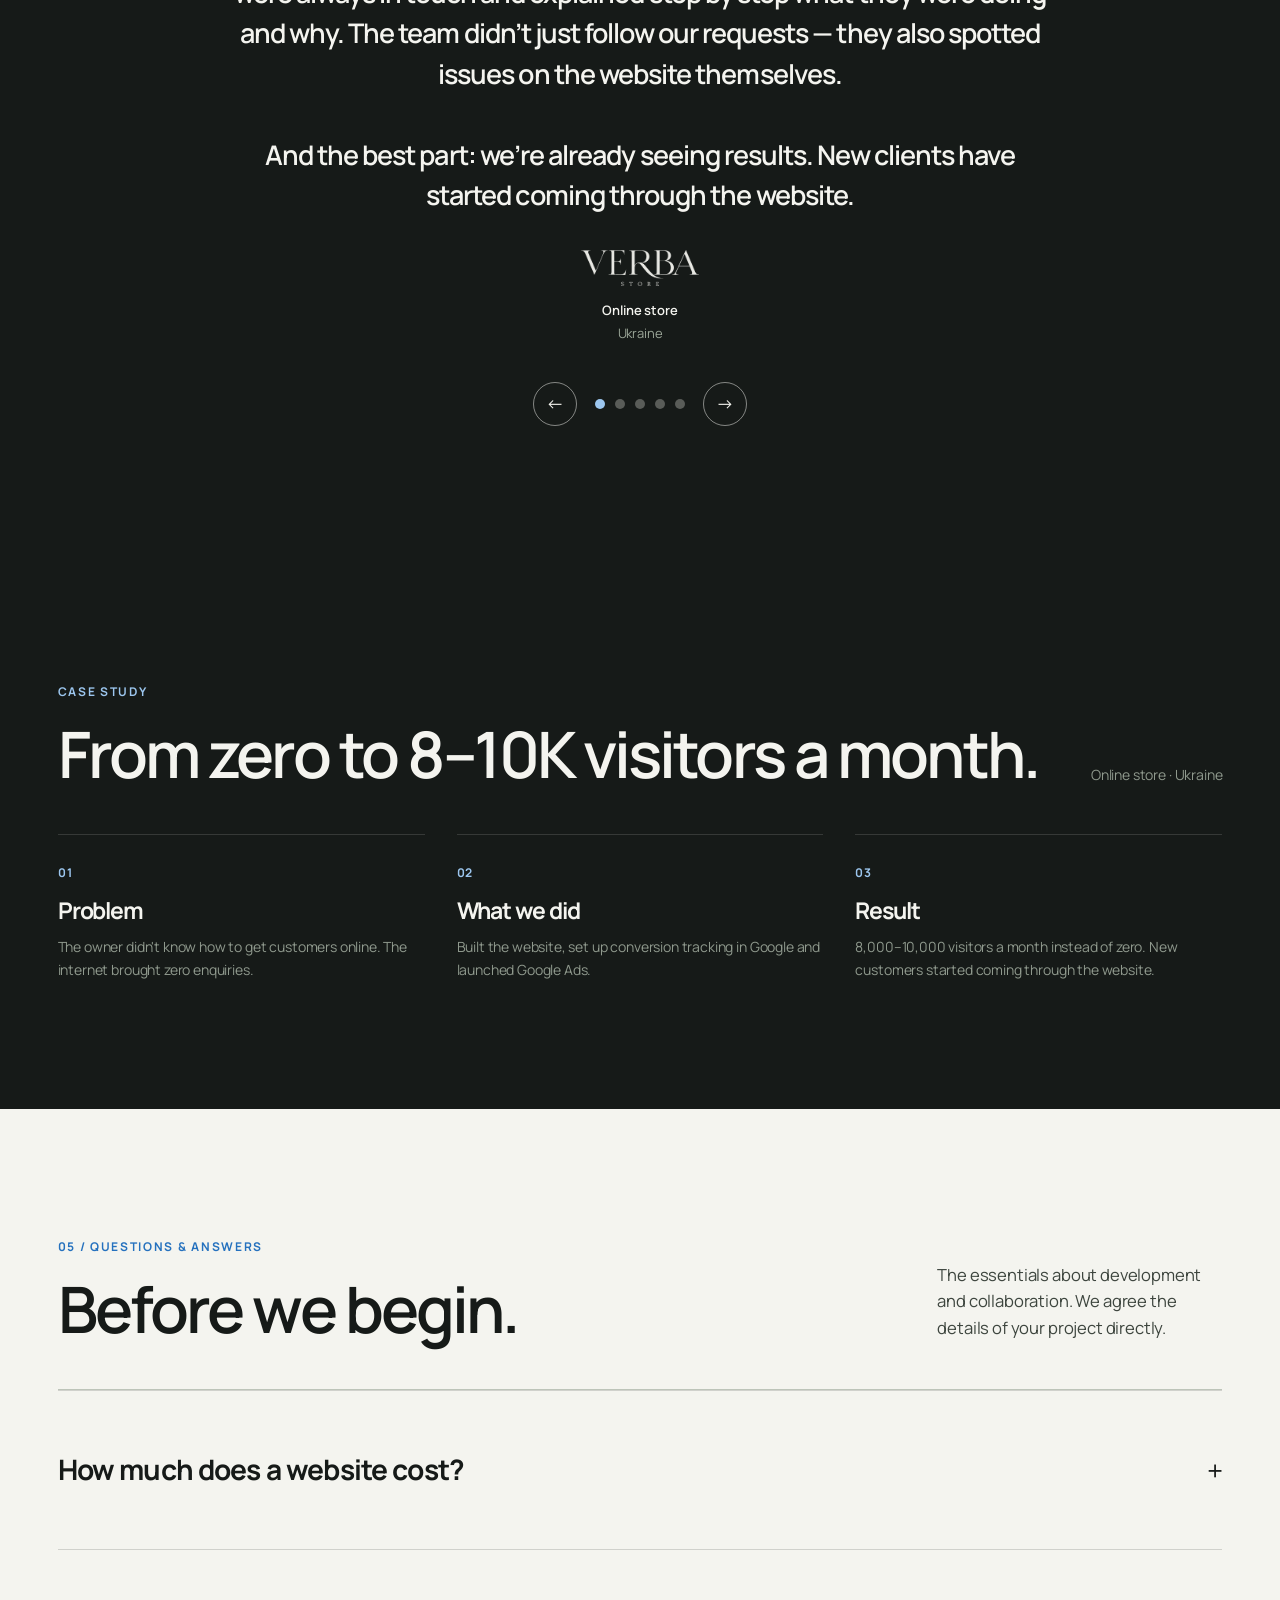
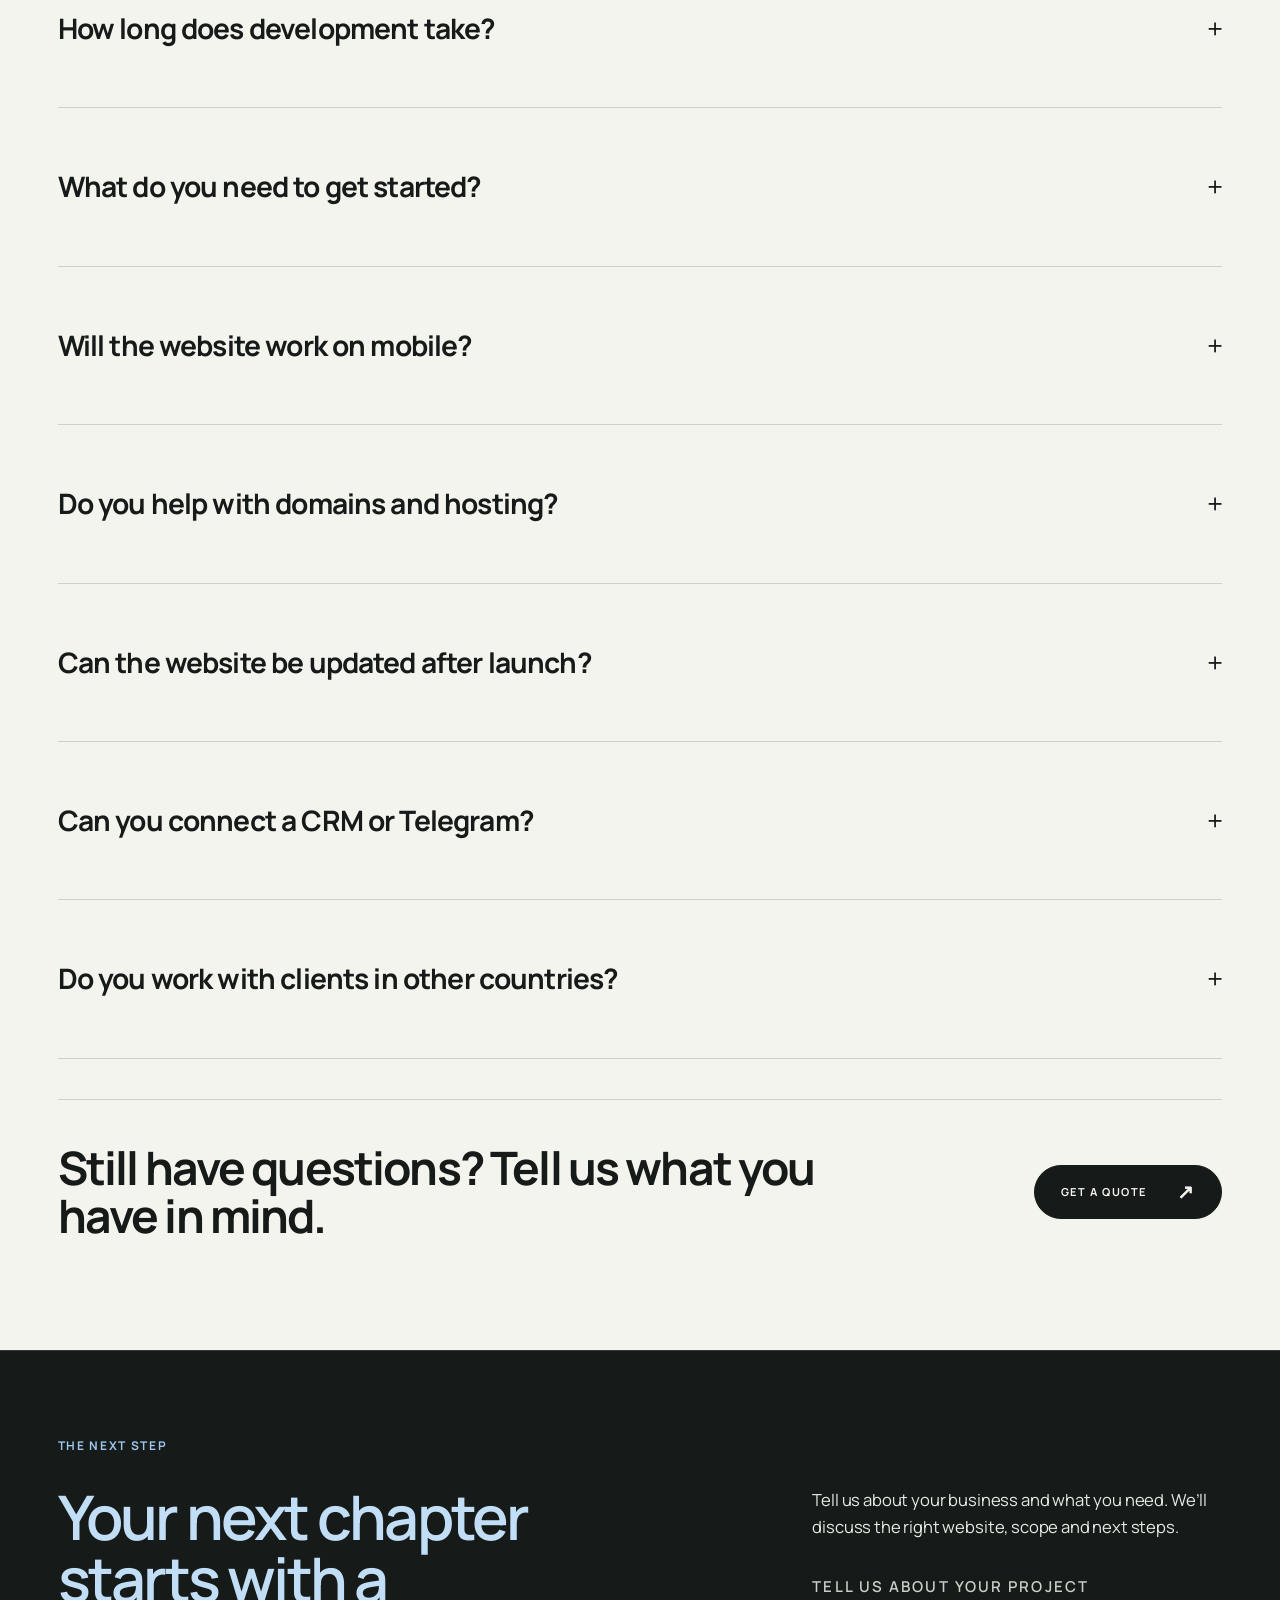
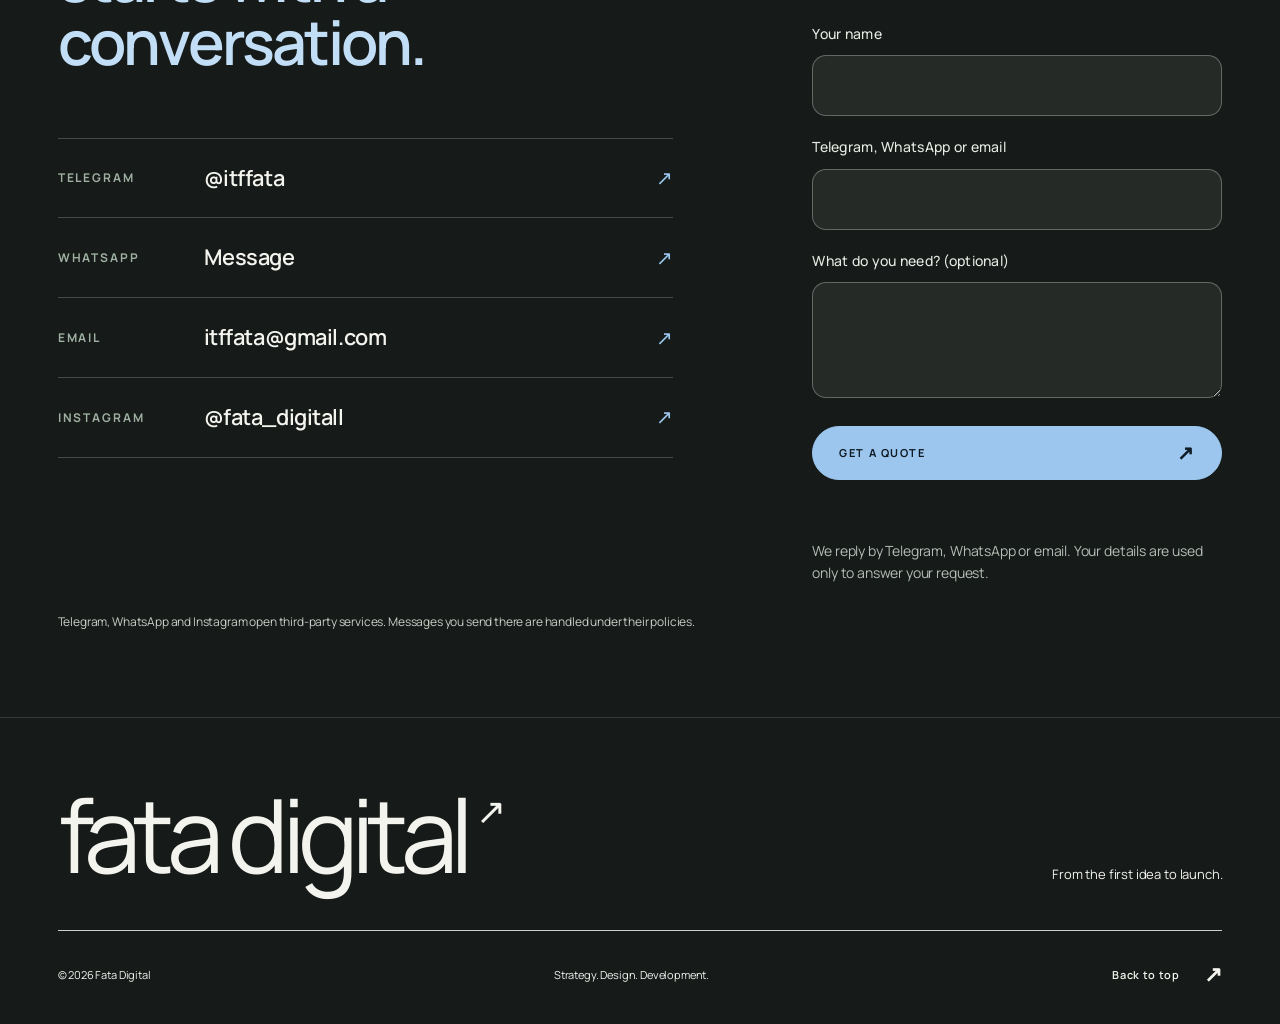
==== commit 8d4d7004: "Portfolio: replace TARGET with Grauhorn ski resort concept Swap project 05 card, hero preview and fe" ====
--- a/index.html
+++ b/index.html
@@ -10,7 +10,7 @@
 
   gtag('config', 'AW-18498293585');
 </script>
-<meta charset="utf-8"><meta name="viewport" content="width=device-width, initial-scale=1"><meta name="theme-color" content="#f4f4ef"><title>Fata Digital — Web Design &amp; Development Studio</title><meta name="description" content="Websites that make your business clear, compelling and easy to choose. Strategy, design, development and launch by Fata Digital."><link rel="canonical" href="https://fatadigital.online/"><meta property="og:type" content="website"><meta property="og:title" content="Fata Digital — Web Design &amp; Development Studio"><meta property="og:description" content="Websites that make your business clear, compelling and easy to choose. Strategy, design, development and launch by Fata Digital."><meta property="og:url" content="https://fatadigital.online/"><meta property="og:image" content="https://fatadigital.online/assets/social.jpg"><meta property="og:locale" content="en_US"><meta name="twitter:card" content="summary_large_image"><link rel="icon" href="assets/favicon.svg" type="image/svg+xml"><link rel="stylesheet" href="styles.css?v=20261116b"><script src="translations.js?v=20261116b" defer></script><script src="script.js?v=20261116b" defer></script><link rel="alternate" hreflang="uk" href="https://fatadigital.online/uk/"><link rel="alternate" hreflang="en" href="https://fatadigital.online/"><link rel="alternate" hreflang="x-default" href="https://fatadigital.online/"><script type="application/ld+json">{"@context": "https://schema.org", "@type": "ProfessionalService", "name": "Fata Digital", "url": "https://fatadigital.online/", "description": "Web design and development studio: landing pages and business websites in custom code, fixed price, support after launch.", "founder": {"@type": "Person", "name": "Kateryna Rudenko"}, "areaServed": ["Ukraine", "Romania", "France", "Monaco", "Europe"], "priceRange": "$200–$800", "knowsLanguage": ["uk", "en"], "sameAs": ["https://t.me/itffata"], "makesOffer": [{"@type": "Offer", "name": "Landing page with enquiry routing", "priceSpecification": {"@type": "PriceSpecification", "price": 200, "priceCurrency": "USD", "valueAddedTaxIncluded": false, "minPrice": 200}}, {"@type": "Offer", "name": "Enquiry website, up to 5 pages", "priceSpecification": {"@type": "PriceSpecification", "price": 600, "priceCurrency": "USD", "valueAddedTaxIncluded": false, "minPrice": 600}}, {"@type": "Offer", "name": "Pro website, up to 8 pages", "priceSpecification": {"@type": "PriceSpecification", "price": 800, "priceCurrency": "USD", "valueAddedTaxIncluded": false, "minPrice": 800}}]}</script></head><body data-page="home"><a data-i18n="skip" class="skip" href="#main">Skip to content</a><header class="header"><a class="brand" href="index.html" aria-label="Fata Digital"><span class="brand-symbol" aria-hidden="true">f.</span><span>FATA<br>DIGITAL</span></a><nav id="navigation" data-label="nav" aria-label="Main navigation"><a data-i18n="work" href="#works">Work</a><a data-i18n="services" href="#services">Services</a><a data-i18n="process" href="#process">Process</a><a data-i18n="studio" href="#studio">Studio</a><a data-i18n="prices" href="prices.html">Pricing</a><a class="menu-contact" href="#contact" data-i18n="start">Start a project</a></nav><div class="header-tools"><div class="languages" role="group" aria-label="Language" data-label="language"><a href="uk/index.html" data-lang="uk" lang="uk">UA</a><span aria-hidden="true">/</span><a href="index.html" data-lang="en" lang="en" aria-current="page">EN</a></div><a class="button header-cta" href="#contact"><span data-i18n="start" >Start a project</span><span aria-hidden="true">↗</span></a><button class="menu-toggle" type="button" aria-controls="navigation" aria-expanded="false" aria-label="Open menu"><span></span><span></span></button></div></header><main id="main"><section class="hero" id="home"><canvas class="hero-flow" aria-hidden="true"></canvas><div class="hero-top"><p data-i18n="heroeyebrow" class="eyebrow">Independent digital studio · Est. 2026</p><p data-i18n="herotag" class="hero-tag">Websites for businesses with ambition</p></div><div class="hero-grid"><div class="hero-copy"><h1><span data-i18n="hero1" >Websites that bring</span><br><span data-i18n="hero2" class="blue-text">you customers.</span></h1><p data-i18n="herocopy" class="hero-lead">A clear offer that turns visitors into enquiries via Telegram, WhatsApp or email. Fixed price, clean code with no builders, ready for your ads.</p><div class="hero-actions"><a class="button button-dark" href="#contact"><span data-i18n="start" >Get a quote</span><span aria-hidden="true">↗</span></a></div><p class="hero-price"><span data-i18n="heropricing">Enquiry website from $600 · Manufacturing &amp; logistics from $700</span> <a href="prices.html" data-i18n="heropricelink">See all prices →</a></p></div><a class="hero-art" href="#works" data-label="viewwork" aria-label="View our work"><span class="art-top">F / D <span aria-hidden="true">↗</span></span><div class="art-screen art-screen-back"><img src="assets/projects/target.webp" width="1440" height="1000" data-alt="target" alt="Website preview: TARGET"></div><div class="art-screen art-screen-front"><img src="assets/projects/athletique.webp" width="1440" height="1000" data-alt="athletique" fetchpriority="high" alt="Website preview: Athlétique"></div><span class="art-bottom"><span data-i18n="art" >Idea. Structure. Execution.</span><span>01 — 07</span></span></a></div><div class="hero-bottom"><p data-i18n="herobottom" >Fixed price · Custom code · Support after launch</p><a href="#works" class="scroll-link" data-label="viewwork" aria-label="View our work">↓</a></div></section><section class="work section" id="works"><div class="section-heading"><div><p data-i18n="selected" class="eyebrow">01 / Selected work</p><h2 data-i18n="worktitle" >The work speaks.</h2></div><p data-i18n="workintro" >Different businesses. Different challenges. Considered decisions throughout.</p></div><div class="project-grid"><article class="project project-kuro"><a class="project-image" data-project="kuro" href="https://work.fatadigital.online/kuro-katana/" target="_blank" rel="noopener noreferrer" aria-label="View Kuro Katana — opens in a new tab"><div class="project-browser" aria-hidden="true"><i></i><i></i><i></i><span>Kuro Katana</span></div><img src="assets/projects/kuro-katana.webp" width="1440" height="1000" loading="lazy" data-alt="kuro" alt="Website preview: Kuro Katana"><span class="project-open" aria-hidden="true">↗</span></a><div class="project-meta"><div><p class="eyebrow">01 / <span data-i18n="cat_kuro" >Restaurant / Sushi</span></p><h3><a href="https://work.fatadigital.online/kuro-katana/" target="_blank" rel="noopener noreferrer">Kuro Katana <span aria-hidden="true">↗</span></a></h3></div><p data-i18n="web" class="project-service">Design / Development</p></div><p data-i18n="desc_kuro" class="project-description">A sushi bar and omakase counter website with a full menu, online ordering and table reservations.</p></article><article class="project project-mare"><a class="project-image" data-project="mare" href="https://work.fatadigital.online/mare/" target="_blank" rel="noopener noreferrer" aria-label="View MARE — opens in a new tab"><div class="project-browser" aria-hidden="true"><i></i><i></i><i></i><span>MARE</span></div><img src="assets/projects/mare.webp" width="1440" height="1000" loading="lazy" data-alt="mare" alt="Website preview: MARE"><span class="project-open" aria-hidden="true">↗</span></a><div class="project-meta"><div><p class="eyebrow">02 / <span data-i18n="cat_mare" >Logistics / Sea Freight</span></p><h3><a href="https://work.fatadigital.online/mare/" target="_blank" rel="noopener noreferrer">MARE <span aria-hidden="true">↗</span></a></h3></div><p data-i18n="web" class="project-service">Design / Development</p></div><p data-i18n="desc_mare" class="project-description">A sea freight company website presenting its services, fleet and shipping routes.</p></article><article class="project project-safeway"><a class="project-image" data-project="safeway" href="https://safewayua.com" target="_blank" rel="noopener noreferrer" aria-label="View SafeWay UA — opens in a new tab"><div class="project-browser" aria-hidden="true"><i></i><i></i><i></i><span>SafeWay UA</span></div><img src="assets/projects/safeway.webp" width="1440" height="1000" loading="lazy" data-alt="safeway" alt="Website preview: SafeWay UA"><span class="project-open" aria-hidden="true">↗</span></a><div class="project-meta"><div><p class="eyebrow">03 / <span data-i18n="cat_safeway" >Logistics / Services</span></p><h3><a href="https://safewayua.com" target="_blank" rel="noopener noreferrer">SafeWay UA <span aria-hidden="true">↗</span></a></h3></div><p data-i18n="web" class="project-service">Design / Development</p></div><p data-i18n="desc_safeway" class="project-description">A service website for people looking for reliable transport solutions.</p></article><article class="project project-maison"><a class="project-image" data-project="maison" href="https://work.fatadigital.online/maison/" target="_blank" rel="noopener noreferrer" aria-label="View Maison — opens in a new tab"><div class="project-browser" aria-hidden="true"><i></i><i></i><i></i><span>Maison</span></div><img src="assets/projects/maison.webp" width="1440" height="1000" loading="lazy" data-alt="maison" alt="Website preview: Maison"><span class="project-open" aria-hidden="true">↗</span></a><div class="project-meta"><div><p class="eyebrow">04 / <span data-i18n="cat_maison" >Restaurant / Dining</span></p><h3><a href="https://work.fatadigital.online/maison/" target="_blank" rel="noopener noreferrer">Maison <span aria-hidden="true">↗</span></a></h3></div><p data-i18n="web" class="project-service">Design / Development</p></div><p data-i18n="desc_maison" class="project-description">A Monaco restaurant website presenting its dining rooms, menus and table reservations.</p></article><article class="project project-target"><a class="project-image" data-project="target" href="https://work.fatadigital.online/target/" target="_blank" rel="noopener noreferrer" aria-label="View TARGET — opens in a new tab"><div class="project-browser" aria-hidden="true"><i></i><i></i><i></i><span>TARGET</span></div><img src="assets/projects/target.webp" width="1440" height="1000" loading="lazy" data-alt="target" alt="Website preview: TARGET"><span class="project-open" aria-hidden="true">↗</span></a><div class="project-meta"><div><p class="eyebrow">05 / <span data-i18n="cat_target" >Marketing / Digital</span></p><h3><a href="https://work.fatadigital.online/target/" target="_blank" rel="noopener noreferrer">TARGET <span aria-hidden="true">↗</span></a></h3></div><p data-i18n="web" class="project-service">Design / Development</p></div><p data-i18n="desc_target" class="project-description">A marketing agency website focused on advertising, services and client enquiries.</p></article><article class="project project-metalpro"><a class="project-image" data-project="metalpro" href="https://metalpro.in.ua/" target="_blank" rel="noopener noreferrer" aria-label="View MetalPro — opens in a new tab"><div class="project-browser" aria-hidden="true"><i></i><i></i><i></i><span>MetalPro</span></div><img src="assets/projects/metalpro.webp" width="1440" height="1000" loading="lazy" data-alt="metalpro" alt="Website preview: MetalPro"><span class="project-open" aria-hidden="true">↗</span></a><div class="project-meta"><div><p class="eyebrow">06 / <span data-i18n="cat_metalpro" >Manufacturing / Metalwork</span></p><h3><a href="https://metalpro.in.ua/" target="_blank" rel="noopener noreferrer">MetalPro <span aria-hidden="true">↗</span></a></h3></div><p data-i18n="web" class="project-service">Design / Development</p></div><p data-i18n="desc_metalpro" class="project-description">A gates, fences and canopies manufacturer’s website with services, completed projects and an enquiry form.</p></article><article class="project project-athletique"><a class="project-image" data-project="athletique" href="https://work.fatadigital.online/Athl-tique/" target="_blank" rel="noopener noreferrer" aria-label="View Athlétique — opens in a new tab"><div class="project-browser" aria-hidden="true"><i></i><i></i><i></i><span>Athlétique</span></div><img src="assets/projects/athletique.webp" width="1440" height="1000" loading="lazy" data-alt="athletique" alt="Website preview: Athlétique"><span class="project-open" aria-hidden="true">↗</span></a><div class="project-meta"><div><p class="eyebrow">07 / <span data-i18n="cat_athletique" >Sport / Fitness</span></p><h3><a href="https://work.fatadigital.online/Athl-tique/" target="_blank" rel="noopener noreferrer">Athlétique <span aria-hidden="true">↗</span></a></h3></div><p data-i18n="web" class="project-service">Design / Development</p></div><p data-i18n="desc_athletique" class="project-description">A private athletic club website in Paris presenting training disciplines, coaches and trial session booking.</p></article></div><div class="section-cta"><p data-i18n="ctawork">Have a similar challenge for your business?</p><a class="button button-dark" href="#contact"><span data-i18n="start">Get a quote</span><span aria-hidden="true">↗</span></a></div></section><section class="studio section karaoke-sec" id="studio"><div class="karaoke-pin"><p data-i18n="studiolabel" class="eyebrow">02 / About the studio</p><p class="karaoke" id="karaoke" aria-label="">Багато сайтів гарні й нічого не приносять. Ми будуємо сайти з однією метою: щоб клієнти вам писали.</p></div></section><section class="founder section" id="founder"><div class="founder-grid founder-text"><div class="founder-copy"><div class="f-left"><p data-i18n="founderlabel" class="eyebrow">Who we are</p><h2 data-i18n="foundertitle">A small team. One point of responsibility for the result.</h2></div><div class="f-right"><p data-i18n="foundercopy" class="large-copy">Fata Digital is the web studio of Kateryna Rudenko. We are a team of designers and developers: you talk to one person while the whole team works on your project, from the first call to launch and beyond.</p><p data-i18n="founderclients" class="founder-clients">Clients in Ukraine, Romania, France and Monaco.</p><div class="founder-actions"><a class="button button-dark" href="https://t.me/itffata"><span data-i18n="start">Get a quote</span><span aria-hidden="true">↗</span></a></div></div></div></div><div class="why"><p data-i18n="whylabel" class="eyebrow">Why work with us</p><div class="why-grid"><article><h3 data-i18n="why0">One point of contact</h3><p data-i18n="whyc0">No long chains. You always know who is responsible for your project.</p></article><article><h3 data-i18n="why1">Custom code, fast sites</h3><p data-i18n="whyc1">Responsive, clean and built without site builders, so it loads fast and grows with you.</p></article><article><h3 data-i18n="why2">Support after launch</h3><p data-i18n="whyc2">Changes, fixes and advice once the site is live, not only until the invoice is paid.</p></article></div></div></section><section class="section ig-why" id="instagram"><div class="section-heading"><div><p data-i18n="iglabel" class="eyebrow">Website or Instagram</p><h2 data-i18n="igtitle">Why a website if you have Instagram?</h2></div><p data-i18n="igintro">Instagram stays. A website works alongside it and gives you what social media can't.</p></div><div class="ig-grid"><article><span class="index">01</span><h3 data-i18n="ig0">Leads from ads</h3><p data-i18n="igc0">Ads lead to a page with a clear offer and an enquiry form, not to DMs where people get lost among messages.</p></article><article><span class="index">02</span><h3 data-i18n="ig1">Google search</h3><p data-i18n="igc1">When people search for a service on Google, a website helps them find you.</p></article><article><span class="index">03</span><h3 data-i18n="ig2">No risk of a blocked account</h3><p data-i18n="igc2">An account can be blocked or lose reach. Your website and domain belong to you.</p></article><article><span class="index">04</span><h3 data-i18n="ig3">Partner trust</h3><p data-i18n="igc3">Before working together, companies and foreign partners check your website. It shows the business is real.</p></article></div><div class="section-cta audit-cta"><p data-i18n="audit">Not sure you need a website? We'll review your website or Instagram for free in 15 minutes and tell you what to improve.</p><a class="button button-dark" href="https://t.me/itffata" target="_blank" rel="noopener noreferrer"><span data-i18n="auditcta">Book a free review</span><span aria-hidden="true">↗</span></a></div></section><section class="section process" id="process"><div class="section-heading"><div><p data-i18n="processlabel" class="eyebrow">03 / Our process</p><h2 data-i18n="processtitle" >From brief to launch.</h2></div><p data-i18n="processintro" >A clear sequence, with attention to detail at every stage.</p></div><div class="process-list"><article><span class="index">01</span><h3 data-i18n="p0" >Discovery</h3><p data-i18n="pc0" >We discuss your business, audience, goals and project scope.</p><span aria-hidden="true" class="process-plus">↗</span></article><article><span class="index">02</span><h3 data-i18n="p1" >Structure</h3><p data-i18n="pc1" >We map the content, page hierarchy and path to enquiry.</p><span aria-hidden="true" class="process-plus">↗</span></article><article><span class="index">03</span><h3 data-i18n="p2" >Design</h3><p data-i18n="pc2" >We develop the visual direction and interface across screen sizes.</p><span aria-hidden="true" class="process-plus">↗</span></article><article><span class="index">04</span><h3 data-i18n="p3" >Development</h3><p data-i18n="pc3" >We build the website and connect the agreed enquiry channels.</p><span aria-hidden="true" class="process-plus">↗</span></article><article><span class="index">05</span><h3 data-i18n="p4" >Launch</h3><p data-i18n="pc4" >We test the website, connect the domain and hosting, and prepare for launch.</p><span aria-hidden="true" class="process-plus">↗</span></article></div></section><section class="services section" id="services"><div class="services-intro"><div class="si-in"><p data-i18n="serviceslabel" class="eyebrow">04 / What we do</p><h2 data-i18n="servicestitle" >The right format for your next step.</h2><a class="text-link" href="prices.html"><span data-i18n="seeprices" >Explore pricing</span><span aria-hidden="true">↗</span></a><a class="text-link" href="b2b.html"><span data-i18n="b2blink">Websites for manufacturing and logistics</span><span aria-hidden="true">↗</span></a></div></div><div class="services-list"><article><span class="index">01</span><div><h3 data-i18n="s0" >Landing pages</h3><p data-i18n="sc0" >For a service launch, product introduction or personal brand. One focused journey towards an enquiry.</p></div></article><article><span class="index">02</span><div><h3 data-i18n="s1" >Business websites</h3><p data-i18n="sc1" >For companies with several services to present: dedicated pages for services, projects, pricing and contacts, with clear navigation.</p></div></article><article><span class="index">03</span><div><h3 data-i18n="storetitle">Custom online stores</h3><p data-i18n="storecopy">Online stores built around your brand, products and sales process. Custom design, a product catalogue, shopping cart and the integrations you need. We discuss functionality, timelines and pricing in a private conversation.</p><p><a class="text-link" href="https://t.me/itffata" target="_blank" rel="noopener noreferrer"><span data-i18n="storecta">Discuss your store</span><span aria-hidden="true">↗</span></a></p></div></article><article><span class="index">04</span><div><h3 data-i18n="s2" >Brand identity</h3><p data-i18n="sc2" >Logo, colour and typography as part of your website project. Available only with website development.</p></div></article><article><span class="index">05</span><div><h3 data-i18n="s3" >Enquiry automation &amp; CRM</h3><p data-i18n="sc3" >Send enquiries and orders to Telegram, Google Sheets, email or a CRM. Less manual work, more time for your customers.</p></div></article></div><div class="section-cta"><p data-i18n="ctaservices">Let’s define the right scope together.</p><a class="button button-dark" href="#contact"><span data-i18n="start">Get a quote</span><span aria-hidden="true">↗</span></a></div></section><section class="terms section" id="terms"><div class="terms-head"><p data-i18n="termslabel" class="eyebrow">Working together</p><h2 data-i18n="termstitle">What you can count on.</h2></div><div class="terms-grid"><article><span class="index">01</span><h3 data-i18n="terms0">Fixed price</h3><p data-i18n="termsc0">Scope and price are agreed before work begins. Payment in two parts: 30% before development, 70% after launch. No hidden extras.</p></article><article><span class="index">02</span><h3 data-i18n="terms1">Clear timeline</h3><p data-i18n="termsc1">A small project takes 3–5 days to a week, a platform about 2–3 weeks. We agree the final dates after the first conversation.</p></article><article><span class="index">03</span><h3 data-i18n="terms2">Two rounds of revisions</h3><p data-i18n="termsc2">Included in every package. An additional page is $100.</p></article><article><span class="index">04</span><h3 data-i18n="terms5">Domain and hosting in your name</h3><p data-i18n="termsc5">We register your domain and hosting under your name, so the site is fully yours.</p></article></div></section><section class="section reviews" id="reviews" aria-labelledby="reviews-title"><div class="rv-head"><p data-i18n="reviewslabel" class="eyebrow">Testimonials / Working together</p><h2 data-i18n="reviewstitle" id="reviews-title">In our clients’ words.</h2></div><div class="rv" id="rv"><div class="rv-stage"><figure class="rv-slide is-on" data-i="0"><div class="rv-stat"><strong data-count="28" data-pre="+" data-suf="%">+28%</strong><span data-i18n="resc0">More leads from the very start.</span></div><blockquote data-i18n="reviewscopy0">We’re very happy with our experience working with Fata Digital! They were always in touch and explained step by step what they were doing and why. The team didn’t just follow our requests — they also spotted issues on the website themselves.
+<meta charset="utf-8"><meta name="viewport" content="width=device-width, initial-scale=1"><meta name="theme-color" content="#f4f4ef"><title>Fata Digital — Web Design &amp; Development Studio</title><meta name="description" content="Websites that make your business clear, compelling and easy to choose. Strategy, design, development and launch by Fata Digital."><link rel="canonical" href="https://fatadigital.online/"><meta property="og:type" content="website"><meta property="og:title" content="Fata Digital — Web Design &amp; Development Studio"><meta property="og:description" content="Websites that make your business clear, compelling and easy to choose. Strategy, design, development and launch by Fata Digital."><meta property="og:url" content="https://fatadigital.online/"><meta property="og:image" content="https://fatadigital.online/assets/social.jpg"><meta property="og:locale" content="en_US"><meta name="twitter:card" content="summary_large_image"><link rel="icon" href="assets/favicon.svg" type="image/svg+xml"><link rel="stylesheet" href="styles.css?v=20261125a"><script src="translations.js?v=20261125a" defer></script><script src="script.js?v=20261125a" defer></script><link rel="alternate" hreflang="uk" href="https://fatadigital.online/uk/"><link rel="alternate" hreflang="en" href="https://fatadigital.online/"><link rel="alternate" hreflang="x-default" href="https://fatadigital.online/"><script type="application/ld+json">{"@context": "https://schema.org", "@type": "ProfessionalService", "name": "Fata Digital", "url": "https://fatadigital.online/", "description": "Web design and development studio: landing pages and business websites in custom code, fixed price, support after launch.", "founder": {"@type": "Person", "name": "Kateryna Rudenko"}, "areaServed": ["Ukraine", "Romania", "France", "Monaco", "Europe"], "priceRange": "$200–$800", "knowsLanguage": ["uk", "en"], "sameAs": ["https://t.me/itffata"], "makesOffer": [{"@type": "Offer", "name": "Landing page with enquiry routing", "priceSpecification": {"@type": "PriceSpecification", "price": 200, "priceCurrency": "USD", "valueAddedTaxIncluded": false, "minPrice": 200}}, {"@type": "Offer", "name": "Enquiry website, up to 5 pages", "priceSpecification": {"@type": "PriceSpecification", "price": 600, "priceCurrency": "USD", "valueAddedTaxIncluded": false, "minPrice": 600}}, {"@type": "Offer", "name": "Pro website, up to 8 pages", "priceSpecification": {"@type": "PriceSpecification", "price": 800, "priceCurrency": "USD", "valueAddedTaxIncluded": false, "minPrice": 800}}]}</script></head><body data-page="home"><a data-i18n="skip" class="skip" href="#main">Skip to content</a><header class="header"><a class="brand" href="index.html" aria-label="Fata Digital"><span class="brand-symbol" aria-hidden="true">f.</span><span>FATA<br>DIGITAL</span></a><nav id="navigation" data-label="nav" aria-label="Main navigation"><a data-i18n="work" href="#works">Work</a><a data-i18n="services" href="#services">Services</a><a data-i18n="process" href="#process">Process</a><a data-i18n="studio" href="#studio">Studio</a><a data-i18n="prices" href="prices.html">Pricing</a><a class="menu-contact" href="#contact" data-i18n="start">Start a project</a></nav><div class="header-tools"><div class="languages" role="group" aria-label="Language" data-label="language"><a href="uk/index.html" data-lang="uk" lang="uk">UA</a><span aria-hidden="true">/</span><a href="index.html" data-lang="en" lang="en" aria-current="page">EN</a></div><a class="button header-cta" href="#contact"><span data-i18n="start" >Start a project</span><span aria-hidden="true">↗</span></a><button class="menu-toggle" type="button" aria-controls="navigation" aria-expanded="false" aria-label="Open menu"><span></span><span></span></button></div></header><main id="main"><section class="hero" id="home"><canvas class="hero-flow" aria-hidden="true"></canvas><div class="hero-top"><p data-i18n="heroeyebrow" class="eyebrow">Independent digital studio · Est. 2026</p><p data-i18n="herotag" class="hero-tag">Websites for businesses with ambition</p></div><div class="hero-grid"><div class="hero-copy"><h1><span data-i18n="hero1" >Websites that bring</span><br><span data-i18n="hero2" class="blue-text">you customers.</span></h1><p data-i18n="herocopy" class="hero-lead">A clear offer that turns visitors into enquiries via Telegram, WhatsApp or email. Fixed price, clean code with no builders, ready for your ads.</p><div class="hero-actions"><a class="button button-dark" href="#contact"><span data-i18n="start" >Get a quote</span><span aria-hidden="true">↗</span></a></div><p class="hero-price"><span data-i18n="heropricing">Enquiry website from $600 · Manufacturing &amp; logistics from $700</span> <a href="prices.html" data-i18n="heropricelink">See all prices →</a></p></div><a class="hero-art" href="#works" data-label="viewwork" aria-label="View our work"><span class="art-top">F / D <span aria-hidden="true">↗</span></span><div class="art-screen art-screen-back"><img src="assets/projects/grauhorn.webp" width="1440" height="1000" data-alt="grauhorn" alt="Website preview: Grauhorn"></div><div class="art-screen art-screen-front"><img src="assets/projects/athletique.webp" width="1440" height="1000" data-alt="athletique" fetchpriority="high" alt="Website preview: Athlétique"></div><span class="art-bottom"><span data-i18n="art" >Idea. Structure. Execution.</span><span>01 — 07</span></span></a></div><div class="hero-bottom"><p data-i18n="herobottom" >Fixed price · Custom code · Support after launch</p><a href="#works" class="scroll-link" data-label="viewwork" aria-label="View our work">↓</a></div></section><section class="work section" id="works"><div class="section-heading"><div><p data-i18n="selected" class="eyebrow">01 / Selected work</p><h2 data-i18n="worktitle" >The work speaks.</h2></div><p data-i18n="workintro" >Different businesses. Different challenges. Considered decisions throughout.</p></div><div class="project-grid"><article class="project project-kuro"><a class="project-image" data-project="kuro" href="https://work.fatadigital.online/kuro-katana/" target="_blank" rel="noopener noreferrer" aria-label="View Kuro Katana — opens in a new tab"><div class="project-browser" aria-hidden="true"><i></i><i></i><i></i><span>Kuro Katana</span></div><img src="assets/projects/kuro-katana.webp" width="1440" height="1000" loading="lazy" data-alt="kuro" alt="Website preview: Kuro Katana"><span class="project-open" aria-hidden="true">↗</span></a><div class="project-meta"><div><p class="eyebrow">01 / <span data-i18n="cat_kuro" >Restaurant / Sushi</span></p><h3><a href="https://work.fatadigital.online/kuro-katana/" target="_blank" rel="noopener noreferrer">Kuro Katana <span aria-hidden="true">↗</span></a></h3></div><p data-i18n="web" class="project-service">Design / Development</p></div><p data-i18n="desc_kuro" class="project-description">A sushi bar and omakase counter website with a full menu, online ordering and table reservations.</p></article><article class="project project-mare"><a class="project-image" data-project="mare" href="https://work.fatadigital.online/mare/" target="_blank" rel="noopener noreferrer" aria-label="View MARE — opens in a new tab"><div class="project-browser" aria-hidden="true"><i></i><i></i><i></i><span>MARE</span></div><img src="assets/projects/mare.webp" width="1440" height="1000" loading="lazy" data-alt="mare" alt="Website preview: MARE"><span class="project-open" aria-hidden="true">↗</span></a><div class="project-meta"><div><p class="eyebrow">02 / <span data-i18n="cat_mare" >Logistics / Sea Freight</span></p><h3><a href="https://work.fatadigital.online/mare/" target="_blank" rel="noopener noreferrer">MARE <span aria-hidden="true">↗</span></a></h3></div><p data-i18n="web" class="project-service">Design / Development</p></div><p data-i18n="desc_mare" class="project-description">A sea freight company website presenting its services, fleet and shipping routes.</p></article><article class="project project-safeway"><a class="project-image" data-project="safeway" href="https://safewayua.com" target="_blank" rel="noopener noreferrer" aria-label="View SafeWay UA — opens in a new tab"><div class="project-browser" aria-hidden="true"><i></i><i></i><i></i><span>SafeWay UA</span></div><img src="assets/projects/safeway.webp" width="1440" height="1000" loading="lazy" data-alt="safeway" alt="Website preview: SafeWay UA"><span class="project-open" aria-hidden="true">↗</span></a><div class="project-meta"><div><p class="eyebrow">03 / <span data-i18n="cat_safeway" >Logistics / Services</span></p><h3><a href="https://safewayua.com" target="_blank" rel="noopener noreferrer">SafeWay UA <span aria-hidden="true">↗</span></a></h3></div><p data-i18n="web" class="project-service">Design / Development</p></div><p data-i18n="desc_safeway" class="project-description">A service website for people looking for reliable transport solutions.</p></article><article class="project project-maison"><a class="project-image" data-project="maison" href="https://work.fatadigital.online/maison/" target="_blank" rel="noopener noreferrer" aria-label="View Maison — opens in a new tab"><div class="project-browser" aria-hidden="true"><i></i><i></i><i></i><span>Maison</span></div><img src="assets/projects/maison.webp" width="1440" height="1000" loading="lazy" data-alt="maison" alt="Website preview: Maison"><span class="project-open" aria-hidden="true">↗</span></a><div class="project-meta"><div><p class="eyebrow">04 / <span data-i18n="cat_maison" >Restaurant / Dining</span></p><h3><a href="https://work.fatadigital.online/maison/" target="_blank" rel="noopener noreferrer">Maison <span aria-hidden="true">↗</span></a></h3></div><p data-i18n="web" class="project-service">Design / Development</p></div><p data-i18n="desc_maison" class="project-description">A Monaco restaurant website presenting its dining rooms, menus and table reservations.</p></article><article class="project project-grauhorn"><a class="project-image" data-project="grauhorn" href="https://work.fatadigital.online/grauhorn/" target="_blank" rel="noopener noreferrer" aria-label="View Grauhorn — opens in a new tab"><div class="project-browser" aria-hidden="true"><i></i><i></i><i></i><span>Grauhorn</span></div><img src="assets/projects/grauhorn.webp" width="1440" height="1000" loading="lazy" data-alt="grauhorn" alt="Website preview: Grauhorn"><span class="project-open" aria-hidden="true">↗</span></a><div class="project-meta"><div><p class="eyebrow">05 / <span data-i18n="cat_grauhorn" >Ski Resort / Tourism</span></p><h3><a href="https://work.fatadigital.online/grauhorn/" target="_blank" rel="noopener noreferrer">Grauhorn <span aria-hidden="true">↗</span></a></h3></div><p data-i18n="web" class="project-service">Design / Development</p></div><p data-i18n="desc_grauhorn" class="project-description">A concept website for an alpine ski resort: a monochrome brand and logo, services, runs and passes, with a snowboarder and a skier carving down the page as you scroll.</p></article><article class="project project-metalpro"><a class="project-image" data-project="metalpro" href="https://metalpro.in.ua/" target="_blank" rel="noopener noreferrer" aria-label="View MetalPro — opens in a new tab"><div class="project-browser" aria-hidden="true"><i></i><i></i><i></i><span>MetalPro</span></div><img src="assets/projects/metalpro.webp" width="1440" height="1000" loading="lazy" data-alt="metalpro" alt="Website preview: MetalPro"><span class="project-open" aria-hidden="true">↗</span></a><div class="project-meta"><div><p class="eyebrow">06 / <span data-i18n="cat_metalpro" >Manufacturing / Metalwork</span></p><h3><a href="https://metalpro.in.ua/" target="_blank" rel="noopener noreferrer">MetalPro <span aria-hidden="true">↗</span></a></h3></div><p data-i18n="web" class="project-service">Design / Development</p></div><p data-i18n="desc_metalpro" class="project-description">A gates, fences and canopies manufacturer’s website with services, completed projects and an enquiry form.</p></article><article class="project project-athletique"><a class="project-image" data-project="athletique" href="https://work.fatadigital.online/Athl-tique/" target="_blank" rel="noopener noreferrer" aria-label="View Athlétique — opens in a new tab"><div class="project-browser" aria-hidden="true"><i></i><i></i><i></i><span>Athlétique</span></div><img src="assets/projects/athletique.webp" width="1440" height="1000" loading="lazy" data-alt="athletique" alt="Website preview: Athlétique"><span class="project-open" aria-hidden="true">↗</span></a><div class="project-meta"><div><p class="eyebrow">07 / <span data-i18n="cat_athletique" >Sport / Fitness</span></p><h3><a href="https://work.fatadigital.online/Athl-tique/" target="_blank" rel="noopener noreferrer">Athlétique <span aria-hidden="true">↗</span></a></h3></div><p data-i18n="web" class="project-service">Design / Development</p></div><p data-i18n="desc_athletique" class="project-description">A private athletic club website in Paris presenting training disciplines, coaches and trial session booking.</p></article></div><div class="section-cta"><p data-i18n="ctawork">Have a similar challenge for your business?</p><a class="button button-dark" href="#contact"><span data-i18n="start">Get a quote</span><span aria-hidden="true">↗</span></a></div></section><section class="studio section karaoke-sec" id="studio"><div class="karaoke-pin"><p data-i18n="studiolabel" class="eyebrow">02 / About the studio</p><p class="karaoke" id="karaoke" aria-label="">Багато сайтів гарні й нічого не приносять. Ми будуємо сайти з однією метою: щоб клієнти вам писали.</p></div></section><section class="founder section" id="founder"><div class="founder-grid founder-text"><div class="founder-copy"><div class="f-left"><p data-i18n="founderlabel" class="eyebrow">Who we are</p><h2 data-i18n="foundertitle">A small team. One point of responsibility for the result.</h2></div><div class="f-right"><p data-i18n="foundercopy" class="large-copy">Fata Digital is the web studio of Kateryna Rudenko. We are a team of designers and developers: you talk to one person while the whole team works on your project, from the first call to launch and beyond.</p><p data-i18n="founderclients" class="founder-clients">Clients in Ukraine, Romania, France and Monaco.</p><div class="founder-actions"><a class="button button-dark" href="https://t.me/itffata"><span data-i18n="start">Get a quote</span><span aria-hidden="true">↗</span></a></div></div></div></div><div class="why"><p data-i18n="whylabel" class="eyebrow">Why work with us</p><div class="why-grid"><article><h3 data-i18n="why0">One point of contact</h3><p data-i18n="whyc0">No long chains. You always know who is responsible for your project.</p></article><article><h3 data-i18n="why1">Custom code, fast sites</h3><p data-i18n="whyc1">Responsive, clean and built without site builders, so it loads fast and grows with you.</p></article><article><h3 data-i18n="why2">Support after launch</h3><p data-i18n="whyc2">Changes, fixes and advice once the site is live, not only until the invoice is paid.</p></article></div></div></section><section class="section ig-why" id="instagram"><div class="section-heading"><div><p data-i18n="iglabel" class="eyebrow">Website or Instagram</p><h2 data-i18n="igtitle">Why a website if you have Instagram?</h2></div><p data-i18n="igintro">Instagram stays. A website works alongside it and gives you what social media can't.</p></div><div class="ig-grid"><article><span class="index">01</span><h3 data-i18n="ig0">Leads from ads</h3><p data-i18n="igc0">Ads lead to a page with a clear offer and an enquiry form, not to DMs where people get lost among messages.</p></article><article><span class="index">02</span><h3 data-i18n="ig1">Google search</h3><p data-i18n="igc1">When people search for a service on Google, a website helps them find you.</p></article><article><span class="index">03</span><h3 data-i18n="ig2">No risk of a blocked account</h3><p data-i18n="igc2">An account can be blocked or lose reach. Your website and domain belong to you.</p></article><article><span class="index">04</span><h3 data-i18n="ig3">Partner trust</h3><p data-i18n="igc3">Before working together, companies and foreign partners check your website. It shows the business is real.</p></article></div><div class="section-cta audit-cta"><p data-i18n="audit">Not sure you need a website? We'll review your website or Instagram for free in 15 minutes and tell you what to improve.</p><a class="button button-dark" href="https://t.me/itffata" target="_blank" rel="noopener noreferrer"><span data-i18n="auditcta">Book a free review</span><span aria-hidden="true">↗</span></a></div></section><section class="section process" id="process"><div class="section-heading"><div><p data-i18n="processlabel" class="eyebrow">03 / Our process</p><h2 data-i18n="processtitle" >From brief to launch.</h2></div><p data-i18n="processintro" >A clear sequence, with attention to detail at every stage.</p></div><div class="process-list"><article><span class="index">01</span><h3 data-i18n="p0" >Discovery</h3><p data-i18n="pc0" >We discuss your business, audience, goals and project scope.</p><span aria-hidden="true" class="process-plus">↗</span></article><article><span class="index">02</span><h3 data-i18n="p1" >Structure</h3><p data-i18n="pc1" >We map the content, page hierarchy and path to enquiry.</p><span aria-hidden="true" class="process-plus">↗</span></article><article><span class="index">03</span><h3 data-i18n="p2" >Design</h3><p data-i18n="pc2" >We develop the visual direction and interface across screen sizes.</p><span aria-hidden="true" class="process-plus">↗</span></article><article><span class="index">04</span><h3 data-i18n="p3" >Development</h3><p data-i18n="pc3" >We build the website and connect the agreed enquiry channels.</p><span aria-hidden="true" class="process-plus">↗</span></article><article><span class="index">05</span><h3 data-i18n="p4" >Launch</h3><p data-i18n="pc4" >We test the website, connect the domain and hosting, and prepare for launch.</p><span aria-hidden="true" class="process-plus">↗</span></article></div></section><section class="services section" id="services"><div class="services-intro"><div class="si-in"><p data-i18n="serviceslabel" class="eyebrow">04 / What we do</p><h2 data-i18n="servicestitle" >The right format for your next step.</h2><a class="text-link" href="prices.html"><span data-i18n="seeprices" >Explore pricing</span><span aria-hidden="true">↗</span></a><a class="text-link" href="b2b.html"><span data-i18n="b2blink">Websites for manufacturing and logistics</span><span aria-hidden="true">↗</span></a></div></div><div class="services-list"><article><span class="index">01</span><div><h3 data-i18n="s0" >Landing pages</h3><p data-i18n="sc0" >For a service launch, product introduction or personal brand. One focused journey towards an enquiry.</p></div></article><article><span class="index">02</span><div><h3 data-i18n="s1" >Business websites</h3><p data-i18n="sc1" >For companies with several services to present: dedicated pages for services, projects, pricing and contacts, with clear navigation.</p></div></article><article><span class="index">03</span><div><h3 data-i18n="storetitle">Custom online stores</h3><p data-i18n="storecopy">Online stores built around your brand, products and sales process. Custom design, a product catalogue, shopping cart and the integrations you need. We discuss functionality, timelines and pricing in a private conversation.</p><p><a class="text-link" href="https://t.me/itffata" target="_blank" rel="noopener noreferrer"><span data-i18n="storecta">Discuss your store</span><span aria-hidden="true">↗</span></a></p></div></article><article><span class="index">04</span><div><h3 data-i18n="s2" >Brand identity</h3><p data-i18n="sc2" >Logo, colour and typography as part of your website project. Available only with website development.</p></div></article><article><span class="index">05</span><div><h3 data-i18n="s3" >Enquiry automation &amp; CRM</h3><p data-i18n="sc3" >Send enquiries and orders to Telegram, Google Sheets, email or a CRM. Less manual work, more time for your customers.</p></div></article></div><div class="section-cta"><p data-i18n="ctaservices">Let’s define the right scope together.</p><a class="button button-dark" href="#contact"><span data-i18n="start">Get a quote</span><span aria-hidden="true">↗</span></a></div></section><section class="terms section" id="terms"><div class="terms-head"><p data-i18n="termslabel" class="eyebrow">Working together</p><h2 data-i18n="termstitle">What you can count on.</h2></div><div class="terms-grid"><article><span class="index">01</span><h3 data-i18n="terms0">Fixed price</h3><p data-i18n="termsc0">Scope and price are agreed before work begins. Payment in two parts: 30% before development, 70% after launch. No hidden extras.</p></article><article><span class="index">02</span><h3 data-i18n="terms1">Clear timeline</h3><p data-i18n="termsc1">A small project takes 3–5 days to a week, a platform about 2–3 weeks. We agree the final dates after the first conversation.</p></article><article><span class="index">03</span><h3 data-i18n="terms2">Two rounds of revisions</h3><p data-i18n="termsc2">Included in every package. An additional page is $100.</p></article><article><span class="index">04</span><h3 data-i18n="terms5">Domain and hosting in your name</h3><p data-i18n="termsc5">We register your domain and hosting under your name, so the site is fully yours.</p></article></div></section><section class="section reviews" id="reviews" aria-labelledby="reviews-title"><div class="rv-head"><p data-i18n="reviewslabel" class="eyebrow">Testimonials / Working together</p><h2 data-i18n="reviewstitle" id="reviews-title">In our clients’ words.</h2></div><div class="rv" id="rv"><div class="rv-stage"><figure class="rv-slide is-on" data-i="0"><div class="rv-stat"><strong data-count="28" data-pre="+" data-suf="%">+28%</strong><span data-i18n="resc0">More leads from the very start.</span></div><blockquote data-i18n="reviewscopy0">We’re very happy with our experience working with Fata Digital! They were always in touch and explained step by step what they were doing and why. The team didn’t just follow our requests — they also spotted issues on the website themselves.
 
 And the best part: we’re already seeing results. New clients have started coming through the website.</blockquote><figcaption><span class="rv-logo has-logo"><img src="assets/logos/verba.png" alt="Verba Store" height="40"></span><span class="rv-meta"><b data-i18n="reviewstype0">Online store</b><em data-i18n="reviewsource0">Ukraine</em></span></figcaption></figure><figure class="rv-slide" data-i="1"><blockquote data-i18n="reviewscopy1">Thank you for working with us! It’s very comfortable working with you, and I like that you keep us involved throughout the entire process. We’re very happy with the results.</blockquote><figcaption><span class="rv-logo has-logo"><img src="assets/logos/maison.png" alt="Maison" height="40"></span><span class="rv-meta"><b data-i18n="reviewstype1">Restaurant</b><em data-i18n="reviewsource1">Monaco</em></span></figcaption></figure><figure class="rv-slide" data-i="2"><blockquote data-i18n="reviewscopy2">Good morning. The website looks amazing! Exactly the style I was looking for. It&#x27;s so easy to communicate with you guys, personally me I appreciate it the most. Really happy with the experience</blockquote><figcaption><span class="rv-logo has-logo"><img src="assets/logos/maiestria.png" alt="Măiestria" height="72" style="height:72px"></span><span class="rv-meta"><b data-i18n="reviewstype2">Promotional landing page for a factory</b><em data-i18n="reviewsource2">Romania</em></span></figcaption></figure><figure class="rv-slide" data-i="3"><div class="rv-stat"><strong data-count="32" data-pre="+" data-suf="%">+32%</strong><span data-i18n="resc1">Growth in leads after launch.</span></div><blockquote data-i18n="reviewscopy3">I’ve ordered dozens of websites for selling products.
 They work very quickly.
--- a/styles.css
+++ b/styles.css
@@ -66,11 +66,11 @@
 .project-grid{display:grid;grid-template-columns:1fr 1fr;column-gap:5%;row-gap:56px;align-items:start}
 .project-safeway{margin-top:150px}
 .project-maison{max-width:100%}
-.project-target{margin-top:100px}
+.project-grauhorn{margin-top:100px}
 .project-image{display:block;position:relative;padding:28px 24px;background:#dddfd6;overflow:hidden}
 .project-safeway .project-image{background:#dce7ed}
 .project-maison .project-image{background:#d5d4e1}
-.project-target .project-image{background:#d9dedf}
+.project-grauhorn .project-image{background:#d9dedf}
 .project-image img{aspect-ratio:1.44;object-fit:cover;transition:transform .45s}
 .project-browser{height:19px;background:#f3f4f1;display:flex;align-items:center;padding:0 8px;gap:3px}
 .project-browser i{width:3px;height:3px;background:#a6aaa3;border-radius:50%}
@@ -240,8 +240,8 @@
 .project-meta h3{font-size:25px}
 .project-service{font-size:11px;margin:8px 0 0}
 .project-description{font-size:14px;line-height:1.65;margin-top:10px}
-.project-maison,.project-target{width:100%}
-.project-target{margin-left:auto}
+.project-maison,.project-grauhorn{width:100%}
+.project-grauhorn{margin-left:auto}
 .studio-intro{gap:24px}
 .large-copy,.studio .large-copy{font-size:16px}
 .values{grid-template-columns:1fr;gap:27px;margin-top:40px}
@@ -478,7 +478,7 @@
 
 .project-safeway,.project-metalpro{display:none}
 
-.project-mare{display:none}.project-target{margin-top:0}
+.project-mare{display:none}.project-grauhorn{margin-top:0}
 
 /* reviews: one centered quote + client logo */
 .reviews{background:#e9ece5;overflow:visible}
@@ -702,7 +702,7 @@
 .project-image{border-radius:28px;background:linear-gradient(145deg,#27402f,#161a18)!important;padding:34px 30px}
 .project-kuro .project-image{background:linear-gradient(145deg,#4a2a2a,#171212)!important}
 .project-maison .project-image{background:linear-gradient(145deg,#2c2a4a,#14131f)!important}
-.project-target .project-image{background:linear-gradient(145deg,#1f3f4a,#101a1d)!important}
+.project-grauhorn .project-image{background:linear-gradient(145deg,#3a3d40,#16181a)!important}
 .project-image img{border-radius:10px;box-shadow:0 30px 60px rgba(0,0,0,.45)}
 .project-browser{border-radius:10px 10px 0 0}
 .project-open{background:var(--acc)!important;color:#0f1a24}
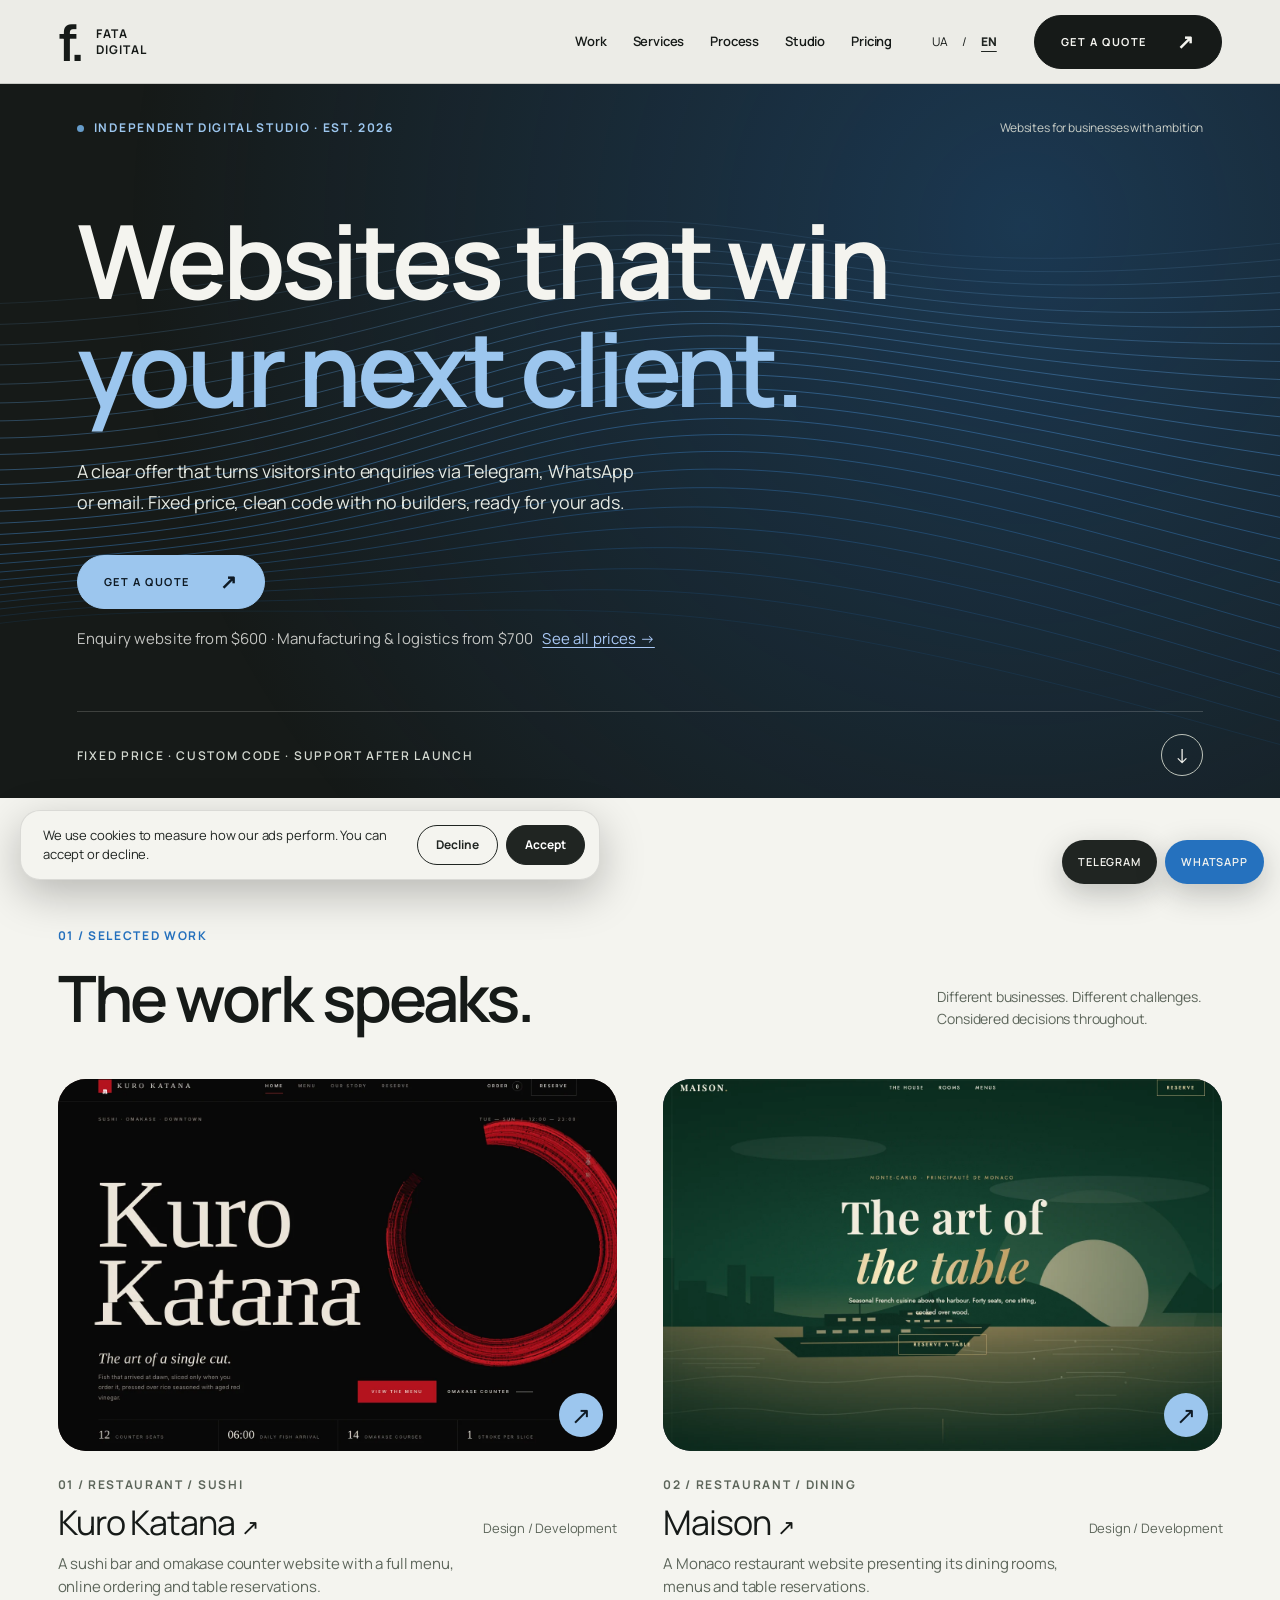
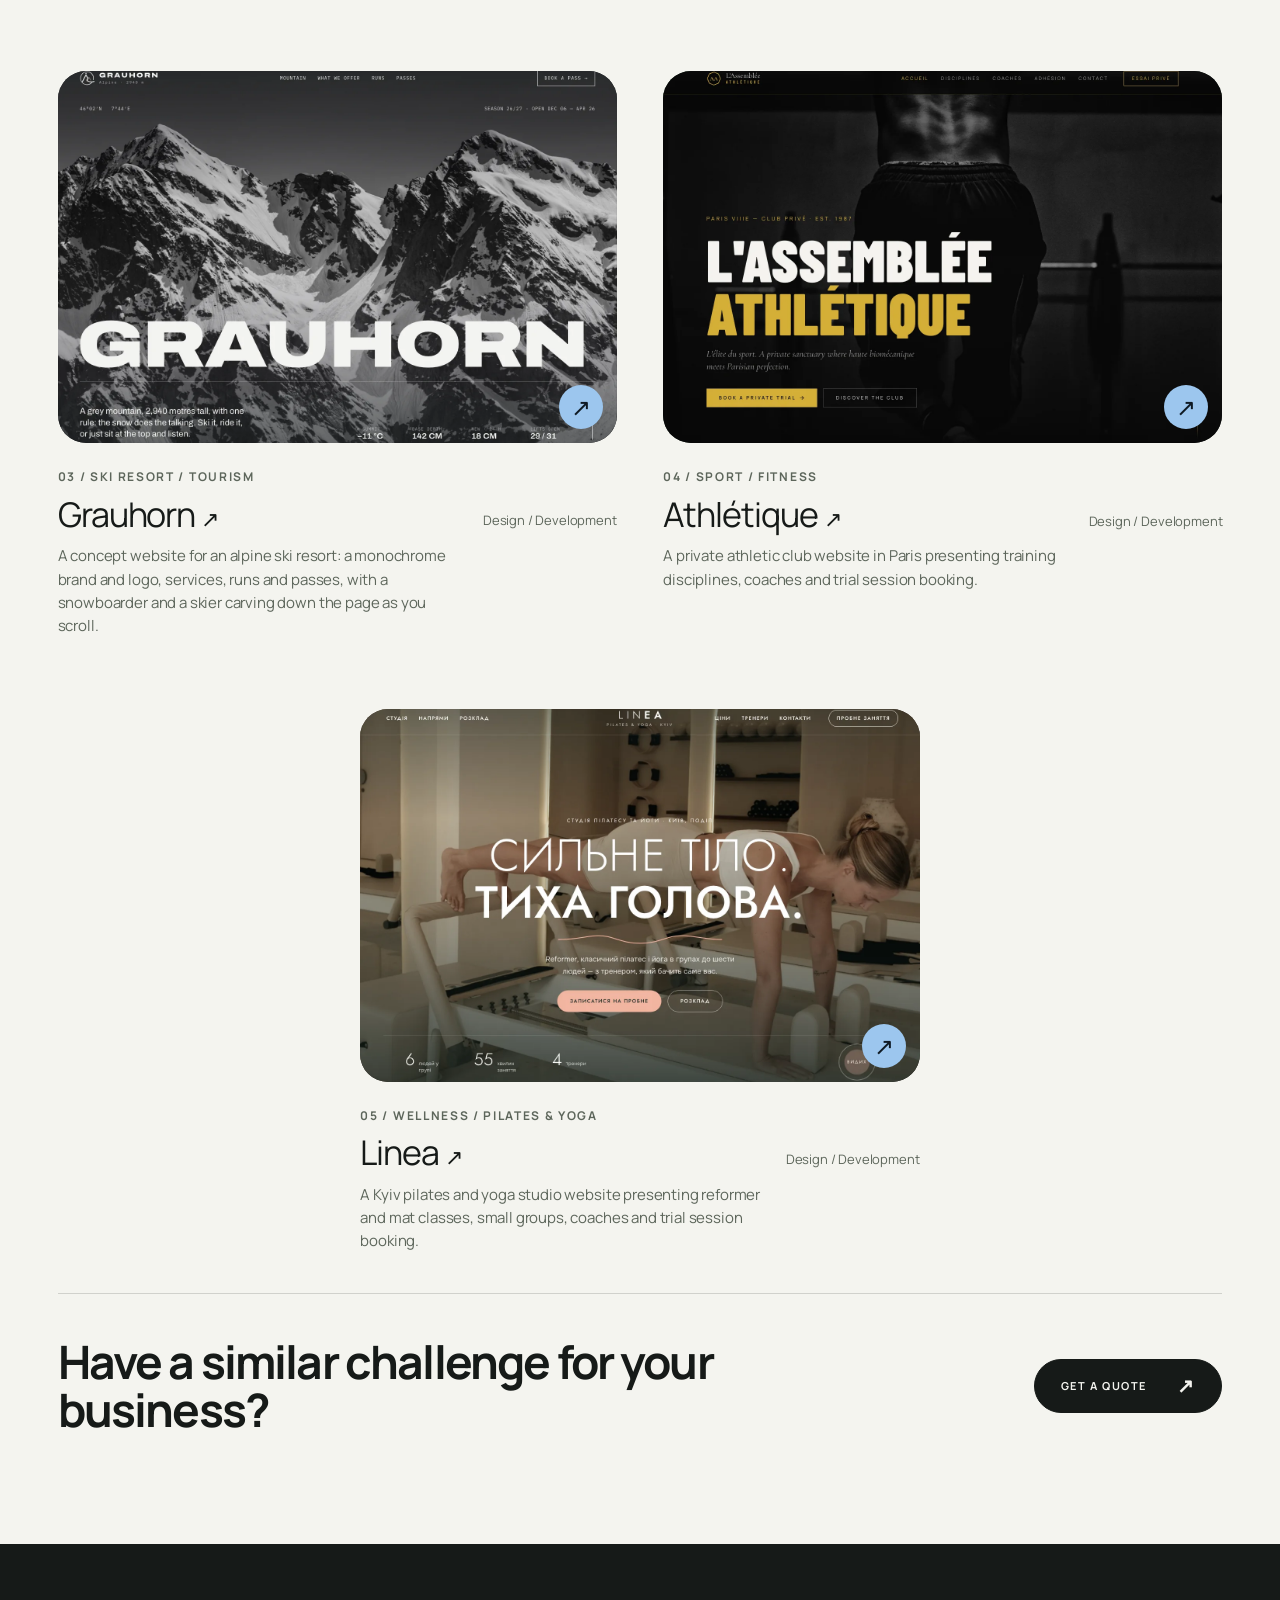
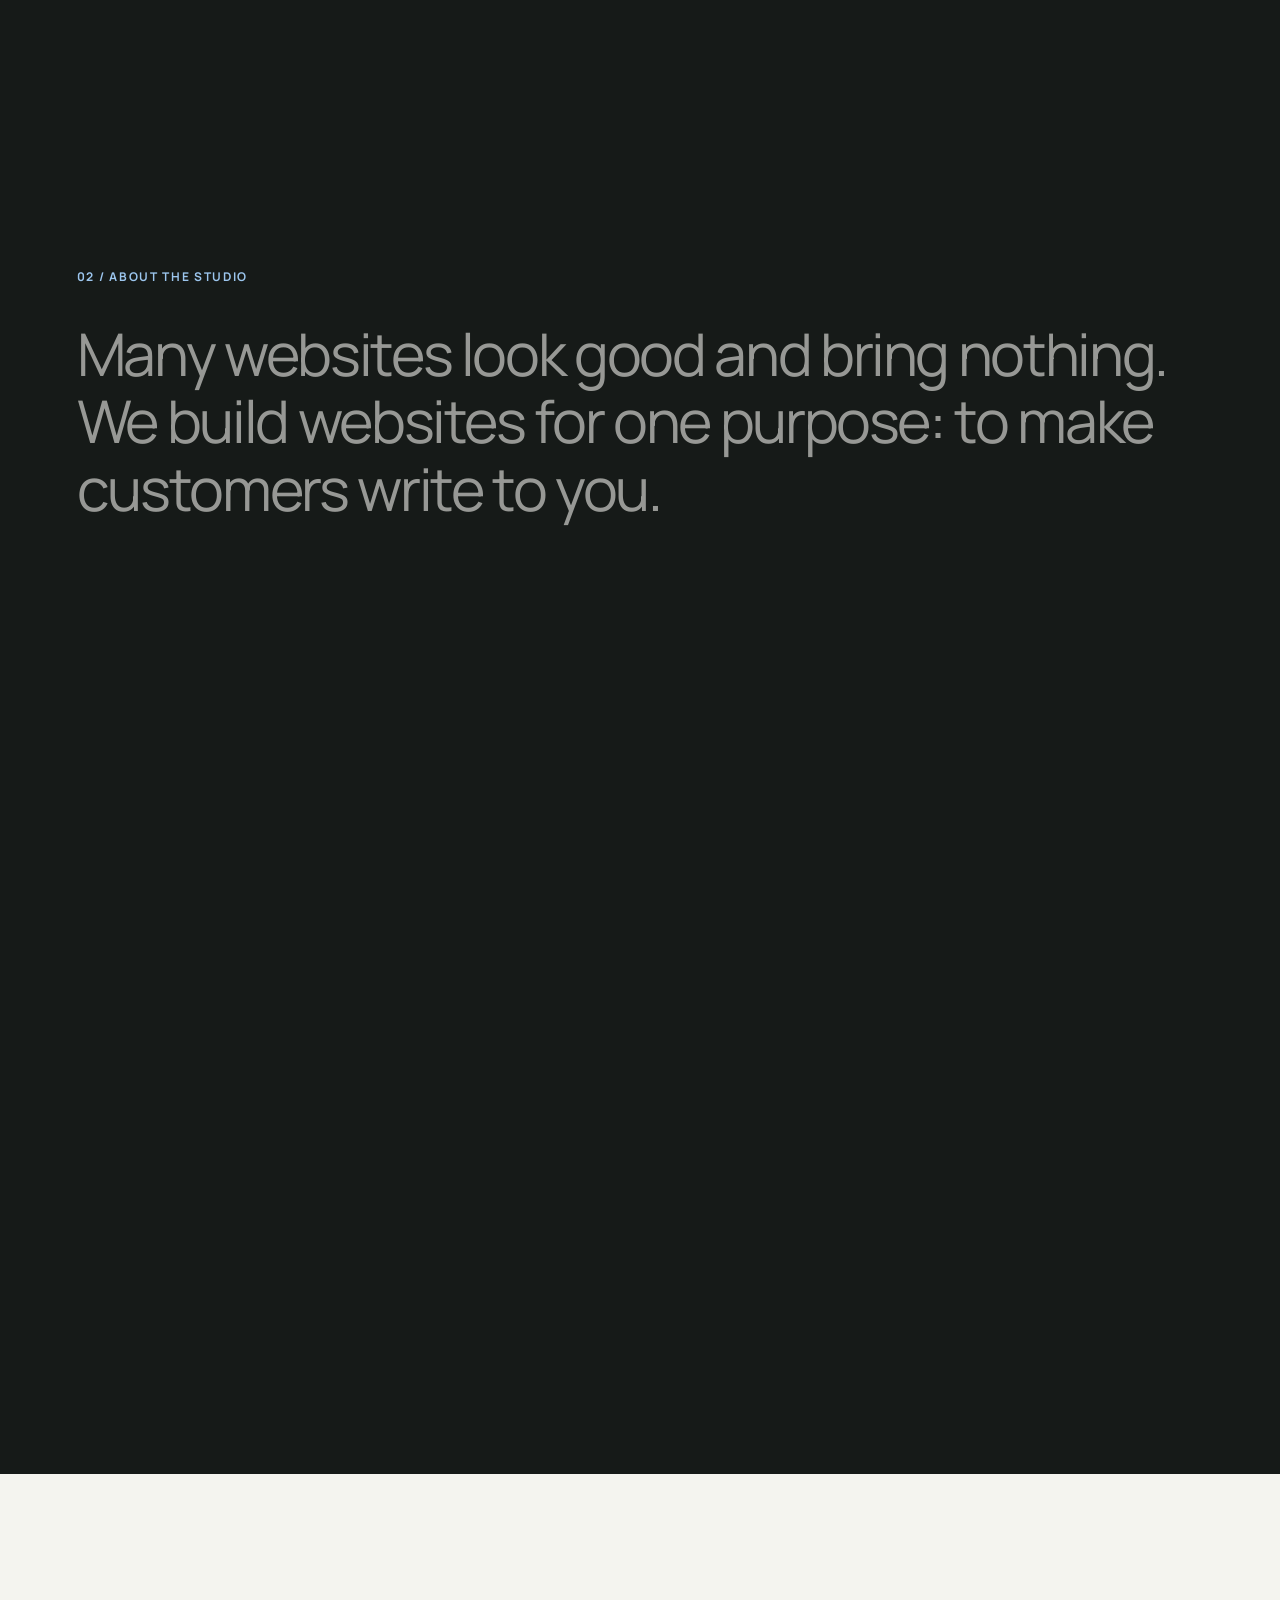
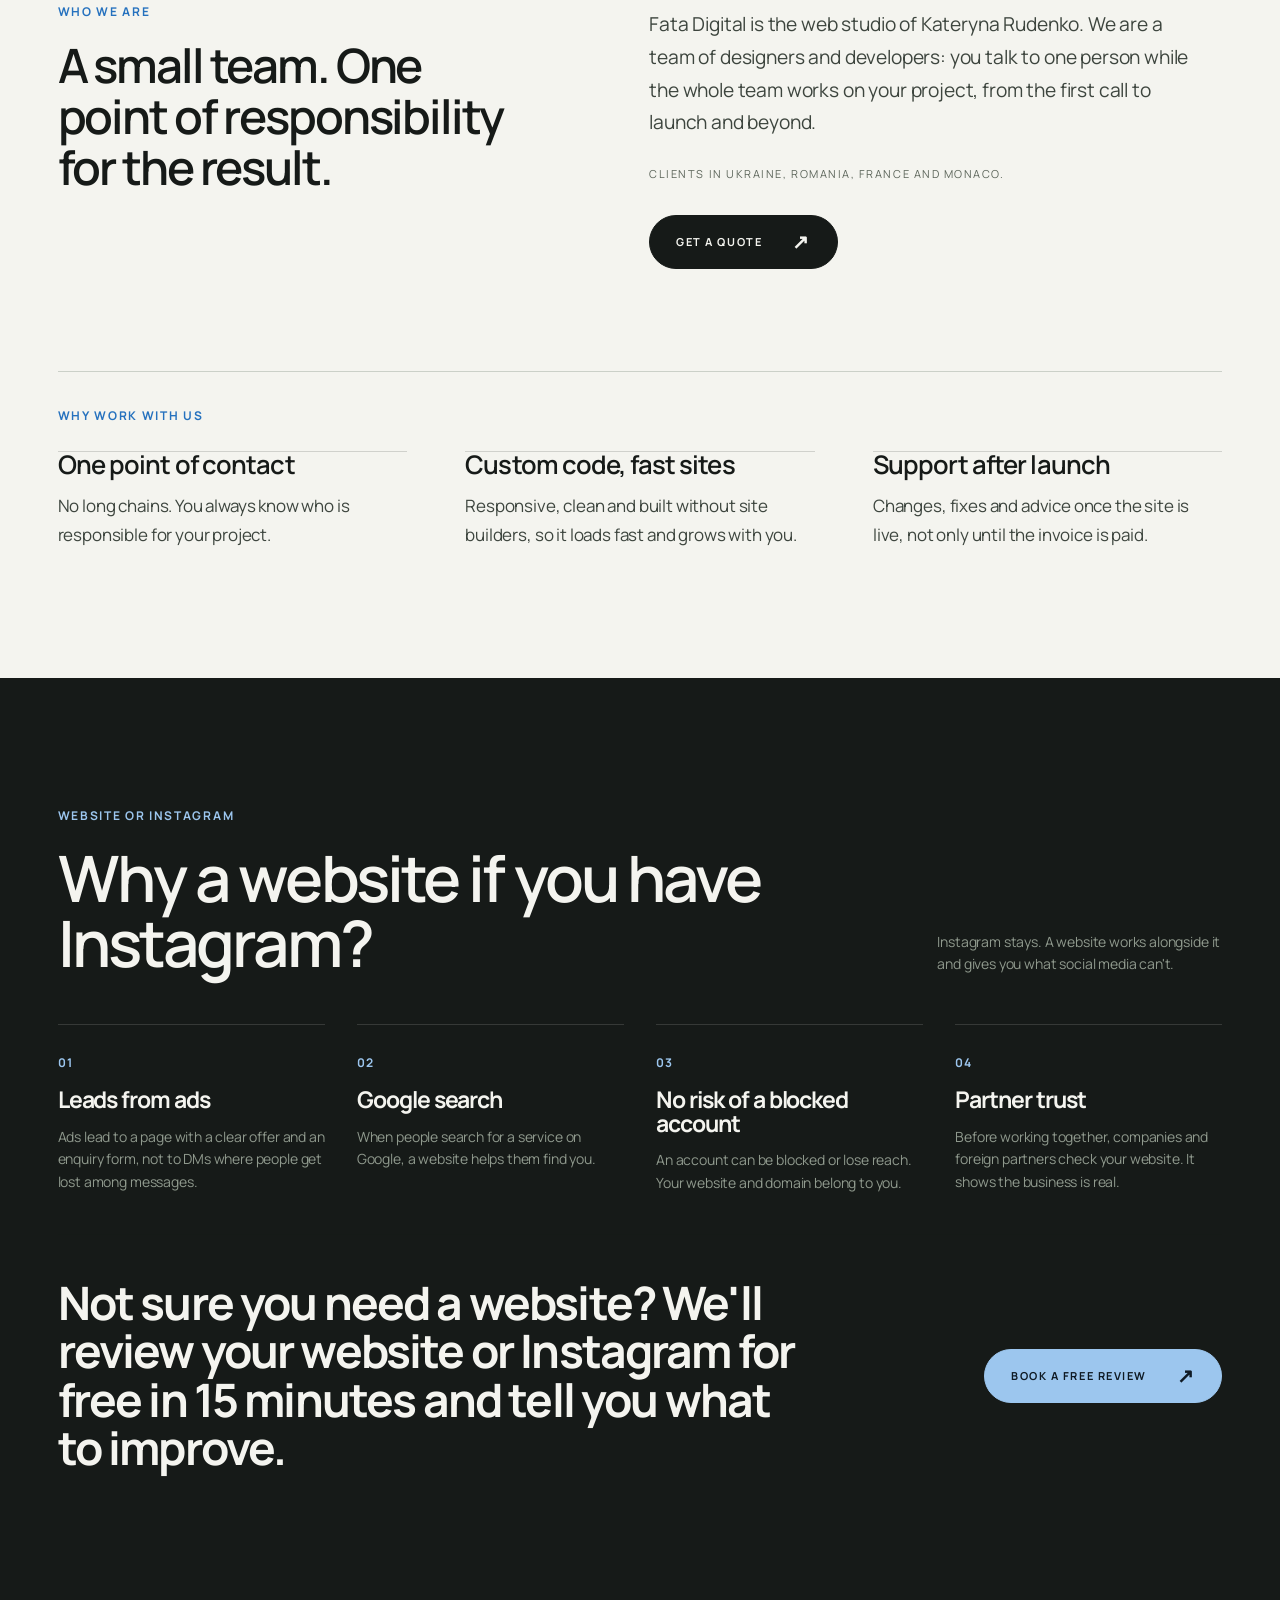
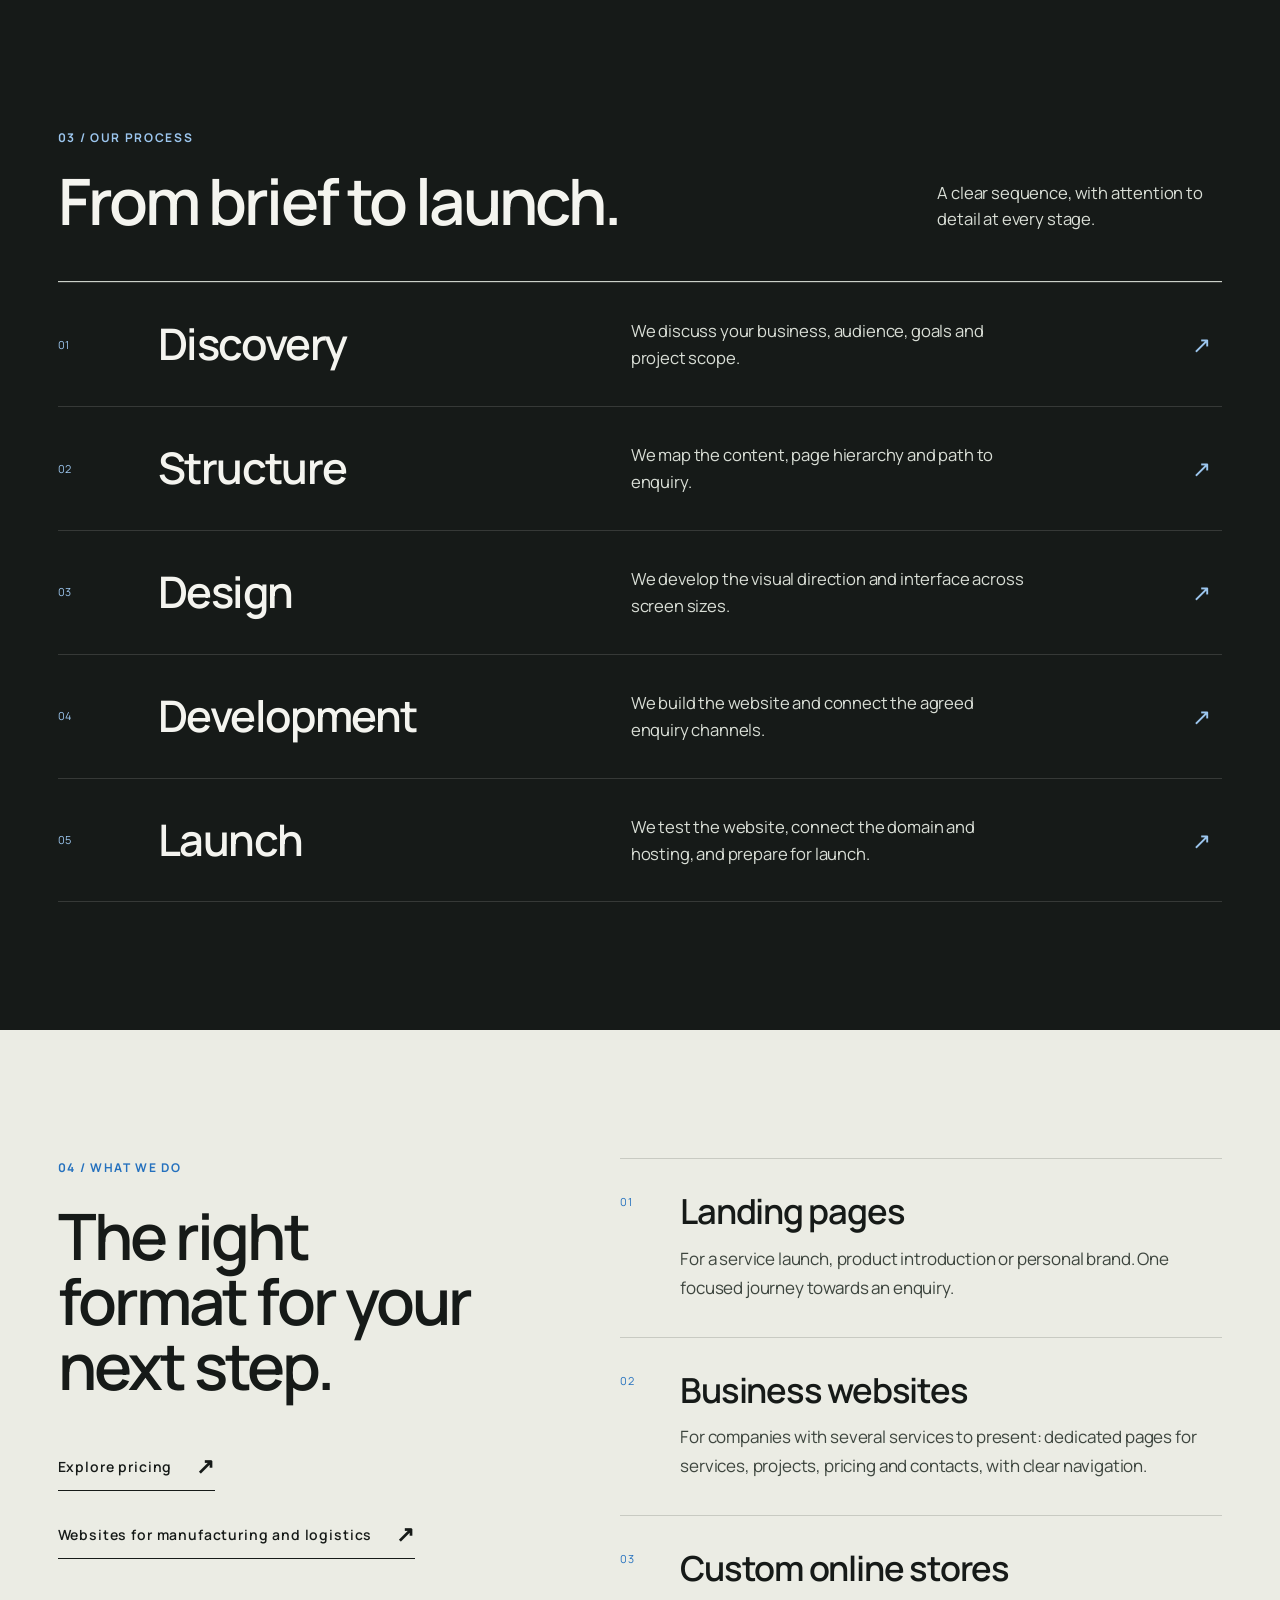
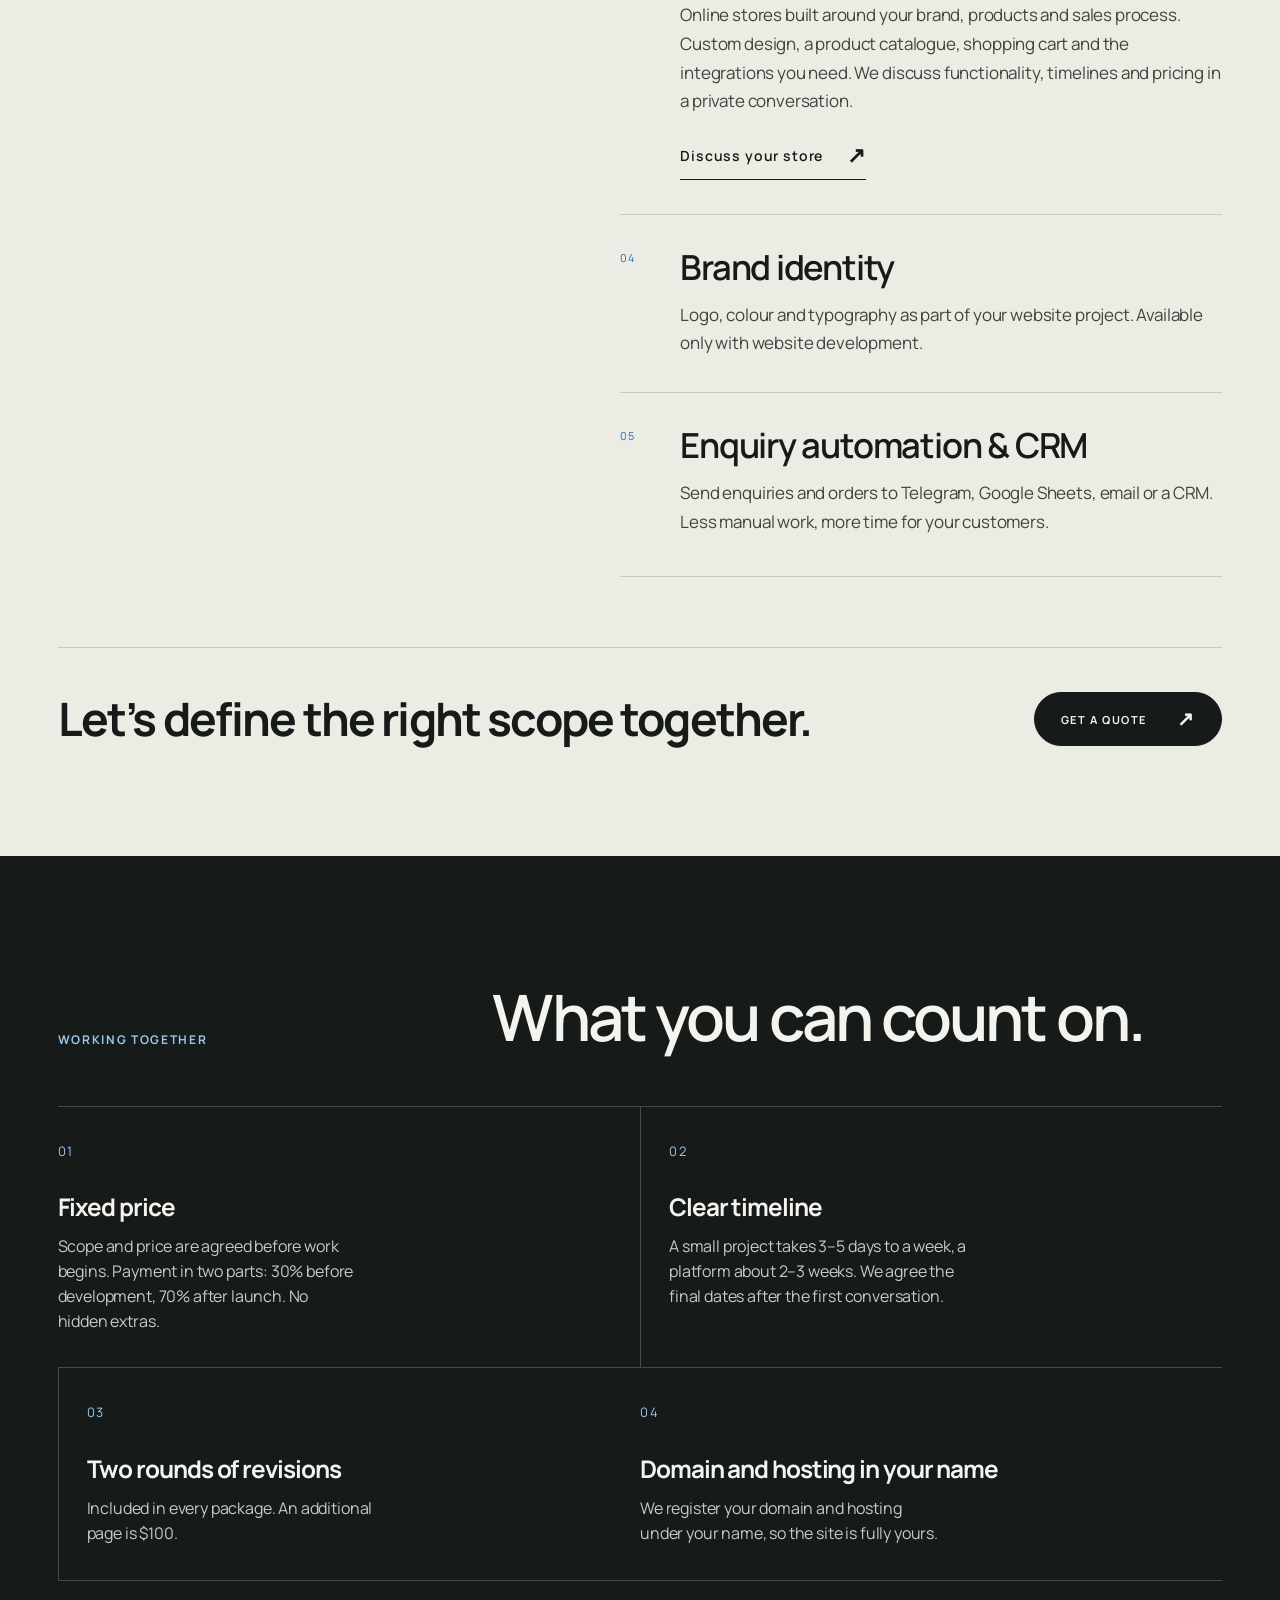
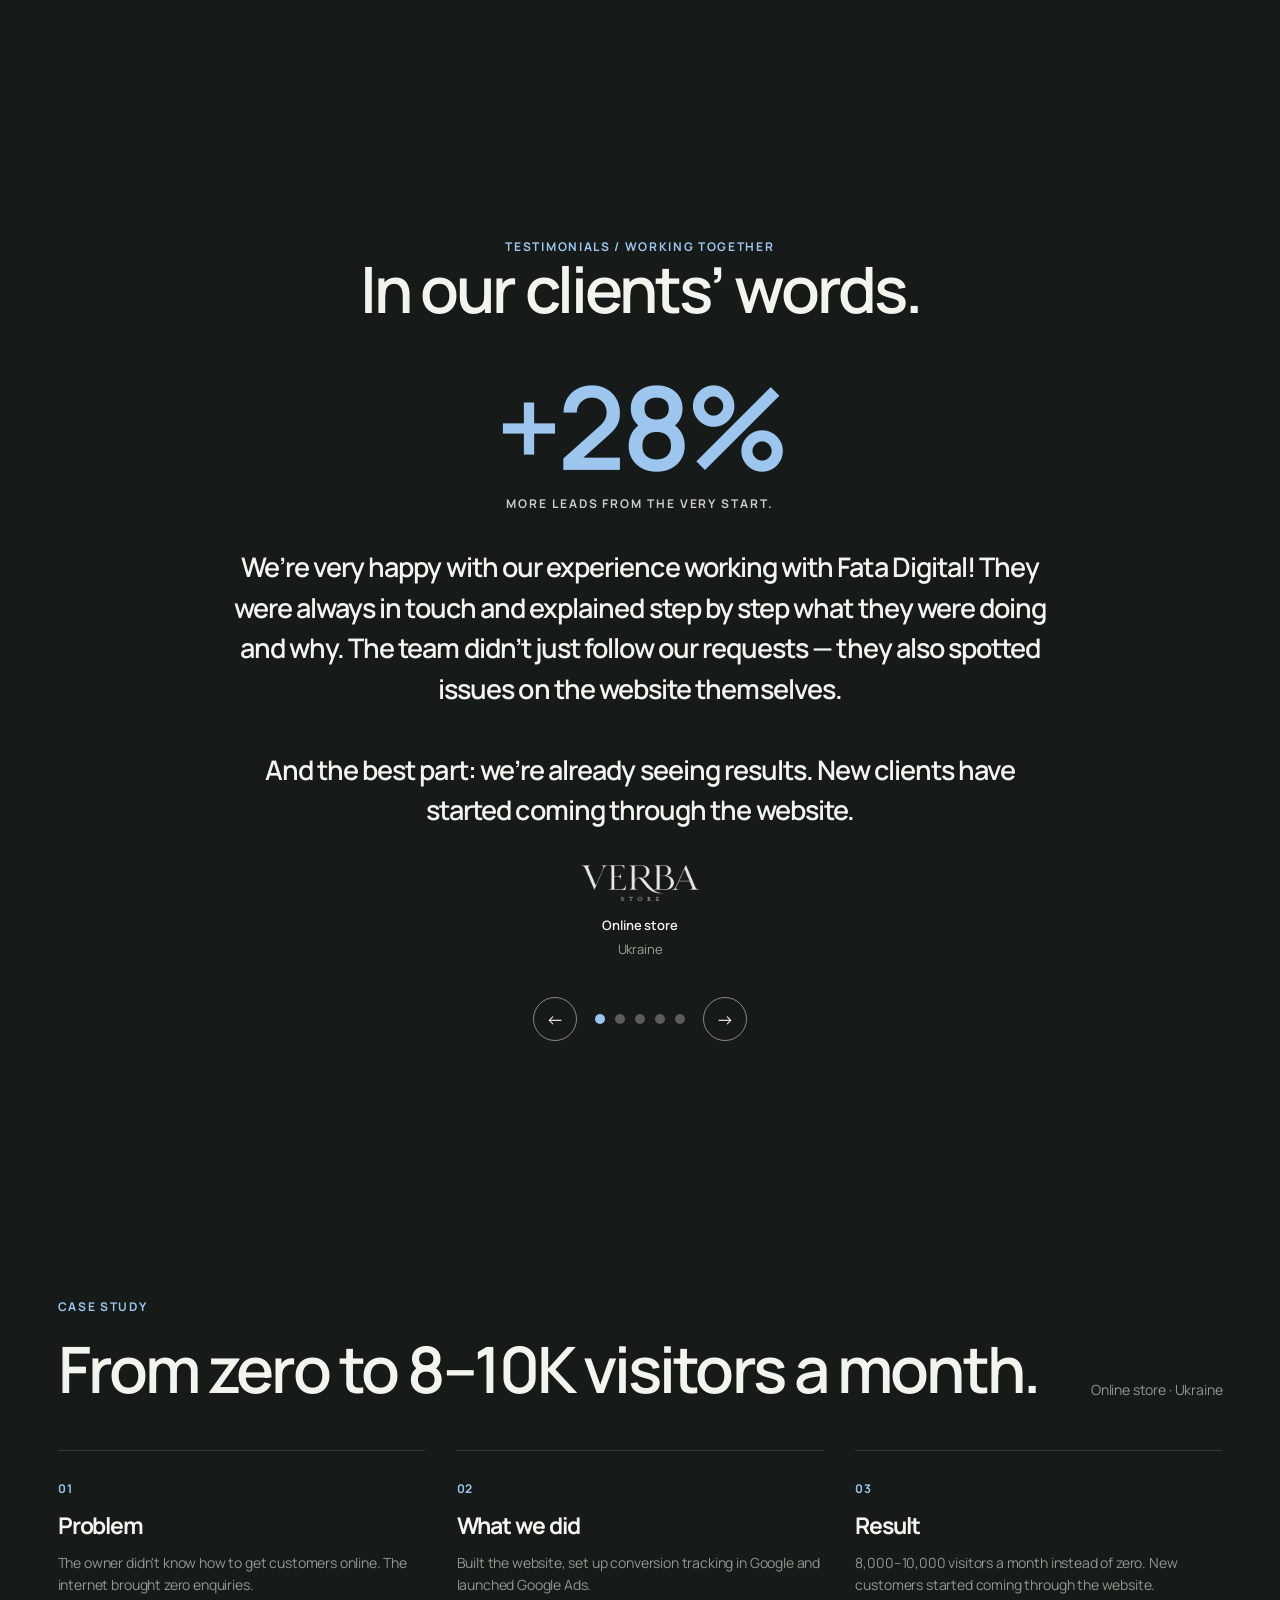
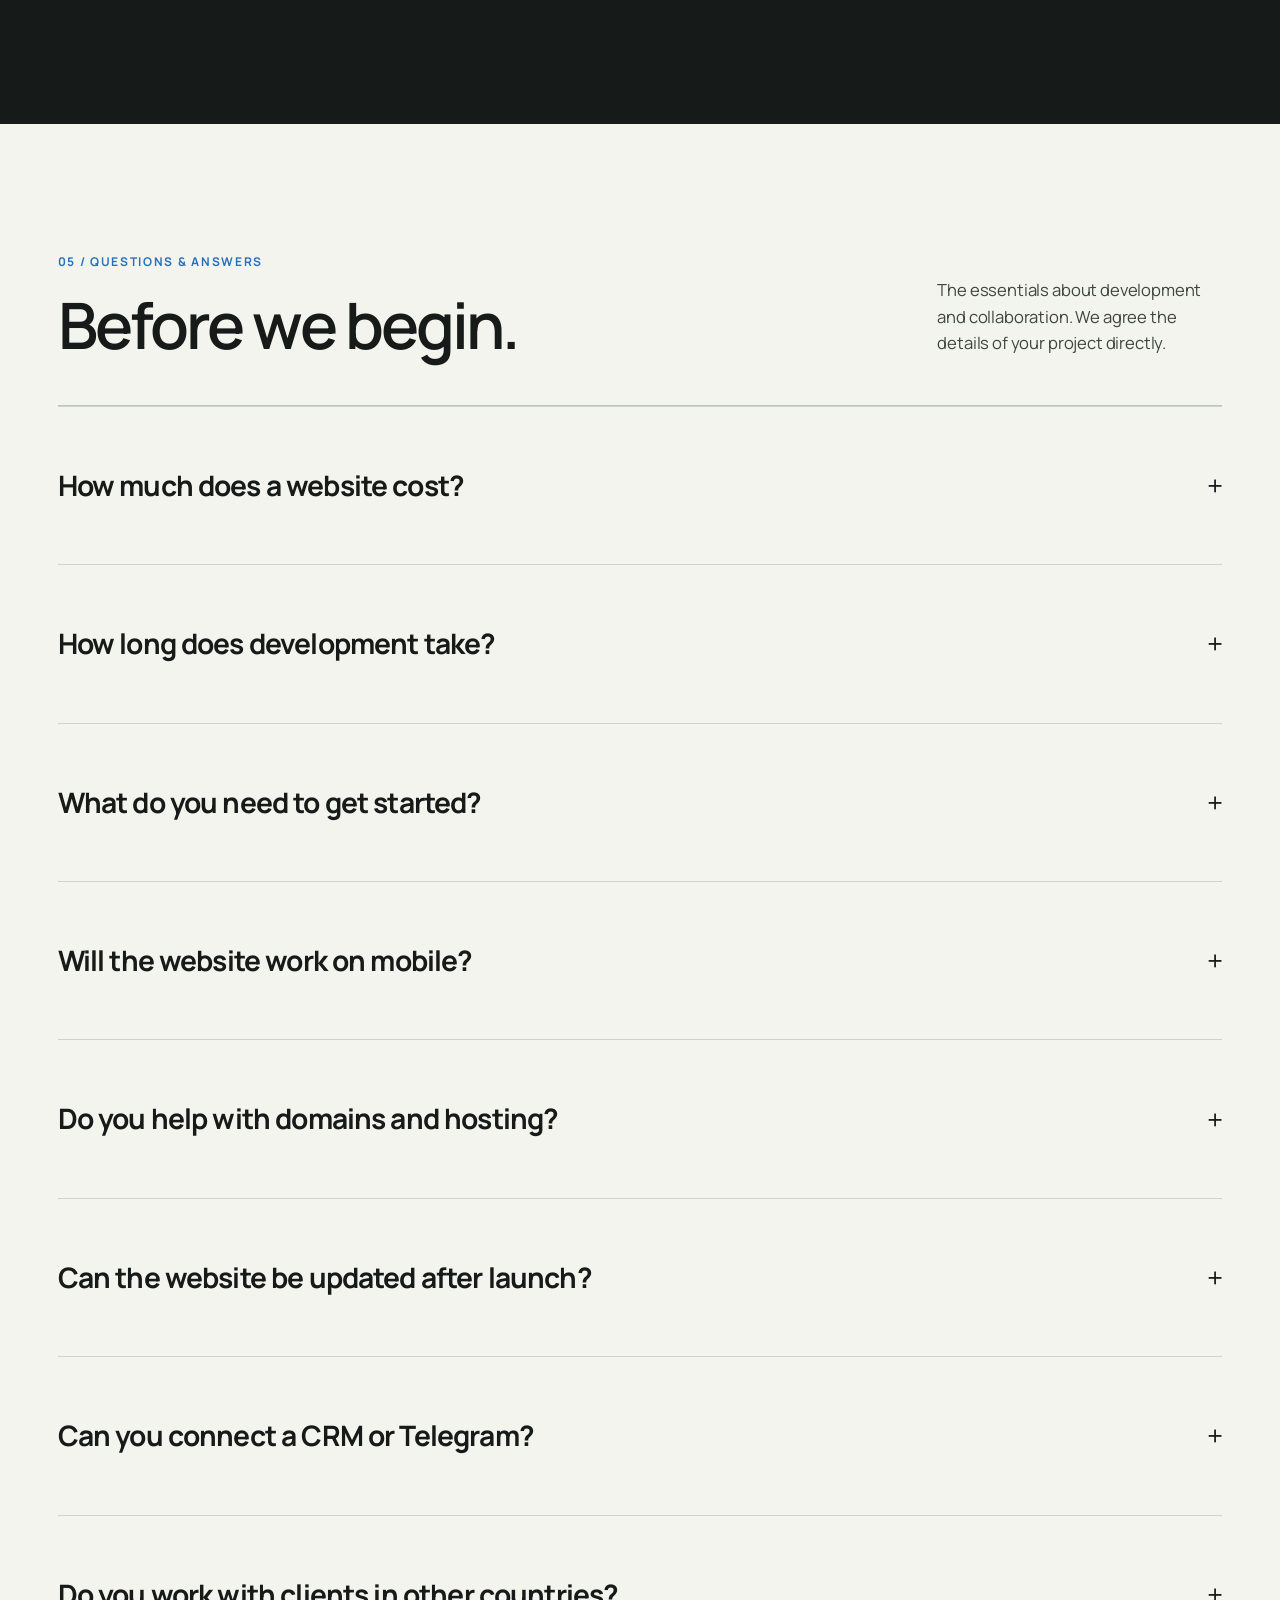
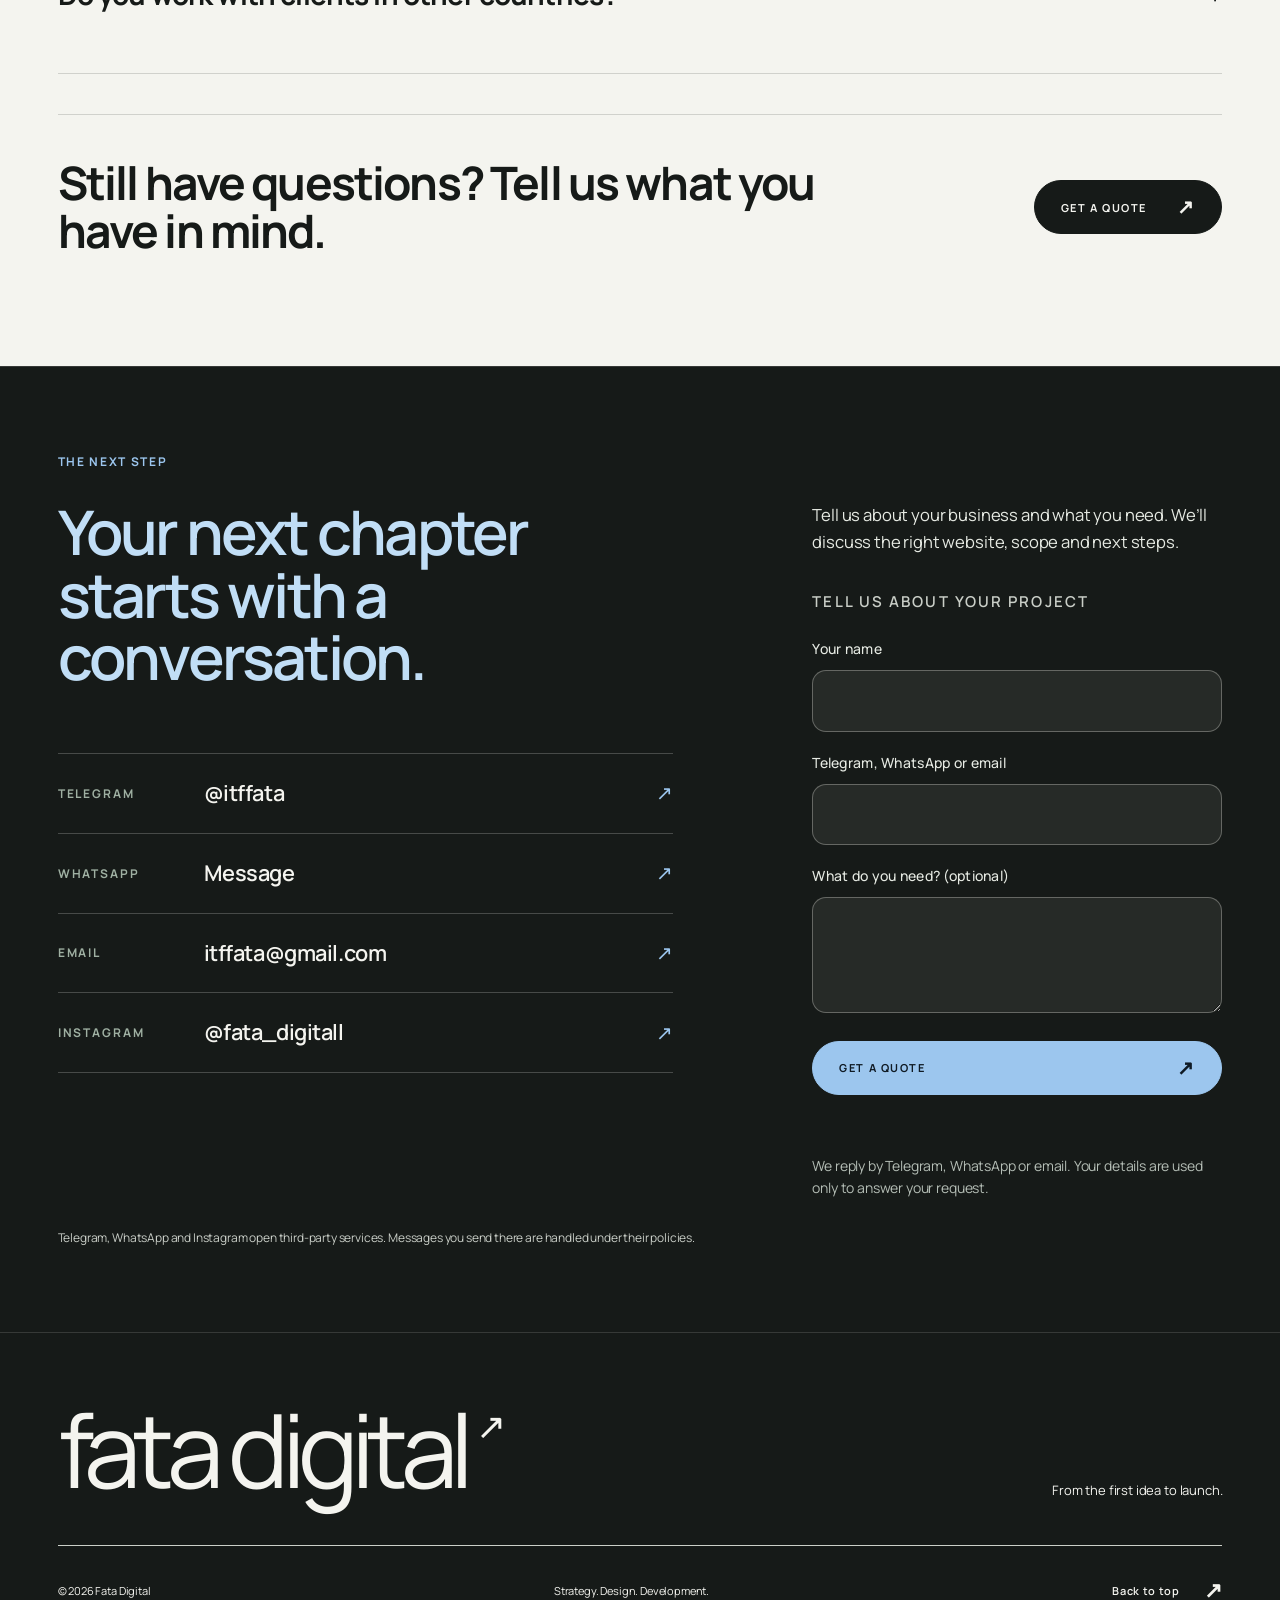
==== commit 15216599: "Portfolio: add Linea pilates studio as work 05 Add the Linea card (work.fatadigital.online/linea/) w" ====
--- a/index.html
+++ b/index.html
@@ -10,7 +10,7 @@
 
   gtag('config', 'AW-18498293585');
 </script>
-<meta charset="utf-8"><meta name="viewport" content="width=device-width, initial-scale=1"><meta name="theme-color" content="#f4f4ef"><title>Fata Digital — Web Design &amp; Development Studio</title><meta name="description" content="Websites that make your business clear, compelling and easy to choose. Strategy, design, development and launch by Fata Digital."><link rel="canonical" href="https://fatadigital.online/"><meta property="og:type" content="website"><meta property="og:title" content="Fata Digital — Web Design &amp; Development Studio"><meta property="og:description" content="Websites that make your business clear, compelling and easy to choose. Strategy, design, development and launch by Fata Digital."><meta property="og:url" content="https://fatadigital.online/"><meta property="og:image" content="https://fatadigital.online/assets/social.jpg"><meta property="og:locale" content="en_US"><meta name="twitter:card" content="summary_large_image"><link rel="icon" href="assets/favicon.svg" type="image/svg+xml"><link rel="stylesheet" href="styles.css?v=20261125a"><script src="translations.js?v=20261125a" defer></script><script src="script.js?v=20261125a" defer></script><link rel="alternate" hreflang="uk" href="https://fatadigital.online/uk/"><link rel="alternate" hreflang="en" href="https://fatadigital.online/"><link rel="alternate" hreflang="x-default" href="https://fatadigital.online/"><script type="application/ld+json">{"@context": "https://schema.org", "@type": "ProfessionalService", "name": "Fata Digital", "url": "https://fatadigital.online/", "description": "Web design and development studio: landing pages and business websites in custom code, fixed price, support after launch.", "founder": {"@type": "Person", "name": "Kateryna Rudenko"}, "areaServed": ["Ukraine", "Romania", "France", "Monaco", "Europe"], "priceRange": "$200–$800", "knowsLanguage": ["uk", "en"], "sameAs": ["https://t.me/itffata"], "makesOffer": [{"@type": "Offer", "name": "Landing page with enquiry routing", "priceSpecification": {"@type": "PriceSpecification", "price": 200, "priceCurrency": "USD", "valueAddedTaxIncluded": false, "minPrice": 200}}, {"@type": "Offer", "name": "Enquiry website, up to 5 pages", "priceSpecification": {"@type": "PriceSpecification", "price": 600, "priceCurrency": "USD", "valueAddedTaxIncluded": false, "minPrice": 600}}, {"@type": "Offer", "name": "Pro website, up to 8 pages", "priceSpecification": {"@type": "PriceSpecification", "price": 800, "priceCurrency": "USD", "valueAddedTaxIncluded": false, "minPrice": 800}}]}</script></head><body data-page="home"><a data-i18n="skip" class="skip" href="#main">Skip to content</a><header class="header"><a class="brand" href="index.html" aria-label="Fata Digital"><span class="brand-symbol" aria-hidden="true">f.</span><span>FATA<br>DIGITAL</span></a><nav id="navigation" data-label="nav" aria-label="Main navigation"><a data-i18n="work" href="#works">Work</a><a data-i18n="services" href="#services">Services</a><a data-i18n="process" href="#process">Process</a><a data-i18n="studio" href="#studio">Studio</a><a data-i18n="prices" href="prices.html">Pricing</a><a class="menu-contact" href="#contact" data-i18n="start">Start a project</a></nav><div class="header-tools"><div class="languages" role="group" aria-label="Language" data-label="language"><a href="uk/index.html" data-lang="uk" lang="uk">UA</a><span aria-hidden="true">/</span><a href="index.html" data-lang="en" lang="en" aria-current="page">EN</a></div><a class="button header-cta" href="#contact"><span data-i18n="start" >Start a project</span><span aria-hidden="true">↗</span></a><button class="menu-toggle" type="button" aria-controls="navigation" aria-expanded="false" aria-label="Open menu"><span></span><span></span></button></div></header><main id="main"><section class="hero" id="home"><canvas class="hero-flow" aria-hidden="true"></canvas><div class="hero-top"><p data-i18n="heroeyebrow" class="eyebrow">Independent digital studio · Est. 2026</p><p data-i18n="herotag" class="hero-tag">Websites for businesses with ambition</p></div><div class="hero-grid"><div class="hero-copy"><h1><span data-i18n="hero1" >Websites that bring</span><br><span data-i18n="hero2" class="blue-text">you customers.</span></h1><p data-i18n="herocopy" class="hero-lead">A clear offer that turns visitors into enquiries via Telegram, WhatsApp or email. Fixed price, clean code with no builders, ready for your ads.</p><div class="hero-actions"><a class="button button-dark" href="#contact"><span data-i18n="start" >Get a quote</span><span aria-hidden="true">↗</span></a></div><p class="hero-price"><span data-i18n="heropricing">Enquiry website from $600 · Manufacturing &amp; logistics from $700</span> <a href="prices.html" data-i18n="heropricelink">See all prices →</a></p></div><a class="hero-art" href="#works" data-label="viewwork" aria-label="View our work"><span class="art-top">F / D <span aria-hidden="true">↗</span></span><div class="art-screen art-screen-back"><img src="assets/projects/grauhorn.webp" width="1440" height="1000" data-alt="grauhorn" alt="Website preview: Grauhorn"></div><div class="art-screen art-screen-front"><img src="assets/projects/athletique.webp" width="1440" height="1000" data-alt="athletique" fetchpriority="high" alt="Website preview: Athlétique"></div><span class="art-bottom"><span data-i18n="art" >Idea. Structure. Execution.</span><span>01 — 07</span></span></a></div><div class="hero-bottom"><p data-i18n="herobottom" >Fixed price · Custom code · Support after launch</p><a href="#works" class="scroll-link" data-label="viewwork" aria-label="View our work">↓</a></div></section><section class="work section" id="works"><div class="section-heading"><div><p data-i18n="selected" class="eyebrow">01 / Selected work</p><h2 data-i18n="worktitle" >The work speaks.</h2></div><p data-i18n="workintro" >Different businesses. Different challenges. Considered decisions throughout.</p></div><div class="project-grid"><article class="project project-kuro"><a class="project-image" data-project="kuro" href="https://work.fatadigital.online/kuro-katana/" target="_blank" rel="noopener noreferrer" aria-label="View Kuro Katana — opens in a new tab"><div class="project-browser" aria-hidden="true"><i></i><i></i><i></i><span>Kuro Katana</span></div><img src="assets/projects/kuro-katana.webp" width="1440" height="1000" loading="lazy" data-alt="kuro" alt="Website preview: Kuro Katana"><span class="project-open" aria-hidden="true">↗</span></a><div class="project-meta"><div><p class="eyebrow">01 / <span data-i18n="cat_kuro" >Restaurant / Sushi</span></p><h3><a href="https://work.fatadigital.online/kuro-katana/" target="_blank" rel="noopener noreferrer">Kuro Katana <span aria-hidden="true">↗</span></a></h3></div><p data-i18n="web" class="project-service">Design / Development</p></div><p data-i18n="desc_kuro" class="project-description">A sushi bar and omakase counter website with a full menu, online ordering and table reservations.</p></article><article class="project project-mare"><a class="project-image" data-project="mare" href="https://work.fatadigital.online/mare/" target="_blank" rel="noopener noreferrer" aria-label="View MARE — opens in a new tab"><div class="project-browser" aria-hidden="true"><i></i><i></i><i></i><span>MARE</span></div><img src="assets/projects/mare.webp" width="1440" height="1000" loading="lazy" data-alt="mare" alt="Website preview: MARE"><span class="project-open" aria-hidden="true">↗</span></a><div class="project-meta"><div><p class="eyebrow">02 / <span data-i18n="cat_mare" >Logistics / Sea Freight</span></p><h3><a href="https://work.fatadigital.online/mare/" target="_blank" rel="noopener noreferrer">MARE <span aria-hidden="true">↗</span></a></h3></div><p data-i18n="web" class="project-service">Design / Development</p></div><p data-i18n="desc_mare" class="project-description">A sea freight company website presenting its services, fleet and shipping routes.</p></article><article class="project project-safeway"><a class="project-image" data-project="safeway" href="https://safewayua.com" target="_blank" rel="noopener noreferrer" aria-label="View SafeWay UA — opens in a new tab"><div class="project-browser" aria-hidden="true"><i></i><i></i><i></i><span>SafeWay UA</span></div><img src="assets/projects/safeway.webp" width="1440" height="1000" loading="lazy" data-alt="safeway" alt="Website preview: SafeWay UA"><span class="project-open" aria-hidden="true">↗</span></a><div class="project-meta"><div><p class="eyebrow">03 / <span data-i18n="cat_safeway" >Logistics / Services</span></p><h3><a href="https://safewayua.com" target="_blank" rel="noopener noreferrer">SafeWay UA <span aria-hidden="true">↗</span></a></h3></div><p data-i18n="web" class="project-service">Design / Development</p></div><p data-i18n="desc_safeway" class="project-description">A service website for people looking for reliable transport solutions.</p></article><article class="project project-maison"><a class="project-image" data-project="maison" href="https://work.fatadigital.online/maison/" target="_blank" rel="noopener noreferrer" aria-label="View Maison — opens in a new tab"><div class="project-browser" aria-hidden="true"><i></i><i></i><i></i><span>Maison</span></div><img src="assets/projects/maison.webp" width="1440" height="1000" loading="lazy" data-alt="maison" alt="Website preview: Maison"><span class="project-open" aria-hidden="true">↗</span></a><div class="project-meta"><div><p class="eyebrow">04 / <span data-i18n="cat_maison" >Restaurant / Dining</span></p><h3><a href="https://work.fatadigital.online/maison/" target="_blank" rel="noopener noreferrer">Maison <span aria-hidden="true">↗</span></a></h3></div><p data-i18n="web" class="project-service">Design / Development</p></div><p data-i18n="desc_maison" class="project-description">A Monaco restaurant website presenting its dining rooms, menus and table reservations.</p></article><article class="project project-grauhorn"><a class="project-image" data-project="grauhorn" href="https://work.fatadigital.online/grauhorn/" target="_blank" rel="noopener noreferrer" aria-label="View Grauhorn — opens in a new tab"><div class="project-browser" aria-hidden="true"><i></i><i></i><i></i><span>Grauhorn</span></div><img src="assets/projects/grauhorn.webp" width="1440" height="1000" loading="lazy" data-alt="grauhorn" alt="Website preview: Grauhorn"><span class="project-open" aria-hidden="true">↗</span></a><div class="project-meta"><div><p class="eyebrow">05 / <span data-i18n="cat_grauhorn" >Ski Resort / Tourism</span></p><h3><a href="https://work.fatadigital.online/grauhorn/" target="_blank" rel="noopener noreferrer">Grauhorn <span aria-hidden="true">↗</span></a></h3></div><p data-i18n="web" class="project-service">Design / Development</p></div><p data-i18n="desc_grauhorn" class="project-description">A concept website for an alpine ski resort: a monochrome brand and logo, services, runs and passes, with a snowboarder and a skier carving down the page as you scroll.</p></article><article class="project project-metalpro"><a class="project-image" data-project="metalpro" href="https://metalpro.in.ua/" target="_blank" rel="noopener noreferrer" aria-label="View MetalPro — opens in a new tab"><div class="project-browser" aria-hidden="true"><i></i><i></i><i></i><span>MetalPro</span></div><img src="assets/projects/metalpro.webp" width="1440" height="1000" loading="lazy" data-alt="metalpro" alt="Website preview: MetalPro"><span class="project-open" aria-hidden="true">↗</span></a><div class="project-meta"><div><p class="eyebrow">06 / <span data-i18n="cat_metalpro" >Manufacturing / Metalwork</span></p><h3><a href="https://metalpro.in.ua/" target="_blank" rel="noopener noreferrer">MetalPro <span aria-hidden="true">↗</span></a></h3></div><p data-i18n="web" class="project-service">Design / Development</p></div><p data-i18n="desc_metalpro" class="project-description">A gates, fences and canopies manufacturer’s website with services, completed projects and an enquiry form.</p></article><article class="project project-athletique"><a class="project-image" data-project="athletique" href="https://work.fatadigital.online/Athl-tique/" target="_blank" rel="noopener noreferrer" aria-label="View Athlétique — opens in a new tab"><div class="project-browser" aria-hidden="true"><i></i><i></i><i></i><span>Athlétique</span></div><img src="assets/projects/athletique.webp" width="1440" height="1000" loading="lazy" data-alt="athletique" alt="Website preview: Athlétique"><span class="project-open" aria-hidden="true">↗</span></a><div class="project-meta"><div><p class="eyebrow">07 / <span data-i18n="cat_athletique" >Sport / Fitness</span></p><h3><a href="https://work.fatadigital.online/Athl-tique/" target="_blank" rel="noopener noreferrer">Athlétique <span aria-hidden="true">↗</span></a></h3></div><p data-i18n="web" class="project-service">Design / Development</p></div><p data-i18n="desc_athletique" class="project-description">A private athletic club website in Paris presenting training disciplines, coaches and trial session booking.</p></article></div><div class="section-cta"><p data-i18n="ctawork">Have a similar challenge for your business?</p><a class="button button-dark" href="#contact"><span data-i18n="start">Get a quote</span><span aria-hidden="true">↗</span></a></div></section><section class="studio section karaoke-sec" id="studio"><div class="karaoke-pin"><p data-i18n="studiolabel" class="eyebrow">02 / About the studio</p><p class="karaoke" id="karaoke" aria-label="">Багато сайтів гарні й нічого не приносять. Ми будуємо сайти з однією метою: щоб клієнти вам писали.</p></div></section><section class="founder section" id="founder"><div class="founder-grid founder-text"><div class="founder-copy"><div class="f-left"><p data-i18n="founderlabel" class="eyebrow">Who we are</p><h2 data-i18n="foundertitle">A small team. One point of responsibility for the result.</h2></div><div class="f-right"><p data-i18n="foundercopy" class="large-copy">Fata Digital is the web studio of Kateryna Rudenko. We are a team of designers and developers: you talk to one person while the whole team works on your project, from the first call to launch and beyond.</p><p data-i18n="founderclients" class="founder-clients">Clients in Ukraine, Romania, France and Monaco.</p><div class="founder-actions"><a class="button button-dark" href="https://t.me/itffata"><span data-i18n="start">Get a quote</span><span aria-hidden="true">↗</span></a></div></div></div></div><div class="why"><p data-i18n="whylabel" class="eyebrow">Why work with us</p><div class="why-grid"><article><h3 data-i18n="why0">One point of contact</h3><p data-i18n="whyc0">No long chains. You always know who is responsible for your project.</p></article><article><h3 data-i18n="why1">Custom code, fast sites</h3><p data-i18n="whyc1">Responsive, clean and built without site builders, so it loads fast and grows with you.</p></article><article><h3 data-i18n="why2">Support after launch</h3><p data-i18n="whyc2">Changes, fixes and advice once the site is live, not only until the invoice is paid.</p></article></div></div></section><section class="section ig-why" id="instagram"><div class="section-heading"><div><p data-i18n="iglabel" class="eyebrow">Website or Instagram</p><h2 data-i18n="igtitle">Why a website if you have Instagram?</h2></div><p data-i18n="igintro">Instagram stays. A website works alongside it and gives you what social media can't.</p></div><div class="ig-grid"><article><span class="index">01</span><h3 data-i18n="ig0">Leads from ads</h3><p data-i18n="igc0">Ads lead to a page with a clear offer and an enquiry form, not to DMs where people get lost among messages.</p></article><article><span class="index">02</span><h3 data-i18n="ig1">Google search</h3><p data-i18n="igc1">When people search for a service on Google, a website helps them find you.</p></article><article><span class="index">03</span><h3 data-i18n="ig2">No risk of a blocked account</h3><p data-i18n="igc2">An account can be blocked or lose reach. Your website and domain belong to you.</p></article><article><span class="index">04</span><h3 data-i18n="ig3">Partner trust</h3><p data-i18n="igc3">Before working together, companies and foreign partners check your website. It shows the business is real.</p></article></div><div class="section-cta audit-cta"><p data-i18n="audit">Not sure you need a website? We'll review your website or Instagram for free in 15 minutes and tell you what to improve.</p><a class="button button-dark" href="https://t.me/itffata" target="_blank" rel="noopener noreferrer"><span data-i18n="auditcta">Book a free review</span><span aria-hidden="true">↗</span></a></div></section><section class="section process" id="process"><div class="section-heading"><div><p data-i18n="processlabel" class="eyebrow">03 / Our process</p><h2 data-i18n="processtitle" >From brief to launch.</h2></div><p data-i18n="processintro" >A clear sequence, with attention to detail at every stage.</p></div><div class="process-list"><article><span class="index">01</span><h3 data-i18n="p0" >Discovery</h3><p data-i18n="pc0" >We discuss your business, audience, goals and project scope.</p><span aria-hidden="true" class="process-plus">↗</span></article><article><span class="index">02</span><h3 data-i18n="p1" >Structure</h3><p data-i18n="pc1" >We map the content, page hierarchy and path to enquiry.</p><span aria-hidden="true" class="process-plus">↗</span></article><article><span class="index">03</span><h3 data-i18n="p2" >Design</h3><p data-i18n="pc2" >We develop the visual direction and interface across screen sizes.</p><span aria-hidden="true" class="process-plus">↗</span></article><article><span class="index">04</span><h3 data-i18n="p3" >Development</h3><p data-i18n="pc3" >We build the website and connect the agreed enquiry channels.</p><span aria-hidden="true" class="process-plus">↗</span></article><article><span class="index">05</span><h3 data-i18n="p4" >Launch</h3><p data-i18n="pc4" >We test the website, connect the domain and hosting, and prepare for launch.</p><span aria-hidden="true" class="process-plus">↗</span></article></div></section><section class="services section" id="services"><div class="services-intro"><div class="si-in"><p data-i18n="serviceslabel" class="eyebrow">04 / What we do</p><h2 data-i18n="servicestitle" >The right format for your next step.</h2><a class="text-link" href="prices.html"><span data-i18n="seeprices" >Explore pricing</span><span aria-hidden="true">↗</span></a><a class="text-link" href="b2b.html"><span data-i18n="b2blink">Websites for manufacturing and logistics</span><span aria-hidden="true">↗</span></a></div></div><div class="services-list"><article><span class="index">01</span><div><h3 data-i18n="s0" >Landing pages</h3><p data-i18n="sc0" >For a service launch, product introduction or personal brand. One focused journey towards an enquiry.</p></div></article><article><span class="index">02</span><div><h3 data-i18n="s1" >Business websites</h3><p data-i18n="sc1" >For companies with several services to present: dedicated pages for services, projects, pricing and contacts, with clear navigation.</p></div></article><article><span class="index">03</span><div><h3 data-i18n="storetitle">Custom online stores</h3><p data-i18n="storecopy">Online stores built around your brand, products and sales process. Custom design, a product catalogue, shopping cart and the integrations you need. We discuss functionality, timelines and pricing in a private conversation.</p><p><a class="text-link" href="https://t.me/itffata" target="_blank" rel="noopener noreferrer"><span data-i18n="storecta">Discuss your store</span><span aria-hidden="true">↗</span></a></p></div></article><article><span class="index">04</span><div><h3 data-i18n="s2" >Brand identity</h3><p data-i18n="sc2" >Logo, colour and typography as part of your website project. Available only with website development.</p></div></article><article><span class="index">05</span><div><h3 data-i18n="s3" >Enquiry automation &amp; CRM</h3><p data-i18n="sc3" >Send enquiries and orders to Telegram, Google Sheets, email or a CRM. Less manual work, more time for your customers.</p></div></article></div><div class="section-cta"><p data-i18n="ctaservices">Let’s define the right scope together.</p><a class="button button-dark" href="#contact"><span data-i18n="start">Get a quote</span><span aria-hidden="true">↗</span></a></div></section><section class="terms section" id="terms"><div class="terms-head"><p data-i18n="termslabel" class="eyebrow">Working together</p><h2 data-i18n="termstitle">What you can count on.</h2></div><div class="terms-grid"><article><span class="index">01</span><h3 data-i18n="terms0">Fixed price</h3><p data-i18n="termsc0">Scope and price are agreed before work begins. Payment in two parts: 30% before development, 70% after launch. No hidden extras.</p></article><article><span class="index">02</span><h3 data-i18n="terms1">Clear timeline</h3><p data-i18n="termsc1">A small project takes 3–5 days to a week, a platform about 2–3 weeks. We agree the final dates after the first conversation.</p></article><article><span class="index">03</span><h3 data-i18n="terms2">Two rounds of revisions</h3><p data-i18n="termsc2">Included in every package. An additional page is $100.</p></article><article><span class="index">04</span><h3 data-i18n="terms5">Domain and hosting in your name</h3><p data-i18n="termsc5">We register your domain and hosting under your name, so the site is fully yours.</p></article></div></section><section class="section reviews" id="reviews" aria-labelledby="reviews-title"><div class="rv-head"><p data-i18n="reviewslabel" class="eyebrow">Testimonials / Working together</p><h2 data-i18n="reviewstitle" id="reviews-title">In our clients’ words.</h2></div><div class="rv" id="rv"><div class="rv-stage"><figure class="rv-slide is-on" data-i="0"><div class="rv-stat"><strong data-count="28" data-pre="+" data-suf="%">+28%</strong><span data-i18n="resc0">More leads from the very start.</span></div><blockquote data-i18n="reviewscopy0">We’re very happy with our experience working with Fata Digital! They were always in touch and explained step by step what they were doing and why. The team didn’t just follow our requests — they also spotted issues on the website themselves.
+<meta charset="utf-8"><meta name="viewport" content="width=device-width, initial-scale=1"><meta name="theme-color" content="#f4f4ef"><title>Fata Digital — Web Design &amp; Development Studio</title><meta name="description" content="Websites that make your business clear, compelling and easy to choose. Strategy, design, development and launch by Fata Digital."><link rel="canonical" href="https://fatadigital.online/"><meta property="og:type" content="website"><meta property="og:title" content="Fata Digital — Web Design &amp; Development Studio"><meta property="og:description" content="Websites that make your business clear, compelling and easy to choose. Strategy, design, development and launch by Fata Digital."><meta property="og:url" content="https://fatadigital.online/"><meta property="og:image" content="https://fatadigital.online/assets/social.jpg"><meta property="og:locale" content="en_US"><meta name="twitter:card" content="summary_large_image"><link rel="icon" href="assets/favicon.svg" type="image/svg+xml"><link rel="stylesheet" href="styles.css?v=20261125b"><script src="translations.js?v=20261125b" defer></script><script src="script.js?v=20261125b" defer></script><link rel="alternate" hreflang="uk" href="https://fatadigital.online/uk/"><link rel="alternate" hreflang="en" href="https://fatadigital.online/"><link rel="alternate" hreflang="x-default" href="https://fatadigital.online/"><script type="application/ld+json">{"@context": "https://schema.org", "@type": "ProfessionalService", "name": "Fata Digital", "url": "https://fatadigital.online/", "description": "Web design and development studio: landing pages and business websites in custom code, fixed price, support after launch.", "founder": {"@type": "Person", "name": "Kateryna Rudenko"}, "areaServed": ["Ukraine", "Romania", "France", "Monaco", "Europe"], "priceRange": "$200–$800", "knowsLanguage": ["uk", "en"], "sameAs": ["https://t.me/itffata"], "makesOffer": [{"@type": "Offer", "name": "Landing page with enquiry routing", "priceSpecification": {"@type": "PriceSpecification", "price": 200, "priceCurrency": "USD", "valueAddedTaxIncluded": false, "minPrice": 200}}, {"@type": "Offer", "name": "Enquiry website, up to 5 pages", "priceSpecification": {"@type": "PriceSpecification", "price": 600, "priceCurrency": "USD", "valueAddedTaxIncluded": false, "minPrice": 600}}, {"@type": "Offer", "name": "Pro website, up to 8 pages", "priceSpecification": {"@type": "PriceSpecification", "price": 800, "priceCurrency": "USD", "valueAddedTaxIncluded": false, "minPrice": 800}}]}</script></head><body data-page="home"><a data-i18n="skip" class="skip" href="#main">Skip to content</a><header class="header"><a class="brand" href="index.html" aria-label="Fata Digital"><span class="brand-symbol" aria-hidden="true">f.</span><span>FATA<br>DIGITAL</span></a><nav id="navigation" data-label="nav" aria-label="Main navigation"><a data-i18n="work" href="#works">Work</a><a data-i18n="services" href="#services">Services</a><a data-i18n="process" href="#process">Process</a><a data-i18n="studio" href="#studio">Studio</a><a data-i18n="prices" href="prices.html">Pricing</a><a class="menu-contact" href="#contact" data-i18n="start">Start a project</a></nav><div class="header-tools"><div class="languages" role="group" aria-label="Language" data-label="language"><a href="uk/index.html" data-lang="uk" lang="uk">UA</a><span aria-hidden="true">/</span><a href="index.html" data-lang="en" lang="en" aria-current="page">EN</a></div><a class="button header-cta" href="#contact"><span data-i18n="start" >Start a project</span><span aria-hidden="true">↗</span></a><button class="menu-toggle" type="button" aria-controls="navigation" aria-expanded="false" aria-label="Open menu"><span></span><span></span></button></div></header><main id="main"><section class="hero" id="home"><canvas class="hero-flow" aria-hidden="true"></canvas><div class="hero-top"><p data-i18n="heroeyebrow" class="eyebrow">Independent digital studio · Est. 2026</p><p data-i18n="herotag" class="hero-tag">Websites for businesses with ambition</p></div><div class="hero-grid"><div class="hero-copy"><h1><span data-i18n="hero1" >Websites that bring</span><br><span data-i18n="hero2" class="blue-text">you customers.</span></h1><p data-i18n="herocopy" class="hero-lead">A clear offer that turns visitors into enquiries via Telegram, WhatsApp or email. Fixed price, clean code with no builders, ready for your ads.</p><div class="hero-actions"><a class="button button-dark" href="#contact"><span data-i18n="start" >Get a quote</span><span aria-hidden="true">↗</span></a></div><p class="hero-price"><span data-i18n="heropricing">Enquiry website from $600 · Manufacturing &amp; logistics from $700</span> <a href="prices.html" data-i18n="heropricelink">See all prices →</a></p></div><a class="hero-art" href="#works" data-label="viewwork" aria-label="View our work"><span class="art-top">F / D <span aria-hidden="true">↗</span></span><div class="art-screen art-screen-back"><img src="assets/projects/grauhorn.webp" width="1440" height="1000" data-alt="grauhorn" alt="Website preview: Grauhorn"></div><div class="art-screen art-screen-front"><img src="assets/projects/athletique.webp" width="1440" height="1000" data-alt="athletique" fetchpriority="high" alt="Website preview: Athlétique"></div><span class="art-bottom"><span data-i18n="art" >Idea. Structure. Execution.</span><span>01 — 07</span></span></a></div><div class="hero-bottom"><p data-i18n="herobottom" >Fixed price · Custom code · Support after launch</p><a href="#works" class="scroll-link" data-label="viewwork" aria-label="View our work">↓</a></div></section><section class="work section" id="works"><div class="section-heading"><div><p data-i18n="selected" class="eyebrow">01 / Selected work</p><h2 data-i18n="worktitle" >The work speaks.</h2></div><p data-i18n="workintro" >Different businesses. Different challenges. Considered decisions throughout.</p></div><div class="project-grid"><article class="project project-kuro"><a class="project-image" data-project="kuro" href="https://work.fatadigital.online/kuro-katana/" target="_blank" rel="noopener noreferrer" aria-label="View Kuro Katana — opens in a new tab"><div class="project-browser" aria-hidden="true"><i></i><i></i><i></i><span>Kuro Katana</span></div><img src="assets/projects/kuro-katana.webp" width="1440" height="1000" loading="lazy" data-alt="kuro" alt="Website preview: Kuro Katana"><span class="project-open" aria-hidden="true">↗</span></a><div class="project-meta"><div><p class="eyebrow">01 / <span data-i18n="cat_kuro" >Restaurant / Sushi</span></p><h3><a href="https://work.fatadigital.online/kuro-katana/" target="_blank" rel="noopener noreferrer">Kuro Katana <span aria-hidden="true">↗</span></a></h3></div><p data-i18n="web" class="project-service">Design / Development</p></div><p data-i18n="desc_kuro" class="project-description">A sushi bar and omakase counter website with a full menu, online ordering and table reservations.</p></article><article class="project project-mare"><a class="project-image" data-project="mare" href="https://work.fatadigital.online/mare/" target="_blank" rel="noopener noreferrer" aria-label="View MARE — opens in a new tab"><div class="project-browser" aria-hidden="true"><i></i><i></i><i></i><span>MARE</span></div><img src="assets/projects/mare.webp" width="1440" height="1000" loading="lazy" data-alt="mare" alt="Website preview: MARE"><span class="project-open" aria-hidden="true">↗</span></a><div class="project-meta"><div><p class="eyebrow">06 / <span data-i18n="cat_mare" >Logistics / Sea Freight</span></p><h3><a href="https://work.fatadigital.online/mare/" target="_blank" rel="noopener noreferrer">MARE <span aria-hidden="true">↗</span></a></h3></div><p data-i18n="web" class="project-service">Design / Development</p></div><p data-i18n="desc_mare" class="project-description">A sea freight company website presenting its services, fleet and shipping routes.</p></article><article class="project project-safeway"><a class="project-image" data-project="safeway" href="https://safewayua.com" target="_blank" rel="noopener noreferrer" aria-label="View SafeWay UA — opens in a new tab"><div class="project-browser" aria-hidden="true"><i></i><i></i><i></i><span>SafeWay UA</span></div><img src="assets/projects/safeway.webp" width="1440" height="1000" loading="lazy" data-alt="safeway" alt="Website preview: SafeWay UA"><span class="project-open" aria-hidden="true">↗</span></a><div class="project-meta"><div><p class="eyebrow">07 / <span data-i18n="cat_safeway" >Logistics / Services</span></p><h3><a href="https://safewayua.com" target="_blank" rel="noopener noreferrer">SafeWay UA <span aria-hidden="true">↗</span></a></h3></div><p data-i18n="web" class="project-service">Design / Development</p></div><p data-i18n="desc_safeway" class="project-description">A service website for people looking for reliable transport solutions.</p></article><article class="project project-maison"><a class="project-image" data-project="maison" href="https://work.fatadigital.online/maison/" target="_blank" rel="noopener noreferrer" aria-label="View Maison — opens in a new tab"><div class="project-browser" aria-hidden="true"><i></i><i></i><i></i><span>Maison</span></div><img src="assets/projects/maison.webp" width="1440" height="1000" loading="lazy" data-alt="maison" alt="Website preview: Maison"><span class="project-open" aria-hidden="true">↗</span></a><div class="project-meta"><div><p class="eyebrow">02 / <span data-i18n="cat_maison" >Restaurant / Dining</span></p><h3><a href="https://work.fatadigital.online/maison/" target="_blank" rel="noopener noreferrer">Maison <span aria-hidden="true">↗</span></a></h3></div><p data-i18n="web" class="project-service">Design / Development</p></div><p data-i18n="desc_maison" class="project-description">A Monaco restaurant website presenting its dining rooms, menus and table reservations.</p></article><article class="project project-grauhorn"><a class="project-image" data-project="grauhorn" href="https://work.fatadigital.online/grauhorn/" target="_blank" rel="noopener noreferrer" aria-label="View Grauhorn — opens in a new tab"><div class="project-browser" aria-hidden="true"><i></i><i></i><i></i><span>Grauhorn</span></div><img src="assets/projects/grauhorn.webp" width="1440" height="1000" loading="lazy" data-alt="grauhorn" alt="Website preview: Grauhorn"><span class="project-open" aria-hidden="true">↗</span></a><div class="project-meta"><div><p class="eyebrow">03 / <span data-i18n="cat_grauhorn" >Ski Resort / Tourism</span></p><h3><a href="https://work.fatadigital.online/grauhorn/" target="_blank" rel="noopener noreferrer">Grauhorn <span aria-hidden="true">↗</span></a></h3></div><p data-i18n="web" class="project-service">Design / Development</p></div><p data-i18n="desc_grauhorn" class="project-description">A concept website for an alpine ski resort: a monochrome brand and logo, services, runs and passes, with a snowboarder and a skier carving down the page as you scroll.</p></article><article class="project project-metalpro"><a class="project-image" data-project="metalpro" href="https://metalpro.in.ua/" target="_blank" rel="noopener noreferrer" aria-label="View MetalPro — opens in a new tab"><div class="project-browser" aria-hidden="true"><i></i><i></i><i></i><span>MetalPro</span></div><img src="assets/projects/metalpro.webp" width="1440" height="1000" loading="lazy" data-alt="metalpro" alt="Website preview: MetalPro"><span class="project-open" aria-hidden="true">↗</span></a><div class="project-meta"><div><p class="eyebrow">08 / <span data-i18n="cat_metalpro" >Manufacturing / Metalwork</span></p><h3><a href="https://metalpro.in.ua/" target="_blank" rel="noopener noreferrer">MetalPro <span aria-hidden="true">↗</span></a></h3></div><p data-i18n="web" class="project-service">Design / Development</p></div><p data-i18n="desc_metalpro" class="project-description">A gates, fences and canopies manufacturer’s website with services, completed projects and an enquiry form.</p></article><article class="project project-athletique"><a class="project-image" data-project="athletique" href="https://work.fatadigital.online/Athl-tique/" target="_blank" rel="noopener noreferrer" aria-label="View Athlétique — opens in a new tab"><div class="project-browser" aria-hidden="true"><i></i><i></i><i></i><span>Athlétique</span></div><img src="assets/projects/athletique.webp" width="1440" height="1000" loading="lazy" data-alt="athletique" alt="Website preview: Athlétique"><span class="project-open" aria-hidden="true">↗</span></a><div class="project-meta"><div><p class="eyebrow">04 / <span data-i18n="cat_athletique" >Sport / Fitness</span></p><h3><a href="https://work.fatadigital.online/Athl-tique/" target="_blank" rel="noopener noreferrer">Athlétique <span aria-hidden="true">↗</span></a></h3></div><p data-i18n="web" class="project-service">Design / Development</p></div><p data-i18n="desc_athletique" class="project-description">A private athletic club website in Paris presenting training disciplines, coaches and trial session booking.</p></article><article class="project project-linea"><a class="project-image" data-project="linea" href="https://work.fatadigital.online/linea/" target="_blank" rel="noopener noreferrer" aria-label="View Linea — opens in a new tab"><div class="project-browser" aria-hidden="true"><i></i><i></i><i></i><span>Linea</span></div><img src="assets/projects/linea.webp" width="1440" height="1000" loading="lazy" data-alt="linea" alt="Website preview: Linea"><span class="project-open" aria-hidden="true">↗</span></a><div class="project-meta"><div><p class="eyebrow">05 / <span data-i18n="cat_linea" >Wellness / Pilates &amp; Yoga</span></p><h3><a href="https://work.fatadigital.online/linea/" target="_blank" rel="noopener noreferrer">Linea <span aria-hidden="true">↗</span></a></h3></div><p data-i18n="web" class="project-service">Design / Development</p></div><p data-i18n="desc_linea" class="project-description">A Kyiv pilates and yoga studio website presenting reformer and mat classes, small groups, coaches and trial session booking.</p></article></div><div class="section-cta"><p data-i18n="ctawork">Have a similar challenge for your business?</p><a class="button button-dark" href="#contact"><span data-i18n="start">Get a quote</span><span aria-hidden="true">↗</span></a></div></section><section class="studio section karaoke-sec" id="studio"><div class="karaoke-pin"><p data-i18n="studiolabel" class="eyebrow">02 / About the studio</p><p class="karaoke" id="karaoke" aria-label="">Багато сайтів гарні й нічого не приносять. Ми будуємо сайти з однією метою: щоб клієнти вам писали.</p></div></section><section class="founder section" id="founder"><div class="founder-grid founder-text"><div class="founder-copy"><div class="f-left"><p data-i18n="founderlabel" class="eyebrow">Who we are</p><h2 data-i18n="foundertitle">A small team. One point of responsibility for the result.</h2></div><div class="f-right"><p data-i18n="foundercopy" class="large-copy">Fata Digital is the web studio of Kateryna Rudenko. We are a team of designers and developers: you talk to one person while the whole team works on your project, from the first call to launch and beyond.</p><p data-i18n="founderclients" class="founder-clients">Clients in Ukraine, Romania, France and Monaco.</p><div class="founder-actions"><a class="button button-dark" href="https://t.me/itffata"><span data-i18n="start">Get a quote</span><span aria-hidden="true">↗</span></a></div></div></div></div><div class="why"><p data-i18n="whylabel" class="eyebrow">Why work with us</p><div class="why-grid"><article><h3 data-i18n="why0">One point of contact</h3><p data-i18n="whyc0">No long chains. You always know who is responsible for your project.</p></article><article><h3 data-i18n="why1">Custom code, fast sites</h3><p data-i18n="whyc1">Responsive, clean and built without site builders, so it loads fast and grows with you.</p></article><article><h3 data-i18n="why2">Support after launch</h3><p data-i18n="whyc2">Changes, fixes and advice once the site is live, not only until the invoice is paid.</p></article></div></div></section><section class="section ig-why" id="instagram"><div class="section-heading"><div><p data-i18n="iglabel" class="eyebrow">Website or Instagram</p><h2 data-i18n="igtitle">Why a website if you have Instagram?</h2></div><p data-i18n="igintro">Instagram stays. A website works alongside it and gives you what social media can't.</p></div><div class="ig-grid"><article><span class="index">01</span><h3 data-i18n="ig0">Leads from ads</h3><p data-i18n="igc0">Ads lead to a page with a clear offer and an enquiry form, not to DMs where people get lost among messages.</p></article><article><span class="index">02</span><h3 data-i18n="ig1">Google search</h3><p data-i18n="igc1">When people search for a service on Google, a website helps them find you.</p></article><article><span class="index">03</span><h3 data-i18n="ig2">No risk of a blocked account</h3><p data-i18n="igc2">An account can be blocked or lose reach. Your website and domain belong to you.</p></article><article><span class="index">04</span><h3 data-i18n="ig3">Partner trust</h3><p data-i18n="igc3">Before working together, companies and foreign partners check your website. It shows the business is real.</p></article></div><div class="section-cta audit-cta"><p data-i18n="audit">Not sure you need a website? We'll review your website or Instagram for free in 15 minutes and tell you what to improve.</p><a class="button button-dark" href="https://t.me/itffata" target="_blank" rel="noopener noreferrer"><span data-i18n="auditcta">Book a free review</span><span aria-hidden="true">↗</span></a></div></section><section class="section process" id="process"><div class="section-heading"><div><p data-i18n="processlabel" class="eyebrow">03 / Our process</p><h2 data-i18n="processtitle" >From brief to launch.</h2></div><p data-i18n="processintro" >A clear sequence, with attention to detail at every stage.</p></div><div class="process-list"><article><span class="index">01</span><h3 data-i18n="p0" >Discovery</h3><p data-i18n="pc0" >We discuss your business, audience, goals and project scope.</p><span aria-hidden="true" class="process-plus">↗</span></article><article><span class="index">02</span><h3 data-i18n="p1" >Structure</h3><p data-i18n="pc1" >We map the content, page hierarchy and path to enquiry.</p><span aria-hidden="true" class="process-plus">↗</span></article><article><span class="index">03</span><h3 data-i18n="p2" >Design</h3><p data-i18n="pc2" >We develop the visual direction and interface across screen sizes.</p><span aria-hidden="true" class="process-plus">↗</span></article><article><span class="index">04</span><h3 data-i18n="p3" >Development</h3><p data-i18n="pc3" >We build the website and connect the agreed enquiry channels.</p><span aria-hidden="true" class="process-plus">↗</span></article><article><span class="index">05</span><h3 data-i18n="p4" >Launch</h3><p data-i18n="pc4" >We test the website, connect the domain and hosting, and prepare for launch.</p><span aria-hidden="true" class="process-plus">↗</span></article></div></section><section class="services section" id="services"><div class="services-intro"><div class="si-in"><p data-i18n="serviceslabel" class="eyebrow">04 / What we do</p><h2 data-i18n="servicestitle" >The right format for your next step.</h2><a class="text-link" href="prices.html"><span data-i18n="seeprices" >Explore pricing</span><span aria-hidden="true">↗</span></a><a class="text-link" href="b2b.html"><span data-i18n="b2blink">Websites for manufacturing and logistics</span><span aria-hidden="true">↗</span></a></div></div><div class="services-list"><article><span class="index">01</span><div><h3 data-i18n="s0" >Landing pages</h3><p data-i18n="sc0" >For a service launch, product introduction or personal brand. One focused journey towards an enquiry.</p></div></article><article><span class="index">02</span><div><h3 data-i18n="s1" >Business websites</h3><p data-i18n="sc1" >For companies with several services to present: dedicated pages for services, projects, pricing and contacts, with clear navigation.</p></div></article><article><span class="index">03</span><div><h3 data-i18n="storetitle">Custom online stores</h3><p data-i18n="storecopy">Online stores built around your brand, products and sales process. Custom design, a product catalogue, shopping cart and the integrations you need. We discuss functionality, timelines and pricing in a private conversation.</p><p><a class="text-link" href="https://t.me/itffata" target="_blank" rel="noopener noreferrer"><span data-i18n="storecta">Discuss your store</span><span aria-hidden="true">↗</span></a></p></div></article><article><span class="index">04</span><div><h3 data-i18n="s2" >Brand identity</h3><p data-i18n="sc2" >Logo, colour and typography as part of your website project. Available only with website development.</p></div></article><article><span class="index">05</span><div><h3 data-i18n="s3" >Enquiry automation &amp; CRM</h3><p data-i18n="sc3" >Send enquiries and orders to Telegram, Google Sheets, email or a CRM. Less manual work, more time for your customers.</p></div></article></div><div class="section-cta"><p data-i18n="ctaservices">Let’s define the right scope together.</p><a class="button button-dark" href="#contact"><span data-i18n="start">Get a quote</span><span aria-hidden="true">↗</span></a></div></section><section class="terms section" id="terms"><div class="terms-head"><p data-i18n="termslabel" class="eyebrow">Working together</p><h2 data-i18n="termstitle">What you can count on.</h2></div><div class="terms-grid"><article><span class="index">01</span><h3 data-i18n="terms0">Fixed price</h3><p data-i18n="termsc0">Scope and price are agreed before work begins. Payment in two parts: 30% before development, 70% after launch. No hidden extras.</p></article><article><span class="index">02</span><h3 data-i18n="terms1">Clear timeline</h3><p data-i18n="termsc1">A small project takes 3–5 days to a week, a platform about 2–3 weeks. We agree the final dates after the first conversation.</p></article><article><span class="index">03</span><h3 data-i18n="terms2">Two rounds of revisions</h3><p data-i18n="termsc2">Included in every package. An additional page is $100.</p></article><article><span class="index">04</span><h3 data-i18n="terms5">Domain and hosting in your name</h3><p data-i18n="termsc5">We register your domain and hosting under your name, so the site is fully yours.</p></article></div></section><section class="section reviews" id="reviews" aria-labelledby="reviews-title"><div class="rv-head"><p data-i18n="reviewslabel" class="eyebrow">Testimonials / Working together</p><h2 data-i18n="reviewstitle" id="reviews-title">In our clients’ words.</h2></div><div class="rv" id="rv"><div class="rv-stage"><figure class="rv-slide is-on" data-i="0"><div class="rv-stat"><strong data-count="28" data-pre="+" data-suf="%">+28%</strong><span data-i18n="resc0">More leads from the very start.</span></div><blockquote data-i18n="reviewscopy0">We’re very happy with our experience working with Fata Digital! They were always in touch and explained step by step what they were doing and why. The team didn’t just follow our requests — they also spotted issues on the website themselves.
 
 And the best part: we’re already seeing results. New clients have started coming through the website.</blockquote><figcaption><span class="rv-logo has-logo"><img src="assets/logos/verba.png" alt="Verba Store" height="40"></span><span class="rv-meta"><b data-i18n="reviewstype0">Online store</b><em data-i18n="reviewsource0">Ukraine</em></span></figcaption></figure><figure class="rv-slide" data-i="1"><blockquote data-i18n="reviewscopy1">Thank you for working with us! It’s very comfortable working with you, and I like that you keep us involved throughout the entire process. We’re very happy with the results.</blockquote><figcaption><span class="rv-logo has-logo"><img src="assets/logos/maison.png" alt="Maison" height="40"></span><span class="rv-meta"><b data-i18n="reviewstype1">Restaurant</b><em data-i18n="reviewsource1">Monaco</em></span></figcaption></figure><figure class="rv-slide" data-i="2"><blockquote data-i18n="reviewscopy2">Good morning. The website looks amazing! Exactly the style I was looking for. It&#x27;s so easy to communicate with you guys, personally me I appreciate it the most. Really happy with the experience</blockquote><figcaption><span class="rv-logo has-logo"><img src="assets/logos/maiestria.png" alt="Măiestria" height="72" style="height:72px"></span><span class="rv-meta"><b data-i18n="reviewstype2">Promotional landing page for a factory</b><em data-i18n="reviewsource2">Romania</em></span></figcaption></figure><figure class="rv-slide" data-i="3"><div class="rv-stat"><strong data-count="32" data-pre="+" data-suf="%">+32%</strong><span data-i18n="resc1">Growth in leads after launch.</span></div><blockquote data-i18n="reviewscopy3">I’ve ordered dozens of websites for selling products.
 They work very quickly.
--- a/styles.css
+++ b/styles.css
@@ -702,7 +702,7 @@
 .project-image{border-radius:28px;background:linear-gradient(145deg,#27402f,#161a18)!important;padding:34px 30px}
 .project-kuro .project-image{background:linear-gradient(145deg,#4a2a2a,#171212)!important}
 .project-maison .project-image{background:linear-gradient(145deg,#2c2a4a,#14131f)!important}
-.project-grauhorn .project-image{background:linear-gradient(145deg,#3a3d40,#16181a)!important}
+.project-grauhorn .project-image{background:linear-gradient(145deg,#3a3d40,#16181a)!important} .project-linea .project-image{background:linear-gradient(145deg,#5b4a41,#1c1613)!important} @media(min-width:561px){.project-linea{grid-column:1/-1;justify-self:center;width:48%}}
 .project-image img{border-radius:10px;box-shadow:0 30px 60px rgba(0,0,0,.45)}
 .project-browser{border-radius:10px 10px 0 0}
 .project-open{background:var(--acc)!important;color:#0f1a24}
